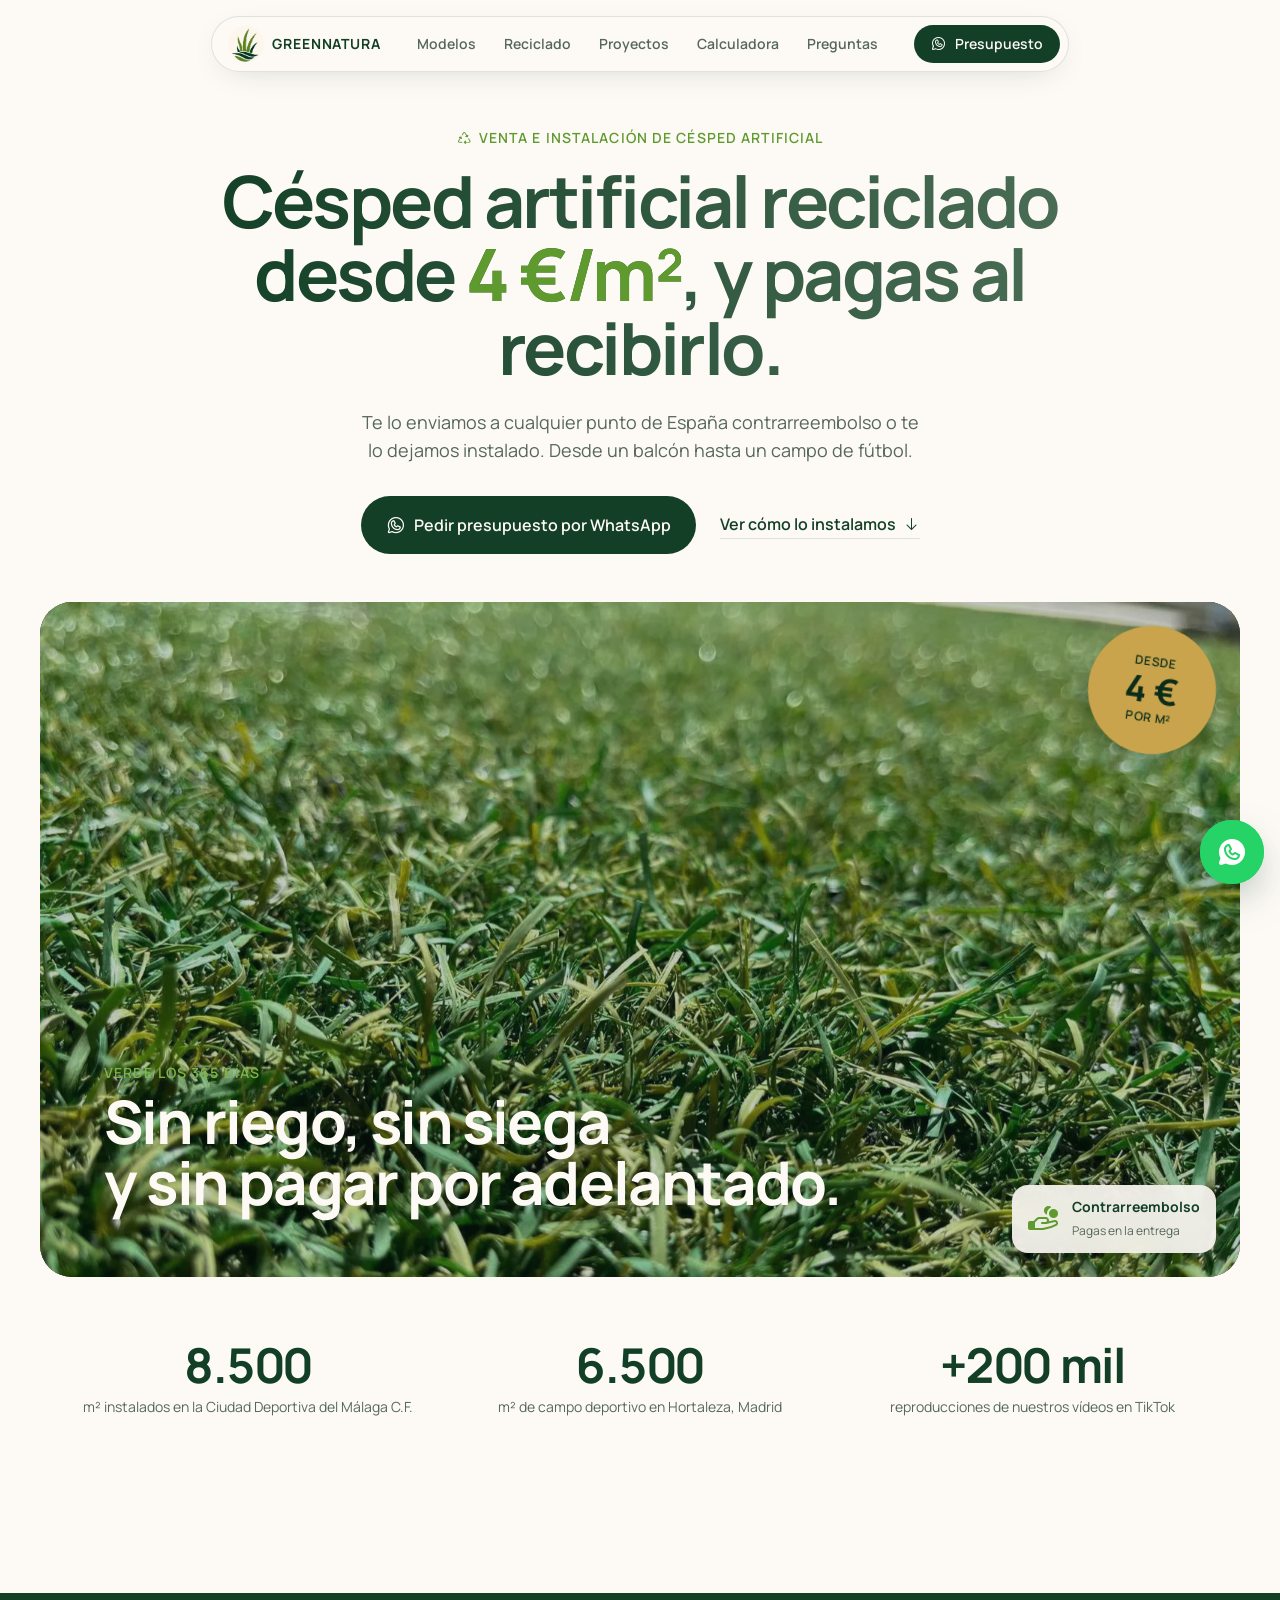
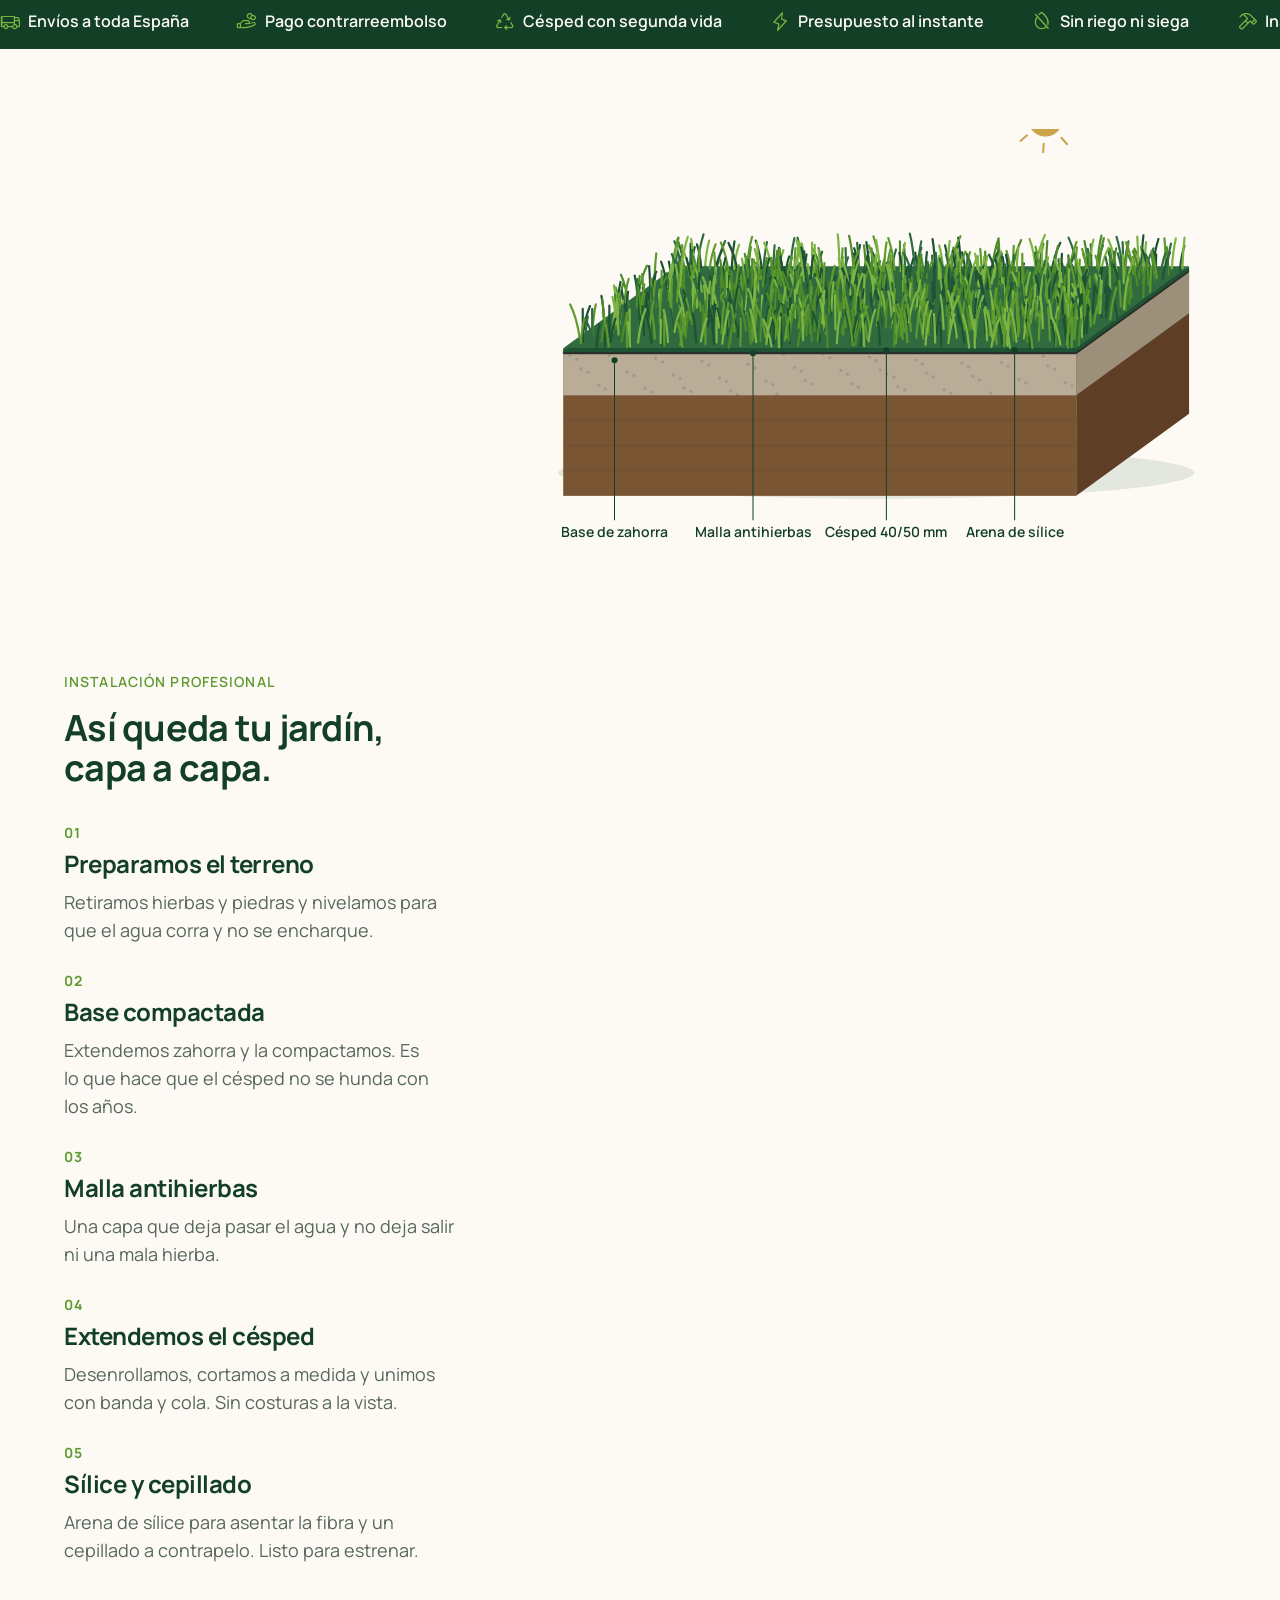
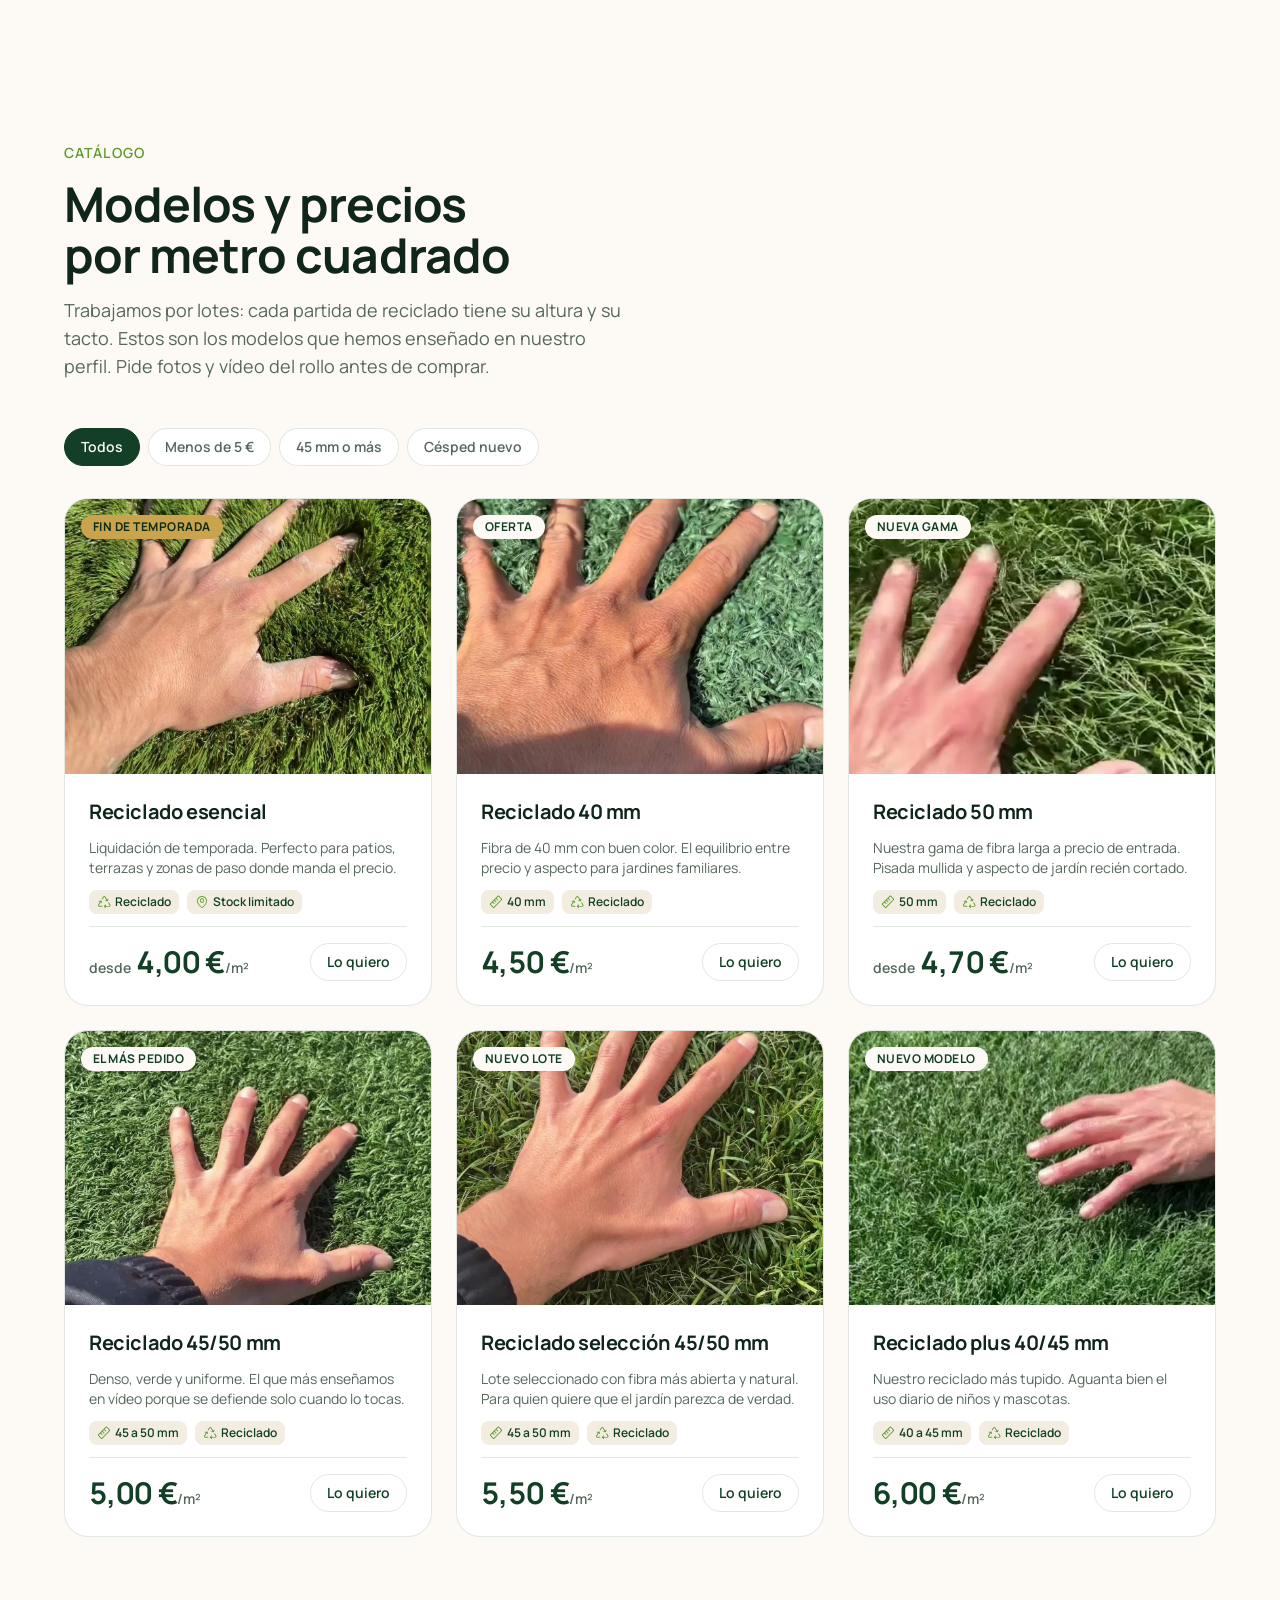
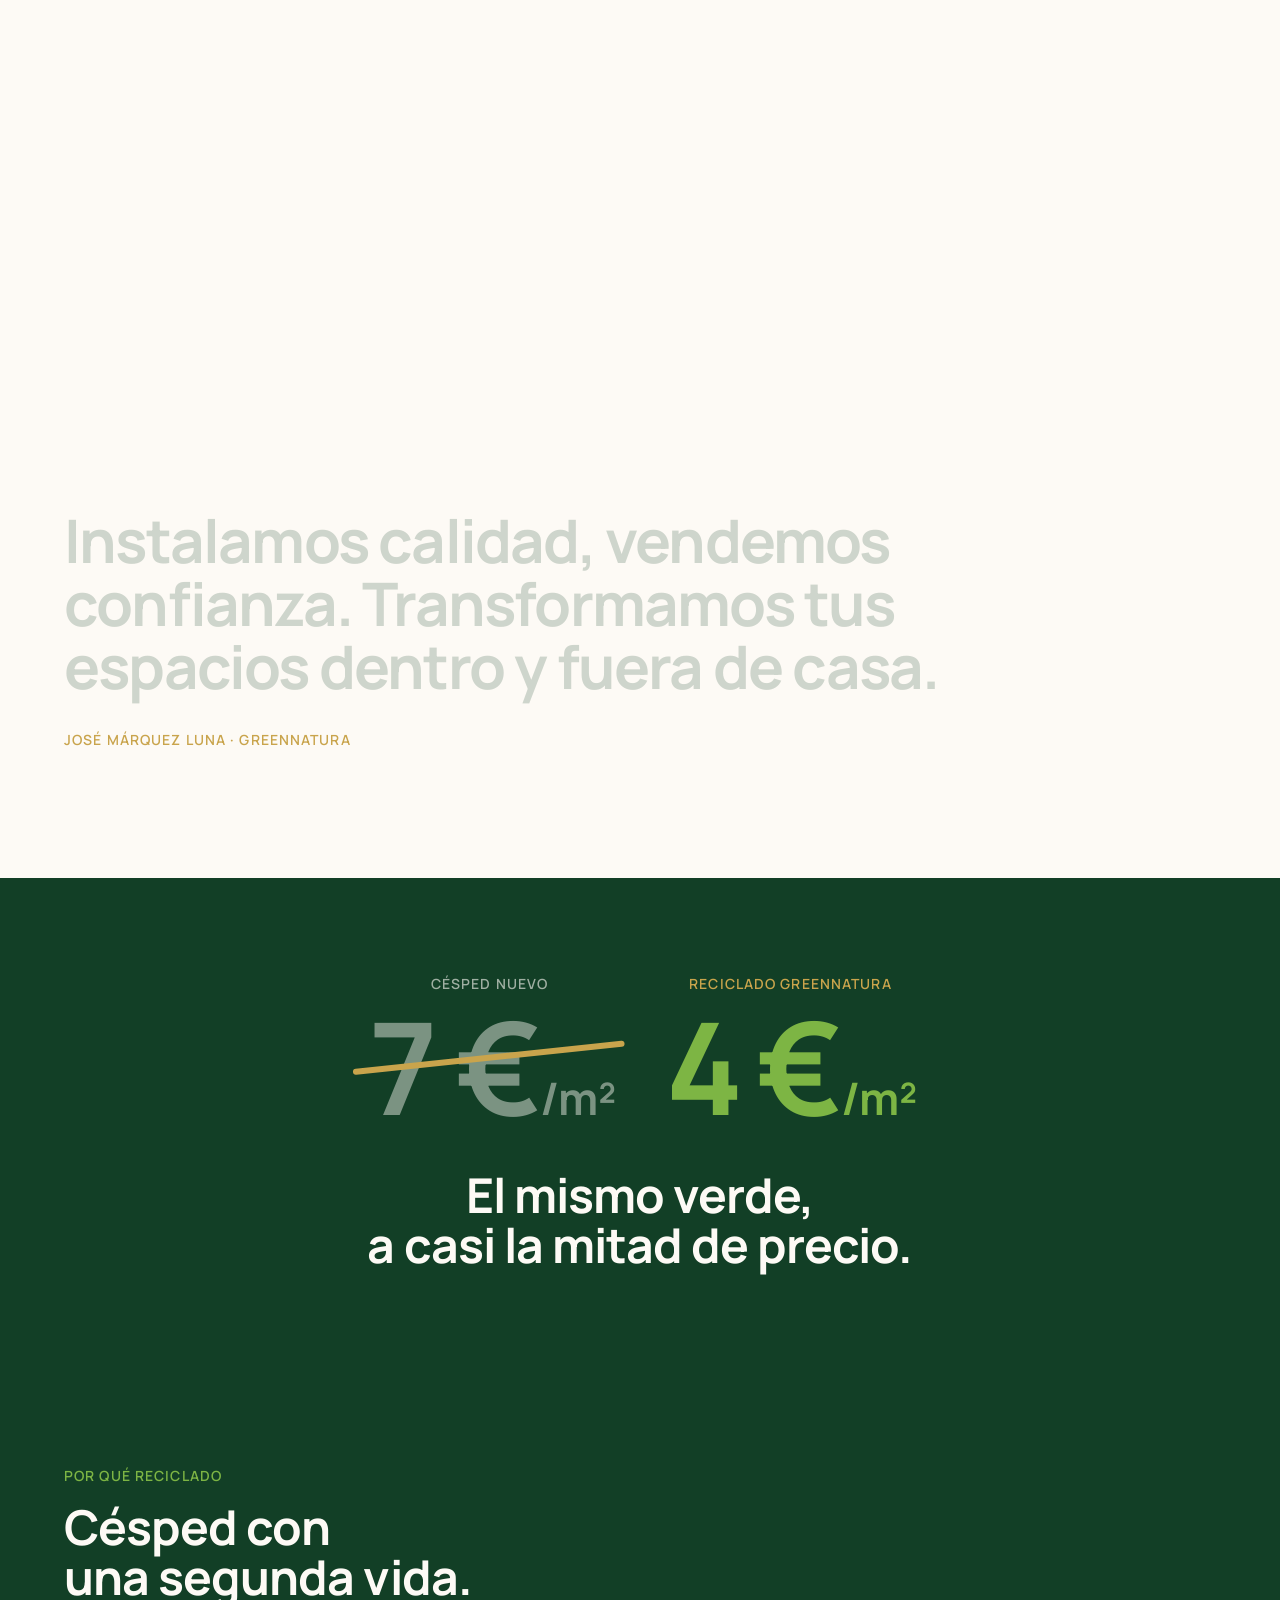
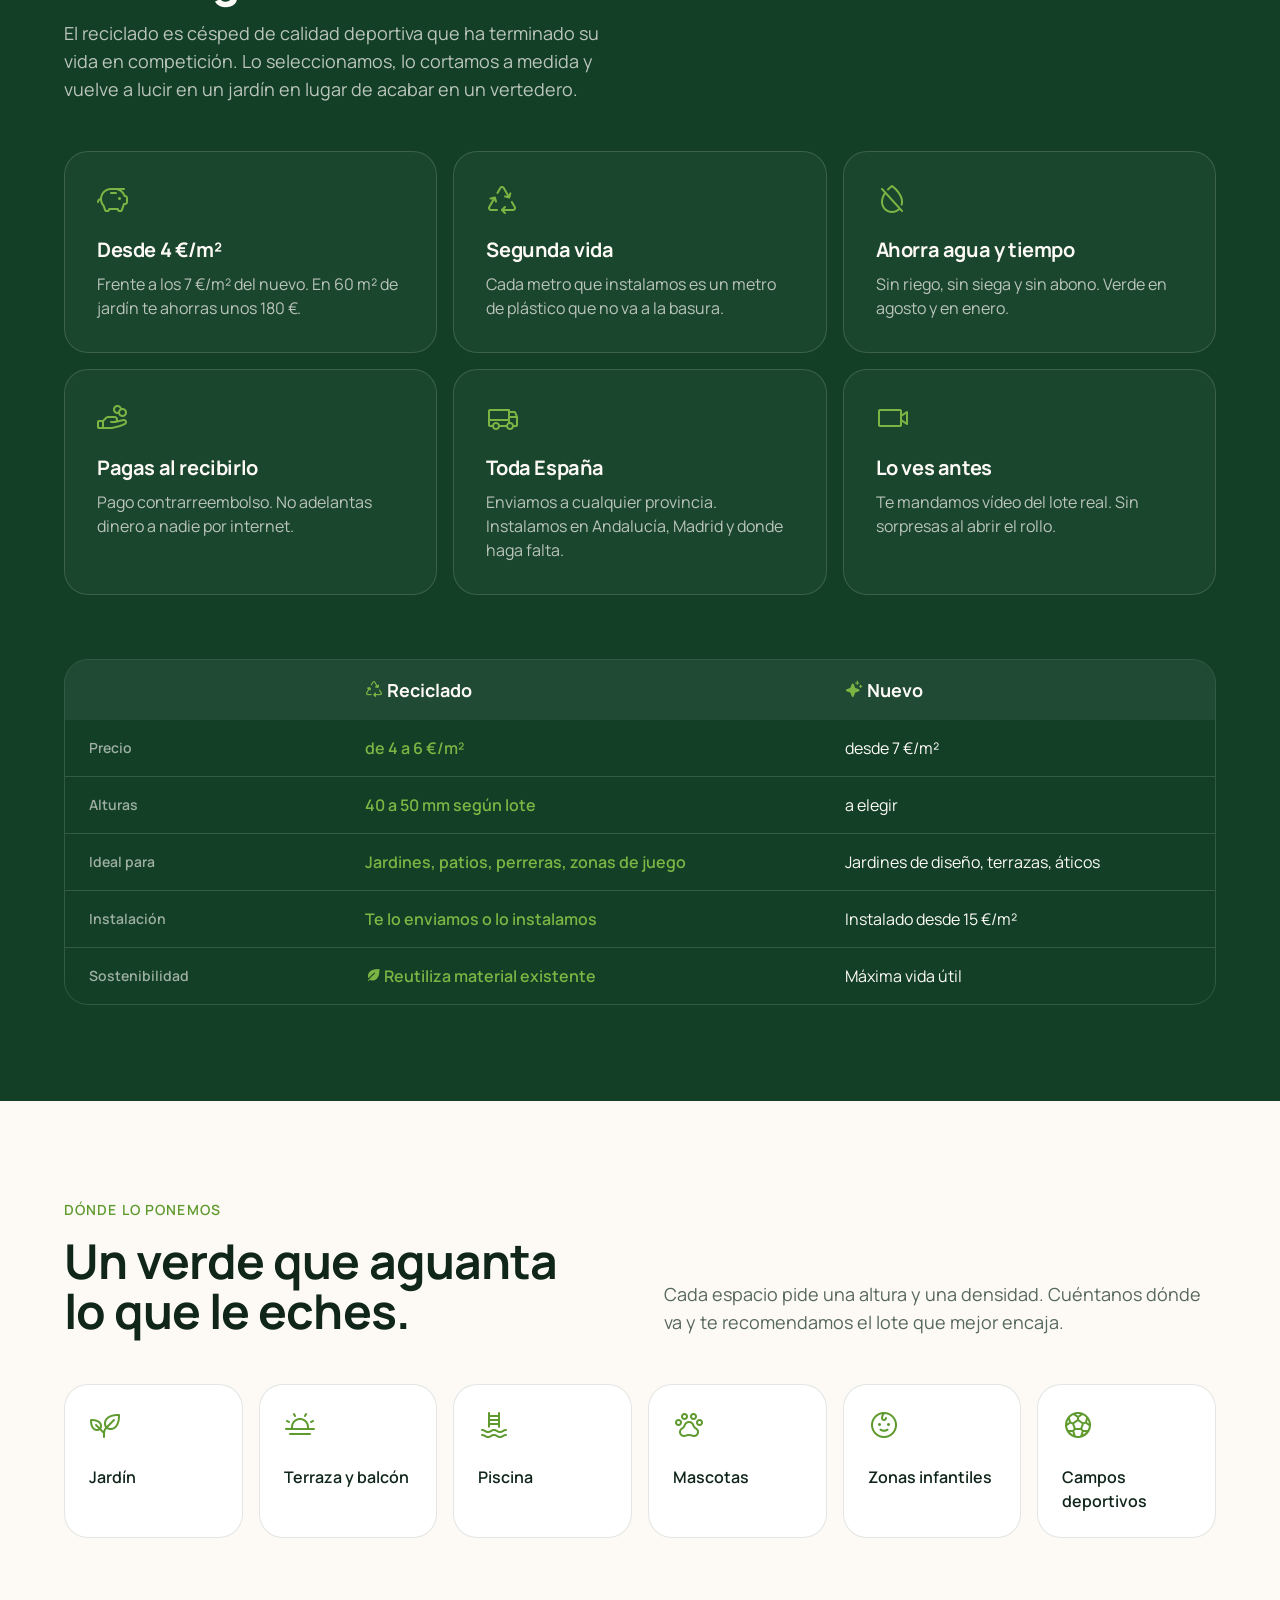
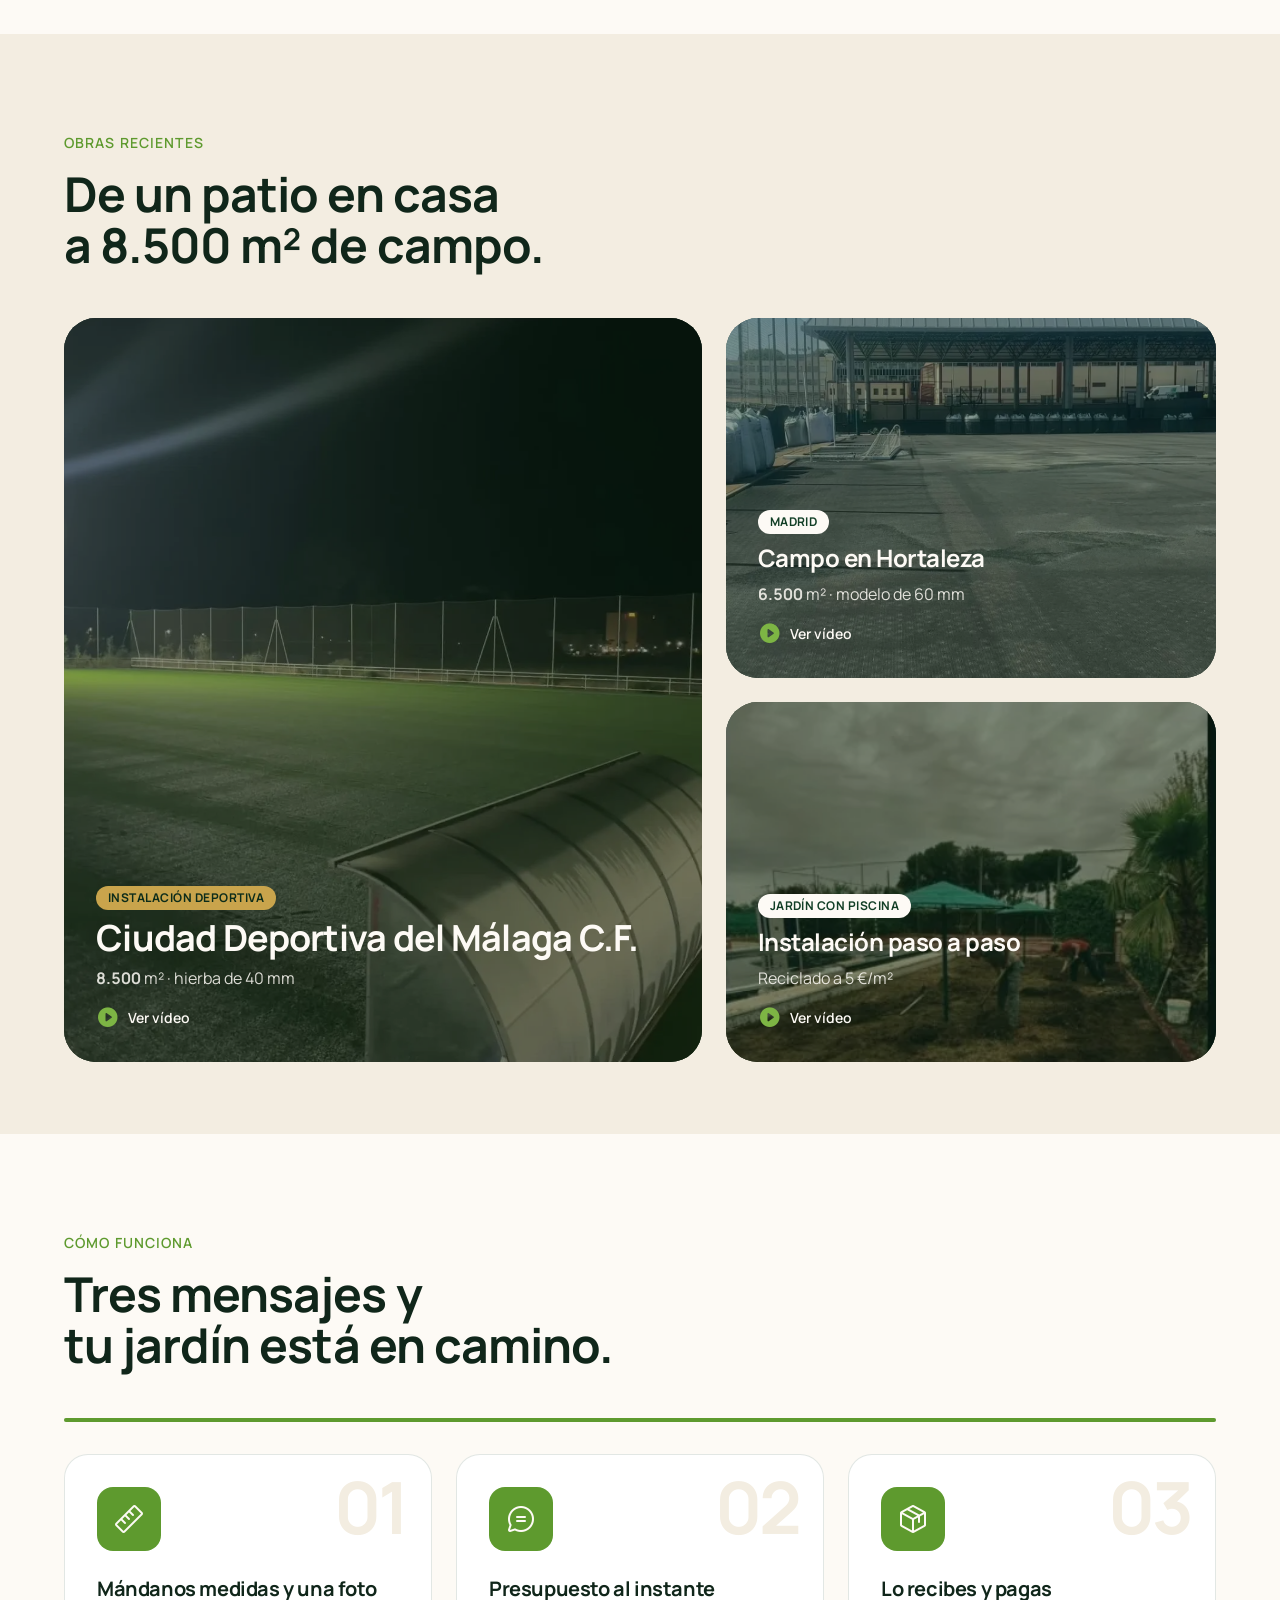
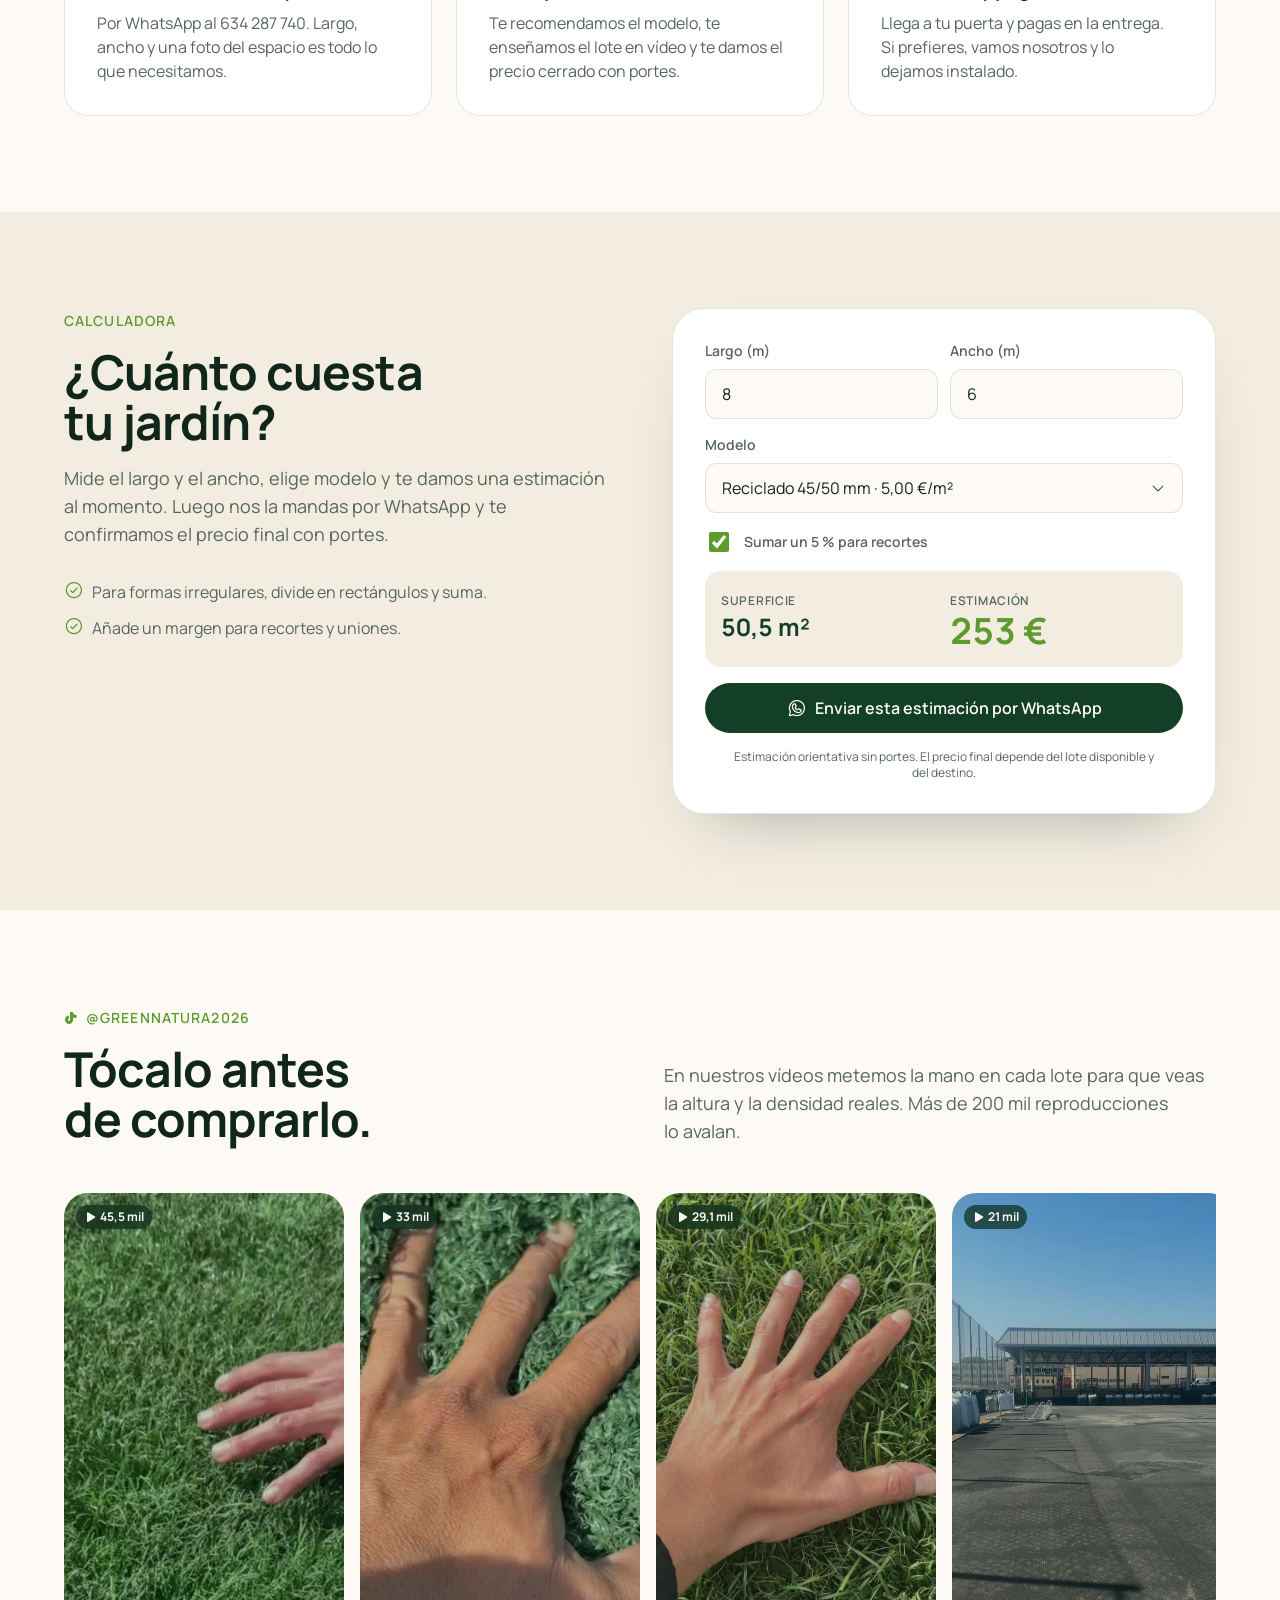
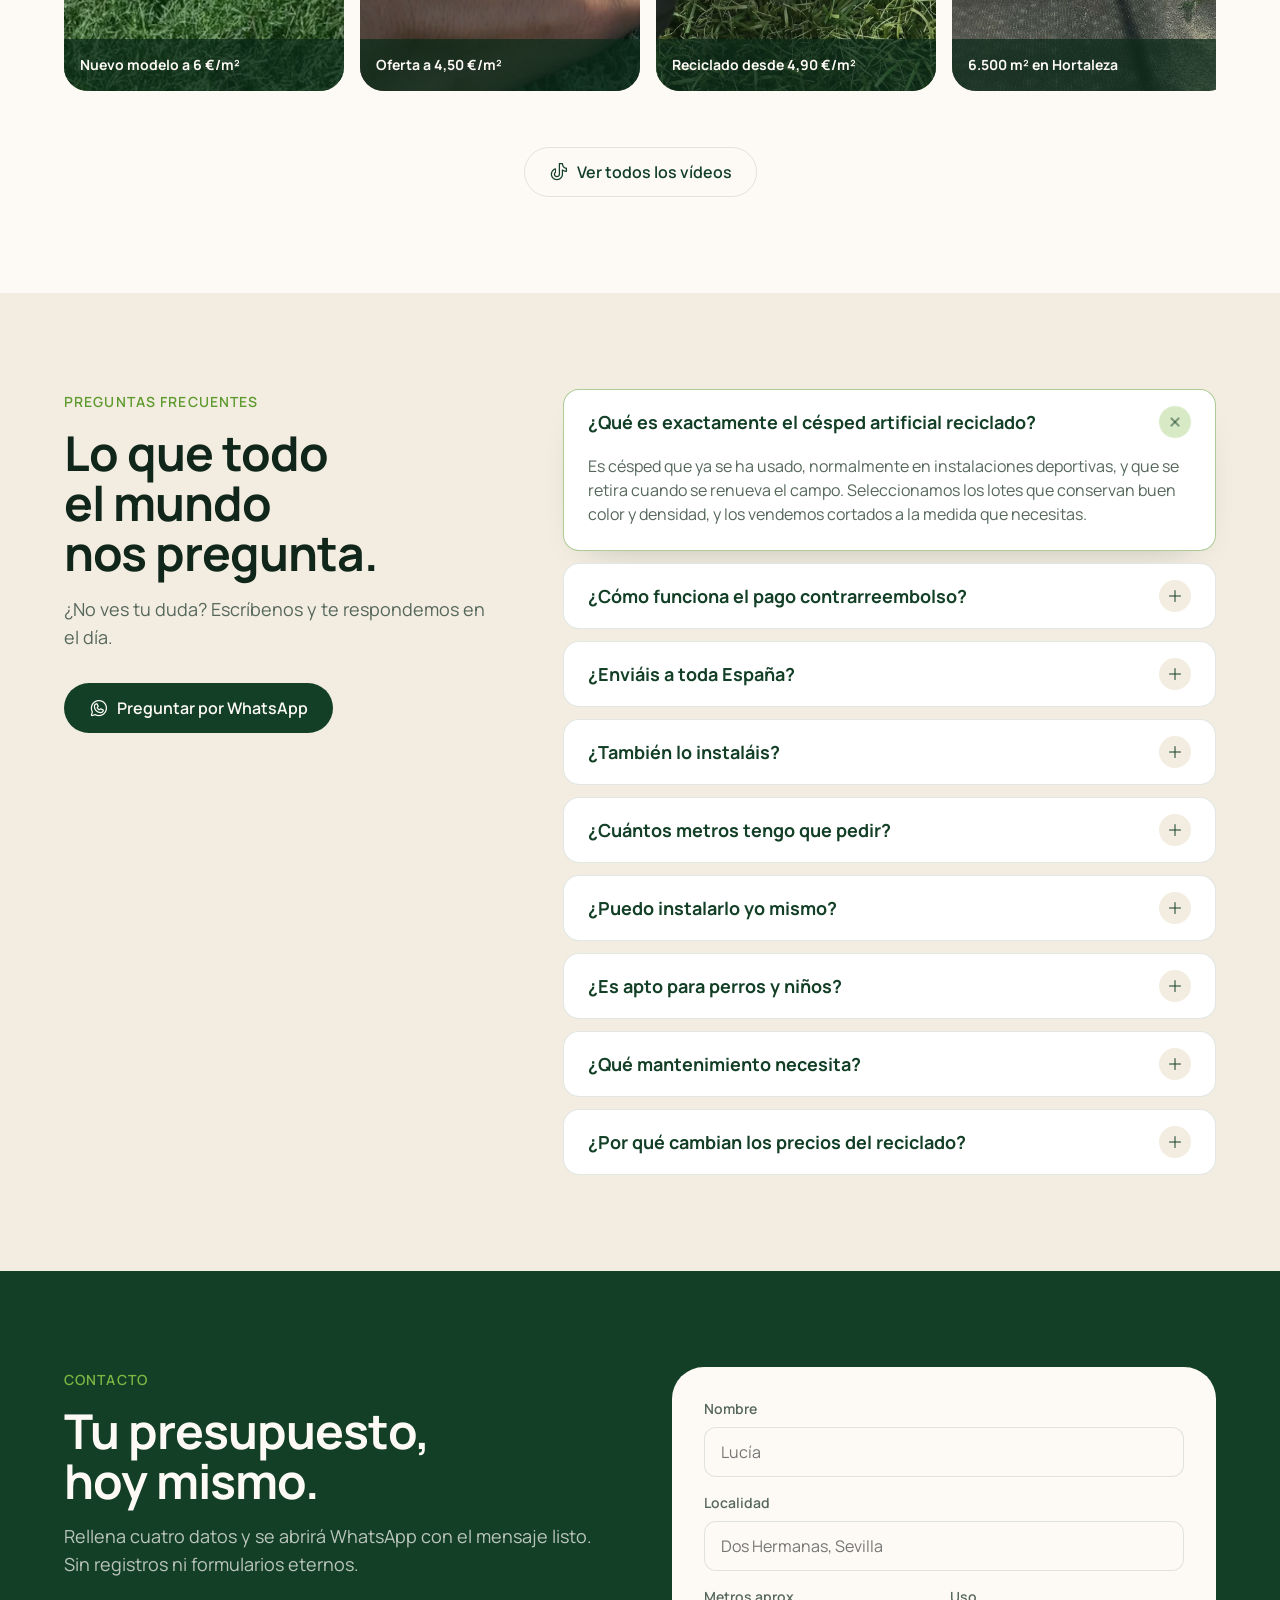
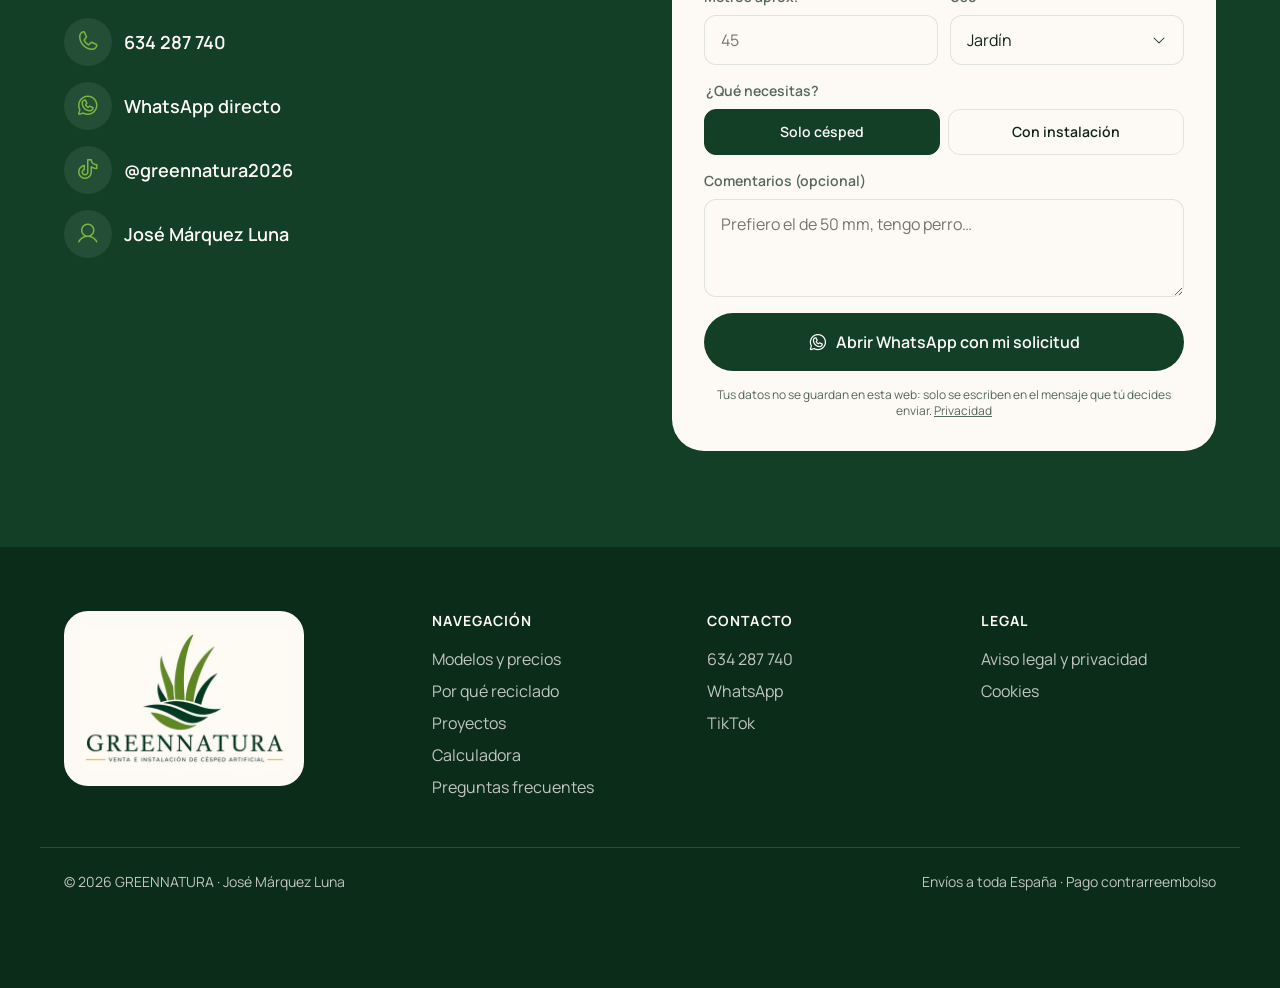
==== index.html @ 5792d9d1 "Escenas de scroll tipo Apple con GSAP - Hero fijado: la foto pasa de tarjeta a pantalla completa con" ====
<!doctype html>
<html lang="es">
<head>
  <meta charset="utf-8">
  <meta name="viewport" content="width=device-width, initial-scale=1">
  <title>GREENNATURA · Césped artificial reciclado desde 4 €/m² con envío a toda España</title>
  <meta name="description" content="Venta e instalación de césped artificial nuevo y reciclado. Desde 4 €/m², envíos a toda España y pago contrarreembolso. Presupuesto al instante por WhatsApp: 634 287 740.">
  <meta name="theme-color" content="#123F26">
  <link rel="canonical" href="https://greennatura.es/">

  <meta property="og:type" content="website">
  <meta property="og:locale" content="es_ES">
  <meta property="og:site_name" content="GREENNATURA">
  <meta property="og:title" content="Césped artificial reciclado desde 4 €/m² · GREENNATURA">
  <meta property="og:description" content="Envíos a toda España, pago contrarreembolso e instalación profesional. Pide tu presupuesto por WhatsApp.">
  <meta property="og:image" content="https://greennatura.es/assets/img/og-cover.jpg">
  <meta name="twitter:card" content="summary_large_image">

  <link rel="icon" type="image/png" href="favicon.png?v=20261021">
  <link rel="apple-touch-icon" href="assets/img/og-icon.png?v=20261021">
  <link rel="preload" href="lib/fonts/manrope-latin.woff2" as="font" type="font/woff2" crossorigin>
  <link rel="preload" href="assets/img/hero.webp" as="image">
  <link rel="stylesheet" href="lib/phosphor/style.css?v=20261021">
  <link rel="stylesheet" href="lib/phosphor/fill.css?v=20261021">
  <link rel="stylesheet" href="styles.css?v=20261021c">
  <script>document.documentElement.classList.add('js');</script>

  <script type="application/ld+json">
  {
    "@context": "https://schema.org",
    "@type": "HomeAndConstructionBusiness",
    "name": "GREENNATURA",
    "description": "Venta e instalación de césped artificial nuevo y reciclado con envíos a toda España y pago contrarreembolso.",
    "image": "https://greennatura.es/assets/img/og-cover.jpg",
    "logo": "https://greennatura.es/assets/img/og-icon.png",
    "telephone": "+34634287740",
    "founder": { "@type": "Person", "name": "José Márquez Luna" },
    "areaServed": { "@type": "Country", "name": "España" },
    "priceRange": "4 €/m² a 15 €/m²",
    "paymentAccepted": "Contrarreembolso",
    "url": "https://greennatura.es/",
    "sameAs": ["https://www.tiktok.com/@greennatura2026"]
  }
  </script>
</head>
<body>
  <a class="skip" href="#main">Saltar al contenido</a>

  <!-- ===== NAV ===== -->
  <header class="nav" id="nav">
    <div class="nav__pill">
      <a class="nav__brand" href="#inicio" aria-label="GREENNATURA, ir al inicio">
        <img src="assets/img/emblema.webp" alt="" width="36" height="36">
        <span>GREENNATURA</span>
      </a>
      <nav class="nav__links" aria-label="Principal">
        <a href="#modelos">Modelos</a>
        <a href="#reciclado">Reciclado</a>
        <a href="#proyectos">Proyectos</a>
        <a href="#calculadora">Calculadora</a>
        <a href="#faq">Preguntas</a>
      </nav>
      <a class="btn btn--sm btn--dark nav__cta" href="https://wa.me/34634287740?text=Hola%20GREENNATURA%2C%20quiero%20un%20presupuesto%20de%20c%C3%A9sped%20artificial" target="_blank" rel="noopener">
        <i class="ph ph-whatsapp-logo" aria-hidden="true"></i> Presupuesto
      </a>
      <button class="nav__burger" id="burger" aria-label="Abrir menú" aria-expanded="false" aria-controls="menu">
        <span></span><span></span>
      </button>
    </div>
  </header>

  <div class="menu" id="menu" aria-hidden="true">
    <nav class="menu__links" aria-label="Menú móvil">
      <a href="#modelos">Modelos y precios</a>
      <a href="#reciclado">Por qué reciclado</a>
      <a href="#proyectos">Proyectos</a>
      <a href="#calculadora">Calculadora</a>
      <a href="#faq">Preguntas frecuentes</a>
      <a href="#contacto">Contacto</a>
    </nav>
    <div class="menu__foot">
      <a class="btn btn--leaf" href="https://wa.me/34634287740" target="_blank" rel="noopener"><i class="ph ph-whatsapp-logo" aria-hidden="true"></i> Escribir por WhatsApp</a>
      <a class="menu__tel" href="tel:+34634287740">634 287 740</a>
    </div>
  </div>

  <main id="main">

    <!-- ===== HERO (escena fijada: la foto se expande a pantalla completa con el scroll) ===== -->
    <section class="hero" id="inicio">
      <div class="hero__sticky">
        <div class="hero__copy container">
          <p class="eyebrow"><i class="ph-fill ph-recycle" aria-hidden="true"></i> Venta e instalación de césped artificial</p>
          <h1 class="hero__title">
            Césped artificial reciclado<br>
            desde <span class="hl">4 €/m²</span>, y pagas al recibirlo.
          </h1>
          <p class="hero__sub">
            Te lo enviamos a cualquier punto de España contrarreembolso
            o te lo dejamos instalado. Desde un balcón hasta un campo de fútbol.
          </p>
          <div class="hero__actions">
            <a class="btn btn--dark btn--lg" href="https://wa.me/34634287740?text=Hola%20GREENNATURA%2C%20quiero%20un%20presupuesto%20de%20c%C3%A9sped%20artificial" target="_blank" rel="noopener">
              <i class="ph ph-whatsapp-logo" aria-hidden="true"></i> Pedir presupuesto por WhatsApp
            </a>
            <a class="link-arrow" href="#instalacion">Ver cómo lo instalamos <i class="ph ph-arrow-down" aria-hidden="true"></i></a>
          </div>
        </div>

        <figure class="hero__stage" id="hero-stage">
          <img src="assets/img/hero.webp" alt="Primer plano de césped artificial reciclado de fibra larga" width="1600" height="1200" fetchpriority="high">
          <figcaption class="hero__over">
            <p class="hero__over-kicker">Verde los 365 días</p>
            <p class="hero__over-title">Sin riego, sin siega<br>y sin pagar por adelantado.</p>
          </figcaption>
          <div class="price-tag" aria-hidden="true"><span>desde</span><strong>4 €</strong><span>por m²</span></div>
          <div class="hero__chip">
            <i class="ph-fill ph-hand-coins" aria-hidden="true"></i>
            <div><strong>Contrarreembolso</strong><span>Pagas en la entrega</span></div>
          </div>
        </figure>
      </div>
    </section>

    <div class="proof container">
      <ul class="proof__list" aria-label="Datos destacados">
        <li class="reveal"><strong data-count="8500" data-sep=".">8.500</strong> m² instalados en la Ciudad Deportiva del Málaga C.F.</li>
        <li class="reveal"><strong data-count="6500" data-sep=".">6.500</strong> m² de campo deportivo en Hortaleza, Madrid</li>
        <li class="reveal"><strong data-count="200" data-prefix="+" data-suffix=" mil">+200 mil</strong> reproducciones de nuestros vídeos en TikTok</li>
      </ul>
    </div>
    <canvas class="grass" id="grass" aria-hidden="true"></canvas>

    <!-- ===== MARQUEE ===== -->
    <div class="ticker" aria-label="Ventajas">
      <div class="ticker__track">
        <span><i class="ph ph-truck" aria-hidden="true"></i> Envíos a toda España</span>
        <span><i class="ph ph-hand-coins" aria-hidden="true"></i> Pago contrarreembolso</span>
        <span><i class="ph ph-recycle" aria-hidden="true"></i> Césped con segunda vida</span>
        <span><i class="ph ph-lightning" aria-hidden="true"></i> Presupuesto al instante</span>
        <span><i class="ph ph-drop-slash" aria-hidden="true"></i> Sin riego ni siega</span>
        <span><i class="ph ph-hammer" aria-hidden="true"></i> Instalación profesional</span>
        <span aria-hidden="true"><i class="ph ph-truck"></i> Envíos a toda España</span>
        <span aria-hidden="true"><i class="ph ph-hand-coins"></i> Pago contrarreembolso</span>
        <span aria-hidden="true"><i class="ph ph-recycle"></i> Césped con segunda vida</span>
        <span aria-hidden="true"><i class="ph ph-lightning"></i> Presupuesto al instante</span>
        <span aria-hidden="true"><i class="ph ph-drop-slash"></i> Sin riego ni siega</span>
        <span aria-hidden="true"><i class="ph ph-hammer"></i> Instalación profesional</span>
      </div>
    </div>

    <!-- ===== INSTALACIÓN (scroll world: la cámara recorre la obra capa a capa) ===== -->
    <section class="build" id="instalacion" aria-labelledby="build-title">
      <div class="build__sticky">
        <canvas class="build__canvas" id="build-canvas" aria-hidden="true"></canvas>
        <div class="build__copy container">
          <p class="eyebrow">Instalación profesional</p>
          <h2 class="build__title" id="build-title">Así queda tu jardín,<br>capa a capa.</h2>
          <ol class="build__steps">
            <li class="build__step is-active"><span class="build__n">01</span><h3>Preparamos el terreno</h3><p>Retiramos hierbas y piedras y nivelamos para que el agua corra y no se encharque.</p></li>
            <li class="build__step"><span class="build__n">02</span><h3>Base compactada</h3><p>Extendemos zahorra y la compactamos. Es lo que hace que el césped no se hunda con los años.</p></li>
            <li class="build__step"><span class="build__n">03</span><h3>Malla antihierbas</h3><p>Una capa que deja pasar el agua y no deja salir ni una mala hierba.</p></li>
            <li class="build__step"><span class="build__n">04</span><h3>Extendemos el césped</h3><p>Desenrollamos, cortamos a medida y unimos con banda y cola. Sin costuras a la vista.</p></li>
            <li class="build__step"><span class="build__n">05</span><h3>Sílice y cepillado</h3><p>Arena de sílice para asentar la fibra y un cepillado a contrapelo. Listo para estrenar.</p></li>
          </ol>
        </div>
        <div class="build__rail" aria-hidden="true"><span></span><span></span><span></span><span></span><span></span></div>
      </div>
    </section>

    <!-- ===== MODELOS ===== -->
    <section class="section" id="modelos">
      <div class="container">
        <header class="section__head">
          <p class="eyebrow reveal">Catálogo</p>
          <h2 class="reveal">Modelos y precios<br>por metro cuadrado</h2>
          <p class="section__lead reveal">Trabajamos por lotes: cada partida de reciclado tiene su altura y su tacto. Estos son los modelos que hemos enseñado en nuestro perfil. Pide fotos y vídeo del rollo antes de comprar.</p>
        </header>

        <div class="filters reveal" role="group" aria-label="Filtrar modelos">
          <button class="chip is-active" data-filter="all" aria-pressed="true">Todos</button>
          <button class="chip" data-filter="eco" aria-pressed="false">Menos de 5 €</button>
          <button class="chip" data-filter="denso" aria-pressed="false">45 mm o más</button>
          <button class="chip" data-filter="nuevo" aria-pressed="false">Césped nuevo</button>
        </div>

        <div class="models" id="models">
          <article class="model reveal" data-tags="eco">
            <div class="model__img"><img src="assets/img/instalacion-reciente.webp" alt="Mano sobre césped reciclado de fin de temporada" loading="lazy" width="1080" height="1124"><span class="badge badge--gold">Fin de temporada</span></div>
            <div class="model__body">
              <h3>Reciclado esencial</h3>
              <p>Liquidación de temporada. Perfecto para patios, terrazas y zonas de paso donde manda el precio.</p>
              <ul class="specs"><li><i class="ph ph-recycle" aria-hidden="true"></i> Reciclado</li><li><i class="ph ph-map-pin" aria-hidden="true"></i> Stock limitado</li></ul>
              <div class="model__foot"><p class="price"><small>desde</small> 4,00 €<small>/m²</small></p><a class="btn btn--sm btn--ghost" data-wa-model="Reciclado esencial 4 €/m²" href="https://wa.me/34634287740" target="_blank" rel="noopener">Lo quiero</a></div>
            </div>
          </article>

          <article class="model reveal" data-tags="eco">
            <div class="model__img"><img src="assets/img/modelo-40.webp" alt="Césped reciclado de 40 milímetros con la mano apoyada" loading="lazy" width="1080" height="1133"><span class="badge">Oferta</span></div>
            <div class="model__body">
              <h3>Reciclado 40 mm</h3>
              <p>Fibra de 40 mm con buen color. El equilibrio entre precio y aspecto para jardines familiares.</p>
              <ul class="specs"><li><i class="ph ph-ruler" aria-hidden="true"></i> 40 mm</li><li><i class="ph ph-recycle" aria-hidden="true"></i> Reciclado</li></ul>
              <div class="model__foot"><p class="price">4,50 €<small>/m²</small></p><a class="btn btn--sm btn--ghost" data-wa-model="Reciclado 40 mm 4,50 €/m²" href="https://wa.me/34634287740" target="_blank" rel="noopener">Lo quiero</a></div>
            </div>
          </article>

          <article class="model reveal" data-tags="eco denso">
            <div class="model__img"><img src="assets/img/modelo-50.webp" alt="Césped reciclado de 50 milímetros de la nueva gama" loading="lazy" width="540" height="757"><span class="badge">Nueva gama</span></div>
            <div class="model__body">
              <h3>Reciclado 50 mm</h3>
              <p>Nuestra gama de fibra larga a precio de entrada. Pisada mullida y aspecto de jardín recién cortado.</p>
              <ul class="specs"><li><i class="ph ph-ruler" aria-hidden="true"></i> 50 mm</li><li><i class="ph ph-recycle" aria-hidden="true"></i> Reciclado</li></ul>
              <div class="model__foot"><p class="price"><small>desde</small> 4,70 €<small>/m²</small></p><a class="btn btn--sm btn--ghost" data-wa-model="Reciclado 50 mm 4,70 €/m²" href="https://wa.me/34634287740" target="_blank" rel="noopener">Lo quiero</a></div>
            </div>
          </article>

          <article class="model reveal" data-tags="denso">
            <div class="model__img"><img src="assets/img/reciclado-45-50.webp" alt="Césped reciclado espectacular de 45 a 50 milímetros" loading="lazy" width="1080" height="1920"><span class="badge">El más pedido</span></div>
            <div class="model__body">
              <h3>Reciclado 45/50 mm</h3>
              <p>Denso, verde y uniforme. El que más enseñamos en vídeo porque se defiende solo cuando lo tocas.</p>
              <ul class="specs"><li><i class="ph ph-ruler" aria-hidden="true"></i> 45 a 50 mm</li><li><i class="ph ph-recycle" aria-hidden="true"></i> Reciclado</li></ul>
              <div class="model__foot"><p class="price">5,00 €<small>/m²</small></p><a class="btn btn--sm btn--ghost" data-wa-model="Reciclado 45/50 mm 5 €/m²" href="https://wa.me/34634287740" target="_blank" rel="noopener">Lo quiero</a></div>
            </div>
          </article>

          <article class="model reveal" data-tags="denso">
            <div class="model__img"><img src="assets/img/modelo-45-50.webp" alt="Nuevo modelo de césped reciclado de 45 a 50 milímetros" loading="lazy" width="1080" height="1498"><span class="badge">Nuevo lote</span></div>
            <div class="model__body">
              <h3>Reciclado selección 45/50 mm</h3>
              <p>Lote seleccionado con fibra más abierta y natural. Para quien quiere que el jardín parezca de verdad.</p>
              <ul class="specs"><li><i class="ph ph-ruler" aria-hidden="true"></i> 45 a 50 mm</li><li><i class="ph ph-recycle" aria-hidden="true"></i> Reciclado</li></ul>
              <div class="model__foot"><p class="price">5,50 €<small>/m²</small></p><a class="btn btn--sm btn--ghost" data-wa-model="Reciclado selección 45/50 mm 5,50 €/m²" href="https://wa.me/34634287740" target="_blank" rel="noopener">Lo quiero</a></div>
            </div>
          </article>

          <article class="model reveal" data-tags="denso">
            <div class="model__img"><img src="assets/img/modelo-45.webp" alt="Césped de 40 a 45 milímetros de gran densidad" loading="lazy" width="540" height="601"><span class="badge">Nuevo modelo</span></div>
            <div class="model__body">
              <h3>Reciclado plus 40/45 mm</h3>
              <p>Nuestro reciclado más tupido. Aguanta bien el uso diario de niños y mascotas.</p>
              <ul class="specs"><li><i class="ph ph-ruler" aria-hidden="true"></i> 40 a 45 mm</li><li><i class="ph ph-recycle" aria-hidden="true"></i> Reciclado</li></ul>
              <div class="model__foot"><p class="price">6,00 €<small>/m²</small></p><a class="btn btn--sm btn--ghost" data-wa-model="Reciclado plus 40/45 mm 6 €/m²" href="https://wa.me/34634287740" target="_blank" rel="noopener">Lo quiero</a></div>
            </div>
          </article>

          <article class="model model--feature reveal" data-tags="nuevo">
            <div class="model__body">
              <span class="badge badge--gold">Césped nuevo</span>
              <h3>Césped nuevo, a estrenar</h3>
              <p>Máxima calidad y durabilidad, con acabado natural y calidad garantizada. Te lo vendemos suelto o te lo dejamos colocado.</p>
              <ul class="specs specs--light"><li><i class="ph ph-sparkle" aria-hidden="true"></i> A estrenar</li><li><i class="ph ph-hammer" aria-hidden="true"></i> Con o sin instalación</li></ul>
              <div class="dual">
                <div><small>Solo césped</small><p class="price">desde 7 €<small>/m²</small></p></div>
                <div><small>Césped + instalación</small><p class="price">desde 15 €<small>/m²</small></p></div>
              </div>
              <a class="btn btn--leaf" data-wa-model="Césped nuevo (desde 7 €/m² o 15 €/m² instalado)" href="https://wa.me/34634287740" target="_blank" rel="noopener"><i class="ph ph-whatsapp-logo" aria-hidden="true"></i> Pedir presupuesto gratis</a>
            </div>
          </article>
        </div>

        <p class="empty" id="models-empty" hidden>No hay modelos con este filtro ahora mismo. <button class="link-btn" data-filter="all">Ver todos</button></p>
        <p class="note reveal"><i class="ph ph-info" aria-hidden="true"></i> Precios por m² publicados en nuestros vídeos. Los portes se calculan según destino. El reciclado va por lotes: confirma disponibilidad por WhatsApp.</p>
      </div>
    </section>

    <!-- ===== TAGLINE REVEAL ===== -->
    <section class="tagline" aria-label="Nuestro lema">
      <div class="container">
        <p class="tagline__text" id="tagline">Instalamos calidad, vendemos confianza. Transformamos tus espacios dentro y fuera de casa.</p>
        <p class="tagline__sign">José Márquez Luna · GREENNATURA</p>
      </div>
    </section>

    <!-- ===== PRECIO (escena fijada: el 7 € se tacha y entra el 4 €) ===== -->
    <section class="drop" id="reciclado" aria-labelledby="drop-cap">
      <div class="drop__sticky">
        <div class="drop__prices">
          <p class="drop__old"><small>Césped nuevo</small><span class="drop__num">7 €<i>/m²</i><span class="drop__strike" aria-hidden="true"></span></span></p>
          <p class="drop__new"><small>Reciclado GREENNATURA</small><span class="drop__num">4 €<i>/m²</i></span></p>
        </div>
        <h2 class="drop__cap" id="drop-cap">El mismo verde,<br>a casi la mitad de precio.</h2>
      </div>
    </section>

    <!-- ===== RECICLADO VS NUEVO ===== -->
    <section class="section section--dark section--flush" aria-labelledby="reciclado-title">
      <div class="container">
        <header class="section__head">
          <p class="eyebrow eyebrow--light reveal">Por qué reciclado</p>
          <h2 class="reveal" id="reciclado-title">Césped con<br>una segunda vida.</h2>
          <p class="section__lead reveal">El reciclado es césped de calidad deportiva que ha terminado su vida en competición. Lo seleccionamos, lo cortamos a medida y vuelve a lucir en un jardín en lugar de acabar en un vertedero.</p>
        </header>

        <div class="benefits">
          <article class="benefit reveal"><i class="ph ph-piggy-bank" aria-hidden="true"></i><h3>Desde 4 €/m²</h3><p>Frente a los 7 €/m² del nuevo. En 60 m² de jardín te ahorras unos 180 €.</p></article>
          <article class="benefit reveal"><i class="ph ph-recycle" aria-hidden="true"></i><h3>Segunda vida</h3><p>Cada metro que instalamos es un metro de plástico que no va a la basura.</p></article>
          <article class="benefit reveal"><i class="ph ph-drop-slash" aria-hidden="true"></i><h3>Ahorra agua y tiempo</h3><p>Sin riego, sin siega y sin abono. Verde en agosto y en enero.</p></article>
          <article class="benefit reveal"><i class="ph ph-hand-coins" aria-hidden="true"></i><h3>Pagas al recibirlo</h3><p>Pago contrarreembolso. No adelantas dinero a nadie por internet.</p></article>
          <article class="benefit reveal"><i class="ph ph-truck" aria-hidden="true"></i><h3>Toda España</h3><p>Enviamos a cualquier provincia. Instalamos en Andalucía, Madrid y donde haga falta.</p></article>
          <article class="benefit reveal"><i class="ph ph-video-camera" aria-hidden="true"></i><h3>Lo ves antes</h3><p>Te mandamos vídeo del lote real. Sin sorpresas al abrir el rollo.</p></article>
        </div>

        <div class="compare reveal" role="region" aria-label="Comparativa entre césped reciclado y nuevo">
          <table>
            <caption class="sr-only">Reciclado frente a nuevo</caption>
            <thead><tr><th scope="col"></th><th scope="col"><i class="ph-fill ph-recycle" aria-hidden="true"></i> Reciclado</th><th scope="col"><i class="ph-fill ph-sparkle" aria-hidden="true"></i> Nuevo</th></tr></thead>
            <tbody>
              <tr><th scope="row">Precio</th><td>de 4 a 6 €/m²</td><td>desde 7 €/m²</td></tr>
              <tr><th scope="row">Alturas</th><td>40 a 50 mm según lote</td><td>a elegir</td></tr>
              <tr><th scope="row">Ideal para</th><td>Jardines, patios, perreras, zonas de juego</td><td>Jardines de diseño, terrazas, áticos</td></tr>
              <tr><th scope="row">Instalación</th><td>Te lo enviamos o lo instalamos</td><td>Instalado desde 15 €/m²</td></tr>
              <tr><th scope="row">Sostenibilidad</th><td><i class="ph-fill ph-leaf" aria-hidden="true"></i> Reutiliza material existente</td><td>Máxima vida útil</td></tr>
            </tbody>
          </table>
        </div>
      </div>
    </section>

    <!-- ===== USOS ===== -->
    <section class="section" id="usos">
      <div class="container">
        <header class="section__head section__head--row">
          <div>
            <p class="eyebrow reveal">Dónde lo ponemos</p>
            <h2 class="reveal">Un verde que aguanta<br>lo que le eches.</h2>
          </div>
          <p class="section__lead reveal">Cada espacio pide una altura y una densidad. Cuéntanos dónde va y te recomendamos el lote que mejor encaja.</p>
        </header>
        <ul class="uses">
          <li class="use reveal"><i class="ph ph-plant" aria-hidden="true"></i><span>Jardín</span></li>
          <li class="use reveal"><i class="ph ph-sun-horizon" aria-hidden="true"></i><span>Terraza y balcón</span></li>
          <li class="use reveal"><i class="ph ph-swimming-pool" aria-hidden="true"></i><span>Piscina</span></li>
          <li class="use reveal"><i class="ph ph-paw-print" aria-hidden="true"></i><span>Mascotas</span></li>
          <li class="use reveal"><i class="ph ph-baby" aria-hidden="true"></i><span>Zonas infantiles</span></li>
          <li class="use reveal"><i class="ph ph-soccer-ball" aria-hidden="true"></i><span>Campos deportivos</span></li>
        </ul>
      </div>
    </section>

    <!-- ===== PROYECTOS ===== -->
    <section class="section section--tint" id="proyectos">
      <div class="container">
        <header class="section__head">
          <p class="eyebrow reveal">Obras recientes</p>
          <h2 class="reveal">De un patio en casa<br>a 8.500 m² de campo.</h2>
        </header>

        <div class="projects">
          <a class="project project--xl reveal" href="https://www.tiktok.com/@greennatura2026/video/7697007695584382230" target="_blank" rel="noopener">
            <img src="assets/img/malaga-cf.webp" alt="Campo de fútbol de césped artificial iluminado de noche en la Ciudad Deportiva del Málaga C.F." loading="lazy" width="1080" height="1440">
            <div class="project__info">
              <span class="badge badge--gold">Instalación deportiva</span>
              <h3>Ciudad Deportiva del Málaga C.F.</h3>
              <p><strong data-count="8500" data-sep=".">8.500</strong> m² · hierba de 40 mm</p>
              <span class="project__cta"><i class="ph-fill ph-play-circle" aria-hidden="true"></i> Ver vídeo</span>
            </div>
          </a>
          <a class="project reveal" href="https://www.tiktok.com/@greennatura2026/video/7696979085884427542" target="_blank" rel="noopener">
            <img src="assets/img/hortaleza.webp" alt="Base preparada de un campo deportivo en Hortaleza, Madrid, antes de extender el césped" loading="lazy" width="1080" height="1920">
            <div class="project__info">
              <span class="badge">Madrid</span>
              <h3>Campo en Hortaleza</h3>
              <p><strong data-count="6500" data-sep=".">6.500</strong> m² · modelo de 60 mm</p>
              <span class="project__cta"><i class="ph-fill ph-play-circle" aria-hidden="true"></i> Ver vídeo</span>
            </div>
          </a>
          <a class="project reveal" href="https://www.tiktok.com/@greennatura2026/video/7634143962692881686" target="_blank" rel="noopener">
            <img src="assets/img/paso-a-paso.webp" alt="Operarios preparando el terreno junto a una piscina para instalar césped reciclado" loading="lazy" width="408" height="539">
            <div class="project__info">
              <span class="badge">Jardín con piscina</span>
              <h3>Instalación paso a paso</h3>
              <p>Reciclado a 5 €/m²</p>
              <span class="project__cta"><i class="ph-fill ph-play-circle" aria-hidden="true"></i> Ver vídeo</span>
            </div>
          </a>
        </div>
      </div>
    </section>

    <!-- ===== PROCESO ===== -->
    <section class="section" id="proceso">
      <div class="container">
        <header class="section__head">
          <p class="eyebrow reveal">Cómo funciona</p>
          <h2 class="reveal">Tres mensajes y<br>tu jardín está en camino.</h2>
        </header>
        <div class="steps__track" aria-hidden="true"><span class="steps__line" id="steps-line"></span></div>
        <ol class="steps">
          <li class="step reveal">
            <span class="step__n">01</span>
            <i class="ph ph-ruler" aria-hidden="true"></i>
            <h3>Mándanos medidas y una foto</h3>
            <p>Por WhatsApp al 634 287 740. Largo, ancho y una foto del espacio es todo lo que necesitamos.</p>
          </li>
          <li class="step reveal">
            <span class="step__n">02</span>
            <i class="ph ph-chat-circle-text" aria-hidden="true"></i>
            <h3>Presupuesto al instante</h3>
            <p>Te recomendamos el modelo, te enseñamos el lote en vídeo y te damos el precio cerrado con portes.</p>
          </li>
          <li class="step reveal">
            <span class="step__n">03</span>
            <i class="ph ph-package" aria-hidden="true"></i>
            <h3>Lo recibes y pagas</h3>
            <p>Llega a tu puerta y pagas en la entrega. Si prefieres, vamos nosotros y lo dejamos instalado.</p>
          </li>
        </ol>
      </div>
    </section>

    <!-- ===== CALCULADORA ===== -->
    <section class="section section--tint" id="calculadora">
      <div class="container calc">
        <div class="calc__intro">
          <p class="eyebrow reveal">Calculadora</p>
          <h2 class="reveal">¿Cuánto cuesta<br>tu jardín?</h2>
          <p class="section__lead reveal">Mide el largo y el ancho, elige modelo y te damos una estimación al momento. Luego nos la mandas por WhatsApp y te confirmamos el precio final con portes.</p>
          <ul class="calc__tips reveal">
            <li><i class="ph ph-check-circle" aria-hidden="true"></i> Para formas irregulares, divide en rectángulos y suma.</li>
            <li><i class="ph ph-check-circle" aria-hidden="true"></i> Añade un margen para recortes y uniones.</li>
          </ul>
        </div>

        <form class="calc__card reveal" id="calc" novalidate>
          <div class="field-row">
            <label class="field">
              <span>Largo (m)</span>
              <input type="number" inputmode="decimal" min="0.5" max="500" step="0.1" name="largo" value="8" required>
            </label>
            <label class="field">
              <span>Ancho (m)</span>
              <input type="number" inputmode="decimal" min="0.5" max="500" step="0.1" name="ancho" value="6" required>
            </label>
          </div>
          <label class="field">
            <span>Modelo</span>
            <select name="modelo">
              <option value="4">Reciclado esencial · 4,00 €/m²</option>
              <option value="4.5">Reciclado 40 mm · 4,50 €/m²</option>
              <option value="4.7">Reciclado 50 mm · 4,70 €/m²</option>
              <option value="5" selected>Reciclado 45/50 mm · 5,00 €/m²</option>
              <option value="5.5">Reciclado selección 45/50 mm · 5,50 €/m²</option>
              <option value="6">Reciclado plus 40/45 mm · 6,00 €/m²</option>
              <option value="7">Césped nuevo · desde 7 €/m²</option>
              <option value="15">Césped nuevo instalado · desde 15 €/m²</option>
            </select>
          </label>
          <label class="check">
            <input type="checkbox" name="margen" checked>
            <span>Sumar un 5 % para recortes</span>
          </label>
          <p class="field-error" id="calc-error" role="alert" hidden></p>

          <div class="calc__result" aria-live="polite">
            <div><small>Superficie</small><p id="calc-m2">50,4 m²</p></div>
            <div><small>Estimación</small><p class="calc__total" id="calc-total">252 €</p></div>
          </div>
          <a class="btn btn--dark btn--block" id="calc-wa" href="https://wa.me/34634287740" target="_blank" rel="noopener">
            <i class="ph ph-whatsapp-logo" aria-hidden="true"></i> Enviar esta estimación por WhatsApp
          </a>
          <p class="calc__fine">Estimación orientativa sin portes. El precio final depende del lote disponible y del destino.</p>
        </form>
      </div>
    </section>

    <!-- ===== TIKTOK ===== -->
    <section class="section" id="tiktok">
      <div class="container">
        <div class="hscroll" id="hscroll">
          <div class="hscroll__sticky">
          <header class="section__head section__head--row">
            <div>
              <p class="eyebrow reveal"><i class="ph-fill ph-tiktok-logo" aria-hidden="true"></i> @greennatura2026</p>
              <h2 class="reveal">Tócalo antes<br>de comprarlo.</h2>
            </div>
            <p class="section__lead reveal">En nuestros vídeos metemos la mano en cada lote para que veas la altura y la densidad reales. Más de 200 mil reproducciones lo avalan.</p>
          </header>
            <div class="reels" id="reels">
            <a class="reel" href="https://www.tiktok.com/@greennatura2026/video/7624119531556015362" target="_blank" rel="noopener"><img src="assets/img/modelo-45.webp" alt="Vídeo: Nuevo modelo a 6 €/m²" loading="lazy" width="540" height="601"><span class="reel__views"><i class="ph-fill ph-play" aria-hidden="true"></i> 45,5 mil</span><span class="reel__cap">Nuevo modelo a 6 €/m²</span></a>
            <a class="reel" href="https://www.tiktok.com/@greennatura2026/video/7645423240516603158" target="_blank" rel="noopener"><img src="assets/img/modelo-40.webp" alt="Vídeo: Oferta a 4,50 €/m²" loading="lazy" width="1080" height="1133"><span class="reel__views"><i class="ph-fill ph-play" aria-hidden="true"></i> 33 mil</span><span class="reel__cap">Oferta a 4,50 €/m²</span></a>
            <a class="reel" href="https://www.tiktok.com/@greennatura2026/video/7627945534824779030" target="_blank" rel="noopener"><img src="assets/img/modelo-45-50.webp" alt="Vídeo: Reciclado desde 4,90 €/m²" loading="lazy" width="1080" height="1498"><span class="reel__views"><i class="ph-fill ph-play" aria-hidden="true"></i> 29,1 mil</span><span class="reel__cap">Reciclado desde 4,90 €/m²</span></a>
            <a class="reel" href="https://www.tiktok.com/@greennatura2026/video/7696979085884427542" target="_blank" rel="noopener"><img src="assets/img/hortaleza.webp" alt="Vídeo: 6.500 m² en Hortaleza" loading="lazy" width="1080" height="1920"><span class="reel__views"><i class="ph-fill ph-play" aria-hidden="true"></i> 21 mil</span><span class="reel__cap">6.500 m² en Hortaleza</span></a>
            <a class="reel" href="https://www.tiktok.com/@greennatura2026/video/7625984941834112278" target="_blank" rel="noopener"><img src="assets/img/modelo-50.webp" alt="Vídeo: Nueva gama de 50 mm" loading="lazy" width="540" height="757"><span class="reel__views"><i class="ph-fill ph-play" aria-hidden="true"></i> 17,4 mil</span><span class="reel__cap">Nueva gama de 50 mm</span></a>
            <a class="reel" href="https://www.tiktok.com/@greennatura2026/video/7628727735539518742" target="_blank" rel="noopener"><img src="assets/img/instalacion-reciente.webp" alt="Vídeo: Instalamos en toda España" loading="lazy" width="1080" height="1124"><span class="reel__views"><i class="ph-fill ph-play" aria-hidden="true"></i> 15,3 mil</span><span class="reel__cap">Instalamos en toda España</span></a>
            <a class="reel" href="https://www.tiktok.com/@greennatura2026/video/7623750688237014294" target="_blank" rel="noopener"><img src="assets/img/reciclado-45-50.webp" alt="Vídeo: Reciclado de 45/50 mm a 5 €" loading="lazy" width="1080" height="1920"><span class="reel__views"><i class="ph-fill ph-play" aria-hidden="true"></i> 14,5 mil</span><span class="reel__cap">Reciclado de 45/50 mm a 5 €</span></a>
            <a class="reel" href="https://www.tiktok.com/@greennatura2026/video/7662464422446746902" target="_blank" rel="noopener"><img src="assets/img/flyer.webp" alt="Vídeo: Césped nuevo desde 7 €/m²" loading="lazy" width="1080" height="1528"><span class="reel__views"><i class="ph-fill ph-play" aria-hidden="true"></i> 14,1 mil</span><span class="reel__cap">Césped nuevo desde 7 €/m²</span></a>
            </div>
          </div>
        </div>
        <div class="center reveal">
          <a class="btn btn--ghost" href="https://www.tiktok.com/@greennatura2026" target="_blank" rel="noopener"><i class="ph ph-tiktok-logo" aria-hidden="true"></i> Ver todos los vídeos</a>
        </div>
      </div>
    </section>

    <!-- ===== FAQ ===== -->
    <section class="section section--tint" id="faq">
      <div class="container faq">
        <header class="faq__head">
          <p class="eyebrow reveal">Preguntas frecuentes</p>
          <h2 class="reveal">Lo que todo el mundo<br>nos pregunta.</h2>
          <p class="section__lead reveal">¿No ves tu duda? Escríbenos y te respondemos en el día.</p>
          <a class="btn btn--dark reveal" href="https://wa.me/34634287740" target="_blank" rel="noopener"><i class="ph ph-whatsapp-logo" aria-hidden="true"></i> Preguntar por WhatsApp</a>
        </header>
        <div class="faq__list">
          <details class="qa reveal" open>
            <summary>¿Qué es exactamente el césped artificial reciclado?</summary>
            <p>Es césped que ya se ha usado, normalmente en instalaciones deportivas, y que se retira cuando se renueva el campo. Seleccionamos los lotes que conservan buen color y densidad, y los vendemos cortados a la medida que necesitas.</p>
          </details>
          <details class="qa reveal">
            <summary>¿Cómo funciona el pago contrarreembolso?</summary>
            <p>Confirmamos el pedido por WhatsApp y te lo enviamos. Pagas al transportista cuando lo recibes en casa, sin adelantar nada.</p>
          </details>
          <details class="qa reveal">
            <summary>¿Enviáis a toda España?</summary>
            <p>Sí, enviamos a cualquier provincia peninsular. Los portes dependen del destino y de los metros, por eso te los incluimos en el presupuesto antes de cerrar nada.</p>
          </details>
          <details class="qa reveal">
            <summary>¿También lo instaláis?</summary>
            <p>Sí. Instalamos tanto jardines particulares como campos deportivos. El césped nuevo instalado parte de 15 €/m². Para el reciclado instalado te damos precio según metros y estado del terreno.</p>
          </details>
          <details class="qa reveal">
            <summary>¿Cuántos metros tengo que pedir?</summary>
            <p>Multiplica largo por ancho y suma entre un 5 y un 10 % para recortes y uniones. Si nos mandas una foto con las medidas te decimos el corte exacto de rollos para que no sobre.</p>
          </details>
          <details class="qa reveal">
            <summary>¿Puedo instalarlo yo mismo?</summary>
            <p>Claro. Necesitas el terreno limpio y compactado, malla antihierbas, banda y cola de unión y, si quieres, arena de sílice para asentar la fibra. Te mandamos los pasos por WhatsApp y tienes el vídeo de una instalación completa en nuestro perfil.</p>
          </details>
          <details class="qa reveal">
            <summary>¿Es apto para perros y niños?</summary>
            <p>Sí. Drena el agua, no se embarra y se limpia con la manguera. Para zonas de mucho uso te recomendamos los modelos más densos, de 40/45 mm.</p>
          </details>
          <details class="qa reveal">
            <summary>¿Qué mantenimiento necesita?</summary>
            <p>Un cepillado a contrapelo de vez en cuando para levantar la fibra, retirar hojas y un manguerazo en verano. Nada de riego, siega ni abono.</p>
          </details>
          <details class="qa reveal">
            <summary>¿Por qué cambian los precios del reciclado?</summary>
            <p>Porque llega por lotes de distintos campos. Cada partida tiene su altura, su color y su cantidad, y cuando se agota entra otra. Por eso siempre te enseñamos el lote real antes de comprar.</p>
          </details>
        </div>
      </div>
    </section>

    <!-- ===== CONTACTO ===== -->
    <section class="section section--dark" id="contacto">
      <div class="container contact">
        <div class="contact__copy">
          <p class="eyebrow eyebrow--light reveal">Contacto</p>
          <h2 class="reveal">Tu presupuesto,<br>hoy mismo.</h2>
          <p class="section__lead reveal">Rellena cuatro datos y se abrirá WhatsApp con el mensaje listo. Sin registros ni formularios eternos.</p>
          <ul class="contact__list reveal">
            <li><i class="ph ph-phone" aria-hidden="true"></i><a href="tel:+34634287740">634 287 740</a></li>
            <li><i class="ph ph-whatsapp-logo" aria-hidden="true"></i><a href="https://wa.me/34634287740" target="_blank" rel="noopener">WhatsApp directo</a></li>
            <li><i class="ph ph-tiktok-logo" aria-hidden="true"></i><a href="https://www.tiktok.com/@greennatura2026" target="_blank" rel="noopener">@greennatura2026</a></li>
            <li><i class="ph ph-user" aria-hidden="true"></i><span>José Márquez Luna</span></li>
          </ul>
        </div>

        <form class="form reveal" id="contact-form" novalidate>
          <label class="field">
            <span>Nombre</span>
            <input type="text" name="nombre" autocomplete="given-name" required placeholder="Lucía">
            <em class="field-msg">Dinos cómo te llamas.</em>
          </label>
          <label class="field">
            <span>Localidad</span>
            <input type="text" name="localidad" autocomplete="address-level2" required placeholder="Dos Hermanas, Sevilla">
            <em class="field-msg">Necesitamos la localidad para calcular portes.</em>
          </label>
          <div class="field-row">
            <label class="field">
              <span>Metros aprox.</span>
              <input type="number" inputmode="decimal" name="metros" min="1" placeholder="45" required>
              <em class="field-msg">Indica los m² aproximados.</em>
            </label>
            <label class="field">
              <span>Uso</span>
              <select name="uso">
                <option>Jardín</option>
                <option>Terraza o balcón</option>
                <option>Piscina</option>
                <option>Mascotas</option>
                <option>Zona infantil</option>
                <option>Campo deportivo</option>
              </select>
            </label>
          </div>
          <fieldset class="seg">
            <legend>¿Qué necesitas?</legend>
            <label><input type="radio" name="servicio" value="Solo el césped, con envío" checked><span>Solo césped</span></label>
            <label><input type="radio" name="servicio" value="Césped con instalación"><span>Con instalación</span></label>
          </fieldset>
          <label class="field">
            <span>Comentarios (opcional)</span>
            <textarea name="mensaje" rows="3" placeholder="Prefiero el de 50 mm, tengo perro…"></textarea>
          </label>
          <button class="btn btn--leaf btn--block btn--lg" type="submit"><i class="ph ph-whatsapp-logo" aria-hidden="true"></i> Abrir WhatsApp con mi solicitud</button>
          <p class="form__fine">Tus datos no se guardan en esta web: solo se escriben en el mensaje que tú decides enviar. <a href="privacidad.html">Privacidad</a></p>
        </form>
      </div>
    </section>
  </main>

  <!-- ===== FOOTER ===== -->
  <footer class="footer">
    <div class="container footer__grid">
      <div class="footer__brand">
        <img src="assets/img/logo-full.webp" alt="GREENNATURA, venta e instalación de césped artificial" width="420" height="290" loading="lazy">
      </div>
      <div>
        <h4>Navegación</h4>
        <ul>
          <li><a href="#modelos">Modelos y precios</a></li>
          <li><a href="#reciclado">Por qué reciclado</a></li>
          <li><a href="#proyectos">Proyectos</a></li>
          <li><a href="#calculadora">Calculadora</a></li>
          <li><a href="#faq">Preguntas frecuentes</a></li>
        </ul>
      </div>
      <div>
        <h4>Contacto</h4>
        <ul>
          <li><a href="tel:+34634287740">634 287 740</a></li>
          <li><a href="https://wa.me/34634287740" target="_blank" rel="noopener">WhatsApp</a></li>
          <li><a href="https://www.tiktok.com/@greennatura2026" target="_blank" rel="noopener">TikTok</a></li>
        </ul>
      </div>
      <div>
        <h4>Legal</h4>
        <ul>
          <li><a href="privacidad.html">Aviso legal y privacidad</a></li>
          <li><a href="privacidad.html#cookies">Cookies</a></li>
        </ul>
      </div>
    </div>
    <div class="container footer__bottom">
      <p>© <span id="year">2026</span> GREENNATURA · José Márquez Luna</p>
      <p>Envíos a toda España · Pago contrarreembolso</p>
    </div>
  </footer>

  <a class="wa-float" href="https://wa.me/34634287740?text=Hola%20GREENNATURA%2C%20quiero%20informaci%C3%B3n" target="_blank" rel="noopener" aria-label="Escribir por WhatsApp">
    <i class="ph-fill ph-whatsapp-logo" aria-hidden="true"></i>
  </a>

  <script src="lib/gsap/gsap.min.js?v=20261021" defer></script>
  <script src="lib/gsap/ScrollTrigger.min.js?v=20261021" defer></script>
  <script src="main.js?v=20261021c" defer></script>
</body>
</html>
---- lib/phosphor/style.css ----
@font-face {
  font-family: "Phosphor";
  src: url("./Phosphor.woff2") format("woff2");
  font-weight: normal;
  font-style: normal;
  font-display: block;
}

.ph {
  /* use !important to prevent issues with browser extensions that change fonts */
  font-family: "Phosphor" !important;
  speak: never;
  font-style: normal;
  font-weight: normal;
  font-variant: normal;
  text-transform: none;
  line-height: 1;

  /* Enable Ligatures ================ */
  letter-spacing: 0;
  -webkit-font-feature-settings: "liga";
  -moz-font-feature-settings: "liga=1";
  -moz-font-feature-settings: "liga";
  -ms-font-feature-settings: "liga" 1;
  font-feature-settings: "liga";
  -webkit-font-variant-ligatures: discretionary-ligatures;
  font-variant-ligatures: discretionary-ligatures;

  /* Better Font Rendering =========== */
  -webkit-font-smoothing: antialiased;
  -moz-osx-font-smoothing: grayscale;
}

.ph.ph-acorn:before {
  content: "\eb9a";
}
.ph.ph-address-book:before {
  content: "\e6f8";
}
.ph.ph-address-book-tabs:before {
  content: "\ee4e";
}
.ph.ph-air-traffic-control:before {
  content: "\ecd8";
}
.ph.ph-airplane:before {
  content: "\e002";
}
.ph.ph-airplane-in-flight:before {
  content: "\e4fe";
}
.ph.ph-airplane-landing:before {
  content: "\e502";
}
.ph.ph-airplane-takeoff:before {
  content: "\e504";
}
.ph.ph-airplane-taxiing:before {
  content: "\e500";
}
.ph.ph-airplane-tilt:before {
  content: "\e5d6";
}
.ph.ph-airplay:before {
  content: "\e004";
}
.ph.ph-alarm:before {
  content: "\e006";
}
.ph.ph-alien:before {
  content: "\e8a6";
}
.ph.ph-align-bottom:before {
  content: "\e506";
}
.ph.ph-align-bottom-simple:before {
  content: "\eb0c";
}
.ph.ph-align-center-horizontal:before {
  content: "\e50a";
}
.ph.ph-align-center-horizontal-simple:before {
  content: "\eb0e";
}
.ph.ph-align-center-vertical:before {
  content: "\e50c";
}
.ph.ph-align-center-vertical-simple:before {
  content: "\eb10";
}
.ph.ph-align-left:before {
  content: "\e50e";
}
.ph.ph-align-left-simple:before {
  content: "\eaee";
}
.ph.ph-align-right:before {
  content: "\e510";
}
.ph.ph-align-right-simple:before {
  content: "\eb12";
}
.ph.ph-align-top:before {
  content: "\e512";
}
.ph.ph-align-top-simple:before {
  content: "\eb14";
}
.ph.ph-amazon-logo:before {
  content: "\e96c";
}
.ph.ph-ambulance:before {
  content: "\e572";
}
.ph.ph-anchor:before {
  content: "\e514";
}
.ph.ph-anchor-simple:before {
  content: "\e5d8";
}
.ph.ph-android-logo:before {
  content: "\e008";
}
.ph.ph-angle:before {
  content: "\e7bc";
}
.ph.ph-angular-logo:before {
  content: "\eb80";
}
.ph.ph-aperture:before {
  content: "\e00a";
}
.ph.ph-app-store-logo:before {
  content: "\e974";
}
.ph.ph-app-window:before {
  content: "\e5da";
}
.ph.ph-apple-logo:before {
  content: "\e516";
}
.ph.ph-apple-podcasts-logo:before {
  content: "\eb96";
}
.ph.ph-approximate-equals:before {
  content: "\edaa";
}
.ph.ph-archive:before {
  content: "\e00c";
}
.ph.ph-armchair:before {
  content: "\e012";
}
.ph.ph-arrow-arc-left:before {
  content: "\e014";
}
.ph.ph-arrow-arc-right:before {
  content: "\e016";
}
.ph.ph-arrow-bend-double-up-left:before {
  content: "\e03a";
}
.ph.ph-arrow-bend-double-up-right:before {
  content: "\e03c";
}
.ph.ph-arrow-bend-down-left:before {
  content: "\e018";
}
.ph.ph-arrow-bend-down-right:before {
  content: "\e01a";
}
.ph.ph-arrow-bend-left-down:before {
  content: "\e01c";
}
.ph.ph-arrow-bend-left-up:before {
  content: "\e01e";
}
.ph.ph-arrow-bend-right-down:before {
  content: "\e020";
}
.ph.ph-arrow-bend-right-up:before {
  content: "\e022";
}
.ph.ph-arrow-bend-up-left:before {
  content: "\e024";
}
.ph.ph-arrow-bend-up-right:before {
  content: "\e026";
}
.ph.ph-arrow-circle-down:before {
  content: "\e028";
}
.ph.ph-arrow-circle-down-left:before {
  content: "\e02a";
}
.ph.ph-arrow-circle-down-right:before {
  content: "\e02c";
}
.ph.ph-arrow-circle-left:before {
  content: "\e05a";
}
.ph.ph-arrow-circle-right:before {
  content: "\e02e";
}
.ph.ph-arrow-circle-up:before {
  content: "\e030";
}
.ph.ph-arrow-circle-up-left:before {
  content: "\e032";
}
.ph.ph-arrow-circle-up-right:before {
  content: "\e034";
}
.ph.ph-arrow-clockwise:before {
  content: "\e036";
}
.ph.ph-arrow-counter-clockwise:before {
  content: "\e038";
}
.ph.ph-arrow-down:before {
  content: "\e03e";
}
.ph.ph-arrow-down-left:before {
  content: "\e040";
}
.ph.ph-arrow-down-right:before {
  content: "\e042";
}
.ph.ph-arrow-elbow-down-left:before {
  content: "\e044";
}
.ph.ph-arrow-elbow-down-right:before {
  content: "\e046";
}
.ph.ph-arrow-elbow-left:before {
  content: "\e048";
}
.ph.ph-arrow-elbow-left-down:before {
  content: "\e04a";
}
.ph.ph-arrow-elbow-left-up:before {
  content: "\e04c";
}
.ph.ph-arrow-elbow-right:before {
  content: "\e04e";
}
.ph.ph-arrow-elbow-right-down:before {
  content: "\e050";
}
.ph.ph-arrow-elbow-right-up:before {
  content: "\e052";
}
.ph.ph-arrow-elbow-up-left:before {
  content: "\e054";
}
.ph.ph-arrow-elbow-up-right:before {
  content: "\e056";
}
.ph.ph-arrow-fat-down:before {
  content: "\e518";
}
.ph.ph-arrow-fat-left:before {
  content: "\e51a";
}
.ph.ph-arrow-fat-line-down:before {
  content: "\e51c";
}
.ph.ph-arrow-fat-line-left:before {
  content: "\e51e";
}
.ph.ph-arrow-fat-line-right:before {
  content: "\e520";
}
.ph.ph-arrow-fat-line-up:before {
  content: "\e522";
}
.ph.ph-arrow-fat-lines-down:before {
  content: "\e524";
}
.ph.ph-arrow-fat-lines-left:before {
  content: "\e526";
}
.ph.ph-arrow-fat-lines-right:before {
  content: "\e528";
}
.ph.ph-arrow-fat-lines-up:before {
  content: "\e52a";
}
.ph.ph-arrow-fat-right:before {
  content: "\e52c";
}
.ph.ph-arrow-fat-up:before {
  content: "\e52e";
}
.ph.ph-arrow-left:before {
  content: "\e058";
}
.ph.ph-arrow-line-down:before {
  content: "\e05c";
}
.ph.ph-arrow-line-down-left:before {
  content: "\e05e";
}
.ph.ph-arrow-line-down-right:before {
  content: "\e060";
}
.ph.ph-arrow-line-left:before {
  content: "\e062";
}
.ph.ph-arrow-line-right:before {
  content: "\e064";
}
.ph.ph-arrow-line-up:before {
  content: "\e066";
}
.ph.ph-arrow-line-up-left:before {
  content: "\e068";
}
.ph.ph-arrow-line-up-right:before {
  content: "\e06a";
}
.ph.ph-arrow-right:before {
  content: "\e06c";
}
.ph.ph-arrow-square-down:before {
  content: "\e06e";
}
.ph.ph-arrow-square-down-left:before {
  content: "\e070";
}
.ph.ph-arrow-square-down-right:before {
  content: "\e072";
}
.ph.ph-arrow-square-in:before {
  content: "\e5dc";
}
.ph.ph-arrow-square-left:before {
  content: "\e074";
}
.ph.ph-arrow-square-out:before {
  content: "\e5de";
}
.ph.ph-arrow-square-right:before {
  content: "\e076";
}
.ph.ph-arrow-square-up:before {
  content: "\e078";
}
.ph.ph-arrow-square-up-left:before {
  content: "\e07a";
}
.ph.ph-arrow-square-up-right:before {
  content: "\e07c";
}
.ph.ph-arrow-u-down-left:before {
  content: "\e07e";
}
.ph.ph-arrow-u-down-right:before {
  content: "\e080";
}
.ph.ph-arrow-u-left-down:before {
  content: "\e082";
}
.ph.ph-arrow-u-left-up:before {
  content: "\e084";
}
.ph.ph-arrow-u-right-down:before {
  content: "\e086";
}
.ph.ph-arrow-u-right-up:before {
  content: "\e088";
}
.ph.ph-arrow-u-up-left:before {
  content: "\e08a";
}
.ph.ph-arrow-u-up-right:before {
  content: "\e08c";
}
.ph.ph-arrow-up:before {
  content: "\e08e";
}
.ph.ph-arrow-up-left:before {
  content: "\e090";
}
.ph.ph-arrow-up-right:before {
  content: "\e092";
}
.ph.ph-arrows-clockwise:before {
  content: "\e094";
}
.ph.ph-arrows-counter-clockwise:before {
  content: "\e096";
}
.ph.ph-arrows-down-up:before {
  content: "\e098";
}
.ph.ph-arrows-horizontal:before {
  content: "\eb06";
}
.ph.ph-arrows-in:before {
  content: "\e09a";
}
.ph.ph-arrows-in-cardinal:before {
  content: "\e09c";
}
.ph.ph-arrows-in-line-horizontal:before {
  content: "\e530";
}
.ph.ph-arrows-in-line-vertical:before {
  content: "\e532";
}
.ph.ph-arrows-in-simple:before {
  content: "\e09e";
}
.ph.ph-arrows-left-right:before {
  content: "\e0a0";
}
.ph.ph-arrows-merge:before {
  content: "\ed3e";
}
.ph.ph-arrows-out:before {
  content: "\e0a2";
}
.ph.ph-arrows-out-cardinal:before {
  content: "\e0a4";
}
.ph.ph-arrows-out-line-horizontal:before {
  content: "\e534";
}
.ph.ph-arrows-out-line-vertical:before {
  content: "\e536";
}
.ph.ph-arrows-out-simple:before {
  content: "\e0a6";
}
.ph.ph-arrows-split:before {
  content: "\ed3c";
}
.ph.ph-arrows-vertical:before {
  content: "\eb04";
}
.ph.ph-article:before {
  content: "\e0a8";
}
.ph.ph-article-medium:before {
  content: "\e5e0";
}
.ph.ph-article-ny-times:before {
  content: "\e5e2";
}
.ph.ph-asclepius:before {
  content: "\ee34";
}
.ph.ph-caduceus:before {
  content: "\ee34";
}
.ph.ph-asterisk:before {
  content: "\e0aa";
}
.ph.ph-asterisk-simple:before {
  content: "\e832";
}
.ph.ph-at:before {
  content: "\e0ac";
}
.ph.ph-atom:before {
  content: "\e5e4";
}
.ph.ph-avocado:before {
  content: "\ee04";
}
.ph.ph-axe:before {
  content: "\e9fc";
}
.ph.ph-baby:before {
  content: "\e774";
}
.ph.ph-baby-carriage:before {
  content: "\e818";
}
.ph.ph-backpack:before {
  content: "\e922";
}
.ph.ph-backspace:before {
  content: "\e0ae";
}
.ph.ph-bag:before {
  content: "\e0b0";
}
.ph.ph-bag-simple:before {
  content: "\e5e6";
}
.ph.ph-balloon:before {
  content: "\e76c";
}
.ph.ph-bandaids:before {
  content: "\e0b2";
}
.ph.ph-bank:before {
  content: "\e0b4";
}
.ph.ph-barbell:before {
  content: "\e0b6";
}
.ph.ph-barcode:before {
  content: "\e0b8";
}
.ph.ph-barn:before {
  content: "\ec72";
}
.ph.ph-barricade:before {
  content: "\e948";
}
.ph.ph-baseball:before {
  content: "\e71a";
}
.ph.ph-baseball-cap:before {
  content: "\ea28";
}
.ph.ph-baseball-helmet:before {
  content: "\ee4a";
}
.ph.ph-basket:before {
  content: "\e964";
}
.ph.ph-basketball:before {
  content: "\e724";
}
.ph.ph-bathtub:before {
  content: "\e81e";
}
.ph.ph-battery-charging:before {
  content: "\e0ba";
}
.ph.ph-battery-charging-vertical:before {
  content: "\e0bc";
}
.ph.ph-battery-empty:before {
  content: "\e0be";
}
.ph.ph-battery-full:before {
  content: "\e0c0";
}
.ph.ph-battery-high:before {
  content: "\e0c2";
}
.ph.ph-battery-low:before {
  content: "\e0c4";
}
.ph.ph-battery-medium:before {
  content: "\e0c6";
}
.ph.ph-battery-plus:before {
  content: "\e808";
}
.ph.ph-battery-plus-vertical:before {
  content: "\ec50";
}
.ph.ph-battery-vertical-empty:before {
  content: "\e7c6";
}
.ph.ph-battery-vertical-full:before {
  content: "\e7c4";
}
.ph.ph-battery-vertical-high:before {
  content: "\e7c2";
}
.ph.ph-battery-vertical-low:before {
  content: "\e7be";
}
.ph.ph-battery-vertical-medium:before {
  content: "\e7c0";
}
.ph.ph-battery-warning:before {
  content: "\e0c8";
}
.ph.ph-battery-warning-vertical:before {
  content: "\e0ca";
}
.ph.ph-beach-ball:before {
  content: "\ed24";
}
.ph.ph-beanie:before {
  content: "\ea2a";
}
.ph.ph-bed:before {
  content: "\e0cc";
}
.ph.ph-beer-bottle:before {
  content: "\e7b0";
}
.ph.ph-beer-stein:before {
  content: "\eb62";
}
.ph.ph-behance-logo:before {
  content: "\e7f4";
}
.ph.ph-bell:before {
  content: "\e0ce";
}
.ph.ph-bell-ringing:before {
  content: "\e5e8";
}
.ph.ph-bell-simple:before {
  content: "\e0d0";
}
.ph.ph-bell-simple-ringing:before {
  content: "\e5ea";
}
.ph.ph-bell-simple-slash:before {
  content: "\e0d2";
}
.ph.ph-bell-simple-z:before {
  content: "\e5ec";
}
.ph.ph-bell-slash:before {
  content: "\e0d4";
}
.ph.ph-bell-z:before {
  content: "\e5ee";
}
.ph.ph-belt:before {
  content: "\ea2c";
}
.ph.ph-bezier-curve:before {
  content: "\eb00";
}
.ph.ph-bicycle:before {
  content: "\e0d6";
}
.ph.ph-binary:before {
  content: "\ee60";
}
.ph.ph-binoculars:before {
  content: "\ea64";
}
.ph.ph-biohazard:before {
  content: "\e9e0";
}
.ph.ph-bird:before {
  content: "\e72c";
}
.ph.ph-blueprint:before {
  content: "\eda0";
}
.ph.ph-bluetooth:before {
  content: "\e0da";
}
.ph.ph-bluetooth-connected:before {
  content: "\e0dc";
}
.ph.ph-bluetooth-slash:before {
  content: "\e0de";
}
.ph.ph-bluetooth-x:before {
  content: "\e0e0";
}
.ph.ph-boat:before {
  content: "\e786";
}
.ph.ph-bomb:before {
  content: "\ee0a";
}
.ph.ph-bone:before {
  content: "\e7f2";
}
.ph.ph-book:before {
  content: "\e0e2";
}
.ph.ph-book-bookmark:before {
  content: "\e0e4";
}
.ph.ph-book-open:before {
  content: "\e0e6";
}
.ph.ph-book-open-text:before {
  content: "\e8f2";
}
.ph.ph-book-open-user:before {
  content: "\ede0";
}
.ph.ph-bookmark:before {
  content: "\e0e8";
}
.ph.ph-bookmark-simple:before {
  content: "\e0ea";
}
.ph.ph-bookmarks:before {
  content: "\e0ec";
}
.ph.ph-bookmarks-simple:before {
  content: "\e5f0";
}
.ph.ph-books:before {
  content: "\e758";
}
.ph.ph-boot:before {
  content: "\ecca";
}
.ph.ph-boules:before {
  content: "\e722";
}
.ph.ph-bounding-box:before {
  content: "\e6ce";
}
.ph.ph-bowl-food:before {
  content: "\eaa4";
}
.ph.ph-bowl-steam:before {
  content: "\e8e4";
}
.ph.ph-bowling-ball:before {
  content: "\ea34";
}
.ph.ph-box-arrow-down:before {
  content: "\e00e";
}
.ph.ph-archive-box:before {
  content: "\e00e";
}
.ph.ph-box-arrow-up:before {
  content: "\ee54";
}
.ph.ph-boxing-glove:before {
  content: "\ea36";
}
.ph.ph-brackets-angle:before {
  content: "\e862";
}
.ph.ph-brackets-curly:before {
  content: "\e860";
}
.ph.ph-brackets-round:before {
  content: "\e864";
}
.ph.ph-brackets-square:before {
  content: "\e85e";
}
.ph.ph-brain:before {
  content: "\e74e";
}
.ph.ph-brandy:before {
  content: "\e6b4";
}
.ph.ph-bread:before {
  content: "\e81c";
}
.ph.ph-bridge:before {
  content: "\ea68";
}
.ph.ph-briefcase:before {
  content: "\e0ee";
}
.ph.ph-briefcase-metal:before {
  content: "\e5f2";
}
.ph.ph-broadcast:before {
  content: "\e0f2";
}
.ph.ph-broom:before {
  content: "\ec54";
}
.ph.ph-browser:before {
  content: "\e0f4";
}
.ph.ph-browsers:before {
  content: "\e0f6";
}
.ph.ph-bug:before {
  content: "\e5f4";
}
.ph.ph-bug-beetle:before {
  content: "\e5f6";
}
.ph.ph-bug-droid:before {
  content: "\e5f8";
}
.ph.ph-building:before {
  content: "\e100";
}
.ph.ph-building-apartment:before {
  content: "\e0fe";
}
.ph.ph-building-office:before {
  content: "\e0ff";
}
.ph.ph-buildings:before {
  content: "\e102";
}
.ph.ph-bulldozer:before {
  content: "\ec6c";
}
.ph.ph-bus:before {
  content: "\e106";
}
.ph.ph-butterfly:before {
  content: "\ea6e";
}
.ph.ph-cable-car:before {
  content: "\e49c";
}
.ph.ph-cactus:before {
  content: "\e918";
}
.ph.ph-cake:before {
  content: "\e780";
}
.ph.ph-calculator:before {
  content: "\e538";
}
.ph.ph-calendar:before {
  content: "\e108";
}
.ph.ph-calendar-blank:before {
  content: "\e10a";
}
.ph.ph-calendar-check:before {
  content: "\e712";
}
.ph.ph-calendar-dot:before {
  content: "\e7b2";
}
.ph.ph-calendar-dots:before {
  content: "\e7b4";
}
.ph.ph-calendar-heart:before {
  content: "\e8b0";
}
.ph.ph-calendar-minus:before {
  content: "\ea14";
}
.ph.ph-calendar-plus:before {
  content: "\e714";
}
.ph.ph-calendar-slash:before {
  content: "\ea12";
}
.ph.ph-calendar-star:before {
  content: "\e8b2";
}
.ph.ph-calendar-x:before {
  content: "\e10c";
}
.ph.ph-call-bell:before {
  content: "\e7de";
}
.ph.ph-camera:before {
  content: "\e10e";
}
.ph.ph-camera-plus:before {
  content: "\ec58";
}
.ph.ph-camera-rotate:before {
  content: "\e7a4";
}
.ph.ph-camera-slash:before {
  content: "\e110";
}
.ph.ph-campfire:before {
  content: "\e9d8";
}
.ph.ph-car:before {
  content: "\e112";
}
.ph.ph-car-battery:before {
  content: "\ee30";
}
.ph.ph-car-profile:before {
  content: "\e8cc";
}
.ph.ph-car-simple:before {
  content: "\e114";
}
.ph.ph-cardholder:before {
  content: "\e5fa";
}
.ph.ph-cards:before {
  content: "\e0f8";
}
.ph.ph-cards-three:before {
  content: "\ee50";
}
.ph.ph-caret-circle-double-down:before {
  content: "\e116";
}
.ph.ph-caret-circle-double-left:before {
  content: "\e118";
}
.ph.ph-caret-circle-double-right:before {
  content: "\e11a";
}
.ph.ph-caret-circle-double-up:before {
  content: "\e11c";
}
.ph.ph-caret-circle-down:before {
  content: "\e11e";
}
.ph.ph-caret-circle-left:before {
  content: "\e120";
}
.ph.ph-caret-circle-right:before {
  content: "\e122";
}
.ph.ph-caret-circle-up:before {
  content: "\e124";
}
.ph.ph-caret-circle-up-down:before {
  content: "\e13e";
}
.ph.ph-caret-double-down:before {
  content: "\e126";
}
.ph.ph-caret-double-left:before {
  content: "\e128";
}
.ph.ph-caret-double-right:before {
  content: "\e12a";
}
.ph.ph-caret-double-up:before {
  content: "\e12c";
}
.ph.ph-caret-down:before {
  content: "\e136";
}
.ph.ph-caret-left:before {
  content: "\e138";
}
.ph.ph-caret-line-down:before {
  content: "\e134";
}
.ph.ph-caret-line-left:before {
  content: "\e132";
}
.ph.ph-caret-line-right:before {
  content: "\e130";
}
.ph.ph-caret-line-up:before {
  content: "\e12e";
}
.ph.ph-caret-right:before {
  content: "\e13a";
}
.ph.ph-caret-up:before {
  content: "\e13c";
}
.ph.ph-caret-up-down:before {
  content: "\e140";
}
.ph.ph-carrot:before {
  content: "\ed38";
}
.ph.ph-cash-register:before {
  content: "\ed80";
}
.ph.ph-cassette-tape:before {
  content: "\ed2e";
}
.ph.ph-castle-turret:before {
  content: "\e9d0";
}
.ph.ph-cat:before {
  content: "\e748";
}
.ph.ph-cell-signal-full:before {
  content: "\e142";
}
.ph.ph-cell-signal-high:before {
  content: "\e144";
}
.ph.ph-cell-signal-low:before {
  content: "\e146";
}
.ph.ph-cell-signal-medium:before {
  content: "\e148";
}
.ph.ph-cell-signal-none:before {
  content: "\e14a";
}
.ph.ph-cell-signal-slash:before {
  content: "\e14c";
}
.ph.ph-cell-signal-x:before {
  content: "\e14e";
}
.ph.ph-cell-tower:before {
  content: "\ebaa";
}
.ph.ph-certificate:before {
  content: "\e766";
}
.ph.ph-chair:before {
  content: "\e950";
}
.ph.ph-chalkboard:before {
  content: "\e5fc";
}
.ph.ph-chalkboard-simple:before {
  content: "\e5fe";
}
.ph.ph-chalkboard-teacher:before {
  content: "\e600";
}
.ph.ph-champagne:before {
  content: "\eaca";
}
.ph.ph-charging-station:before {
  content: "\e8d0";
}
.ph.ph-chart-bar:before {
  content: "\e150";
}
.ph.ph-chart-bar-horizontal:before {
  content: "\e152";
}
.ph.ph-chart-donut:before {
  content: "\eaa6";
}
.ph.ph-chart-line:before {
  content: "\e154";
}
.ph.ph-chart-line-down:before {
  content: "\e8b6";
}
.ph.ph-chart-line-up:before {
  content: "\e156";
}
.ph.ph-chart-pie:before {
  content: "\e158";
}
.ph.ph-chart-pie-slice:before {
  content: "\e15a";
}
.ph.ph-chart-polar:before {
  content: "\eaa8";
}
.ph.ph-chart-scatter:before {
  content: "\eaac";
}
.ph.ph-chat:before {
  content: "\e15c";
}
.ph.ph-chat-centered:before {
  content: "\e160";
}
.ph.ph-chat-centered-dots:before {
  content: "\e164";
}
.ph.ph-chat-centered-slash:before {
  content: "\e162";
}
.ph.ph-chat-centered-text:before {
  content: "\e166";
}
.ph.ph-chat-circle:before {
  content: "\e168";
}
.ph.ph-chat-circle-dots:before {
  content: "\e16c";
}
.ph.ph-chat-circle-slash:before {
  content: "\e16a";
}
.ph.ph-chat-circle-text:before {
  content: "\e16e";
}
.ph.ph-chat-dots:before {
  content: "\e170";
}
.ph.ph-chat-slash:before {
  content: "\e15e";
}
.ph.ph-chat-teardrop:before {
  content: "\e172";
}
.ph.ph-chat-teardrop-dots:before {
  content: "\e176";
}
.ph.ph-chat-teardrop-slash:before {
  content: "\e174";
}
.ph.ph-chat-teardrop-text:before {
  content: "\e178";
}
.ph.ph-chat-text:before {
  content: "\e17a";
}
.ph.ph-chats:before {
  content: "\e17c";
}
.ph.ph-chats-circle:before {
  content: "\e17e";
}
.ph.ph-chats-teardrop:before {
  content: "\e180";
}
.ph.ph-check:before {
  content: "\e182";
}
.ph.ph-check-circle:before {
  content: "\e184";
}
.ph.ph-check-fat:before {
  content: "\eba6";
}
.ph.ph-check-square:before {
  content: "\e186";
}
.ph.ph-check-square-offset:before {
  content: "\e188";
}
.ph.ph-checkerboard:before {
  content: "\e8c4";
}
.ph.ph-checks:before {
  content: "\e53a";
}
.ph.ph-cheers:before {
  content: "\ea4a";
}
.ph.ph-cheese:before {
  content: "\e9fe";
}
.ph.ph-chef-hat:before {
  content: "\ed8e";
}
.ph.ph-cherries:before {
  content: "\e830";
}
.ph.ph-church:before {
  content: "\ecea";
}
.ph.ph-cigarette:before {
  content: "\ed90";
}
.ph.ph-cigarette-slash:before {
  content: "\ed92";
}
.ph.ph-circle:before {
  content: "\e18a";
}
.ph.ph-circle-dashed:before {
  content: "\e602";
}
.ph.ph-circle-half:before {
  content: "\e18c";
}
.ph.ph-circle-half-tilt:before {
  content: "\e18e";
}
.ph.ph-circle-notch:before {
  content: "\eb44";
}
.ph.ph-circles-four:before {
  content: "\e190";
}
.ph.ph-circles-three:before {
  content: "\e192";
}
.ph.ph-circles-three-plus:before {
  content: "\e194";
}
.ph.ph-circuitry:before {
  content: "\e9c2";
}
.ph.ph-city:before {
  content: "\ea6a";
}
.ph.ph-clipboard:before {
  content: "\e196";
}
.ph.ph-clipboard-text:before {
  content: "\e198";
}
.ph.ph-clock:before {
  content: "\e19a";
}
.ph.ph-clock-afternoon:before {
  content: "\e19c";
}
.ph.ph-clock-clockwise:before {
  content: "\e19e";
}
.ph.ph-clock-countdown:before {
  content: "\ed2c";
}
.ph.ph-clock-counter-clockwise:before {
  content: "\e1a0";
}
.ph.ph-clock-user:before {
  content: "\edec";
}
.ph.ph-closed-captioning:before {
  content: "\e1a4";
}
.ph.ph-cloud:before {
  content: "\e1aa";
}
.ph.ph-cloud-arrow-down:before {
  content: "\e1ac";
}
.ph.ph-cloud-arrow-up:before {
  content: "\e1ae";
}
.ph.ph-cloud-check:before {
  content: "\e1b0";
}
.ph.ph-cloud-fog:before {
  content: "\e53c";
}
.ph.ph-cloud-lightning:before {
  content: "\e1b2";
}
.ph.ph-cloud-moon:before {
  content: "\e53e";
}
.ph.ph-cloud-rain:before {
  content: "\e1b4";
}
.ph.ph-cloud-slash:before {
  content: "\e1b6";
}
.ph.ph-cloud-snow:before {
  content: "\e1b8";
}
.ph.ph-cloud-sun:before {
  content: "\e540";
}
.ph.ph-cloud-warning:before {
  content: "\ea98";
}
.ph.ph-cloud-x:before {
  content: "\ea96";
}
.ph.ph-clover:before {
  content: "\edc8";
}
.ph.ph-club:before {
  content: "\e1ba";
}
.ph.ph-coat-hanger:before {
  content: "\e7fe";
}
.ph.ph-coda-logo:before {
  content: "\e7ce";
}
.ph.ph-code:before {
  content: "\e1bc";
}
.ph.ph-code-block:before {
  content: "\eafe";
}
.ph.ph-code-simple:before {
  content: "\e1be";
}
.ph.ph-codepen-logo:before {
  content: "\e978";
}
.ph.ph-codesandbox-logo:before {
  content: "\ea06";
}
.ph.ph-coffee:before {
  content: "\e1c2";
}
.ph.ph-coffee-bean:before {
  content: "\e1c0";
}
.ph.ph-coin:before {
  content: "\e60e";
}
.ph.ph-coin-vertical:before {
  content: "\eb48";
}
.ph.ph-coins:before {
  content: "\e78e";
}
.ph.ph-columns:before {
  content: "\e546";
}
.ph.ph-columns-plus-left:before {
  content: "\e544";
}
.ph.ph-columns-plus-right:before {
  content: "\e542";
}
.ph.ph-command:before {
  content: "\e1c4";
}
.ph.ph-compass:before {
  content: "\e1c8";
}
.ph.ph-compass-rose:before {
  content: "\e1c6";
}
.ph.ph-compass-tool:before {
  content: "\ea0e";
}
.ph.ph-computer-tower:before {
  content: "\e548";
}
.ph.ph-confetti:before {
  content: "\e81a";
}
.ph.ph-contactless-payment:before {
  content: "\ed42";
}
.ph.ph-control:before {
  content: "\eca6";
}
.ph.ph-cookie:before {
  content: "\e6ca";
}
.ph.ph-cooking-pot:before {
  content: "\e764";
}
.ph.ph-copy:before {
  content: "\e1ca";
}
.ph.ph-copy-simple:before {
  content: "\e1cc";
}
.ph.ph-copyleft:before {
  content: "\e86a";
}
.ph.ph-copyright:before {
  content: "\e54a";
}
.ph.ph-corners-in:before {
  content: "\e1ce";
}
.ph.ph-corners-out:before {
  content: "\e1d0";
}
.ph.ph-couch:before {
  content: "\e7f6";
}
.ph.ph-court-basketball:before {
  content: "\ee36";
}
.ph.ph-cow:before {
  content: "\eabe";
}
.ph.ph-cowboy-hat:before {
  content: "\ed12";
}
.ph.ph-cpu:before {
  content: "\e610";
}
.ph.ph-crane:before {
  content: "\ed48";
}
.ph.ph-crane-tower:before {
  content: "\ed49";
}
.ph.ph-credit-card:before {
  content: "\e1d2";
}
.ph.ph-cricket:before {
  content: "\ee12";
}
.ph.ph-crop:before {
  content: "\e1d4";
}
.ph.ph-cross:before {
  content: "\e8a0";
}
.ph.ph-crosshair:before {
  content: "\e1d6";
}
.ph.ph-crosshair-simple:before {
  content: "\e1d8";
}
.ph.ph-crown:before {
  content: "\e614";
}
.ph.ph-crown-cross:before {
  content: "\ee5e";
}
.ph.ph-crown-simple:before {
  content: "\e616";
}
.ph.ph-cube:before {
  content: "\e1da";
}
.ph.ph-cube-focus:before {
  content: "\ed0a";
}
.ph.ph-cube-transparent:before {
  content: "\ec7c";
}
.ph.ph-currency-btc:before {
  content: "\e618";
}
.ph.ph-currency-circle-dollar:before {
  content: "\e54c";
}
.ph.ph-currency-cny:before {
  content: "\e54e";
}
.ph.ph-currency-dollar:before {
  content: "\e550";
}
.ph.ph-currency-dollar-simple:before {
  content: "\e552";
}
.ph.ph-currency-eth:before {
  content: "\eada";
}
.ph.ph-currency-eur:before {
  content: "\e554";
}
.ph.ph-currency-gbp:before {
  content: "\e556";
}
.ph.ph-currency-inr:before {
  content: "\e558";
}
.ph.ph-currency-jpy:before {
  content: "\e55a";
}
.ph.ph-currency-krw:before {
  content: "\e55c";
}
.ph.ph-currency-kzt:before {
  content: "\ec4c";
}
.ph.ph-currency-ngn:before {
  content: "\eb52";
}
.ph.ph-currency-rub:before {
  content: "\e55e";
}
.ph.ph-cursor:before {
  content: "\e1dc";
}
.ph.ph-cursor-click:before {
  content: "\e7c8";
}
.ph.ph-cursor-text:before {
  content: "\e7d8";
}
.ph.ph-cylinder:before {
  content: "\e8fc";
}
.ph.ph-database:before {
  content: "\e1de";
}
.ph.ph-desk:before {
  content: "\ed16";
}
.ph.ph-desktop:before {
  content: "\e560";
}
.ph.ph-desktop-tower:before {
  content: "\e562";
}
.ph.ph-detective:before {
  content: "\e83e";
}
.ph.ph-dev-to-logo:before {
  content: "\ed0e";
}
.ph.ph-device-mobile:before {
  content: "\e1e0";
}
.ph.ph-device-mobile-camera:before {
  content: "\e1e2";
}
.ph.ph-device-mobile-slash:before {
  content: "\ee46";
}
.ph.ph-device-mobile-speaker:before {
  content: "\e1e4";
}
.ph.ph-device-rotate:before {
  content: "\edf2";
}
.ph.ph-device-tablet:before {
  content: "\e1e6";
}
.ph.ph-device-tablet-camera:before {
  content: "\e1e8";
}
.ph.ph-device-tablet-speaker:before {
  content: "\e1ea";
}
.ph.ph-devices:before {
  content: "\eba4";
}
.ph.ph-diamond:before {
  content: "\e1ec";
}
.ph.ph-diamonds-four:before {
  content: "\e8f4";
}
.ph.ph-dice-five:before {
  content: "\e1ee";
}
.ph.ph-dice-four:before {
  content: "\e1f0";
}
.ph.ph-dice-one:before {
  content: "\e1f2";
}
.ph.ph-dice-six:before {
  content: "\e1f4";
}
.ph.ph-dice-three:before {
  content: "\e1f6";
}
.ph.ph-dice-two:before {
  content: "\e1f8";
}
.ph.ph-disc:before {
  content: "\e564";
}
.ph.ph-disco-ball:before {
  content: "\ed98";
}
.ph.ph-discord-logo:before {
  content: "\e61a";
}
.ph.ph-divide:before {
  content: "\e1fa";
}
.ph.ph-dna:before {
  content: "\e924";
}
.ph.ph-dog:before {
  content: "\e74a";
}
.ph.ph-door:before {
  content: "\e61c";
}
.ph.ph-door-open:before {
  content: "\e7e6";
}
.ph.ph-dot:before {
  content: "\ecde";
}
.ph.ph-dot-outline:before {
  content: "\ece0";
}
.ph.ph-dots-nine:before {
  content: "\e1fc";
}
.ph.ph-dots-six:before {
  content: "\e794";
}
.ph.ph-dots-six-vertical:before {
  content: "\eae2";
}
.ph.ph-dots-three:before {
  content: "\e1fe";
}
.ph.ph-dots-three-circle:before {
  content: "\e200";
}
.ph.ph-dots-three-circle-vertical:before {
  content: "\e202";
}
.ph.ph-dots-three-outline:before {
  content: "\e204";
}
.ph.ph-dots-three-outline-vertical:before {
  content: "\e206";
}
.ph.ph-dots-three-vertical:before {
  content: "\e208";
}
.ph.ph-download:before {
  content: "\e20a";
}
.ph.ph-download-simple:before {
  content: "\e20c";
}
.ph.ph-dress:before {
  content: "\ea7e";
}
.ph.ph-dresser:before {
  content: "\e94e";
}
.ph.ph-dribbble-logo:before {
  content: "\e20e";
}
.ph.ph-drone:before {
  content: "\ed74";
}
.ph.ph-drop:before {
  content: "\e210";
}
.ph.ph-drop-half:before {
  content: "\e566";
}
.ph.ph-drop-half-bottom:before {
  content: "\eb40";
}
.ph.ph-drop-simple:before {
  content: "\ee32";
}
.ph.ph-drop-slash:before {
  content: "\e954";
}
.ph.ph-dropbox-logo:before {
  content: "\e7d0";
}
.ph.ph-ear:before {
  content: "\e70c";
}
.ph.ph-ear-slash:before {
  content: "\e70e";
}
.ph.ph-egg:before {
  content: "\e812";
}
.ph.ph-egg-crack:before {
  content: "\eb64";
}
.ph.ph-eject:before {
  content: "\e212";
}
.ph.ph-eject-simple:before {
  content: "\e6ae";
}
.ph.ph-elevator:before {
  content: "\ecc0";
}
.ph.ph-empty:before {
  content: "\edbc";
}
.ph.ph-engine:before {
  content: "\ea80";
}
.ph.ph-envelope:before {
  content: "\e214";
}
.ph.ph-envelope-open:before {
  content: "\e216";
}
.ph.ph-envelope-simple:before {
  content: "\e218";
}
.ph.ph-envelope-simple-open:before {
  content: "\e21a";
}
.ph.ph-equalizer:before {
  content: "\ebbc";
}
.ph.ph-equals:before {
  content: "\e21c";
}
.ph.ph-eraser:before {
  content: "\e21e";
}
.ph.ph-escalator-down:before {
  content: "\ecba";
}
.ph.ph-escalator-up:before {
  content: "\ecbc";
}
.ph.ph-exam:before {
  content: "\e742";
}
.ph.ph-exclamation-mark:before {
  content: "\ee44";
}
.ph.ph-exclude:before {
  content: "\e882";
}
.ph.ph-exclude-square:before {
  content: "\e880";
}
.ph.ph-export:before {
  content: "\eaf0";
}
.ph.ph-eye:before {
  content: "\e220";
}
.ph.ph-eye-closed:before {
  content: "\e222";
}
.ph.ph-eye-slash:before {
  content: "\e224";
}
.ph.ph-eyedropper:before {
  content: "\e568";
}
.ph.ph-eyedropper-sample:before {
  content: "\eac4";
}
.ph.ph-eyeglasses:before {
  content: "\e7ba";
}
.ph.ph-eyes:before {
  content: "\ee5c";
}
.ph.ph-face-mask:before {
  content: "\e56a";
}
.ph.ph-facebook-logo:before {
  content: "\e226";
}
.ph.ph-factory:before {
  content: "\e760";
}
.ph.ph-faders:before {
  content: "\e228";
}
.ph.ph-faders-horizontal:before {
  content: "\e22a";
}
.ph.ph-fallout-shelter:before {
  content: "\e9de";
}
.ph.ph-fan:before {
  content: "\e9f2";
}
.ph.ph-farm:before {
  content: "\ec70";
}
.ph.ph-fast-forward:before {
  content: "\e6a6";
}
.ph.ph-fast-forward-circle:before {
  content: "\e22c";
}
.ph.ph-feather:before {
  content: "\e9c0";
}
.ph.ph-fediverse-logo:before {
  content: "\ed66";
}
.ph.ph-figma-logo:before {
  content: "\e22e";
}
.ph.ph-file:before {
  content: "\e230";
}
.ph.ph-file-archive:before {
  content: "\eb2a";
}
.ph.ph-file-arrow-down:before {
  content: "\e232";
}
.ph.ph-file-arrow-up:before {
  content: "\e61e";
}
.ph.ph-file-audio:before {
  content: "\ea20";
}
.ph.ph-file-c:before {
  content: "\eb32";
}
.ph.ph-file-c-sharp:before {
  content: "\eb30";
}
.ph.ph-file-cloud:before {
  content: "\e95e";
}
.ph.ph-file-code:before {
  content: "\e914";
}
.ph.ph-file-cpp:before {
  content: "\eb2e";
}
.ph.ph-file-css:before {
  content: "\eb34";
}
.ph.ph-file-csv:before {
  content: "\eb1c";
}
.ph.ph-file-dashed:before {
  content: "\e704";
}
.ph.ph-file-dotted:before {
  content: "\e704";
}
.ph.ph-file-doc:before {
  content: "\eb1e";
}
.ph.ph-file-html:before {
  content: "\eb38";
}
.ph.ph-file-image:before {
  content: "\ea24";
}
.ph.ph-file-ini:before {
  content: "\eb33";
}
.ph.ph-file-jpg:before {
  content: "\eb1a";
}
.ph.ph-file-js:before {
  content: "\eb24";
}
.ph.ph-file-jsx:before {
  content: "\eb3a";
}
.ph.ph-file-lock:before {
  content: "\e95c";
}
.ph.ph-file-magnifying-glass:before {
  content: "\e238";
}
.ph.ph-file-search:before {
  content: "\e238";
}
.ph.ph-file-md:before {
  content: "\ed50";
}
.ph.ph-file-minus:before {
  content: "\e234";
}
.ph.ph-file-pdf:before {
  content: "\e702";
}
.ph.ph-file-plus:before {
  content: "\e236";
}
.ph.ph-file-png:before {
  content: "\eb18";
}
.ph.ph-file-ppt:before {
  content: "\eb20";
}
.ph.ph-file-py:before {
  content: "\eb2c";
}
.ph.ph-file-rs:before {
  content: "\eb28";
}
.ph.ph-file-sql:before {
  content: "\ed4e";
}
.ph.ph-file-svg:before {
  content: "\ed08";
}
.ph.ph-file-text:before {
  content: "\e23a";
}
.ph.ph-file-ts:before {
  content: "\eb26";
}
.ph.ph-file-tsx:before {
  content: "\eb3c";
}
.ph.ph-file-txt:before {
  content: "\eb35";
}
.ph.ph-file-video:before {
  content: "\ea22";
}
.ph.ph-file-vue:before {
  content: "\eb3e";
}
.ph.ph-file-x:before {
  content: "\e23c";
}
.ph.ph-file-xls:before {
  content: "\eb22";
}
.ph.ph-file-zip:before {
  content: "\e958";
}
.ph.ph-files:before {
  content: "\e710";
}
.ph.ph-film-reel:before {
  content: "\e8c0";
}
.ph.ph-film-script:before {
  content: "\eb50";
}
.ph.ph-film-slate:before {
  content: "\e8c2";
}
.ph.ph-film-strip:before {
  content: "\e792";
}
.ph.ph-fingerprint:before {
  content: "\e23e";
}
.ph.ph-fingerprint-simple:before {
  content: "\e240";
}
.ph.ph-finn-the-human:before {
  content: "\e56c";
}
.ph.ph-fire:before {
  content: "\e242";
}
.ph.ph-fire-extinguisher:before {
  content: "\e9e8";
}
.ph.ph-fire-simple:before {
  content: "\e620";
}
.ph.ph-fire-truck:before {
  content: "\e574";
}
.ph.ph-first-aid:before {
  content: "\e56e";
}
.ph.ph-first-aid-kit:before {
  content: "\e570";
}
.ph.ph-fish:before {
  content: "\e728";
}
.ph.ph-fish-simple:before {
  content: "\e72a";
}
.ph.ph-flag:before {
  content: "\e244";
}
.ph.ph-flag-banner:before {
  content: "\e622";
}
.ph.ph-flag-banner-fold:before {
  content: "\ecf2";
}
.ph.ph-flag-checkered:before {
  content: "\ea38";
}
.ph.ph-flag-pennant:before {
  content: "\ecf0";
}
.ph.ph-flame:before {
  content: "\e624";
}
.ph.ph-flashlight:before {
  content: "\e246";
}
.ph.ph-flask:before {
  content: "\e79e";
}
.ph.ph-flip-horizontal:before {
  content: "\ed6a";
}
.ph.ph-flip-vertical:before {
  content: "\ed6c";
}
.ph.ph-floppy-disk:before {
  content: "\e248";
}
.ph.ph-floppy-disk-back:before {
  content: "\eaf4";
}
.ph.ph-flow-arrow:before {
  content: "\e6ec";
}
.ph.ph-flower:before {
  content: "\e75e";
}
.ph.ph-flower-lotus:before {
  content: "\e6cc";
}
.ph.ph-flower-tulip:before {
  content: "\eacc";
}
.ph.ph-flying-saucer:before {
  content: "\eb4a";
}
.ph.ph-folder:before {
  content: "\e24a";
}
.ph.ph-folder-notch:before {
  content: "\e24a";
}
.ph.ph-folder-dashed:before {
  content: "\e8f8";
}
.ph.ph-folder-dotted:before {
  content: "\e8f8";
}
.ph.ph-folder-lock:before {
  content: "\ea3c";
}
.ph.ph-folder-minus:before {
  content: "\e254";
}
.ph.ph-folder-notch-minus:before {
  content: "\e254";
}
.ph.ph-folder-open:before {
  content: "\e256";
}
.ph.ph-folder-notch-open:before {
  content: "\e256";
}
.ph.ph-folder-plus:before {
  content: "\e258";
}
.ph.ph-folder-notch-plus:before {
  content: "\e258";
}
.ph.ph-folder-simple:before {
  content: "\e25a";
}
.ph.ph-folder-simple-dashed:before {
  content: "\ec2a";
}
.ph.ph-folder-simple-dotted:before {
  content: "\ec2a";
}
.ph.ph-folder-simple-lock:before {
  content: "\eb5e";
}
.ph.ph-folder-simple-minus:before {
  content: "\e25c";
}
.ph.ph-folder-simple-plus:before {
  content: "\e25e";
}
.ph.ph-folder-simple-star:before {
  content: "\ec2e";
}
.ph.ph-folder-simple-user:before {
  content: "\eb60";
}
.ph.ph-folder-star:before {
  content: "\ea86";
}
.ph.ph-folder-user:before {
  content: "\eb46";
}
.ph.ph-folders:before {
  content: "\e260";
}
.ph.ph-football:before {
  content: "\e718";
}
.ph.ph-football-helmet:before {
  content: "\ee4c";
}
.ph.ph-footprints:before {
  content: "\ea88";
}
.ph.ph-fork-knife:before {
  content: "\e262";
}
.ph.ph-four-k:before {
  content: "\ea5c";
}
.ph.ph-frame-corners:before {
  content: "\e626";
}
.ph.ph-framer-logo:before {
  content: "\e264";
}
.ph.ph-function:before {
  content: "\ebe4";
}
.ph.ph-funnel:before {
  content: "\e266";
}
.ph.ph-funnel-simple:before {
  content: "\e268";
}
.ph.ph-funnel-simple-x:before {
  content: "\e26a";
}
.ph.ph-funnel-x:before {
  content: "\e26c";
}
.ph.ph-game-controller:before {
  content: "\e26e";
}
.ph.ph-garage:before {
  content: "\ecd6";
}
.ph.ph-gas-can:before {
  content: "\e8ce";
}
.ph.ph-gas-pump:before {
  content: "\e768";
}
.ph.ph-gauge:before {
  content: "\e628";
}
.ph.ph-gavel:before {
  content: "\ea32";
}
.ph.ph-gear:before {
  content: "\e270";
}
.ph.ph-gear-fine:before {
  content: "\e87c";
}
.ph.ph-gear-six:before {
  content: "\e272";
}
.ph.ph-gender-female:before {
  content: "\e6e0";
}
.ph.ph-gender-intersex:before {
  content: "\e6e6";
}
.ph.ph-gender-male:before {
  content: "\e6e2";
}
.ph.ph-gender-neuter:before {
  content: "\e6ea";
}
.ph.ph-gender-nonbinary:before {
  content: "\e6e4";
}
.ph.ph-gender-transgender:before {
  content: "\e6e8";
}
.ph.ph-ghost:before {
  content: "\e62a";
}
.ph.ph-gif:before {
  content: "\e274";
}
.ph.ph-gift:before {
  content: "\e276";
}
.ph.ph-git-branch:before {
  content: "\e278";
}
.ph.ph-git-commit:before {
  content: "\e27a";
}
.ph.ph-git-diff:before {
  content: "\e27c";
}
.ph.ph-git-fork:before {
  content: "\e27e";
}
.ph.ph-git-merge:before {
  content: "\e280";
}
.ph.ph-git-pull-request:before {
  content: "\e282";
}
.ph.ph-github-logo:before {
  content: "\e576";
}
.ph.ph-gitlab-logo:before {
  content: "\e694";
}
.ph.ph-gitlab-logo-simple:before {
  content: "\e696";
}
.ph.ph-globe:before {
  content: "\e288";
}
.ph.ph-globe-hemisphere-east:before {
  content: "\e28a";
}
.ph.ph-globe-hemisphere-west:before {
  content: "\e28c";
}
.ph.ph-globe-simple:before {
  content: "\e28e";
}
.ph.ph-globe-simple-x:before {
  content: "\e284";
}
.ph.ph-globe-stand:before {
  content: "\e290";
}
.ph.ph-globe-x:before {
  content: "\e286";
}
.ph.ph-goggles:before {
  content: "\ecb4";
}
.ph.ph-golf:before {
  content: "\ea3e";
}
.ph.ph-goodreads-logo:before {
  content: "\ed10";
}
.ph.ph-google-cardboard-logo:before {
  content: "\e7b6";
}
.ph.ph-google-chrome-logo:before {
  content: "\e976";
}
.ph.ph-google-drive-logo:before {
  content: "\e8f6";
}
.ph.ph-google-logo:before {
  content: "\e292";
}
.ph.ph-google-photos-logo:before {
  content: "\eb92";
}
.ph.ph-google-play-logo:before {
  content: "\e294";
}
.ph.ph-google-podcasts-logo:before {
  content: "\eb94";
}
.ph.ph-gps:before {
  content: "\edd8";
}
.ph.ph-gps-fix:before {
  content: "\edd6";
}
.ph.ph-gps-slash:before {
  content: "\edd4";
}
.ph.ph-gradient:before {
  content: "\eb42";
}
.ph.ph-graduation-cap:before {
  content: "\e62c";
}
.ph.ph-grains:before {
  content: "\ec68";
}
.ph.ph-grains-slash:before {
  content: "\ec6a";
}
.ph.ph-graph:before {
  content: "\eb58";
}
.ph.ph-graphics-card:before {
  content: "\e612";
}
.ph.ph-greater-than:before {
  content: "\edc4";
}
.ph.ph-greater-than-or-equal:before {
  content: "\eda2";
}
.ph.ph-grid-four:before {
  content: "\e296";
}
.ph.ph-grid-nine:before {
  content: "\ec8c";
}
.ph.ph-guitar:before {
  content: "\ea8a";
}
.ph.ph-hair-dryer:before {
  content: "\ea66";
}
.ph.ph-hamburger:before {
  content: "\e790";
}
.ph.ph-hammer:before {
  content: "\e80e";
}
.ph.ph-hand:before {
  content: "\e298";
}
.ph.ph-hand-arrow-down:before {
  content: "\ea4e";
}
.ph.ph-hand-arrow-up:before {
  content: "\ee5a";
}
.ph.ph-hand-coins:before {
  content: "\ea8c";
}
.ph.ph-hand-deposit:before {
  content: "\ee82";
}
.ph.ph-hand-eye:before {
  content: "\ea4c";
}
.ph.ph-hand-fist:before {
  content: "\e57a";
}
.ph.ph-hand-grabbing:before {
  content: "\e57c";
}
.ph.ph-hand-heart:before {
  content: "\e810";
}
.ph.ph-hand-palm:before {
  content: "\e57e";
}
.ph.ph-hand-peace:before {
  content: "\e7cc";
}
.ph.ph-hand-pointing:before {
  content: "\e29a";
}
.ph.ph-hand-soap:before {
  content: "\e630";
}
.ph.ph-hand-swipe-left:before {
  content: "\ec94";
}
.ph.ph-hand-swipe-right:before {
  content: "\ec92";
}
.ph.ph-hand-tap:before {
  content: "\ec90";
}
.ph.ph-hand-waving:before {
  content: "\e580";
}
.ph.ph-hand-withdraw:before {
  content: "\ee80";
}
.ph.ph-handbag:before {
  content: "\e29c";
}
.ph.ph-handbag-simple:before {
  content: "\e62e";
}
.ph.ph-hands-clapping:before {
  content: "\e6a0";
}
.ph.ph-hands-praying:before {
  content: "\ecc8";
}
.ph.ph-handshake:before {
  content: "\e582";
}
.ph.ph-hard-drive:before {
  content: "\e29e";
}
.ph.ph-hard-drives:before {
  content: "\e2a0";
}
.ph.ph-hard-hat:before {
  content: "\ed46";
}
.ph.ph-hash:before {
  content: "\e2a2";
}
.ph.ph-hash-straight:before {
  content: "\e2a4";
}
.ph.ph-head-circuit:before {
  content: "\e7d4";
}
.ph.ph-headlights:before {
  content: "\e6fe";
}
.ph.ph-headphones:before {
  content: "\e2a6";
}
.ph.ph-headset:before {
  content: "\e584";
}
.ph.ph-heart:before {
  content: "\e2a8";
}
.ph.ph-heart-break:before {
  content: "\ebe8";
}
.ph.ph-heart-half:before {
  content: "\ec48";
}
.ph.ph-heart-straight:before {
  content: "\e2aa";
}
.ph.ph-heart-straight-break:before {
  content: "\eb98";
}
.ph.ph-heartbeat:before {
  content: "\e2ac";
}
.ph.ph-hexagon:before {
  content: "\e2ae";
}
.ph.ph-high-definition:before {
  content: "\ea8e";
}
.ph.ph-high-heel:before {
  content: "\e8e8";
}
.ph.ph-highlighter:before {
  content: "\ec76";
}
.ph.ph-highlighter-circle:before {
  content: "\e632";
}
.ph.ph-hockey:before {
  content: "\ec86";
}
.ph.ph-hoodie:before {
  content: "\ecd0";
}
.ph.ph-horse:before {
  content: "\e2b0";
}
.ph.ph-hospital:before {
  content: "\e844";
}
.ph.ph-hourglass:before {
  content: "\e2b2";
}
.ph.ph-hourglass-high:before {
  content: "\e2b4";
}
.ph.ph-hourglass-low:before {
  content: "\e2b6";
}
.ph.ph-hourglass-medium:before {
  content: "\e2b8";
}
.ph.ph-hourglass-simple:before {
  content: "\e2ba";
}
.ph.ph-hourglass-simple-high:before {
  content: "\e2bc";
}
.ph.ph-hourglass-simple-low:before {
  content: "\e2be";
}
.ph.ph-hourglass-simple-medium:before {
  content: "\e2c0";
}
.ph.ph-house:before {
  content: "\e2c2";
}
.ph.ph-house-line:before {
  content: "\e2c4";
}
.ph.ph-house-simple:before {
  content: "\e2c6";
}
.ph.ph-hurricane:before {
  content: "\e88e";
}
.ph.ph-ice-cream:before {
  content: "\e804";
}
.ph.ph-identification-badge:before {
  content: "\e6f6";
}
.ph.ph-identification-card:before {
  content: "\e2c8";
}
.ph.ph-image:before {
  content: "\e2ca";
}
.ph.ph-image-broken:before {
  content: "\e7a8";
}
.ph.ph-image-square:before {
  content: "\e2cc";
}
.ph.ph-images:before {
  content: "\e836";
}
.ph.ph-images-square:before {
  content: "\e834";
}
.ph.ph-infinity:before {
  content: "\e634";
}
.ph.ph-lemniscate:before {
  content: "\e634";
}
.ph.ph-info:before {
  content: "\e2ce";
}
.ph.ph-instagram-logo:before {
  content: "\e2d0";
}
.ph.ph-intersect:before {
  content: "\e2d2";
}
.ph.ph-intersect-square:before {
  content: "\e87a";
}
.ph.ph-intersect-three:before {
  content: "\ecc4";
}
.ph.ph-intersection:before {
  content: "\edba";
}
.ph.ph-invoice:before {
  content: "\ee42";
}
.ph.ph-island:before {
  content: "\ee06";
}
.ph.ph-jar:before {
  content: "\e7e0";
}
.ph.ph-jar-label:before {
  content: "\e7e1";
}
.ph.ph-jeep:before {
  content: "\e2d4";
}
.ph.ph-joystick:before {
  content: "\ea5e";
}
.ph.ph-kanban:before {
  content: "\eb54";
}
.ph.ph-key:before {
  content: "\e2d6";
}
.ph.ph-key-return:before {
  content: "\e782";
}
.ph.ph-keyboard:before {
  content: "\e2d8";
}
.ph.ph-keyhole:before {
  content: "\ea78";
}
.ph.ph-knife:before {
  content: "\e636";
}
.ph.ph-ladder:before {
  content: "\e9e4";
}
.ph.ph-ladder-simple:before {
  content: "\ec26";
}
.ph.ph-lamp:before {
  content: "\e638";
}
.ph.ph-lamp-pendant:before {
  content: "\ee2e";
}
.ph.ph-laptop:before {
  content: "\e586";
}
.ph.ph-lasso:before {
  content: "\edc6";
}
.ph.ph-lastfm-logo:before {
  content: "\e842";
}
.ph.ph-layout:before {
  content: "\e6d6";
}
.ph.ph-leaf:before {
  content: "\e2da";
}
.ph.ph-lectern:before {
  content: "\e95a";
}
.ph.ph-lego:before {
  content: "\e8c6";
}
.ph.ph-lego-smiley:before {
  content: "\e8c7";
}
.ph.ph-less-than:before {
  content: "\edac";
}
.ph.ph-less-than-or-equal:before {
  content: "\eda4";
}
.ph.ph-letter-circle-h:before {
  content: "\ebf8";
}
.ph.ph-letter-circle-p:before {
  content: "\ec08";
}
.ph.ph-letter-circle-v:before {
  content: "\ec14";
}
.ph.ph-lifebuoy:before {
  content: "\e63a";
}
.ph.ph-lightbulb:before {
  content: "\e2dc";
}
.ph.ph-lightbulb-filament:before {
  content: "\e63c";
}
.ph.ph-lighthouse:before {
  content: "\e9f6";
}
.ph.ph-lightning:before {
  content: "\e2de";
}
.ph.ph-lightning-a:before {
  content: "\ea84";
}
.ph.ph-lightning-slash:before {
  content: "\e2e0";
}
.ph.ph-line-segment:before {
  content: "\e6d2";
}
.ph.ph-line-segments:before {
  content: "\e6d4";
}
.ph.ph-line-vertical:before {
  content: "\ed70";
}
.ph.ph-link:before {
  content: "\e2e2";
}
.ph.ph-link-break:before {
  content: "\e2e4";
}
.ph.ph-link-simple:before {
  content: "\e2e6";
}
.ph.ph-link-simple-break:before {
  content: "\e2e8";
}
.ph.ph-link-simple-horizontal:before {
  content: "\e2ea";
}
.ph.ph-link-simple-horizontal-break:before {
  content: "\e2ec";
}
.ph.ph-linkedin-logo:before {
  content: "\e2ee";
}
.ph.ph-linktree-logo:before {
  content: "\edee";
}
.ph.ph-linux-logo:before {
  content: "\eb02";
}
.ph.ph-list:before {
  content: "\e2f0";
}
.ph.ph-list-bullets:before {
  content: "\e2f2";
}
.ph.ph-list-checks:before {
  content: "\eadc";
}
.ph.ph-list-dashes:before {
  content: "\e2f4";
}
.ph.ph-list-heart:before {
  content: "\ebde";
}
.ph.ph-list-magnifying-glass:before {
  content: "\ebe0";
}
.ph.ph-list-numbers:before {
  content: "\e2f6";
}
.ph.ph-list-plus:before {
  content: "\e2f8";
}
.ph.ph-list-star:before {
  content: "\ebdc";
}
.ph.ph-lock:before {
  content: "\e2fa";
}
.ph.ph-lock-key:before {
  content: "\e2fe";
}
.ph.ph-lock-key-open:before {
  content: "\e300";
}
.ph.ph-lock-laminated:before {
  content: "\e302";
}
.ph.ph-lock-laminated-open:before {
  content: "\e304";
}
.ph.ph-lock-open:before {
  content: "\e306";
}
.ph.ph-lock-simple:before {
  content: "\e308";
}
.ph.ph-lock-simple-open:before {
  content: "\e30a";
}
.ph.ph-lockers:before {
  content: "\ecb8";
}
.ph.ph-log:before {
  content: "\ed82";
}
.ph.ph-magic-wand:before {
  content: "\e6b6";
}
.ph.ph-magnet:before {
  content: "\e680";
}
.ph.ph-magnet-straight:before {
  content: "\e682";
}
.ph.ph-magnifying-glass:before {
  content: "\e30c";
}
.ph.ph-magnifying-glass-minus:before {
  content: "\e30e";
}
.ph.ph-magnifying-glass-plus:before {
  content: "\e310";
}
.ph.ph-mailbox:before {
  content: "\ec1e";
}
.ph.ph-map-pin:before {
  content: "\e316";
}
.ph.ph-map-pin-area:before {
  content: "\ee3a";
}
.ph.ph-map-pin-line:before {
  content: "\e318";
}
.ph.ph-map-pin-plus:before {
  content: "\e314";
}
.ph.ph-map-pin-simple:before {
  content: "\ee3e";
}
.ph.ph-map-pin-simple-area:before {
  content: "\ee3c";
}
.ph.ph-map-pin-simple-line:before {
  content: "\ee38";
}
.ph.ph-map-trifold:before {
  content: "\e31a";
}
.ph.ph-markdown-logo:before {
  content: "\e508";
}
.ph.ph-marker-circle:before {
  content: "\e640";
}
.ph.ph-martini:before {
  content: "\e31c";
}
.ph.ph-mask-happy:before {
  content: "\e9f4";
}
.ph.ph-mask-sad:before {
  content: "\eb9e";
}
.ph.ph-mastodon-logo:before {
  content: "\ed68";
}
.ph.ph-math-operations:before {
  content: "\e31e";
}
.ph.ph-matrix-logo:before {
  content: "\ed64";
}
.ph.ph-medal:before {
  content: "\e320";
}
.ph.ph-medal-military:before {
  content: "\ecfc";
}
.ph.ph-medium-logo:before {
  content: "\e322";
}
.ph.ph-megaphone:before {
  content: "\e324";
}
.ph.ph-megaphone-simple:before {
  content: "\e642";
}
.ph.ph-member-of:before {
  content: "\edc2";
}
.ph.ph-memory:before {
  content: "\e9c4";
}
.ph.ph-messenger-logo:before {
  content: "\e6d8";
}
.ph.ph-meta-logo:before {
  content: "\ed02";
}
.ph.ph-meteor:before {
  content: "\e9ba";
}
.ph.ph-metronome:before {
  content: "\ec8e";
}
.ph.ph-microphone:before {
  content: "\e326";
}
.ph.ph-microphone-slash:before {
  content: "\e328";
}
.ph.ph-microphone-stage:before {
  content: "\e75c";
}
.ph.ph-microscope:before {
  content: "\ec7a";
}
.ph.ph-microsoft-excel-logo:before {
  content: "\eb6c";
}
.ph.ph-microsoft-outlook-logo:before {
  content: "\eb70";
}
.ph.ph-microsoft-powerpoint-logo:before {
  content: "\eace";
}
.ph.ph-microsoft-teams-logo:before {
  content: "\eb66";
}
.ph.ph-microsoft-word-logo:before {
  content: "\eb6a";
}
.ph.ph-minus:before {
  content: "\e32a";
}
.ph.ph-minus-circle:before {
  content: "\e32c";
}
.ph.ph-minus-square:before {
  content: "\ed4c";
}
.ph.ph-money:before {
  content: "\e588";
}
.ph.ph-money-wavy:before {
  content: "\ee68";
}
.ph.ph-monitor:before {
  content: "\e32e";
}
.ph.ph-monitor-arrow-up:before {
  content: "\e58a";
}
.ph.ph-monitor-play:before {
  content: "\e58c";
}
.ph.ph-moon:before {
  content: "\e330";
}
.ph.ph-moon-stars:before {
  content: "\e58e";
}
.ph.ph-moped:before {
  content: "\e824";
}
.ph.ph-moped-front:before {
  content: "\e822";
}
.ph.ph-mosque:before {
  content: "\ecee";
}
.ph.ph-motorcycle:before {
  content: "\e80a";
}
.ph.ph-mountains:before {
  content: "\e7ae";
}
.ph.ph-mouse:before {
  content: "\e33a";
}
.ph.ph-mouse-left-click:before {
  content: "\e334";
}
.ph.ph-mouse-middle-click:before {
  content: "\e338";
}
.ph.ph-mouse-right-click:before {
  content: "\e336";
}
.ph.ph-mouse-scroll:before {
  content: "\e332";
}
.ph.ph-mouse-simple:before {
  content: "\e644";
}
.ph.ph-music-note:before {
  content: "\e33c";
}
.ph.ph-music-note-simple:before {
  content: "\e33e";
}
.ph.ph-music-notes:before {
  content: "\e340";
}
.ph.ph-music-notes-minus:before {
  content: "\ee0c";
}
.ph.ph-music-notes-plus:before {
  content: "\eb7c";
}
.ph.ph-music-notes-simple:before {
  content: "\e342";
}
.ph.ph-navigation-arrow:before {
  content: "\eade";
}
.ph.ph-needle:before {
  content: "\e82e";
}
.ph.ph-network:before {
  content: "\edde";
}
.ph.ph-network-slash:before {
  content: "\eddc";
}
.ph.ph-network-x:before {
  content: "\edda";
}
.ph.ph-newspaper:before {
  content: "\e344";
}
.ph.ph-newspaper-clipping:before {
  content: "\e346";
}
.ph.ph-not-equals:before {
  content: "\eda6";
}
.ph.ph-not-member-of:before {
  content: "\edae";
}
.ph.ph-not-subset-of:before {
  content: "\edb0";
}
.ph.ph-not-superset-of:before {
  content: "\edb2";
}
.ph.ph-notches:before {
  content: "\ed3a";
}
.ph.ph-note:before {
  content: "\e348";
}
.ph.ph-note-blank:before {
  content: "\e34a";
}
.ph.ph-note-pencil:before {
  content: "\e34c";
}
.ph.ph-notebook:before {
  content: "\e34e";
}
.ph.ph-notepad:before {
  content: "\e63e";
}
.ph.ph-notification:before {
  content: "\e6fa";
}
.ph.ph-notion-logo:before {
  content: "\e9a0";
}
.ph.ph-nuclear-plant:before {
  content: "\ed7c";
}
.ph.ph-number-circle-eight:before {
  content: "\e352";
}
.ph.ph-number-circle-five:before {
  content: "\e358";
}
.ph.ph-number-circle-four:before {
  content: "\e35e";
}
.ph.ph-number-circle-nine:before {
  content: "\e364";
}
.ph.ph-number-circle-one:before {
  content: "\e36a";
}
.ph.ph-number-circle-seven:before {
  content: "\e370";
}
.ph.ph-number-circle-six:before {
  content: "\e376";
}
.ph.ph-number-circle-three:before {
  content: "\e37c";
}
.ph.ph-number-circle-two:before {
  content: "\e382";
}
.ph.ph-number-circle-zero:before {
  content: "\e388";
}
.ph.ph-number-eight:before {
  content: "\e350";
}
.ph.ph-number-five:before {
  content: "\e356";
}
.ph.ph-number-four:before {
  content: "\e35c";
}
.ph.ph-number-nine:before {
  content: "\e362";
}
.ph.ph-number-one:before {
  content: "\e368";
}
.ph.ph-number-seven:before {
  content: "\e36e";
}
.ph.ph-number-six:before {
  content: "\e374";
}
.ph.ph-number-square-eight:before {
  content: "\e354";
}
.ph.ph-number-square-five:before {
  content: "\e35a";
}
.ph.ph-number-square-four:before {
  content: "\e360";
}
.ph.ph-number-square-nine:before {
  content: "\e366";
}
.ph.ph-number-square-one:before {
  content: "\e36c";
}
.ph.ph-number-square-seven:before {
  content: "\e372";
}
.ph.ph-number-square-six:before {
  content: "\e378";
}
.ph.ph-number-square-three:before {
  content: "\e37e";
}
.ph.ph-number-square-two:before {
  content: "\e384";
}
.ph.ph-number-square-zero:before {
  content: "\e38a";
}
.ph.ph-number-three:before {
  content: "\e37a";
}
.ph.ph-number-two:before {
  content: "\e380";
}
.ph.ph-number-zero:before {
  content: "\e386";
}
.ph.ph-numpad:before {
  content: "\e3c8";
}
.ph.ph-nut:before {
  content: "\e38c";
}
.ph.ph-ny-times-logo:before {
  content: "\e646";
}
.ph.ph-octagon:before {
  content: "\e38e";
}
.ph.ph-office-chair:before {
  content: "\ea46";
}
.ph.ph-onigiri:before {
  content: "\ee2c";
}
.ph.ph-open-ai-logo:before {
  content: "\e7d2";
}
.ph.ph-option:before {
  content: "\e8a8";
}
.ph.ph-orange:before {
  content: "\ee40";
}
.ph.ph-orange-slice:before {
  content: "\ed36";
}
.ph.ph-oven:before {
  content: "\ed8c";
}
.ph.ph-package:before {
  content: "\e390";
}
.ph.ph-paint-brush:before {
  content: "\e6f0";
}
.ph.ph-paint-brush-broad:before {
  content: "\e590";
}
.ph.ph-paint-brush-household:before {
  content: "\e6f2";
}
.ph.ph-paint-bucket:before {
  content: "\e392";
}
.ph.ph-paint-roller:before {
  content: "\e6f4";
}
.ph.ph-palette:before {
  content: "\e6c8";
}
.ph.ph-panorama:before {
  content: "\eaa2";
}
.ph.ph-pants:before {
  content: "\ec88";
}
.ph.ph-paper-plane:before {
  content: "\e394";
}
.ph.ph-paper-plane-right:before {
  content: "\e396";
}
.ph.ph-paper-plane-tilt:before {
  content: "\e398";
}
.ph.ph-paperclip:before {
  content: "\e39a";
}
.ph.ph-paperclip-horizontal:before {
  content: "\e592";
}
.ph.ph-parachute:before {
  content: "\ea7c";
}
.ph.ph-paragraph:before {
  content: "\e960";
}
.ph.ph-parallelogram:before {
  content: "\ecc6";
}
.ph.ph-park:before {
  content: "\ecb2";
}
.ph.ph-password:before {
  content: "\e752";
}
.ph.ph-path:before {
  content: "\e39c";
}
.ph.ph-patreon-logo:before {
  content: "\e98a";
}
.ph.ph-pause:before {
  content: "\e39e";
}
.ph.ph-pause-circle:before {
  content: "\e3a0";
}
.ph.ph-paw-print:before {
  content: "\e648";
}
.ph.ph-paypal-logo:before {
  content: "\e98c";
}
.ph.ph-peace:before {
  content: "\e3a2";
}
.ph.ph-pen:before {
  content: "\e3aa";
}
.ph.ph-pen-nib:before {
  content: "\e3ac";
}
.ph.ph-pen-nib-straight:before {
  content: "\e64a";
}
.ph.ph-pencil:before {
  content: "\e3ae";
}
.ph.ph-pencil-circle:before {
  content: "\e3b0";
}
.ph.ph-pencil-line:before {
  content: "\e3b2";
}
.ph.ph-pencil-ruler:before {
  content: "\e906";
}
.ph.ph-pencil-simple:before {
  content: "\e3b4";
}
.ph.ph-pencil-simple-line:before {
  content: "\ebc6";
}
.ph.ph-pencil-simple-slash:before {
  content: "\ecf6";
}
.ph.ph-pencil-slash:before {
  content: "\ecf8";
}
.ph.ph-pentagon:before {
  content: "\ec7e";
}
.ph.ph-pentagram:before {
  content: "\ec5c";
}
.ph.ph-pepper:before {
  content: "\e94a";
}
.ph.ph-percent:before {
  content: "\e3b6";
}
.ph.ph-person:before {
  content: "\e3a8";
}
.ph.ph-person-arms-spread:before {
  content: "\ecfe";
}
.ph.ph-person-simple:before {
  content: "\e72e";
}
.ph.ph-person-simple-bike:before {
  content: "\e734";
}
.ph.ph-person-simple-circle:before {
  content: "\ee58";
}
.ph.ph-person-simple-hike:before {
  content: "\ed54";
}
.ph.ph-person-simple-run:before {
  content: "\e730";
}
.ph.ph-person-simple-ski:before {
  content: "\e71c";
}
.ph.ph-person-simple-snowboard:before {
  content: "\e71e";
}
.ph.ph-person-simple-swim:before {
  content: "\e736";
}
.ph.ph-person-simple-tai-chi:before {
  content: "\ed5c";
}
.ph.ph-person-simple-throw:before {
  content: "\e732";
}
.ph.ph-person-simple-walk:before {
  content: "\e73a";
}
.ph.ph-perspective:before {
  content: "\ebe6";
}
.ph.ph-phone:before {
  content: "\e3b8";
}
.ph.ph-phone-call:before {
  content: "\e3ba";
}
.ph.ph-phone-disconnect:before {
  content: "\e3bc";
}
.ph.ph-phone-incoming:before {
  content: "\e3be";
}
.ph.ph-phone-list:before {
  content: "\e3cc";
}
.ph.ph-phone-outgoing:before {
  content: "\e3c0";
}
.ph.ph-phone-pause:before {
  content: "\e3ca";
}
.ph.ph-phone-plus:before {
  content: "\ec56";
}
.ph.ph-phone-slash:before {
  content: "\e3c2";
}
.ph.ph-phone-transfer:before {
  content: "\e3c6";
}
.ph.ph-phone-x:before {
  content: "\e3c4";
}
.ph.ph-phosphor-logo:before {
  content: "\e3ce";
}
.ph.ph-pi:before {
  content: "\ec80";
}
.ph.ph-piano-keys:before {
  content: "\e9c8";
}
.ph.ph-picnic-table:before {
  content: "\ee26";
}
.ph.ph-picture-in-picture:before {
  content: "\e64c";
}
.ph.ph-piggy-bank:before {
  content: "\ea04";
}
.ph.ph-pill:before {
  content: "\e700";
}
.ph.ph-ping-pong:before {
  content: "\ea42";
}
.ph.ph-pint-glass:before {
  content: "\edd0";
}
.ph.ph-pinterest-logo:before {
  content: "\e64e";
}
.ph.ph-pinwheel:before {
  content: "\eb9c";
}
.ph.ph-pipe:before {
  content: "\ed86";
}
.ph.ph-pipe-wrench:before {
  content: "\ed88";
}
.ph.ph-pix-logo:before {
  content: "\ecc2";
}
.ph.ph-pizza:before {
  content: "\e796";
}
.ph.ph-placeholder:before {
  content: "\e650";
}
.ph.ph-planet:before {
  content: "\e652";
}
.ph.ph-plant:before {
  content: "\ebae";
}
.ph.ph-play:before {
  content: "\e3d0";
}
.ph.ph-play-circle:before {
  content: "\e3d2";
}
.ph.ph-play-pause:before {
  content: "\e8be";
}
.ph.ph-playlist:before {
  content: "\e6aa";
}
.ph.ph-plug:before {
  content: "\e946";
}
.ph.ph-plug-charging:before {
  content: "\eb5c";
}
.ph.ph-plugs:before {
  content: "\eb56";
}
.ph.ph-plugs-connected:before {
  content: "\eb5a";
}
.ph.ph-plus:before {
  content: "\e3d4";
}
.ph.ph-plus-circle:before {
  content: "\e3d6";
}
.ph.ph-plus-minus:before {
  content: "\e3d8";
}
.ph.ph-plus-square:before {
  content: "\ed4a";
}
.ph.ph-poker-chip:before {
  content: "\e594";
}
.ph.ph-police-car:before {
  content: "\ec4a";
}
.ph.ph-polygon:before {
  content: "\e6d0";
}
.ph.ph-popcorn:before {
  content: "\eb4e";
}
.ph.ph-popsicle:before {
  content: "\ebbe";
}
.ph.ph-potted-plant:before {
  content: "\ec22";
}
.ph.ph-power:before {
  content: "\e3da";
}
.ph.ph-prescription:before {
  content: "\e7a2";
}
.ph.ph-presentation:before {
  content: "\e654";
}
.ph.ph-presentation-chart:before {
  content: "\e656";
}
.ph.ph-printer:before {
  content: "\e3dc";
}
.ph.ph-prohibit:before {
  content: "\e3de";
}
.ph.ph-prohibit-inset:before {
  content: "\e3e0";
}
.ph.ph-projector-screen:before {
  content: "\e658";
}
.ph.ph-projector-screen-chart:before {
  content: "\e65a";
}
.ph.ph-pulse:before {
  content: "\e000";
}
.ph.ph-activity:before {
  content: "\e000";
}
.ph.ph-push-pin:before {
  content: "\e3e2";
}
.ph.ph-push-pin-simple:before {
  content: "\e65c";
}
.ph.ph-push-pin-simple-slash:before {
  content: "\e65e";
}
.ph.ph-push-pin-slash:before {
  content: "\e3e4";
}
.ph.ph-puzzle-piece:before {
  content: "\e596";
}
.ph.ph-qr-code:before {
  content: "\e3e6";
}
.ph.ph-question:before {
  content: "\e3e8";
}
.ph.ph-question-mark:before {
  content: "\e3e9";
}
.ph.ph-queue:before {
  content: "\e6ac";
}
.ph.ph-quotes:before {
  content: "\e660";
}
.ph.ph-rabbit:before {
  content: "\eac2";
}
.ph.ph-racquet:before {
  content: "\ee02";
}
.ph.ph-radical:before {
  content: "\e3ea";
}
.ph.ph-radio:before {
  content: "\e77e";
}
.ph.ph-radio-button:before {
  content: "\eb08";
}
.ph.ph-radioactive:before {
  content: "\e9dc";
}
.ph.ph-rainbow:before {
  content: "\e598";
}
.ph.ph-rainbow-cloud:before {
  content: "\e59a";
}
.ph.ph-ranking:before {
  content: "\ed62";
}
.ph.ph-read-cv-logo:before {
  content: "\ed0c";
}
.ph.ph-receipt:before {
  content: "\e3ec";
}
.ph.ph-receipt-x:before {
  content: "\ed40";
}
.ph.ph-record:before {
  content: "\e3ee";
}
.ph.ph-rectangle:before {
  content: "\e3f0";
}
.ph.ph-rectangle-dashed:before {
  content: "\e3f2";
}
.ph.ph-recycle:before {
  content: "\e75a";
}
.ph.ph-reddit-logo:before {
  content: "\e59c";
}
.ph.ph-repeat:before {
  content: "\e3f6";
}
.ph.ph-repeat-once:before {
  content: "\e3f8";
}
.ph.ph-replit-logo:before {
  content: "\eb8a";
}
.ph.ph-resize:before {
  content: "\ed6e";
}
.ph.ph-rewind:before {
  content: "\e6a8";
}
.ph.ph-rewind-circle:before {
  content: "\e3fa";
}
.ph.ph-road-horizon:before {
  content: "\e838";
}
.ph.ph-robot:before {
  content: "\e762";
}
.ph.ph-rocket:before {
  content: "\e3fc";
}
.ph.ph-rocket-launch:before {
  content: "\e3fe";
}
.ph.ph-rows:before {
  content: "\e5a2";
}
.ph.ph-rows-plus-bottom:before {
  content: "\e59e";
}
.ph.ph-rows-plus-top:before {
  content: "\e5a0";
}
.ph.ph-rss:before {
  content: "\e400";
}
.ph.ph-rss-simple:before {
  content: "\e402";
}
.ph.ph-rug:before {
  content: "\ea1a";
}
.ph.ph-ruler:before {
  content: "\e6b8";
}
.ph.ph-sailboat:before {
  content: "\e78a";
}
.ph.ph-scales:before {
  content: "\e750";
}
.ph.ph-scan:before {
  content: "\ebb6";
}
.ph.ph-scan-smiley:before {
  content: "\ebb4";
}
.ph.ph-scissors:before {
  content: "\eae0";
}
.ph.ph-scooter:before {
  content: "\e820";
}
.ph.ph-screencast:before {
  content: "\e404";
}
.ph.ph-screwdriver:before {
  content: "\e86e";
}
.ph.ph-scribble:before {
  content: "\e806";
}
.ph.ph-scribble-loop:before {
  content: "\e662";
}
.ph.ph-scroll:before {
  content: "\eb7a";
}
.ph.ph-seal:before {
  content: "\e604";
}
.ph.ph-circle-wavy:before {
  content: "\e604";
}
.ph.ph-seal-check:before {
  content: "\e606";
}
.ph.ph-circle-wavy-check:before {
  content: "\e606";
}
.ph.ph-seal-percent:before {
  content: "\e60a";
}
.ph.ph-seal-question:before {
  content: "\e608";
}
.ph.ph-circle-wavy-question:before {
  content: "\e608";
}
.ph.ph-seal-warning:before {
  content: "\e60c";
}
.ph.ph-circle-wavy-warning:before {
  content: "\e60c";
}
.ph.ph-seat:before {
  content: "\eb8e";
}
.ph.ph-seatbelt:before {
  content: "\edfe";
}
.ph.ph-security-camera:before {
  content: "\eca4";
}
.ph.ph-selection:before {
  content: "\e69a";
}
.ph.ph-selection-all:before {
  content: "\e746";
}
.ph.ph-selection-background:before {
  content: "\eaf8";
}
.ph.ph-selection-foreground:before {
  content: "\eaf6";
}
.ph.ph-selection-inverse:before {
  content: "\e744";
}
.ph.ph-selection-plus:before {
  content: "\e69c";
}
.ph.ph-selection-slash:before {
  content: "\e69e";
}
.ph.ph-shapes:before {
  content: "\ec5e";
}
.ph.ph-share:before {
  content: "\e406";
}
.ph.ph-share-fat:before {
  content: "\ed52";
}
.ph.ph-share-network:before {
  content: "\e408";
}
.ph.ph-shield:before {
  content: "\e40a";
}
.ph.ph-shield-check:before {
  content: "\e40c";
}
.ph.ph-shield-checkered:before {
  content: "\e708";
}
.ph.ph-shield-chevron:before {
  content: "\e40e";
}
.ph.ph-shield-plus:before {
  content: "\e706";
}
.ph.ph-shield-slash:before {
  content: "\e410";
}
.ph.ph-shield-star:before {
  content: "\ec34";
}
.ph.ph-shield-warning:before {
  content: "\e412";
}
.ph.ph-shipping-container:before {
  content: "\e78c";
}
.ph.ph-shirt-folded:before {
  content: "\ea92";
}
.ph.ph-shooting-star:before {
  content: "\ecfa";
}
.ph.ph-shopping-bag:before {
  content: "\e416";
}
.ph.ph-shopping-bag-open:before {
  content: "\e418";
}
.ph.ph-shopping-cart:before {
  content: "\e41e";
}
.ph.ph-shopping-cart-simple:before {
  content: "\e420";
}
.ph.ph-shovel:before {
  content: "\e9e6";
}
.ph.ph-shower:before {
  content: "\e776";
}
.ph.ph-shrimp:before {
  content: "\eab4";
}
.ph.ph-shuffle:before {
  content: "\e422";
}
.ph.ph-shuffle-angular:before {
  content: "\e424";
}
.ph.ph-shuffle-simple:before {
  content: "\e426";
}
.ph.ph-sidebar:before {
  content: "\eab6";
}
.ph.ph-sidebar-simple:before {
  content: "\ec24";
}
.ph.ph-sigma:before {
  content: "\eab8";
}
.ph.ph-sign-in:before {
  content: "\e428";
}
.ph.ph-sign-out:before {
  content: "\e42a";
}
.ph.ph-signature:before {
  content: "\ebac";
}
.ph.ph-signpost:before {
  content: "\e89c";
}
.ph.ph-sim-card:before {
  content: "\e664";
}
.ph.ph-siren:before {
  content: "\e9b8";
}
.ph.ph-sketch-logo:before {
  content: "\e42c";
}
.ph.ph-skip-back:before {
  content: "\e5a4";
}
.ph.ph-skip-back-circle:before {
  content: "\e42e";
}
.ph.ph-skip-forward:before {
  content: "\e5a6";
}
.ph.ph-skip-forward-circle:before {
  content: "\e430";
}
.ph.ph-skull:before {
  content: "\e916";
}
.ph.ph-skype-logo:before {
  content: "\e8dc";
}
.ph.ph-slack-logo:before {
  content: "\e5a8";
}
.ph.ph-sliders:before {
  content: "\e432";
}
.ph.ph-sliders-horizontal:before {
  content: "\e434";
}
.ph.ph-slideshow:before {
  content: "\ed32";
}
.ph.ph-smiley:before {
  content: "\e436";
}
.ph.ph-smiley-angry:before {
  content: "\ec62";
}
.ph.ph-smiley-blank:before {
  content: "\e438";
}
.ph.ph-smiley-meh:before {
  content: "\e43a";
}
.ph.ph-smiley-melting:before {
  content: "\ee56";
}
.ph.ph-smiley-nervous:before {
  content: "\e43c";
}
.ph.ph-smiley-sad:before {
  content: "\e43e";
}
.ph.ph-smiley-sticker:before {
  content: "\e440";
}
.ph.ph-smiley-wink:before {
  content: "\e666";
}
.ph.ph-smiley-x-eyes:before {
  content: "\e442";
}
.ph.ph-snapchat-logo:before {
  content: "\e668";
}
.ph.ph-sneaker:before {
  content: "\e80c";
}
.ph.ph-sneaker-move:before {
  content: "\ed60";
}
.ph.ph-snowflake:before {
  content: "\e5aa";
}
.ph.ph-soccer-ball:before {
  content: "\e716";
}
.ph.ph-sock:before {
  content: "\ecce";
}
.ph.ph-solar-panel:before {
  content: "\ed7a";
}
.ph.ph-solar-roof:before {
  content: "\ed7b";
}
.ph.ph-sort-ascending:before {
  content: "\e444";
}
.ph.ph-sort-descending:before {
  content: "\e446";
}
.ph.ph-soundcloud-logo:before {
  content: "\e8de";
}
.ph.ph-spade:before {
  content: "\e448";
}
.ph.ph-sparkle:before {
  content: "\e6a2";
}
.ph.ph-speaker-hifi:before {
  content: "\ea08";
}
.ph.ph-speaker-high:before {
  content: "\e44a";
}
.ph.ph-speaker-low:before {
  content: "\e44c";
}
.ph.ph-speaker-none:before {
  content: "\e44e";
}
.ph.ph-speaker-simple-high:before {
  content: "\e450";
}
.ph.ph-speaker-simple-low:before {
  content: "\e452";
}
.ph.ph-speaker-simple-none:before {
  content: "\e454";
}
.ph.ph-speaker-simple-slash:before {
  content: "\e456";
}
.ph.ph-speaker-simple-x:before {
  content: "\e458";
}
.ph.ph-speaker-slash:before {
  content: "\e45a";
}
.ph.ph-speaker-x:before {
  content: "\e45c";
}
.ph.ph-speedometer:before {
  content: "\ee74";
}
.ph.ph-sphere:before {
  content: "\ee66";
}
.ph.ph-spinner:before {
  content: "\e66a";
}
.ph.ph-spinner-ball:before {
  content: "\ee28";
}
.ph.ph-spinner-gap:before {
  content: "\e66c";
}
.ph.ph-spiral:before {
  content: "\e9fa";
}
.ph.ph-split-horizontal:before {
  content: "\e872";
}
.ph.ph-split-vertical:before {
  content: "\e876";
}
.ph.ph-spotify-logo:before {
  content: "\e66e";
}
.ph.ph-spray-bottle:before {
  content: "\e7e4";
}
.ph.ph-square:before {
  content: "\e45e";
}
.ph.ph-square-half:before {
  content: "\e462";
}
.ph.ph-square-half-bottom:before {
  content: "\eb16";
}
.ph.ph-square-logo:before {
  content: "\e690";
}
.ph.ph-square-split-horizontal:before {
  content: "\e870";
}
.ph.ph-square-split-vertical:before {
  content: "\e874";
}
.ph.ph-squares-four:before {
  content: "\e464";
}
.ph.ph-stack:before {
  content: "\e466";
}
.ph.ph-stack-minus:before {
  content: "\edf4";
}
.ph.ph-stack-overflow-logo:before {
  content: "\eb78";
}
.ph.ph-stack-plus:before {
  content: "\edf6";
}
.ph.ph-stack-simple:before {
  content: "\e468";
}
.ph.ph-stairs:before {
  content: "\e8ec";
}
.ph.ph-stamp:before {
  content: "\ea48";
}
.ph.ph-standard-definition:before {
  content: "\ea90";
}
.ph.ph-star:before {
  content: "\e46a";
}
.ph.ph-star-and-crescent:before {
  content: "\ecf4";
}
.ph.ph-star-four:before {
  content: "\e6a4";
}
.ph.ph-star-half:before {
  content: "\e70a";
}
.ph.ph-star-of-david:before {
  content: "\e89e";
}
.ph.ph-steam-logo:before {
  content: "\ead4";
}
.ph.ph-steering-wheel:before {
  content: "\e9ac";
}
.ph.ph-steps:before {
  content: "\ecbe";
}
.ph.ph-stethoscope:before {
  content: "\e7ea";
}
.ph.ph-sticker:before {
  content: "\e5ac";
}
.ph.ph-stool:before {
  content: "\ea44";
}
.ph.ph-stop:before {
  content: "\e46c";
}
.ph.ph-stop-circle:before {
  content: "\e46e";
}
.ph.ph-storefront:before {
  content: "\e470";
}
.ph.ph-strategy:before {
  content: "\ea3a";
}
.ph.ph-stripe-logo:before {
  content: "\e698";
}
.ph.ph-student:before {
  content: "\e73e";
}
.ph.ph-subset-of:before {
  content: "\edc0";
}
.ph.ph-subset-proper-of:before {
  content: "\edb6";
}
.ph.ph-subtitles:before {
  content: "\e1a8";
}
.ph.ph-subtitles-slash:before {
  content: "\e1a6";
}
.ph.ph-subtract:before {
  content: "\ebd6";
}
.ph.ph-subtract-square:before {
  content: "\ebd4";
}
.ph.ph-subway:before {
  content: "\e498";
}
.ph.ph-suitcase:before {
  content: "\e5ae";
}
.ph.ph-suitcase-rolling:before {
  content: "\e9b0";
}
.ph.ph-suitcase-simple:before {
  content: "\e5b0";
}
.ph.ph-sun:before {
  content: "\e472";
}
.ph.ph-sun-dim:before {
  content: "\e474";
}
.ph.ph-sun-horizon:before {
  content: "\e5b6";
}
.ph.ph-sunglasses:before {
  content: "\e816";
}
.ph.ph-superset-of:before {
  content: "\edb8";
}
.ph.ph-superset-proper-of:before {
  content: "\edb4";
}
.ph.ph-swap:before {
  content: "\e83c";
}
.ph.ph-swatches:before {
  content: "\e5b8";
}
.ph.ph-swimming-pool:before {
  content: "\ecb6";
}
.ph.ph-sword:before {
  content: "\e5ba";
}
.ph.ph-synagogue:before {
  content: "\ecec";
}
.ph.ph-syringe:before {
  content: "\e968";
}
.ph.ph-t-shirt:before {
  content: "\e670";
}
.ph.ph-table:before {
  content: "\e476";
}
.ph.ph-tabs:before {
  content: "\e778";
}
.ph.ph-tag:before {
  content: "\e478";
}
.ph.ph-tag-chevron:before {
  content: "\e672";
}
.ph.ph-tag-simple:before {
  content: "\e47a";
}
.ph.ph-target:before {
  content: "\e47c";
}
.ph.ph-taxi:before {
  content: "\e902";
}
.ph.ph-tea-bag:before {
  content: "\e8e6";
}
.ph.ph-telegram-logo:before {
  content: "\e5bc";
}
.ph.ph-television:before {
  content: "\e754";
}
.ph.ph-television-simple:before {
  content: "\eae6";
}
.ph.ph-tennis-ball:before {
  content: "\e720";
}
.ph.ph-tent:before {
  content: "\e8ba";
}
.ph.ph-terminal:before {
  content: "\e47e";
}
.ph.ph-terminal-window:before {
  content: "\eae8";
}
.ph.ph-test-tube:before {
  content: "\e7a0";
}
.ph.ph-text-a-underline:before {
  content: "\ed34";
}
.ph.ph-text-aa:before {
  content: "\e6ee";
}
.ph.ph-text-align-center:before {
  content: "\e480";
}
.ph.ph-text-align-justify:before {
  content: "\e482";
}
.ph.ph-text-align-left:before {
  content: "\e484";
}
.ph.ph-text-align-right:before {
  content: "\e486";
}
.ph.ph-text-b:before {
  content: "\e5be";
}
.ph.ph-text-bolder:before {
  content: "\e5be";
}
.ph.ph-text-columns:before {
  content: "\ec96";
}
.ph.ph-text-h:before {
  content: "\e6ba";
}
.ph.ph-text-h-five:before {
  content: "\e6c4";
}
.ph.ph-text-h-four:before {
  content: "\e6c2";
}
.ph.ph-text-h-one:before {
  content: "\e6bc";
}
.ph.ph-text-h-six:before {
  content: "\e6c6";
}
.ph.ph-text-h-three:before {
  content: "\e6c0";
}
.ph.ph-text-h-two:before {
  content: "\e6be";
}
.ph.ph-text-indent:before {
  content: "\ea1e";
}
.ph.ph-text-italic:before {
  content: "\e5c0";
}
.ph.ph-text-outdent:before {
  content: "\ea1c";
}
.ph.ph-text-strikethrough:before {
  content: "\e5c2";
}
.ph.ph-text-subscript:before {
  content: "\ec98";
}
.ph.ph-text-superscript:before {
  content: "\ec9a";
}
.ph.ph-text-t:before {
  content: "\e48a";
}
.ph.ph-text-t-slash:before {
  content: "\e488";
}
.ph.ph-text-underline:before {
  content: "\e5c4";
}
.ph.ph-textbox:before {
  content: "\eb0a";
}
.ph.ph-thermometer:before {
  content: "\e5c6";
}
.ph.ph-thermometer-cold:before {
  content: "\e5c8";
}
.ph.ph-thermometer-hot:before {
  content: "\e5ca";
}
.ph.ph-thermometer-simple:before {
  content: "\e5cc";
}
.ph.ph-threads-logo:before {
  content: "\ed9e";
}
.ph.ph-three-d:before {
  content: "\ea5a";
}
.ph.ph-thumbs-down:before {
  content: "\e48c";
}
.ph.ph-thumbs-up:before {
  content: "\e48e";
}
.ph.ph-ticket:before {
  content: "\e490";
}
.ph.ph-tidal-logo:before {
  content: "\ed1c";
}
.ph.ph-tiktok-logo:before {
  content: "\eaf2";
}
.ph.ph-tilde:before {
  content: "\eda8";
}
.ph.ph-timer:before {
  content: "\e492";
}
.ph.ph-tip-jar:before {
  content: "\e7e2";
}
.ph.ph-tipi:before {
  content: "\ed30";
}
.ph.ph-tire:before {
  content: "\edd2";
}
.ph.ph-toggle-left:before {
  content: "\e674";
}
.ph.ph-toggle-right:before {
  content: "\e676";
}
.ph.ph-toilet:before {
  content: "\e79a";
}
.ph.ph-toilet-paper:before {
  content: "\e79c";
}
.ph.ph-toolbox:before {
  content: "\eca0";
}
.ph.ph-tooth:before {
  content: "\e9cc";
}
.ph.ph-tornado:before {
  content: "\e88c";
}
.ph.ph-tote:before {
  content: "\e494";
}
.ph.ph-tote-simple:before {
  content: "\e678";
}
.ph.ph-towel:before {
  content: "\ede6";
}
.ph.ph-tractor:before {
  content: "\ec6e";
}
.ph.ph-trademark:before {
  content: "\e9f0";
}
.ph.ph-trademark-registered:before {
  content: "\e3f4";
}
.ph.ph-traffic-cone:before {
  content: "\e9a8";
}
.ph.ph-traffic-sign:before {
  content: "\e67a";
}
.ph.ph-traffic-signal:before {
  content: "\e9aa";
}
.ph.ph-train:before {
  content: "\e496";
}
.ph.ph-train-regional:before {
  content: "\e49e";
}
.ph.ph-train-simple:before {
  content: "\e4a0";
}
.ph.ph-tram:before {
  content: "\e9ec";
}
.ph.ph-translate:before {
  content: "\e4a2";
}
.ph.ph-trash:before {
  content: "\e4a6";
}
.ph.ph-trash-simple:before {
  content: "\e4a8";
}
.ph.ph-tray:before {
  content: "\e4aa";
}
.ph.ph-tray-arrow-down:before {
  content: "\e010";
}
.ph.ph-archive-tray:before {
  content: "\e010";
}
.ph.ph-tray-arrow-up:before {
  content: "\ee52";
}
.ph.ph-treasure-chest:before {
  content: "\ede2";
}
.ph.ph-tree:before {
  content: "\e6da";
}
.ph.ph-tree-evergreen:before {
  content: "\e6dc";
}
.ph.ph-tree-palm:before {
  content: "\e91a";
}
.ph.ph-tree-structure:before {
  content: "\e67c";
}
.ph.ph-tree-view:before {
  content: "\ee48";
}
.ph.ph-trend-down:before {
  content: "\e4ac";
}
.ph.ph-trend-up:before {
  content: "\e4ae";
}
.ph.ph-triangle:before {
  content: "\e4b0";
}
.ph.ph-triangle-dashed:before {
  content: "\e4b2";
}
.ph.ph-trolley:before {
  content: "\e5b2";
}
.ph.ph-trolley-suitcase:before {
  content: "\e5b4";
}
.ph.ph-trophy:before {
  content: "\e67e";
}
.ph.ph-truck:before {
  content: "\e4b4";
}
.ph.ph-truck-trailer:before {
  content: "\e4b6";
}
.ph.ph-tumblr-logo:before {
  content: "\e8d4";
}
.ph.ph-twitch-logo:before {
  content: "\e5ce";
}
.ph.ph-twitter-logo:before {
  content: "\e4ba";
}
.ph.ph-umbrella:before {
  content: "\e684";
}
.ph.ph-umbrella-simple:before {
  content: "\e686";
}
.ph.ph-union:before {
  content: "\edbe";
}
.ph.ph-unite:before {
  content: "\e87e";
}
.ph.ph-unite-square:before {
  content: "\e878";
}
.ph.ph-upload:before {
  content: "\e4be";
}
.ph.ph-upload-simple:before {
  content: "\e4c0";
}
.ph.ph-usb:before {
  content: "\e956";
}
.ph.ph-user:before {
  content: "\e4c2";
}
.ph.ph-user-check:before {
  content: "\eafa";
}
.ph.ph-user-circle:before {
  content: "\e4c4";
}
.ph.ph-user-circle-check:before {
  content: "\ec38";
}
.ph.ph-user-circle-dashed:before {
  content: "\ec36";
}
.ph.ph-user-circle-gear:before {
  content: "\e4c6";
}
.ph.ph-user-circle-minus:before {
  content: "\e4c8";
}
.ph.ph-user-circle-plus:before {
  content: "\e4ca";
}
.ph.ph-user-focus:before {
  content: "\e6fc";
}
.ph.ph-user-gear:before {
  content: "\e4cc";
}
.ph.ph-user-list:before {
  content: "\e73c";
}
.ph.ph-user-minus:before {
  content: "\e4ce";
}
.ph.ph-user-plus:before {
  content: "\e4d0";
}
.ph.ph-user-rectangle:before {
  content: "\e4d2";
}
.ph.ph-user-sound:before {
  content: "\eca8";
}
.ph.ph-user-square:before {
  content: "\e4d4";
}
.ph.ph-user-switch:before {
  content: "\e756";
}
.ph.ph-users:before {
  content: "\e4d6";
}
.ph.ph-users-four:before {
  content: "\e68c";
}
.ph.ph-users-three:before {
  content: "\e68e";
}
.ph.ph-van:before {
  content: "\e826";
}
.ph.ph-vault:before {
  content: "\e76e";
}
.ph.ph-vector-three:before {
  content: "\ee62";
}
.ph.ph-vector-two:before {
  content: "\ee64";
}
.ph.ph-vibrate:before {
  content: "\e4d8";
}
.ph.ph-video:before {
  content: "\e740";
}
.ph.ph-video-camera:before {
  content: "\e4da";
}
.ph.ph-video-camera-slash:before {
  content: "\e4dc";
}
.ph.ph-video-conference:before {
  content: "\edce";
}
.ph.ph-vignette:before {
  content: "\eba2";
}
.ph.ph-vinyl-record:before {
  content: "\ecac";
}
.ph.ph-virtual-reality:before {
  content: "\e7b8";
}
.ph.ph-virus:before {
  content: "\e7d6";
}
.ph.ph-visor:before {
  content: "\ee2a";
}
.ph.ph-voicemail:before {
  content: "\e4de";
}
.ph.ph-volleyball:before {
  content: "\e726";
}
.ph.ph-wall:before {
  content: "\e688";
}
.ph.ph-wallet:before {
  content: "\e68a";
}
.ph.ph-warehouse:before {
  content: "\ecd4";
}
.ph.ph-warning:before {
  content: "\e4e0";
}
.ph.ph-warning-circle:before {
  content: "\e4e2";
}
.ph.ph-warning-diamond:before {
  content: "\e7fc";
}
.ph.ph-warning-octagon:before {
  content: "\e4e4";
}
.ph.ph-washing-machine:before {
  content: "\ede8";
}
.ph.ph-watch:before {
  content: "\e4e6";
}
.ph.ph-wave-sawtooth:before {
  content: "\ea9c";
}
.ph.ph-wave-sine:before {
  content: "\ea9a";
}
.ph.ph-wave-square:before {
  content: "\ea9e";
}
.ph.ph-wave-triangle:before {
  content: "\eaa0";
}
.ph.ph-waveform:before {
  content: "\e802";
}
.ph.ph-waveform-slash:before {
  content: "\e800";
}
.ph.ph-waves:before {
  content: "\e6de";
}
.ph.ph-webcam:before {
  content: "\e9b2";
}
.ph.ph-webcam-slash:before {
  content: "\ecdc";
}
.ph.ph-webhooks-logo:before {
  content: "\ecae";
}
.ph.ph-wechat-logo:before {
  content: "\e8d2";
}
.ph.ph-whatsapp-logo:before {
  content: "\e5d0";
}
.ph.ph-wheelchair:before {
  content: "\e4e8";
}
.ph.ph-wheelchair-motion:before {
  content: "\e89a";
}
.ph.ph-wifi-high:before {
  content: "\e4ea";
}
.ph.ph-wifi-low:before {
  content: "\e4ec";
}
.ph.ph-wifi-medium:before {
  content: "\e4ee";
}
.ph.ph-wifi-none:before {
  content: "\e4f0";
}
.ph.ph-wifi-slash:before {
  content: "\e4f2";
}
.ph.ph-wifi-x:before {
  content: "\e4f4";
}
.ph.ph-wind:before {
  content: "\e5d2";
}
.ph.ph-windmill:before {
  content: "\e9f8";
}
.ph.ph-windows-logo:before {
  content: "\e692";
}
.ph.ph-wine:before {
  content: "\e6b2";
}
.ph.ph-wrench:before {
  content: "\e5d4";
}
.ph.ph-x:before {
  content: "\e4f6";
}
.ph.ph-x-circle:before {
  content: "\e4f8";
}
.ph.ph-x-logo:before {
  content: "\e4bc";
}
.ph.ph-x-square:before {
  content: "\e4fa";
}
.ph.ph-yarn:before {
  content: "\ed9a";
}
.ph.ph-yin-yang:before {
  content: "\e92a";
}
.ph.ph-youtube-logo:before {
  content: "\e4fc";
}
---- lib/phosphor/fill.css ----
@font-face {
  font-family: "Phosphor-Fill";
  src: url("./Phosphor-Fill.woff2") format("woff2");
  font-weight: normal;
  font-style: normal;
  font-display: block;
}

.ph-fill {
  /* use !important to prevent issues with browser extensions that change fonts */
  font-family: "Phosphor-Fill" !important;
  speak: never;
  font-style: normal;
  font-weight: normal;
  font-variant: normal;
  text-transform: none;
  line-height: 1;

  /* Enable Ligatures ================ */
  letter-spacing: 0;
  -webkit-font-feature-settings: "liga";
  -moz-font-feature-settings: "liga=1";
  -moz-font-feature-settings: "liga";
  -ms-font-feature-settings: "liga" 1;
  font-feature-settings: "liga";
  -webkit-font-variant-ligatures: discretionary-ligatures;
  font-variant-ligatures: discretionary-ligatures;

  /* Better Font Rendering =========== */
  -webkit-font-smoothing: antialiased;
  -moz-osx-font-smoothing: grayscale;
}

.ph-fill.ph-acorn:before {
  content: "\eb9a";
}
.ph-fill.ph-address-book:before {
  content: "\e6f8";
}
.ph-fill.ph-address-book-tabs:before {
  content: "\ee4e";
}
.ph-fill.ph-air-traffic-control:before {
  content: "\ecd8";
}
.ph-fill.ph-airplane:before {
  content: "\e002";
}
.ph-fill.ph-airplane-in-flight:before {
  content: "\e4fe";
}
.ph-fill.ph-airplane-landing:before {
  content: "\e502";
}
.ph-fill.ph-airplane-takeoff:before {
  content: "\e504";
}
.ph-fill.ph-airplane-taxiing:before {
  content: "\e500";
}
.ph-fill.ph-airplane-tilt:before {
  content: "\e5d6";
}
.ph-fill.ph-airplay:before {
  content: "\e004";
}
.ph-fill.ph-alarm:before {
  content: "\e006";
}
.ph-fill.ph-alien:before {
  content: "\e8a6";
}
.ph-fill.ph-align-bottom:before {
  content: "\e506";
}
.ph-fill.ph-align-bottom-simple:before {
  content: "\eb0c";
}
.ph-fill.ph-align-center-horizontal:before {
  content: "\e50a";
}
.ph-fill.ph-align-center-horizontal-simple:before {
  content: "\eb0e";
}
.ph-fill.ph-align-center-vertical:before {
  content: "\e50c";
}
.ph-fill.ph-align-center-vertical-simple:before {
  content: "\eb10";
}
.ph-fill.ph-align-left:before {
  content: "\e50e";
}
.ph-fill.ph-align-left-simple:before {
  content: "\eaee";
}
.ph-fill.ph-align-right:before {
  content: "\e510";
}
.ph-fill.ph-align-right-simple:before {
  content: "\eb12";
}
.ph-fill.ph-align-top:before {
  content: "\e512";
}
.ph-fill.ph-align-top-simple:before {
  content: "\eb14";
}
.ph-fill.ph-amazon-logo:before {
  content: "\e96c";
}
.ph-fill.ph-ambulance:before {
  content: "\e572";
}
.ph-fill.ph-anchor:before {
  content: "\e514";
}
.ph-fill.ph-anchor-simple:before {
  content: "\e5d8";
}
.ph-fill.ph-android-logo:before {
  content: "\e008";
}
.ph-fill.ph-angle:before {
  content: "\e7bc";
}
.ph-fill.ph-angular-logo:before {
  content: "\eb80";
}
.ph-fill.ph-aperture:before {
  content: "\e00a";
}
.ph-fill.ph-app-store-logo:before {
  content: "\e974";
}
.ph-fill.ph-app-window:before {
  content: "\e5da";
}
.ph-fill.ph-apple-logo:before {
  content: "\e516";
}
.ph-fill.ph-apple-podcasts-logo:before {
  content: "\eb96";
}
.ph-fill.ph-approximate-equals:before {
  content: "\edaa";
}
.ph-fill.ph-archive:before {
  content: "\e00c";
}
.ph-fill.ph-armchair:before {
  content: "\e012";
}
.ph-fill.ph-arrow-arc-left:before {
  content: "\e014";
}
.ph-fill.ph-arrow-arc-right:before {
  content: "\e016";
}
.ph-fill.ph-arrow-bend-double-up-left:before {
  content: "\e03a";
}
.ph-fill.ph-arrow-bend-double-up-right:before {
  content: "\e03c";
}
.ph-fill.ph-arrow-bend-down-left:before {
  content: "\e018";
}
.ph-fill.ph-arrow-bend-down-right:before {
  content: "\e01a";
}
.ph-fill.ph-arrow-bend-left-down:before {
  content: "\e01c";
}
.ph-fill.ph-arrow-bend-left-up:before {
  content: "\e01e";
}
.ph-fill.ph-arrow-bend-right-down:before {
  content: "\e020";
}
.ph-fill.ph-arrow-bend-right-up:before {
  content: "\e022";
}
.ph-fill.ph-arrow-bend-up-left:before {
  content: "\e024";
}
.ph-fill.ph-arrow-bend-up-right:before {
  content: "\e026";
}
.ph-fill.ph-arrow-circle-down:before {
  content: "\e028";
}
.ph-fill.ph-arrow-circle-down-left:before {
  content: "\e02a";
}
.ph-fill.ph-arrow-circle-down-right:before {
  content: "\e02c";
}
.ph-fill.ph-arrow-circle-left:before {
  content: "\e05a";
}
.ph-fill.ph-arrow-circle-right:before {
  content: "\e02e";
}
.ph-fill.ph-arrow-circle-up:before {
  content: "\e030";
}
.ph-fill.ph-arrow-circle-up-left:before {
  content: "\e032";
}
.ph-fill.ph-arrow-circle-up-right:before {
  content: "\e034";
}
.ph-fill.ph-arrow-clockwise:before {
  content: "\e036";
}
.ph-fill.ph-arrow-counter-clockwise:before {
  content: "\e038";
}
.ph-fill.ph-arrow-down:before {
  content: "\e03e";
}
.ph-fill.ph-arrow-down-left:before {
  content: "\e040";
}
.ph-fill.ph-arrow-down-right:before {
  content: "\e042";
}
.ph-fill.ph-arrow-elbow-down-left:before {
  content: "\e044";
}
.ph-fill.ph-arrow-elbow-down-right:before {
  content: "\e046";
}
.ph-fill.ph-arrow-elbow-left:before {
  content: "\e048";
}
.ph-fill.ph-arrow-elbow-left-down:before {
  content: "\e04a";
}
.ph-fill.ph-arrow-elbow-left-up:before {
  content: "\e04c";
}
.ph-fill.ph-arrow-elbow-right:before {
  content: "\e04e";
}
.ph-fill.ph-arrow-elbow-right-down:before {
  content: "\e050";
}
.ph-fill.ph-arrow-elbow-right-up:before {
  content: "\e052";
}
.ph-fill.ph-arrow-elbow-up-left:before {
  content: "\e054";
}
.ph-fill.ph-arrow-elbow-up-right:before {
  content: "\e056";
}
.ph-fill.ph-arrow-fat-down:before {
  content: "\e518";
}
.ph-fill.ph-arrow-fat-left:before {
  content: "\e51a";
}
.ph-fill.ph-arrow-fat-line-down:before {
  content: "\e51c";
}
.ph-fill.ph-arrow-fat-line-left:before {
  content: "\e51e";
}
.ph-fill.ph-arrow-fat-line-right:before {
  content: "\e520";
}
.ph-fill.ph-arrow-fat-line-up:before {
  content: "\e522";
}
.ph-fill.ph-arrow-fat-lines-down:before {
  content: "\e524";
}
.ph-fill.ph-arrow-fat-lines-left:before {
  content: "\e526";
}
.ph-fill.ph-arrow-fat-lines-right:before {
  content: "\e528";
}
.ph-fill.ph-arrow-fat-lines-up:before {
  content: "\e52a";
}
.ph-fill.ph-arrow-fat-right:before {
  content: "\e52c";
}
.ph-fill.ph-arrow-fat-up:before {
  content: "\e52e";
}
.ph-fill.ph-arrow-left:before {
  content: "\e058";
}
.ph-fill.ph-arrow-line-down:before {
  content: "\e05c";
}
.ph-fill.ph-arrow-line-down-left:before {
  content: "\e05e";
}
.ph-fill.ph-arrow-line-down-right:before {
  content: "\e060";
}
.ph-fill.ph-arrow-line-left:before {
  content: "\e062";
}
.ph-fill.ph-arrow-line-right:before {
  content: "\e064";
}
.ph-fill.ph-arrow-line-up:before {
  content: "\e066";
}
.ph-fill.ph-arrow-line-up-left:before {
  content: "\e068";
}
.ph-fill.ph-arrow-line-up-right:before {
  content: "\e06a";
}
.ph-fill.ph-arrow-right:before {
  content: "\e06c";
}
.ph-fill.ph-arrow-square-down:before {
  content: "\e06e";
}
.ph-fill.ph-arrow-square-down-left:before {
  content: "\e070";
}
.ph-fill.ph-arrow-square-down-right:before {
  content: "\e072";
}
.ph-fill.ph-arrow-square-in:before {
  content: "\e5dc";
}
.ph-fill.ph-arrow-square-left:before {
  content: "\e074";
}
.ph-fill.ph-arrow-square-out:before {
  content: "\e5de";
}
.ph-fill.ph-arrow-square-right:before {
  content: "\e076";
}
.ph-fill.ph-arrow-square-up:before {
  content: "\e078";
}
.ph-fill.ph-arrow-square-up-left:before {
  content: "\e07a";
}
.ph-fill.ph-arrow-square-up-right:before {
  content: "\e07c";
}
.ph-fill.ph-arrow-u-down-left:before {
  content: "\e07e";
}
.ph-fill.ph-arrow-u-down-right:before {
  content: "\e080";
}
.ph-fill.ph-arrow-u-left-down:before {
  content: "\e082";
}
.ph-fill.ph-arrow-u-left-up:before {
  content: "\e084";
}
.ph-fill.ph-arrow-u-right-down:before {
  content: "\e086";
}
.ph-fill.ph-arrow-u-right-up:before {
  content: "\e088";
}
.ph-fill.ph-arrow-u-up-left:before {
  content: "\e08a";
}
.ph-fill.ph-arrow-u-up-right:before {
  content: "\e08c";
}
.ph-fill.ph-arrow-up:before {
  content: "\e08e";
}
.ph-fill.ph-arrow-up-left:before {
  content: "\e090";
}
.ph-fill.ph-arrow-up-right:before {
  content: "\e092";
}
.ph-fill.ph-arrows-clockwise:before {
  content: "\e094";
}
.ph-fill.ph-arrows-counter-clockwise:before {
  content: "\e096";
}
.ph-fill.ph-arrows-down-up:before {
  content: "\e098";
}
.ph-fill.ph-arrows-horizontal:before {
  content: "\eb06";
}
.ph-fill.ph-arrows-in:before {
  content: "\e09a";
}
.ph-fill.ph-arrows-in-cardinal:before {
  content: "\e09c";
}
.ph-fill.ph-arrows-in-line-horizontal:before {
  content: "\e530";
}
.ph-fill.ph-arrows-in-line-vertical:before {
  content: "\e532";
}
.ph-fill.ph-arrows-in-simple:before {
  content: "\e09e";
}
.ph-fill.ph-arrows-left-right:before {
  content: "\e0a0";
}
.ph-fill.ph-arrows-merge:before {
  content: "\ed3e";
}
.ph-fill.ph-arrows-out:before {
  content: "\e0a2";
}
.ph-fill.ph-arrows-out-cardinal:before {
  content: "\e0a4";
}
.ph-fill.ph-arrows-out-line-horizontal:before {
  content: "\e534";
}
.ph-fill.ph-arrows-out-line-vertical:before {
  content: "\e536";
}
.ph-fill.ph-arrows-out-simple:before {
  content: "\e0a6";
}
.ph-fill.ph-arrows-split:before {
  content: "\ed3c";
}
.ph-fill.ph-arrows-vertical:before {
  content: "\eb04";
}
.ph-fill.ph-article:before {
  content: "\e0a8";
}
.ph-fill.ph-article-medium:before {
  content: "\e5e0";
}
.ph-fill.ph-article-ny-times:before {
  content: "\e5e2";
}
.ph-fill.ph-asclepius:before {
  content: "\ee34";
}
.ph-fill.ph-caduceus:before {
  content: "\ee34";
}
.ph-fill.ph-asterisk:before {
  content: "\e0aa";
}
.ph-fill.ph-asterisk-simple:before {
  content: "\e832";
}
.ph-fill.ph-at:before {
  content: "\e0ac";
}
.ph-fill.ph-atom:before {
  content: "\e5e4";
}
.ph-fill.ph-avocado:before {
  content: "\ee04";
}
.ph-fill.ph-axe:before {
  content: "\e9fc";
}
.ph-fill.ph-baby:before {
  content: "\e774";
}
.ph-fill.ph-baby-carriage:before {
  content: "\e818";
}
.ph-fill.ph-backpack:before {
  content: "\e922";
}
.ph-fill.ph-backspace:before {
  content: "\e0ae";
}
.ph-fill.ph-bag:before {
  content: "\e0b0";
}
.ph-fill.ph-bag-simple:before {
  content: "\e5e6";
}
.ph-fill.ph-balloon:before {
  content: "\e76c";
}
.ph-fill.ph-bandaids:before {
  content: "\e0b2";
}
.ph-fill.ph-bank:before {
  content: "\e0b4";
}
.ph-fill.ph-barbell:before {
  content: "\e0b6";
}
.ph-fill.ph-barcode:before {
  content: "\e0b8";
}
.ph-fill.ph-barn:before {
  content: "\ec72";
}
.ph-fill.ph-barricade:before {
  content: "\e948";
}
.ph-fill.ph-baseball:before {
  content: "\e71a";
}
.ph-fill.ph-baseball-cap:before {
  content: "\ea28";
}
.ph-fill.ph-baseball-helmet:before {
  content: "\ee4a";
}
.ph-fill.ph-basket:before {
  content: "\e964";
}
.ph-fill.ph-basketball:before {
  content: "\e724";
}
.ph-fill.ph-bathtub:before {
  content: "\e81e";
}
.ph-fill.ph-battery-charging:before {
  content: "\e0ba";
}
.ph-fill.ph-battery-charging-vertical:before {
  content: "\e0bc";
}
.ph-fill.ph-battery-empty:before {
  content: "\e0be";
}
.ph-fill.ph-battery-full:before {
  content: "\e0c0";
}
.ph-fill.ph-battery-high:before {
  content: "\e0c2";
}
.ph-fill.ph-battery-low:before {
  content: "\e0c4";
}
.ph-fill.ph-battery-medium:before {
  content: "\e0c6";
}
.ph-fill.ph-battery-plus:before {
  content: "\e808";
}
.ph-fill.ph-battery-plus-vertical:before {
  content: "\ec50";
}
.ph-fill.ph-battery-vertical-empty:before {
  content: "\e7c6";
}
.ph-fill.ph-battery-vertical-full:before {
  content: "\e7c4";
}
.ph-fill.ph-battery-vertical-high:before {
  content: "\e7c2";
}
.ph-fill.ph-battery-vertical-low:before {
  content: "\e7be";
}
.ph-fill.ph-battery-vertical-medium:before {
  content: "\e7c0";
}
.ph-fill.ph-battery-warning:before {
  content: "\e0c8";
}
.ph-fill.ph-battery-warning-vertical:before {
  content: "\e0ca";
}
.ph-fill.ph-beach-ball:before {
  content: "\ed24";
}
.ph-fill.ph-beanie:before {
  content: "\ea2a";
}
.ph-fill.ph-bed:before {
  content: "\e0cc";
}
.ph-fill.ph-beer-bottle:before {
  content: "\e7b0";
}
.ph-fill.ph-beer-stein:before {
  content: "\eb62";
}
.ph-fill.ph-behance-logo:before {
  content: "\e7f4";
}
.ph-fill.ph-bell:before {
  content: "\e0ce";
}
.ph-fill.ph-bell-ringing:before {
  content: "\e5e8";
}
.ph-fill.ph-bell-simple:before {
  content: "\e0d0";
}
.ph-fill.ph-bell-simple-ringing:before {
  content: "\e5ea";
}
.ph-fill.ph-bell-simple-slash:before {
  content: "\e0d2";
}
.ph-fill.ph-bell-simple-z:before {
  content: "\e5ec";
}
.ph-fill.ph-bell-slash:before {
  content: "\e0d4";
}
.ph-fill.ph-bell-z:before {
  content: "\e5ee";
}
.ph-fill.ph-belt:before {
  content: "\ea2c";
}
.ph-fill.ph-bezier-curve:before {
  content: "\eb00";
}
.ph-fill.ph-bicycle:before {
  content: "\e0d6";
}
.ph-fill.ph-binary:before {
  content: "\ee60";
}
.ph-fill.ph-binoculars:before {
  content: "\ea64";
}
.ph-fill.ph-biohazard:before {
  content: "\e9e0";
}
.ph-fill.ph-bird:before {
  content: "\e72c";
}
.ph-fill.ph-blueprint:before {
  content: "\eda0";
}
.ph-fill.ph-bluetooth:before {
  content: "\e0da";
}
.ph-fill.ph-bluetooth-connected:before {
  content: "\e0dc";
}
.ph-fill.ph-bluetooth-slash:before {
  content: "\e0de";
}
.ph-fill.ph-bluetooth-x:before {
  content: "\e0e0";
}
.ph-fill.ph-boat:before {
  content: "\e786";
}
.ph-fill.ph-bomb:before {
  content: "\ee0a";
}
.ph-fill.ph-bone:before {
  content: "\e7f2";
}
.ph-fill.ph-book:before {
  content: "\e0e2";
}
.ph-fill.ph-book-bookmark:before {
  content: "\e0e4";
}
.ph-fill.ph-book-open:before {
  content: "\e0e6";
}
.ph-fill.ph-book-open-text:before {
  content: "\e8f2";
}
.ph-fill.ph-book-open-user:before {
  content: "\ede0";
}
.ph-fill.ph-bookmark:before {
  content: "\e0e8";
}
.ph-fill.ph-bookmark-simple:before {
  content: "\e0ea";
}
.ph-fill.ph-bookmarks:before {
  content: "\e0ec";
}
.ph-fill.ph-bookmarks-simple:before {
  content: "\e5f0";
}
.ph-fill.ph-books:before {
  content: "\e758";
}
.ph-fill.ph-boot:before {
  content: "\ecca";
}
.ph-fill.ph-boules:before {
  content: "\e722";
}
.ph-fill.ph-bounding-box:before {
  content: "\e6ce";
}
.ph-fill.ph-bowl-food:before {
  content: "\eaa4";
}
.ph-fill.ph-bowl-steam:before {
  content: "\e8e4";
}
.ph-fill.ph-bowling-ball:before {
  content: "\ea34";
}
.ph-fill.ph-box-arrow-down:before {
  content: "\e00e";
}
.ph-fill.ph-archive-box:before {
  content: "\e00e";
}
.ph-fill.ph-box-arrow-up:before {
  content: "\ee54";
}
.ph-fill.ph-boxing-glove:before {
  content: "\ea36";
}
.ph-fill.ph-brackets-angle:before {
  content: "\e862";
}
.ph-fill.ph-brackets-curly:before {
  content: "\e860";
}
.ph-fill.ph-brackets-round:before {
  content: "\e864";
}
.ph-fill.ph-brackets-square:before {
  content: "\e85e";
}
.ph-fill.ph-brain:before {
  content: "\e74e";
}
.ph-fill.ph-brandy:before {
  content: "\e6b4";
}
.ph-fill.ph-bread:before {
  content: "\e81c";
}
.ph-fill.ph-bridge:before {
  content: "\ea68";
}
.ph-fill.ph-briefcase:before {
  content: "\e0ee";
}
.ph-fill.ph-briefcase-metal:before {
  content: "\e5f2";
}
.ph-fill.ph-broadcast:before {
  content: "\e0f2";
}
.ph-fill.ph-broom:before {
  content: "\ec54";
}
.ph-fill.ph-browser:before {
  content: "\e0f4";
}
.ph-fill.ph-browsers:before {
  content: "\e0f6";
}
.ph-fill.ph-bug:before {
  content: "\e5f4";
}
.ph-fill.ph-bug-beetle:before {
  content: "\e5f6";
}
.ph-fill.ph-bug-droid:before {
  content: "\e5f8";
}
.ph-fill.ph-building:before {
  content: "\e100";
}
.ph-fill.ph-building-apartment:before {
  content: "\e0fe";
}
.ph-fill.ph-building-office:before {
  content: "\e0ff";
}
.ph-fill.ph-buildings:before {
  content: "\e102";
}
.ph-fill.ph-bulldozer:before {
  content: "\ec6c";
}
.ph-fill.ph-bus:before {
  content: "\e106";
}
.ph-fill.ph-butterfly:before {
  content: "\ea6e";
}
.ph-fill.ph-cable-car:before {
  content: "\e49c";
}
.ph-fill.ph-cactus:before {
  content: "\e918";
}
.ph-fill.ph-cake:before {
  content: "\e780";
}
.ph-fill.ph-calculator:before {
  content: "\e538";
}
.ph-fill.ph-calendar:before {
  content: "\e108";
}
.ph-fill.ph-calendar-blank:before {
  content: "\e10a";
}
.ph-fill.ph-calendar-check:before {
  content: "\e712";
}
.ph-fill.ph-calendar-dot:before {
  content: "\e7b2";
}
.ph-fill.ph-calendar-dots:before {
  content: "\e7b4";
}
.ph-fill.ph-calendar-heart:before {
  content: "\e8b0";
}
.ph-fill.ph-calendar-minus:before {
  content: "\ea14";
}
.ph-fill.ph-calendar-plus:before {
  content: "\e714";
}
.ph-fill.ph-calendar-slash:before {
  content: "\ea12";
}
.ph-fill.ph-calendar-star:before {
  content: "\e8b2";
}
.ph-fill.ph-calendar-x:before {
  content: "\e10c";
}
.ph-fill.ph-call-bell:before {
  content: "\e7de";
}
.ph-fill.ph-camera:before {
  content: "\e10e";
}
.ph-fill.ph-camera-plus:before {
  content: "\ec58";
}
.ph-fill.ph-camera-rotate:before {
  content: "\e7a4";
}
.ph-fill.ph-camera-slash:before {
  content: "\e110";
}
.ph-fill.ph-campfire:before {
  content: "\e9d8";
}
.ph-fill.ph-car:before {
  content: "\e112";
}
.ph-fill.ph-car-battery:before {
  content: "\ee30";
}
.ph-fill.ph-car-profile:before {
  content: "\e8cc";
}
.ph-fill.ph-car-simple:before {
  content: "\e114";
}
.ph-fill.ph-cardholder:before {
  content: "\e5fa";
}
.ph-fill.ph-cards:before {
  content: "\e0f8";
}
.ph-fill.ph-cards-three:before {
  content: "\ee50";
}
.ph-fill.ph-caret-circle-double-down:before {
  content: "\e116";
}
.ph-fill.ph-caret-circle-double-left:before {
  content: "\e118";
}
.ph-fill.ph-caret-circle-double-right:before {
  content: "\e11a";
}
.ph-fill.ph-caret-circle-double-up:before {
  content: "\e11c";
}
.ph-fill.ph-caret-circle-down:before {
  content: "\e11e";
}
.ph-fill.ph-caret-circle-left:before {
  content: "\e120";
}
.ph-fill.ph-caret-circle-right:before {
  content: "\e122";
}
.ph-fill.ph-caret-circle-up:before {
  content: "\e124";
}
.ph-fill.ph-caret-circle-up-down:before {
  content: "\e13e";
}
.ph-fill.ph-caret-double-down:before {
  content: "\e126";
}
.ph-fill.ph-caret-double-left:before {
  content: "\e128";
}
.ph-fill.ph-caret-double-right:before {
  content: "\e12a";
}
.ph-fill.ph-caret-double-up:before {
  content: "\e12c";
}
.ph-fill.ph-caret-down:before {
  content: "\e136";
}
.ph-fill.ph-caret-left:before {
  content: "\e138";
}
.ph-fill.ph-caret-line-down:before {
  content: "\e134";
}
.ph-fill.ph-caret-line-left:before {
  content: "\e132";
}
.ph-fill.ph-caret-line-right:before {
  content: "\e130";
}
.ph-fill.ph-caret-line-up:before {
  content: "\e12e";
}
.ph-fill.ph-caret-right:before {
  content: "\e13a";
}
.ph-fill.ph-caret-up:before {
  content: "\e13c";
}
.ph-fill.ph-caret-up-down:before {
  content: "\e140";
}
.ph-fill.ph-carrot:before {
  content: "\ed38";
}
.ph-fill.ph-cash-register:before {
  content: "\ed80";
}
.ph-fill.ph-cassette-tape:before {
  content: "\ed2e";
}
.ph-fill.ph-castle-turret:before {
  content: "\e9d0";
}
.ph-fill.ph-cat:before {
  content: "\e748";
}
.ph-fill.ph-cell-signal-full:before {
  content: "\e142";
}
.ph-fill.ph-cell-signal-high:before {
  content: "\e144";
}
.ph-fill.ph-cell-signal-low:before {
  content: "\e146";
}
.ph-fill.ph-cell-signal-medium:before {
  content: "\e148";
}
.ph-fill.ph-cell-signal-none:before {
  content: "\e14a";
}
.ph-fill.ph-cell-signal-slash:before {
  content: "\e14c";
}
.ph-fill.ph-cell-signal-x:before {
  content: "\e14e";
}
.ph-fill.ph-cell-tower:before {
  content: "\ebaa";
}
.ph-fill.ph-certificate:before {
  content: "\e766";
}
.ph-fill.ph-chair:before {
  content: "\e950";
}
.ph-fill.ph-chalkboard:before {
  content: "\e5fc";
}
.ph-fill.ph-chalkboard-simple:before {
  content: "\e5fe";
}
.ph-fill.ph-chalkboard-teacher:before {
  content: "\e600";
}
.ph-fill.ph-champagne:before {
  content: "\eaca";
}
.ph-fill.ph-charging-station:before {
  content: "\e8d0";
}
.ph-fill.ph-chart-bar:before {
  content: "\e150";
}
.ph-fill.ph-chart-bar-horizontal:before {
  content: "\e152";
}
.ph-fill.ph-chart-donut:before {
  content: "\eaa6";
}
.ph-fill.ph-chart-line:before {
  content: "\e154";
}
.ph-fill.ph-chart-line-down:before {
  content: "\e8b6";
}
.ph-fill.ph-chart-line-up:before {
  content: "\e156";
}
.ph-fill.ph-chart-pie:before {
  content: "\e158";
}
.ph-fill.ph-chart-pie-slice:before {
  content: "\e15a";
}
.ph-fill.ph-chart-polar:before {
  content: "\eaa8";
}
.ph-fill.ph-chart-scatter:before {
  content: "\eaac";
}
.ph-fill.ph-chat:before {
  content: "\e15c";
}
.ph-fill.ph-chat-centered:before {
  content: "\e160";
}
.ph-fill.ph-chat-centered-dots:before {
  content: "\e164";
}
.ph-fill.ph-chat-centered-slash:before {
  content: "\e162";
}
.ph-fill.ph-chat-centered-text:before {
  content: "\e166";
}
.ph-fill.ph-chat-circle:before {
  content: "\e168";
}
.ph-fill.ph-chat-circle-dots:before {
  content: "\e16c";
}
.ph-fill.ph-chat-circle-slash:before {
  content: "\e16a";
}
.ph-fill.ph-chat-circle-text:before {
  content: "\e16e";
}
.ph-fill.ph-chat-dots:before {
  content: "\e170";
}
.ph-fill.ph-chat-slash:before {
  content: "\e15e";
}
.ph-fill.ph-chat-teardrop:before {
  content: "\e172";
}
.ph-fill.ph-chat-teardrop-dots:before {
  content: "\e176";
}
.ph-fill.ph-chat-teardrop-slash:before {
  content: "\e174";
}
.ph-fill.ph-chat-teardrop-text:before {
  content: "\e178";
}
.ph-fill.ph-chat-text:before {
  content: "\e17a";
}
.ph-fill.ph-chats:before {
  content: "\e17c";
}
.ph-fill.ph-chats-circle:before {
  content: "\e17e";
}
.ph-fill.ph-chats-teardrop:before {
  content: "\e180";
}
.ph-fill.ph-check:before {
  content: "\e182";
}
.ph-fill.ph-check-circle:before {
  content: "\e184";
}
.ph-fill.ph-check-fat:before {
  content: "\eba6";
}
.ph-fill.ph-check-square:before {
  content: "\e186";
}
.ph-fill.ph-check-square-offset:before {
  content: "\e188";
}
.ph-fill.ph-checkerboard:before {
  content: "\e8c4";
}
.ph-fill.ph-checks:before {
  content: "\e53a";
}
.ph-fill.ph-cheers:before {
  content: "\ea4a";
}
.ph-fill.ph-cheese:before {
  content: "\e9fe";
}
.ph-fill.ph-chef-hat:before {
  content: "\ed8e";
}
.ph-fill.ph-cherries:before {
  content: "\e830";
}
.ph-fill.ph-church:before {
  content: "\ecea";
}
.ph-fill.ph-cigarette:before {
  content: "\ed90";
}
.ph-fill.ph-cigarette-slash:before {
  content: "\ed92";
}
.ph-fill.ph-circle:before {
  content: "\e18a";
}
.ph-fill.ph-circle-dashed:before {
  content: "\e602";
}
.ph-fill.ph-circle-half:before {
  content: "\e18c";
}
.ph-fill.ph-circle-half-tilt:before {
  content: "\e18e";
}
.ph-fill.ph-circle-notch:before {
  content: "\eb44";
}
.ph-fill.ph-circles-four:before {
  content: "\e190";
}
.ph-fill.ph-circles-three:before {
  content: "\e192";
}
.ph-fill.ph-circles-three-plus:before {
  content: "\e194";
}
.ph-fill.ph-circuitry:before {
  content: "\e9c2";
}
.ph-fill.ph-city:before {
  content: "\ea6a";
}
.ph-fill.ph-clipboard:before {
  content: "\e196";
}
.ph-fill.ph-clipboard-text:before {
  content: "\e198";
}
.ph-fill.ph-clock:before {
  content: "\e19a";
}
.ph-fill.ph-clock-afternoon:before {
  content: "\e19c";
}
.ph-fill.ph-clock-clockwise:before {
  content: "\e19e";
}
.ph-fill.ph-clock-countdown:before {
  content: "\ed2c";
}
.ph-fill.ph-clock-counter-clockwise:before {
  content: "\e1a0";
}
.ph-fill.ph-clock-user:before {
  content: "\edec";
}
.ph-fill.ph-closed-captioning:before {
  content: "\e1a4";
}
.ph-fill.ph-cloud:before {
  content: "\e1aa";
}
.ph-fill.ph-cloud-arrow-down:before {
  content: "\e1ac";
}
.ph-fill.ph-cloud-arrow-up:before {
  content: "\e1ae";
}
.ph-fill.ph-cloud-check:before {
  content: "\e1b0";
}
.ph-fill.ph-cloud-fog:before {
  content: "\e53c";
}
.ph-fill.ph-cloud-lightning:before {
  content: "\e1b2";
}
.ph-fill.ph-cloud-moon:before {
  content: "\e53e";
}
.ph-fill.ph-cloud-rain:before {
  content: "\e1b4";
}
.ph-fill.ph-cloud-slash:before {
  content: "\e1b6";
}
.ph-fill.ph-cloud-snow:before {
  content: "\e1b8";
}
.ph-fill.ph-cloud-sun:before {
  content: "\e540";
}
.ph-fill.ph-cloud-warning:before {
  content: "\ea98";
}
.ph-fill.ph-cloud-x:before {
  content: "\ea96";
}
.ph-fill.ph-clover:before {
  content: "\edc8";
}
.ph-fill.ph-club:before {
  content: "\e1ba";
}
.ph-fill.ph-coat-hanger:before {
  content: "\e7fe";
}
.ph-fill.ph-coda-logo:before {
  content: "\e7ce";
}
.ph-fill.ph-code:before {
  content: "\e1bc";
}
.ph-fill.ph-code-block:before {
  content: "\eafe";
}
.ph-fill.ph-code-simple:before {
  content: "\e1be";
}
.ph-fill.ph-codepen-logo:before {
  content: "\e978";
}
.ph-fill.ph-codesandbox-logo:before {
  content: "\ea06";
}
.ph-fill.ph-coffee:before {
  content: "\e1c2";
}
.ph-fill.ph-coffee-bean:before {
  content: "\e1c0";
}
.ph-fill.ph-coin:before {
  content: "\e60e";
}
.ph-fill.ph-coin-vertical:before {
  content: "\eb48";
}
.ph-fill.ph-coins:before {
  content: "\e78e";
}
.ph-fill.ph-columns:before {
  content: "\e546";
}
.ph-fill.ph-columns-plus-left:before {
  content: "\e544";
}
.ph-fill.ph-columns-plus-right:before {
  content: "\e542";
}
.ph-fill.ph-command:before {
  content: "\e1c4";
}
.ph-fill.ph-compass:before {
  content: "\e1c8";
}
.ph-fill.ph-compass-rose:before {
  content: "\e1c6";
}
.ph-fill.ph-compass-tool:before {
  content: "\ea0e";
}
.ph-fill.ph-computer-tower:before {
  content: "\e548";
}
.ph-fill.ph-confetti:before {
  content: "\e81a";
}
.ph-fill.ph-contactless-payment:before {
  content: "\ed42";
}
.ph-fill.ph-control:before {
  content: "\eca6";
}
.ph-fill.ph-cookie:before {
  content: "\e6ca";
}
.ph-fill.ph-cooking-pot:before {
  content: "\e764";
}
.ph-fill.ph-copy:before {
  content: "\e1ca";
}
.ph-fill.ph-copy-simple:before {
  content: "\e1cc";
}
.ph-fill.ph-copyleft:before {
  content: "\e86a";
}
.ph-fill.ph-copyright:before {
  content: "\e54a";
}
.ph-fill.ph-corners-in:before {
  content: "\e1ce";
}
.ph-fill.ph-corners-out:before {
  content: "\e1d0";
}
.ph-fill.ph-couch:before {
  content: "\e7f6";
}
.ph-fill.ph-court-basketball:before {
  content: "\ee36";
}
.ph-fill.ph-cow:before {
  content: "\eabe";
}
.ph-fill.ph-cowboy-hat:before {
  content: "\ed12";
}
.ph-fill.ph-cpu:before {
  content: "\e610";
}
.ph-fill.ph-crane:before {
  content: "\ed48";
}
.ph-fill.ph-crane-tower:before {
  content: "\ed49";
}
.ph-fill.ph-credit-card:before {
  content: "\e1d2";
}
.ph-fill.ph-cricket:before {
  content: "\ee12";
}
.ph-fill.ph-crop:before {
  content: "\e1d4";
}
.ph-fill.ph-cross:before {
  content: "\e8a0";
}
.ph-fill.ph-crosshair:before {
  content: "\e1d6";
}
.ph-fill.ph-crosshair-simple:before {
  content: "\e1d8";
}
.ph-fill.ph-crown:before {
  content: "\e614";
}
.ph-fill.ph-crown-cross:before {
  content: "\ee5e";
}
.ph-fill.ph-crown-simple:before {
  content: "\e616";
}
.ph-fill.ph-cube:before {
  content: "\e1da";
}
.ph-fill.ph-cube-focus:before {
  content: "\ed0a";
}
.ph-fill.ph-cube-transparent:before {
  content: "\ec7c";
}
.ph-fill.ph-currency-btc:before {
  content: "\e618";
}
.ph-fill.ph-currency-circle-dollar:before {
  content: "\e54c";
}
.ph-fill.ph-currency-cny:before {
  content: "\e54e";
}
.ph-fill.ph-currency-dollar:before {
  content: "\e550";
}
.ph-fill.ph-currency-dollar-simple:before {
  content: "\e552";
}
.ph-fill.ph-currency-eth:before {
  content: "\eada";
}
.ph-fill.ph-currency-eur:before {
  content: "\e554";
}
.ph-fill.ph-currency-gbp:before {
  content: "\e556";
}
.ph-fill.ph-currency-inr:before {
  content: "\e558";
}
.ph-fill.ph-currency-jpy:before {
  content: "\e55a";
}
.ph-fill.ph-currency-krw:before {
  content: "\e55c";
}
.ph-fill.ph-currency-kzt:before {
  content: "\ec4c";
}
.ph-fill.ph-currency-ngn:before {
  content: "\eb52";
}
.ph-fill.ph-currency-rub:before {
  content: "\e55e";
}
.ph-fill.ph-cursor:before {
  content: "\e1dc";
}
.ph-fill.ph-cursor-click:before {
  content: "\e7c8";
}
.ph-fill.ph-cursor-text:before {
  content: "\e7d8";
}
.ph-fill.ph-cylinder:before {
  content: "\e8fc";
}
.ph-fill.ph-database:before {
  content: "\e1de";
}
.ph-fill.ph-desk:before {
  content: "\ed16";
}
.ph-fill.ph-desktop:before {
  content: "\e560";
}
.ph-fill.ph-desktop-tower:before {
  content: "\e562";
}
.ph-fill.ph-detective:before {
  content: "\e83e";
}
.ph-fill.ph-dev-to-logo:before {
  content: "\ed0e";
}
.ph-fill.ph-device-mobile:before {
  content: "\e1e0";
}
.ph-fill.ph-device-mobile-camera:before {
  content: "\e1e2";
}
.ph-fill.ph-device-mobile-slash:before {
  content: "\ee46";
}
.ph-fill.ph-device-mobile-speaker:before {
  content: "\e1e4";
}
.ph-fill.ph-device-rotate:before {
  content: "\edf2";
}
.ph-fill.ph-device-tablet:before {
  content: "\e1e6";
}
.ph-fill.ph-device-tablet-camera:before {
  content: "\e1e8";
}
.ph-fill.ph-device-tablet-speaker:before {
  content: "\e1ea";
}
.ph-fill.ph-devices:before {
  content: "\eba4";
}
.ph-fill.ph-diamond:before {
  content: "\e1ec";
}
.ph-fill.ph-diamonds-four:before {
  content: "\e8f4";
}
.ph-fill.ph-dice-five:before {
  content: "\e1ee";
}
.ph-fill.ph-dice-four:before {
  content: "\e1f0";
}
.ph-fill.ph-dice-one:before {
  content: "\e1f2";
}
.ph-fill.ph-dice-six:before {
  content: "\e1f4";
}
.ph-fill.ph-dice-three:before {
  content: "\e1f6";
}
.ph-fill.ph-dice-two:before {
  content: "\e1f8";
}
.ph-fill.ph-disc:before {
  content: "\e564";
}
.ph-fill.ph-disco-ball:before {
  content: "\ed98";
}
.ph-fill.ph-discord-logo:before {
  content: "\e61a";
}
.ph-fill.ph-divide:before {
  content: "\e1fa";
}
.ph-fill.ph-dna:before {
  content: "\e924";
}
.ph-fill.ph-dog:before {
  content: "\e74a";
}
.ph-fill.ph-door:before {
  content: "\e61c";
}
.ph-fill.ph-door-open:before {
  content: "\e7e6";
}
.ph-fill.ph-dot:before {
  content: "\ecde";
}
.ph-fill.ph-dot-outline:before {
  content: "\ece0";
}
.ph-fill.ph-dots-nine:before {
  content: "\e1fc";
}
.ph-fill.ph-dots-six:before {
  content: "\e794";
}
.ph-fill.ph-dots-six-vertical:before {
  content: "\eae2";
}
.ph-fill.ph-dots-three:before {
  content: "\e1fe";
}
.ph-fill.ph-dots-three-circle:before {
  content: "\e200";
}
.ph-fill.ph-dots-three-circle-vertical:before {
  content: "\e202";
}
.ph-fill.ph-dots-three-outline:before {
  content: "\e204";
}
.ph-fill.ph-dots-three-outline-vertical:before {
  content: "\e206";
}
.ph-fill.ph-dots-three-vertical:before {
  content: "\e208";
}
.ph-fill.ph-download:before {
  content: "\e20a";
}
.ph-fill.ph-download-simple:before {
  content: "\e20c";
}
.ph-fill.ph-dress:before {
  content: "\ea7e";
}
.ph-fill.ph-dresser:before {
  content: "\e94e";
}
.ph-fill.ph-dribbble-logo:before {
  content: "\e20e";
}
.ph-fill.ph-drone:before {
  content: "\ed74";
}
.ph-fill.ph-drop:before {
  content: "\e210";
}
.ph-fill.ph-drop-half:before {
  content: "\e566";
}
.ph-fill.ph-drop-half-bottom:before {
  content: "\eb40";
}
.ph-fill.ph-drop-simple:before {
  content: "\ee32";
}
.ph-fill.ph-drop-slash:before {
  content: "\e954";
}
.ph-fill.ph-dropbox-logo:before {
  content: "\e7d0";
}
.ph-fill.ph-ear:before {
  content: "\e70c";
}
.ph-fill.ph-ear-slash:before {
  content: "\e70e";
}
.ph-fill.ph-egg:before {
  content: "\e812";
}
.ph-fill.ph-egg-crack:before {
  content: "\eb64";
}
.ph-fill.ph-eject:before {
  content: "\e212";
}
.ph-fill.ph-eject-simple:before {
  content: "\e6ae";
}
.ph-fill.ph-elevator:before {
  content: "\ecc0";
}
.ph-fill.ph-empty:before {
  content: "\edbc";
}
.ph-fill.ph-engine:before {
  content: "\ea80";
}
.ph-fill.ph-envelope:before {
  content: "\e214";
}
.ph-fill.ph-envelope-open:before {
  content: "\e216";
}
.ph-fill.ph-envelope-simple:before {
  content: "\e218";
}
.ph-fill.ph-envelope-simple-open:before {
  content: "\e21a";
}
.ph-fill.ph-equalizer:before {
  content: "\ebbc";
}
.ph-fill.ph-equals:before {
  content: "\e21c";
}
.ph-fill.ph-eraser:before {
  content: "\e21e";
}
.ph-fill.ph-escalator-down:before {
  content: "\ecba";
}
.ph-fill.ph-escalator-up:before {
  content: "\ecbc";
}
.ph-fill.ph-exam:before {
  content: "\e742";
}
.ph-fill.ph-exclamation-mark:before {
  content: "\ee44";
}
.ph-fill.ph-exclude:before {
  content: "\e882";
}
.ph-fill.ph-exclude-square:before {
  content: "\e880";
}
.ph-fill.ph-export:before {
  content: "\eaf0";
}
.ph-fill.ph-eye:before {
  content: "\e220";
}
.ph-fill.ph-eye-closed:before {
  content: "\e222";
}
.ph-fill.ph-eye-slash:before {
  content: "\e224";
}
.ph-fill.ph-eyedropper:before {
  content: "\e568";
}
.ph-fill.ph-eyedropper-sample:before {
  content: "\eac4";
}
.ph-fill.ph-eyeglasses:before {
  content: "\e7ba";
}
.ph-fill.ph-eyes:before {
  content: "\ee5c";
}
.ph-fill.ph-face-mask:before {
  content: "\e56a";
}
.ph-fill.ph-facebook-logo:before {
  content: "\e226";
}
.ph-fill.ph-factory:before {
  content: "\e760";
}
.ph-fill.ph-faders:before {
  content: "\e228";
}
.ph-fill.ph-faders-horizontal:before {
  content: "\e22a";
}
.ph-fill.ph-fallout-shelter:before {
  content: "\e9de";
}
.ph-fill.ph-fan:before {
  content: "\e9f2";
}
.ph-fill.ph-farm:before {
  content: "\ec70";
}
.ph-fill.ph-fast-forward:before {
  content: "\e6a6";
}
.ph-fill.ph-fast-forward-circle:before {
  content: "\e22c";
}
.ph-fill.ph-feather:before {
  content: "\e9c0";
}
.ph-fill.ph-fediverse-logo:before {
  content: "\ed66";
}
.ph-fill.ph-figma-logo:before {
  content: "\e22e";
}
.ph-fill.ph-file:before {
  content: "\e230";
}
.ph-fill.ph-file-archive:before {
  content: "\eb2a";
}
.ph-fill.ph-file-arrow-down:before {
  content: "\e232";
}
.ph-fill.ph-file-arrow-up:before {
  content: "\e61e";
}
.ph-fill.ph-file-audio:before {
  content: "\ea20";
}
.ph-fill.ph-file-c:before {
  content: "\eb32";
}
.ph-fill.ph-file-c-sharp:before {
  content: "\eb30";
}
.ph-fill.ph-file-cloud:before {
  content: "\e95e";
}
.ph-fill.ph-file-code:before {
  content: "\e914";
}
.ph-fill.ph-file-cpp:before {
  content: "\eb2e";
}
.ph-fill.ph-file-css:before {
  content: "\eb34";
}
.ph-fill.ph-file-csv:before {
  content: "\eb1c";
}
.ph-fill.ph-file-dashed:before {
  content: "\e704";
}
.ph-fill.ph-file-dotted:before {
  content: "\e704";
}
.ph-fill.ph-file-doc:before {
  content: "\eb1e";
}
.ph-fill.ph-file-html:before {
  content: "\eb38";
}
.ph-fill.ph-file-image:before {
  content: "\ea24";
}
.ph-fill.ph-file-ini:before {
  content: "\eb33";
}
.ph-fill.ph-file-jpg:before {
  content: "\eb1a";
}
.ph-fill.ph-file-js:before {
  content: "\eb24";
}
.ph-fill.ph-file-jsx:before {
  content: "\eb3a";
}
.ph-fill.ph-file-lock:before {
  content: "\e95c";
}
.ph-fill.ph-file-magnifying-glass:before {
  content: "\e238";
}
.ph-fill.ph-file-search:before {
  content: "\e238";
}
.ph-fill.ph-file-md:before {
  content: "\ed50";
}
.ph-fill.ph-file-minus:before {
  content: "\e234";
}
.ph-fill.ph-file-pdf:before {
  content: "\e702";
}
.ph-fill.ph-file-plus:before {
  content: "\e236";
}
.ph-fill.ph-file-png:before {
  content: "\eb18";
}
.ph-fill.ph-file-ppt:before {
  content: "\eb20";
}
.ph-fill.ph-file-py:before {
  content: "\eb2c";
}
.ph-fill.ph-file-rs:before {
  content: "\eb28";
}
.ph-fill.ph-file-sql:before {
  content: "\ed4e";
}
.ph-fill.ph-file-svg:before {
  content: "\ed08";
}
.ph-fill.ph-file-text:before {
  content: "\e23a";
}
.ph-fill.ph-file-ts:before {
  content: "\eb26";
}
.ph-fill.ph-file-tsx:before {
  content: "\eb3c";
}
.ph-fill.ph-file-txt:before {
  content: "\eb35";
}
.ph-fill.ph-file-video:before {
  content: "\ea22";
}
.ph-fill.ph-file-vue:before {
  content: "\eb3e";
}
.ph-fill.ph-file-x:before {
  content: "\e23c";
}
.ph-fill.ph-file-xls:before {
  content: "\eb22";
}
.ph-fill.ph-file-zip:before {
  content: "\e958";
}
.ph-fill.ph-files:before {
  content: "\e710";
}
.ph-fill.ph-film-reel:before {
  content: "\e8c0";
}
.ph-fill.ph-film-script:before {
  content: "\eb50";
}
.ph-fill.ph-film-slate:before {
  content: "\e8c2";
}
.ph-fill.ph-film-strip:before {
  content: "\e792";
}
.ph-fill.ph-fingerprint:before {
  content: "\e23e";
}
.ph-fill.ph-fingerprint-simple:before {
  content: "\e240";
}
.ph-fill.ph-finn-the-human:before {
  content: "\e56c";
}
.ph-fill.ph-fire:before {
  content: "\e242";
}
.ph-fill.ph-fire-extinguisher:before {
  content: "\e9e8";
}
.ph-fill.ph-fire-simple:before {
  content: "\e620";
}
.ph-fill.ph-fire-truck:before {
  content: "\e574";
}
.ph-fill.ph-first-aid:before {
  content: "\e56e";
}
.ph-fill.ph-first-aid-kit:before {
  content: "\e570";
}
.ph-fill.ph-fish:before {
  content: "\e728";
}
.ph-fill.ph-fish-simple:before {
  content: "\e72a";
}
.ph-fill.ph-flag:before {
  content: "\e244";
}
.ph-fill.ph-flag-banner:before {
  content: "\e622";
}
.ph-fill.ph-flag-banner-fold:before {
  content: "\ecf2";
}
.ph-fill.ph-flag-checkered:before {
  content: "\ea38";
}
.ph-fill.ph-flag-pennant:before {
  content: "\ecf0";
}
.ph-fill.ph-flame:before {
  content: "\e624";
}
.ph-fill.ph-flashlight:before {
  content: "\e246";
}
.ph-fill.ph-flask:before {
  content: "\e79e";
}
.ph-fill.ph-flip-horizontal:before {
  content: "\ed6a";
}
.ph-fill.ph-flip-vertical:before {
  content: "\ed6c";
}
.ph-fill.ph-floppy-disk:before {
  content: "\e248";
}
.ph-fill.ph-floppy-disk-back:before {
  content: "\eaf4";
}
.ph-fill.ph-flow-arrow:before {
  content: "\e6ec";
}
.ph-fill.ph-flower:before {
  content: "\e75e";
}
.ph-fill.ph-flower-lotus:before {
  content: "\e6cc";
}
.ph-fill.ph-flower-tulip:before {
  content: "\eacc";
}
.ph-fill.ph-flying-saucer:before {
  content: "\eb4a";
}
.ph-fill.ph-folder:before {
  content: "\e24a";
}
.ph-fill.ph-folder-notch:before {
  content: "\e24a";
}
.ph-fill.ph-folder-dashed:before {
  content: "\e8f8";
}
.ph-fill.ph-folder-dotted:before {
  content: "\e8f8";
}
.ph-fill.ph-folder-lock:before {
  content: "\ea3c";
}
.ph-fill.ph-folder-minus:before {
  content: "\e254";
}
.ph-fill.ph-folder-notch-minus:before {
  content: "\e254";
}
.ph-fill.ph-folder-open:before {
  content: "\e256";
}
.ph-fill.ph-folder-notch-open:before {
  content: "\e256";
}
.ph-fill.ph-folder-plus:before {
  content: "\e258";
}
.ph-fill.ph-folder-notch-plus:before {
  content: "\e258";
}
.ph-fill.ph-folder-simple:before {
  content: "\e25a";
}
.ph-fill.ph-folder-simple-dashed:before {
  content: "\ec2a";
}
.ph-fill.ph-folder-simple-dotted:before {
  content: "\ec2a";
}
.ph-fill.ph-folder-simple-lock:before {
  content: "\eb5e";
}
.ph-fill.ph-folder-simple-minus:before {
  content: "\e25c";
}
.ph-fill.ph-folder-simple-plus:before {
  content: "\e25e";
}
.ph-fill.ph-folder-simple-star:before {
  content: "\ec2e";
}
.ph-fill.ph-folder-simple-user:before {
  content: "\eb60";
}
.ph-fill.ph-folder-star:before {
  content: "\ea86";
}
.ph-fill.ph-folder-user:before {
  content: "\eb46";
}
.ph-fill.ph-folders:before {
  content: "\e260";
}
.ph-fill.ph-football:before {
  content: "\e718";
}
.ph-fill.ph-football-helmet:before {
  content: "\ee4c";
}
.ph-fill.ph-footprints:before {
  content: "\ea88";
}
.ph-fill.ph-fork-knife:before {
  content: "\e262";
}
.ph-fill.ph-four-k:before {
  content: "\ea5c";
}
.ph-fill.ph-frame-corners:before {
  content: "\e626";
}
.ph-fill.ph-framer-logo:before {
  content: "\e264";
}
.ph-fill.ph-function:before {
  content: "\ebe4";
}
.ph-fill.ph-funnel:before {
  content: "\e266";
}
.ph-fill.ph-funnel-simple:before {
  content: "\e268";
}
.ph-fill.ph-funnel-simple-x:before {
  content: "\e26a";
}
.ph-fill.ph-funnel-x:before {
  content: "\e26c";
}
.ph-fill.ph-game-controller:before {
  content: "\e26e";
}
.ph-fill.ph-garage:before {
  content: "\ecd6";
}
.ph-fill.ph-gas-can:before {
  content: "\e8ce";
}
.ph-fill.ph-gas-pump:before {
  content: "\e768";
}
.ph-fill.ph-gauge:before {
  content: "\e628";
}
.ph-fill.ph-gavel:before {
  content: "\ea32";
}
.ph-fill.ph-gear:before {
  content: "\e270";
}
.ph-fill.ph-gear-fine:before {
  content: "\e87c";
}
.ph-fill.ph-gear-six:before {
  content: "\e272";
}
.ph-fill.ph-gender-female:before {
  content: "\e6e0";
}
.ph-fill.ph-gender-intersex:before {
  content: "\e6e6";
}
.ph-fill.ph-gender-male:before {
  content: "\e6e2";
}
.ph-fill.ph-gender-neuter:before {
  content: "\e6ea";
}
.ph-fill.ph-gender-nonbinary:before {
  content: "\e6e4";
}
.ph-fill.ph-gender-transgender:before {
  content: "\e6e8";
}
.ph-fill.ph-ghost:before {
  content: "\e62a";
}
.ph-fill.ph-gif:before {
  content: "\e274";
}
.ph-fill.ph-gift:before {
  content: "\e276";
}
.ph-fill.ph-git-branch:before {
  content: "\e278";
}
.ph-fill.ph-git-commit:before {
  content: "\e27a";
}
.ph-fill.ph-git-diff:before {
  content: "\e27c";
}
.ph-fill.ph-git-fork:before {
  content: "\e27e";
}
.ph-fill.ph-git-merge:before {
  content: "\e280";
}
.ph-fill.ph-git-pull-request:before {
  content: "\e282";
}
.ph-fill.ph-github-logo:before {
  content: "\e576";
}
.ph-fill.ph-gitlab-logo:before {
  content: "\e694";
}
.ph-fill.ph-gitlab-logo-simple:before {
  content: "\e696";
}
.ph-fill.ph-globe:before {
  content: "\e288";
}
.ph-fill.ph-globe-hemisphere-east:before {
  content: "\e28a";
}
.ph-fill.ph-globe-hemisphere-west:before {
  content: "\e28c";
}
.ph-fill.ph-globe-simple:before {
  content: "\e28e";
}
.ph-fill.ph-globe-simple-x:before {
  content: "\e284";
}
.ph-fill.ph-globe-stand:before {
  content: "\e290";
}
.ph-fill.ph-globe-x:before {
  content: "\e286";
}
.ph-fill.ph-goggles:before {
  content: "\ecb4";
}
.ph-fill.ph-golf:before {
  content: "\ea3e";
}
.ph-fill.ph-goodreads-logo:before {
  content: "\ed10";
}
.ph-fill.ph-google-cardboard-logo:before {
  content: "\e7b6";
}
.ph-fill.ph-google-chrome-logo:before {
  content: "\e976";
}
.ph-fill.ph-google-drive-logo:before {
  content: "\e8f6";
}
.ph-fill.ph-google-logo:before {
  content: "\e292";
}
.ph-fill.ph-google-photos-logo:before {
  content: "\eb92";
}
.ph-fill.ph-google-play-logo:before {
  content: "\e294";
}
.ph-fill.ph-google-podcasts-logo:before {
  content: "\eb94";
}
.ph-fill.ph-gps:before {
  content: "\edd8";
}
.ph-fill.ph-gps-fix:before {
  content: "\edd6";
}
.ph-fill.ph-gps-slash:before {
  content: "\edd4";
}
.ph-fill.ph-gradient:before {
  content: "\eb42";
}
.ph-fill.ph-graduation-cap:before {
  content: "\e62c";
}
.ph-fill.ph-grains:before {
  content: "\ec68";
}
.ph-fill.ph-grains-slash:before {
  content: "\ec6a";
}
.ph-fill.ph-graph:before {
  content: "\eb58";
}
.ph-fill.ph-graphics-card:before {
  content: "\e612";
}
.ph-fill.ph-greater-than:before {
  content: "\edc4";
}
.ph-fill.ph-greater-than-or-equal:before {
  content: "\eda2";
}
.ph-fill.ph-grid-four:before {
  content: "\e296";
}
.ph-fill.ph-grid-nine:before {
  content: "\ec8c";
}
.ph-fill.ph-guitar:before {
  content: "\ea8a";
}
.ph-fill.ph-hair-dryer:before {
  content: "\ea66";
}
.ph-fill.ph-hamburger:before {
  content: "\e790";
}
.ph-fill.ph-hammer:before {
  content: "\e80e";
}
.ph-fill.ph-hand:before {
  content: "\e298";
}
.ph-fill.ph-hand-arrow-down:before {
  content: "\ea4e";
}
.ph-fill.ph-hand-arrow-up:before {
  content: "\ee5a";
}
.ph-fill.ph-hand-coins:before {
  content: "\ea8c";
}
.ph-fill.ph-hand-deposit:before {
  content: "\ee82";
}
.ph-fill.ph-hand-eye:before {
  content: "\ea4c";
}
.ph-fill.ph-hand-fist:before {
  content: "\e57a";
}
.ph-fill.ph-hand-grabbing:before {
  content: "\e57c";
}
.ph-fill.ph-hand-heart:before {
  content: "\e810";
}
.ph-fill.ph-hand-palm:before {
  content: "\e57e";
}
.ph-fill.ph-hand-peace:before {
  content: "\e7cc";
}
.ph-fill.ph-hand-pointing:before {
  content: "\e29a";
}
.ph-fill.ph-hand-soap:before {
  content: "\e630";
}
.ph-fill.ph-hand-swipe-left:before {
  content: "\ec94";
}
.ph-fill.ph-hand-swipe-right:before {
  content: "\ec92";
}
.ph-fill.ph-hand-tap:before {
  content: "\ec90";
}
.ph-fill.ph-hand-waving:before {
  content: "\e580";
}
.ph-fill.ph-hand-withdraw:before {
  content: "\ee80";
}
.ph-fill.ph-handbag:before {
  content: "\e29c";
}
.ph-fill.ph-handbag-simple:before {
  content: "\e62e";
}
.ph-fill.ph-hands-clapping:before {
  content: "\e6a0";
}
.ph-fill.ph-hands-praying:before {
  content: "\ecc8";
}
.ph-fill.ph-handshake:before {
  content: "\e582";
}
.ph-fill.ph-hard-drive:before {
  content: "\e29e";
}
.ph-fill.ph-hard-drives:before {
  content: "\e2a0";
}
.ph-fill.ph-hard-hat:before {
  content: "\ed46";
}
.ph-fill.ph-hash:before {
  content: "\e2a2";
}
.ph-fill.ph-hash-straight:before {
  content: "\e2a4";
}
.ph-fill.ph-head-circuit:before {
  content: "\e7d4";
}
.ph-fill.ph-headlights:before {
  content: "\e6fe";
}
.ph-fill.ph-headphones:before {
  content: "\e2a6";
}
.ph-fill.ph-headset:before {
  content: "\e584";
}
.ph-fill.ph-heart:before {
  content: "\e2a8";
}
.ph-fill.ph-heart-break:before {
  content: "\ebe8";
}
.ph-fill.ph-heart-half:before {
  content: "\ec48";
}
.ph-fill.ph-heart-straight:before {
  content: "\e2aa";
}
.ph-fill.ph-heart-straight-break:before {
  content: "\eb98";
}
.ph-fill.ph-heartbeat:before {
  content: "\e2ac";
}
.ph-fill.ph-hexagon:before {
  content: "\e2ae";
}
.ph-fill.ph-high-definition:before {
  content: "\ea8e";
}
.ph-fill.ph-high-heel:before {
  content: "\e8e8";
}
.ph-fill.ph-highlighter:before {
  content: "\ec76";
}
.ph-fill.ph-highlighter-circle:before {
  content: "\e632";
}
.ph-fill.ph-hockey:before {
  content: "\ec86";
}
.ph-fill.ph-hoodie:before {
  content: "\ecd0";
}
.ph-fill.ph-horse:before {
  content: "\e2b0";
}
.ph-fill.ph-hospital:before {
  content: "\e844";
}
.ph-fill.ph-hourglass:before {
  content: "\e2b2";
}
.ph-fill.ph-hourglass-high:before {
  content: "\e2b4";
}
.ph-fill.ph-hourglass-low:before {
  content: "\e2b6";
}
.ph-fill.ph-hourglass-medium:before {
  content: "\e2b8";
}
.ph-fill.ph-hourglass-simple:before {
  content: "\e2ba";
}
.ph-fill.ph-hourglass-simple-high:before {
  content: "\e2bc";
}
.ph-fill.ph-hourglass-simple-low:before {
  content: "\e2be";
}
.ph-fill.ph-hourglass-simple-medium:before {
  content: "\e2c0";
}
.ph-fill.ph-house:before {
  content: "\e2c2";
}
.ph-fill.ph-house-line:before {
  content: "\e2c4";
}
.ph-fill.ph-house-simple:before {
  content: "\e2c6";
}
.ph-fill.ph-hurricane:before {
  content: "\e88e";
}
.ph-fill.ph-ice-cream:before {
  content: "\e804";
}
.ph-fill.ph-identification-badge:before {
  content: "\e6f6";
}
.ph-fill.ph-identification-card:before {
  content: "\e2c8";
}
.ph-fill.ph-image:before {
  content: "\e2ca";
}
.ph-fill.ph-image-broken:before {
  content: "\e7a8";
}
.ph-fill.ph-image-square:before {
  content: "\e2cc";
}
.ph-fill.ph-images:before {
  content: "\e836";
}
.ph-fill.ph-images-square:before {
  content: "\e834";
}
.ph-fill.ph-infinity:before {
  content: "\e634";
}
.ph-fill.ph-lemniscate:before {
  content: "\e634";
}
.ph-fill.ph-info:before {
  content: "\e2ce";
}
.ph-fill.ph-instagram-logo:before {
  content: "\e2d0";
}
.ph-fill.ph-intersect:before {
  content: "\e2d2";
}
.ph-fill.ph-intersect-square:before {
  content: "\e87a";
}
.ph-fill.ph-intersect-three:before {
  content: "\ecc4";
}
.ph-fill.ph-intersection:before {
  content: "\edba";
}
.ph-fill.ph-invoice:before {
  content: "\ee42";
}
.ph-fill.ph-island:before {
  content: "\ee06";
}
.ph-fill.ph-jar:before {
  content: "\e7e0";
}
.ph-fill.ph-jar-label:before {
  content: "\e7e1";
}
.ph-fill.ph-jeep:before {
  content: "\e2d4";
}
.ph-fill.ph-joystick:before {
  content: "\ea5e";
}
.ph-fill.ph-kanban:before {
  content: "\eb54";
}
.ph-fill.ph-key:before {
  content: "\e2d6";
}
.ph-fill.ph-key-return:before {
  content: "\e782";
}
.ph-fill.ph-keyboard:before {
  content: "\e2d8";
}
.ph-fill.ph-keyhole:before {
  content: "\ea78";
}
.ph-fill.ph-knife:before {
  content: "\e636";
}
.ph-fill.ph-ladder:before {
  content: "\e9e4";
}
.ph-fill.ph-ladder-simple:before {
  content: "\ec26";
}
.ph-fill.ph-lamp:before {
  content: "\e638";
}
.ph-fill.ph-lamp-pendant:before {
  content: "\ee2e";
}
.ph-fill.ph-laptop:before {
  content: "\e586";
}
.ph-fill.ph-lasso:before {
  content: "\edc6";
}
.ph-fill.ph-lastfm-logo:before {
  content: "\e842";
}
.ph-fill.ph-layout:before {
  content: "\e6d6";
}
.ph-fill.ph-leaf:before {
  content: "\e2da";
}
.ph-fill.ph-lectern:before {
  content: "\e95a";
}
.ph-fill.ph-lego:before {
  content: "\e8c6";
}
.ph-fill.ph-lego-smiley:before {
  content: "\e8c7";
}
.ph-fill.ph-less-than:before {
  content: "\edac";
}
.ph-fill.ph-less-than-or-equal:before {
  content: "\eda4";
}
.ph-fill.ph-letter-circle-h:before {
  content: "\ebf8";
}
.ph-fill.ph-letter-circle-p:before {
  content: "\ec08";
}
.ph-fill.ph-letter-circle-v:before {
  content: "\ec14";
}
.ph-fill.ph-lifebuoy:before {
  content: "\e63a";
}
.ph-fill.ph-lightbulb:before {
  content: "\e2dc";
}
.ph-fill.ph-lightbulb-filament:before {
  content: "\e63c";
}
.ph-fill.ph-lighthouse:before {
  content: "\e9f6";
}
.ph-fill.ph-lightning:before {
  content: "\e2de";
}
.ph-fill.ph-lightning-a:before {
  content: "\ea84";
}
.ph-fill.ph-lightning-slash:before {
  content: "\e2e0";
}
.ph-fill.ph-line-segment:before {
  content: "\e6d2";
}
.ph-fill.ph-line-segments:before {
  content: "\e6d4";
}
.ph-fill.ph-line-vertical:before {
  content: "\ed70";
}
.ph-fill.ph-link:before {
  content: "\e2e2";
}
.ph-fill.ph-link-break:before {
  content: "\e2e4";
}
.ph-fill.ph-link-simple:before {
  content: "\e2e6";
}
.ph-fill.ph-link-simple-break:before {
  content: "\e2e8";
}
.ph-fill.ph-link-simple-horizontal:before {
  content: "\e2ea";
}
.ph-fill.ph-link-simple-horizontal-break:before {
  content: "\e2ec";
}
.ph-fill.ph-linkedin-logo:before {
  content: "\e2ee";
}
.ph-fill.ph-linktree-logo:before {
  content: "\edee";
}
.ph-fill.ph-linux-logo:before {
  content: "\eb02";
}
.ph-fill.ph-list:before {
  content: "\e2f0";
}
.ph-fill.ph-list-bullets:before {
  content: "\e2f2";
}
.ph-fill.ph-list-checks:before {
  content: "\eadc";
}
.ph-fill.ph-list-dashes:before {
  content: "\e2f4";
}
.ph-fill.ph-list-heart:before {
  content: "\ebde";
}
.ph-fill.ph-list-magnifying-glass:before {
  content: "\ebe0";
}
.ph-fill.ph-list-numbers:before {
  content: "\e2f6";
}
.ph-fill.ph-list-plus:before {
  content: "\e2f8";
}
.ph-fill.ph-list-star:before {
  content: "\ebdc";
}
.ph-fill.ph-lock:before {
  content: "\e2fa";
}
.ph-fill.ph-lock-key:before {
  content: "\e2fe";
}
.ph-fill.ph-lock-key-open:before {
  content: "\e300";
}
.ph-fill.ph-lock-laminated:before {
  content: "\e302";
}
.ph-fill.ph-lock-laminated-open:before {
  content: "\e304";
}
.ph-fill.ph-lock-open:before {
  content: "\e306";
}
.ph-fill.ph-lock-simple:before {
  content: "\e308";
}
.ph-fill.ph-lock-simple-open:before {
  content: "\e30a";
}
.ph-fill.ph-lockers:before {
  content: "\ecb8";
}
.ph-fill.ph-log:before {
  content: "\ed82";
}
.ph-fill.ph-magic-wand:before {
  content: "\e6b6";
}
.ph-fill.ph-magnet:before {
  content: "\e680";
}
.ph-fill.ph-magnet-straight:before {
  content: "\e682";
}
.ph-fill.ph-magnifying-glass:before {
  content: "\e30c";
}
.ph-fill.ph-magnifying-glass-minus:before {
  content: "\e30e";
}
.ph-fill.ph-magnifying-glass-plus:before {
  content: "\e310";
}
.ph-fill.ph-mailbox:before {
  content: "\ec1e";
}
.ph-fill.ph-map-pin:before {
  content: "\e316";
}
.ph-fill.ph-map-pin-area:before {
  content: "\ee3a";
}
.ph-fill.ph-map-pin-line:before {
  content: "\e318";
}
.ph-fill.ph-map-pin-plus:before {
  content: "\e314";
}
.ph-fill.ph-map-pin-simple:before {
  content: "\ee3e";
}
.ph-fill.ph-map-pin-simple-area:before {
  content: "\ee3c";
}
.ph-fill.ph-map-pin-simple-line:before {
  content: "\ee38";
}
.ph-fill.ph-map-trifold:before {
  content: "\e31a";
}
.ph-fill.ph-markdown-logo:before {
  content: "\e508";
}
.ph-fill.ph-marker-circle:before {
  content: "\e640";
}
.ph-fill.ph-martini:before {
  content: "\e31c";
}
.ph-fill.ph-mask-happy:before {
  content: "\e9f4";
}
.ph-fill.ph-mask-sad:before {
  content: "\eb9e";
}
.ph-fill.ph-mastodon-logo:before {
  content: "\ed68";
}
.ph-fill.ph-math-operations:before {
  content: "\e31e";
}
.ph-fill.ph-matrix-logo:before {
  content: "\ed64";
}
.ph-fill.ph-medal:before {
  content: "\e320";
}
.ph-fill.ph-medal-military:before {
  content: "\ecfc";
}
.ph-fill.ph-medium-logo:before {
  content: "\e322";
}
.ph-fill.ph-megaphone:before {
  content: "\e324";
}
.ph-fill.ph-megaphone-simple:before {
  content: "\e642";
}
.ph-fill.ph-member-of:before {
  content: "\edc2";
}
.ph-fill.ph-memory:before {
  content: "\e9c4";
}
.ph-fill.ph-messenger-logo:before {
  content: "\e6d8";
}
.ph-fill.ph-meta-logo:before {
  content: "\ed02";
}
.ph-fill.ph-meteor:before {
  content: "\e9ba";
}
.ph-fill.ph-metronome:before {
  content: "\ec8e";
}
.ph-fill.ph-microphone:before {
  content: "\e326";
}
.ph-fill.ph-microphone-slash:before {
  content: "\e328";
}
.ph-fill.ph-microphone-stage:before {
  content: "\e75c";
}
.ph-fill.ph-microscope:before {
  content: "\ec7a";
}
.ph-fill.ph-microsoft-excel-logo:before {
  content: "\eb6c";
}
.ph-fill.ph-microsoft-outlook-logo:before {
  content: "\eb70";
}
.ph-fill.ph-microsoft-powerpoint-logo:before {
  content: "\eace";
}
.ph-fill.ph-microsoft-teams-logo:before {
  content: "\eb66";
}
.ph-fill.ph-microsoft-word-logo:before {
  content: "\eb6a";
}
.ph-fill.ph-minus:before {
  content: "\e32a";
}
.ph-fill.ph-minus-circle:before {
  content: "\e32c";
}
.ph-fill.ph-minus-square:before {
  content: "\ed4c";
}
.ph-fill.ph-money:before {
  content: "\e588";
}
.ph-fill.ph-money-wavy:before {
  content: "\ee68";
}
.ph-fill.ph-monitor:before {
  content: "\e32e";
}
.ph-fill.ph-monitor-arrow-up:before {
  content: "\e58a";
}
.ph-fill.ph-monitor-play:before {
  content: "\e58c";
}
.ph-fill.ph-moon:before {
  content: "\e330";
}
.ph-fill.ph-moon-stars:before {
  content: "\e58e";
}
.ph-fill.ph-moped:before {
  content: "\e824";
}
.ph-fill.ph-moped-front:before {
  content: "\e822";
}
.ph-fill.ph-mosque:before {
  content: "\ecee";
}
.ph-fill.ph-motorcycle:before {
  content: "\e80a";
}
.ph-fill.ph-mountains:before {
  content: "\e7ae";
}
.ph-fill.ph-mouse:before {
  content: "\e33a";
}
.ph-fill.ph-mouse-left-click:before {
  content: "\e334";
}
.ph-fill.ph-mouse-middle-click:before {
  content: "\e338";
}
.ph-fill.ph-mouse-right-click:before {
  content: "\e336";
}
.ph-fill.ph-mouse-scroll:before {
  content: "\e332";
}
.ph-fill.ph-mouse-simple:before {
  content: "\e644";
}
.ph-fill.ph-music-note:before {
  content: "\e33c";
}
.ph-fill.ph-music-note-simple:before {
  content: "\e33e";
}
.ph-fill.ph-music-notes:before {
  content: "\e340";
}
.ph-fill.ph-music-notes-minus:before {
  content: "\ee0c";
}
.ph-fill.ph-music-notes-plus:before {
  content: "\eb7c";
}
.ph-fill.ph-music-notes-simple:before {
  content: "\e342";
}
.ph-fill.ph-navigation-arrow:before {
  content: "\eade";
}
.ph-fill.ph-needle:before {
  content: "\e82e";
}
.ph-fill.ph-network:before {
  content: "\edde";
}
.ph-fill.ph-network-slash:before {
  content: "\eddc";
}
.ph-fill.ph-network-x:before {
  content: "\edda";
}
.ph-fill.ph-newspaper:before {
  content: "\e344";
}
.ph-fill.ph-newspaper-clipping:before {
  content: "\e346";
}
.ph-fill.ph-not-equals:before {
  content: "\eda6";
}
.ph-fill.ph-not-member-of:before {
  content: "\edae";
}
.ph-fill.ph-not-subset-of:before {
  content: "\edb0";
}
.ph-fill.ph-not-superset-of:before {
  content: "\edb2";
}
.ph-fill.ph-notches:before {
  content: "\ed3a";
}
.ph-fill.ph-note:before {
  content: "\e348";
}
.ph-fill.ph-note-blank:before {
  content: "\e34a";
}
.ph-fill.ph-note-pencil:before {
  content: "\e34c";
}
.ph-fill.ph-notebook:before {
  content: "\e34e";
}
.ph-fill.ph-notepad:before {
  content: "\e63e";
}
.ph-fill.ph-notification:before {
  content: "\e6fa";
}
.ph-fill.ph-notion-logo:before {
  content: "\e9a0";
}
.ph-fill.ph-nuclear-plant:before {
  content: "\ed7c";
}
.ph-fill.ph-number-circle-eight:before {
  content: "\e352";
}
.ph-fill.ph-number-circle-five:before {
  content: "\e358";
}
.ph-fill.ph-number-circle-four:before {
  content: "\e35e";
}
.ph-fill.ph-number-circle-nine:before {
  content: "\e364";
}
.ph-fill.ph-number-circle-one:before {
  content: "\e36a";
}
.ph-fill.ph-number-circle-seven:before {
  content: "\e370";
}
.ph-fill.ph-number-circle-six:before {
  content: "\e376";
}
.ph-fill.ph-number-circle-three:before {
  content: "\e37c";
}
.ph-fill.ph-number-circle-two:before {
  content: "\e382";
}
.ph-fill.ph-number-circle-zero:before {
  content: "\e388";
}
.ph-fill.ph-number-eight:before {
  content: "\e350";
}
.ph-fill.ph-number-five:before {
  content: "\e356";
}
.ph-fill.ph-number-four:before {
  content: "\e35c";
}
.ph-fill.ph-number-nine:before {
  content: "\e362";
}
.ph-fill.ph-number-one:before {
  content: "\e368";
}
.ph-fill.ph-number-seven:before {
  content: "\e36e";
}
.ph-fill.ph-number-six:before {
  content: "\e374";
}
.ph-fill.ph-number-square-eight:before {
  content: "\e354";
}
.ph-fill.ph-number-square-five:before {
  content: "\e35a";
}
.ph-fill.ph-number-square-four:before {
  content: "\e360";
}
.ph-fill.ph-number-square-nine:before {
  content: "\e366";
}
.ph-fill.ph-number-square-one:before {
  content: "\e36c";
}
.ph-fill.ph-number-square-seven:before {
  content: "\e372";
}
.ph-fill.ph-number-square-six:before {
  content: "\e378";
}
.ph-fill.ph-number-square-three:before {
  content: "\e37e";
}
.ph-fill.ph-number-square-two:before {
  content: "\e384";
}
.ph-fill.ph-number-square-zero:before {
  content: "\e38a";
}
.ph-fill.ph-number-three:before {
  content: "\e37a";
}
.ph-fill.ph-number-two:before {
  content: "\e380";
}
.ph-fill.ph-number-zero:before {
  content: "\e386";
}
.ph-fill.ph-numpad:before {
  content: "\e3c8";
}
.ph-fill.ph-nut:before {
  content: "\e38c";
}
.ph-fill.ph-ny-times-logo:before {
  content: "\e646";
}
.ph-fill.ph-octagon:before {
  content: "\e38e";
}
.ph-fill.ph-office-chair:before {
  content: "\ea46";
}
.ph-fill.ph-onigiri:before {
  content: "\ee2c";
}
.ph-fill.ph-open-ai-logo:before {
  content: "\e7d2";
}
.ph-fill.ph-option:before {
  content: "\e8a8";
}
.ph-fill.ph-orange:before {
  content: "\ee40";
}
.ph-fill.ph-orange-slice:before {
  content: "\ed36";
}
.ph-fill.ph-oven:before {
  content: "\ed8c";
}
.ph-fill.ph-package:before {
  content: "\e390";
}
.ph-fill.ph-paint-brush:before {
  content: "\e6f0";
}
.ph-fill.ph-paint-brush-broad:before {
  content: "\e590";
}
.ph-fill.ph-paint-brush-household:before {
  content: "\e6f2";
}
.ph-fill.ph-paint-bucket:before {
  content: "\e392";
}
.ph-fill.ph-paint-roller:before {
  content: "\e6f4";
}
.ph-fill.ph-palette:before {
  content: "\e6c8";
}
.ph-fill.ph-panorama:before {
  content: "\eaa2";
}
.ph-fill.ph-pants:before {
  content: "\ec88";
}
.ph-fill.ph-paper-plane:before {
  content: "\e394";
}
.ph-fill.ph-paper-plane-right:before {
  content: "\e396";
}
.ph-fill.ph-paper-plane-tilt:before {
  content: "\e398";
}
.ph-fill.ph-paperclip:before {
  content: "\e39a";
}
.ph-fill.ph-paperclip-horizontal:before {
  content: "\e592";
}
.ph-fill.ph-parachute:before {
  content: "\ea7c";
}
.ph-fill.ph-paragraph:before {
  content: "\e960";
}
.ph-fill.ph-parallelogram:before {
  content: "\ecc6";
}
.ph-fill.ph-park:before {
  content: "\ecb2";
}
.ph-fill.ph-password:before {
  content: "\e752";
}
.ph-fill.ph-path:before {
  content: "\e39c";
}
.ph-fill.ph-patreon-logo:before {
  content: "\e98a";
}
.ph-fill.ph-pause:before {
  content: "\e39e";
}
.ph-fill.ph-pause-circle:before {
  content: "\e3a0";
}
.ph-fill.ph-paw-print:before {
  content: "\e648";
}
.ph-fill.ph-paypal-logo:before {
  content: "\e98c";
}
.ph-fill.ph-peace:before {
  content: "\e3a2";
}
.ph-fill.ph-pen:before {
  content: "\e3aa";
}
.ph-fill.ph-pen-nib:before {
  content: "\e3ac";
}
.ph-fill.ph-pen-nib-straight:before {
  content: "\e64a";
}
.ph-fill.ph-pencil:before {
  content: "\e3ae";
}
.ph-fill.ph-pencil-circle:before {
  content: "\e3b0";
}
.ph-fill.ph-pencil-line:before {
  content: "\e3b2";
}
.ph-fill.ph-pencil-ruler:before {
  content: "\e906";
}
.ph-fill.ph-pencil-simple:before {
  content: "\e3b4";
}
.ph-fill.ph-pencil-simple-line:before {
  content: "\ebc6";
}
.ph-fill.ph-pencil-simple-slash:before {
  content: "\ecf6";
}
.ph-fill.ph-pencil-slash:before {
  content: "\ecf8";
}
.ph-fill.ph-pentagon:before {
  content: "\ec7e";
}
.ph-fill.ph-pentagram:before {
  content: "\ec5c";
}
.ph-fill.ph-pepper:before {
  content: "\e94a";
}
.ph-fill.ph-percent:before {
  content: "\e3b6";
}
.ph-fill.ph-person:before {
  content: "\e3a8";
}
.ph-fill.ph-person-arms-spread:before {
  content: "\ecfe";
}
.ph-fill.ph-person-simple:before {
  content: "\e72e";
}
.ph-fill.ph-person-simple-bike:before {
  content: "\e734";
}
.ph-fill.ph-person-simple-circle:before {
  content: "\ee58";
}
.ph-fill.ph-person-simple-hike:before {
  content: "\ed54";
}
.ph-fill.ph-person-simple-run:before {
  content: "\e730";
}
.ph-fill.ph-person-simple-ski:before {
  content: "\e71c";
}
.ph-fill.ph-person-simple-snowboard:before {
  content: "\e71e";
}
.ph-fill.ph-person-simple-swim:before {
  content: "\e736";
}
.ph-fill.ph-person-simple-tai-chi:before {
  content: "\ed5c";
}
.ph-fill.ph-person-simple-throw:before {
  content: "\e732";
}
.ph-fill.ph-person-simple-walk:before {
  content: "\e73a";
}
.ph-fill.ph-perspective:before {
  content: "\ebe6";
}
.ph-fill.ph-phone:before {
  content: "\e3b8";
}
.ph-fill.ph-phone-call:before {
  content: "\e3ba";
}
.ph-fill.ph-phone-disconnect:before {
  content: "\e3bc";
}
.ph-fill.ph-phone-incoming:before {
  content: "\e3be";
}
.ph-fill.ph-phone-list:before {
  content: "\e3cc";
}
.ph-fill.ph-phone-outgoing:before {
  content: "\e3c0";
}
.ph-fill.ph-phone-pause:before {
  content: "\e3ca";
}
.ph-fill.ph-phone-plus:before {
  content: "\ec56";
}
.ph-fill.ph-phone-slash:before {
  content: "\e3c2";
}
.ph-fill.ph-phone-transfer:before {
  content: "\e3c6";
}
.ph-fill.ph-phone-x:before {
  content: "\e3c4";
}
.ph-fill.ph-phosphor-logo:before {
  content: "\e3ce";
}
.ph-fill.ph-pi:before {
  content: "\ec80";
}
.ph-fill.ph-piano-keys:before {
  content: "\e9c8";
}
.ph-fill.ph-picnic-table:before {
  content: "\ee26";
}
.ph-fill.ph-picture-in-picture:before {
  content: "\e64c";
}
.ph-fill.ph-piggy-bank:before {
  content: "\ea04";
}
.ph-fill.ph-pill:before {
  content: "\e700";
}
.ph-fill.ph-ping-pong:before {
  content: "\ea42";
}
.ph-fill.ph-pint-glass:before {
  content: "\edd0";
}
.ph-fill.ph-pinterest-logo:before {
  content: "\e64e";
}
.ph-fill.ph-pinwheel:before {
  content: "\eb9c";
}
.ph-fill.ph-pipe:before {
  content: "\ed86";
}
.ph-fill.ph-pipe-wrench:before {
  content: "\ed88";
}
.ph-fill.ph-pix-logo:before {
  content: "\ecc2";
}
.ph-fill.ph-pizza:before {
  content: "\e796";
}
.ph-fill.ph-placeholder:before {
  content: "\e650";
}
.ph-fill.ph-planet:before {
  content: "\e652";
}
.ph-fill.ph-plant:before {
  content: "\ebae";
}
.ph-fill.ph-play:before {
  content: "\e3d0";
}
.ph-fill.ph-play-circle:before {
  content: "\e3d2";
}
.ph-fill.ph-play-pause:before {
  content: "\e8be";
}
.ph-fill.ph-playlist:before {
  content: "\e6aa";
}
.ph-fill.ph-plug:before {
  content: "\e946";
}
.ph-fill.ph-plug-charging:before {
  content: "\eb5c";
}
.ph-fill.ph-plugs:before {
  content: "\eb56";
}
.ph-fill.ph-plugs-connected:before {
  content: "\eb5a";
}
.ph-fill.ph-plus:before {
  content: "\e3d4";
}
.ph-fill.ph-plus-circle:before {
  content: "\e3d6";
}
.ph-fill.ph-plus-minus:before {
  content: "\e3d8";
}
.ph-fill.ph-plus-square:before {
  content: "\ed4a";
}
.ph-fill.ph-poker-chip:before {
  content: "\e594";
}
.ph-fill.ph-police-car:before {
  content: "\ec4a";
}
.ph-fill.ph-polygon:before {
  content: "\e6d0";
}
.ph-fill.ph-popcorn:before {
  content: "\eb4e";
}
.ph-fill.ph-popsicle:before {
  content: "\ebbe";
}
.ph-fill.ph-potted-plant:before {
  content: "\ec22";
}
.ph-fill.ph-power:before {
  content: "\e3da";
}
.ph-fill.ph-prescription:before {
  content: "\e7a2";
}
.ph-fill.ph-presentation:before {
  content: "\e654";
}
.ph-fill.ph-presentation-chart:before {
  content: "\e656";
}
.ph-fill.ph-printer:before {
  content: "\e3dc";
}
.ph-fill.ph-prohibit:before {
  content: "\e3de";
}
.ph-fill.ph-prohibit-inset:before {
  content: "\e3e0";
}
.ph-fill.ph-projector-screen:before {
  content: "\e658";
}
.ph-fill.ph-projector-screen-chart:before {
  content: "\e65a";
}
.ph-fill.ph-pulse:before {
  content: "\e000";
}
.ph-fill.ph-activity:before {
  content: "\e000";
}
.ph-fill.ph-push-pin:before {
  content: "\e3e2";
}
.ph-fill.ph-push-pin-simple:before {
  content: "\e65c";
}
.ph-fill.ph-push-pin-simple-slash:before {
  content: "\e65e";
}
.ph-fill.ph-push-pin-slash:before {
  content: "\e3e4";
}
.ph-fill.ph-puzzle-piece:before {
  content: "\e596";
}
.ph-fill.ph-qr-code:before {
  content: "\e3e6";
}
.ph-fill.ph-question:before {
  content: "\e3e8";
}
.ph-fill.ph-question-mark:before {
  content: "\e3e9";
}
.ph-fill.ph-queue:before {
  content: "\e6ac";
}
.ph-fill.ph-quotes:before {
  content: "\e660";
}
.ph-fill.ph-rabbit:before {
  content: "\eac2";
}
.ph-fill.ph-racquet:before {
  content: "\ee02";
}
.ph-fill.ph-radical:before {
  content: "\e3ea";
}
.ph-fill.ph-radio:before {
  content: "\e77e";
}
.ph-fill.ph-radio-button:before {
  content: "\eb08";
}
.ph-fill.ph-radioactive:before {
  content: "\e9dc";
}
.ph-fill.ph-rainbow:before {
  content: "\e598";
}
.ph-fill.ph-rainbow-cloud:before {
  content: "\e59a";
}
.ph-fill.ph-ranking:before {
  content: "\ed62";
}
.ph-fill.ph-read-cv-logo:before {
  content: "\ed0c";
}
.ph-fill.ph-receipt:before {
  content: "\e3ec";
}
.ph-fill.ph-receipt-x:before {
  content: "\ed40";
}
.ph-fill.ph-record:before {
  content: "\e3ee";
}
.ph-fill.ph-rectangle:before {
  content: "\e3f0";
}
.ph-fill.ph-rectangle-dashed:before {
  content: "\e3f2";
}
.ph-fill.ph-recycle:before {
  content: "\e75a";
}
.ph-fill.ph-reddit-logo:before {
  content: "\e59c";
}
.ph-fill.ph-repeat:before {
  content: "\e3f6";
}
.ph-fill.ph-repeat-once:before {
  content: "\e3f8";
}
.ph-fill.ph-replit-logo:before {
  content: "\eb8a";
}
.ph-fill.ph-resize:before {
  content: "\ed6e";
}
.ph-fill.ph-rewind:before {
  content: "\e6a8";
}
.ph-fill.ph-rewind-circle:before {
  content: "\e3fa";
}
.ph-fill.ph-road-horizon:before {
  content: "\e838";
}
.ph-fill.ph-robot:before {
  content: "\e762";
}
.ph-fill.ph-rocket:before {
  content: "\e3fc";
}
.ph-fill.ph-rocket-launch:before {
  content: "\e3fe";
}
.ph-fill.ph-rows:before {
  content: "\e5a2";
}
.ph-fill.ph-rows-plus-bottom:before {
  content: "\e59e";
}
.ph-fill.ph-rows-plus-top:before {
  content: "\e5a0";
}
.ph-fill.ph-rss:before {
  content: "\e400";
}
.ph-fill.ph-rss-simple:before {
  content: "\e402";
}
.ph-fill.ph-rug:before {
  content: "\ea1a";
}
.ph-fill.ph-ruler:before {
  content: "\e6b8";
}
.ph-fill.ph-sailboat:before {
  content: "\e78a";
}
.ph-fill.ph-scales:before {
  content: "\e750";
}
.ph-fill.ph-scan:before {
  content: "\ebb6";
}
.ph-fill.ph-scan-smiley:before {
  content: "\ebb4";
}
.ph-fill.ph-scissors:before {
  content: "\eae0";
}
.ph-fill.ph-scooter:before {
  content: "\e820";
}
.ph-fill.ph-screencast:before {
  content: "\e404";
}
.ph-fill.ph-screwdriver:before {
  content: "\e86e";
}
.ph-fill.ph-scribble:before {
  content: "\e806";
}
.ph-fill.ph-scribble-loop:before {
  content: "\e662";
}
.ph-fill.ph-scroll:before {
  content: "\eb7a";
}
.ph-fill.ph-seal:before {
  content: "\e604";
}
.ph-fill.ph-circle-wavy:before {
  content: "\e604";
}
.ph-fill.ph-seal-check:before {
  content: "\e606";
}
.ph-fill.ph-circle-wavy-check:before {
  content: "\e606";
}
.ph-fill.ph-seal-percent:before {
  content: "\e60a";
}
.ph-fill.ph-seal-question:before {
  content: "\e608";
}
.ph-fill.ph-circle-wavy-question:before {
  content: "\e608";
}
.ph-fill.ph-seal-warning:before {
  content: "\e60c";
}
.ph-fill.ph-circle-wavy-warning:before {
  content: "\e60c";
}
.ph-fill.ph-seat:before {
  content: "\eb8e";
}
.ph-fill.ph-seatbelt:before {
  content: "\edfe";
}
.ph-fill.ph-security-camera:before {
  content: "\eca4";
}
.ph-fill.ph-selection:before {
  content: "\e69a";
}
.ph-fill.ph-selection-all:before {
  content: "\e746";
}
.ph-fill.ph-selection-background:before {
  content: "\eaf8";
}
.ph-fill.ph-selection-foreground:before {
  content: "\eaf6";
}
.ph-fill.ph-selection-inverse:before {
  content: "\e744";
}
.ph-fill.ph-selection-plus:before {
  content: "\e69c";
}
.ph-fill.ph-selection-slash:before {
  content: "\e69e";
}
.ph-fill.ph-shapes:before {
  content: "\ec5e";
}
.ph-fill.ph-share:before {
  content: "\e406";
}
.ph-fill.ph-share-fat:before {
  content: "\ed52";
}
.ph-fill.ph-share-network:before {
  content: "\e408";
}
.ph-fill.ph-shield:before {
  content: "\e40a";
}
.ph-fill.ph-shield-check:before {
  content: "\e40c";
}
.ph-fill.ph-shield-checkered:before {
  content: "\e708";
}
.ph-fill.ph-shield-chevron:before {
  content: "\e40e";
}
.ph-fill.ph-shield-plus:before {
  content: "\e706";
}
.ph-fill.ph-shield-slash:before {
  content: "\e410";
}
.ph-fill.ph-shield-star:before {
  content: "\ec34";
}
.ph-fill.ph-shield-warning:before {
  content: "\e412";
}
.ph-fill.ph-shipping-container:before {
  content: "\e78c";
}
.ph-fill.ph-shirt-folded:before {
  content: "\ea92";
}
.ph-fill.ph-shooting-star:before {
  content: "\ecfa";
}
.ph-fill.ph-shopping-bag:before {
  content: "\e416";
}
.ph-fill.ph-shopping-bag-open:before {
  content: "\e418";
}
.ph-fill.ph-shopping-cart:before {
  content: "\e41e";
}
.ph-fill.ph-shopping-cart-simple:before {
  content: "\e420";
}
.ph-fill.ph-shovel:before {
  content: "\e9e6";
}
.ph-fill.ph-shower:before {
  content: "\e776";
}
.ph-fill.ph-shrimp:before {
  content: "\eab4";
}
.ph-fill.ph-shuffle:before {
  content: "\e422";
}
.ph-fill.ph-shuffle-angular:before {
  content: "\e424";
}
.ph-fill.ph-shuffle-simple:before {
  content: "\e426";
}
.ph-fill.ph-sidebar:before {
  content: "\eab6";
}
.ph-fill.ph-sidebar-simple:before {
  content: "\ec24";
}
.ph-fill.ph-sigma:before {
  content: "\eab8";
}
.ph-fill.ph-sign-in:before {
  content: "\e428";
}
.ph-fill.ph-sign-out:before {
  content: "\e42a";
}
.ph-fill.ph-signature:before {
  content: "\ebac";
}
.ph-fill.ph-signpost:before {
  content: "\e89c";
}
.ph-fill.ph-sim-card:before {
  content: "\e664";
}
.ph-fill.ph-siren:before {
  content: "\e9b8";
}
.ph-fill.ph-sketch-logo:before {
  content: "\e42c";
}
.ph-fill.ph-skip-back:before {
  content: "\e5a4";
}
.ph-fill.ph-skip-back-circle:before {
  content: "\e42e";
}
.ph-fill.ph-skip-forward:before {
  content: "\e5a6";
}
.ph-fill.ph-skip-forward-circle:before {
  content: "\e430";
}
.ph-fill.ph-skull:before {
  content: "\e916";
}
.ph-fill.ph-skype-logo:before {
  content: "\e8dc";
}
.ph-fill.ph-slack-logo:before {
  content: "\e5a8";
}
.ph-fill.ph-sliders:before {
  content: "\e432";
}
.ph-fill.ph-sliders-horizontal:before {
  content: "\e434";
}
.ph-fill.ph-slideshow:before {
  content: "\ed32";
}
.ph-fill.ph-smiley:before {
  content: "\e436";
}
.ph-fill.ph-smiley-angry:before {
  content: "\ec62";
}
.ph-fill.ph-smiley-blank:before {
  content: "\e438";
}
.ph-fill.ph-smiley-meh:before {
  content: "\e43a";
}
.ph-fill.ph-smiley-melting:before {
  content: "\ee56";
}
.ph-fill.ph-smiley-nervous:before {
  content: "\e43c";
}
.ph-fill.ph-smiley-sad:before {
  content: "\e43e";
}
.ph-fill.ph-smiley-sticker:before {
  content: "\e440";
}
.ph-fill.ph-smiley-wink:before {
  content: "\e666";
}
.ph-fill.ph-smiley-x-eyes:before {
  content: "\e442";
}
.ph-fill.ph-snapchat-logo:before {
  content: "\e668";
}
.ph-fill.ph-sneaker:before {
  content: "\e80c";
}
.ph-fill.ph-sneaker-move:before {
  content: "\ed60";
}
.ph-fill.ph-snowflake:before {
  content: "\e5aa";
}
.ph-fill.ph-soccer-ball:before {
  content: "\e716";
}
.ph-fill.ph-sock:before {
  content: "\ecce";
}
.ph-fill.ph-solar-panel:before {
  content: "\ed7a";
}
.ph-fill.ph-solar-roof:before {
  content: "\ed7b";
}
.ph-fill.ph-sort-ascending:before {
  content: "\e444";
}
.ph-fill.ph-sort-descending:before {
  content: "\e446";
}
.ph-fill.ph-soundcloud-logo:before {
  content: "\e8de";
}
.ph-fill.ph-spade:before {
  content: "\e448";
}
.ph-fill.ph-sparkle:before {
  content: "\e6a2";
}
.ph-fill.ph-speaker-hifi:before {
  content: "\ea08";
}
.ph-fill.ph-speaker-high:before {
  content: "\e44a";
}
.ph-fill.ph-speaker-low:before {
  content: "\e44c";
}
.ph-fill.ph-speaker-none:before {
  content: "\e44e";
}
.ph-fill.ph-speaker-simple-high:before {
  content: "\e450";
}
.ph-fill.ph-speaker-simple-low:before {
  content: "\e452";
}
.ph-fill.ph-speaker-simple-none:before {
  content: "\e454";
}
.ph-fill.ph-speaker-simple-slash:before {
  content: "\e456";
}
.ph-fill.ph-speaker-simple-x:before {
  content: "\e458";
}
.ph-fill.ph-speaker-slash:before {
  content: "\e45a";
}
.ph-fill.ph-speaker-x:before {
  content: "\e45c";
}
.ph-fill.ph-speedometer:before {
  content: "\ee74";
}
.ph-fill.ph-sphere:before {
  content: "\ee66";
}
.ph-fill.ph-spinner:before {
  content: "\e66a";
}
.ph-fill.ph-spinner-ball:before {
  content: "\ee28";
}
.ph-fill.ph-spinner-gap:before {
  content: "\e66c";
}
.ph-fill.ph-spiral:before {
  content: "\e9fa";
}
.ph-fill.ph-split-horizontal:before {
  content: "\e872";
}
.ph-fill.ph-split-vertical:before {
  content: "\e876";
}
.ph-fill.ph-spotify-logo:before {
  content: "\e66e";
}
.ph-fill.ph-spray-bottle:before {
  content: "\e7e4";
}
.ph-fill.ph-square:before {
  content: "\e45e";
}
.ph-fill.ph-square-half:before {
  content: "\e462";
}
.ph-fill.ph-square-half-bottom:before {
  content: "\eb16";
}
.ph-fill.ph-square-logo:before {
  content: "\e690";
}
.ph-fill.ph-square-split-horizontal:before {
  content: "\e870";
}
.ph-fill.ph-square-split-vertical:before {
  content: "\e874";
}
.ph-fill.ph-squares-four:before {
  content: "\e464";
}
.ph-fill.ph-stack:before {
  content: "\e466";
}
.ph-fill.ph-stack-minus:before {
  content: "\edf4";
}
.ph-fill.ph-stack-overflow-logo:before {
  content: "\eb78";
}
.ph-fill.ph-stack-plus:before {
  content: "\edf6";
}
.ph-fill.ph-stack-simple:before {
  content: "\e468";
}
.ph-fill.ph-stairs:before {
  content: "\e8ec";
}
.ph-fill.ph-stamp:before {
  content: "\ea48";
}
.ph-fill.ph-standard-definition:before {
  content: "\ea90";
}
.ph-fill.ph-star:before {
  content: "\e46a";
}
.ph-fill.ph-star-and-crescent:before {
  content: "\ecf4";
}
.ph-fill.ph-star-four:before {
  content: "\e6a4";
}
.ph-fill.ph-star-half:before {
  content: "\e70a";
}
.ph-fill.ph-star-of-david:before {
  content: "\e89e";
}
.ph-fill.ph-steam-logo:before {
  content: "\ead4";
}
.ph-fill.ph-steering-wheel:before {
  content: "\e9ac";
}
.ph-fill.ph-steps:before {
  content: "\ecbe";
}
.ph-fill.ph-stethoscope:before {
  content: "\e7ea";
}
.ph-fill.ph-sticker:before {
  content: "\e5ac";
}
.ph-fill.ph-stool:before {
  content: "\ea44";
}
.ph-fill.ph-stop:before {
  content: "\e46c";
}
.ph-fill.ph-stop-circle:before {
  content: "\e46e";
}
.ph-fill.ph-storefront:before {
  content: "\e470";
}
.ph-fill.ph-strategy:before {
  content: "\ea3a";
}
.ph-fill.ph-stripe-logo:before {
  content: "\e698";
}
.ph-fill.ph-student:before {
  content: "\e73e";
}
.ph-fill.ph-subset-of:before {
  content: "\edc0";
}
.ph-fill.ph-subset-proper-of:before {
  content: "\edb6";
}
.ph-fill.ph-subtitles:before {
  content: "\e1a8";
}
.ph-fill.ph-subtitles-slash:before {
  content: "\e1a6";
}
.ph-fill.ph-subtract:before {
  content: "\ebd6";
}
.ph-fill.ph-subtract-square:before {
  content: "\ebd4";
}
.ph-fill.ph-subway:before {
  content: "\e498";
}
.ph-fill.ph-suitcase:before {
  content: "\e5ae";
}
.ph-fill.ph-suitcase-rolling:before {
  content: "\e9b0";
}
.ph-fill.ph-suitcase-simple:before {
  content: "\e5b0";
}
.ph-fill.ph-sun:before {
  content: "\e472";
}
.ph-fill.ph-sun-dim:before {
  content: "\e474";
}
.ph-fill.ph-sun-horizon:before {
  content: "\e5b6";
}
.ph-fill.ph-sunglasses:before {
  content: "\e816";
}
.ph-fill.ph-superset-of:before {
  content: "\edb8";
}
.ph-fill.ph-superset-proper-of:before {
  content: "\edb4";
}
.ph-fill.ph-swap:before {
  content: "\e83c";
}
.ph-fill.ph-swatches:before {
  content: "\e5b8";
}
.ph-fill.ph-swimming-pool:before {
  content: "\ecb6";
}
.ph-fill.ph-sword:before {
  content: "\e5ba";
}
.ph-fill.ph-synagogue:before {
  content: "\ecec";
}
.ph-fill.ph-syringe:before {
  content: "\e968";
}
.ph-fill.ph-t-shirt:before {
  content: "\e670";
}
.ph-fill.ph-table:before {
  content: "\e476";
}
.ph-fill.ph-tabs:before {
  content: "\e778";
}
.ph-fill.ph-tag:before {
  content: "\e478";
}
.ph-fill.ph-tag-chevron:before {
  content: "\e672";
}
.ph-fill.ph-tag-simple:before {
  content: "\e47a";
}
.ph-fill.ph-target:before {
  content: "\e47c";
}
.ph-fill.ph-taxi:before {
  content: "\e902";
}
.ph-fill.ph-tea-bag:before {
  content: "\e8e6";
}
.ph-fill.ph-telegram-logo:before {
  content: "\e5bc";
}
.ph-fill.ph-television:before {
  content: "\e754";
}
.ph-fill.ph-television-simple:before {
  content: "\eae6";
}
.ph-fill.ph-tennis-ball:before {
  content: "\e720";
}
.ph-fill.ph-tent:before {
  content: "\e8ba";
}
.ph-fill.ph-terminal:before {
  content: "\e47e";
}
.ph-fill.ph-terminal-window:before {
  content: "\eae8";
}
.ph-fill.ph-test-tube:before {
  content: "\e7a0";
}
.ph-fill.ph-text-a-underline:before {
  content: "\ed34";
}
.ph-fill.ph-text-aa:before {
  content: "\e6ee";
}
.ph-fill.ph-text-align-center:before {
  content: "\e480";
}
.ph-fill.ph-text-align-justify:before {
  content: "\e482";
}
.ph-fill.ph-text-align-left:before {
  content: "\e484";
}
.ph-fill.ph-text-align-right:before {
  content: "\e486";
}
.ph-fill.ph-text-b:before {
  content: "\e5be";
}
.ph-fill.ph-text-bolder:before {
  content: "\e5be";
}
.ph-fill.ph-text-columns:before {
  content: "\ec96";
}
.ph-fill.ph-text-h:before {
  content: "\e6ba";
}
.ph-fill.ph-text-h-five:before {
  content: "\e6c4";
}
.ph-fill.ph-text-h-four:before {
  content: "\e6c2";
}
.ph-fill.ph-text-h-one:before {
  content: "\e6bc";
}
.ph-fill.ph-text-h-six:before {
  content: "\e6c6";
}
.ph-fill.ph-text-h-three:before {
  content: "\e6c0";
}
.ph-fill.ph-text-h-two:before {
  content: "\e6be";
}
.ph-fill.ph-text-indent:before {
  content: "\ea1e";
}
.ph-fill.ph-text-italic:before {
  content: "\e5c0";
}
.ph-fill.ph-text-outdent:before {
  content: "\ea1c";
}
.ph-fill.ph-text-strikethrough:before {
  content: "\e5c2";
}
.ph-fill.ph-text-subscript:before {
  content: "\ec98";
}
.ph-fill.ph-text-superscript:before {
  content: "\ec9a";
}
.ph-fill.ph-text-t:before {
  content: "\e48a";
}
.ph-fill.ph-text-t-slash:before {
  content: "\e488";
}
.ph-fill.ph-text-underline:before {
  content: "\e5c4";
}
.ph-fill.ph-textbox:before {
  content: "\eb0a";
}
.ph-fill.ph-thermometer:before {
  content: "\e5c6";
}
.ph-fill.ph-thermometer-cold:before {
  content: "\e5c8";
}
.ph-fill.ph-thermometer-hot:before {
  content: "\e5ca";
}
.ph-fill.ph-thermometer-simple:before {
  content: "\e5cc";
}
.ph-fill.ph-threads-logo:before {
  content: "\ed9e";
}
.ph-fill.ph-three-d:before {
  content: "\ea5a";
}
.ph-fill.ph-thumbs-down:before {
  content: "\e48c";
}
.ph-fill.ph-thumbs-up:before {
  content: "\e48e";
}
.ph-fill.ph-ticket:before {
  content: "\e490";
}
.ph-fill.ph-tidal-logo:before {
  content: "\ed1c";
}
.ph-fill.ph-tiktok-logo:before {
  content: "\eaf2";
}
.ph-fill.ph-tilde:before {
  content: "\eda8";
}
.ph-fill.ph-timer:before {
  content: "\e492";
}
.ph-fill.ph-tip-jar:before {
  content: "\e7e2";
}
.ph-fill.ph-tipi:before {
  content: "\ed30";
}
.ph-fill.ph-tire:before {
  content: "\edd2";
}
.ph-fill.ph-toggle-left:before {
  content: "\e674";
}
.ph-fill.ph-toggle-right:before {
  content: "\e676";
}
.ph-fill.ph-toilet:before {
  content: "\e79a";
}
.ph-fill.ph-toilet-paper:before {
  content: "\e79c";
}
.ph-fill.ph-toolbox:before {
  content: "\eca0";
}
.ph-fill.ph-tooth:before {
  content: "\e9cc";
}
.ph-fill.ph-tornado:before {
  content: "\e88c";
}
.ph-fill.ph-tote:before {
  content: "\e494";
}
.ph-fill.ph-tote-simple:before {
  content: "\e678";
}
.ph-fill.ph-towel:before {
  content: "\ede6";
}
.ph-fill.ph-tractor:before {
  content: "\ec6e";
}
.ph-fill.ph-trademark:before {
  content: "\e9f0";
}
.ph-fill.ph-trademark-registered:before {
  content: "\e3f4";
}
.ph-fill.ph-traffic-cone:before {
  content: "\e9a8";
}
.ph-fill.ph-traffic-sign:before {
  content: "\e67a";
}
.ph-fill.ph-traffic-signal:before {
  content: "\e9aa";
}
.ph-fill.ph-train:before {
  content: "\e496";
}
.ph-fill.ph-train-regional:before {
  content: "\e49e";
}
.ph-fill.ph-train-simple:before {
  content: "\e4a0";
}
.ph-fill.ph-tram:before {
  content: "\e9ec";
}
.ph-fill.ph-translate:before {
  content: "\e4a2";
}
.ph-fill.ph-trash:before {
  content: "\e4a6";
}
.ph-fill.ph-trash-simple:before {
  content: "\e4a8";
}
.ph-fill.ph-tray:before {
  content: "\e4aa";
}
.ph-fill.ph-tray-arrow-down:before {
  content: "\e010";
}
.ph-fill.ph-archive-tray:before {
  content: "\e010";
}
.ph-fill.ph-tray-arrow-up:before {
  content: "\ee52";
}
.ph-fill.ph-treasure-chest:before {
  content: "\ede2";
}
.ph-fill.ph-tree:before {
  content: "\e6da";
}
.ph-fill.ph-tree-evergreen:before {
  content: "\e6dc";
}
.ph-fill.ph-tree-palm:before {
  content: "\e91a";
}
.ph-fill.ph-tree-structure:before {
  content: "\e67c";
}
.ph-fill.ph-tree-view:before {
  content: "\ee48";
}
.ph-fill.ph-trend-down:before {
  content: "\e4ac";
}
.ph-fill.ph-trend-up:before {
  content: "\e4ae";
}
.ph-fill.ph-triangle:before {
  content: "\e4b0";
}
.ph-fill.ph-triangle-dashed:before {
  content: "\e4b2";
}
.ph-fill.ph-trolley:before {
  content: "\e5b2";
}
.ph-fill.ph-trolley-suitcase:before {
  content: "\e5b4";
}
.ph-fill.ph-trophy:before {
  content: "\e67e";
}
.ph-fill.ph-truck:before {
  content: "\e4b4";
}
.ph-fill.ph-truck-trailer:before {
  content: "\e4b6";
}
.ph-fill.ph-tumblr-logo:before {
  content: "\e8d4";
}
.ph-fill.ph-twitch-logo:before {
  content: "\e5ce";
}
.ph-fill.ph-twitter-logo:before {
  content: "\e4ba";
}
.ph-fill.ph-umbrella:before {
  content: "\e684";
}
.ph-fill.ph-umbrella-simple:before {
  content: "\e686";
}
.ph-fill.ph-union:before {
  content: "\edbe";
}
.ph-fill.ph-unite:before {
  content: "\e87e";
}
.ph-fill.ph-unite-square:before {
  content: "\e878";
}
.ph-fill.ph-upload:before {
  content: "\e4be";
}
.ph-fill.ph-upload-simple:before {
  content: "\e4c0";
}
.ph-fill.ph-usb:before {
  content: "\e956";
}
.ph-fill.ph-user:before {
  content: "\e4c2";
}
.ph-fill.ph-user-check:before {
  content: "\eafa";
}
.ph-fill.ph-user-circle:before {
  content: "\e4c4";
}
.ph-fill.ph-user-circle-check:before {
  content: "\ec38";
}
.ph-fill.ph-user-circle-dashed:before {
  content: "\ec36";
}
.ph-fill.ph-user-circle-gear:before {
  content: "\e4c6";
}
.ph-fill.ph-user-circle-minus:before {
  content: "\e4c8";
}
.ph-fill.ph-user-circle-plus:before {
  content: "\e4ca";
}
.ph-fill.ph-user-focus:before {
  content: "\e6fc";
}
.ph-fill.ph-user-gear:before {
  content: "\e4cc";
}
.ph-fill.ph-user-list:before {
  content: "\e73c";
}
.ph-fill.ph-user-minus:before {
  content: "\e4ce";
}
.ph-fill.ph-user-plus:before {
  content: "\e4d0";
}
.ph-fill.ph-user-rectangle:before {
  content: "\e4d2";
}
.ph-fill.ph-user-sound:before {
  content: "\eca8";
}
.ph-fill.ph-user-square:before {
  content: "\e4d4";
}
.ph-fill.ph-user-switch:before {
  content: "\e756";
}
.ph-fill.ph-users:before {
  content: "\e4d6";
}
.ph-fill.ph-users-four:before {
  content: "\e68c";
}
.ph-fill.ph-users-three:before {
  content: "\e68e";
}
.ph-fill.ph-van:before {
  content: "\e826";
}
.ph-fill.ph-vault:before {
  content: "\e76e";
}
.ph-fill.ph-vector-three:before {
  content: "\ee62";
}
.ph-fill.ph-vector-two:before {
  content: "\ee64";
}
.ph-fill.ph-vibrate:before {
  content: "\e4d8";
}
.ph-fill.ph-video:before {
  content: "\e740";
}
.ph-fill.ph-video-camera:before {
  content: "\e4da";
}
.ph-fill.ph-video-camera-slash:before {
  content: "\e4dc";
}
.ph-fill.ph-video-conference:before {
  content: "\edce";
}
.ph-fill.ph-vignette:before {
  content: "\eba2";
}
.ph-fill.ph-vinyl-record:before {
  content: "\ecac";
}
.ph-fill.ph-virtual-reality:before {
  content: "\e7b8";
}
.ph-fill.ph-virus:before {
  content: "\e7d6";
}
.ph-fill.ph-visor:before {
  content: "\ee2a";
}
.ph-fill.ph-voicemail:before {
  content: "\e4de";
}
.ph-fill.ph-volleyball:before {
  content: "\e726";
}
.ph-fill.ph-wall:before {
  content: "\e688";
}
.ph-fill.ph-wallet:before {
  content: "\e68a";
}
.ph-fill.ph-warehouse:before {
  content: "\ecd4";
}
.ph-fill.ph-warning:before {
  content: "\e4e0";
}
.ph-fill.ph-warning-circle:before {
  content: "\e4e2";
}
.ph-fill.ph-warning-diamond:before {
  content: "\e7fc";
}
.ph-fill.ph-warning-octagon:before {
  content: "\e4e4";
}
.ph-fill.ph-washing-machine:before {
  content: "\ede8";
}
.ph-fill.ph-watch:before {
  content: "\e4e6";
}
.ph-fill.ph-wave-sawtooth:before {
  content: "\ea9c";
}
.ph-fill.ph-wave-sine:before {
  content: "\ea9a";
}
.ph-fill.ph-wave-square:before {
  content: "\ea9e";
}
.ph-fill.ph-wave-triangle:before {
  content: "\eaa0";
}
.ph-fill.ph-waveform:before {
  content: "\e802";
}
.ph-fill.ph-waveform-slash:before {
  content: "\e800";
}
.ph-fill.ph-waves:before {
  content: "\e6de";
}
.ph-fill.ph-webcam:before {
  content: "\e9b2";
}
.ph-fill.ph-webcam-slash:before {
  content: "\ecdc";
}
.ph-fill.ph-webhooks-logo:before {
  content: "\ecae";
}
.ph-fill.ph-wechat-logo:before {
  content: "\e8d2";
}
.ph-fill.ph-whatsapp-logo:before {
  content: "\e5d0";
}
.ph-fill.ph-wheelchair:before {
  content: "\e4e8";
}
.ph-fill.ph-wheelchair-motion:before {
  content: "\e89a";
}
.ph-fill.ph-wifi-high:before {
  content: "\e4ea";
}
.ph-fill.ph-wifi-low:before {
  content: "\e4ec";
}
.ph-fill.ph-wifi-medium:before {
  content: "\e4ee";
}
.ph-fill.ph-wifi-none:before {
  content: "\e4f0";
}
.ph-fill.ph-wifi-slash:before {
  content: "\e4f2";
}
.ph-fill.ph-wifi-x:before {
  content: "\e4f4";
}
.ph-fill.ph-wind:before {
  content: "\e5d2";
}
.ph-fill.ph-windmill:before {
  content: "\e9f8";
}
.ph-fill.ph-windows-logo:before {
  content: "\e692";
}
.ph-fill.ph-wine:before {
  content: "\e6b2";
}
.ph-fill.ph-wrench:before {
  content: "\e5d4";
}
.ph-fill.ph-x:before {
  content: "\e4f6";
}
.ph-fill.ph-x-circle:before {
  content: "\e4f8";
}
.ph-fill.ph-x-logo:before {
  content: "\e4bc";
}
.ph-fill.ph-x-square:before {
  content: "\e4fa";
}
.ph-fill.ph-yarn:before {
  content: "\ed9a";
}
.ph-fill.ph-yin-yang:before {
  content: "\e92a";
}
.ph-fill.ph-youtube-logo:before {
  content: "\e4fc";
}
---- styles.css ----
/* ==========================================================
   GREENNATURA · escaparate
   Paleta sacada del logo: verde bosque, verde hoja, oro y crema
   ========================================================== */

@font-face {
  font-family: "Manrope";
  src: url("lib/fonts/manrope-latin.woff2") format("woff2");
  font-weight: 400 700;
  font-display: swap;
  unicode-range: U+0000-00FF, U+0131, U+0152-0153, U+02BB-02BC, U+02C6, U+02DA, U+02DC, U+0304, U+0308, U+0329, U+2000-206F, U+20AC, U+2122, U+2191, U+2193, U+2212, U+2215, U+FEFF, U+FFFD;
}
@font-face {
  font-family: "Manrope";
  src: url("lib/fonts/manrope-latin-ext.woff2") format("woff2");
  font-weight: 400 700;
  font-display: swap;
  unicode-range: U+0100-02BA, U+02BD-02C5, U+02C7-02CC, U+02CE-02D7, U+02DD-02FF, U+1E00-1E9F, U+20A0-20AB, U+20AD-20C4, U+2C60-2C7F, U+A720-A7FF;
}

:root {
  --cream: #FDFAF5;
  --cream-2: #F3EDE1;
  --paper: #FFFFFF;
  --ink: #10261A;
  --muted: #56675B;
  --forest: #123F26;
  --forest-2: #0C2C1A;
  --leaf: #5E9A2E;
  --leaf-2: #7DB544;
  --gold: #C9A44C;
  --line: rgba(18, 63, 38, .12);
  --line-light: rgba(253, 250, 245, .14);

  --ease: cubic-bezier(.32, .72, 0, 1);
  --ease-out: cubic-bezier(.16, 1, .3, 1);

  --r-sm: 8px;
  --r-md: 12px;
  --r-lg: 16px;
  --r-xl: 24px;
  --r-2xl: 32px;

  --container: 1200px;
  --gutter: 24px;
}

*, *::before, *::after { box-sizing: border-box; }
html { scroll-behavior: smooth; -webkit-text-size-adjust: 100%; scroll-padding-top: 96px; }
body {
  margin: 0;
  font-family: "Manrope", system-ui, sans-serif;
  font-size: 16px;
  line-height: 24px;
  color: var(--ink);
  background: var(--cream);
  -webkit-font-smoothing: antialiased;
  overflow-x: hidden;
}
img { display: block; max-width: 100%; height: auto; }
a { color: inherit; }
h1, h2, h3, h4 { margin: 0; font-weight: 700; text-wrap: balance; letter-spacing: -0.02em; }
p { margin: 0; text-wrap: pretty; }
ul, ol { margin: 0; padding: 0; list-style: none; }
button, input, select, textarea { font: inherit; color: inherit; }
::selection { background: var(--leaf-2); color: var(--forest-2); }
:focus-visible { outline: 2px solid var(--leaf); outline-offset: 4px; border-radius: 4px; }

.sr-only { position: absolute; width: 1px; height: 1px; overflow: hidden; clip: rect(0 0 0 0); white-space: nowrap; }
.skip {
  position: fixed; left: 16px; top: -64px; z-index: 100;
  background: var(--forest); color: var(--cream); padding: 8px 12px; border-radius: var(--r-sm);
  font-weight: 600; text-decoration: none; transition: top .4s var(--ease);
}
.skip:focus { top: 16px; }

.container { width: 100%; max-width: var(--container); margin: 0 auto; padding: 0 var(--gutter); }
.center { display: flex; justify-content: center; margin-top: 48px; }

/* ---------- Tipografía base ---------- */
.eyebrow {
  display: inline-flex; align-items: center; gap: 8px;
  font-size: 14px; line-height: 20px; font-weight: 600;
  color: var(--leaf); text-transform: uppercase; letter-spacing: .08em;
  margin-bottom: 16px;
}
.eyebrow--light { color: var(--leaf-2); }
h2 { font-size: 36px; line-height: 40px; }
@media (min-width: 900px) { h2 { font-size: 48px; line-height: 1.05; } }
.section__lead { font-size: 18px; line-height: 28px; color: var(--muted); max-width: 560px; margin-top: 16px; }
.section--dark .section__lead { color: rgba(253, 250, 245, .72); }

/* ---------- Botones ---------- */
.btn {
  display: inline-flex; align-items: center; justify-content: center; gap: 8px;
  padding: 12px 24px; border-radius: 999px; border: 1px solid transparent;
  font-size: 16px; line-height: 24px; font-weight: 600; text-decoration: none; cursor: pointer;
  transition: transform .5s var(--ease), background-color .5s var(--ease), color .5s var(--ease), border-color .5s var(--ease), box-shadow .5s var(--ease);
  white-space: nowrap;
}
.btn i { font-size: 20px; }
.btn:hover { transform: translateY(-2px); }
.btn:active { transform: scale(.98); }
.btn--sm { padding: 8px 16px; font-size: 14px; line-height: 20px; }
.btn--sm i { font-size: 16px; }
.btn--lg { padding: 16px 24px; }
.btn--block { width: 100%; white-space: normal; text-align: center; }
/* Las rejillas de una columna nunca deben ensancharse por un contenido largo */
.hero__grid, .calc, .contact, .faq, .projects, .steps, .models, .benefits { grid-template-columns: minmax(0, 1fr); }
.btn--dark { background: var(--forest); color: var(--cream); }
.btn--dark:hover { background: var(--forest-2); box-shadow: 0 12px 32px -12px rgba(18, 63, 38, .6); }
.btn--leaf { background: var(--leaf-2); color: var(--forest-2); }
.btn--leaf:hover { background: #8CC453; box-shadow: 0 12px 32px -12px rgba(125, 181, 68, .7); }
.btn--ghost { border-color: var(--line); color: var(--forest); background: transparent; }
.btn--ghost:hover { border-color: var(--forest); background: var(--forest); color: var(--cream); }

.link-arrow {
  display: inline-flex; align-items: center; gap: 8px; font-weight: 600; color: var(--forest);
  text-decoration: none; border-bottom: 1px solid var(--line); padding-bottom: 2px;
  transition: border-color .5s var(--ease), gap .5s var(--ease);
}
.link-arrow:hover { border-color: var(--forest); gap: 12px; }
.link-btn { background: none; border: 0; padding: 0; color: var(--leaf); font-weight: 600; text-decoration: underline; cursor: pointer; }

.badge {
  display: inline-flex; align-items: center; gap: 4px;
  padding: 4px 12px; border-radius: 999px;
  font-size: 12px; line-height: 16px; font-weight: 700; letter-spacing: .04em; text-transform: uppercase;
  background: var(--cream); color: var(--forest);
}
.badge--gold { background: var(--gold); color: var(--forest-2); }

/* ---------- NAV (isla flotante) ---------- */
.nav { position: fixed; inset: 0 0 auto 0; z-index: 50; display: flex; justify-content: center; padding: 16px 16px 0; pointer-events: none; }
.nav__pill {
  pointer-events: auto;
  display: flex; align-items: center; gap: 24px;
  width: max-content; max-width: 100%;
  padding: 8px 8px 8px 16px; border-radius: 999px;
  background: rgba(253, 250, 245, .78);
  backdrop-filter: blur(16px) saturate(1.4); -webkit-backdrop-filter: blur(16px) saturate(1.4);
  border: 1px solid var(--line);
  box-shadow: 0 8px 32px -16px rgba(16, 38, 26, .25);
  transition: transform .7s var(--ease), box-shadow .7s var(--ease), background-color .7s var(--ease);
}
.nav.is-scrolled .nav__pill { background: rgba(253, 250, 245, .92); box-shadow: 0 16px 48px -16px rgba(16, 38, 26, .3); }
.nav.is-hidden .nav__pill { transform: translateY(-120%); }
.nav__brand { display: flex; align-items: center; gap: 8px; text-decoration: none; font-weight: 700; letter-spacing: .06em; color: var(--forest); }
.nav__brand img { width: 36px; height: 36px; border-radius: 50%; object-fit: cover; mix-blend-mode: multiply; }
.nav__brand span { font-size: 14px; line-height: 20px; }
.nav__links { display: none; gap: 4px; }
.nav__links a {
  position: relative; padding: 8px 12px; border-radius: 999px; text-decoration: none;
  font-size: 14px; line-height: 20px; font-weight: 600; color: var(--muted);
  transition: color .5s var(--ease), background-color .5s var(--ease);
}
.nav__links a:hover { color: var(--forest); background: rgba(18, 63, 38, .06); }
.nav__links a.is-current { color: var(--forest); background: rgba(94, 154, 46, .14); }
.nav__cta { display: none; }
.nav__burger {
  position: relative; width: 44px; height: 44px; border: 0; border-radius: 50%;
  background: var(--forest); cursor: pointer; flex-shrink: 0;
}
.nav__burger span {
  position: absolute; left: 13px; width: 18px; height: 2px; border-radius: 2px; background: var(--cream);
  transition: transform .7s var(--ease), top .7s var(--ease);
}
.nav__burger span:nth-child(1) { top: 17px; }
.nav__burger span:nth-child(2) { top: 25px; }
body.menu-open .nav__burger span:nth-child(1) { top: 21px; transform: rotate(45deg); }
body.menu-open .nav__burger span:nth-child(2) { top: 21px; transform: rotate(-45deg); }

@media (min-width: 1000px) {
  .nav__links, .nav__cta { display: flex; }
  .nav__burger { display: none; }
}

.menu {
  position: fixed; inset: 0; z-index: 40;
  background: rgba(253, 250, 245, .86);
  backdrop-filter: blur(40px); -webkit-backdrop-filter: blur(40px);
  display: flex; flex-direction: column; justify-content: space-between;
  padding: 112px 24px 40px;
  opacity: 0; visibility: hidden;
  transition: opacity .7s var(--ease), visibility 0s linear .7s;
}
body.menu-open .menu { opacity: 1; visibility: visible; transition: opacity .7s var(--ease); }
body.menu-open { overflow: hidden; }
.menu__links { display: flex; flex-direction: column; gap: 8px; }
.menu__links a {
  font-size: 30px; line-height: 36px; font-weight: 700; color: var(--forest); text-decoration: none; letter-spacing: -0.02em;
  padding: 8px 0;
  opacity: 0; transform: translateY(48px);
  transition: opacity .7s var(--ease), transform .7s var(--ease);
}
body.menu-open .menu__links a { opacity: 1; transform: none; }
body.menu-open .menu__links a:nth-child(1) { transition-delay: .10s; }
body.menu-open .menu__links a:nth-child(2) { transition-delay: .15s; }
body.menu-open .menu__links a:nth-child(3) { transition-delay: .20s; }
body.menu-open .menu__links a:nth-child(4) { transition-delay: .25s; }
body.menu-open .menu__links a:nth-child(5) { transition-delay: .30s; }
body.menu-open .menu__links a:nth-child(6) { transition-delay: .35s; }
.menu__foot { display: flex; flex-direction: column; gap: 16px; align-items: flex-start; }
.menu__tel { font-weight: 700; font-size: 20px; line-height: 28px; color: var(--forest); text-decoration: none; }

/* ---------- HERO ----------
   Sin JS/GSAP: portada normal con la foto en tarjeta.
   Con .motion: escena fijada de 260vh y la foto se abre a pantalla completa. */
.hero { position: relative; }
.hero__sticky { position: relative; padding: 128px 0 0; }
.hero__copy { display: flex; flex-direction: column; align-items: center; text-align: center; position: relative; z-index: 2; }
.hero__title {
  font-size: 36px; line-height: 40px; letter-spacing: -0.035em; max-width: 920px;
  background: linear-gradient(90deg, var(--forest) 0%, #4C6E57 100%);
  -webkit-background-clip: text; background-clip: text; color: transparent;
}
.hero__title .hl { color: var(--leaf); -webkit-text-fill-color: var(--leaf); }
.hero__sub { font-size: 18px; line-height: 28px; color: var(--muted); max-width: 560px; margin-top: 24px; }
.hero__actions { display: flex; flex-wrap: wrap; justify-content: center; align-items: center; gap: 24px; margin-top: 32px; }
@media (min-width: 640px) { .hero__title { font-size: 48px; line-height: 1.02; } }
@media (min-width: 1100px) { .hero__title { font-size: 72px; } }

.hero__stage {
  position: relative; margin: 48px auto 0; width: calc(100% - 32px); max-width: 1200px;
  aspect-ratio: 16 / 9; border-radius: var(--r-2xl); overflow: hidden; background: var(--forest-2);
}
.hero__stage img { width: 100%; height: 100%; object-fit: cover; transform: scale(var(--zoom, 1)); transform-origin: 50% 60%; will-change: transform; }
.hero__stage::after { content: ""; position: absolute; inset: 0; background: rgba(12, 44, 26, var(--shade, .25)); pointer-events: none; }
.hero__over { position: absolute; left: 0; right: 0; bottom: 0; z-index: 2; padding: 32px; color: var(--cream); }
.hero__over-kicker { font-size: 14px; line-height: 20px; font-weight: 600; letter-spacing: .08em; text-transform: uppercase; color: var(--leaf-2); }
.hero__over-title { font-size: 30px; line-height: 36px; font-weight: 700; letter-spacing: -0.03em; margin-top: 8px; max-width: 760px; }
@media (min-width: 900px) { .hero__over { padding: 64px; } .hero__over-title { font-size: 60px; line-height: 1.02; } }

.price-tag {
  position: absolute; top: 24px; right: 24px; z-index: 2;
  width: 128px; height: 128px; border-radius: 50%;
  display: flex; flex-direction: column; align-items: center; justify-content: center;
  background: var(--gold); color: var(--forest-2); text-align: center; transform: rotate(8deg);
  box-shadow: 0 16px 40px -16px rgba(12, 44, 26, .55);
}
.price-tag span { font-size: 12px; line-height: 16px; font-weight: 600; text-transform: uppercase; letter-spacing: .06em; }
.price-tag strong { font-size: 36px; line-height: 40px; }
.hero__chip {
  position: absolute; right: 24px; bottom: 24px; z-index: 2;
  display: none; align-items: center; gap: 12px;
  padding: 12px 16px; border-radius: var(--r-lg);
  background: rgba(253, 250, 245, .9); backdrop-filter: blur(12px); -webkit-backdrop-filter: blur(12px);
}
@media (min-width: 900px) { .hero__chip { display: flex; } }
.hero__chip i { font-size: 32px; color: var(--leaf); }
.hero__chip strong { display: block; font-size: 14px; line-height: 20px; color: var(--forest); }
.hero__chip span { font-size: 12px; line-height: 16px; color: var(--muted); }
@media (max-width: 640px) { .price-tag { width: 96px; height: 96px; top: 16px; right: 16px; } .price-tag strong { font-size: 24px; line-height: 32px; } .hero__over { padding: 24px; } }

.motion .hero { height: 260vh; }
.motion .hero__sticky { position: sticky; top: 0; height: 100vh; height: 100svh; overflow: hidden; padding: 0; }
.motion .hero__copy { position: absolute; left: 0; right: 0; top: 112px; opacity: var(--copy, 1); transform: translateY(var(--copy-y, 0)); will-change: transform, opacity; }
.motion .hero__stage {
  position: absolute; inset: 0; width: auto; max-width: none; margin: 0; aspect-ratio: auto; border-radius: 0;
  clip-path: inset(var(--t, 62%) var(--x, 10%) var(--b, 24px) var(--x, 10%) round var(--r, 32px));
}
.motion .hero__over, .motion .price-tag, .motion .hero__chip { opacity: var(--over, 0); }
.motion .hero__over { transform: translateY(calc((1 - var(--over, 0)) * 48px)); }
@media (min-width: 900px) { .motion .hero__copy { top: 128px; } }
@media (max-width: 640px) {
  .motion .hero .link-arrow { display: none; }
  .motion .price-tag { top: 96px; }
}

.proof { padding-top: 64px; }
.proof__list { display: grid; gap: 24px; text-align: center; }
@media (min-width: 900px) { .proof__list { grid-template-columns: repeat(3, 1fr); } }
.proof__list li { color: var(--muted); font-size: 14px; line-height: 20px; }
.proof__list strong { display: block; font-size: 48px; line-height: 1; color: var(--forest); letter-spacing: -0.03em; font-variant-numeric: tabular-nums; margin-bottom: 8px; }

.grass { position: relative; display: block; width: 100%; height: 96px; margin-top: 32px; z-index: 1; pointer-events: none; }
@media (min-width: 900px) { .grass { height: 128px; margin-top: 48px; } }

/* ---------- Instalación capa a capa (scroll world) ---------- */
.build { position: relative; background: var(--cream); }
.build__sticky { position: relative; padding: 80px 0; }
.build__canvas { display: block; width: 100%; height: 60vh; }
.build__title { font-size: 36px; line-height: 40px; margin-bottom: 32px; color: var(--forest); }
.build__steps { display: grid; gap: 24px; }
.build__n { font-size: 14px; line-height: 20px; font-weight: 700; color: var(--leaf); letter-spacing: .08em; }
.build__step h3 { font-size: 24px; line-height: 32px; color: var(--forest); margin: 4px 0 8px; }
.build__step p { color: var(--muted); font-size: 18px; line-height: 28px; max-width: 400px; }
.build__rail { display: none; }

.motion .build { height: 560vh; }
.motion .build__sticky { position: sticky; top: 0; height: 100vh; height: 100svh; overflow: hidden; padding: 0; }
.motion .build__canvas { position: absolute; inset: 0; width: 100%; height: 100%; }
.motion .build__copy { position: absolute; left: 0; right: 0; top: 96px; pointer-events: none; }
.motion .build__title { font-size: 24px; line-height: 32px; margin-bottom: 16px; }
.motion .build__step { grid-area: 1 / 1; opacity: 0; transform: translateY(24px); filter: blur(6px); transition: opacity .8s var(--ease), transform .8s var(--ease), filter .8s var(--ease); }
.motion .build__step.is-active { opacity: 1; transform: none; filter: none; }
.motion .build__step p { font-size: 16px; line-height: 24px; }
.motion .build__rail { display: flex; gap: 8px; position: absolute; left: 50%; bottom: 24px; transform: translateX(-50%); }
.build__rail span { width: 32px; height: 4px; border-radius: 4px; background: var(--line); overflow: hidden; position: relative; }
.build__rail span::after { content: ""; position: absolute; inset: 0; background: var(--leaf); transform-origin: left; transform: scaleX(var(--f, 0)); }
@media (min-width: 900px) {
  .motion .build__copy { top: 0; bottom: 0; display: flex; flex-direction: column; justify-content: center; }
  .motion .build__copy > * { max-width: 420px; }
  .motion .build__title { font-size: 48px; line-height: 1.05; margin-bottom: 40px; }
  .motion .build__step p { font-size: 18px; line-height: 28px; }
  .motion .build__rail { left: auto; right: 32px; top: 50%; bottom: auto; transform: translateY(-50%); flex-direction: column; }
  .build__rail span { width: 4px; height: 32px; }
  .build__rail span::after { transform-origin: top; transform: scaleY(var(--f, 0)); }
}

/* ---------- Precio que se tacha ---------- */
.drop { background: var(--forest); color: var(--cream); }
.drop__sticky { display: flex; flex-direction: column; align-items: center; justify-content: center; gap: 40px; padding: 96px 24px; text-align: center; }
.drop__prices { display: flex; flex-wrap: wrap; justify-content: center; gap: 48px; }
.drop__old, .drop__new { display: flex; flex-direction: column; align-items: center; gap: 8px; }
.drop small { font-size: 14px; line-height: 20px; font-weight: 600; letter-spacing: .08em; text-transform: uppercase; color: rgba(253, 250, 245, .6); }
.drop__new small { color: var(--gold); }
.drop__num { position: relative; font-size: 72px; line-height: 1; font-weight: 700; letter-spacing: -0.05em; font-variant-numeric: tabular-nums; }
.drop__num i { font-style: normal; font-size: .35em; letter-spacing: 0; margin-left: 4px; }
.drop__old .drop__num { color: rgba(253, 250, 245, .45); }
.drop__new .drop__num { color: var(--leaf-2); }
.drop__strike { position: absolute; left: -4%; right: -4%; top: 52%; height: 6px; border-radius: 6px; background: var(--gold); transform-origin: left; transform: rotate(-6deg) scaleX(var(--strike, 1)); }
.drop__cap { font-size: 30px; line-height: 36px; max-width: 760px; }
@media (min-width: 900px) { .drop__num { font-size: 128px; } .drop__cap { font-size: 48px; line-height: 1.05; } }

.motion .drop { height: 240vh; }
.motion .drop__sticky { position: sticky; top: 0; height: 100vh; height: 100svh; padding: 0 24px; overflow: hidden; }
.motion .drop__prices { display: grid; }
.motion .drop__old, .motion .drop__new { grid-area: 1 / 1; }
.motion .drop__old { opacity: var(--old-o, 1); transform: translateY(var(--old-y, 0)) scale(var(--old-s, 1)); }
.motion .drop__new { opacity: var(--new-o, 0); transform: translateY(var(--new-y, 40px)) scale(var(--new-s, .85)); }
.motion .drop__cap { opacity: var(--cap-o, 0); transform: translateY(var(--cap-y, 24px)); }
.section--flush { padding-top: 0; }

/* ---------- Ticker ---------- */
.ticker { background: var(--forest); color: var(--cream); overflow: hidden; padding: 16px 0; position: relative; z-index: 2; }
.ticker__track { display: flex; gap: 48px; width: max-content; animation: ticker 40s linear infinite; }
.ticker span { display: inline-flex; align-items: center; gap: 8px; font-weight: 600; white-space: nowrap; }
.ticker i { color: var(--leaf-2); font-size: 20px; }
.ticker:hover .ticker__track { animation-play-state: paused; }
@keyframes ticker { to { transform: translateX(calc(-50% - 24px)); } }

/* ---------- Secciones ---------- */
.section { padding: 80px 0; position: relative; }
@media (min-width: 900px) { .section { padding: 96px 0; } }
.section--tint { background: var(--cream-2); }
.section--dark { background: var(--forest); color: var(--cream); }
.section__head { margin-bottom: 48px; }
.section__head--row { display: grid; gap: 16px; align-items: end; }
@media (min-width: 900px) { .section__head--row { grid-template-columns: 1fr 1fr; gap: 48px; } .section__head--row .section__lead { justify-self: end; } }

/* ---------- Modelos ---------- */
.filters { display: flex; flex-wrap: wrap; gap: 8px; margin-bottom: 32px; }
.chip {
  padding: 8px 16px; border-radius: 999px; border: 1px solid var(--line); background: var(--paper);
  font-size: 14px; line-height: 20px; font-weight: 600; color: var(--muted); cursor: pointer;
  transition: background-color .5s var(--ease), color .5s var(--ease), border-color .5s var(--ease), transform .5s var(--ease);
}
.chip:hover { border-color: var(--forest); color: var(--forest); }
.chip:active { transform: scale(.98); }
.chip.is-active { background: var(--forest); border-color: var(--forest); color: var(--cream); }

.models { display: grid; gap: 24px; }
@media (min-width: 640px) { .models { grid-template-columns: repeat(2, 1fr); } }
@media (min-width: 1000px) { .models { grid-template-columns: repeat(3, 1fr); } }
.model {
  display: flex; flex-direction: column;
  background: var(--paper); border: 1px solid var(--line); border-radius: var(--r-xl); overflow: hidden;
  transition: transform .7s var(--ease), box-shadow .7s var(--ease), opacity .5s var(--ease);
}
.model:hover { transform: translateY(-4px); box-shadow: 0 24px 48px -24px rgba(16, 38, 26, .35); }
.model.is-filtered { display: none; }
.model__img { position: relative; aspect-ratio: 4 / 3; overflow: hidden; background: var(--cream-2); }
.model__img img { width: 100%; height: 100%; object-fit: cover; transition: transform 1.2s var(--ease); }
.model:hover .model__img img { transform: scale(1.06); }
.model__img .badge { position: absolute; top: 16px; left: 16px; }
.model__body { display: flex; flex-direction: column; gap: 12px; padding: 24px; flex: 1; }
.model__body h3 { font-size: 20px; line-height: 28px; }
.model__body > p { color: var(--muted); font-size: 14px; line-height: 20px; }
.specs { display: flex; flex-wrap: wrap; gap: 8px; }
.specs li {
  display: inline-flex; align-items: center; gap: 4px; padding: 4px 8px; border-radius: var(--r-sm);
  background: var(--cream-2); font-size: 12px; line-height: 16px; font-weight: 600; color: var(--forest);
}
.specs i { font-size: 14px; color: var(--leaf); }
.model__foot { margin-top: auto; padding-top: 16px; border-top: 1px solid var(--line); display: flex; align-items: center; justify-content: space-between; gap: 12px; }
.price { font-size: 30px; line-height: 36px; font-weight: 700; color: var(--forest); letter-spacing: -0.02em; font-variant-numeric: tabular-nums; }
.price small { font-size: 14px; line-height: 20px; font-weight: 600; color: var(--muted); letter-spacing: 0; }

.model--feature { background: var(--forest); color: var(--cream); border-color: var(--forest); }
.model--feature .model__body { padding: 32px; gap: 16px; justify-content: center; }
.model--feature .model__body h3 { font-size: 30px; line-height: 36px; }
.model--feature .model__body > p { color: rgba(253, 250, 245, .72); font-size: 16px; line-height: 24px; }
.model--feature .badge { align-self: flex-start; }
.specs--light li { background: rgba(253, 250, 245, .1); color: var(--cream); }
.specs--light i { color: var(--leaf-2); }
.dual { display: grid; grid-template-columns: 1fr 1fr; gap: 12px; margin: 8px 0; }
.dual > div { padding: 16px; border-radius: var(--r-lg); border: 1px solid var(--line-light); }
.dual small { font-size: 12px; line-height: 16px; color: rgba(253, 250, 245, .7); font-weight: 600; }
.dual .price { color: var(--cream); font-size: 24px; line-height: 32px; }
.dual .price small { color: rgba(253, 250, 245, .7); }
@media (min-width: 1000px) { .model--feature { grid-column: span 3; } .model--feature .model__body { display: grid; grid-template-columns: 1fr 1fr; column-gap: 48px; } .model--feature .dual, .model--feature .btn { grid-column: 2; } .model--feature .badge, .model--feature h3, .model--feature .model__body > p, .model--feature .specs { grid-column: 1; } .model--feature .model__body > * { align-self: start; } .model--feature .dual { grid-row: 1 / span 3; } .model--feature .btn { grid-row: 4; align-self: end; } }
@media (min-width: 640px) and (max-width: 999px) { .model--feature { grid-column: span 2; } }

.empty { padding: 48px; text-align: center; color: var(--muted); border: 1px dashed var(--line); border-radius: var(--r-xl); }
.note { display: flex; gap: 8px; align-items: flex-start; margin-top: 32px; font-size: 14px; line-height: 20px; color: var(--muted); }
.note i { font-size: 20px; color: var(--leaf); flex-shrink: 0; }

/* ---------- Tagline reveal ---------- */
.tagline { padding: 96px 0; }
@media (min-width: 900px) { .tagline { padding: 128px 0; } }
.tagline__text {
  font-size: 36px; line-height: 40px; font-weight: 700; letter-spacing: -0.03em; max-width: 960px;
  color: var(--forest);
}
@media (min-width: 900px) { .tagline__text { font-size: 60px; line-height: 1.05; } }
.tagline__text .w { color: rgba(18, 63, 38, .2); transition: color .8s var(--ease); }
.tagline__text .w.is-on { color: var(--forest); }
.tagline__text .w.is-leaf.is-on { color: var(--leaf); }
.tagline__sign { margin-top: 32px; font-size: 14px; line-height: 20px; font-weight: 600; letter-spacing: .08em; text-transform: uppercase; color: var(--gold); }

/* ---------- Beneficios + comparativa ---------- */
.benefits { display: grid; gap: 16px; }
@media (min-width: 640px) { .benefits { grid-template-columns: repeat(2, 1fr); } }
@media (min-width: 1000px) { .benefits { grid-template-columns: repeat(3, 1fr); } }
.benefit {
  padding: 32px; border-radius: var(--r-xl); border: 1px solid var(--line-light); background: rgba(253, 250, 245, .04);
  transition: background-color .7s var(--ease), transform .7s var(--ease);
}
.benefit:hover { background: rgba(253, 250, 245, .08); transform: translateY(-4px); }
.benefit i { font-size: 32px; color: var(--leaf-2); }
.benefit h3 { font-size: 20px; line-height: 28px; margin: 16px 0 8px; }
.benefit p { color: rgba(253, 250, 245, .7); }

.compare { margin-top: 64px; overflow-x: auto; border-radius: var(--r-xl); border: 1px solid var(--line-light); }
.compare table { width: 100%; min-width: 560px; border-collapse: collapse; }
.compare th, .compare td { padding: 16px 24px; text-align: left; border-bottom: 1px solid var(--line-light); }
.compare tr:last-child th, .compare tr:last-child td { border-bottom: 0; }
.compare thead th { font-size: 18px; line-height: 28px; background: rgba(253, 250, 245, .06); }
.compare thead th i { color: var(--leaf-2); }
.compare tbody th { font-weight: 600; color: rgba(253, 250, 245, .6); font-size: 14px; line-height: 20px; width: 24%; }
.compare td:nth-child(2) { color: var(--leaf-2); font-weight: 600; }

/* ---------- Usos ---------- */
.uses { display: grid; grid-template-columns: repeat(2, 1fr); gap: 16px; }
@media (min-width: 640px) { .uses { grid-template-columns: repeat(3, 1fr); } }
@media (min-width: 1000px) { .uses { grid-template-columns: repeat(6, 1fr); } }
.use {
  display: flex; flex-direction: column; align-items: flex-start; gap: 24px;
  padding: 24px; border-radius: var(--r-xl); background: var(--paper); border: 1px solid var(--line);
  font-weight: 600; transition: background-color .7s var(--ease), color .7s var(--ease), transform .7s var(--ease);
}
.use i { font-size: 32px; color: var(--leaf); transition: transform .7s var(--ease), color .7s var(--ease); }
.use:hover { background: var(--forest); color: var(--cream); transform: translateY(-4px); }
.use:hover i { color: var(--leaf-2); transform: rotate(-8deg) scale(1.1); }

/* ---------- Proyectos ---------- */
.projects { display: grid; gap: 24px; }
@media (min-width: 900px) { .projects { grid-template-columns: 1.3fr 1fr; grid-template-rows: 1fr 1fr; height: 720px; } .project--xl { grid-row: span 2; } }
.project { position: relative; display: block; overflow: hidden; border-radius: var(--r-2xl); min-height: 360px; text-decoration: none; color: var(--cream); background: var(--forest-2); }
.project img { position: absolute; left: 0; top: -8%; width: 100%; height: 116%; object-fit: cover; transition: scale 1.4s var(--ease); }
.project::after { content: ""; position: absolute; inset: 0; background: rgba(12, 44, 26, .45); transition: background-color .7s var(--ease); }
.project:hover img { scale: 1.06; }
.project:hover::after { background: rgba(12, 44, 26, .3); }
.project__info { position: absolute; left: 0; right: 0; bottom: 0; z-index: 1; padding: 24px; display: flex; flex-direction: column; gap: 8px; align-items: flex-start; }
.project__info h3 { font-size: 24px; line-height: 32px; }
.project--xl .project__info h3 { font-size: 30px; line-height: 36px; }
@media (min-width: 900px) { .project__info { padding: 32px; } .project--xl .project__info h3 { font-size: 36px; line-height: 40px; } }
.project__info p { color: rgba(253, 250, 245, .85); }
.project__info strong { font-variant-numeric: tabular-nums; }
.project__cta { display: inline-flex; align-items: center; gap: 8px; margin-top: 8px; font-weight: 600; font-size: 14px; line-height: 20px; transition: gap .5s var(--ease); }
.project__cta i { font-size: 24px; color: var(--leaf-2); }
.project:hover .project__cta { gap: 12px; }

/* ---------- Pasos ---------- */
.steps { display: grid; gap: 24px; counter-reset: s; }
.steps__track { height: 4px; border-radius: 4px; background: var(--line); margin-bottom: 32px; overflow: hidden; }
.steps__line { display: block; height: 100%; background: var(--leaf); transform-origin: left; transform: scaleX(var(--s, 1)); }
@media (min-width: 900px) { .steps { grid-template-columns: repeat(3, 1fr); } }
.step { position: relative; padding: 32px; border-radius: var(--r-xl); background: var(--paper); border: 1px solid var(--line); overflow: hidden; }
.step__n { position: absolute; top: 16px; right: 24px; font-size: 72px; line-height: 1; font-weight: 700; color: var(--cream-2); letter-spacing: -0.04em; }
.step i { position: relative; font-size: 32px; color: var(--cream); background: var(--leaf); width: 64px; height: 64px; border-radius: var(--r-lg); display: grid; place-items: center; }
.step h3 { position: relative; font-size: 20px; line-height: 28px; margin: 24px 0 8px; }
.step p { position: relative; color: var(--muted); }

/* ---------- Calculadora ---------- */
.calc { display: grid; gap: 48px; align-items: start; }
@media (min-width: 900px) { .calc { grid-template-columns: 1fr 1fr; gap: 64px; } }
.calc__tips { display: grid; gap: 12px; margin-top: 32px; }
.calc__tips li { display: flex; gap: 8px; color: var(--muted); }
.calc__tips i { color: var(--leaf); font-size: 20px; flex-shrink: 0; }
.calc__card { display: grid; gap: 16px; padding: 32px; border-radius: var(--r-2xl); background: var(--paper); border: 1px solid var(--line); box-shadow: 0 32px 64px -40px rgba(16, 38, 26, .4); }
@media (max-width: 480px) { .calc__card { padding: 24px; } }
.field { display: grid; gap: 8px; }
.field > span { font-size: 14px; line-height: 20px; font-weight: 600; color: var(--muted); }
.field input, .field select, .field textarea {
  width: 100%; padding: 12px 16px; border-radius: var(--r-md); border: 1px solid var(--line); background: var(--cream);
  font-size: 16px; line-height: 24px; transition: border-color .5s var(--ease), box-shadow .5s var(--ease), background-color .5s var(--ease);
}
.field select { appearance: none; background-image: url("data:image/svg+xml,%3Csvg xmlns='http://www.w3.org/2000/svg' width='16' height='16' viewBox='0 0 256 256'%3E%3Cpath fill='%23123F26' d='M213.66 101.66l-80 80a8 8 0 0 1-11.32 0l-80-80a8 8 0 0 1 11.32-11.32L128 164.69l74.34-74.35a8 8 0 0 1 11.32 11.32Z'/%3E%3C/svg%3E"); background-repeat: no-repeat; background-position: right 16px center; padding-right: 40px; }
.field input:focus, .field select:focus, .field textarea:focus { outline: none; border-color: var(--leaf); box-shadow: 0 0 0 4px rgba(94, 154, 46, .18); background: var(--paper); }
.field textarea { resize: vertical; }
.field-row { display: grid; grid-template-columns: 1fr 1fr; gap: 12px; }
.check { display: flex; align-items: center; gap: 12px; font-size: 14px; line-height: 20px; font-weight: 600; color: var(--muted); cursor: pointer; }
.check input { width: 20px; height: 20px; accent-color: var(--leaf); }
.field-error { color: #B3261E; font-size: 14px; line-height: 20px; font-weight: 600; }
.calc__result { display: grid; grid-template-columns: 1fr 1fr; gap: 12px; padding: 16px; border-radius: var(--r-lg); background: var(--cream-2); }
.calc__result small { font-size: 12px; line-height: 16px; font-weight: 600; color: var(--muted); text-transform: uppercase; letter-spacing: .06em; }
.calc__result p { font-size: 24px; line-height: 32px; font-weight: 700; color: var(--forest); font-variant-numeric: tabular-nums; }
.calc__result .calc__total { font-size: 36px; line-height: 40px; color: var(--leaf); }
.calc__fine { font-size: 12px; line-height: 16px; color: var(--muted); text-align: center; }

/* ---------- Reels (carrusel horizontal; en escritorio, fijado y movido por el scroll) ---------- */
#tiktok { overflow-x: clip; }
.reels { display: flex; gap: 16px; overflow-x: auto; scroll-snap-type: x mandatory; padding-bottom: 8px; scrollbar-width: none; }
.reels::-webkit-scrollbar { display: none; }
.reel { position: relative; flex: none; width: 220px; scroll-snap-align: start; display: block; aspect-ratio: 9 / 16; border-radius: var(--r-xl); overflow: hidden; text-decoration: none; color: var(--cream); background: var(--forest-2); }
.reel img { width: 100%; height: 100%; object-fit: cover; transition: transform 1.2s var(--ease); }
.reel::after { content: ""; position: absolute; inset: 0; background: rgba(12, 44, 26, .25); transition: background-color .7s var(--ease); }
.reel:hover img { transform: scale(1.06); }
.reel:hover::after { background: rgba(12, 44, 26, .05); }
.reel__views { position: absolute; top: 12px; left: 12px; z-index: 1; display: inline-flex; align-items: center; gap: 4px; padding: 4px 8px; border-radius: 999px; background: rgba(12, 44, 26, .7); font-size: 12px; line-height: 16px; font-weight: 700; backdrop-filter: blur(8px); -webkit-backdrop-filter: blur(8px); }
.reel__cap { position: absolute; left: 0; right: 0; bottom: 0; z-index: 1; padding: 16px; font-weight: 700; font-size: 14px; line-height: 20px; background: rgba(12, 44, 26, .72); }
@media (min-width: 900px) {
  .reel { width: 280px; }
  .motion .reel { width: min(280px, calc((100svh - 400px) * 9 / 16)); min-width: 200px; }
  .motion .hscroll__sticky { position: sticky; top: 0; height: 100vh; height: 100svh; display: flex; flex-direction: column; justify-content: center; padding-top: 48px; }
  .motion .hscroll__sticky .section__head { margin-bottom: 32px; }
  .motion .hscroll .reels { overflow: visible; scroll-snap-type: none; gap: 24px; transform: translateX(var(--hx, 0)); will-change: transform; }
}

/* ---------- FAQ ---------- */
.faq { display: grid; gap: 48px; }
@media (min-width: 900px) { .faq { grid-template-columns: .8fr 1.2fr; gap: 64px; } .faq__head { position: sticky; top: 120px; align-self: start; } }
.faq__head .btn { margin-top: 32px; }
.faq__list { display: grid; gap: 12px; }
.qa { background: var(--paper); border: 1px solid var(--line); border-radius: var(--r-lg); transition: border-color .5s var(--ease), box-shadow .5s var(--ease); }
.qa[open] { border-color: rgba(94, 154, 46, .5); box-shadow: 0 16px 40px -28px rgba(16, 38, 26, .4); }
.qa summary {
  list-style: none; cursor: pointer; display: flex; justify-content: space-between; align-items: center; gap: 16px;
  padding: 16px 24px; font-weight: 700; font-size: 18px; line-height: 28px; color: var(--forest);
}
.qa summary::-webkit-details-marker { display: none; }
.qa summary::after {
  content: ""; flex-shrink: 0; width: 32px; height: 32px; border-radius: 50%;
  background: var(--cream-2) url("data:image/svg+xml,%3Csvg xmlns='http://www.w3.org/2000/svg' width='16' height='16' viewBox='0 0 256 256'%3E%3Cpath fill='%23123F26' d='M224 128a8 8 0 0 1-8 8h-80v80a8 8 0 0 1-16 0v-80H40a8 8 0 0 1 0-16h80V40a8 8 0 0 1 16 0v80h80a8 8 0 0 1 8 8Z'/%3E%3C/svg%3E") center / 16px no-repeat;
  transition: transform .7s var(--ease), background-color .5s var(--ease);
}
.qa[open] summary::after { transform: rotate(45deg); background-color: rgba(125, 181, 68, .3); }
.qa p { padding: 0 24px 24px; color: var(--muted); }

/* ---------- Contacto ---------- */
.contact { display: grid; gap: 48px; }
@media (min-width: 900px) { .contact { grid-template-columns: 1fr 1fr; gap: 64px; align-items: start; } }
.contact__list { display: grid; gap: 16px; margin-top: 40px; }
.contact__list li { display: flex; align-items: center; gap: 12px; font-size: 18px; line-height: 28px; font-weight: 600; }
.contact__list i { width: 48px; height: 48px; border-radius: 50%; display: grid; place-items: center; background: rgba(253, 250, 245, .08); color: var(--leaf-2); font-size: 24px; }
.contact__list a { text-decoration: none; border-bottom: 1px solid transparent; transition: border-color .5s var(--ease); }
.contact__list a:hover { border-color: var(--leaf-2); }
.form { display: grid; gap: 16px; padding: 32px; border-radius: var(--r-2xl); background: var(--cream); color: var(--ink); }
@media (max-width: 480px) { .form { padding: 24px; } }
.field-msg { display: none; font-style: normal; font-size: 12px; line-height: 16px; font-weight: 600; color: #B3261E; }
.field.is-invalid input { border-color: #B3261E; box-shadow: 0 0 0 4px rgba(179, 38, 30, .12); }
.field.is-invalid .field-msg { display: block; }
.seg { border: 0; padding: 0; margin: 0; display: grid; grid-template-columns: 1fr 1fr; gap: 8px; }
.seg legend { font-size: 14px; line-height: 20px; font-weight: 600; color: var(--muted); margin-bottom: 8px; }
.seg label { position: relative; cursor: pointer; }
.seg input { position: absolute; opacity: 0; }
.seg span { display: block; text-align: center; padding: 12px; border-radius: var(--r-md); border: 1px solid var(--line); font-weight: 600; font-size: 14px; line-height: 20px; transition: background-color .5s var(--ease), color .5s var(--ease), border-color .5s var(--ease); }
.seg input:checked + span { background: var(--forest); color: var(--cream); border-color: var(--forest); }
.seg input:focus-visible + span { outline: 2px solid var(--leaf); outline-offset: 2px; }
.form .btn--leaf { background: var(--forest); color: var(--cream); }
.form .btn--leaf:hover { background: var(--forest-2); }
.form__fine { font-size: 12px; line-height: 16px; color: var(--muted); text-align: center; }

/* ---------- Footer ---------- */
.footer { background: var(--forest-2); color: rgba(253, 250, 245, .75); padding: 64px 0 96px; }
.footer__grid { display: grid; gap: 40px; }
@media (min-width: 900px) { .footer__grid { grid-template-columns: 1.4fr 1fr 1fr 1fr; } }
.footer__brand img { width: 240px; border-radius: var(--r-xl); background: var(--cream); padding: 16px; }
.footer h4 { color: var(--cream); font-size: 14px; line-height: 20px; text-transform: uppercase; letter-spacing: .08em; margin-bottom: 16px; }
.footer ul { display: grid; gap: 8px; }
.footer a { text-decoration: none; transition: color .5s var(--ease); }
.footer a:hover { color: var(--leaf-2); }
.footer__bottom { display: flex; flex-wrap: wrap; justify-content: space-between; gap: 12px; margin-top: 48px; padding-top: 24px; border-top: 1px solid var(--line-light); font-size: 14px; line-height: 20px; }

/* ---------- WhatsApp flotante ---------- */
.wa-float {
  position: fixed; right: 16px; bottom: 16px; z-index: 45;
  width: 64px; height: 64px; border-radius: 50%; display: grid; place-items: center;
  background: #25D366; color: #fff; font-size: 32px; text-decoration: none;
  box-shadow: 0 16px 40px -12px rgba(18, 63, 38, .55);
  transition: transform .7s var(--ease);
  animation: waIn 1s var(--ease) 1.6s both;
}
.wa-float::before { content: ""; position: absolute; inset: 0; border-radius: 50%; border: 2px solid #25D366; animation: pulse 2.4s var(--ease-out) infinite; }
.wa-float:hover { transform: scale(1.08) rotate(-6deg); }
.wa-float:active { transform: scale(.98); }
@keyframes waIn { from { transform: scale(0); } to { transform: scale(1); } }
@keyframes pulse { from { transform: scale(1); opacity: .8; } to { transform: scale(1.6); opacity: 0; } }

/* ---------- Reveal (IntersectionObserver) ---------- */
.js .reveal {
  opacity: 0; transform: translateY(64px); filter: blur(12px);
  transition: opacity 1s var(--ease), transform 1s var(--ease), filter 1s var(--ease);
  transition-delay: var(--d, 0s);
}
.js .reveal.is-in { opacity: 1; transform: none; filter: none; }
/* Red de seguridad: los textos partidos nunca quedan invisibles */
.reveal[data-split] { opacity: 1; transform: none; }

/* Sólo los efectos realmente intrusivos respetan reduced motion */
@media (prefers-reduced-motion: reduce) {
  .ticker__track { animation-duration: 80s; }
  .wa-float::before { animation: none; }
}
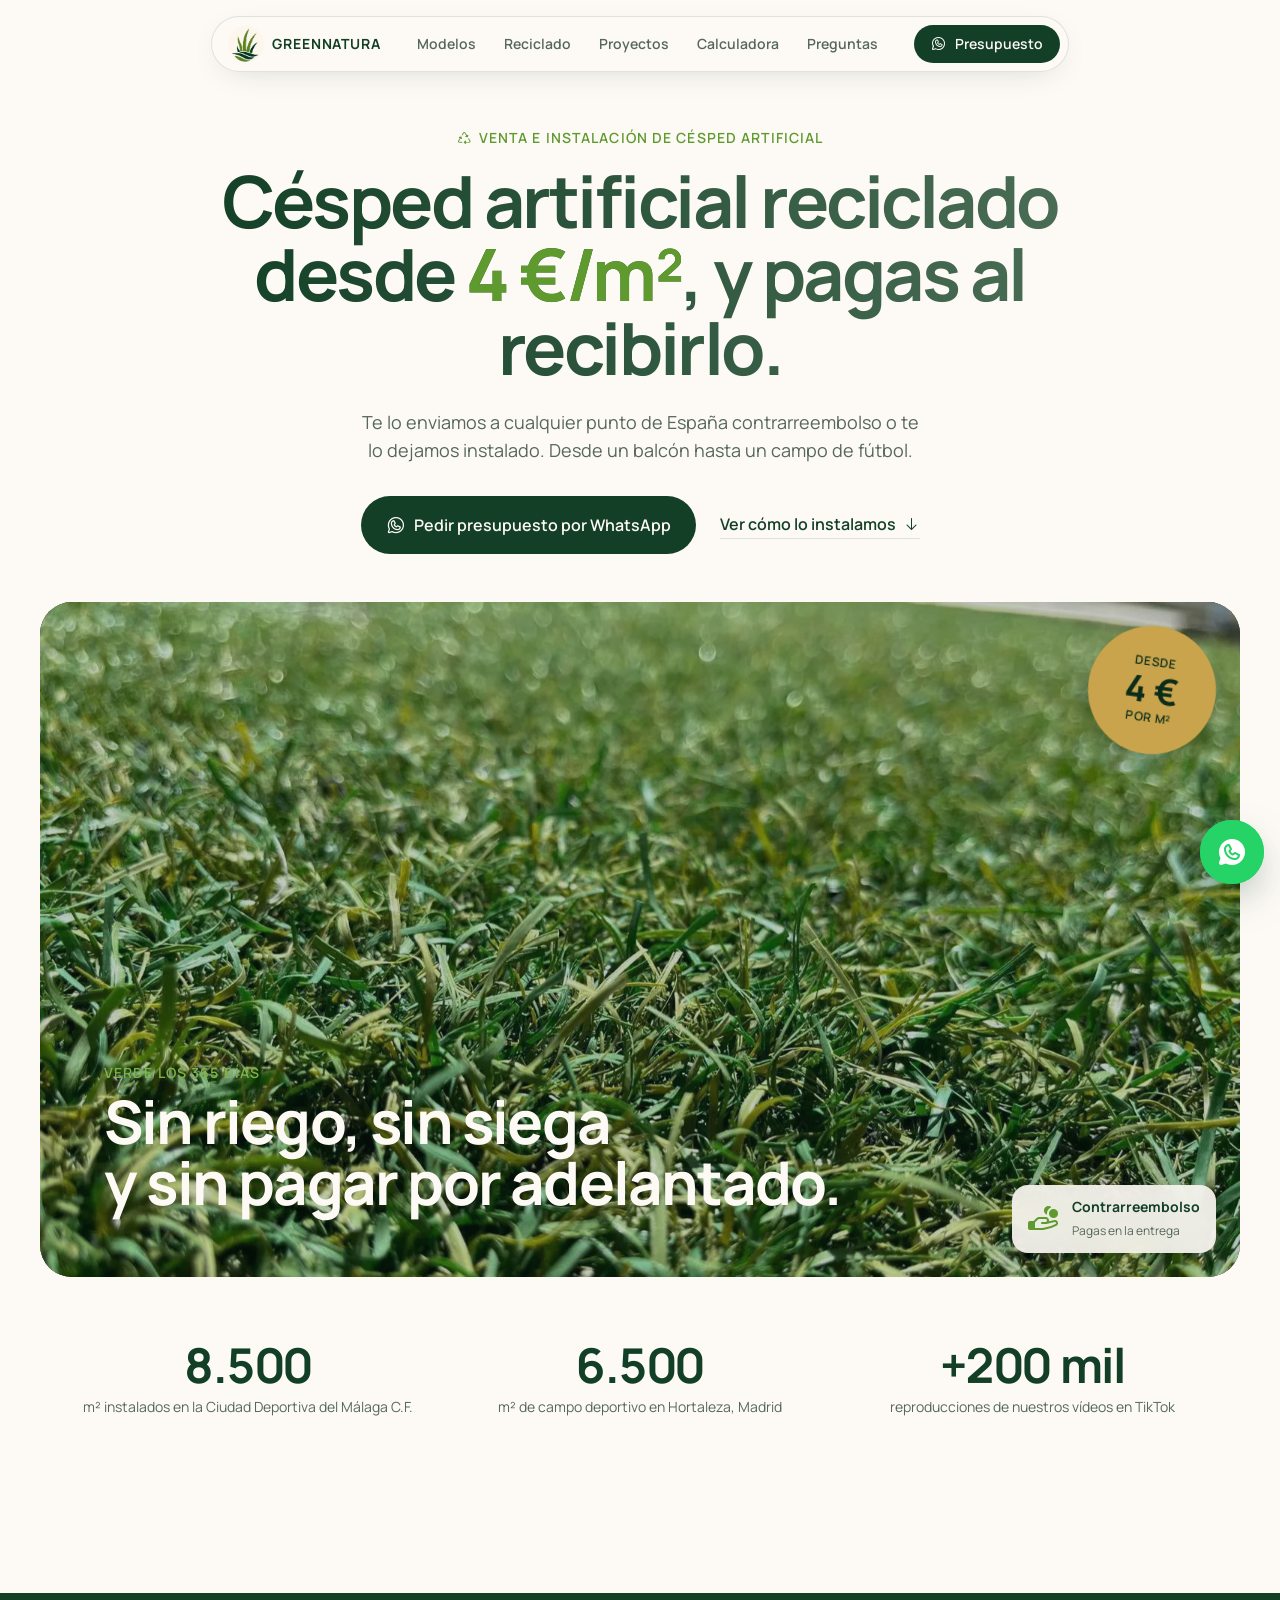
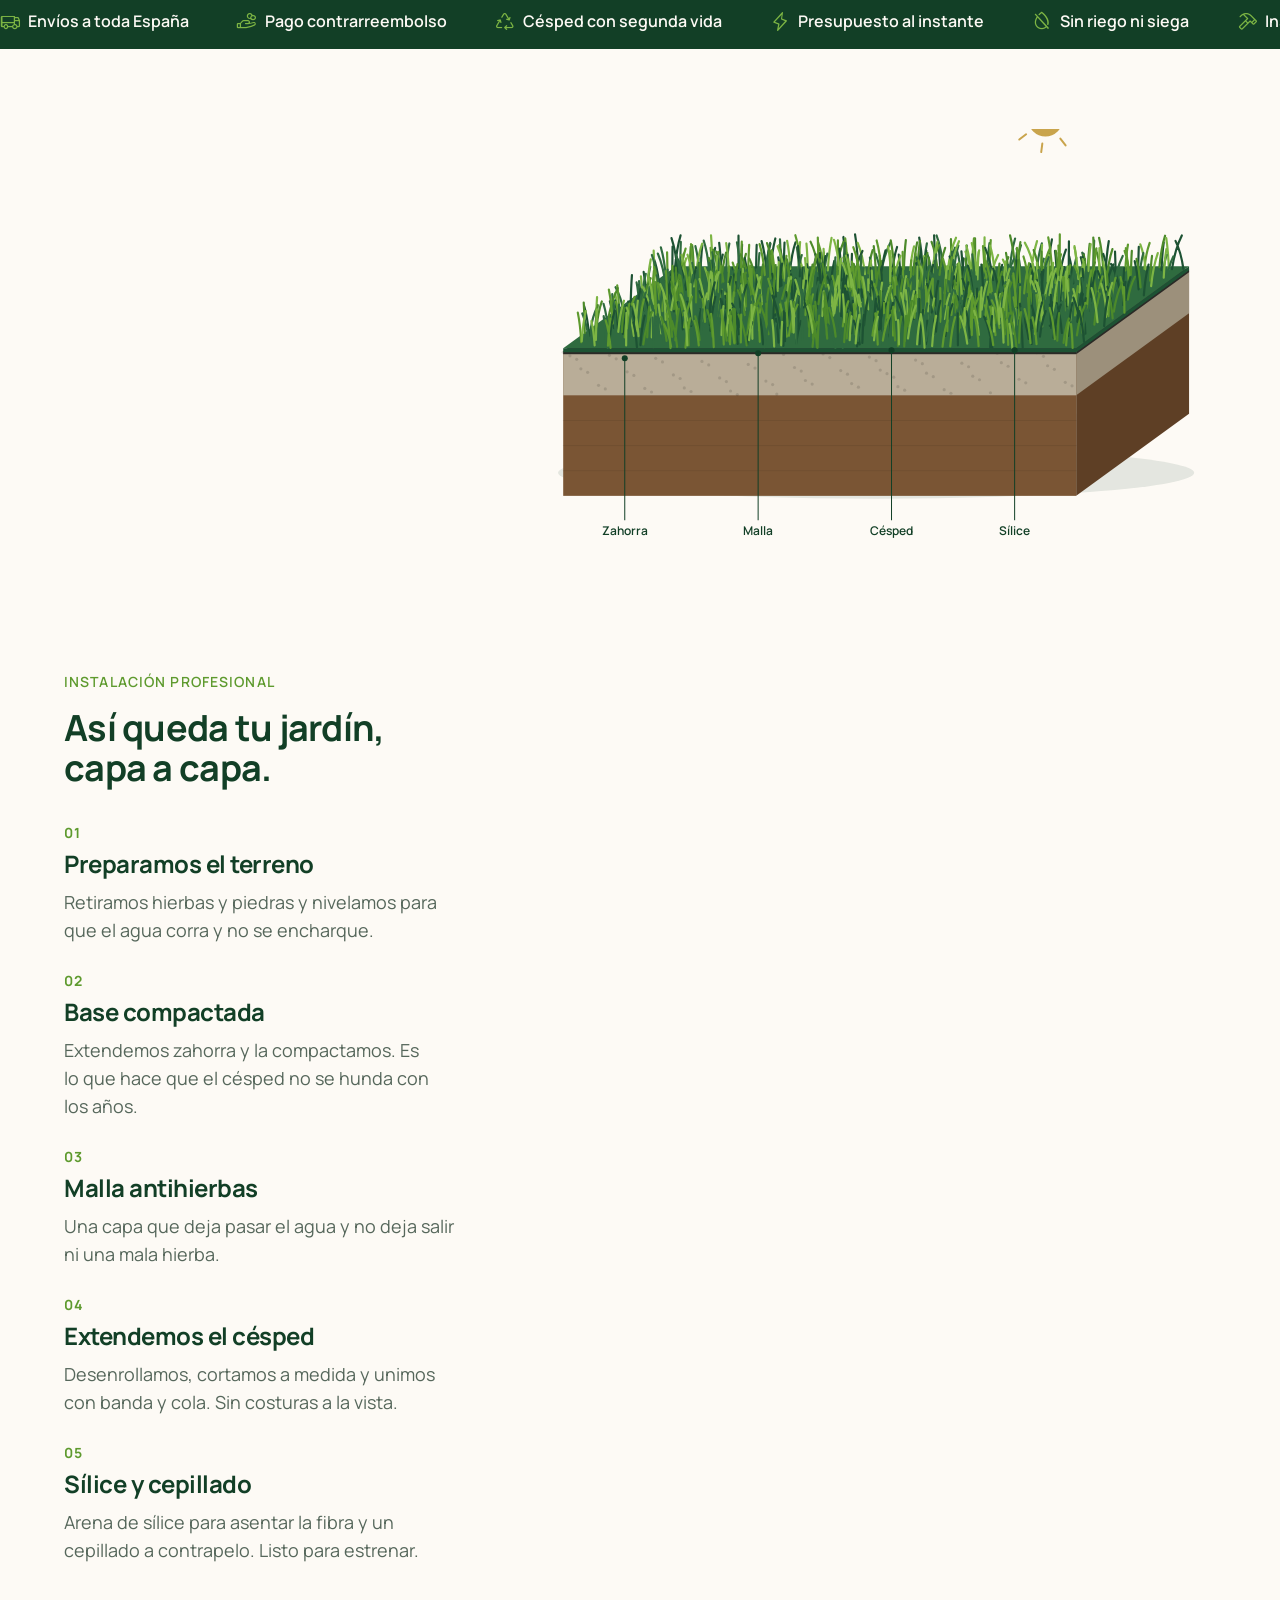
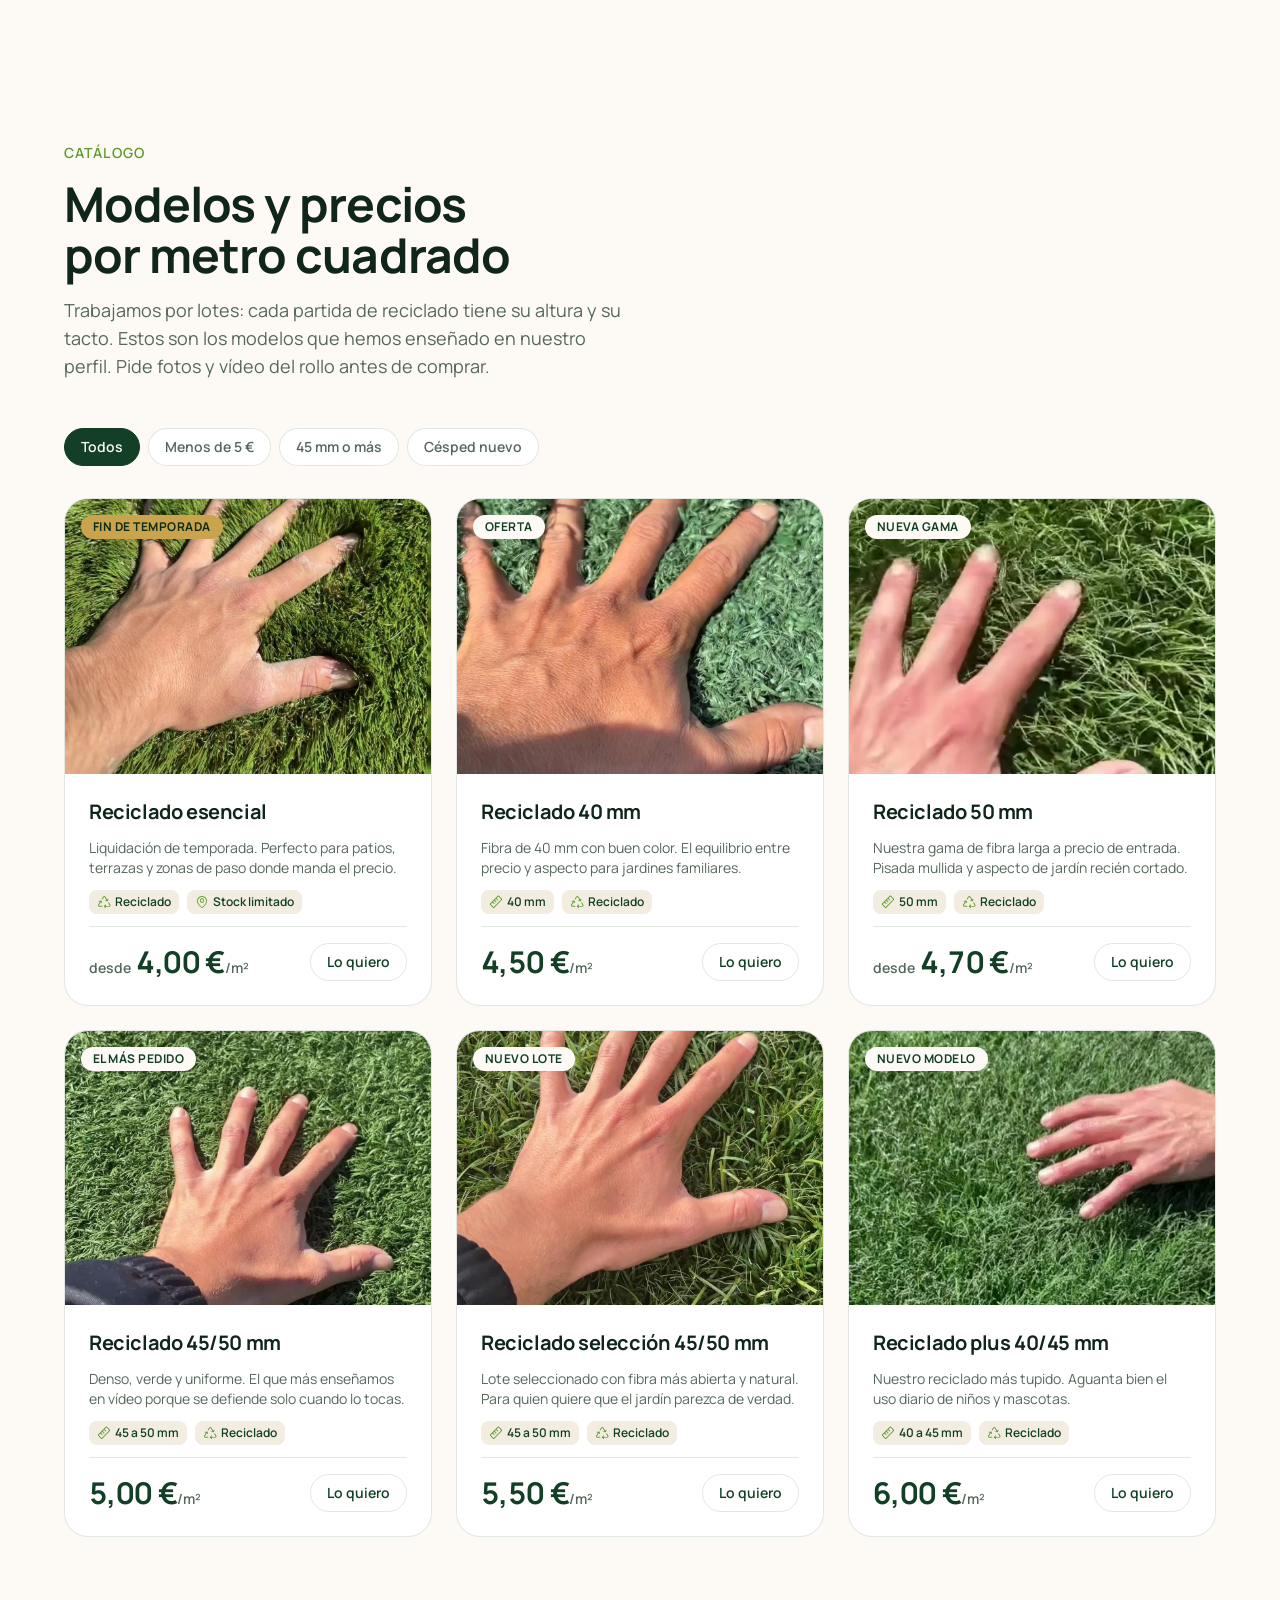
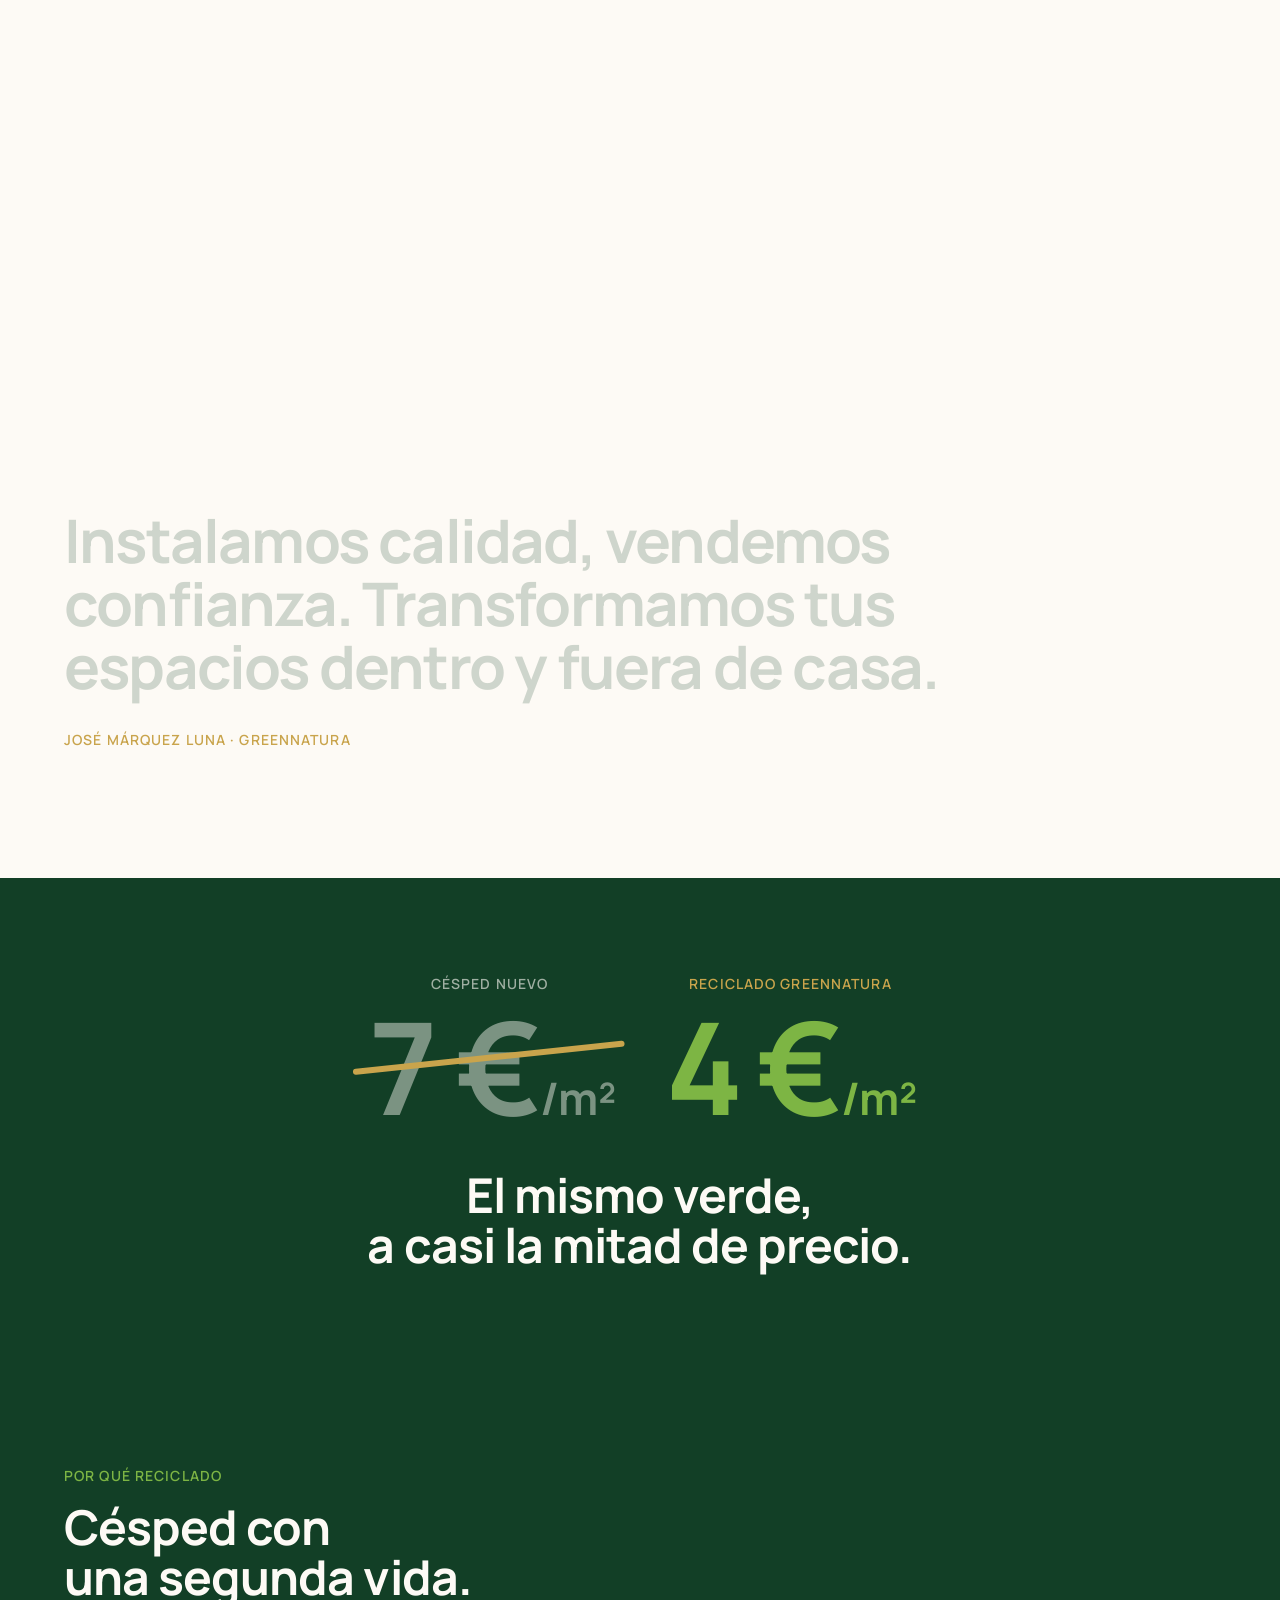
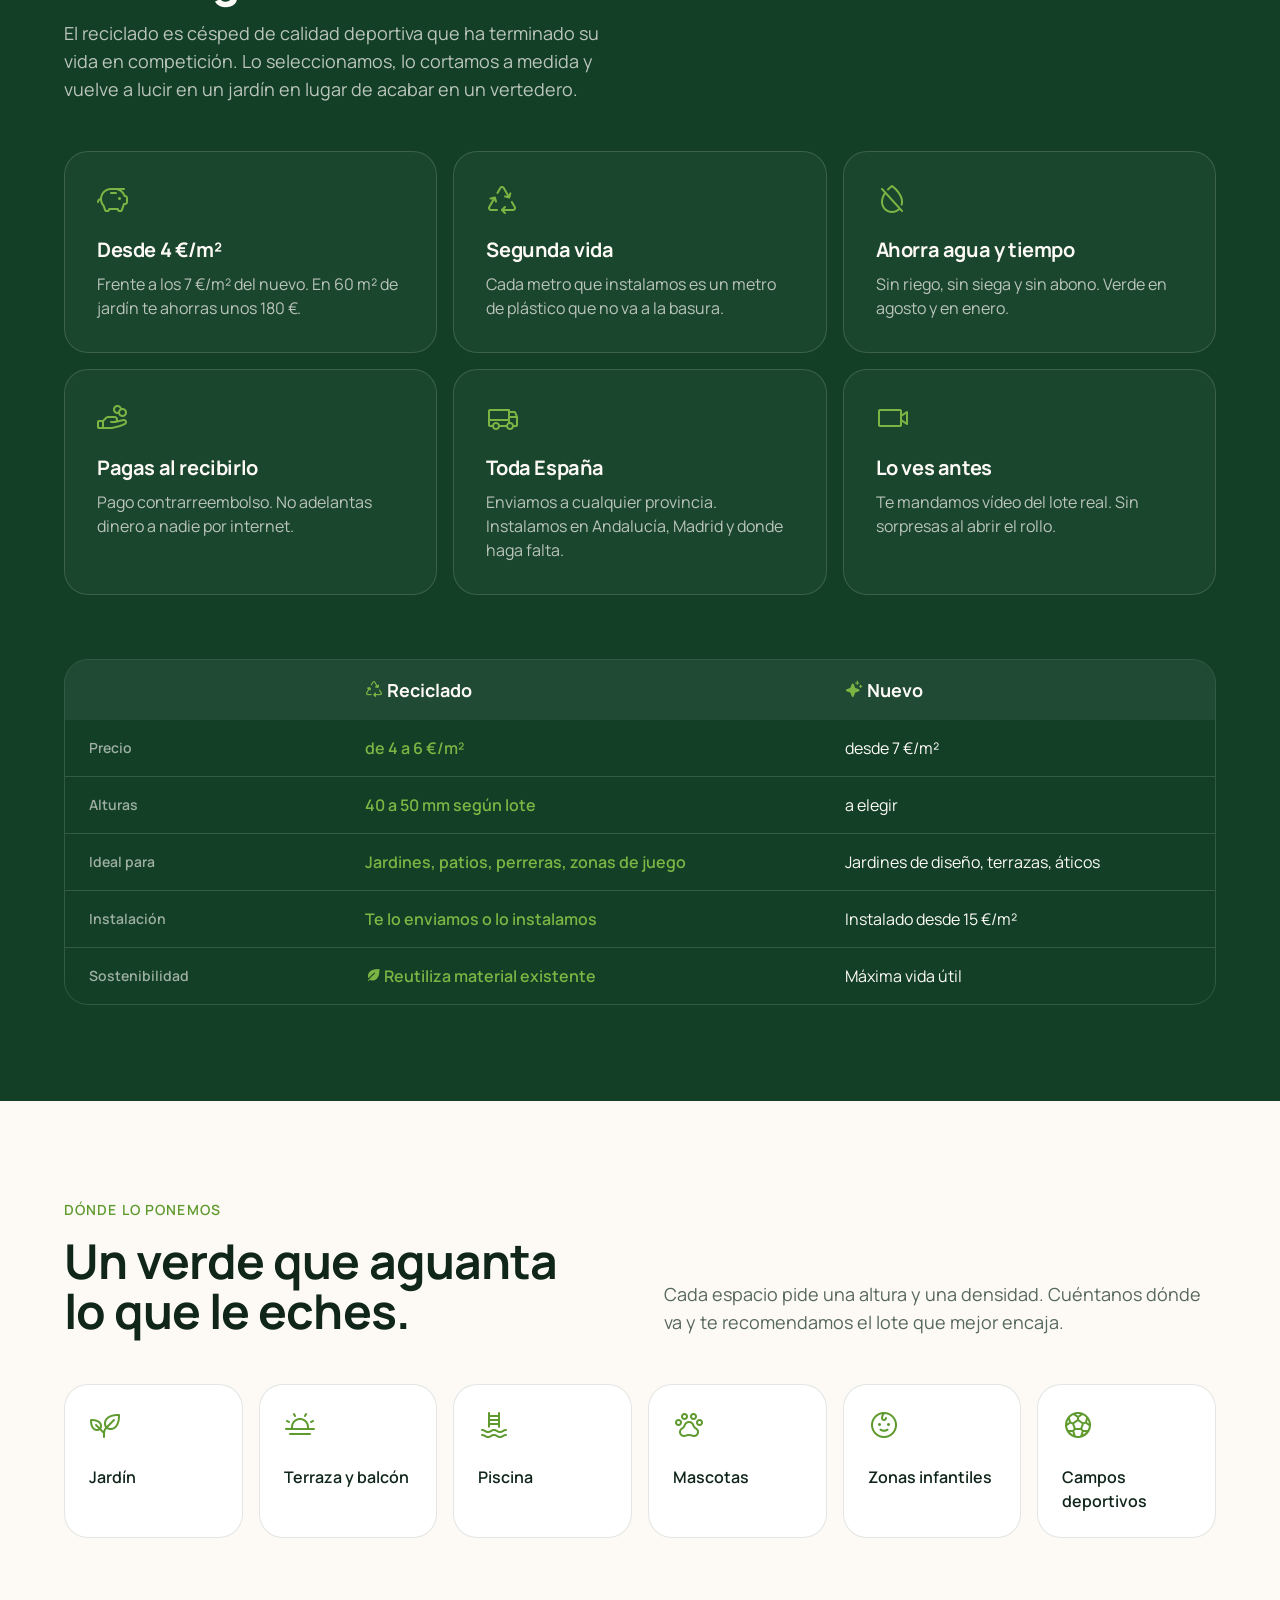
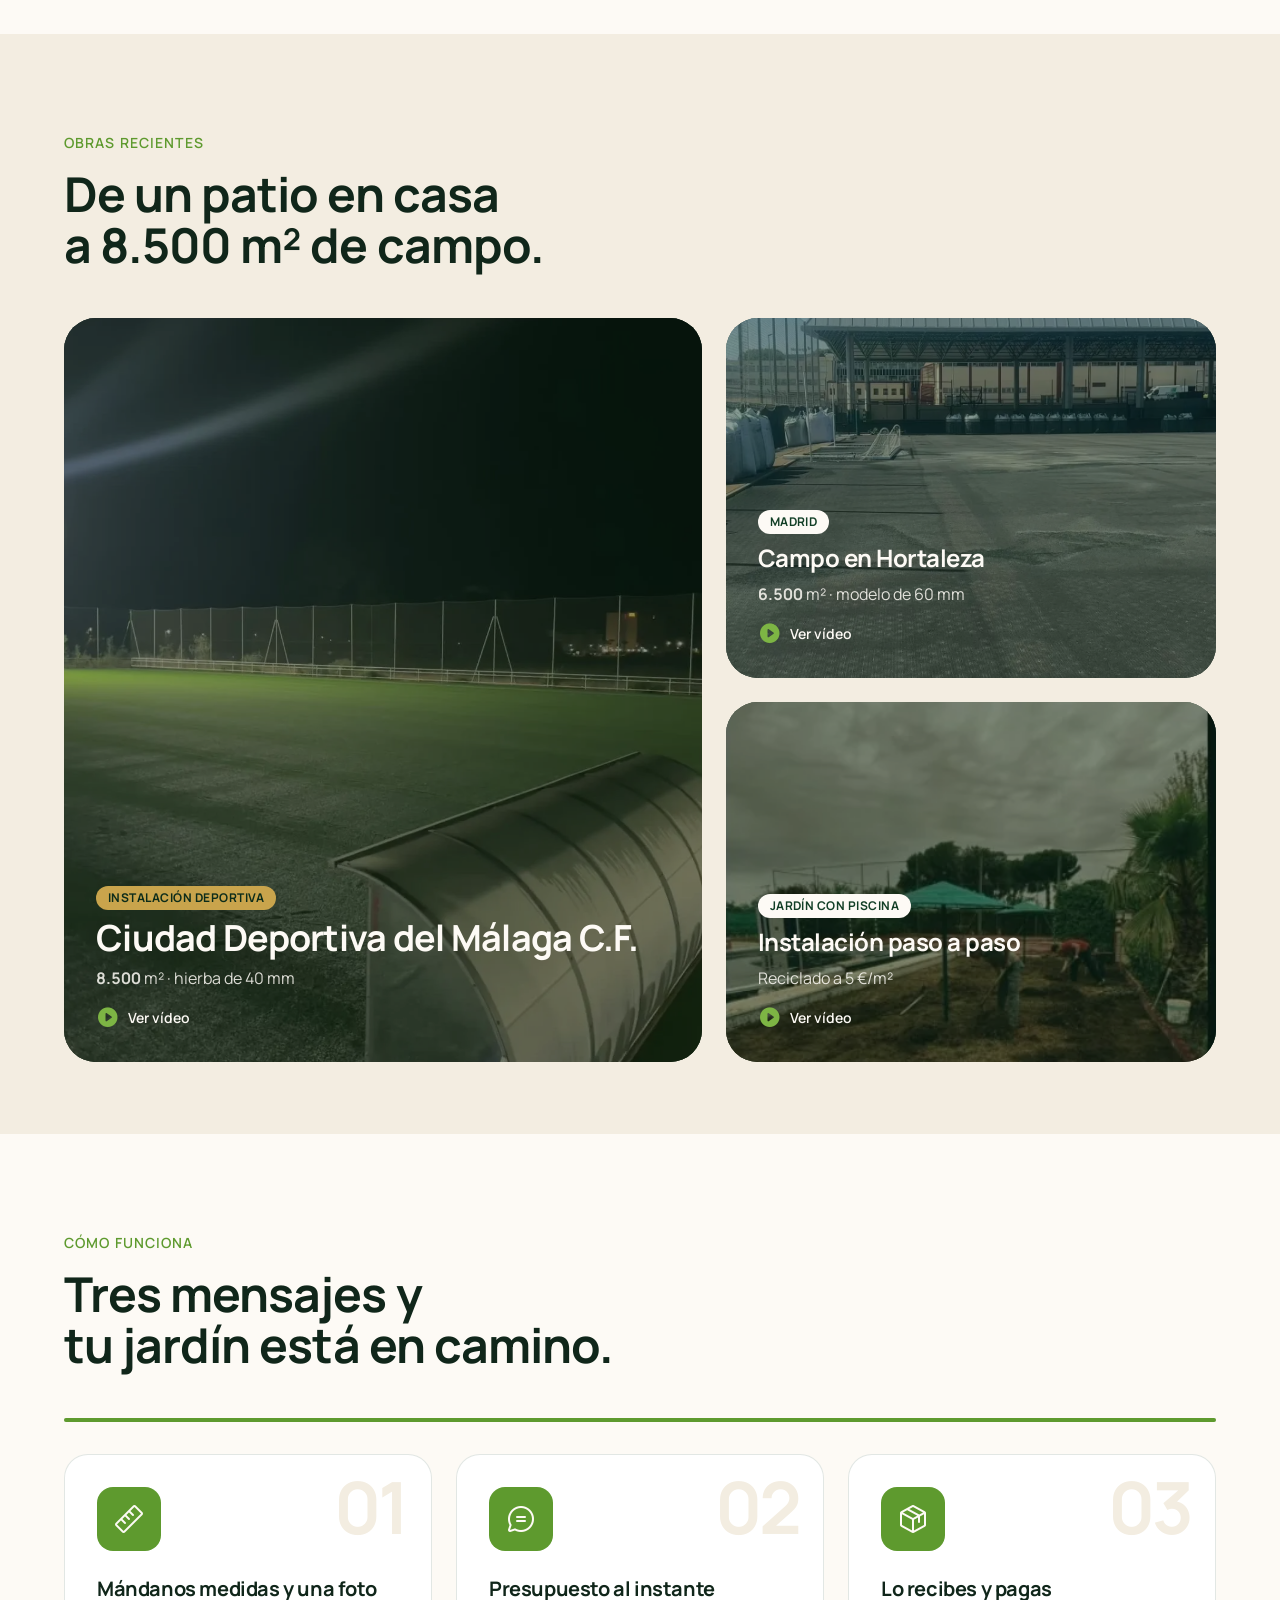
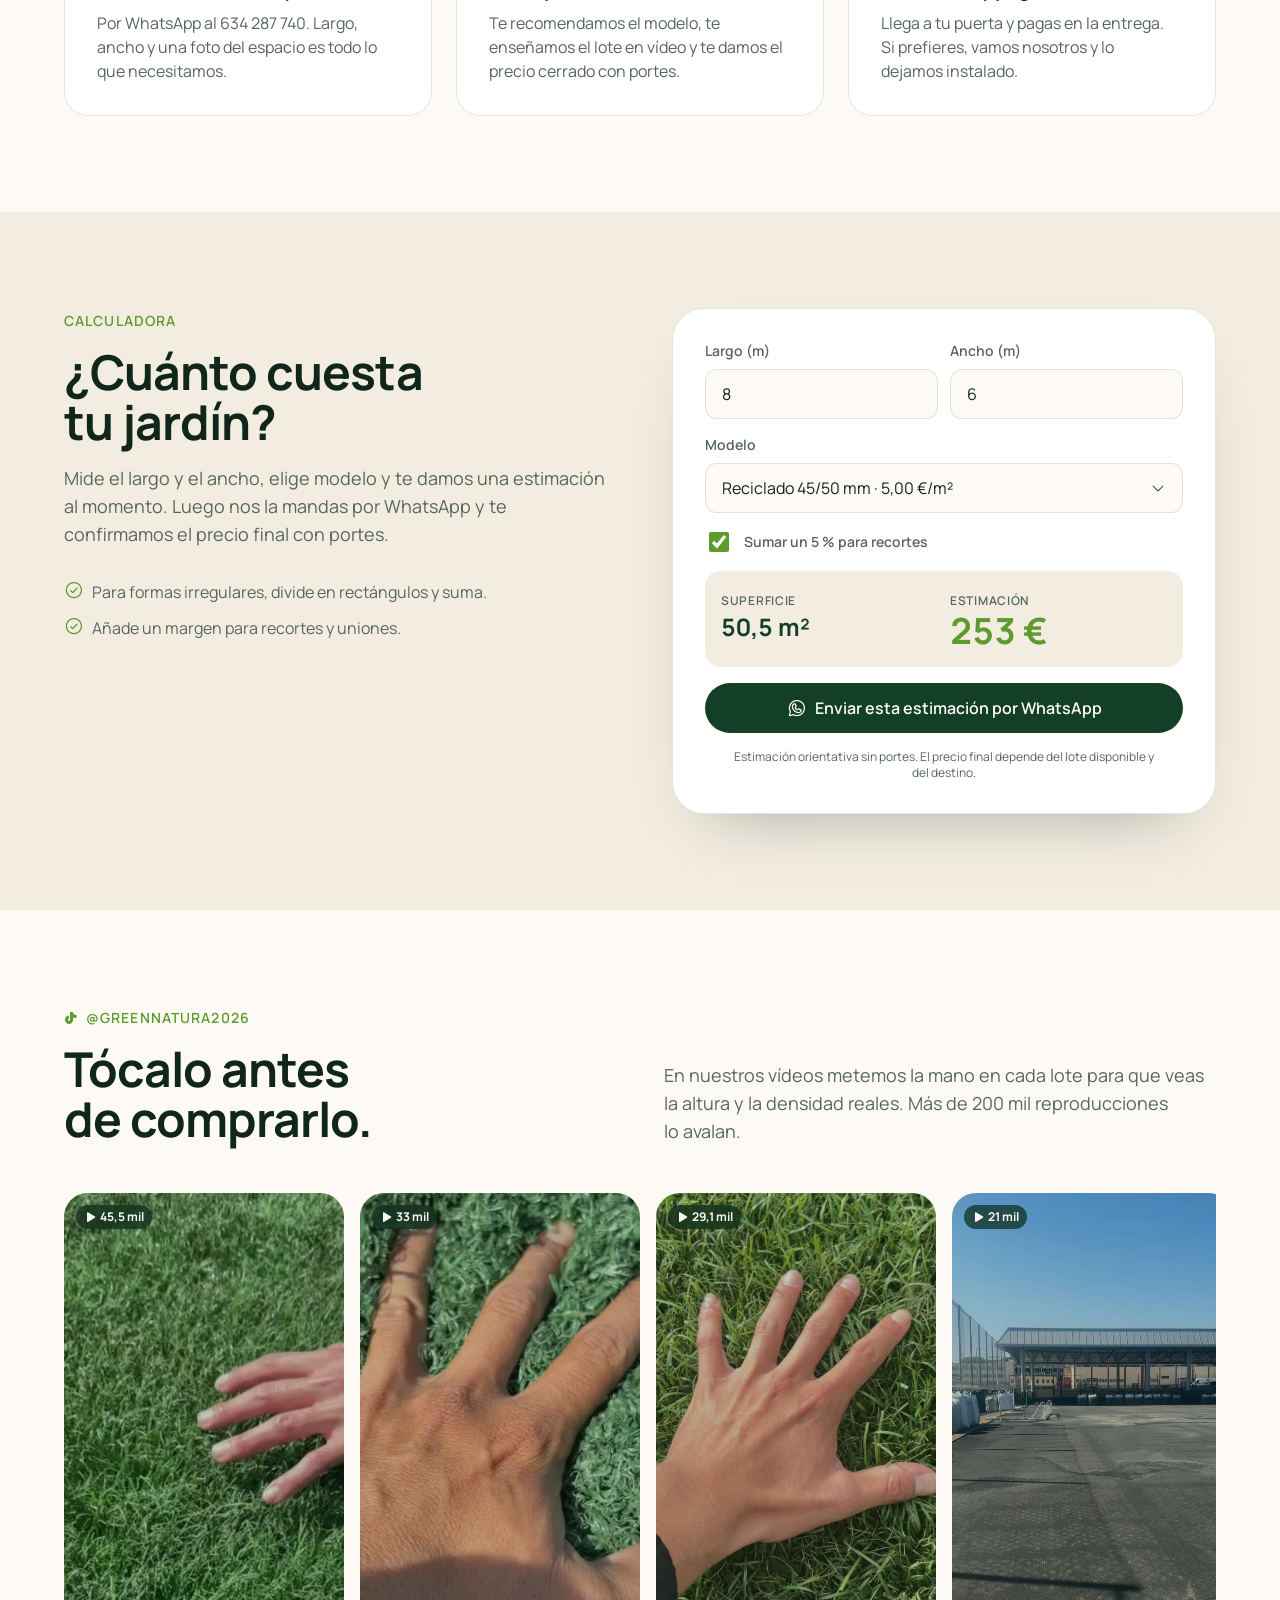
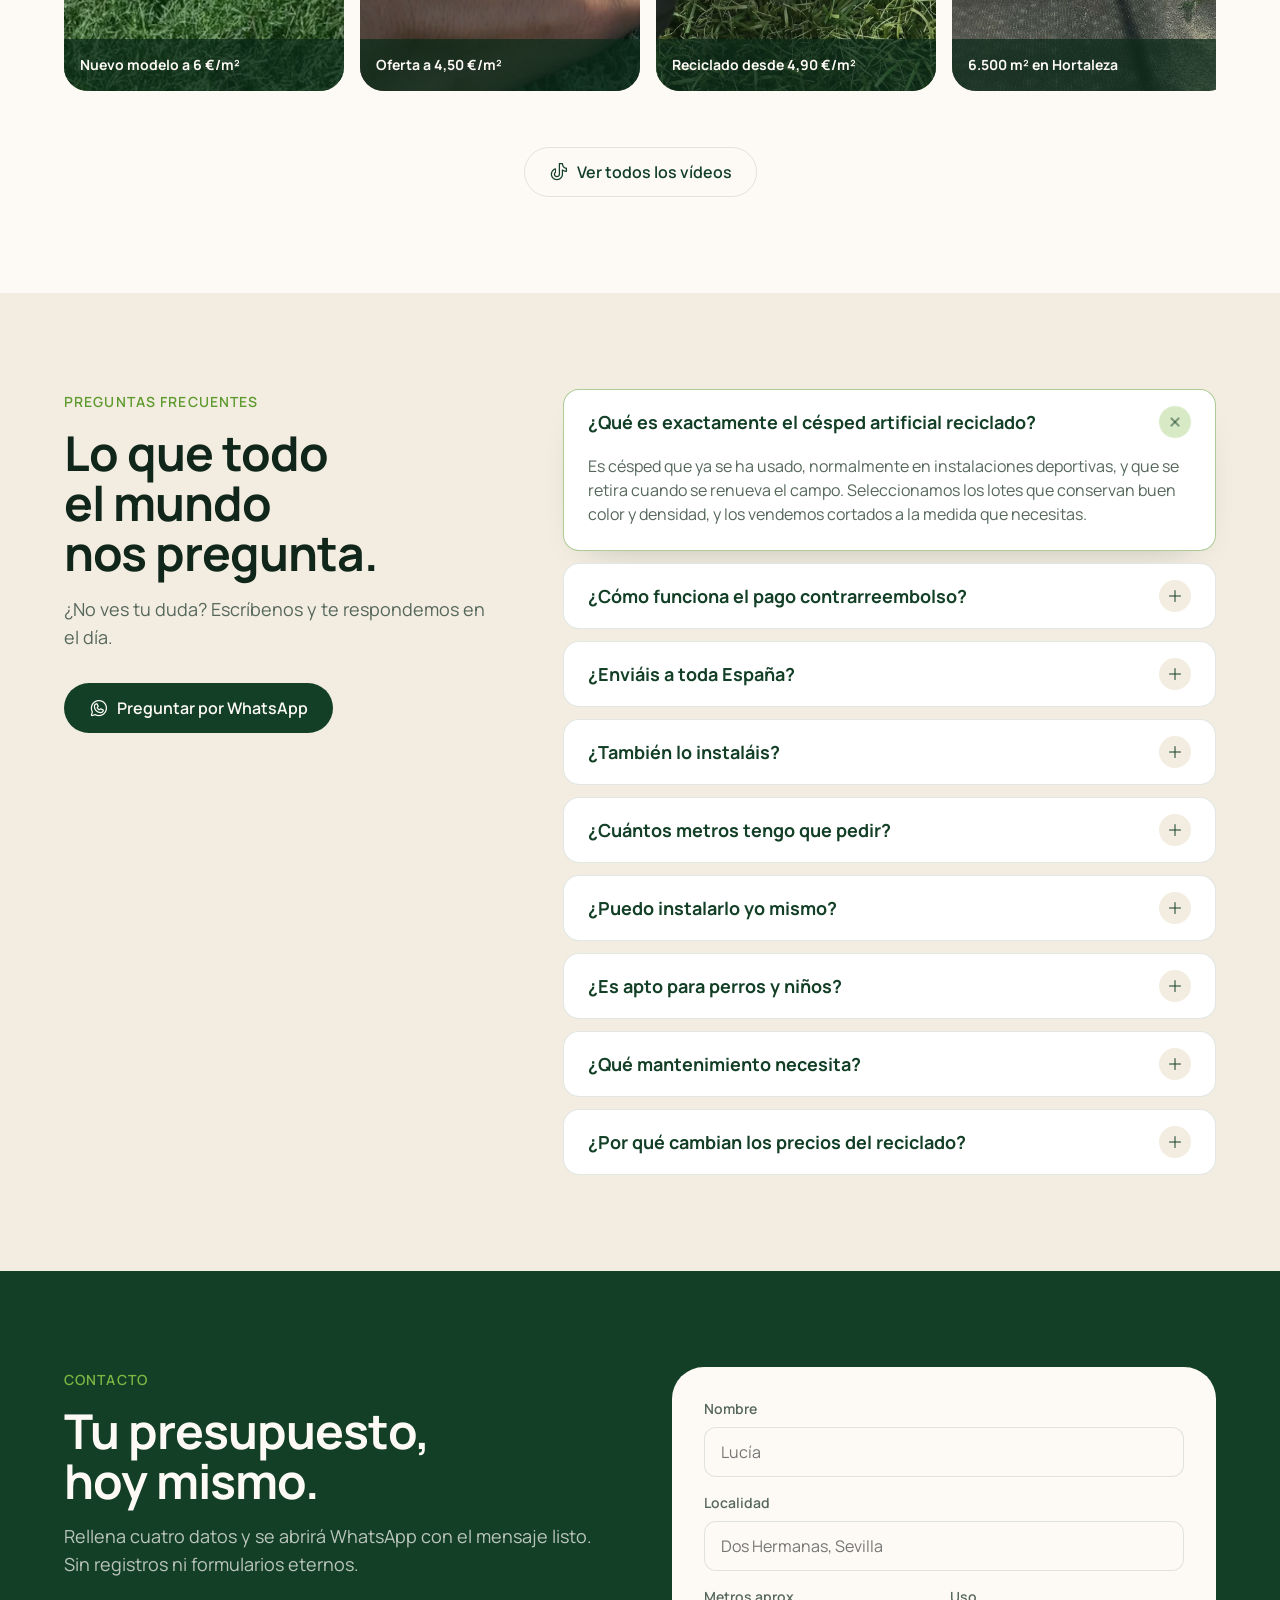
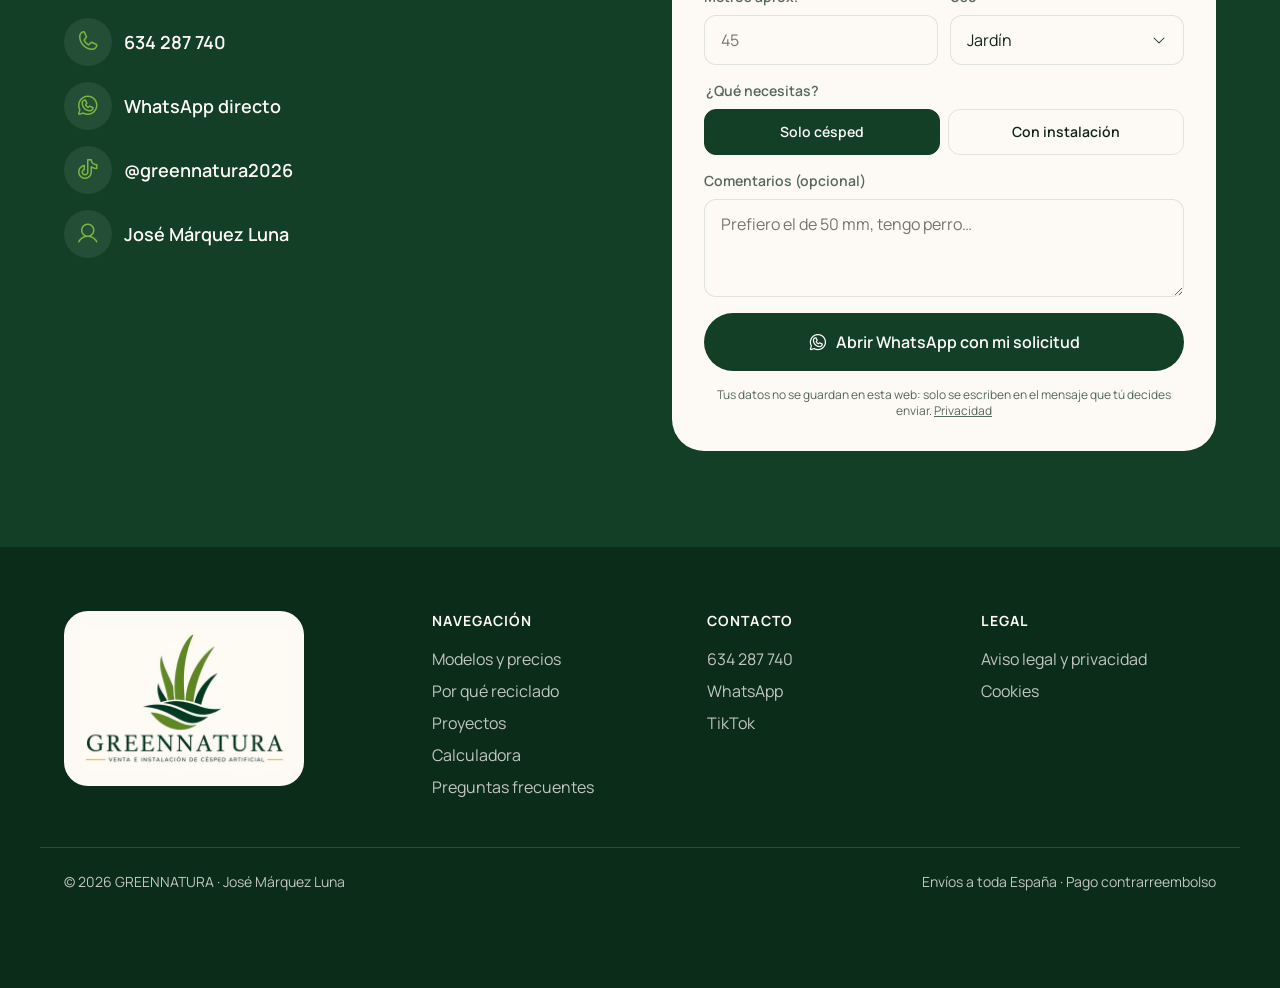
==== commit 23645d1b: "Rótulos cortos del despiece en pantallas estrechas Co-Authored-By: Claude Opus 5.5 <noreply@anthropi" ====
--- a/index.html
+++ b/index.html
@@ -22,7 +22,7 @@
   <link rel="preload" href="assets/img/hero.webp" as="image">
   <link rel="stylesheet" href="lib/phosphor/style.css?v=20261021">
   <link rel="stylesheet" href="lib/phosphor/fill.css?v=20261021">
-  <link rel="stylesheet" href="styles.css?v=20261021c">
+  <link rel="stylesheet" href="styles.css?v=20261021d">
   <script>document.documentElement.classList.add('js');</script>
 
   <script type="application/ld+json">
@@ -649,6 +649,6 @@
 
   <script src="lib/gsap/gsap.min.js?v=20261021" defer></script>
   <script src="lib/gsap/ScrollTrigger.min.js?v=20261021" defer></script>
-  <script src="main.js?v=20261021c" defer></script>
+  <script src="main.js?v=20261021d" defer></script>
 </body>
 </html>
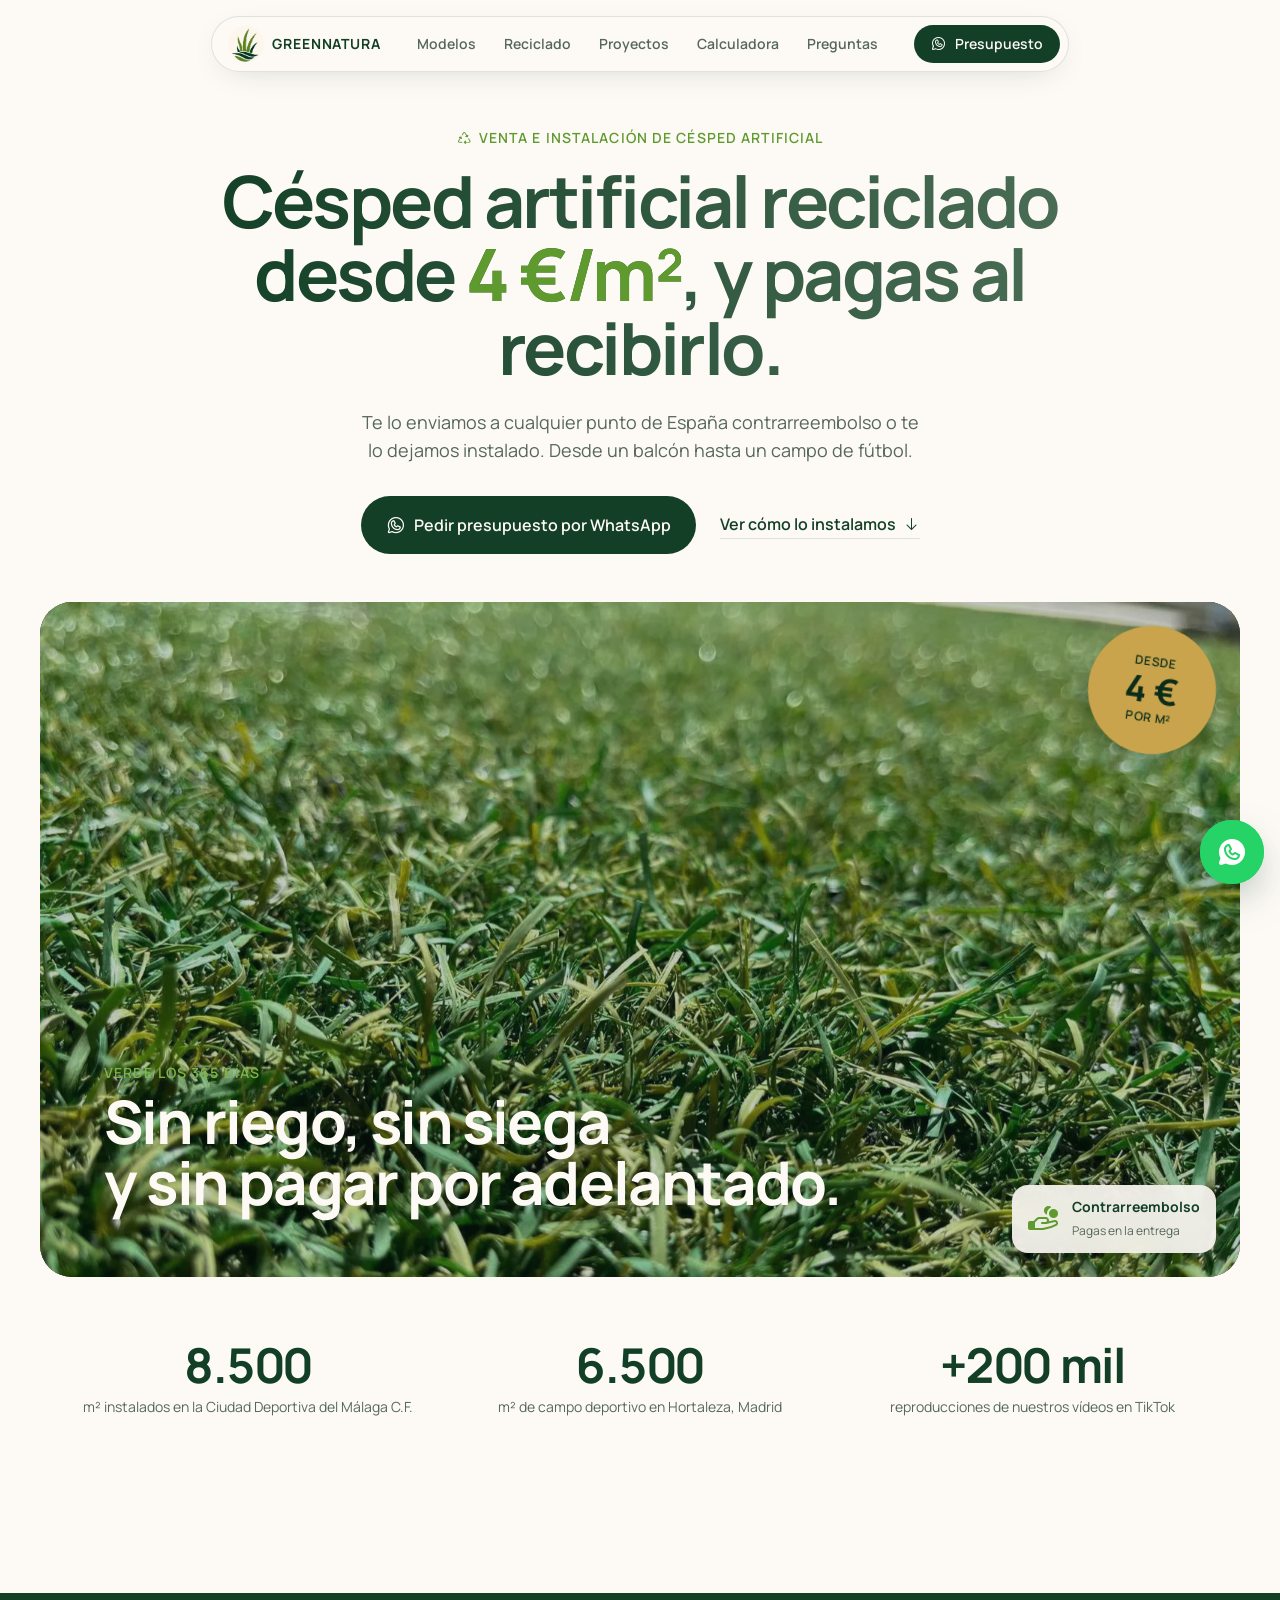
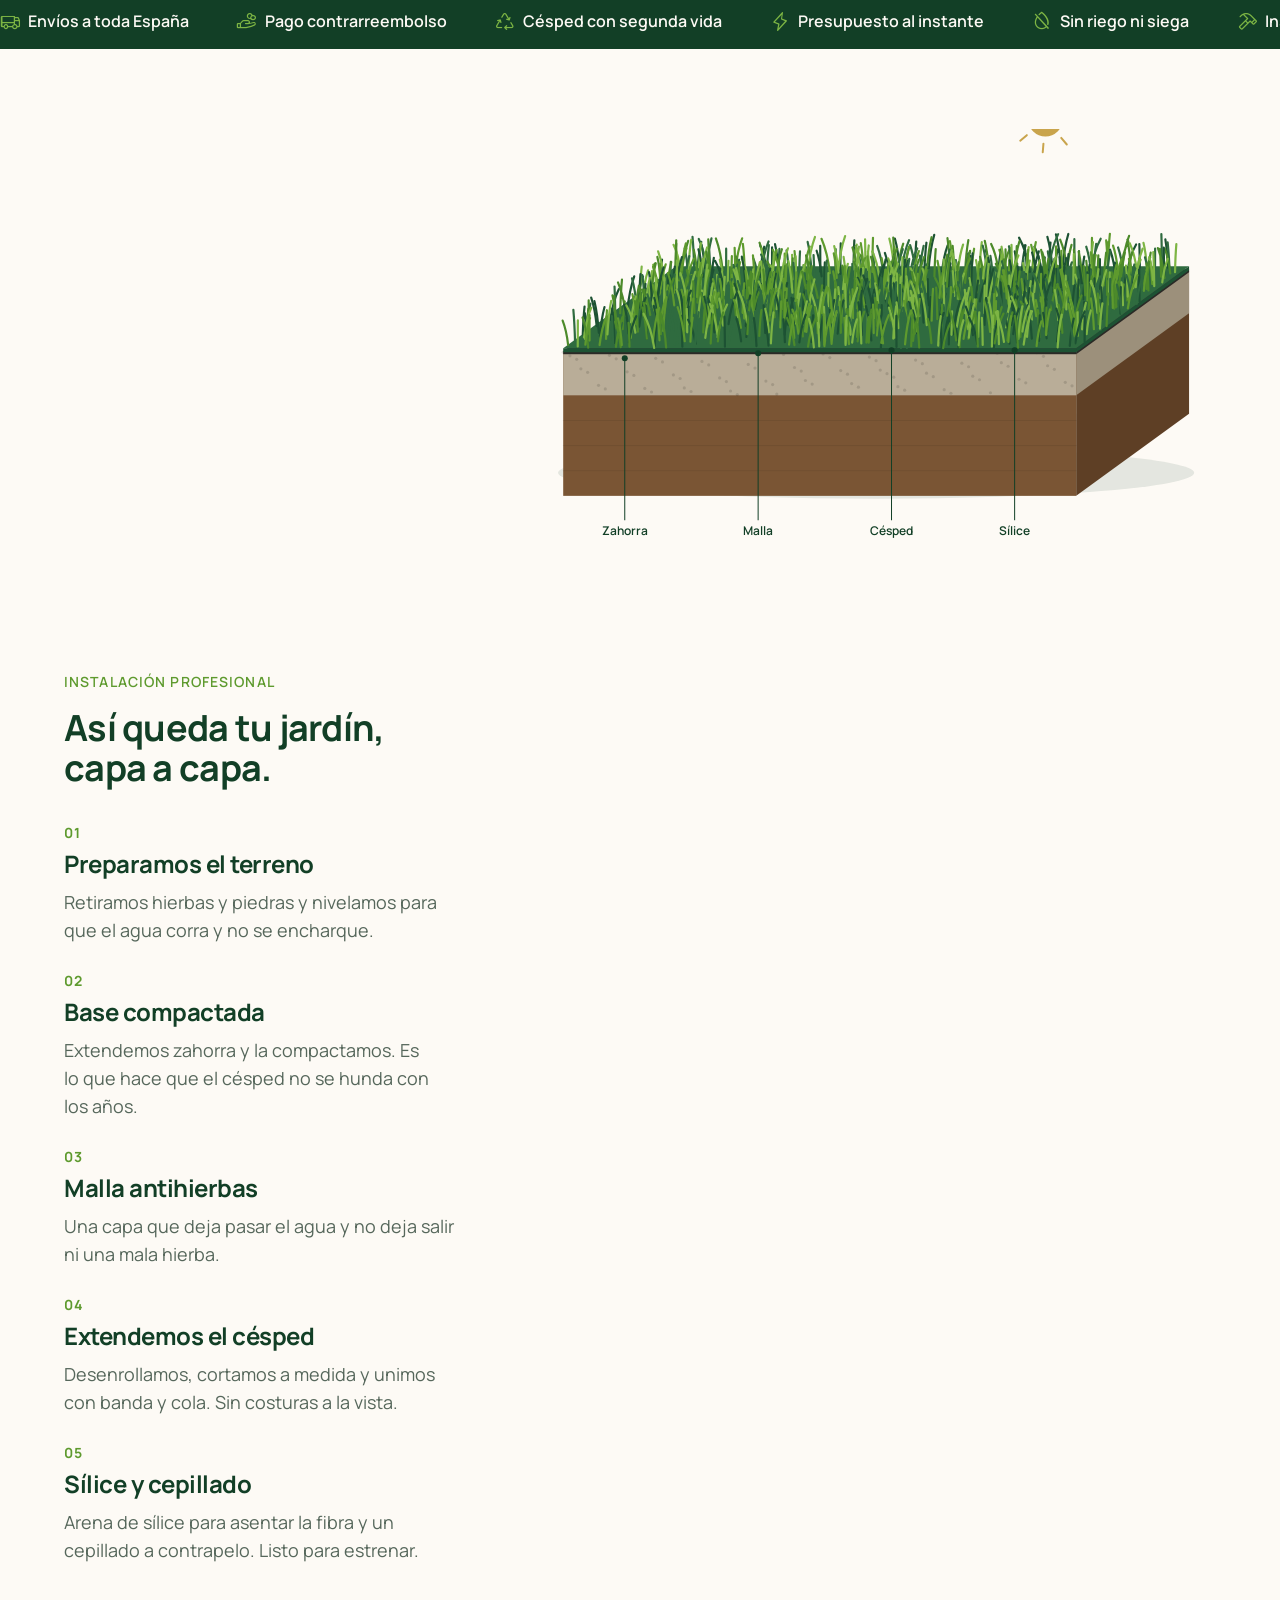
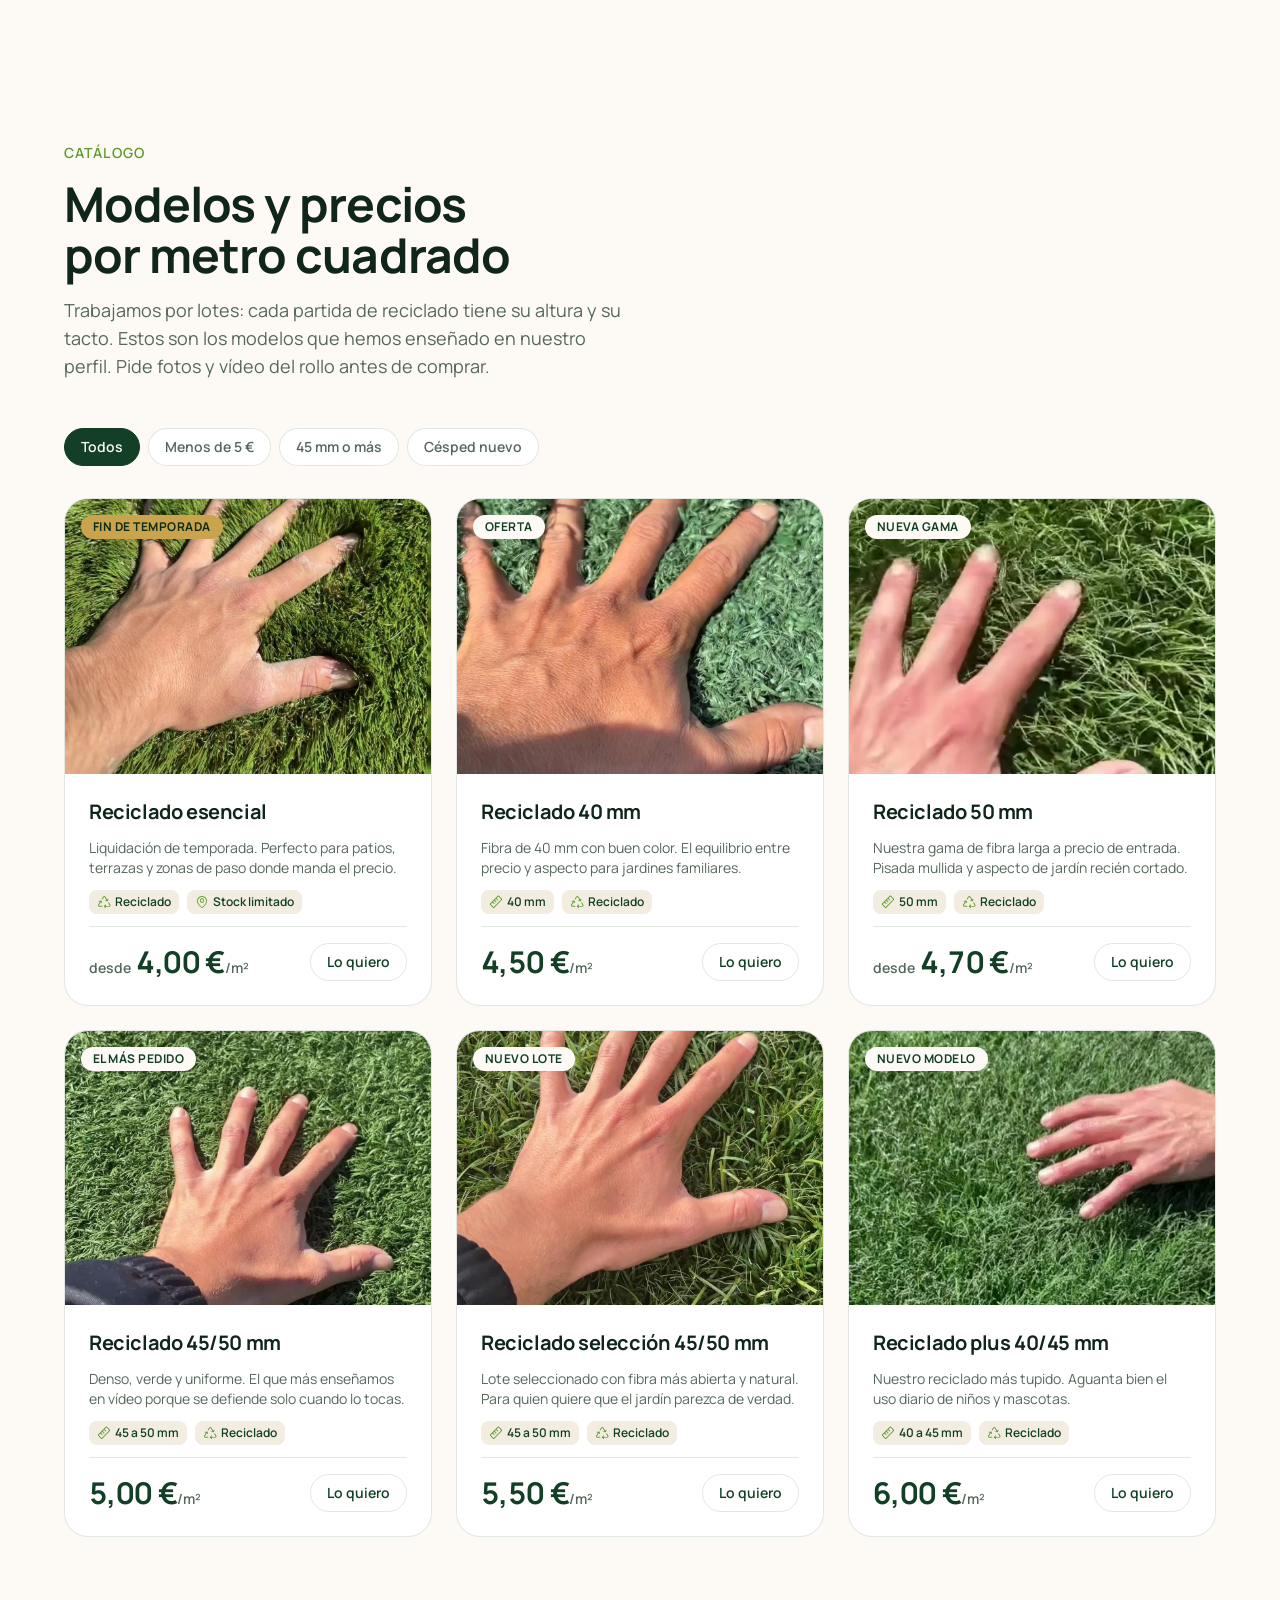
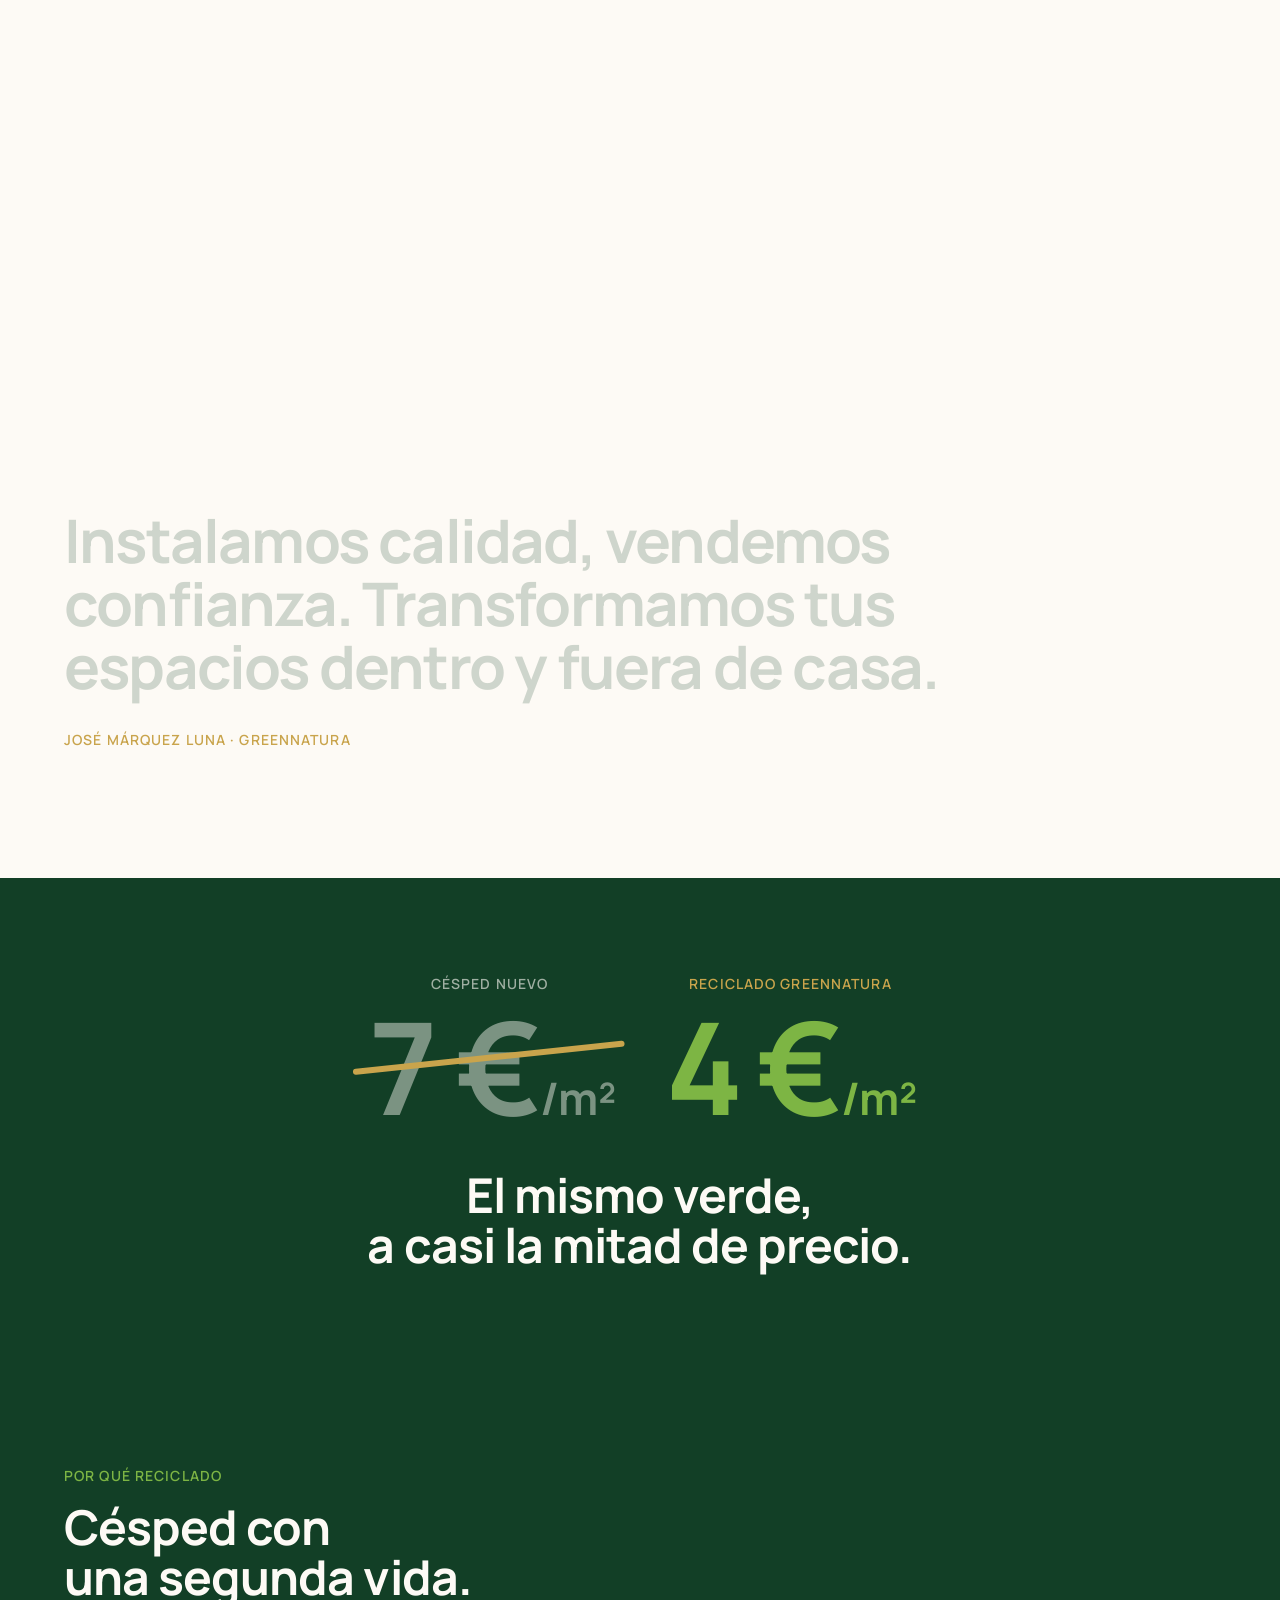
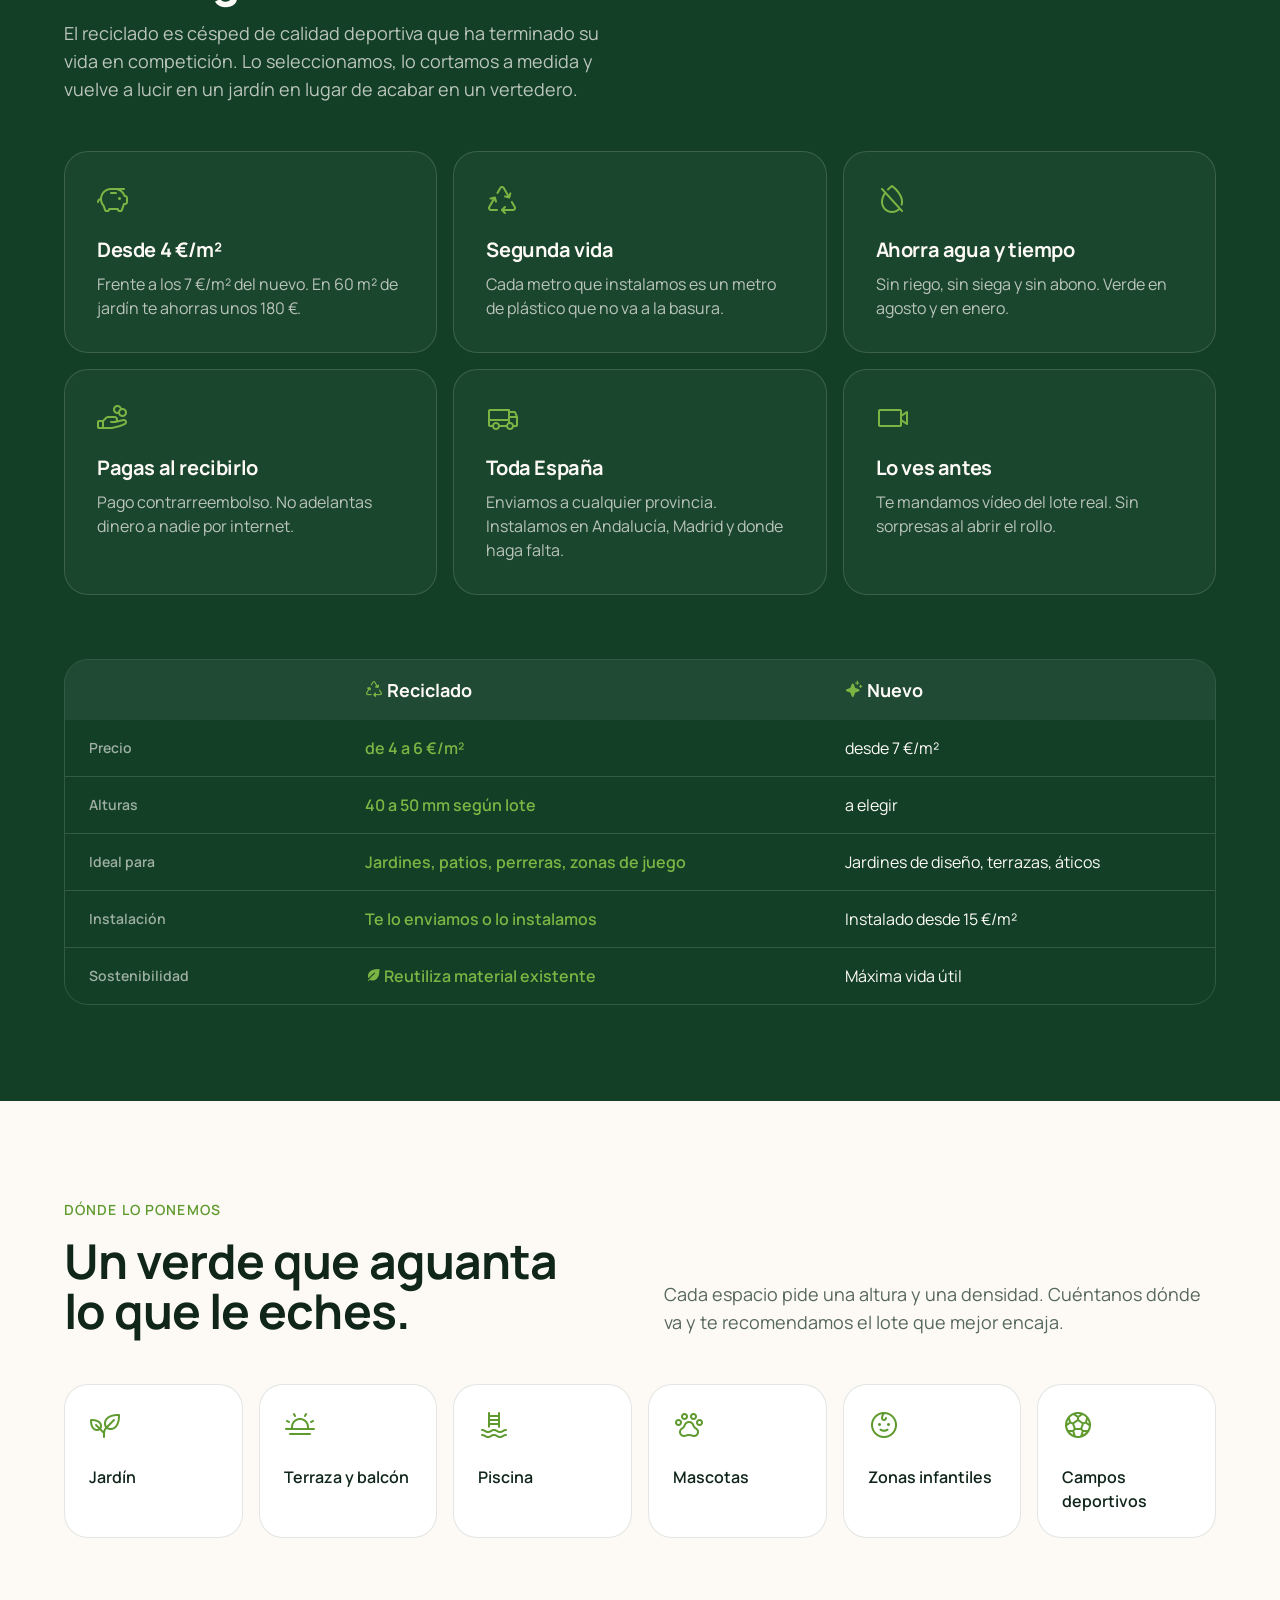
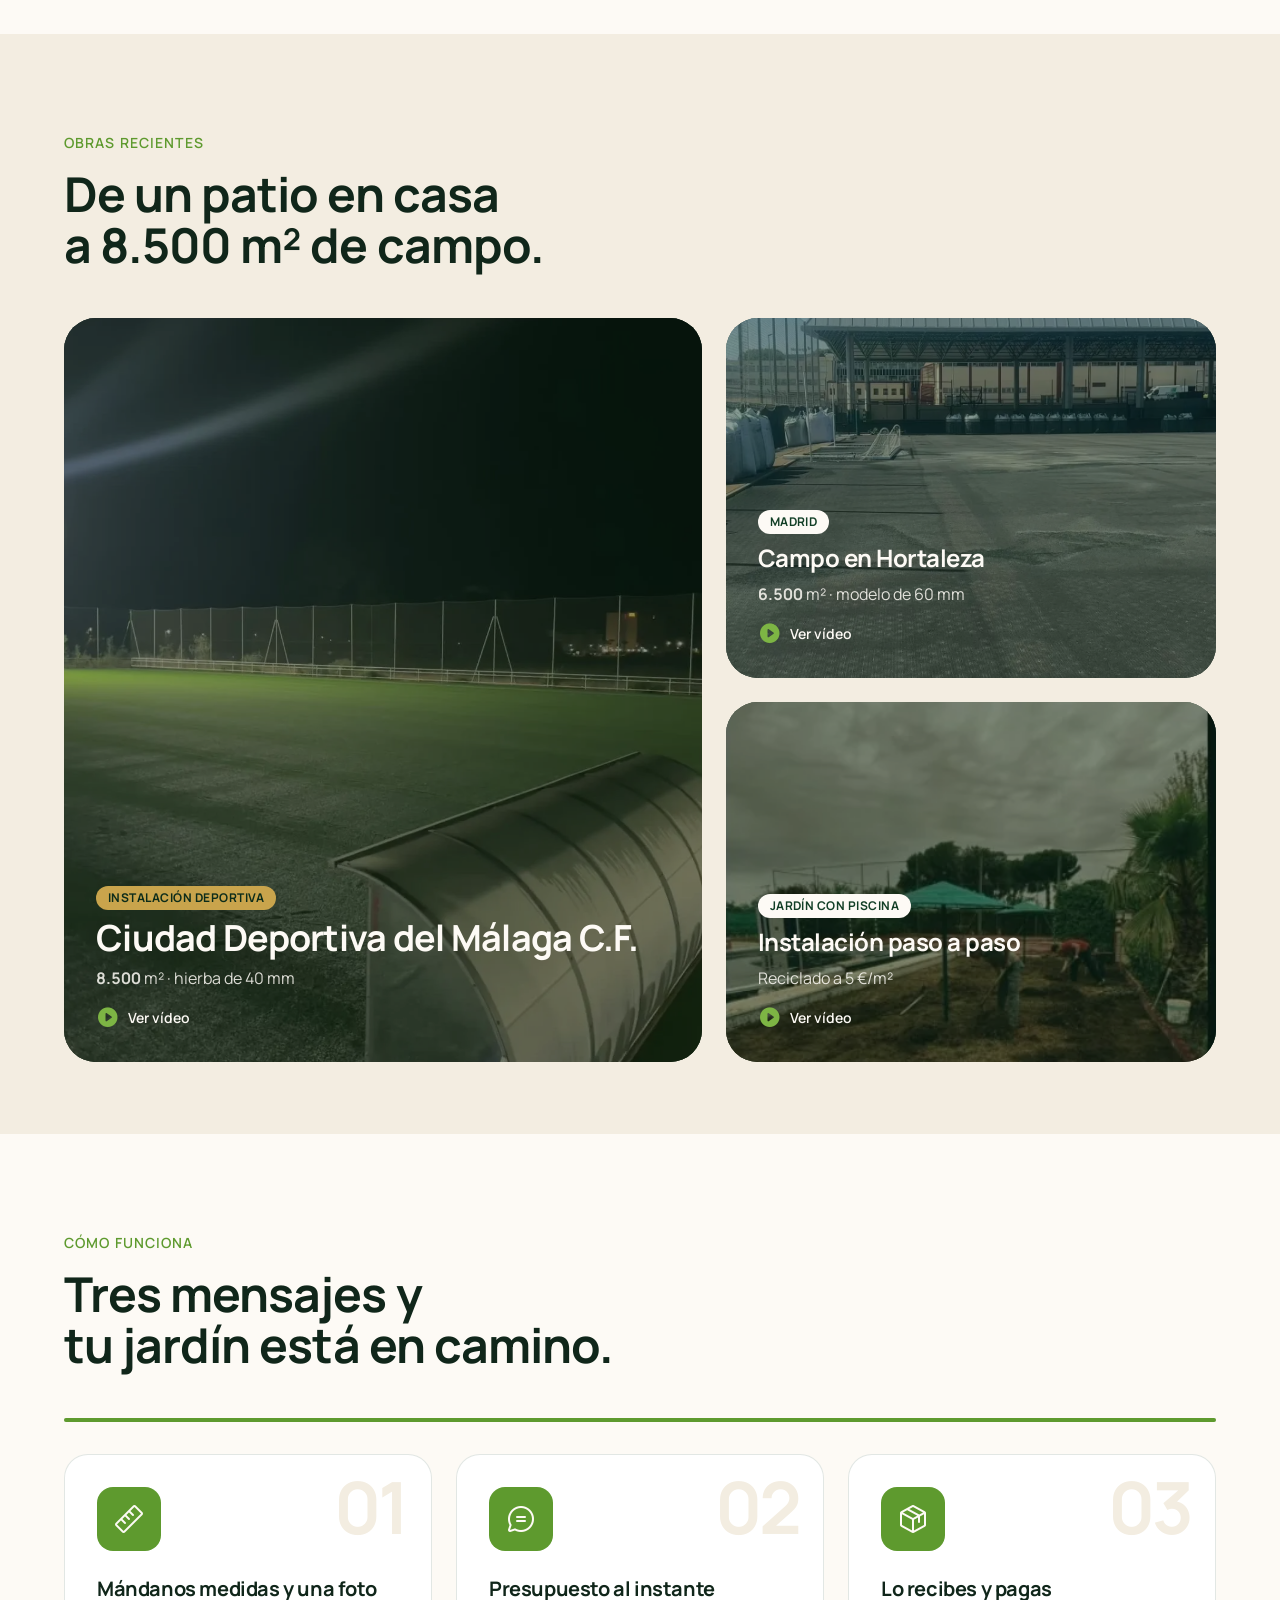
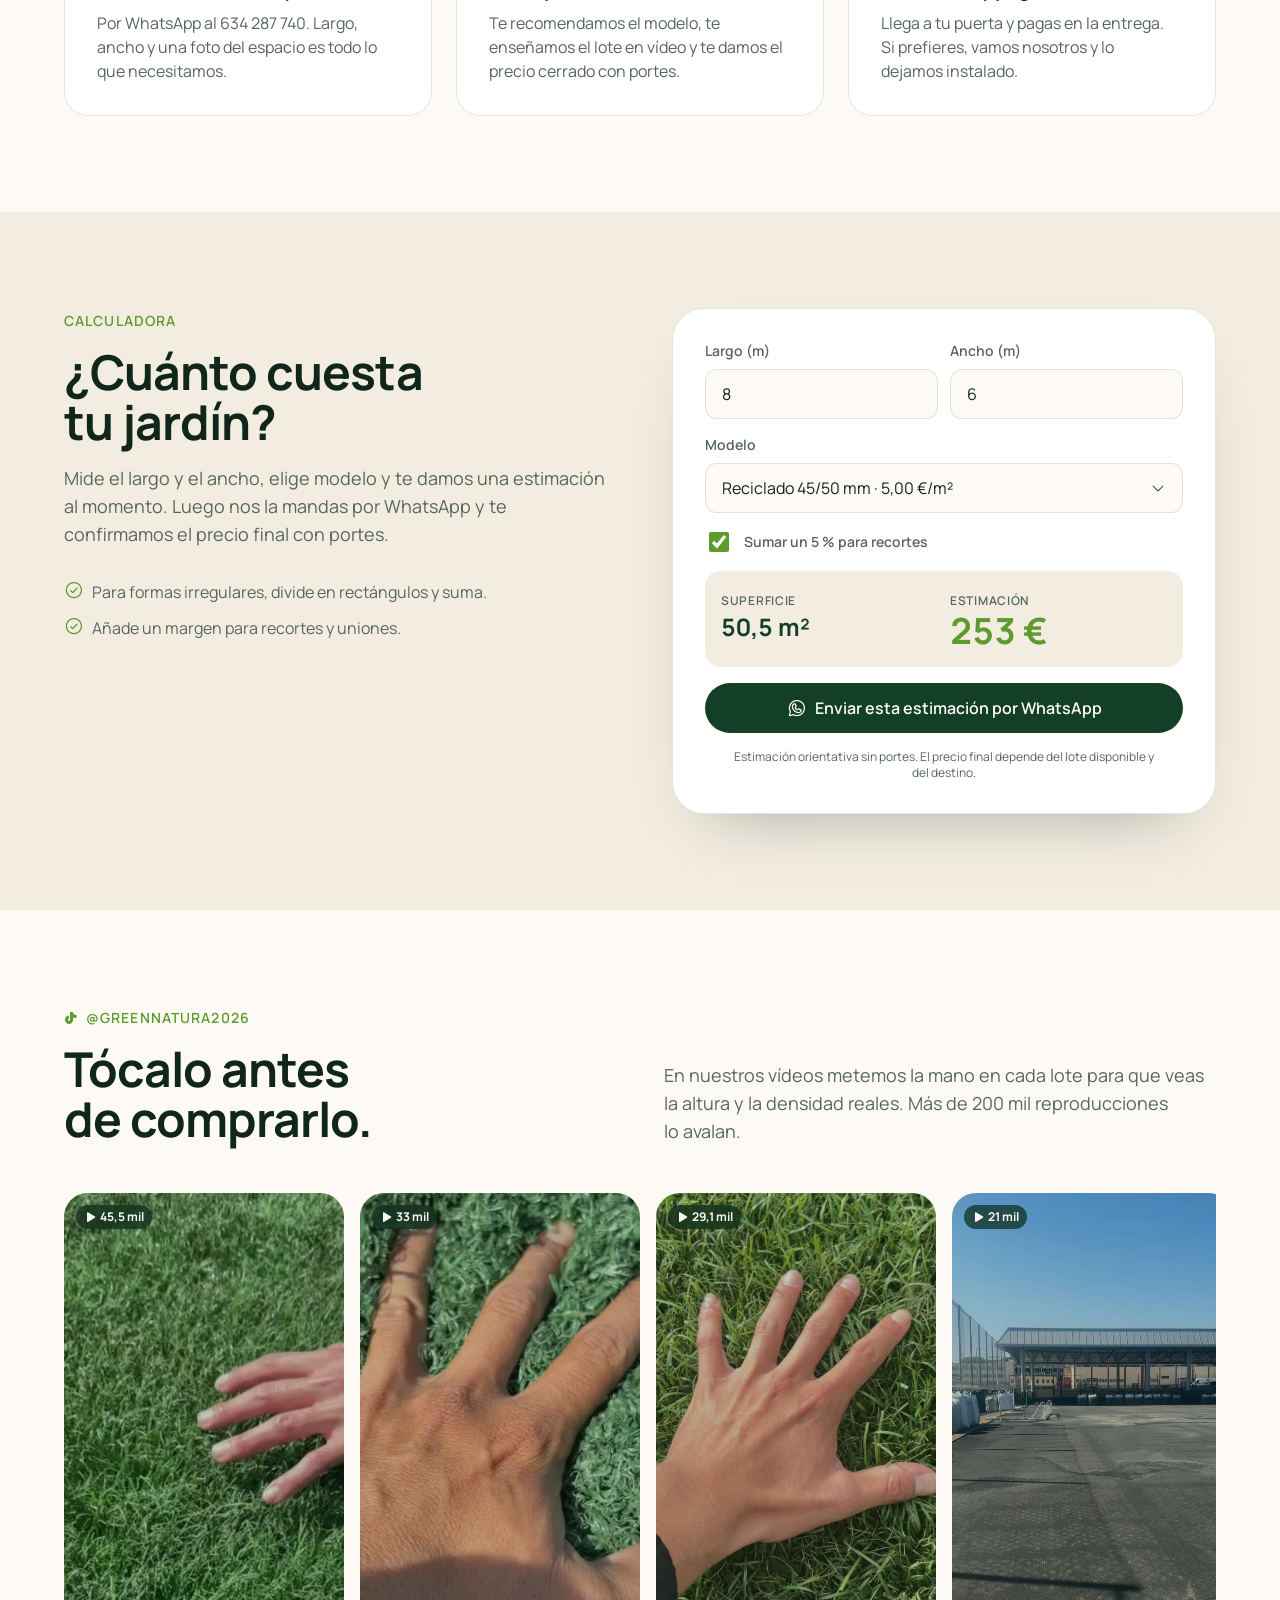
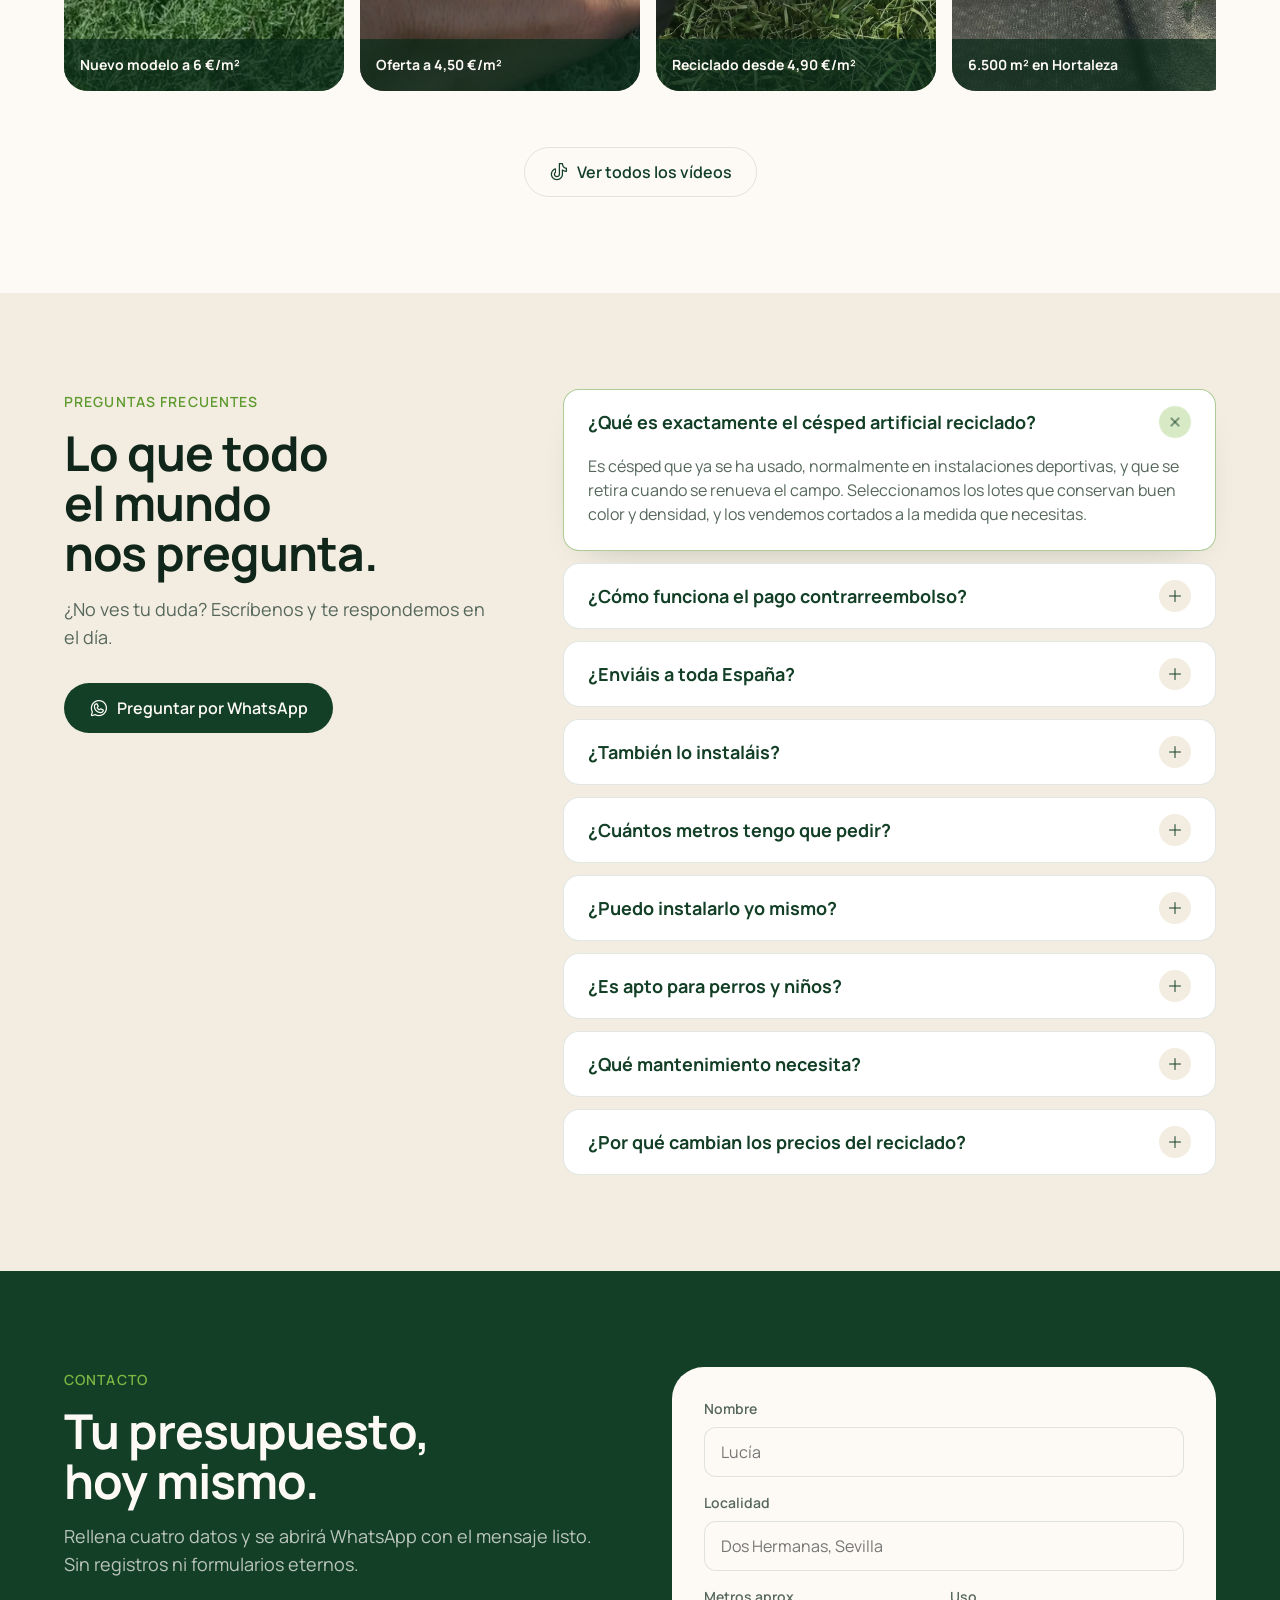
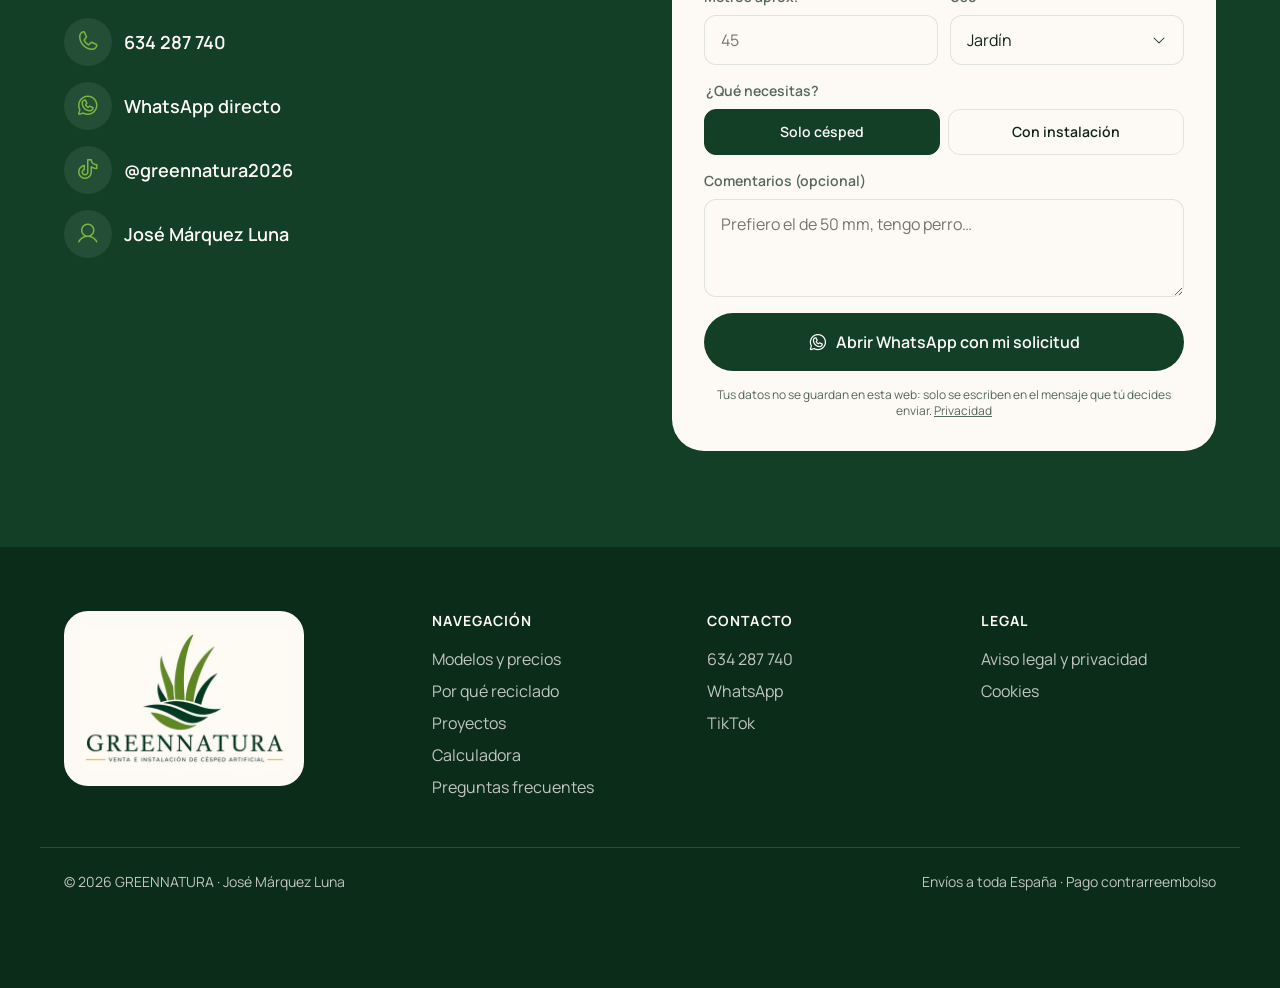
==== commit 56ee690f: "Evitar saltos del scroll en iOS al ocultarse la barra de direcciones Co-Authored-By: Claude Opus 5.5" ====
--- a/index.html
+++ b/index.html
@@ -649,6 +649,6 @@
 
   <script src="lib/gsap/gsap.min.js?v=20261021" defer></script>
   <script src="lib/gsap/ScrollTrigger.min.js?v=20261021" defer></script>
-  <script src="main.js?v=20261021d" defer></script>
+  <script src="main.js?v=20261021e" defer></script>
 </body>
 </html>
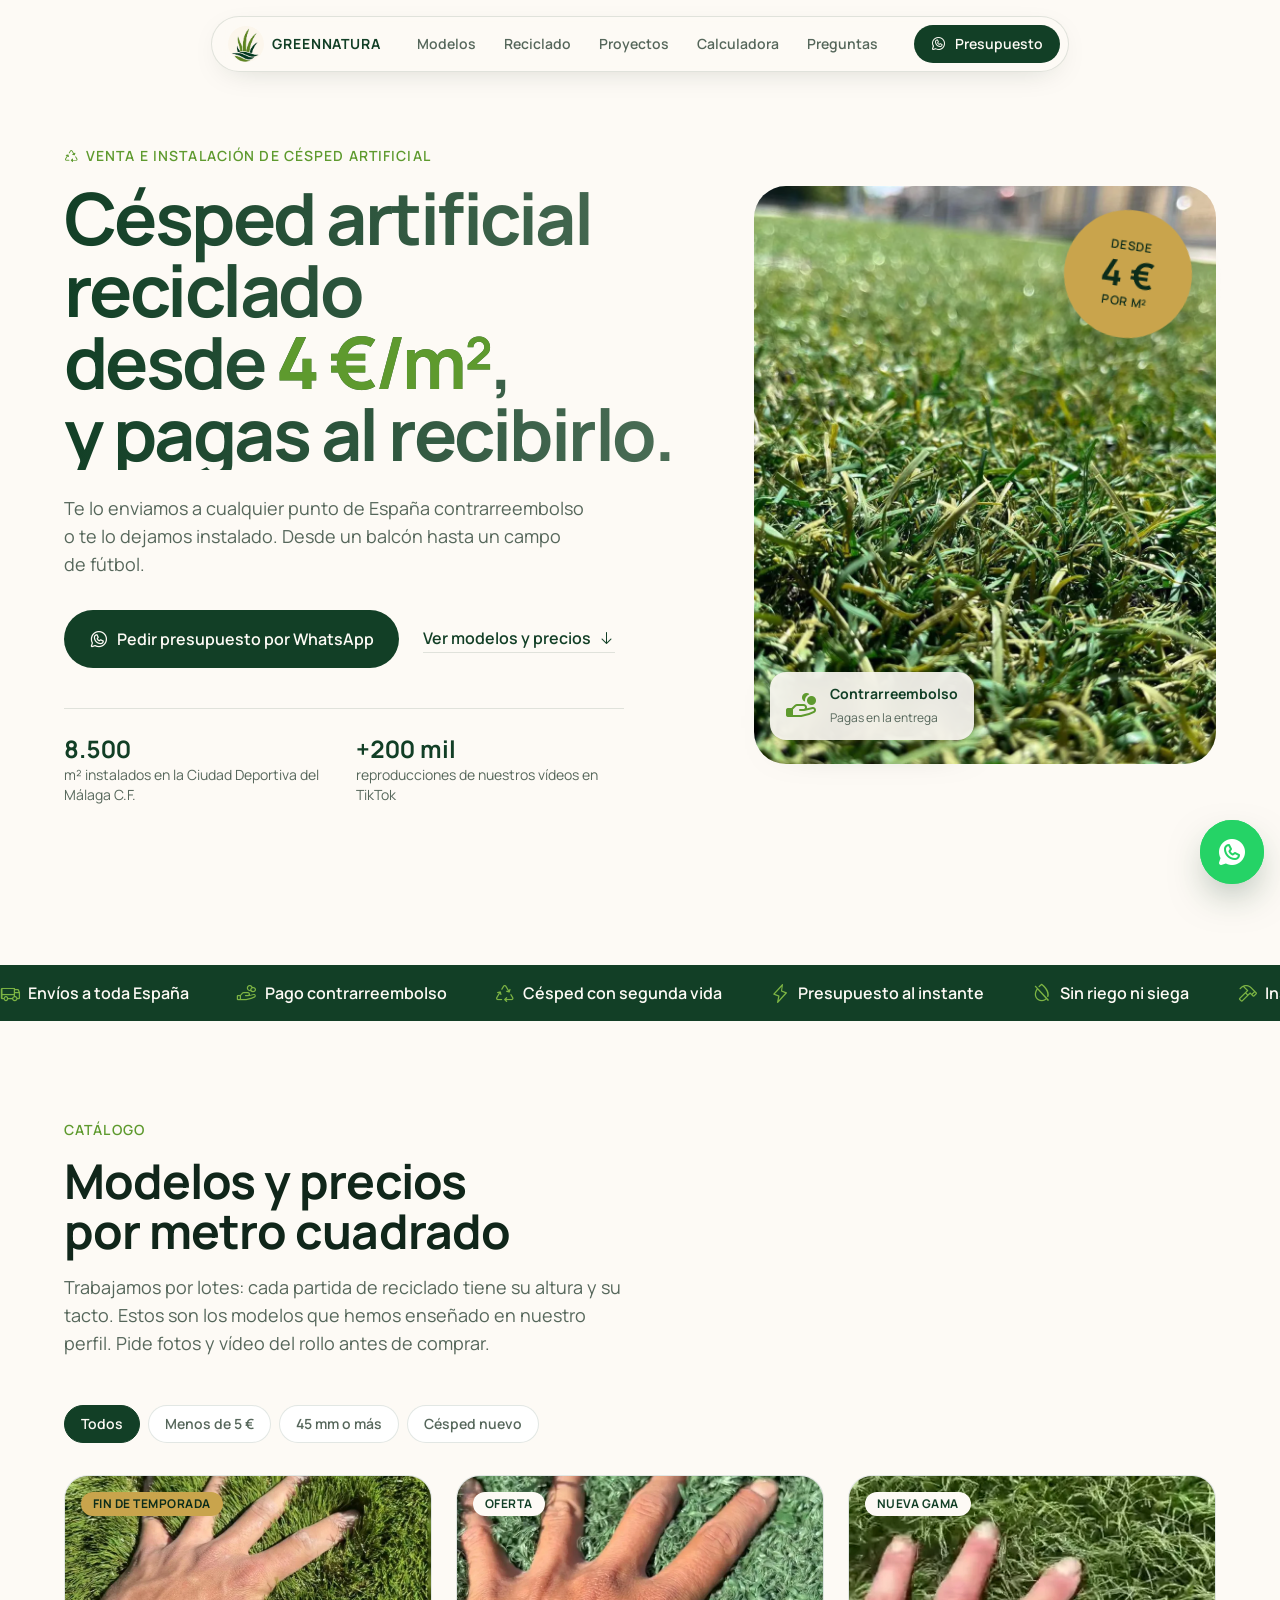
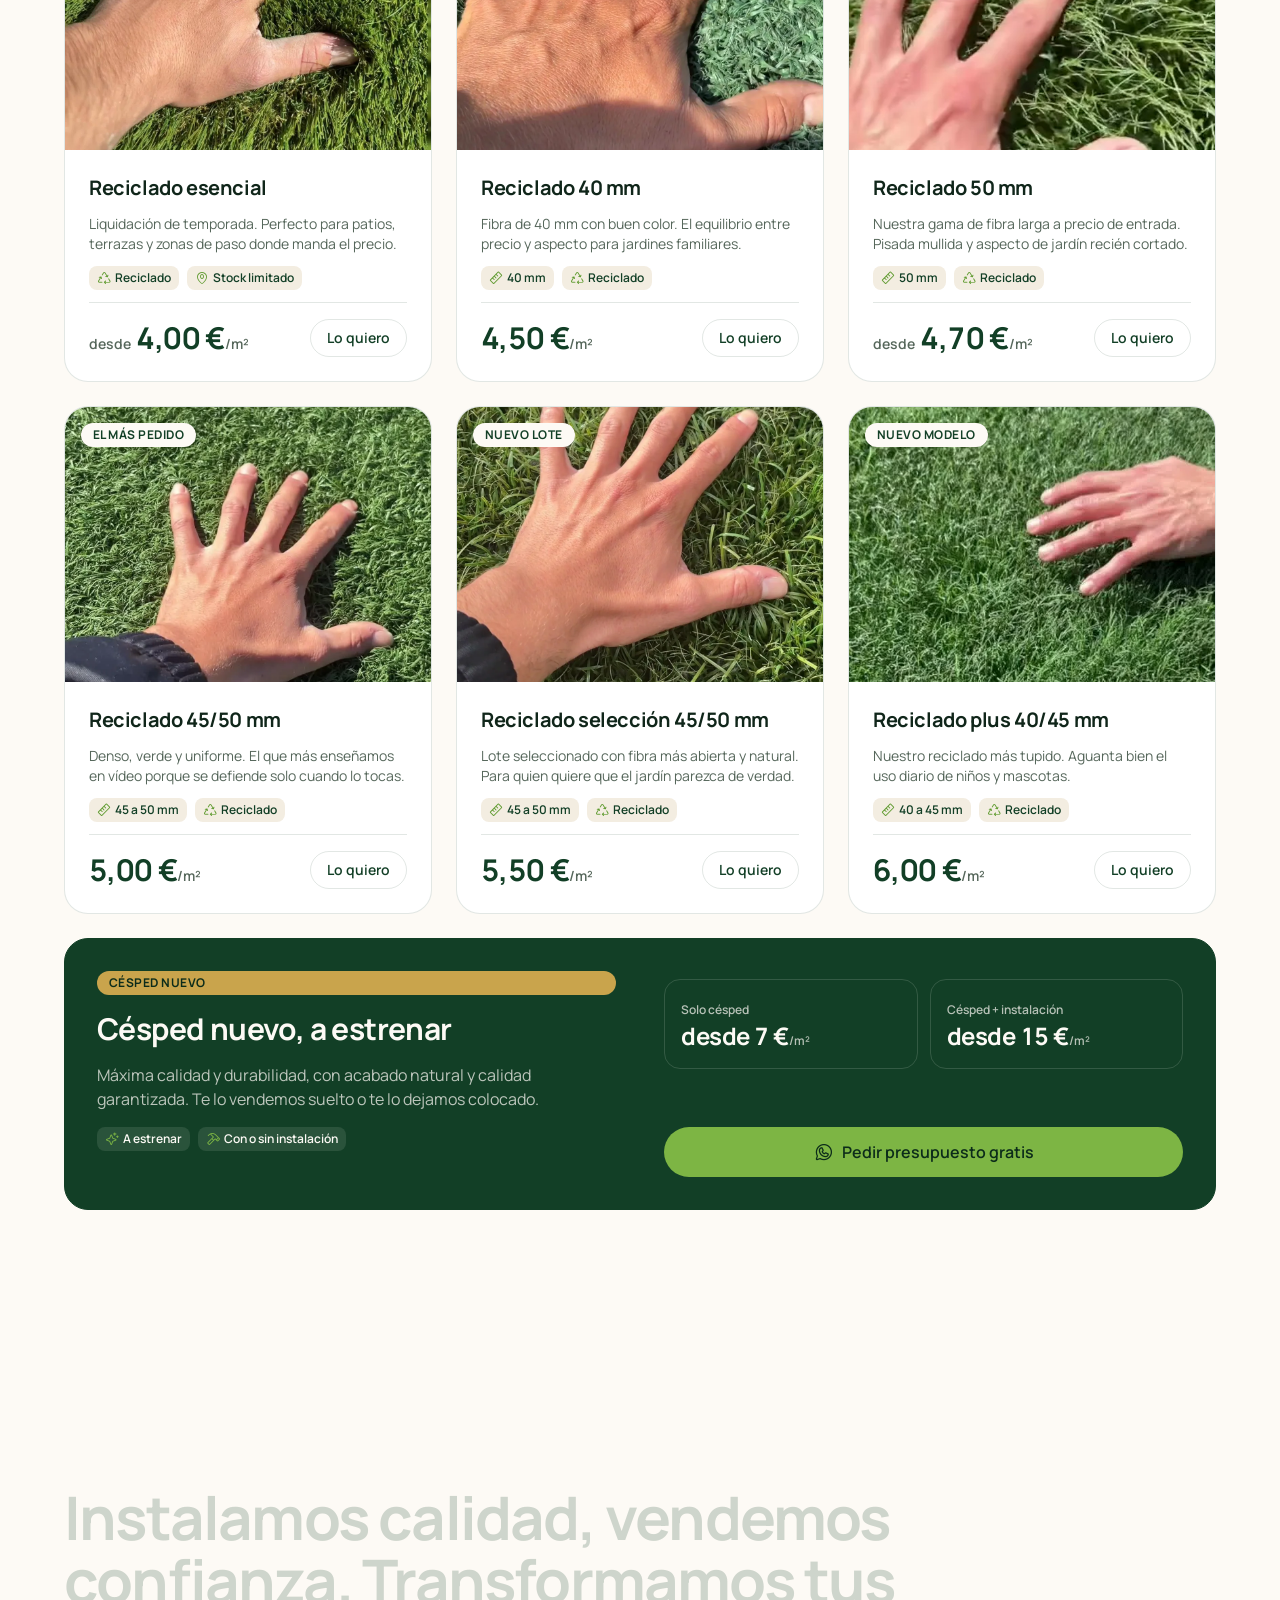
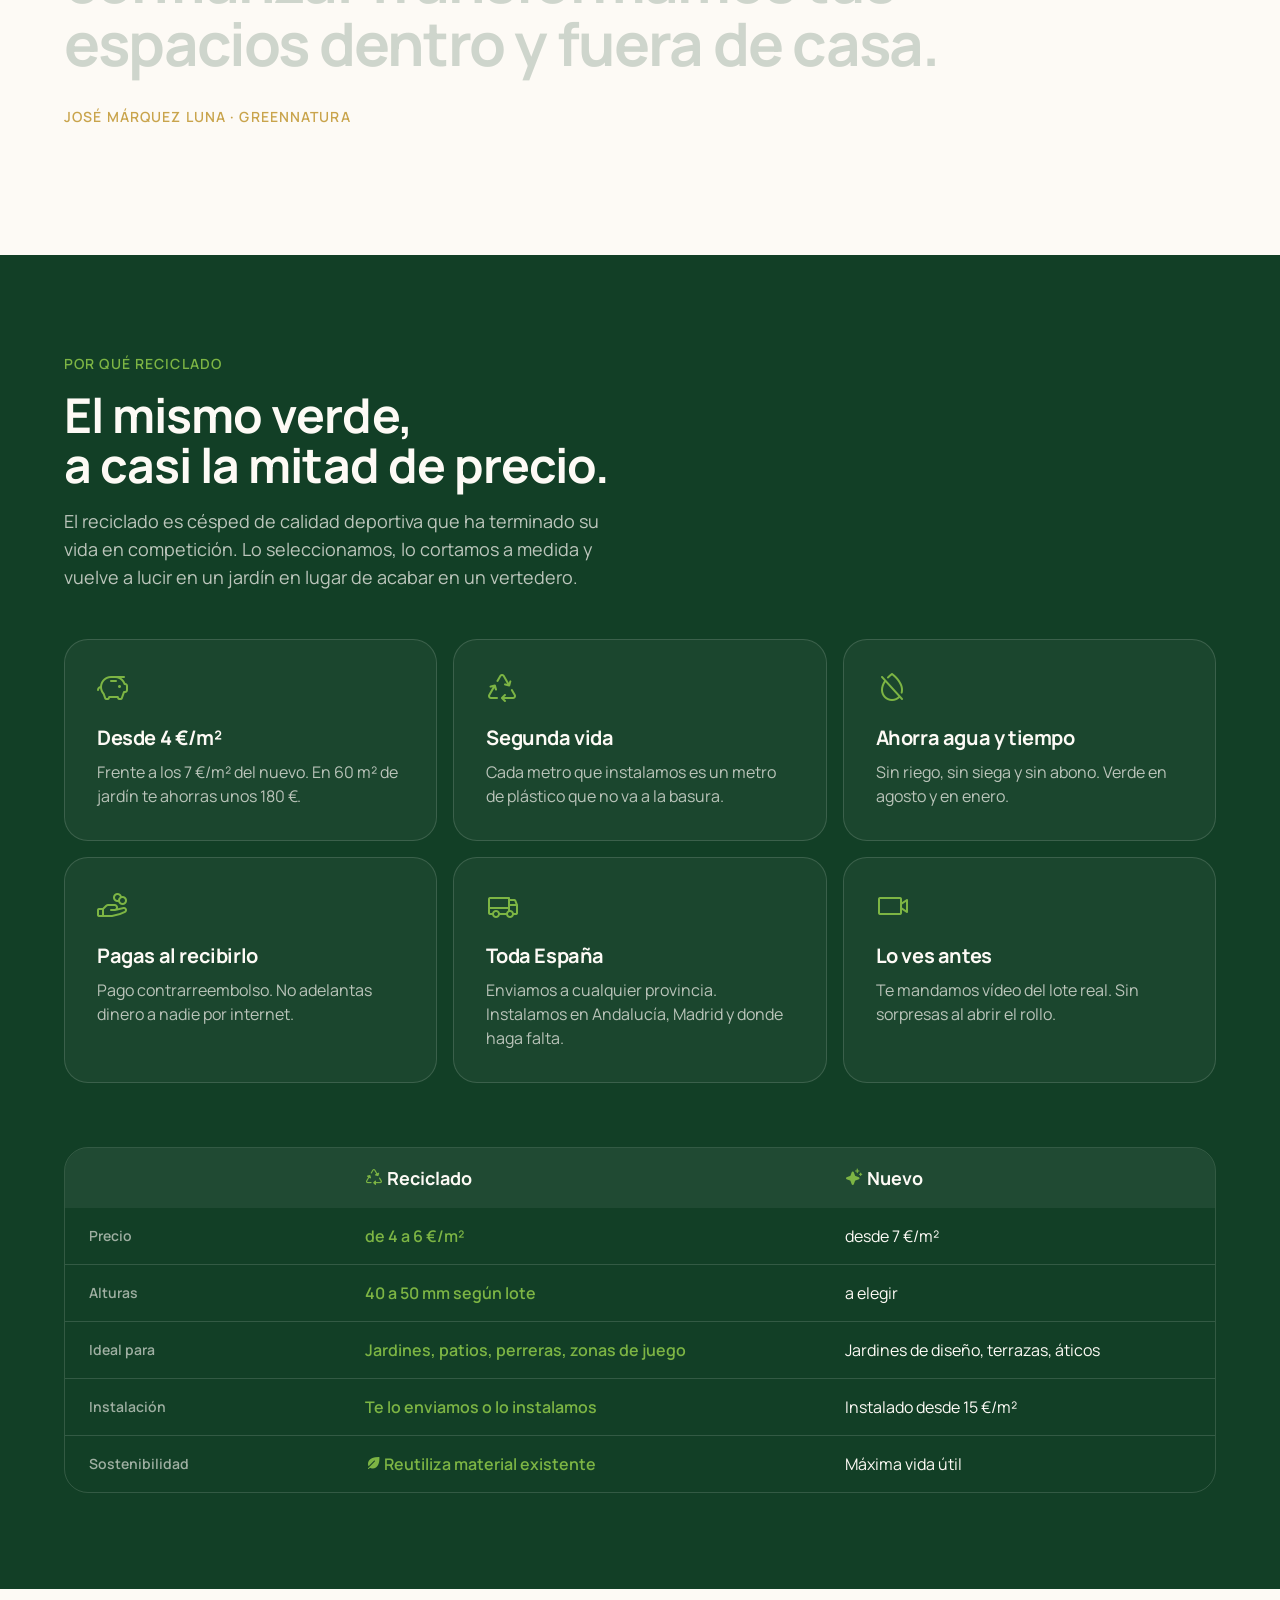
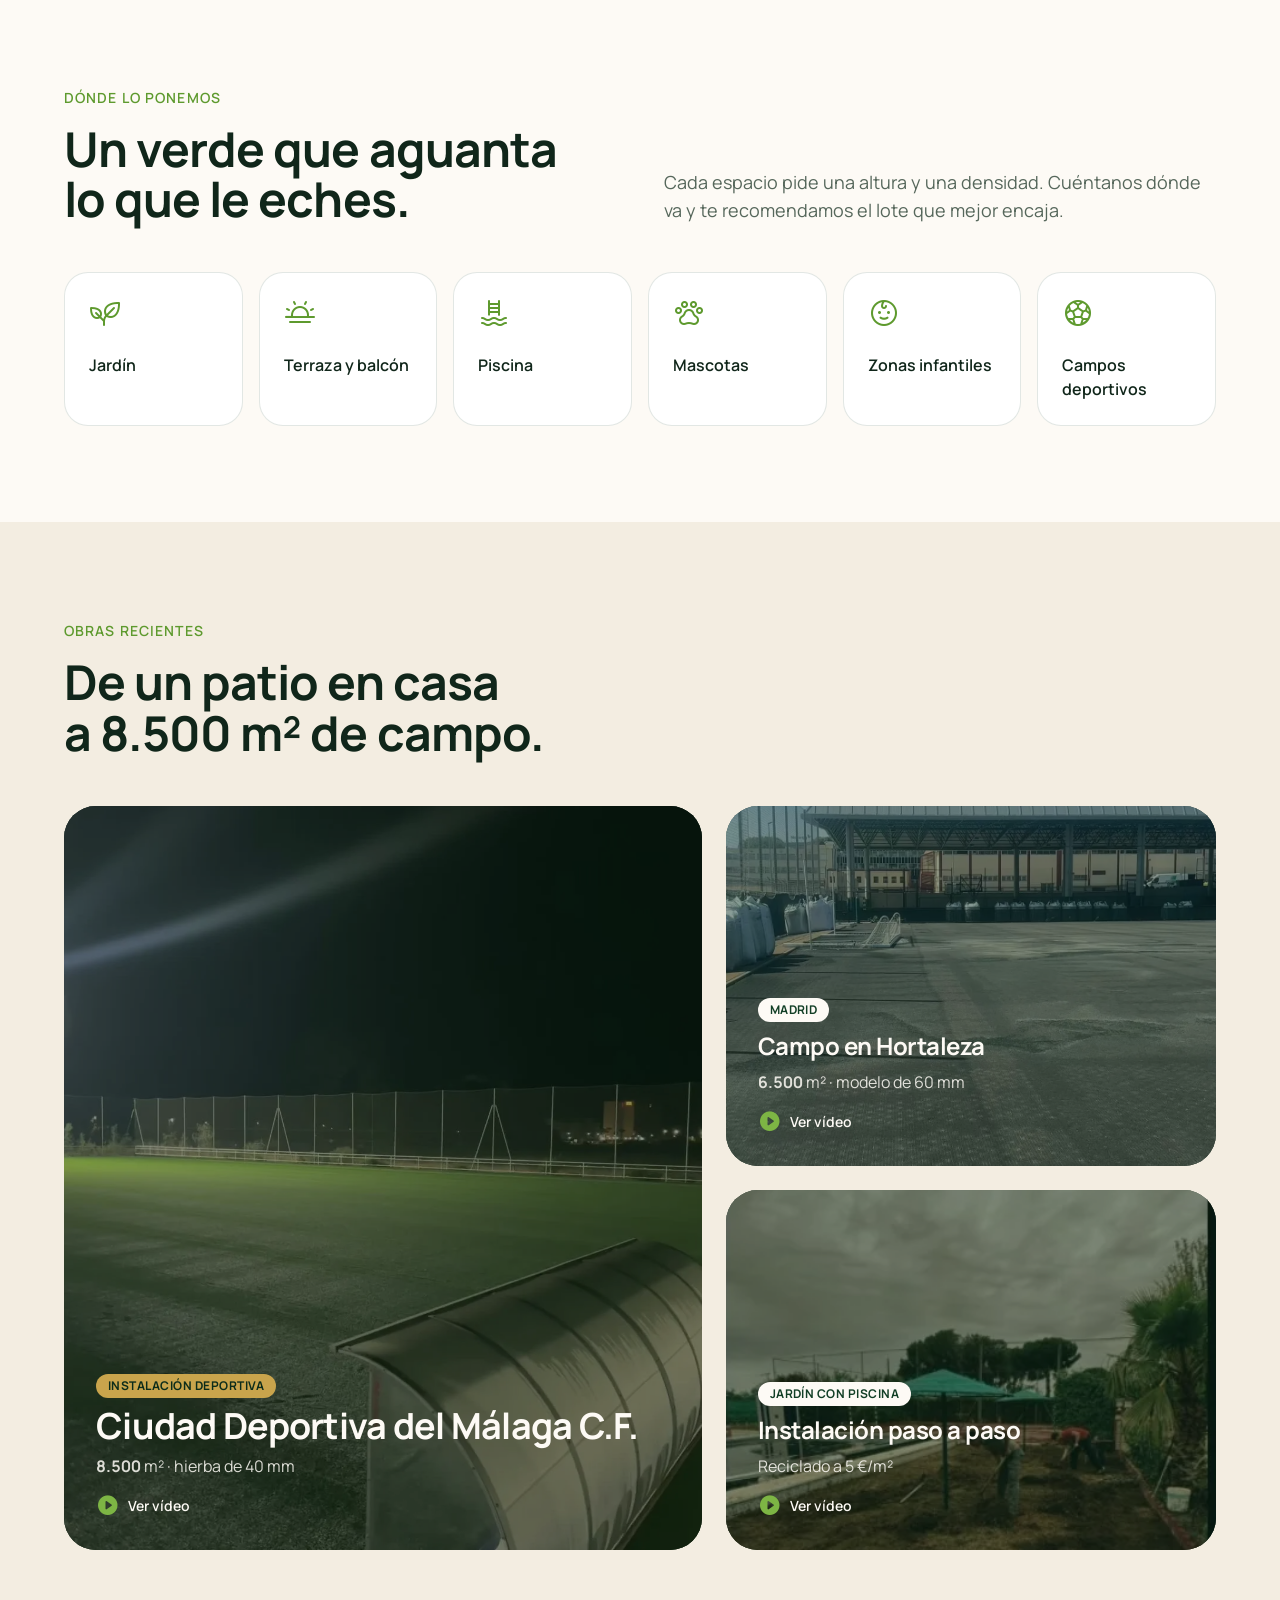
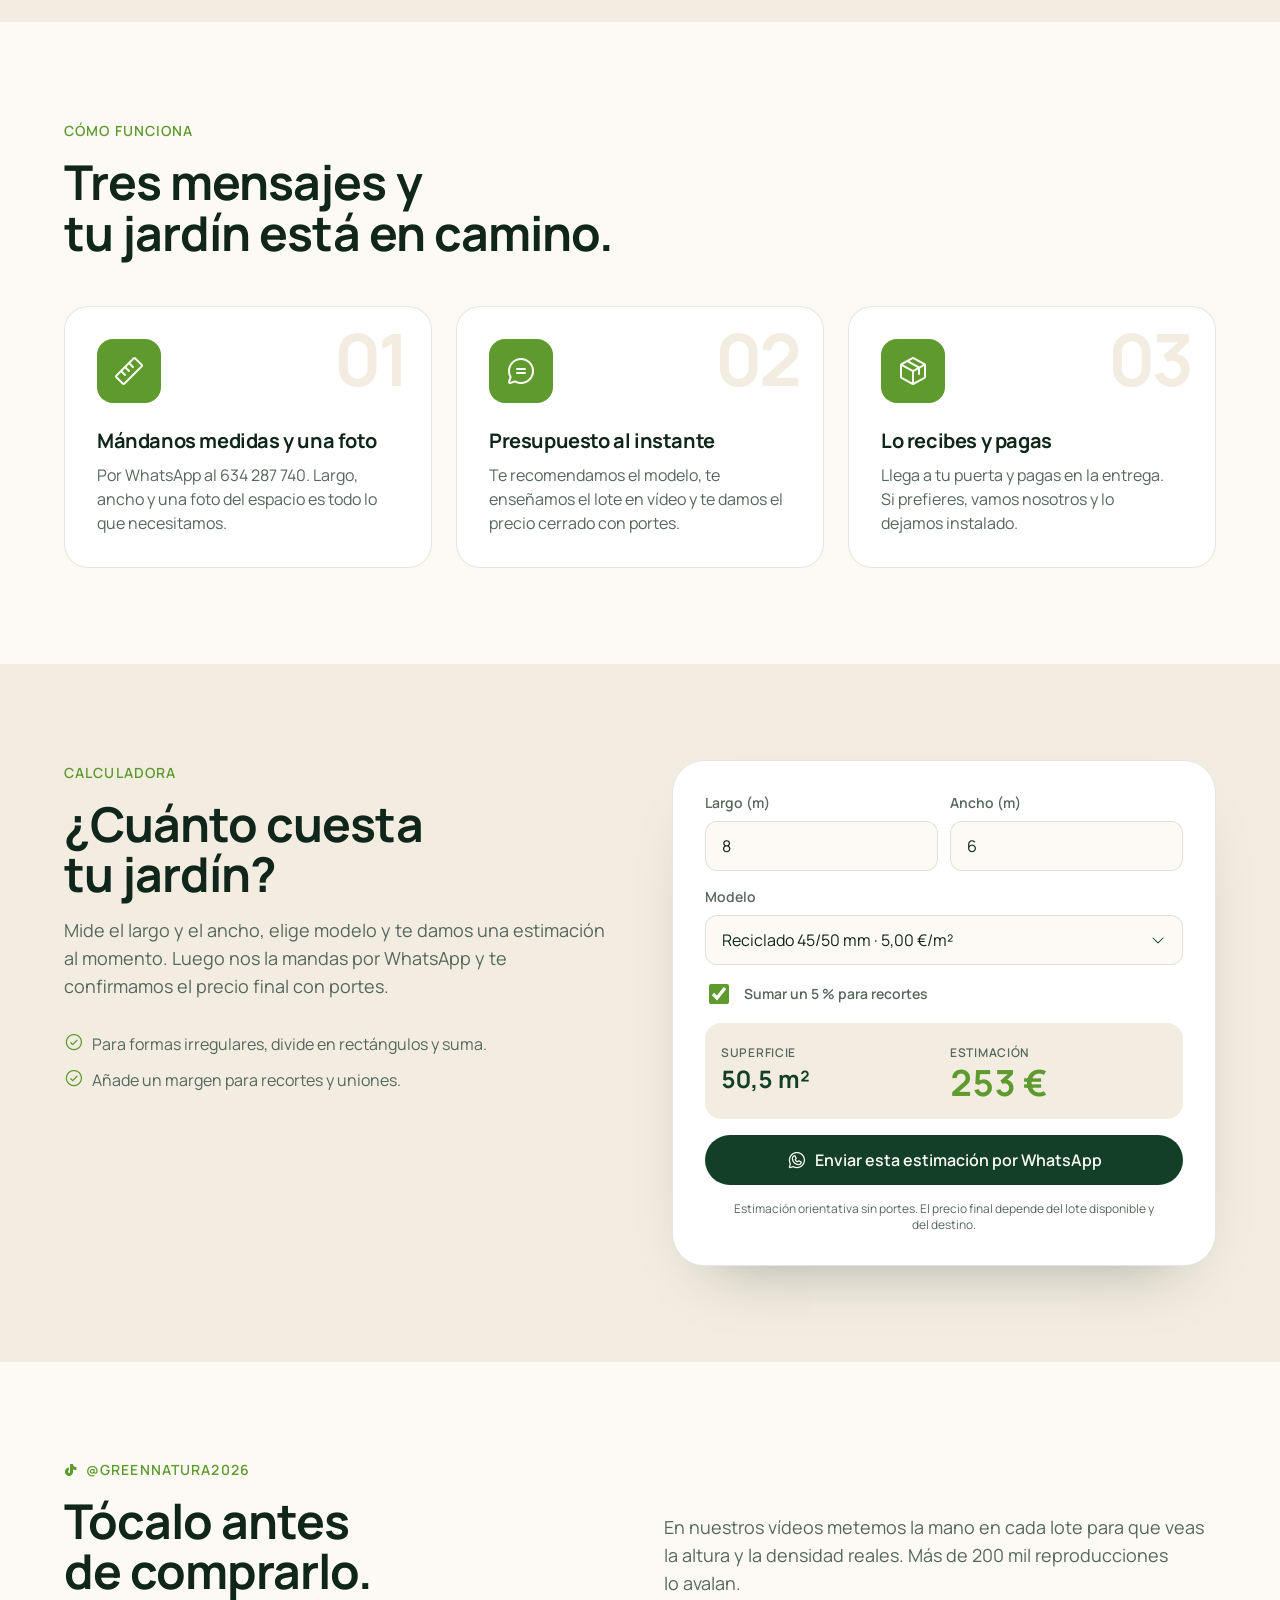
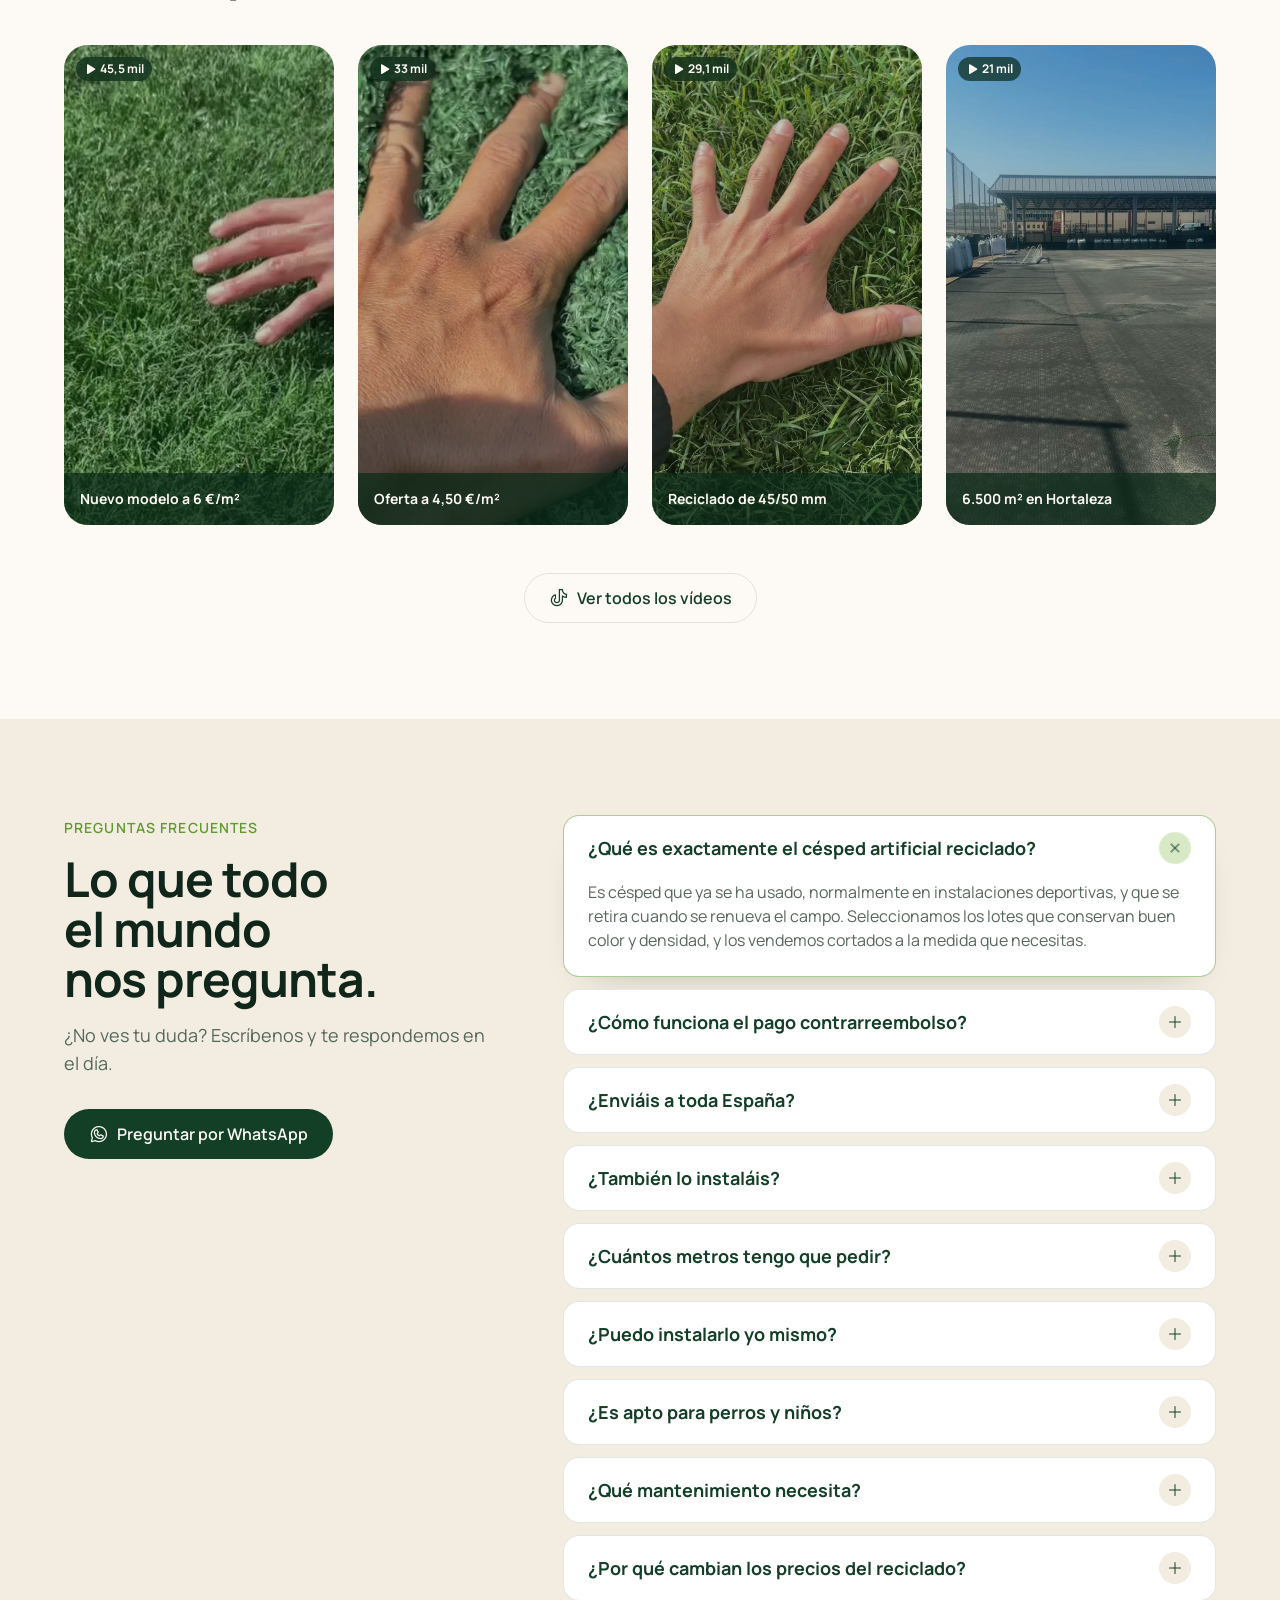
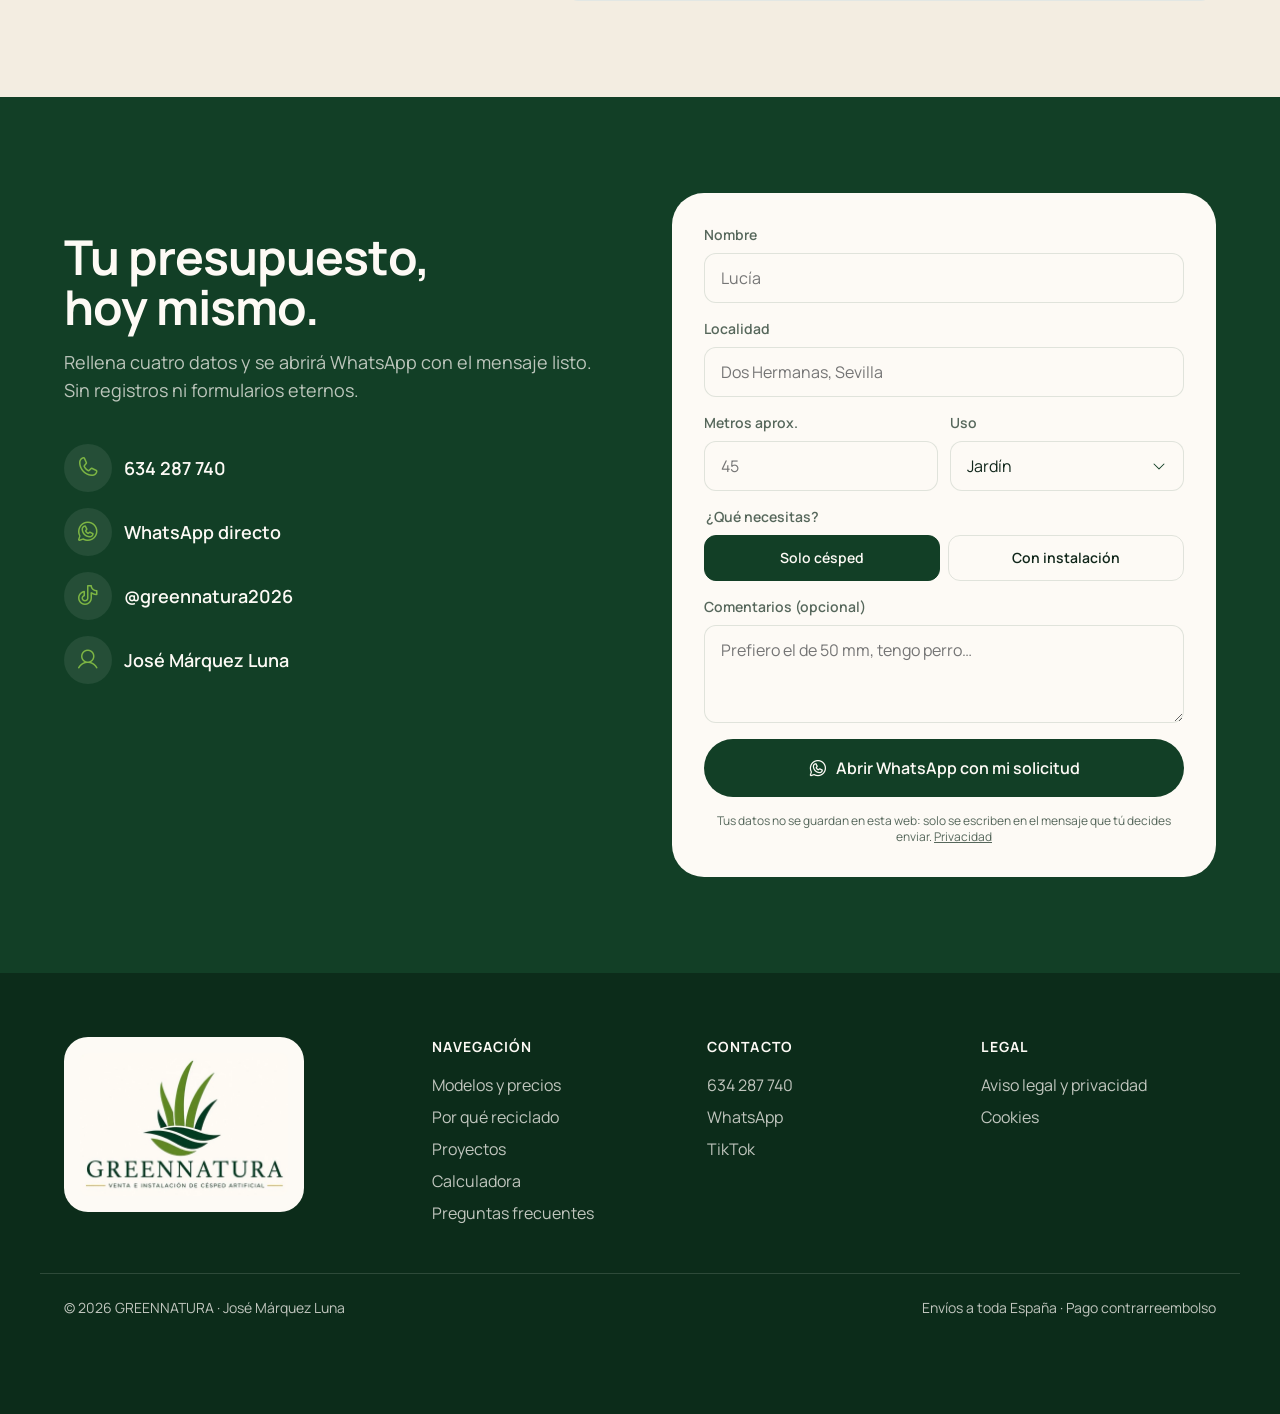
==== commit 863d42c2: "Prototipo V1: volver al escaparate clásico sin escenas de scroll La versión con escenas tipo Apple v" ====
--- a/index.html
+++ b/index.html
@@ -22,7 +22,7 @@
   <link rel="preload" href="assets/img/hero.webp" as="image">
   <link rel="stylesheet" href="lib/phosphor/style.css?v=20261021">
   <link rel="stylesheet" href="lib/phosphor/fill.css?v=20261021">
-  <link rel="stylesheet" href="styles.css?v=20261021d">
+  <link rel="stylesheet" href="styles.css?v=20261021">
   <script>document.documentElement.classList.add('js');</script>
 
   <script type="application/ld+json">
@@ -86,50 +86,47 @@
 
   <main id="main">
 
-    <!-- ===== HERO (escena fijada: la foto se expande a pantalla completa con el scroll) ===== -->
+    <!-- ===== HERO ===== -->
     <section class="hero" id="inicio">
-      <div class="hero__sticky">
-        <div class="hero__copy container">
-          <p class="eyebrow"><i class="ph-fill ph-recycle" aria-hidden="true"></i> Venta e instalación de césped artificial</p>
-          <h1 class="hero__title">
+      <div class="container hero__grid">
+        <div class="hero__copy">
+          <p class="eyebrow reveal"><i class="ph-fill ph-recycle" aria-hidden="true"></i> Venta e instalación de césped artificial</p>
+          <h1 class="hero__title reveal">
             Césped artificial reciclado<br>
-            desde <span class="hl">4 €/m²</span>, y pagas al recibirlo.
+            desde <span class="hl">4 €/m²</span>,<br>
+            y pagas al recibirlo.
           </h1>
-          <p class="hero__sub">
+          <p class="hero__sub reveal">
             Te lo enviamos a cualquier punto de España contrarreembolso
             o te lo dejamos instalado. Desde un balcón hasta un campo de fútbol.
           </p>
-          <div class="hero__actions">
+          <div class="hero__actions reveal">
             <a class="btn btn--dark btn--lg" href="https://wa.me/34634287740?text=Hola%20GREENNATURA%2C%20quiero%20un%20presupuesto%20de%20c%C3%A9sped%20artificial" target="_blank" rel="noopener">
               <i class="ph ph-whatsapp-logo" aria-hidden="true"></i> Pedir presupuesto por WhatsApp
             </a>
-            <a class="link-arrow" href="#instalacion">Ver cómo lo instalamos <i class="ph ph-arrow-down" aria-hidden="true"></i></a>
+            <a class="link-arrow" href="#modelos">Ver modelos y precios <i class="ph ph-arrow-down" aria-hidden="true"></i></a>
           </div>
-        </div>
-
-        <figure class="hero__stage" id="hero-stage">
+          <ul class="hero__proof reveal" aria-label="Datos destacados">
+            <li><strong data-count="8500" data-sep=".">8.500</strong> m² instalados en la Ciudad Deportiva del Málaga C.F.</li>
+            <li><strong data-count="200" data-prefix="+" data-suffix=" mil">+200 mil</strong> reproducciones de nuestros vídeos en TikTok</li>
+          </ul>
+        </div>
+
+        <figure class="hero__media reveal">
           <img src="assets/img/hero.webp" alt="Primer plano de césped artificial reciclado de fibra larga" width="1600" height="1200" fetchpriority="high">
-          <figcaption class="hero__over">
-            <p class="hero__over-kicker">Verde los 365 días</p>
-            <p class="hero__over-title">Sin riego, sin siega<br>y sin pagar por adelantado.</p>
+          <figcaption class="price-tag">
+            <span>desde</span>
+            <strong>4 €</strong>
+            <span>por m²</span>
           </figcaption>
-          <div class="price-tag" aria-hidden="true"><span>desde</span><strong>4 €</strong><span>por m²</span></div>
           <div class="hero__chip">
             <i class="ph-fill ph-hand-coins" aria-hidden="true"></i>
             <div><strong>Contrarreembolso</strong><span>Pagas en la entrega</span></div>
           </div>
         </figure>
       </div>
-    </section>
-
-    <div class="proof container">
-      <ul class="proof__list" aria-label="Datos destacados">
-        <li class="reveal"><strong data-count="8500" data-sep=".">8.500</strong> m² instalados en la Ciudad Deportiva del Málaga C.F.</li>
-        <li class="reveal"><strong data-count="6500" data-sep=".">6.500</strong> m² de campo deportivo en Hortaleza, Madrid</li>
-        <li class="reveal"><strong data-count="200" data-prefix="+" data-suffix=" mil">+200 mil</strong> reproducciones de nuestros vídeos en TikTok</li>
-      </ul>
-    </div>
-    <canvas class="grass" id="grass" aria-hidden="true"></canvas>
+      <canvas class="grass" id="grass" aria-hidden="true"></canvas>
+    </section>
 
     <!-- ===== MARQUEE ===== -->
     <div class="ticker" aria-label="Ventajas">
@@ -149,25 +146,6 @@
       </div>
     </div>
 
-    <!-- ===== INSTALACIÓN (scroll world: la cámara recorre la obra capa a capa) ===== -->
-    <section class="build" id="instalacion" aria-labelledby="build-title">
-      <div class="build__sticky">
-        <canvas class="build__canvas" id="build-canvas" aria-hidden="true"></canvas>
-        <div class="build__copy container">
-          <p class="eyebrow">Instalación profesional</p>
-          <h2 class="build__title" id="build-title">Así queda tu jardín,<br>capa a capa.</h2>
-          <ol class="build__steps">
-            <li class="build__step is-active"><span class="build__n">01</span><h3>Preparamos el terreno</h3><p>Retiramos hierbas y piedras y nivelamos para que el agua corra y no se encharque.</p></li>
-            <li class="build__step"><span class="build__n">02</span><h3>Base compactada</h3><p>Extendemos zahorra y la compactamos. Es lo que hace que el césped no se hunda con los años.</p></li>
-            <li class="build__step"><span class="build__n">03</span><h3>Malla antihierbas</h3><p>Una capa que deja pasar el agua y no deja salir ni una mala hierba.</p></li>
-            <li class="build__step"><span class="build__n">04</span><h3>Extendemos el césped</h3><p>Desenrollamos, cortamos a medida y unimos con banda y cola. Sin costuras a la vista.</p></li>
-            <li class="build__step"><span class="build__n">05</span><h3>Sílice y cepillado</h3><p>Arena de sílice para asentar la fibra y un cepillado a contrapelo. Listo para estrenar.</p></li>
-          </ol>
-        </div>
-        <div class="build__rail" aria-hidden="true"><span></span><span></span><span></span><span></span><span></span></div>
-      </div>
-    </section>
-
     <!-- ===== MODELOS ===== -->
     <section class="section" id="modelos">
       <div class="container">
@@ -273,23 +251,12 @@
       </div>
     </section>
 
-    <!-- ===== PRECIO (escena fijada: el 7 € se tacha y entra el 4 €) ===== -->
-    <section class="drop" id="reciclado" aria-labelledby="drop-cap">
-      <div class="drop__sticky">
-        <div class="drop__prices">
-          <p class="drop__old"><small>Césped nuevo</small><span class="drop__num">7 €<i>/m²</i><span class="drop__strike" aria-hidden="true"></span></span></p>
-          <p class="drop__new"><small>Reciclado GREENNATURA</small><span class="drop__num">4 €<i>/m²</i></span></p>
-        </div>
-        <h2 class="drop__cap" id="drop-cap">El mismo verde,<br>a casi la mitad de precio.</h2>
-      </div>
-    </section>
-
     <!-- ===== RECICLADO VS NUEVO ===== -->
-    <section class="section section--dark section--flush" aria-labelledby="reciclado-title">
+    <section class="section section--dark" id="reciclado">
       <div class="container">
         <header class="section__head">
           <p class="eyebrow eyebrow--light reveal">Por qué reciclado</p>
-          <h2 class="reveal" id="reciclado-title">Césped con<br>una segunda vida.</h2>
+          <h2 class="reveal">El mismo verde,<br>a casi la mitad de precio.</h2>
           <p class="section__lead reveal">El reciclado es césped de calidad deportiva que ha terminado su vida en competición. Lo seleccionamos, lo cortamos a medida y vuelve a lucir en un jardín en lugar de acabar en un vertedero.</p>
         </header>
 
@@ -386,7 +353,6 @@
           <p class="eyebrow reveal">Cómo funciona</p>
           <h2 class="reveal">Tres mensajes y<br>tu jardín está en camino.</h2>
         </header>
-        <div class="steps__track" aria-hidden="true"><span class="steps__line" id="steps-line"></span></div>
         <ol class="steps">
           <li class="step reveal">
             <span class="step__n">01</span>
@@ -468,26 +434,18 @@
     <!-- ===== TIKTOK ===== -->
     <section class="section" id="tiktok">
       <div class="container">
-        <div class="hscroll" id="hscroll">
-          <div class="hscroll__sticky">
-          <header class="section__head section__head--row">
-            <div>
-              <p class="eyebrow reveal"><i class="ph-fill ph-tiktok-logo" aria-hidden="true"></i> @greennatura2026</p>
-              <h2 class="reveal">Tócalo antes<br>de comprarlo.</h2>
-            </div>
-            <p class="section__lead reveal">En nuestros vídeos metemos la mano en cada lote para que veas la altura y la densidad reales. Más de 200 mil reproducciones lo avalan.</p>
-          </header>
-            <div class="reels" id="reels">
-            <a class="reel" href="https://www.tiktok.com/@greennatura2026/video/7624119531556015362" target="_blank" rel="noopener"><img src="assets/img/modelo-45.webp" alt="Vídeo: Nuevo modelo a 6 €/m²" loading="lazy" width="540" height="601"><span class="reel__views"><i class="ph-fill ph-play" aria-hidden="true"></i> 45,5 mil</span><span class="reel__cap">Nuevo modelo a 6 €/m²</span></a>
-            <a class="reel" href="https://www.tiktok.com/@greennatura2026/video/7645423240516603158" target="_blank" rel="noopener"><img src="assets/img/modelo-40.webp" alt="Vídeo: Oferta a 4,50 €/m²" loading="lazy" width="1080" height="1133"><span class="reel__views"><i class="ph-fill ph-play" aria-hidden="true"></i> 33 mil</span><span class="reel__cap">Oferta a 4,50 €/m²</span></a>
-            <a class="reel" href="https://www.tiktok.com/@greennatura2026/video/7627945534824779030" target="_blank" rel="noopener"><img src="assets/img/modelo-45-50.webp" alt="Vídeo: Reciclado desde 4,90 €/m²" loading="lazy" width="1080" height="1498"><span class="reel__views"><i class="ph-fill ph-play" aria-hidden="true"></i> 29,1 mil</span><span class="reel__cap">Reciclado desde 4,90 €/m²</span></a>
-            <a class="reel" href="https://www.tiktok.com/@greennatura2026/video/7696979085884427542" target="_blank" rel="noopener"><img src="assets/img/hortaleza.webp" alt="Vídeo: 6.500 m² en Hortaleza" loading="lazy" width="1080" height="1920"><span class="reel__views"><i class="ph-fill ph-play" aria-hidden="true"></i> 21 mil</span><span class="reel__cap">6.500 m² en Hortaleza</span></a>
-            <a class="reel" href="https://www.tiktok.com/@greennatura2026/video/7625984941834112278" target="_blank" rel="noopener"><img src="assets/img/modelo-50.webp" alt="Vídeo: Nueva gama de 50 mm" loading="lazy" width="540" height="757"><span class="reel__views"><i class="ph-fill ph-play" aria-hidden="true"></i> 17,4 mil</span><span class="reel__cap">Nueva gama de 50 mm</span></a>
-            <a class="reel" href="https://www.tiktok.com/@greennatura2026/video/7628727735539518742" target="_blank" rel="noopener"><img src="assets/img/instalacion-reciente.webp" alt="Vídeo: Instalamos en toda España" loading="lazy" width="1080" height="1124"><span class="reel__views"><i class="ph-fill ph-play" aria-hidden="true"></i> 15,3 mil</span><span class="reel__cap">Instalamos en toda España</span></a>
-            <a class="reel" href="https://www.tiktok.com/@greennatura2026/video/7623750688237014294" target="_blank" rel="noopener"><img src="assets/img/reciclado-45-50.webp" alt="Vídeo: Reciclado de 45/50 mm a 5 €" loading="lazy" width="1080" height="1920"><span class="reel__views"><i class="ph-fill ph-play" aria-hidden="true"></i> 14,5 mil</span><span class="reel__cap">Reciclado de 45/50 mm a 5 €</span></a>
-            <a class="reel" href="https://www.tiktok.com/@greennatura2026/video/7662464422446746902" target="_blank" rel="noopener"><img src="assets/img/flyer.webp" alt="Vídeo: Césped nuevo desde 7 €/m²" loading="lazy" width="1080" height="1528"><span class="reel__views"><i class="ph-fill ph-play" aria-hidden="true"></i> 14,1 mil</span><span class="reel__cap">Césped nuevo desde 7 €/m²</span></a>
-            </div>
+        <header class="section__head section__head--row">
+          <div>
+            <p class="eyebrow reveal"><i class="ph-fill ph-tiktok-logo" aria-hidden="true"></i> @greennatura2026</p>
+            <h2 class="reveal">Tócalo antes<br>de comprarlo.</h2>
           </div>
+          <p class="section__lead reveal">En nuestros vídeos metemos la mano en cada lote para que veas la altura y la densidad reales. Más de 200 mil reproducciones lo avalan.</p>
+        </header>
+        <div class="reels">
+          <a class="reel reveal" href="https://www.tiktok.com/@greennatura2026/video/7624119531556015362" target="_blank" rel="noopener"><img src="assets/img/modelo-45.webp" alt="Vídeo del nuevo modelo a 6 €/m²" loading="lazy" width="540" height="601"><span class="reel__views"><i class="ph-fill ph-play" aria-hidden="true"></i> 45,5 mil</span><span class="reel__cap">Nuevo modelo a 6 €/m²</span></a>
+          <a class="reel reveal" href="https://www.tiktok.com/@greennatura2026/video/7645423240516603158" target="_blank" rel="noopener"><img src="assets/img/modelo-40.webp" alt="Vídeo de la oferta a 4,50 €/m²" loading="lazy" width="1080" height="1133"><span class="reel__views"><i class="ph-fill ph-play" aria-hidden="true"></i> 33 mil</span><span class="reel__cap">Oferta a 4,50 €/m²</span></a>
+          <a class="reel reveal" href="https://www.tiktok.com/@greennatura2026/video/7627945534824779030" target="_blank" rel="noopener"><img src="assets/img/modelo-45-50.webp" alt="Vídeo de césped reciclado desde 4,90 €/m²" loading="lazy" width="1080" height="1498"><span class="reel__views"><i class="ph-fill ph-play" aria-hidden="true"></i> 29,1 mil</span><span class="reel__cap">Reciclado de 45/50 mm</span></a>
+          <a class="reel reveal" href="https://www.tiktok.com/@greennatura2026/video/7696979085884427542" target="_blank" rel="noopener"><img src="assets/img/hortaleza.webp" alt="Vídeo de la instalación deportiva de Hortaleza" loading="lazy" width="1080" height="1920"><span class="reel__views"><i class="ph-fill ph-play" aria-hidden="true"></i> 21 mil</span><span class="reel__cap">6.500 m² en Hortaleza</span></a>
         </div>
         <div class="center reveal">
           <a class="btn btn--ghost" href="https://www.tiktok.com/@greennatura2026" target="_blank" rel="noopener"><i class="ph ph-tiktok-logo" aria-hidden="true"></i> Ver todos los vídeos</a>
@@ -647,8 +605,6 @@
     <i class="ph-fill ph-whatsapp-logo" aria-hidden="true"></i>
   </a>
 
-  <script src="lib/gsap/gsap.min.js?v=20261021" defer></script>
-  <script src="lib/gsap/ScrollTrigger.min.js?v=20261021" defer></script>
-  <script src="main.js?v=20261021e" defer></script>
+  <script src="main.js?v=20261021" defer></script>
 </body>
 </html>
--- a/styles.css
+++ b/styles.css
@@ -203,134 +203,67 @@
 .menu__foot { display: flex; flex-direction: column; gap: 16px; align-items: flex-start; }
 .menu__tel { font-weight: 700; font-size: 20px; line-height: 28px; color: var(--forest); text-decoration: none; }
 
-/* ---------- HERO ----------
-   Sin JS/GSAP: portada normal con la foto en tarjeta.
-   Con .motion: escena fijada de 260vh y la foto se abre a pantalla completa. */
-.hero { position: relative; }
-.hero__sticky { position: relative; padding: 128px 0 0; }
-.hero__copy { display: flex; flex-direction: column; align-items: center; text-align: center; position: relative; z-index: 2; }
+/* ---------- HERO ---------- */
+.hero { position: relative; padding: 128px 0 0; overflow: hidden; }
+.hero__grid { display: grid; gap: 48px; align-items: center; position: relative; z-index: 2; }
 .hero__title {
-  font-size: 36px; line-height: 40px; letter-spacing: -0.035em; max-width: 920px;
+  font-size: 48px; line-height: 1; letter-spacing: -0.035em; max-width: 680px;
   background: linear-gradient(90deg, var(--forest) 0%, #4C6E57 100%);
   -webkit-background-clip: text; background-clip: text; color: transparent;
 }
 .hero__title .hl { color: var(--leaf); -webkit-text-fill-color: var(--leaf); }
-.hero__sub { font-size: 18px; line-height: 28px; color: var(--muted); max-width: 560px; margin-top: 24px; }
-.hero__actions { display: flex; flex-wrap: wrap; justify-content: center; align-items: center; gap: 24px; margin-top: 32px; }
-@media (min-width: 640px) { .hero__title { font-size: 48px; line-height: 1.02; } }
-@media (min-width: 1100px) { .hero__title { font-size: 72px; } }
-
-.hero__stage {
-  position: relative; margin: 48px auto 0; width: calc(100% - 32px); max-width: 1200px;
-  aspect-ratio: 16 / 9; border-radius: var(--r-2xl); overflow: hidden; background: var(--forest-2);
-}
-.hero__stage img { width: 100%; height: 100%; object-fit: cover; transform: scale(var(--zoom, 1)); transform-origin: 50% 60%; will-change: transform; }
-.hero__stage::after { content: ""; position: absolute; inset: 0; background: rgba(12, 44, 26, var(--shade, .25)); pointer-events: none; }
-.hero__over { position: absolute; left: 0; right: 0; bottom: 0; z-index: 2; padding: 32px; color: var(--cream); }
-.hero__over-kicker { font-size: 14px; line-height: 20px; font-weight: 600; letter-spacing: .08em; text-transform: uppercase; color: var(--leaf-2); }
-.hero__over-title { font-size: 30px; line-height: 36px; font-weight: 700; letter-spacing: -0.03em; margin-top: 8px; max-width: 760px; }
-@media (min-width: 900px) { .hero__over { padding: 64px; } .hero__over-title { font-size: 60px; line-height: 1.02; } }
-
+.hero__sub { font-size: 18px; line-height: 28px; color: var(--muted); max-width: 520px; margin-top: 24px; }
+.hero__actions { display: flex; flex-wrap: wrap; align-items: center; gap: 24px; margin-top: 32px; }
+.hero__proof { display: grid; gap: 16px; margin-top: 40px; padding-top: 24px; border-top: 1px solid var(--line); max-width: 560px; }
+.hero__proof li { font-size: 14px; line-height: 20px; color: var(--muted); }
+.hero__proof strong { display: block; font-size: 24px; line-height: 32px; color: var(--forest); font-variant-numeric: tabular-nums; }
+
+.hero__media { position: relative; margin: 0; border-radius: var(--r-2xl); }
+.hero__media img {
+  width: 100%; aspect-ratio: 4 / 5; object-fit: cover; border-radius: var(--r-2xl);
+  animation: heroZoom 2.4s var(--ease-out) both;
+}
+@keyframes heroZoom { from { transform: scale(1.08); filter: saturate(.6); } to { transform: scale(1); filter: saturate(1); } }
 .price-tag {
-  position: absolute; top: 24px; right: 24px; z-index: 2;
+  position: absolute; top: 24px; right: 24px;
   width: 128px; height: 128px; border-radius: 50%;
   display: flex; flex-direction: column; align-items: center; justify-content: center;
-  background: var(--gold); color: var(--forest-2); text-align: center; transform: rotate(8deg);
+  background: var(--gold); color: var(--forest-2); text-align: center;
   box-shadow: 0 16px 40px -16px rgba(12, 44, 26, .55);
+  animation: spinIn 1.4s var(--ease) .6s both;
 }
 .price-tag span { font-size: 12px; line-height: 16px; font-weight: 600; text-transform: uppercase; letter-spacing: .06em; }
 .price-tag strong { font-size: 36px; line-height: 40px; }
+@keyframes spinIn { from { transform: rotate(-30deg) scale(.4); opacity: 0; } to { transform: rotate(8deg) scale(1); opacity: 1; } }
 .hero__chip {
-  position: absolute; right: 24px; bottom: 24px; z-index: 2;
-  display: none; align-items: center; gap: 12px;
+  position: absolute; left: 16px; bottom: 24px;
+  display: flex; align-items: center; gap: 12px;
   padding: 12px 16px; border-radius: var(--r-lg);
   background: rgba(253, 250, 245, .9); backdrop-filter: blur(12px); -webkit-backdrop-filter: blur(12px);
-}
-@media (min-width: 900px) { .hero__chip { display: flex; } }
+  box-shadow: 0 16px 40px -20px rgba(12, 44, 26, .5);
+  animation: chipIn 1.2s var(--ease) .9s both;
+}
 .hero__chip i { font-size: 32px; color: var(--leaf); }
 .hero__chip strong { display: block; font-size: 14px; line-height: 20px; color: var(--forest); }
 .hero__chip span { font-size: 12px; line-height: 16px; color: var(--muted); }
-@media (max-width: 640px) { .price-tag { width: 96px; height: 96px; top: 16px; right: 16px; } .price-tag strong { font-size: 24px; line-height: 32px; } .hero__over { padding: 24px; } }
-
-.motion .hero { height: 260vh; }
-.motion .hero__sticky { position: sticky; top: 0; height: 100vh; height: 100svh; overflow: hidden; padding: 0; }
-.motion .hero__copy { position: absolute; left: 0; right: 0; top: 112px; opacity: var(--copy, 1); transform: translateY(var(--copy-y, 0)); will-change: transform, opacity; }
-.motion .hero__stage {
-  position: absolute; inset: 0; width: auto; max-width: none; margin: 0; aspect-ratio: auto; border-radius: 0;
-  clip-path: inset(var(--t, 62%) var(--x, 10%) var(--b, 24px) var(--x, 10%) round var(--r, 32px));
-}
-.motion .hero__over, .motion .price-tag, .motion .hero__chip { opacity: var(--over, 0); }
-.motion .hero__over { transform: translateY(calc((1 - var(--over, 0)) * 48px)); }
-@media (min-width: 900px) { .motion .hero__copy { top: 128px; } }
-@media (max-width: 640px) {
-  .motion .hero .link-arrow { display: none; }
-  .motion .price-tag { top: 96px; }
-}
-
-.proof { padding-top: 64px; }
-.proof__list { display: grid; gap: 24px; text-align: center; }
-@media (min-width: 900px) { .proof__list { grid-template-columns: repeat(3, 1fr); } }
-.proof__list li { color: var(--muted); font-size: 14px; line-height: 20px; }
-.proof__list strong { display: block; font-size: 48px; line-height: 1; color: var(--forest); letter-spacing: -0.03em; font-variant-numeric: tabular-nums; margin-bottom: 8px; }
-
-.grass { position: relative; display: block; width: 100%; height: 96px; margin-top: 32px; z-index: 1; pointer-events: none; }
-@media (min-width: 900px) { .grass { height: 128px; margin-top: 48px; } }
-
-/* ---------- Instalación capa a capa (scroll world) ---------- */
-.build { position: relative; background: var(--cream); }
-.build__sticky { position: relative; padding: 80px 0; }
-.build__canvas { display: block; width: 100%; height: 60vh; }
-.build__title { font-size: 36px; line-height: 40px; margin-bottom: 32px; color: var(--forest); }
-.build__steps { display: grid; gap: 24px; }
-.build__n { font-size: 14px; line-height: 20px; font-weight: 700; color: var(--leaf); letter-spacing: .08em; }
-.build__step h3 { font-size: 24px; line-height: 32px; color: var(--forest); margin: 4px 0 8px; }
-.build__step p { color: var(--muted); font-size: 18px; line-height: 28px; max-width: 400px; }
-.build__rail { display: none; }
-
-.motion .build { height: 560vh; }
-.motion .build__sticky { position: sticky; top: 0; height: 100vh; height: 100svh; overflow: hidden; padding: 0; }
-.motion .build__canvas { position: absolute; inset: 0; width: 100%; height: 100%; }
-.motion .build__copy { position: absolute; left: 0; right: 0; top: 96px; pointer-events: none; }
-.motion .build__title { font-size: 24px; line-height: 32px; margin-bottom: 16px; }
-.motion .build__step { grid-area: 1 / 1; opacity: 0; transform: translateY(24px); filter: blur(6px); transition: opacity .8s var(--ease), transform .8s var(--ease), filter .8s var(--ease); }
-.motion .build__step.is-active { opacity: 1; transform: none; filter: none; }
-.motion .build__step p { font-size: 16px; line-height: 24px; }
-.motion .build__rail { display: flex; gap: 8px; position: absolute; left: 50%; bottom: 24px; transform: translateX(-50%); }
-.build__rail span { width: 32px; height: 4px; border-radius: 4px; background: var(--line); overflow: hidden; position: relative; }
-.build__rail span::after { content: ""; position: absolute; inset: 0; background: var(--leaf); transform-origin: left; transform: scaleX(var(--f, 0)); }
+@keyframes chipIn { from { transform: translateY(24px); opacity: 0; } to { transform: none; opacity: 1; } }
+
+.grass { position: relative; display: block; width: 100%; height: 96px; margin-top: 24px; z-index: 1; pointer-events: none; }
+
 @media (min-width: 900px) {
-  .motion .build__copy { top: 0; bottom: 0; display: flex; flex-direction: column; justify-content: center; }
-  .motion .build__copy > * { max-width: 420px; }
-  .motion .build__title { font-size: 48px; line-height: 1.05; margin-bottom: 40px; }
-  .motion .build__step p { font-size: 18px; line-height: 28px; }
-  .motion .build__rail { left: auto; right: 32px; top: 50%; bottom: auto; transform: translateY(-50%); flex-direction: column; }
-  .build__rail span { width: 4px; height: 32px; }
-  .build__rail span::after { transform-origin: top; transform: scaleY(var(--f, 0)); }
-}
-
-/* ---------- Precio que se tacha ---------- */
-.drop { background: var(--forest); color: var(--cream); }
-.drop__sticky { display: flex; flex-direction: column; align-items: center; justify-content: center; gap: 40px; padding: 96px 24px; text-align: center; }
-.drop__prices { display: flex; flex-wrap: wrap; justify-content: center; gap: 48px; }
-.drop__old, .drop__new { display: flex; flex-direction: column; align-items: center; gap: 8px; }
-.drop small { font-size: 14px; line-height: 20px; font-weight: 600; letter-spacing: .08em; text-transform: uppercase; color: rgba(253, 250, 245, .6); }
-.drop__new small { color: var(--gold); }
-.drop__num { position: relative; font-size: 72px; line-height: 1; font-weight: 700; letter-spacing: -0.05em; font-variant-numeric: tabular-nums; }
-.drop__num i { font-style: normal; font-size: .35em; letter-spacing: 0; margin-left: 4px; }
-.drop__old .drop__num { color: rgba(253, 250, 245, .45); }
-.drop__new .drop__num { color: var(--leaf-2); }
-.drop__strike { position: absolute; left: -4%; right: -4%; top: 52%; height: 6px; border-radius: 6px; background: var(--gold); transform-origin: left; transform: rotate(-6deg) scaleX(var(--strike, 1)); }
-.drop__cap { font-size: 30px; line-height: 36px; max-width: 760px; }
-@media (min-width: 900px) { .drop__num { font-size: 128px; } .drop__cap { font-size: 48px; line-height: 1.05; } }
-
-.motion .drop { height: 240vh; }
-.motion .drop__sticky { position: sticky; top: 0; height: 100vh; height: 100svh; padding: 0 24px; overflow: hidden; }
-.motion .drop__prices { display: grid; }
-.motion .drop__old, .motion .drop__new { grid-area: 1 / 1; }
-.motion .drop__old { opacity: var(--old-o, 1); transform: translateY(var(--old-y, 0)) scale(var(--old-s, 1)); }
-.motion .drop__new { opacity: var(--new-o, 0); transform: translateY(var(--new-y, 40px)) scale(var(--new-s, .85)); }
-.motion .drop__cap { opacity: var(--cap-o, 0); transform: translateY(var(--cap-y, 24px)); }
-.section--flush { padding-top: 0; }
+  .hero { padding-top: 144px; }
+  .hero__grid { grid-template-columns: 1.15fr .85fr; gap: 64px; }
+  .hero__title { font-size: 60px; }
+  .hero__proof { grid-template-columns: 1fr 1fr; gap: 24px; }
+  .hero__media img { aspect-ratio: 4 / 5; }
+  .grass { height: 128px; margin-top: 32px; }
+}
+@media (min-width: 1200px) { .hero__title { font-size: 72px; } }
+@media (max-width: 420px) {
+  .hero__title { font-size: 36px; line-height: 40px; }
+  .price-tag { width: 96px; height: 96px; top: 16px; right: 16px; }
+  .price-tag strong { font-size: 24px; line-height: 32px; }
+}
 
 /* ---------- Ticker ---------- */
 .ticker { background: var(--forest); color: var(--cream); overflow: hidden; padding: 16px 0; position: relative; z-index: 2; }
@@ -458,9 +391,9 @@
 .projects { display: grid; gap: 24px; }
 @media (min-width: 900px) { .projects { grid-template-columns: 1.3fr 1fr; grid-template-rows: 1fr 1fr; height: 720px; } .project--xl { grid-row: span 2; } }
 .project { position: relative; display: block; overflow: hidden; border-radius: var(--r-2xl); min-height: 360px; text-decoration: none; color: var(--cream); background: var(--forest-2); }
-.project img { position: absolute; left: 0; top: -8%; width: 100%; height: 116%; object-fit: cover; transition: scale 1.4s var(--ease); }
+.project img { position: absolute; inset: 0; width: 100%; height: 100%; object-fit: cover; transition: transform 1.4s var(--ease); }
 .project::after { content: ""; position: absolute; inset: 0; background: rgba(12, 44, 26, .45); transition: background-color .7s var(--ease); }
-.project:hover img { scale: 1.06; }
+.project:hover img { transform: scale(1.06); }
 .project:hover::after { background: rgba(12, 44, 26, .3); }
 .project__info { position: absolute; left: 0; right: 0; bottom: 0; z-index: 1; padding: 24px; display: flex; flex-direction: column; gap: 8px; align-items: flex-start; }
 .project__info h3 { font-size: 24px; line-height: 32px; }
@@ -474,8 +407,6 @@
 
 /* ---------- Pasos ---------- */
 .steps { display: grid; gap: 24px; counter-reset: s; }
-.steps__track { height: 4px; border-radius: 4px; background: var(--line); margin-bottom: 32px; overflow: hidden; }
-.steps__line { display: block; height: 100%; background: var(--leaf); transform-origin: left; transform: scaleX(var(--s, 1)); }
 @media (min-width: 900px) { .steps { grid-template-columns: repeat(3, 1fr); } }
 .step { position: relative; padding: 32px; border-radius: var(--r-xl); background: var(--paper); border: 1px solid var(--line); overflow: hidden; }
 .step__n { position: absolute; top: 16px; right: 24px; font-size: 72px; line-height: 1; font-weight: 700; color: var(--cream-2); letter-spacing: -0.04em; }
@@ -510,24 +441,16 @@
 .calc__result .calc__total { font-size: 36px; line-height: 40px; color: var(--leaf); }
 .calc__fine { font-size: 12px; line-height: 16px; color: var(--muted); text-align: center; }
 
-/* ---------- Reels (carrusel horizontal; en escritorio, fijado y movido por el scroll) ---------- */
-#tiktok { overflow-x: clip; }
-.reels { display: flex; gap: 16px; overflow-x: auto; scroll-snap-type: x mandatory; padding-bottom: 8px; scrollbar-width: none; }
-.reels::-webkit-scrollbar { display: none; }
-.reel { position: relative; flex: none; width: 220px; scroll-snap-align: start; display: block; aspect-ratio: 9 / 16; border-radius: var(--r-xl); overflow: hidden; text-decoration: none; color: var(--cream); background: var(--forest-2); }
+/* ---------- Reels ---------- */
+.reels { display: grid; grid-template-columns: repeat(2, 1fr); gap: 16px; }
+@media (min-width: 900px) { .reels { grid-template-columns: repeat(4, 1fr); gap: 24px; } }
+.reel { position: relative; display: block; aspect-ratio: 9 / 16; border-radius: var(--r-xl); overflow: hidden; text-decoration: none; color: var(--cream); background: var(--forest-2); }
 .reel img { width: 100%; height: 100%; object-fit: cover; transition: transform 1.2s var(--ease); }
 .reel::after { content: ""; position: absolute; inset: 0; background: rgba(12, 44, 26, .25); transition: background-color .7s var(--ease); }
 .reel:hover img { transform: scale(1.06); }
 .reel:hover::after { background: rgba(12, 44, 26, .05); }
 .reel__views { position: absolute; top: 12px; left: 12px; z-index: 1; display: inline-flex; align-items: center; gap: 4px; padding: 4px 8px; border-radius: 999px; background: rgba(12, 44, 26, .7); font-size: 12px; line-height: 16px; font-weight: 700; backdrop-filter: blur(8px); -webkit-backdrop-filter: blur(8px); }
 .reel__cap { position: absolute; left: 0; right: 0; bottom: 0; z-index: 1; padding: 16px; font-weight: 700; font-size: 14px; line-height: 20px; background: rgba(12, 44, 26, .72); }
-@media (min-width: 900px) {
-  .reel { width: 280px; }
-  .motion .reel { width: min(280px, calc((100svh - 400px) * 9 / 16)); min-width: 200px; }
-  .motion .hscroll__sticky { position: sticky; top: 0; height: 100vh; height: 100svh; display: flex; flex-direction: column; justify-content: center; padding-top: 48px; }
-  .motion .hscroll__sticky .section__head { margin-bottom: 32px; }
-  .motion .hscroll .reels { overflow: visible; scroll-snap-type: none; gap: 24px; transform: translateX(var(--hx, 0)); will-change: transform; }
-}
 
 /* ---------- FAQ ---------- */
 .faq { display: grid; gap: 48px; }
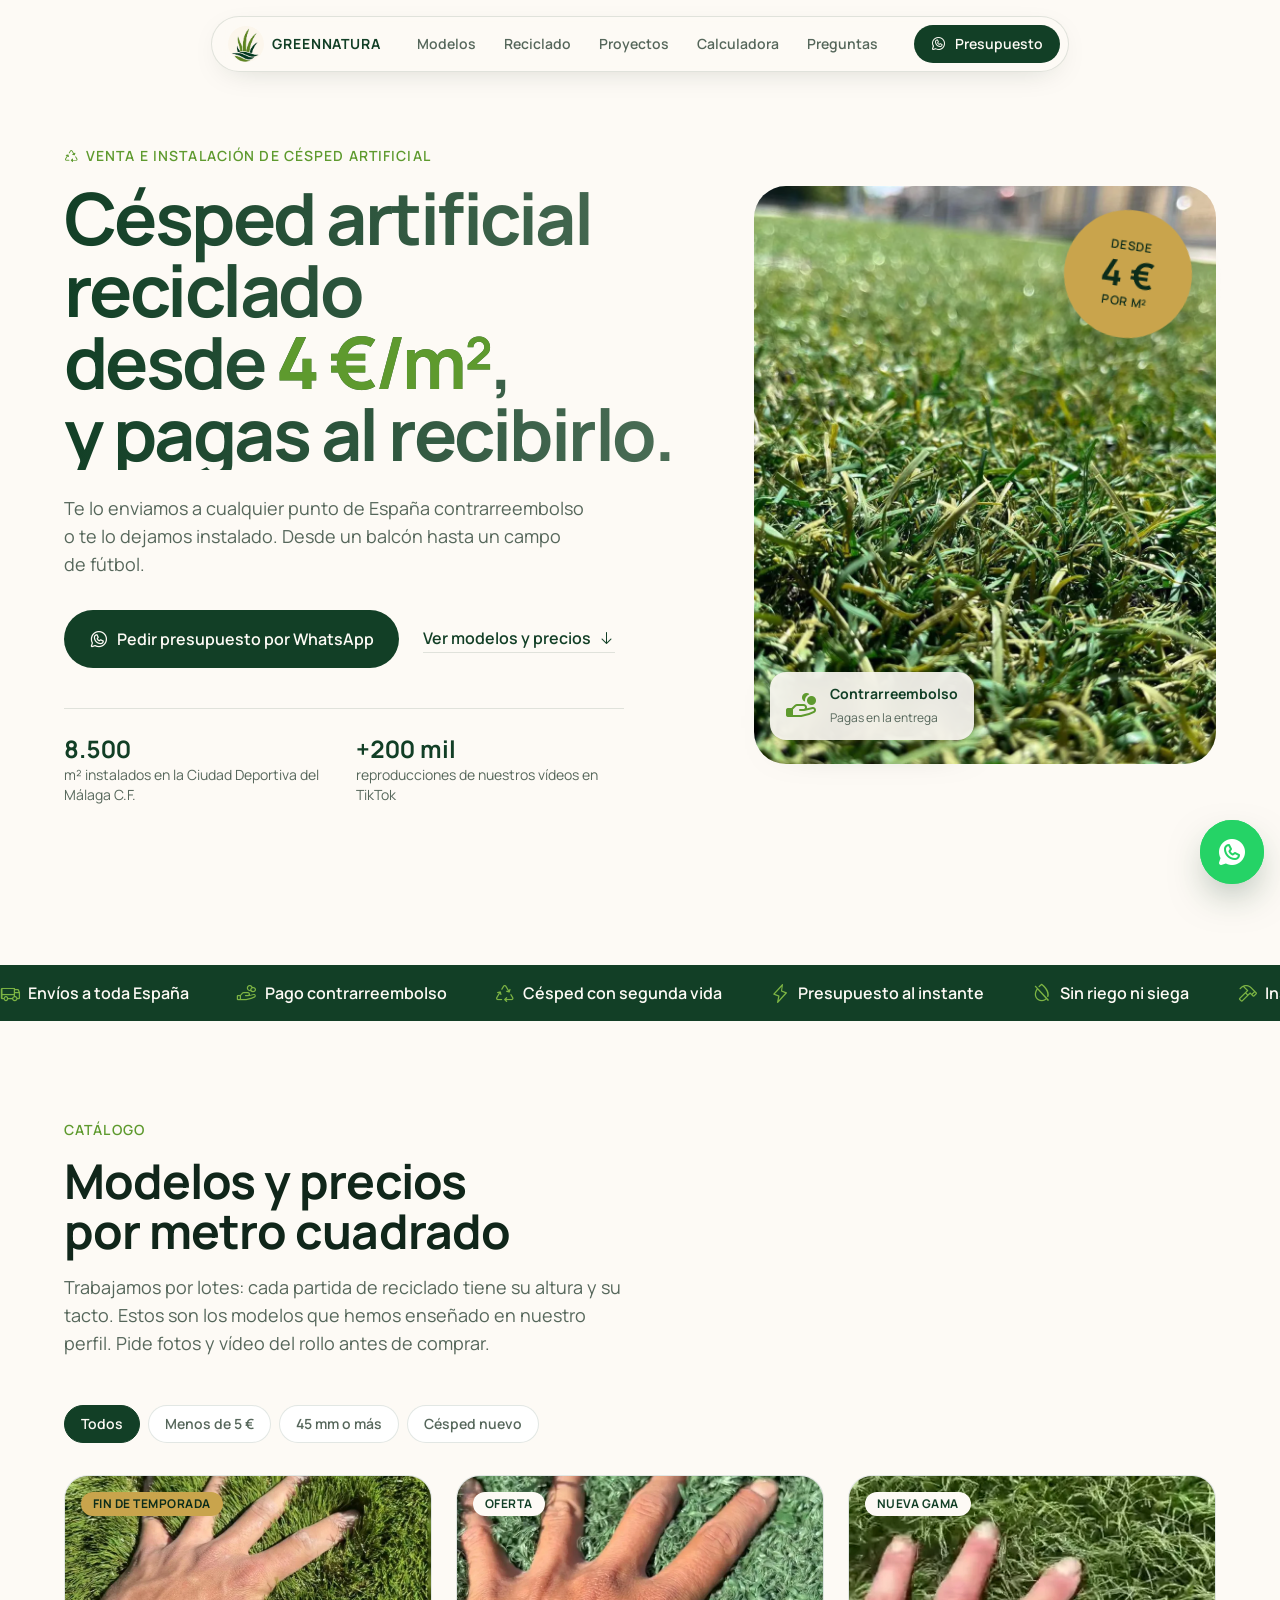
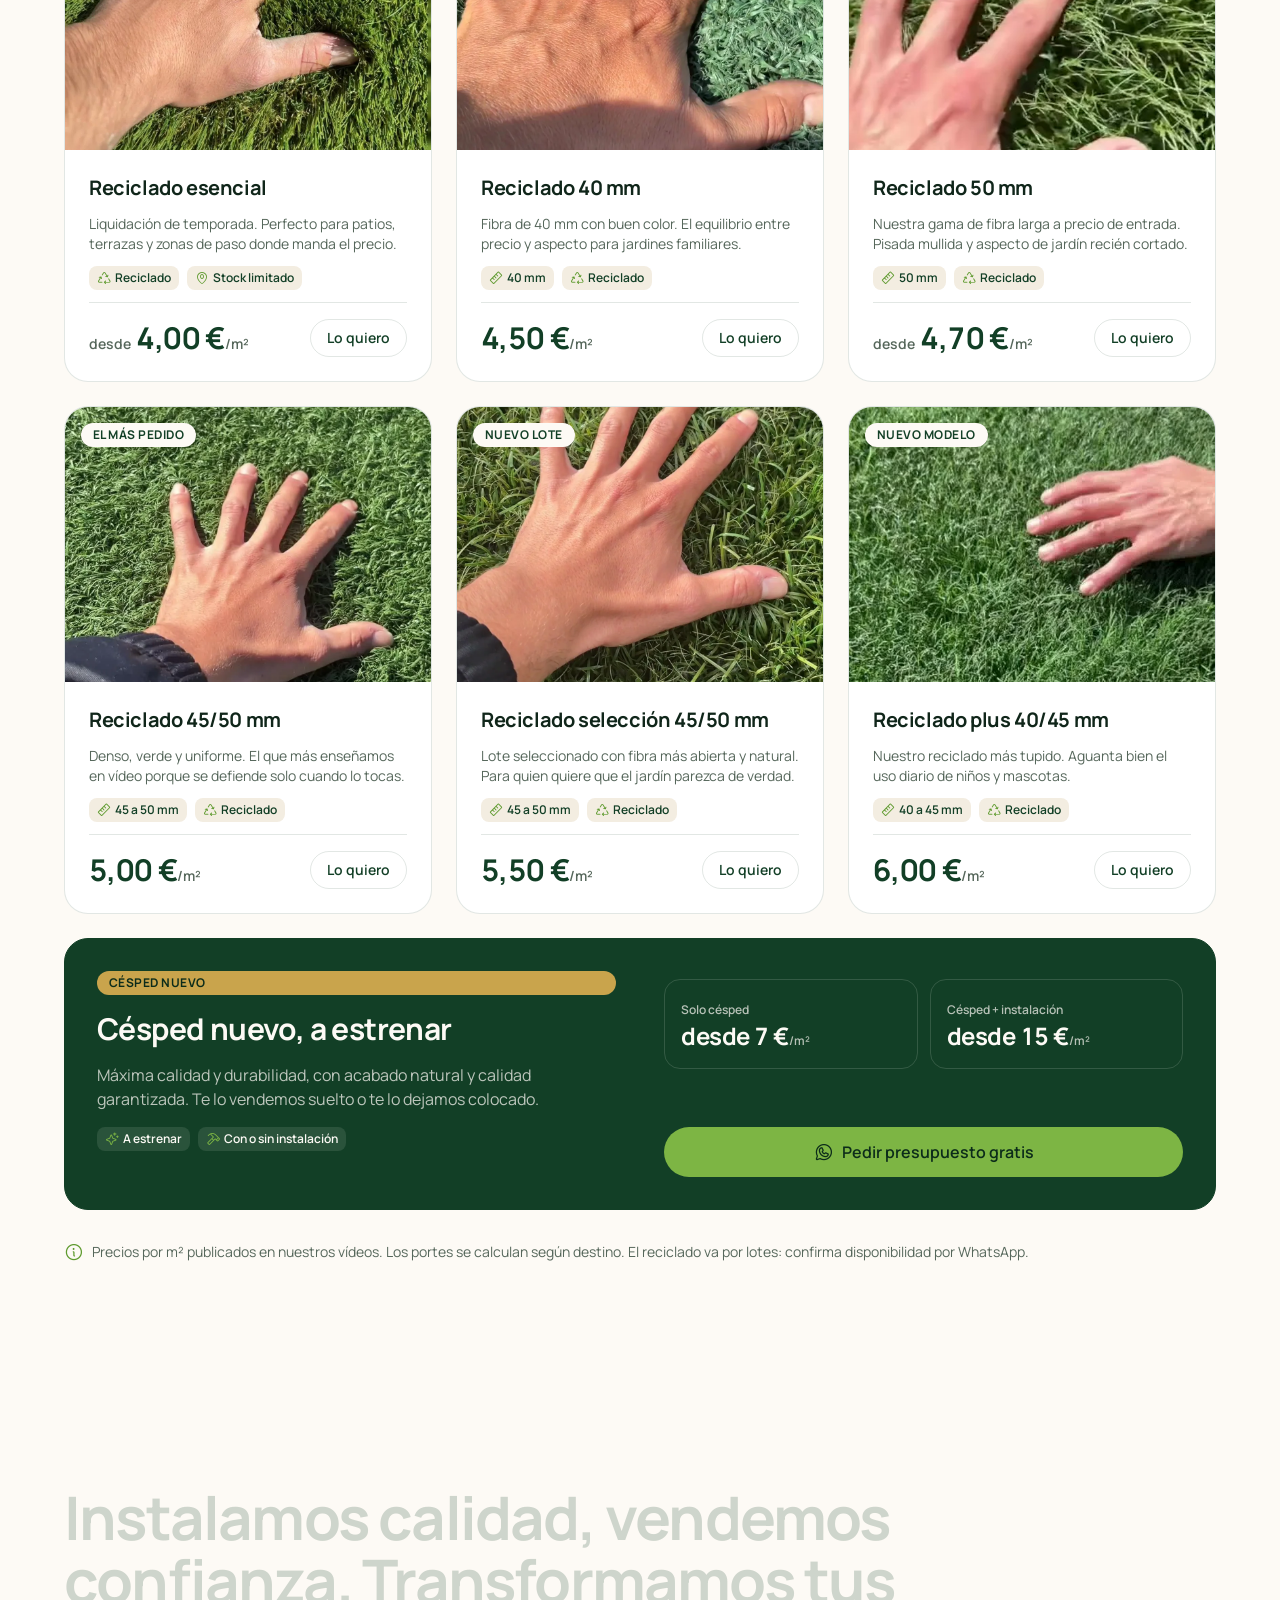
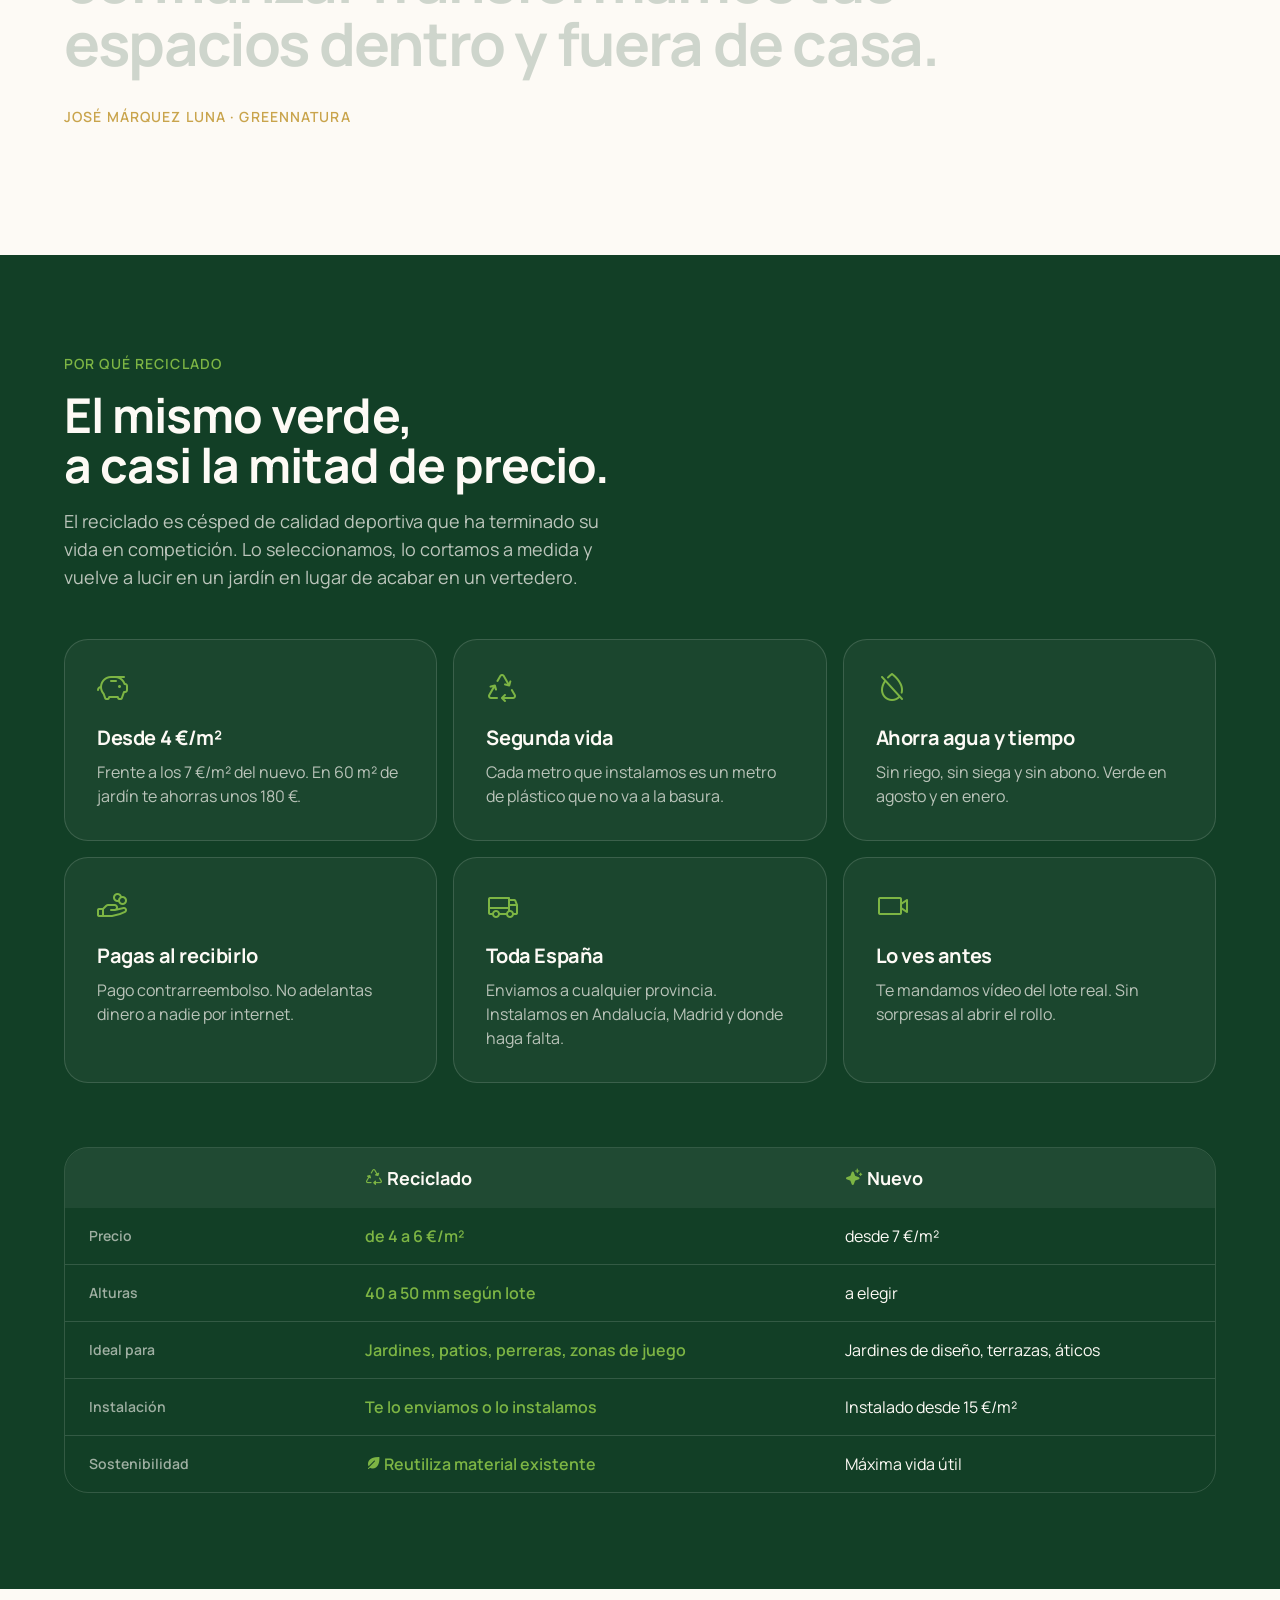
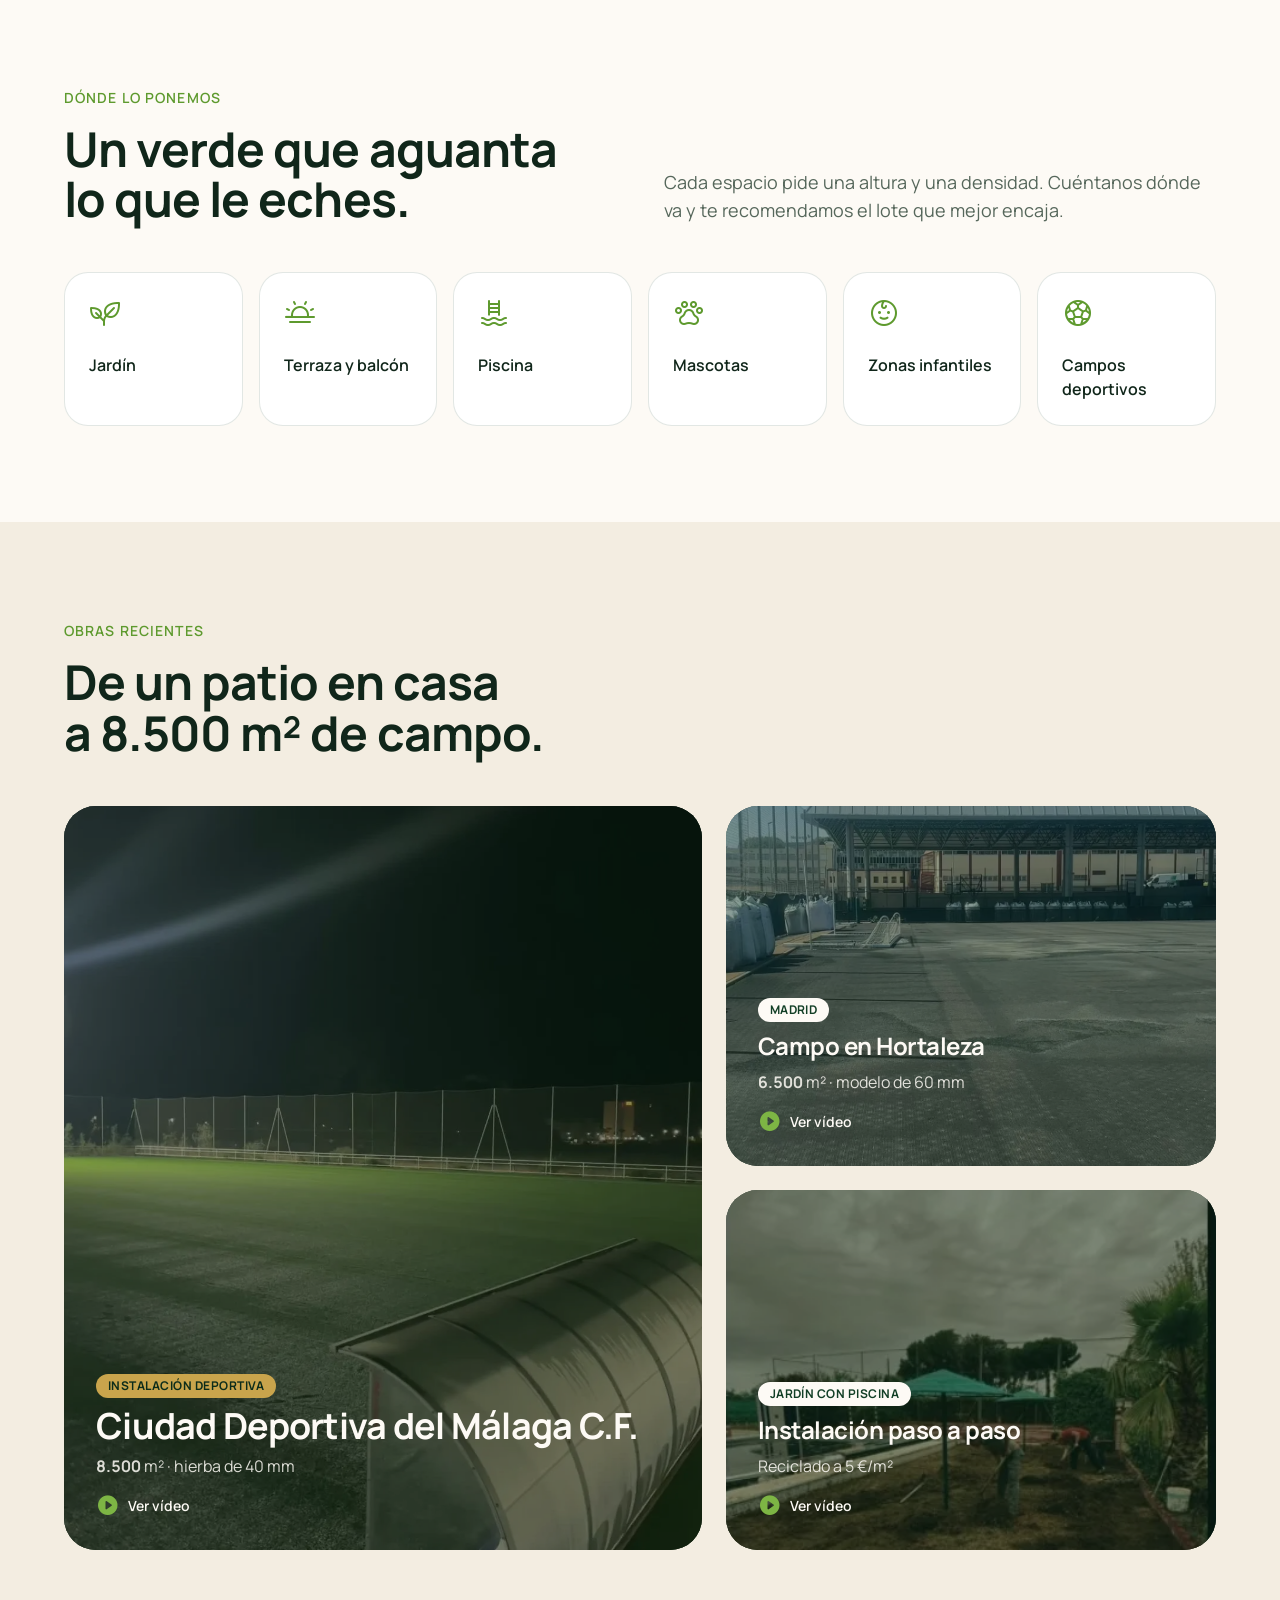
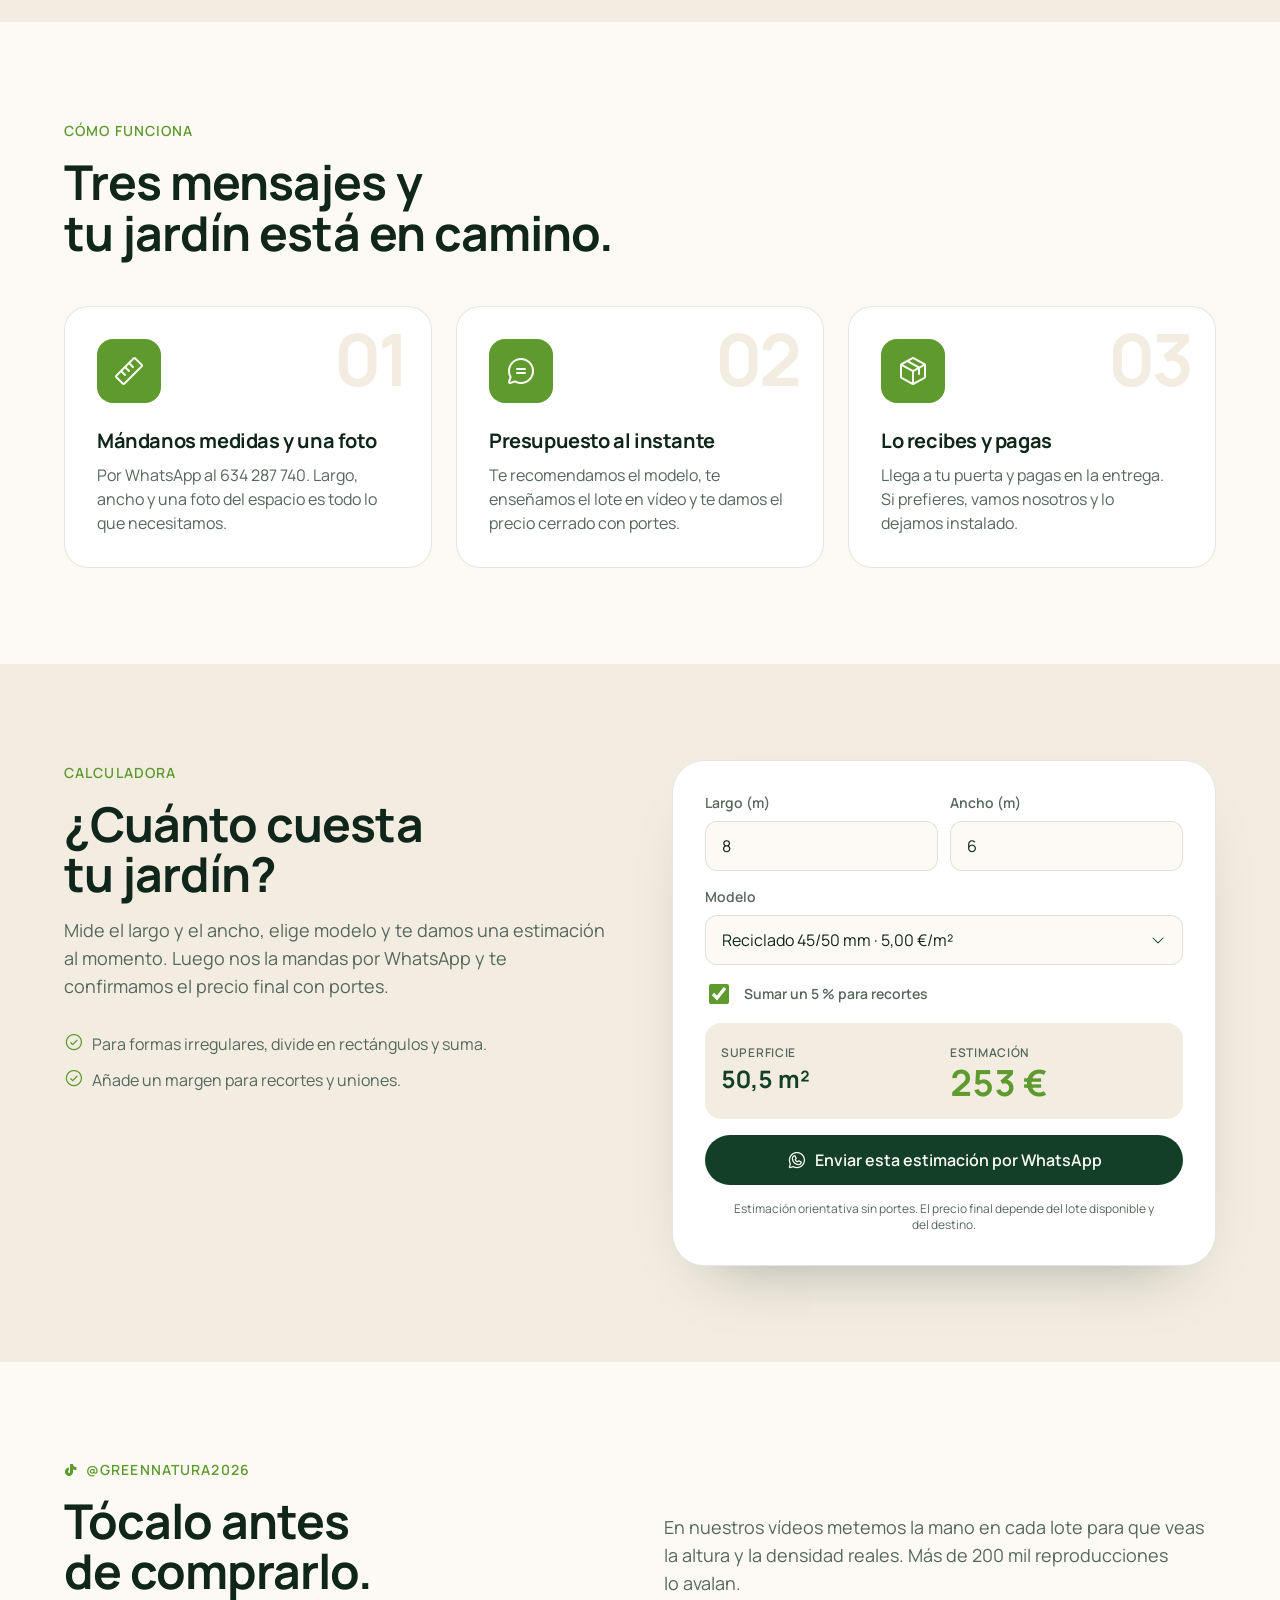
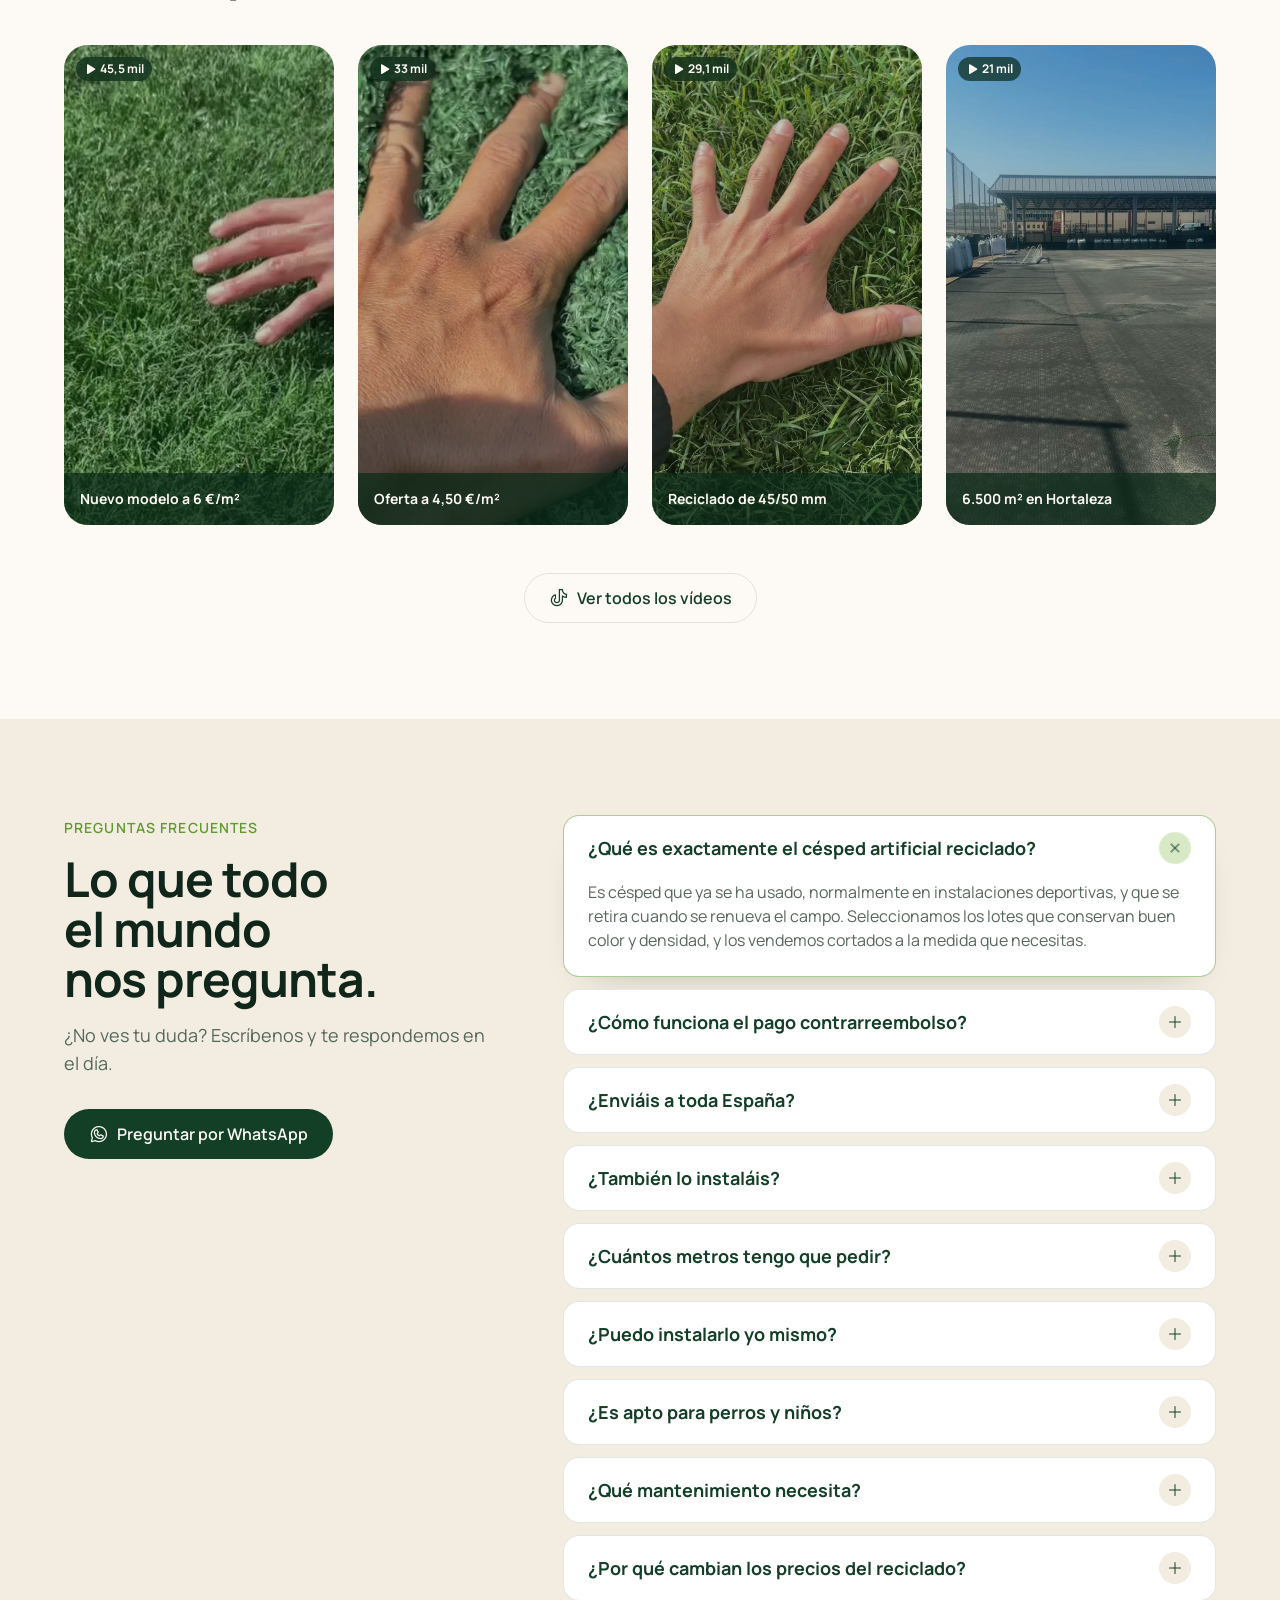
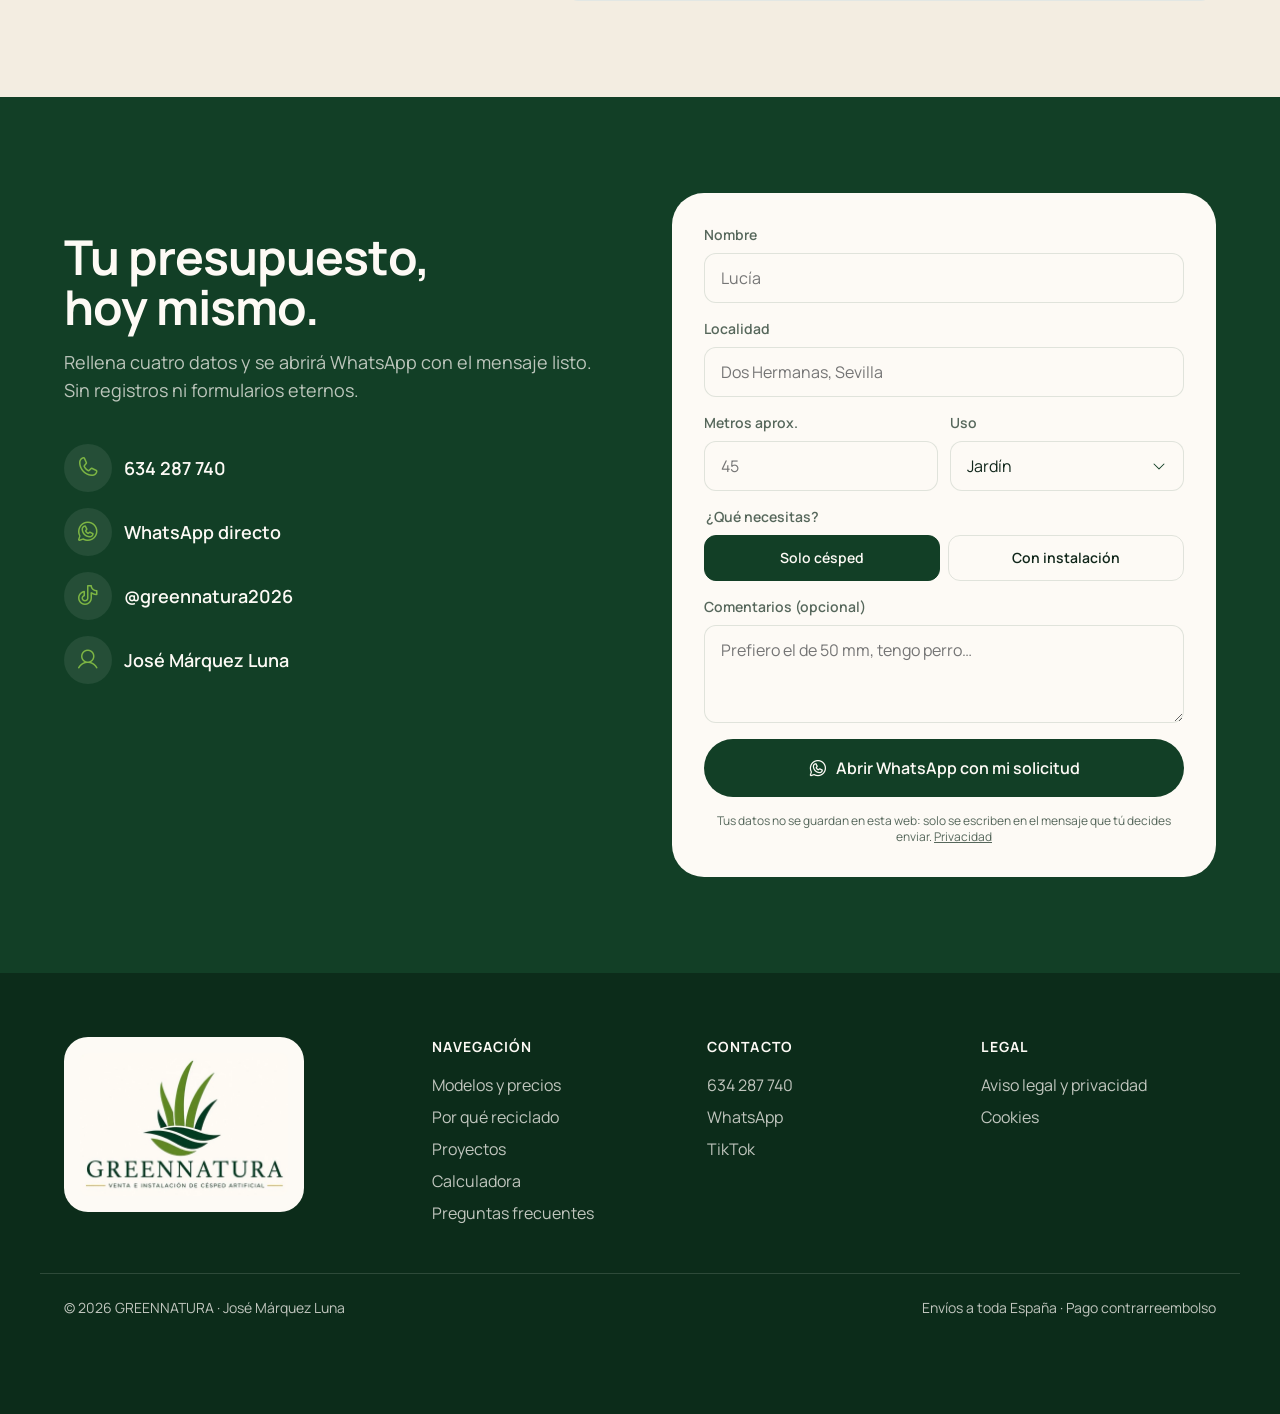
==== commit fac407cd: "V1: versiones de caché propias para no compartir archivos con la V2 Co-Authored-By: Claude Opus 5.5 " ====
--- a/index.html
+++ b/index.html
@@ -16,13 +16,13 @@
   <meta property="og:image" content="https://greennatura.es/assets/img/og-cover.jpg">
   <meta name="twitter:card" content="summary_large_image">
 
-  <link rel="icon" type="image/png" href="favicon.png?v=20261021">
-  <link rel="apple-touch-icon" href="assets/img/og-icon.png?v=20261021">
+  <link rel="icon" type="image/png" href="favicon.png?v=20261021-v1">
+  <link rel="apple-touch-icon" href="assets/img/og-icon.png?v=20261021-v1">
   <link rel="preload" href="lib/fonts/manrope-latin.woff2" as="font" type="font/woff2" crossorigin>
   <link rel="preload" href="assets/img/hero.webp" as="image">
-  <link rel="stylesheet" href="lib/phosphor/style.css?v=20261021">
-  <link rel="stylesheet" href="lib/phosphor/fill.css?v=20261021">
-  <link rel="stylesheet" href="styles.css?v=20261021">
+  <link rel="stylesheet" href="lib/phosphor/style.css?v=20261021-v1">
+  <link rel="stylesheet" href="lib/phosphor/fill.css?v=20261021-v1">
+  <link rel="stylesheet" href="styles.css?v=20261021-v1">
   <script>document.documentElement.classList.add('js');</script>
 
   <script type="application/ld+json">
@@ -605,6 +605,6 @@
     <i class="ph-fill ph-whatsapp-logo" aria-hidden="true"></i>
   </a>
 
-  <script src="main.js?v=20261021" defer></script>
+  <script src="main.js?v=20261021-v1" defer></script>
 </body>
 </html>
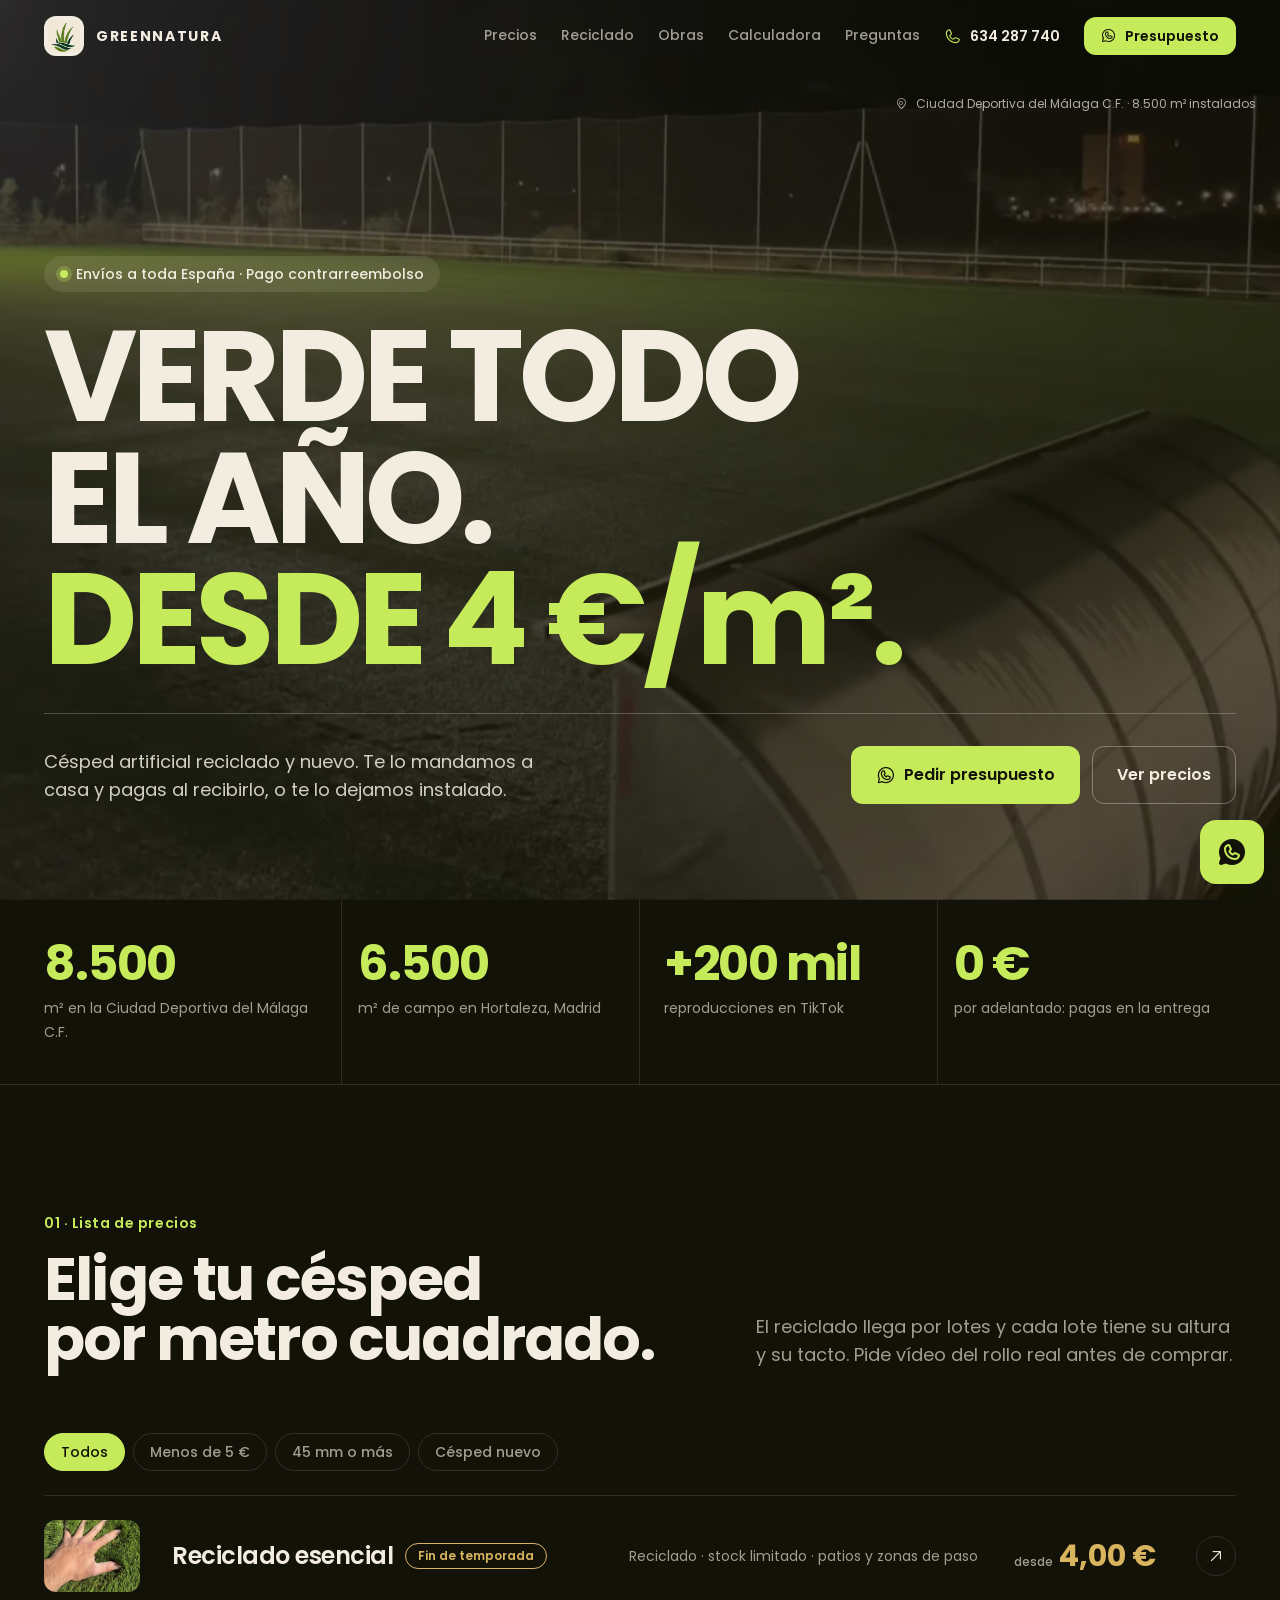
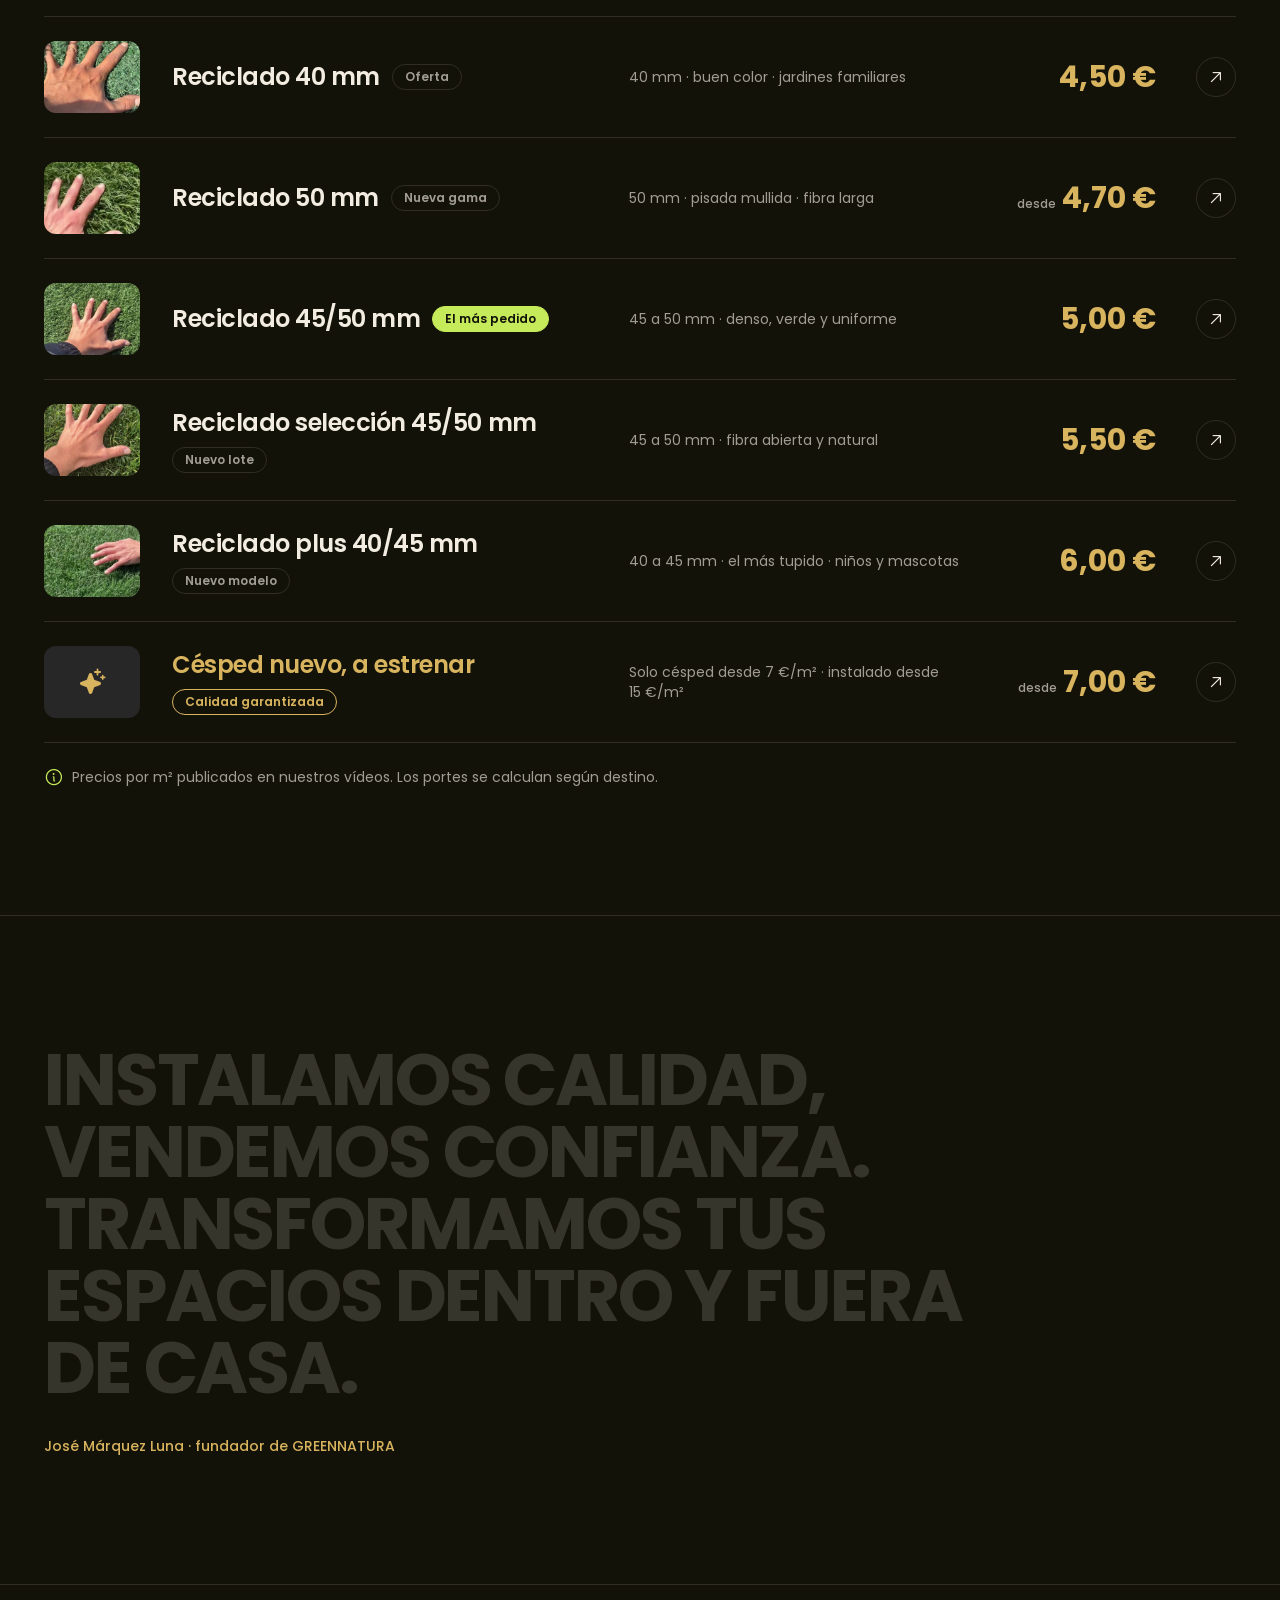
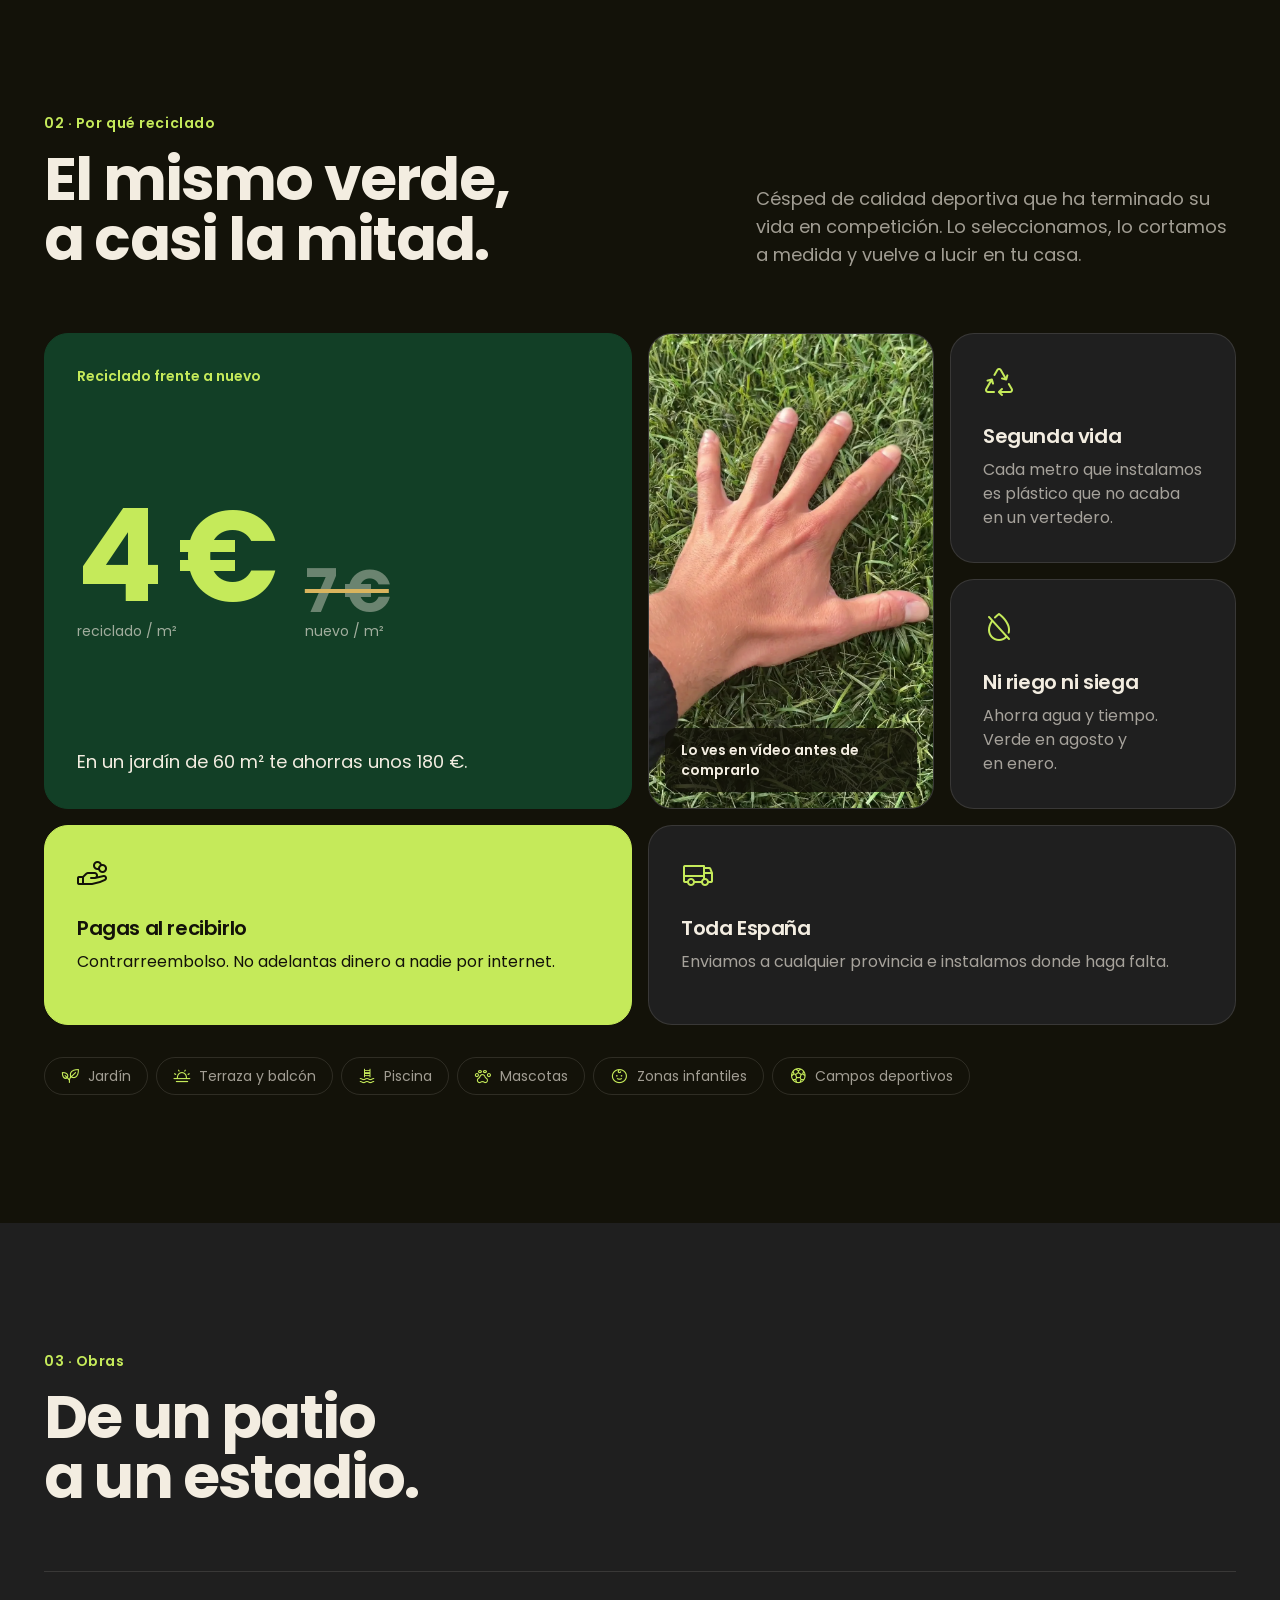
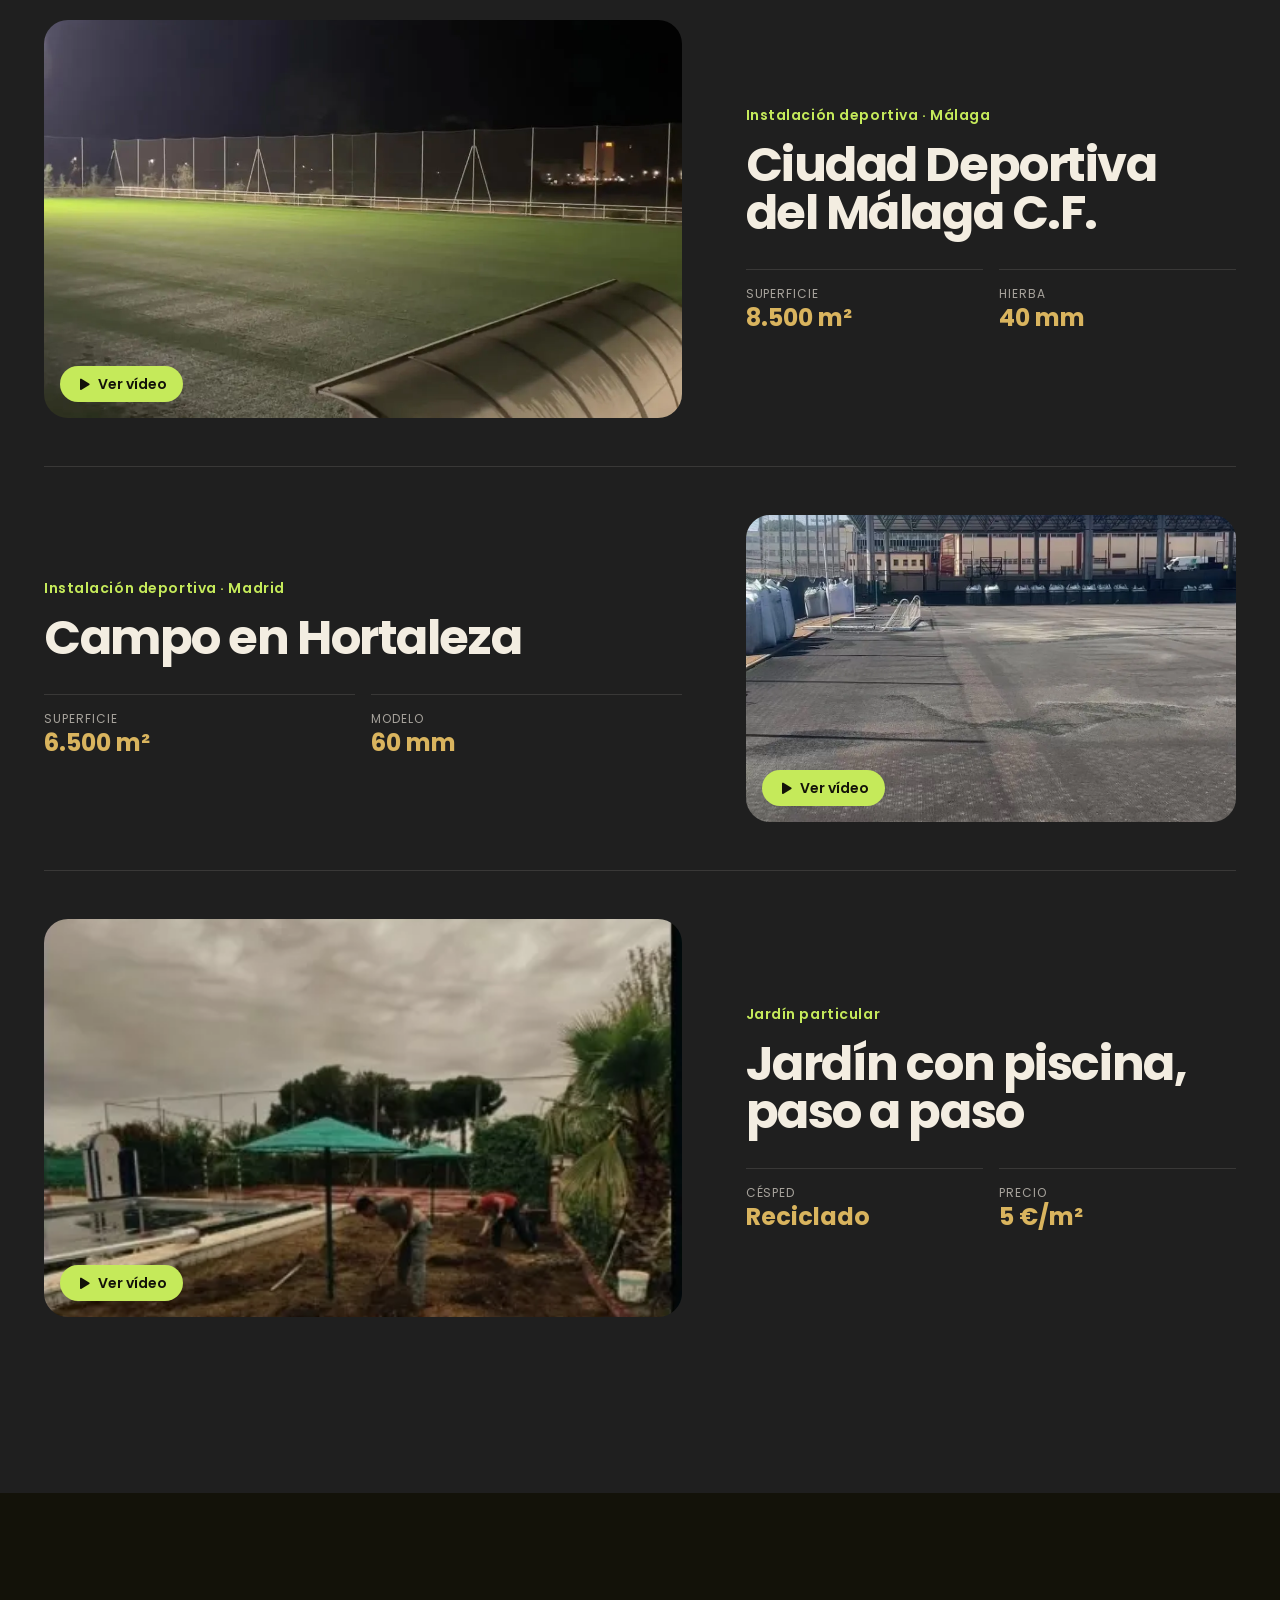
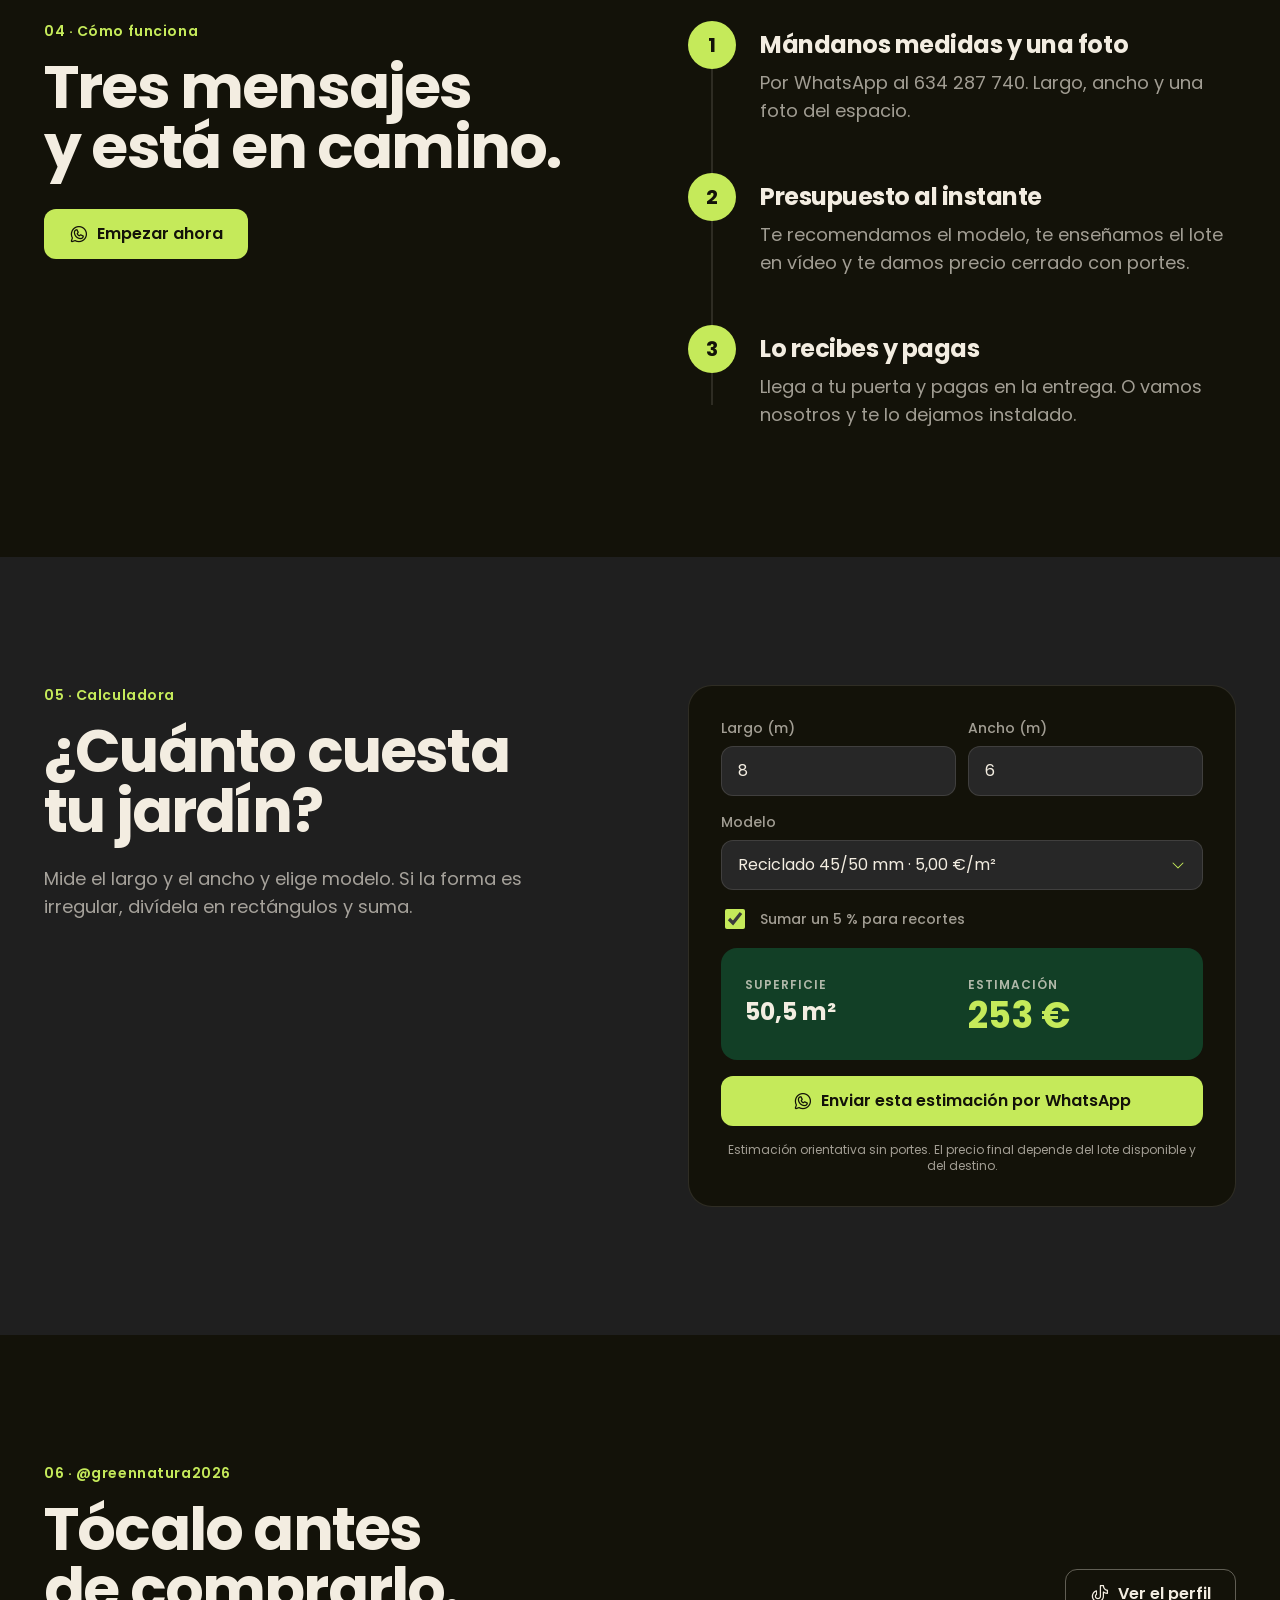
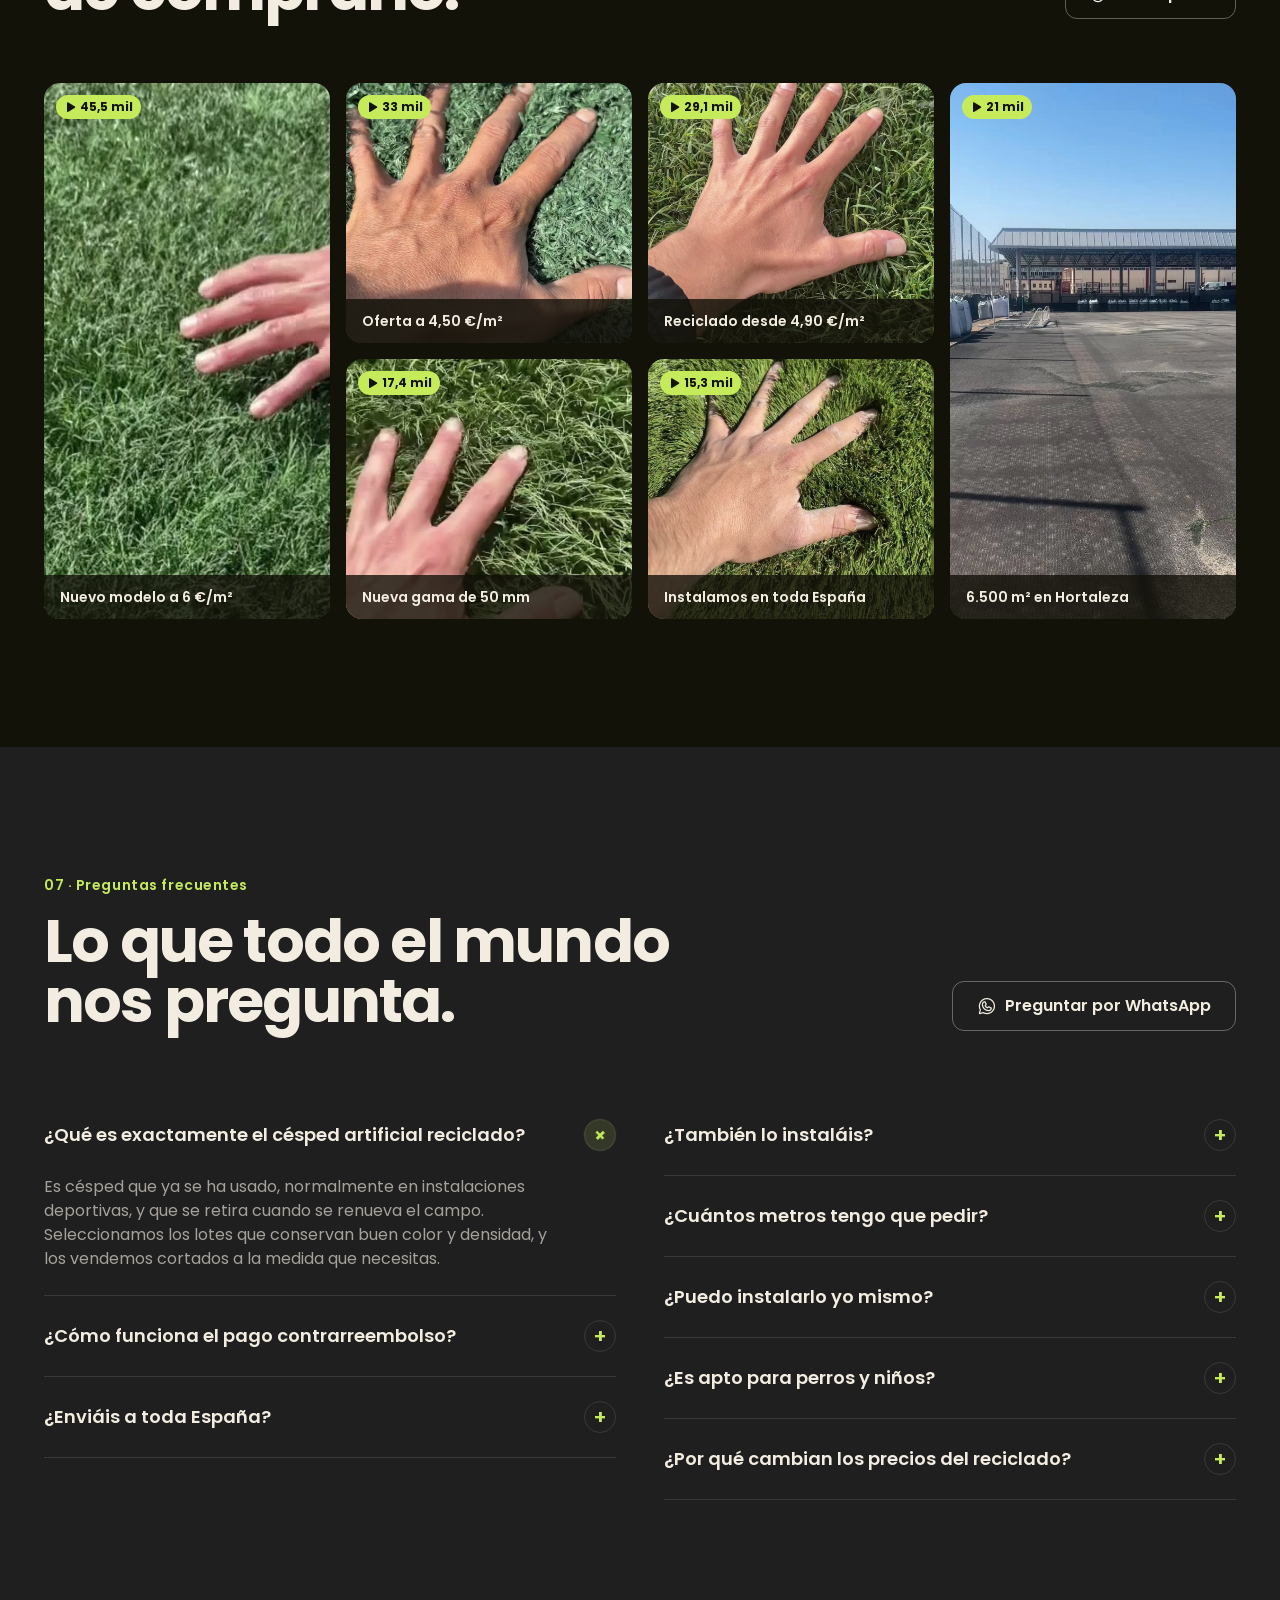
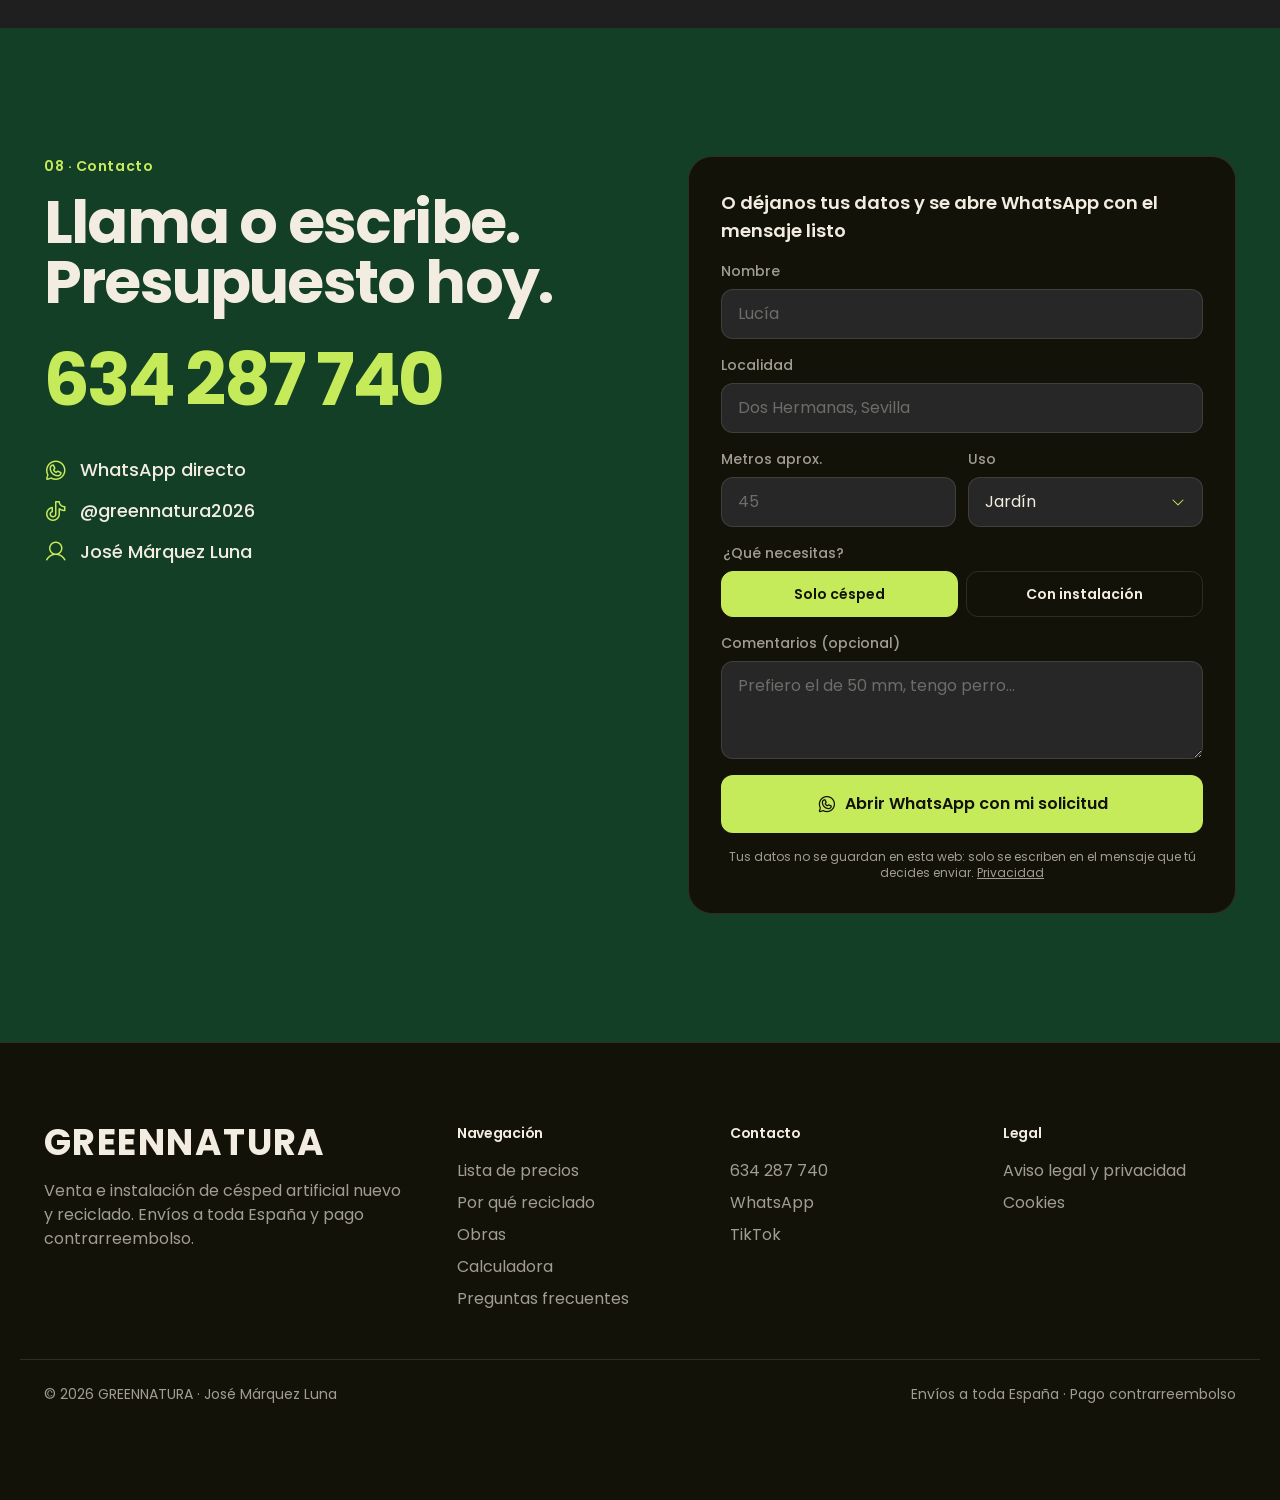
==== commit 3b200a5f: "V1 rediseñada: propuesta nocturna distinta de la V2 - Paleta oscura con lima y oro, tipografía Poppi" ====
--- a/index.html
+++ b/index.html
@@ -5,7 +5,7 @@
   <meta name="viewport" content="width=device-width, initial-scale=1">
   <title>GREENNATURA · Césped artificial reciclado desde 4 €/m² con envío a toda España</title>
   <meta name="description" content="Venta e instalación de césped artificial nuevo y reciclado. Desde 4 €/m², envíos a toda España y pago contrarreembolso. Presupuesto al instante por WhatsApp: 634 287 740.">
-  <meta name="theme-color" content="#123F26">
+  <meta name="theme-color" content="#131209">
   <link rel="canonical" href="https://greennatura.es/">
 
   <meta property="og:type" content="website">
@@ -16,13 +16,13 @@
   <meta property="og:image" content="https://greennatura.es/assets/img/og-cover.jpg">
   <meta name="twitter:card" content="summary_large_image">
 
-  <link rel="icon" type="image/png" href="favicon.png?v=20261021-v1">
-  <link rel="apple-touch-icon" href="assets/img/og-icon.png?v=20261021-v1">
-  <link rel="preload" href="lib/fonts/manrope-latin.woff2" as="font" type="font/woff2" crossorigin>
-  <link rel="preload" href="assets/img/hero.webp" as="image">
-  <link rel="stylesheet" href="lib/phosphor/style.css?v=20261021-v1">
-  <link rel="stylesheet" href="lib/phosphor/fill.css?v=20261021-v1">
-  <link rel="stylesheet" href="styles.css?v=20261021-v1">
+  <link rel="icon" type="image/png" href="favicon.png?v=20261021-v1b">
+  <link rel="apple-touch-icon" href="assets/img/og-icon.png?v=20261021-v1b">
+  <link rel="preload" href="lib/fonts/poppins-700-latin.woff2" as="font" type="font/woff2" crossorigin>
+  <link rel="preload" href="assets/img/malaga-cf.webp" as="image">
+  <link rel="stylesheet" href="lib/phosphor/style.css?v=20261021-v1b">
+  <link rel="stylesheet" href="lib/phosphor/fill.css?v=20261021-v1b">
+  <link rel="stylesheet" href="styles.css?v=20261021-v1c">
   <script>document.documentElement.classList.add('js');</script>
 
   <script type="application/ld+json">
@@ -46,21 +46,22 @@
 <body>
   <a class="skip" href="#main">Saltar al contenido</a>
 
-  <!-- ===== NAV ===== -->
+  <!-- ===== BARRA SUPERIOR (ancho completo, teléfono siempre visible) ===== -->
   <header class="nav" id="nav">
-    <div class="nav__pill">
+    <div class="nav__bar">
       <a class="nav__brand" href="#inicio" aria-label="GREENNATURA, ir al inicio">
-        <img src="assets/img/emblema.webp" alt="" width="36" height="36">
+        <span class="nav__mark"><img src="assets/img/emblema.webp" alt="" width="32" height="32"></span>
         <span>GREENNATURA</span>
       </a>
       <nav class="nav__links" aria-label="Principal">
-        <a href="#modelos">Modelos</a>
+        <a href="#carta">Precios</a>
         <a href="#reciclado">Reciclado</a>
-        <a href="#proyectos">Proyectos</a>
+        <a href="#obras">Obras</a>
         <a href="#calculadora">Calculadora</a>
         <a href="#faq">Preguntas</a>
       </nav>
-      <a class="btn btn--sm btn--dark nav__cta" href="https://wa.me/34634287740?text=Hola%20GREENNATURA%2C%20quiero%20un%20presupuesto%20de%20c%C3%A9sped%20artificial" target="_blank" rel="noopener">
+      <a class="nav__tel" href="tel:+34634287740"><i class="ph ph-phone" aria-hidden="true"></i> 634 287 740</a>
+      <a class="btn btn--lime btn--sm nav__cta" href="https://wa.me/34634287740?text=Hola%20GREENNATURA%2C%20quiero%20un%20presupuesto%20de%20c%C3%A9sped%20artificial" target="_blank" rel="noopener">
         <i class="ph ph-whatsapp-logo" aria-hidden="true"></i> Presupuesto
       </a>
       <button class="nav__burger" id="burger" aria-label="Abrir menú" aria-expanded="false" aria-controls="menu">
@@ -71,88 +72,63 @@
 
   <div class="menu" id="menu" aria-hidden="true">
     <nav class="menu__links" aria-label="Menú móvil">
-      <a href="#modelos">Modelos y precios</a>
+      <a href="#carta">Lista de precios</a>
       <a href="#reciclado">Por qué reciclado</a>
-      <a href="#proyectos">Proyectos</a>
+      <a href="#obras">Obras</a>
       <a href="#calculadora">Calculadora</a>
       <a href="#faq">Preguntas frecuentes</a>
       <a href="#contacto">Contacto</a>
     </nav>
     <div class="menu__foot">
-      <a class="btn btn--leaf" href="https://wa.me/34634287740" target="_blank" rel="noopener"><i class="ph ph-whatsapp-logo" aria-hidden="true"></i> Escribir por WhatsApp</a>
+      <a class="btn btn--lime" href="https://wa.me/34634287740" target="_blank" rel="noopener"><i class="ph ph-whatsapp-logo" aria-hidden="true"></i> Escribir por WhatsApp</a>
       <a class="menu__tel" href="tel:+34634287740">634 287 740</a>
     </div>
   </div>
 
   <main id="main">
 
-    <!-- ===== HERO ===== -->
+    <!-- ===== PORTADA: foto a sangre con titular gigante ===== -->
     <section class="hero" id="inicio">
-      <div class="container hero__grid">
-        <div class="hero__copy">
-          <p class="eyebrow reveal"><i class="ph-fill ph-recycle" aria-hidden="true"></i> Venta e instalación de césped artificial</p>
-          <h1 class="hero__title reveal">
-            Césped artificial reciclado<br>
-            desde <span class="hl">4 €/m²</span>,<br>
-            y pagas al recibirlo.
-          </h1>
-          <p class="hero__sub reveal">
-            Te lo enviamos a cualquier punto de España contrarreembolso
-            o te lo dejamos instalado. Desde un balcón hasta un campo de fútbol.
-          </p>
-          <div class="hero__actions reveal">
-            <a class="btn btn--dark btn--lg" href="https://wa.me/34634287740?text=Hola%20GREENNATURA%2C%20quiero%20un%20presupuesto%20de%20c%C3%A9sped%20artificial" target="_blank" rel="noopener">
-              <i class="ph ph-whatsapp-logo" aria-hidden="true"></i> Pedir presupuesto por WhatsApp
+      <img class="hero__bg" src="assets/img/malaga-cf.webp" alt="Campo de fútbol de césped artificial iluminado de noche en la Ciudad Deportiva del Málaga C.F." width="1080" height="1440" fetchpriority="high">
+      <div class="hero__shade" aria-hidden="true"></div>
+      <div class="container hero__inner">
+        <p class="tag reveal"><span class="dot" aria-hidden="true"></span> Envíos a toda España · Pago contrarreembolso</p>
+        <h1 class="hero__title reveal">
+          Verde todo el año.<br>
+          <span class="lime">Desde 4 €/<span class="unit">m²</span>.</span>
+        </h1>
+        <div class="hero__row reveal">
+          <p class="hero__sub">Césped artificial reciclado y nuevo. Te lo mandamos a casa y pagas al recibirlo, o te lo dejamos instalado.</p>
+          <div class="hero__actions">
+            <a class="btn btn--lime btn--lg" href="https://wa.me/34634287740?text=Hola%20GREENNATURA%2C%20quiero%20un%20presupuesto%20de%20c%C3%A9sped%20artificial" target="_blank" rel="noopener">
+              <i class="ph ph-whatsapp-logo" aria-hidden="true"></i> Pedir presupuesto
             </a>
-            <a class="link-arrow" href="#modelos">Ver modelos y precios <i class="ph ph-arrow-down" aria-hidden="true"></i></a>
-          </div>
-          <ul class="hero__proof reveal" aria-label="Datos destacados">
-            <li><strong data-count="8500" data-sep=".">8.500</strong> m² instalados en la Ciudad Deportiva del Málaga C.F.</li>
-            <li><strong data-count="200" data-prefix="+" data-suffix=" mil">+200 mil</strong> reproducciones de nuestros vídeos en TikTok</li>
-          </ul>
-        </div>
-
-        <figure class="hero__media reveal">
-          <img src="assets/img/hero.webp" alt="Primer plano de césped artificial reciclado de fibra larga" width="1600" height="1200" fetchpriority="high">
-          <figcaption class="price-tag">
-            <span>desde</span>
-            <strong>4 €</strong>
-            <span>por m²</span>
-          </figcaption>
-          <div class="hero__chip">
-            <i class="ph-fill ph-hand-coins" aria-hidden="true"></i>
-            <div><strong>Contrarreembolso</strong><span>Pagas en la entrega</span></div>
-          </div>
-        </figure>
-      </div>
-      <canvas class="grass" id="grass" aria-hidden="true"></canvas>
-    </section>
-
-    <!-- ===== MARQUEE ===== -->
-    <div class="ticker" aria-label="Ventajas">
-      <div class="ticker__track">
-        <span><i class="ph ph-truck" aria-hidden="true"></i> Envíos a toda España</span>
-        <span><i class="ph ph-hand-coins" aria-hidden="true"></i> Pago contrarreembolso</span>
-        <span><i class="ph ph-recycle" aria-hidden="true"></i> Césped con segunda vida</span>
-        <span><i class="ph ph-lightning" aria-hidden="true"></i> Presupuesto al instante</span>
-        <span><i class="ph ph-drop-slash" aria-hidden="true"></i> Sin riego ni siega</span>
-        <span><i class="ph ph-hammer" aria-hidden="true"></i> Instalación profesional</span>
-        <span aria-hidden="true"><i class="ph ph-truck"></i> Envíos a toda España</span>
-        <span aria-hidden="true"><i class="ph ph-hand-coins"></i> Pago contrarreembolso</span>
-        <span aria-hidden="true"><i class="ph ph-recycle"></i> Césped con segunda vida</span>
-        <span aria-hidden="true"><i class="ph ph-lightning"></i> Presupuesto al instante</span>
-        <span aria-hidden="true"><i class="ph ph-drop-slash"></i> Sin riego ni siega</span>
-        <span aria-hidden="true"><i class="ph ph-hammer"></i> Instalación profesional</span>
-      </div>
-    </div>
-
-    <!-- ===== MODELOS ===== -->
-    <section class="section" id="modelos">
-      <div class="container">
-        <header class="section__head">
-          <p class="eyebrow reveal">Catálogo</p>
-          <h2 class="reveal">Modelos y precios<br>por metro cuadrado</h2>
-          <p class="section__lead reveal">Trabajamos por lotes: cada partida de reciclado tiene su altura y su tacto. Estos son los modelos que hemos enseñado en nuestro perfil. Pide fotos y vídeo del rollo antes de comprar.</p>
+            <a class="btn btn--line btn--lg" href="#carta">Ver precios</a>
+          </div>
+        </div>
+      </div>
+      <p class="hero__credit"><i class="ph ph-map-pin" aria-hidden="true"></i> Ciudad Deportiva del Málaga C.F. · 8.500 m² instalados</p>
+    </section>
+
+    <!-- ===== CIFRAS ===== -->
+    <section class="stats" aria-label="Datos destacados">
+      <div class="container stats__grid">
+        <div class="stat reveal"><strong data-count="8500" data-sep=".">8.500</strong><span>m² en la Ciudad Deportiva del Málaga C.F.</span></div>
+        <div class="stat reveal"><strong data-count="6500" data-sep=".">6.500</strong><span>m² de campo en Hortaleza, Madrid</span></div>
+        <div class="stat reveal"><strong data-count="200" data-prefix="+" data-suffix=" mil">+200 mil</strong><span>reproducciones en TikTok</span></div>
+        <div class="stat reveal"><strong>0 €</strong><span>por adelantado: pagas en la entrega</span></div>
+      </div>
+    </section>
+
+    <!-- ===== LISTA DE PRECIOS (carta) ===== -->
+    <section class="section" id="carta">
+      <div class="container">
+        <header class="head">
+          <div>
+            <p class="kicker reveal">01 · Lista de precios</p>
+            <h2 class="reveal">Elige tu césped<br>por metro cuadrado.</h2>
+          </div>
+          <p class="lead reveal">El reciclado llega por lotes y cada lote tiene su altura y su tacto. Pide vídeo del rollo real antes de comprar.</p>
         </header>
 
         <div class="filters reveal" role="group" aria-label="Filtrar modelos">
@@ -162,243 +138,188 @@
           <button class="chip" data-filter="nuevo" aria-pressed="false">Césped nuevo</button>
         </div>
 
-        <div class="models" id="models">
-          <article class="model reveal" data-tags="eco">
-            <div class="model__img"><img src="assets/img/instalacion-reciente.webp" alt="Mano sobre césped reciclado de fin de temporada" loading="lazy" width="1080" height="1124"><span class="badge badge--gold">Fin de temporada</span></div>
-            <div class="model__body">
-              <h3>Reciclado esencial</h3>
-              <p>Liquidación de temporada. Perfecto para patios, terrazas y zonas de paso donde manda el precio.</p>
-              <ul class="specs"><li><i class="ph ph-recycle" aria-hidden="true"></i> Reciclado</li><li><i class="ph ph-map-pin" aria-hidden="true"></i> Stock limitado</li></ul>
-              <div class="model__foot"><p class="price"><small>desde</small> 4,00 €<small>/m²</small></p><a class="btn btn--sm btn--ghost" data-wa-model="Reciclado esencial 4 €/m²" href="https://wa.me/34634287740" target="_blank" rel="noopener">Lo quiero</a></div>
+        <ol class="carta" id="models">
+          <li class="model row reveal" data-tags="eco">
+            <img class="row__img" src="assets/img/instalacion-reciente.webp" alt="" loading="lazy" width="1080" height="1124">
+            <div class="row__name"><h3>Reciclado esencial</h3><span class="pill pill--gold">Fin de temporada</span></div>
+            <p class="row__spec">Reciclado · stock limitado · patios y zonas de paso</p>
+            <p class="row__price"><small>desde</small> 4,00 €</p>
+            <a class="row__go" data-wa-model="Reciclado esencial 4 €/m²" href="https://wa.me/34634287740" target="_blank" rel="noopener" aria-label="Pedir Reciclado esencial por WhatsApp"><i class="ph ph-arrow-up-right" aria-hidden="true"></i></a>
+          </li>
+          <li class="model row reveal" data-tags="eco">
+            <img class="row__img" src="assets/img/modelo-40.webp" alt="" loading="lazy" width="1080" height="1133">
+            <div class="row__name"><h3>Reciclado 40 mm</h3><span class="pill">Oferta</span></div>
+            <p class="row__spec">40 mm · buen color · jardines familiares</p>
+            <p class="row__price">4,50 €</p>
+            <a class="row__go" data-wa-model="Reciclado 40 mm 4,50 €/m²" href="https://wa.me/34634287740" target="_blank" rel="noopener" aria-label="Pedir Reciclado 40 mm por WhatsApp"><i class="ph ph-arrow-up-right" aria-hidden="true"></i></a>
+          </li>
+          <li class="model row reveal" data-tags="eco denso">
+            <img class="row__img" src="assets/img/modelo-50.webp" alt="" loading="lazy" width="540" height="757">
+            <div class="row__name"><h3>Reciclado 50 mm</h3><span class="pill">Nueva gama</span></div>
+            <p class="row__spec">50 mm · pisada mullida · fibra larga</p>
+            <p class="row__price"><small>desde</small> 4,70 €</p>
+            <a class="row__go" data-wa-model="Reciclado 50 mm 4,70 €/m²" href="https://wa.me/34634287740" target="_blank" rel="noopener" aria-label="Pedir Reciclado 50 mm por WhatsApp"><i class="ph ph-arrow-up-right" aria-hidden="true"></i></a>
+          </li>
+          <li class="model row reveal" data-tags="denso">
+            <img class="row__img" src="assets/img/reciclado-45-50.webp" alt="" loading="lazy" width="1080" height="1920">
+            <div class="row__name"><h3>Reciclado 45/50 mm</h3><span class="pill pill--lime">El más pedido</span></div>
+            <p class="row__spec">45 a 50 mm · denso, verde y uniforme</p>
+            <p class="row__price">5,00 €</p>
+            <a class="row__go" data-wa-model="Reciclado 45/50 mm 5 €/m²" href="https://wa.me/34634287740" target="_blank" rel="noopener" aria-label="Pedir Reciclado 45/50 mm por WhatsApp"><i class="ph ph-arrow-up-right" aria-hidden="true"></i></a>
+          </li>
+          <li class="model row reveal" data-tags="denso">
+            <img class="row__img" src="assets/img/modelo-45-50.webp" alt="" loading="lazy" width="1080" height="1498">
+            <div class="row__name"><h3>Reciclado selección 45/50 mm</h3><span class="pill">Nuevo lote</span></div>
+            <p class="row__spec">45 a 50 mm · fibra abierta y natural</p>
+            <p class="row__price">5,50 €</p>
+            <a class="row__go" data-wa-model="Reciclado selección 45/50 mm 5,50 €/m²" href="https://wa.me/34634287740" target="_blank" rel="noopener" aria-label="Pedir Reciclado selección por WhatsApp"><i class="ph ph-arrow-up-right" aria-hidden="true"></i></a>
+          </li>
+          <li class="model row reveal" data-tags="denso">
+            <img class="row__img" src="assets/img/modelo-45.webp" alt="" loading="lazy" width="540" height="601">
+            <div class="row__name"><h3>Reciclado plus 40/45 mm</h3><span class="pill">Nuevo modelo</span></div>
+            <p class="row__spec">40 a 45 mm · el más tupido · niños y mascotas</p>
+            <p class="row__price">6,00 €</p>
+            <a class="row__go" data-wa-model="Reciclado plus 40/45 mm 6 €/m²" href="https://wa.me/34634287740" target="_blank" rel="noopener" aria-label="Pedir Reciclado plus por WhatsApp"><i class="ph ph-arrow-up-right" aria-hidden="true"></i></a>
+          </li>
+          <li class="model row row--new reveal" data-tags="nuevo">
+            <span class="row__img row__img--icon" aria-hidden="true"><i class="ph-fill ph-sparkle"></i></span>
+            <div class="row__name"><h3>Césped nuevo, a estrenar</h3><span class="pill pill--gold">Calidad garantizada</span></div>
+            <p class="row__spec">Solo césped desde 7 €/m² · instalado desde 15 €/m²</p>
+            <p class="row__price"><small>desde</small> 7,00 €</p>
+            <a class="row__go" data-wa-model="Césped nuevo (desde 7 €/m² o 15 €/m² instalado)" href="https://wa.me/34634287740" target="_blank" rel="noopener" aria-label="Pedir césped nuevo por WhatsApp"><i class="ph ph-arrow-up-right" aria-hidden="true"></i></a>
+          </li>
+        </ol>
+        <p class="empty" id="models-empty" hidden>No hay modelos con este filtro ahora mismo. <button class="link-btn" data-filter="all">Ver todos</button></p>
+        <p class="note reveal"><i class="ph ph-info" aria-hidden="true"></i> Precios por m² publicados en nuestros vídeos. Los portes se calculan según destino.</p>
+      </div>
+    </section>
+
+    <!-- ===== LEMA ===== -->
+    <section class="tagline" aria-label="Nuestro lema">
+      <div class="container">
+        <p class="tagline__text" id="tagline">Instalamos calidad, vendemos confianza. Transformamos tus espacios dentro y fuera de casa.</p>
+        <p class="tagline__sign">José Márquez Luna · fundador de GREENNATURA</p>
+      </div>
+    </section>
+
+    <!-- ===== BENTO: por qué reciclado ===== -->
+    <section class="section" id="reciclado">
+      <div class="container">
+        <header class="head">
+          <div>
+            <p class="kicker reveal">02 · Por qué reciclado</p>
+            <h2 class="reveal">El mismo verde,<br>a casi la mitad.</h2>
+          </div>
+          <p class="lead reveal">Césped de calidad deportiva que ha terminado su vida en competición. Lo seleccionamos, lo cortamos a medida y vuelve a lucir en tu casa.</p>
+        </header>
+
+        <div class="bento">
+          <article class="tile tile--price reveal">
+            <p class="tile__label">Reciclado frente a nuevo</p>
+            <div class="vs">
+              <p><span class="vs__big lime">4 €</span><small>reciclado / m²</small></p>
+              <p class="vs__old"><span class="vs__big">7 €</span><small>nuevo / m²</small></p>
             </div>
+            <p class="tile__foot">En un jardín de 60 m² te ahorras unos 180 €.</p>
           </article>
-
-          <article class="model reveal" data-tags="eco">
-            <div class="model__img"><img src="assets/img/modelo-40.webp" alt="Césped reciclado de 40 milímetros con la mano apoyada" loading="lazy" width="1080" height="1133"><span class="badge">Oferta</span></div>
-            <div class="model__body">
-              <h3>Reciclado 40 mm</h3>
-              <p>Fibra de 40 mm con buen color. El equilibrio entre precio y aspecto para jardines familiares.</p>
-              <ul class="specs"><li><i class="ph ph-ruler" aria-hidden="true"></i> 40 mm</li><li><i class="ph ph-recycle" aria-hidden="true"></i> Reciclado</li></ul>
-              <div class="model__foot"><p class="price">4,50 €<small>/m²</small></p><a class="btn btn--sm btn--ghost" data-wa-model="Reciclado 40 mm 4,50 €/m²" href="https://wa.me/34634287740" target="_blank" rel="noopener">Lo quiero</a></div>
-            </div>
+          <article class="tile tile--photo reveal">
+            <img src="assets/img/modelo-45-50.webp" alt="Mano sobre césped reciclado de 45 a 50 milímetros" loading="lazy" width="1080" height="1498">
+            <p class="tile__over">Lo ves en vídeo antes de comprarlo</p>
           </article>
-
-          <article class="model reveal" data-tags="eco denso">
-            <div class="model__img"><img src="assets/img/modelo-50.webp" alt="Césped reciclado de 50 milímetros de la nueva gama" loading="lazy" width="540" height="757"><span class="badge">Nueva gama</span></div>
-            <div class="model__body">
-              <h3>Reciclado 50 mm</h3>
-              <p>Nuestra gama de fibra larga a precio de entrada. Pisada mullida y aspecto de jardín recién cortado.</p>
-              <ul class="specs"><li><i class="ph ph-ruler" aria-hidden="true"></i> 50 mm</li><li><i class="ph ph-recycle" aria-hidden="true"></i> Reciclado</li></ul>
-              <div class="model__foot"><p class="price"><small>desde</small> 4,70 €<small>/m²</small></p><a class="btn btn--sm btn--ghost" data-wa-model="Reciclado 50 mm 4,70 €/m²" href="https://wa.me/34634287740" target="_blank" rel="noopener">Lo quiero</a></div>
-            </div>
-          </article>
-
-          <article class="model reveal" data-tags="denso">
-            <div class="model__img"><img src="assets/img/reciclado-45-50.webp" alt="Césped reciclado espectacular de 45 a 50 milímetros" loading="lazy" width="1080" height="1920"><span class="badge">El más pedido</span></div>
-            <div class="model__body">
-              <h3>Reciclado 45/50 mm</h3>
-              <p>Denso, verde y uniforme. El que más enseñamos en vídeo porque se defiende solo cuando lo tocas.</p>
-              <ul class="specs"><li><i class="ph ph-ruler" aria-hidden="true"></i> 45 a 50 mm</li><li><i class="ph ph-recycle" aria-hidden="true"></i> Reciclado</li></ul>
-              <div class="model__foot"><p class="price">5,00 €<small>/m²</small></p><a class="btn btn--sm btn--ghost" data-wa-model="Reciclado 45/50 mm 5 €/m²" href="https://wa.me/34634287740" target="_blank" rel="noopener">Lo quiero</a></div>
-            </div>
-          </article>
-
-          <article class="model reveal" data-tags="denso">
-            <div class="model__img"><img src="assets/img/modelo-45-50.webp" alt="Nuevo modelo de césped reciclado de 45 a 50 milímetros" loading="lazy" width="1080" height="1498"><span class="badge">Nuevo lote</span></div>
-            <div class="model__body">
-              <h3>Reciclado selección 45/50 mm</h3>
-              <p>Lote seleccionado con fibra más abierta y natural. Para quien quiere que el jardín parezca de verdad.</p>
-              <ul class="specs"><li><i class="ph ph-ruler" aria-hidden="true"></i> 45 a 50 mm</li><li><i class="ph ph-recycle" aria-hidden="true"></i> Reciclado</li></ul>
-              <div class="model__foot"><p class="price">5,50 €<small>/m²</small></p><a class="btn btn--sm btn--ghost" data-wa-model="Reciclado selección 45/50 mm 5,50 €/m²" href="https://wa.me/34634287740" target="_blank" rel="noopener">Lo quiero</a></div>
-            </div>
-          </article>
-
-          <article class="model reveal" data-tags="denso">
-            <div class="model__img"><img src="assets/img/modelo-45.webp" alt="Césped de 40 a 45 milímetros de gran densidad" loading="lazy" width="540" height="601"><span class="badge">Nuevo modelo</span></div>
-            <div class="model__body">
-              <h3>Reciclado plus 40/45 mm</h3>
-              <p>Nuestro reciclado más tupido. Aguanta bien el uso diario de niños y mascotas.</p>
-              <ul class="specs"><li><i class="ph ph-ruler" aria-hidden="true"></i> 40 a 45 mm</li><li><i class="ph ph-recycle" aria-hidden="true"></i> Reciclado</li></ul>
-              <div class="model__foot"><p class="price">6,00 €<small>/m²</small></p><a class="btn btn--sm btn--ghost" data-wa-model="Reciclado plus 40/45 mm 6 €/m²" href="https://wa.me/34634287740" target="_blank" rel="noopener">Lo quiero</a></div>
-            </div>
-          </article>
-
-          <article class="model model--feature reveal" data-tags="nuevo">
-            <div class="model__body">
-              <span class="badge badge--gold">Césped nuevo</span>
-              <h3>Césped nuevo, a estrenar</h3>
-              <p>Máxima calidad y durabilidad, con acabado natural y calidad garantizada. Te lo vendemos suelto o te lo dejamos colocado.</p>
-              <ul class="specs specs--light"><li><i class="ph ph-sparkle" aria-hidden="true"></i> A estrenar</li><li><i class="ph ph-hammer" aria-hidden="true"></i> Con o sin instalación</li></ul>
-              <div class="dual">
-                <div><small>Solo césped</small><p class="price">desde 7 €<small>/m²</small></p></div>
-                <div><small>Césped + instalación</small><p class="price">desde 15 €<small>/m²</small></p></div>
-              </div>
-              <a class="btn btn--leaf" data-wa-model="Césped nuevo (desde 7 €/m² o 15 €/m² instalado)" href="https://wa.me/34634287740" target="_blank" rel="noopener"><i class="ph ph-whatsapp-logo" aria-hidden="true"></i> Pedir presupuesto gratis</a>
-            </div>
-          </article>
-        </div>
-
-        <p class="empty" id="models-empty" hidden>No hay modelos con este filtro ahora mismo. <button class="link-btn" data-filter="all">Ver todos</button></p>
-        <p class="note reveal"><i class="ph ph-info" aria-hidden="true"></i> Precios por m² publicados en nuestros vídeos. Los portes se calculan según destino. El reciclado va por lotes: confirma disponibilidad por WhatsApp.</p>
-      </div>
-    </section>
-
-    <!-- ===== TAGLINE REVEAL ===== -->
-    <section class="tagline" aria-label="Nuestro lema">
-      <div class="container">
-        <p class="tagline__text" id="tagline">Instalamos calidad, vendemos confianza. Transformamos tus espacios dentro y fuera de casa.</p>
-        <p class="tagline__sign">José Márquez Luna · GREENNATURA</p>
-      </div>
-    </section>
-
-    <!-- ===== RECICLADO VS NUEVO ===== -->
-    <section class="section section--dark" id="reciclado">
-      <div class="container">
-        <header class="section__head">
-          <p class="eyebrow eyebrow--light reveal">Por qué reciclado</p>
-          <h2 class="reveal">El mismo verde,<br>a casi la mitad de precio.</h2>
-          <p class="section__lead reveal">El reciclado es césped de calidad deportiva que ha terminado su vida en competición. Lo seleccionamos, lo cortamos a medida y vuelve a lucir en un jardín en lugar de acabar en un vertedero.</p>
-        </header>
-
-        <div class="benefits">
-          <article class="benefit reveal"><i class="ph ph-piggy-bank" aria-hidden="true"></i><h3>Desde 4 €/m²</h3><p>Frente a los 7 €/m² del nuevo. En 60 m² de jardín te ahorras unos 180 €.</p></article>
-          <article class="benefit reveal"><i class="ph ph-recycle" aria-hidden="true"></i><h3>Segunda vida</h3><p>Cada metro que instalamos es un metro de plástico que no va a la basura.</p></article>
-          <article class="benefit reveal"><i class="ph ph-drop-slash" aria-hidden="true"></i><h3>Ahorra agua y tiempo</h3><p>Sin riego, sin siega y sin abono. Verde en agosto y en enero.</p></article>
-          <article class="benefit reveal"><i class="ph ph-hand-coins" aria-hidden="true"></i><h3>Pagas al recibirlo</h3><p>Pago contrarreembolso. No adelantas dinero a nadie por internet.</p></article>
-          <article class="benefit reveal"><i class="ph ph-truck" aria-hidden="true"></i><h3>Toda España</h3><p>Enviamos a cualquier provincia. Instalamos en Andalucía, Madrid y donde haga falta.</p></article>
-          <article class="benefit reveal"><i class="ph ph-video-camera" aria-hidden="true"></i><h3>Lo ves antes</h3><p>Te mandamos vídeo del lote real. Sin sorpresas al abrir el rollo.</p></article>
-        </div>
-
-        <div class="compare reveal" role="region" aria-label="Comparativa entre césped reciclado y nuevo">
-          <table>
-            <caption class="sr-only">Reciclado frente a nuevo</caption>
-            <thead><tr><th scope="col"></th><th scope="col"><i class="ph-fill ph-recycle" aria-hidden="true"></i> Reciclado</th><th scope="col"><i class="ph-fill ph-sparkle" aria-hidden="true"></i> Nuevo</th></tr></thead>
-            <tbody>
-              <tr><th scope="row">Precio</th><td>de 4 a 6 €/m²</td><td>desde 7 €/m²</td></tr>
-              <tr><th scope="row">Alturas</th><td>40 a 50 mm según lote</td><td>a elegir</td></tr>
-              <tr><th scope="row">Ideal para</th><td>Jardines, patios, perreras, zonas de juego</td><td>Jardines de diseño, terrazas, áticos</td></tr>
-              <tr><th scope="row">Instalación</th><td>Te lo enviamos o lo instalamos</td><td>Instalado desde 15 €/m²</td></tr>
-              <tr><th scope="row">Sostenibilidad</th><td><i class="ph-fill ph-leaf" aria-hidden="true"></i> Reutiliza material existente</td><td>Máxima vida útil</td></tr>
-            </tbody>
-          </table>
-        </div>
-      </div>
-    </section>
-
-    <!-- ===== USOS ===== -->
-    <section class="section" id="usos">
-      <div class="container">
-        <header class="section__head section__head--row">
+          <article class="tile reveal"><i class="ph ph-recycle" aria-hidden="true"></i><h3>Segunda vida</h3><p>Cada metro que instalamos es plástico que no acaba en un vertedero.</p></article>
+          <article class="tile reveal"><i class="ph ph-drop-slash" aria-hidden="true"></i><h3>Ni riego ni siega</h3><p>Ahorra agua y tiempo. Verde en agosto y en enero.</p></article>
+          <article class="tile tile--lime tile--wide reveal"><i class="ph ph-hand-coins" aria-hidden="true"></i><h3>Pagas al recibirlo</h3><p>Contrarreembolso. No adelantas dinero a nadie por internet.</p></article>
+          <article class="tile tile--wide reveal"><i class="ph ph-truck" aria-hidden="true"></i><h3>Toda España</h3><p>Enviamos a cualquier provincia e instalamos donde haga falta.</p></article>
+        </div>
+
+        <ul class="uses reveal" aria-label="Usos">
+          <li><i class="ph ph-plant" aria-hidden="true"></i> Jardín</li>
+          <li><i class="ph ph-sun-horizon" aria-hidden="true"></i> Terraza y balcón</li>
+          <li><i class="ph ph-swimming-pool" aria-hidden="true"></i> Piscina</li>
+          <li><i class="ph ph-paw-print" aria-hidden="true"></i> Mascotas</li>
+          <li><i class="ph ph-baby" aria-hidden="true"></i> Zonas infantiles</li>
+          <li><i class="ph ph-soccer-ball" aria-hidden="true"></i> Campos deportivos</li>
+        </ul>
+      </div>
+    </section>
+
+    <!-- ===== OBRAS: filas alternas ===== -->
+    <section class="section section--alt" id="obras">
+      <div class="container">
+        <header class="head">
           <div>
-            <p class="eyebrow reveal">Dónde lo ponemos</p>
-            <h2 class="reveal">Un verde que aguanta<br>lo que le eches.</h2>
-          </div>
-          <p class="section__lead reveal">Cada espacio pide una altura y una densidad. Cuéntanos dónde va y te recomendamos el lote que mejor encaja.</p>
-        </header>
-        <ul class="uses">
-          <li class="use reveal"><i class="ph ph-plant" aria-hidden="true"></i><span>Jardín</span></li>
-          <li class="use reveal"><i class="ph ph-sun-horizon" aria-hidden="true"></i><span>Terraza y balcón</span></li>
-          <li class="use reveal"><i class="ph ph-swimming-pool" aria-hidden="true"></i><span>Piscina</span></li>
-          <li class="use reveal"><i class="ph ph-paw-print" aria-hidden="true"></i><span>Mascotas</span></li>
-          <li class="use reveal"><i class="ph ph-baby" aria-hidden="true"></i><span>Zonas infantiles</span></li>
-          <li class="use reveal"><i class="ph ph-soccer-ball" aria-hidden="true"></i><span>Campos deportivos</span></li>
-        </ul>
-      </div>
-    </section>
-
-    <!-- ===== PROYECTOS ===== -->
-    <section class="section section--tint" id="proyectos">
-      <div class="container">
-        <header class="section__head">
-          <p class="eyebrow reveal">Obras recientes</p>
-          <h2 class="reveal">De un patio en casa<br>a 8.500 m² de campo.</h2>
-        </header>
-
-        <div class="projects">
-          <a class="project project--xl reveal" href="https://www.tiktok.com/@greennatura2026/video/7697007695584382230" target="_blank" rel="noopener">
-            <img src="assets/img/malaga-cf.webp" alt="Campo de fútbol de césped artificial iluminado de noche en la Ciudad Deportiva del Málaga C.F." loading="lazy" width="1080" height="1440">
-            <div class="project__info">
-              <span class="badge badge--gold">Instalación deportiva</span>
-              <h3>Ciudad Deportiva del Málaga C.F.</h3>
-              <p><strong data-count="8500" data-sep=".">8.500</strong> m² · hierba de 40 mm</p>
-              <span class="project__cta"><i class="ph-fill ph-play-circle" aria-hidden="true"></i> Ver vídeo</span>
-            </div>
+            <p class="kicker reveal">03 · Obras</p>
+            <h2 class="reveal">De un patio<br>a un estadio.</h2>
+          </div>
+        </header>
+
+        <article class="work reveal">
+          <a class="work__media" href="https://www.tiktok.com/@greennatura2026/video/7697007695584382230" target="_blank" rel="noopener">
+            <img src="assets/img/malaga-cf.webp" alt="Campo de la Ciudad Deportiva del Málaga C.F. con césped artificial de noche" loading="lazy" width="1080" height="1440">
+            <span class="play"><i class="ph-fill ph-play" aria-hidden="true"></i> Ver vídeo</span>
           </a>
-          <a class="project reveal" href="https://www.tiktok.com/@greennatura2026/video/7696979085884427542" target="_blank" rel="noopener">
-            <img src="assets/img/hortaleza.webp" alt="Base preparada de un campo deportivo en Hortaleza, Madrid, antes de extender el césped" loading="lazy" width="1080" height="1920">
-            <div class="project__info">
-              <span class="badge">Madrid</span>
-              <h3>Campo en Hortaleza</h3>
-              <p><strong data-count="6500" data-sep=".">6.500</strong> m² · modelo de 60 mm</p>
-              <span class="project__cta"><i class="ph-fill ph-play-circle" aria-hidden="true"></i> Ver vídeo</span>
-            </div>
+          <div class="work__body">
+            <p class="kicker">Instalación deportiva · Málaga</p>
+            <h3>Ciudad Deportiva del Málaga C.F.</h3>
+            <dl class="facts"><div><dt>Superficie</dt><dd>8.500 m²</dd></div><div><dt>Hierba</dt><dd>40 mm</dd></div></dl>
+          </div>
+        </article>
+
+        <article class="work work--flip reveal">
+          <a class="work__media" href="https://www.tiktok.com/@greennatura2026/video/7696979085884427542" target="_blank" rel="noopener">
+            <img src="assets/img/hortaleza.webp" alt="Base preparada de un campo deportivo en Hortaleza, Madrid" loading="lazy" width="1080" height="1920">
+            <span class="play"><i class="ph-fill ph-play" aria-hidden="true"></i> Ver vídeo</span>
           </a>
-          <a class="project reveal" href="https://www.tiktok.com/@greennatura2026/video/7634143962692881686" target="_blank" rel="noopener">
-            <img src="assets/img/paso-a-paso.webp" alt="Operarios preparando el terreno junto a una piscina para instalar césped reciclado" loading="lazy" width="408" height="539">
-            <div class="project__info">
-              <span class="badge">Jardín con piscina</span>
-              <h3>Instalación paso a paso</h3>
-              <p>Reciclado a 5 €/m²</p>
-              <span class="project__cta"><i class="ph-fill ph-play-circle" aria-hidden="true"></i> Ver vídeo</span>
-            </div>
+          <div class="work__body">
+            <p class="kicker">Instalación deportiva · Madrid</p>
+            <h3>Campo en Hortaleza</h3>
+            <dl class="facts"><div><dt>Superficie</dt><dd>6.500 m²</dd></div><div><dt>Modelo</dt><dd>60 mm</dd></div></dl>
+          </div>
+        </article>
+
+        <article class="work reveal">
+          <a class="work__media" href="https://www.tiktok.com/@greennatura2026/video/7634143962692881686" target="_blank" rel="noopener">
+            <img src="assets/img/paso-a-paso.webp" alt="Operarios preparando el terreno junto a una piscina" loading="lazy" width="408" height="539">
+            <span class="play"><i class="ph-fill ph-play" aria-hidden="true"></i> Ver vídeo</span>
           </a>
-        </div>
-      </div>
-    </section>
-
-    <!-- ===== PROCESO ===== -->
+          <div class="work__body">
+            <p class="kicker">Jardín particular</p>
+            <h3>Jardín con piscina, paso a paso</h3>
+            <dl class="facts"><div><dt>Césped</dt><dd>Reciclado</dd></div><div><dt>Precio</dt><dd>5 €/m²</dd></div></dl>
+          </div>
+        </article>
+      </div>
+    </section>
+
+    <!-- ===== PROCESO: línea de tiempo vertical ===== -->
     <section class="section" id="proceso">
-      <div class="container">
-        <header class="section__head">
-          <p class="eyebrow reveal">Cómo funciona</p>
-          <h2 class="reveal">Tres mensajes y<br>tu jardín está en camino.</h2>
-        </header>
-        <ol class="steps">
-          <li class="step reveal">
-            <span class="step__n">01</span>
-            <i class="ph ph-ruler" aria-hidden="true"></i>
-            <h3>Mándanos medidas y una foto</h3>
-            <p>Por WhatsApp al 634 287 740. Largo, ancho y una foto del espacio es todo lo que necesitamos.</p>
-          </li>
-          <li class="step reveal">
-            <span class="step__n">02</span>
-            <i class="ph ph-chat-circle-text" aria-hidden="true"></i>
-            <h3>Presupuesto al instante</h3>
-            <p>Te recomendamos el modelo, te enseñamos el lote en vídeo y te damos el precio cerrado con portes.</p>
-          </li>
-          <li class="step reveal">
-            <span class="step__n">03</span>
-            <i class="ph ph-package" aria-hidden="true"></i>
-            <h3>Lo recibes y pagas</h3>
-            <p>Llega a tu puerta y pagas en la entrega. Si prefieres, vamos nosotros y lo dejamos instalado.</p>
-          </li>
+      <div class="container process">
+        <header class="process__head">
+          <p class="kicker reveal">04 · Cómo funciona</p>
+          <h2 class="reveal">Tres mensajes<br>y está en camino.</h2>
+          <a class="btn btn--lime reveal" href="https://wa.me/34634287740" target="_blank" rel="noopener"><i class="ph ph-whatsapp-logo" aria-hidden="true"></i> Empezar ahora</a>
+        </header>
+        <ol class="timeline">
+          <li class="reveal"><span class="timeline__n">1</span><div><h3>Mándanos medidas y una foto</h3><p>Por WhatsApp al 634 287 740. Largo, ancho y una foto del espacio.</p></div></li>
+          <li class="reveal"><span class="timeline__n">2</span><div><h3>Presupuesto al instante</h3><p>Te recomendamos el modelo, te enseñamos el lote en vídeo y te damos precio cerrado con portes.</p></div></li>
+          <li class="reveal"><span class="timeline__n">3</span><div><h3>Lo recibes y pagas</h3><p>Llega a tu puerta y pagas en la entrega. O vamos nosotros y te lo dejamos instalado.</p></div></li>
         </ol>
       </div>
     </section>
 
     <!-- ===== CALCULADORA ===== -->
-    <section class="section section--tint" id="calculadora">
+    <section class="section section--alt" id="calculadora">
       <div class="container calc">
         <div class="calc__intro">
-          <p class="eyebrow reveal">Calculadora</p>
+          <p class="kicker reveal">05 · Calculadora</p>
           <h2 class="reveal">¿Cuánto cuesta<br>tu jardín?</h2>
-          <p class="section__lead reveal">Mide el largo y el ancho, elige modelo y te damos una estimación al momento. Luego nos la mandas por WhatsApp y te confirmamos el precio final con portes.</p>
-          <ul class="calc__tips reveal">
-            <li><i class="ph ph-check-circle" aria-hidden="true"></i> Para formas irregulares, divide en rectángulos y suma.</li>
-            <li><i class="ph ph-check-circle" aria-hidden="true"></i> Añade un margen para recortes y uniones.</li>
-          </ul>
+          <p class="lead reveal">Mide el largo y el ancho y elige modelo. Si la forma es irregular, divídela en rectángulos y suma.</p>
         </div>
 
         <form class="calc__card reveal" id="calc" novalidate>
           <div class="field-row">
-            <label class="field">
-              <span>Largo (m)</span>
-              <input type="number" inputmode="decimal" min="0.5" max="500" step="0.1" name="largo" value="8" required>
-            </label>
-            <label class="field">
-              <span>Ancho (m)</span>
-              <input type="number" inputmode="decimal" min="0.5" max="500" step="0.1" name="ancho" value="6" required>
-            </label>
+            <label class="field"><span>Largo (m)</span><input type="number" inputmode="decimal" min="0.5" max="500" step="0.1" name="largo" value="8" required></label>
+            <label class="field"><span>Ancho (m)</span><input type="number" inputmode="decimal" min="0.5" max="500" step="0.1" name="ancho" value="6" required></label>
           </div>
           <label class="field">
             <span>Modelo</span>
@@ -413,105 +334,70 @@
               <option value="15">Césped nuevo instalado · desde 15 €/m²</option>
             </select>
           </label>
-          <label class="check">
-            <input type="checkbox" name="margen" checked>
-            <span>Sumar un 5 % para recortes</span>
-          </label>
+          <label class="check"><input type="checkbox" name="margen" checked><span>Sumar un 5 % para recortes</span></label>
           <p class="field-error" id="calc-error" role="alert" hidden></p>
-
           <div class="calc__result" aria-live="polite">
             <div><small>Superficie</small><p id="calc-m2">50,4 m²</p></div>
             <div><small>Estimación</small><p class="calc__total" id="calc-total">252 €</p></div>
           </div>
-          <a class="btn btn--dark btn--block" id="calc-wa" href="https://wa.me/34634287740" target="_blank" rel="noopener">
-            <i class="ph ph-whatsapp-logo" aria-hidden="true"></i> Enviar esta estimación por WhatsApp
-          </a>
+          <a class="btn btn--lime btn--block" id="calc-wa" href="https://wa.me/34634287740" target="_blank" rel="noopener"><i class="ph ph-whatsapp-logo" aria-hidden="true"></i> Enviar esta estimación por WhatsApp</a>
           <p class="calc__fine">Estimación orientativa sin portes. El precio final depende del lote disponible y del destino.</p>
         </form>
       </div>
     </section>
 
-    <!-- ===== TIKTOK ===== -->
+    <!-- ===== TIKTOK: mosaico ===== -->
     <section class="section" id="tiktok">
       <div class="container">
-        <header class="section__head section__head--row">
+        <header class="head">
           <div>
-            <p class="eyebrow reveal"><i class="ph-fill ph-tiktok-logo" aria-hidden="true"></i> @greennatura2026</p>
+            <p class="kicker reveal">06 · @greennatura2026</p>
             <h2 class="reveal">Tócalo antes<br>de comprarlo.</h2>
           </div>
-          <p class="section__lead reveal">En nuestros vídeos metemos la mano en cada lote para que veas la altura y la densidad reales. Más de 200 mil reproducciones lo avalan.</p>
-        </header>
-        <div class="reels">
-          <a class="reel reveal" href="https://www.tiktok.com/@greennatura2026/video/7624119531556015362" target="_blank" rel="noopener"><img src="assets/img/modelo-45.webp" alt="Vídeo del nuevo modelo a 6 €/m²" loading="lazy" width="540" height="601"><span class="reel__views"><i class="ph-fill ph-play" aria-hidden="true"></i> 45,5 mil</span><span class="reel__cap">Nuevo modelo a 6 €/m²</span></a>
-          <a class="reel reveal" href="https://www.tiktok.com/@greennatura2026/video/7645423240516603158" target="_blank" rel="noopener"><img src="assets/img/modelo-40.webp" alt="Vídeo de la oferta a 4,50 €/m²" loading="lazy" width="1080" height="1133"><span class="reel__views"><i class="ph-fill ph-play" aria-hidden="true"></i> 33 mil</span><span class="reel__cap">Oferta a 4,50 €/m²</span></a>
-          <a class="reel reveal" href="https://www.tiktok.com/@greennatura2026/video/7627945534824779030" target="_blank" rel="noopener"><img src="assets/img/modelo-45-50.webp" alt="Vídeo de césped reciclado desde 4,90 €/m²" loading="lazy" width="1080" height="1498"><span class="reel__views"><i class="ph-fill ph-play" aria-hidden="true"></i> 29,1 mil</span><span class="reel__cap">Reciclado de 45/50 mm</span></a>
-          <a class="reel reveal" href="https://www.tiktok.com/@greennatura2026/video/7696979085884427542" target="_blank" rel="noopener"><img src="assets/img/hortaleza.webp" alt="Vídeo de la instalación deportiva de Hortaleza" loading="lazy" width="1080" height="1920"><span class="reel__views"><i class="ph-fill ph-play" aria-hidden="true"></i> 21 mil</span><span class="reel__cap">6.500 m² en Hortaleza</span></a>
-        </div>
-        <div class="center reveal">
-          <a class="btn btn--ghost" href="https://www.tiktok.com/@greennatura2026" target="_blank" rel="noopener"><i class="ph ph-tiktok-logo" aria-hidden="true"></i> Ver todos los vídeos</a>
-        </div>
-      </div>
-    </section>
-
-    <!-- ===== FAQ ===== -->
-    <section class="section section--tint" id="faq">
-      <div class="container faq">
-        <header class="faq__head">
-          <p class="eyebrow reveal">Preguntas frecuentes</p>
-          <h2 class="reveal">Lo que todo el mundo<br>nos pregunta.</h2>
-          <p class="section__lead reveal">¿No ves tu duda? Escríbenos y te respondemos en el día.</p>
-          <a class="btn btn--dark reveal" href="https://wa.me/34634287740" target="_blank" rel="noopener"><i class="ph ph-whatsapp-logo" aria-hidden="true"></i> Preguntar por WhatsApp</a>
-        </header>
-        <div class="faq__list">
-          <details class="qa reveal" open>
-            <summary>¿Qué es exactamente el césped artificial reciclado?</summary>
-            <p>Es césped que ya se ha usado, normalmente en instalaciones deportivas, y que se retira cuando se renueva el campo. Seleccionamos los lotes que conservan buen color y densidad, y los vendemos cortados a la medida que necesitas.</p>
-          </details>
-          <details class="qa reveal">
-            <summary>¿Cómo funciona el pago contrarreembolso?</summary>
-            <p>Confirmamos el pedido por WhatsApp y te lo enviamos. Pagas al transportista cuando lo recibes en casa, sin adelantar nada.</p>
-          </details>
-          <details class="qa reveal">
-            <summary>¿Enviáis a toda España?</summary>
-            <p>Sí, enviamos a cualquier provincia peninsular. Los portes dependen del destino y de los metros, por eso te los incluimos en el presupuesto antes de cerrar nada.</p>
-          </details>
-          <details class="qa reveal">
-            <summary>¿También lo instaláis?</summary>
-            <p>Sí. Instalamos tanto jardines particulares como campos deportivos. El césped nuevo instalado parte de 15 €/m². Para el reciclado instalado te damos precio según metros y estado del terreno.</p>
-          </details>
-          <details class="qa reveal">
-            <summary>¿Cuántos metros tengo que pedir?</summary>
-            <p>Multiplica largo por ancho y suma entre un 5 y un 10 % para recortes y uniones. Si nos mandas una foto con las medidas te decimos el corte exacto de rollos para que no sobre.</p>
-          </details>
-          <details class="qa reveal">
-            <summary>¿Puedo instalarlo yo mismo?</summary>
-            <p>Claro. Necesitas el terreno limpio y compactado, malla antihierbas, banda y cola de unión y, si quieres, arena de sílice para asentar la fibra. Te mandamos los pasos por WhatsApp y tienes el vídeo de una instalación completa en nuestro perfil.</p>
-          </details>
-          <details class="qa reveal">
-            <summary>¿Es apto para perros y niños?</summary>
-            <p>Sí. Drena el agua, no se embarra y se limpia con la manguera. Para zonas de mucho uso te recomendamos los modelos más densos, de 40/45 mm.</p>
-          </details>
-          <details class="qa reveal">
-            <summary>¿Qué mantenimiento necesita?</summary>
-            <p>Un cepillado a contrapelo de vez en cuando para levantar la fibra, retirar hojas y un manguerazo en verano. Nada de riego, siega ni abono.</p>
-          </details>
-          <details class="qa reveal">
-            <summary>¿Por qué cambian los precios del reciclado?</summary>
-            <p>Porque llega por lotes de distintos campos. Cada partida tiene su altura, su color y su cantidad, y cuando se agota entra otra. Por eso siempre te enseñamos el lote real antes de comprar.</p>
-          </details>
-        </div>
-      </div>
-    </section>
-
-    <!-- ===== CONTACTO ===== -->
-    <section class="section section--dark" id="contacto">
+          <a class="btn btn--line reveal" href="https://www.tiktok.com/@greennatura2026" target="_blank" rel="noopener"><i class="ph ph-tiktok-logo" aria-hidden="true"></i> Ver el perfil</a>
+        </header>
+        <div class="mosaic">
+          <a class="clip clip--tall reveal" href="https://www.tiktok.com/@greennatura2026/video/7624119531556015362" target="_blank" rel="noopener"><img src="assets/img/modelo-45.webp" alt="Vídeo del nuevo modelo a 6 €/m²" loading="lazy" width="540" height="601"><span class="clip__views"><i class="ph-fill ph-play" aria-hidden="true"></i> 45,5 mil</span><span class="clip__cap">Nuevo modelo a 6 €/m²</span></a>
+          <a class="clip reveal" href="https://www.tiktok.com/@greennatura2026/video/7645423240516603158" target="_blank" rel="noopener"><img src="assets/img/modelo-40.webp" alt="Vídeo de la oferta a 4,50 €/m²" loading="lazy" width="1080" height="1133"><span class="clip__views"><i class="ph-fill ph-play" aria-hidden="true"></i> 33 mil</span><span class="clip__cap">Oferta a 4,50 €/m²</span></a>
+          <a class="clip reveal" href="https://www.tiktok.com/@greennatura2026/video/7627945534824779030" target="_blank" rel="noopener"><img src="assets/img/modelo-45-50.webp" alt="Vídeo de césped reciclado desde 4,90 €/m²" loading="lazy" width="1080" height="1498"><span class="clip__views"><i class="ph-fill ph-play" aria-hidden="true"></i> 29,1 mil</span><span class="clip__cap">Reciclado desde 4,90 €/m²</span></a>
+          <a class="clip clip--tall reveal" href="https://www.tiktok.com/@greennatura2026/video/7696979085884427542" target="_blank" rel="noopener"><img src="assets/img/hortaleza.webp" alt="Vídeo de la instalación deportiva de Hortaleza" loading="lazy" width="1080" height="1920"><span class="clip__views"><i class="ph-fill ph-play" aria-hidden="true"></i> 21 mil</span><span class="clip__cap">6.500 m² en Hortaleza</span></a>
+          <a class="clip reveal" href="https://www.tiktok.com/@greennatura2026/video/7625984941834112278" target="_blank" rel="noopener"><img src="assets/img/modelo-50.webp" alt="Vídeo de la nueva gama de 50 mm" loading="lazy" width="540" height="757"><span class="clip__views"><i class="ph-fill ph-play" aria-hidden="true"></i> 17,4 mil</span><span class="clip__cap">Nueva gama de 50 mm</span></a>
+          <a class="clip reveal" href="https://www.tiktok.com/@greennatura2026/video/7628727735539518742" target="_blank" rel="noopener"><img src="assets/img/instalacion-reciente.webp" alt="Vídeo de una instalación reciente" loading="lazy" width="1080" height="1124"><span class="clip__views"><i class="ph-fill ph-play" aria-hidden="true"></i> 15,3 mil</span><span class="clip__cap">Instalamos en toda España</span></a>
+        </div>
+      </div>
+    </section>
+
+    <!-- ===== FAQ en dos columnas ===== -->
+    <section class="section section--alt" id="faq">
+      <div class="container">
+        <header class="head">
+          <div>
+            <p class="kicker reveal">07 · Preguntas frecuentes</p>
+            <h2 class="reveal">Lo que todo el mundo<br>nos pregunta.</h2>
+          </div>
+          <a class="btn btn--line reveal" href="https://wa.me/34634287740" target="_blank" rel="noopener"><i class="ph ph-whatsapp-logo" aria-hidden="true"></i> Preguntar por WhatsApp</a>
+        </header>
+        <div class="faq">
+          <details class="qa reveal" open><summary>¿Qué es exactamente el césped artificial reciclado?</summary><p>Es césped que ya se ha usado, normalmente en instalaciones deportivas, y que se retira cuando se renueva el campo. Seleccionamos los lotes que conservan buen color y densidad, y los vendemos cortados a la medida que necesitas.</p></details>
+          <details class="qa reveal"><summary>¿Cómo funciona el pago contrarreembolso?</summary><p>Confirmamos el pedido por WhatsApp y te lo enviamos. Pagas al transportista cuando lo recibes en casa, sin adelantar nada.</p></details>
+          <details class="qa reveal"><summary>¿Enviáis a toda España?</summary><p>Sí, enviamos a cualquier provincia peninsular. Los portes dependen del destino y de los metros, por eso te los incluimos en el presupuesto antes de cerrar nada.</p></details>
+          <details class="qa reveal"><summary>¿También lo instaláis?</summary><p>Sí. Instalamos jardines particulares y campos deportivos. El césped nuevo instalado parte de 15 €/m². Para el reciclado instalado te damos precio según metros y estado del terreno.</p></details>
+          <details class="qa reveal"><summary>¿Cuántos metros tengo que pedir?</summary><p>Multiplica largo por ancho y suma entre un 5 y un 10 % para recortes y uniones. Si nos mandas una foto con las medidas te decimos el corte exacto de rollos.</p></details>
+          <details class="qa reveal"><summary>¿Puedo instalarlo yo mismo?</summary><p>Claro. Necesitas el terreno limpio y compactado, malla antihierbas, banda y cola de unión y, si quieres, arena de sílice. Te mandamos los pasos por WhatsApp.</p></details>
+          <details class="qa reveal"><summary>¿Es apto para perros y niños?</summary><p>Sí. Drena el agua, no se embarra y se limpia con la manguera. Para zonas de mucho uso te recomendamos los modelos de 40/45 mm.</p></details>
+          <details class="qa reveal"><summary>¿Por qué cambian los precios del reciclado?</summary><p>Porque llega por lotes de distintos campos. Cada partida tiene su altura, su color y su cantidad. Por eso siempre te enseñamos el lote real antes de comprar.</p></details>
+        </div>
+      </div>
+    </section>
+
+    <!-- ===== CONTACTO: gran banda con el teléfono ===== -->
+    <section class="section contact-band" id="contacto">
       <div class="container contact">
         <div class="contact__copy">
-          <p class="eyebrow eyebrow--light reveal">Contacto</p>
-          <h2 class="reveal">Tu presupuesto,<br>hoy mismo.</h2>
-          <p class="section__lead reveal">Rellena cuatro datos y se abrirá WhatsApp con el mensaje listo. Sin registros ni formularios eternos.</p>
+          <p class="kicker reveal">08 · Contacto</p>
+          <h2 class="reveal">Llama o escribe.<br>Presupuesto hoy.</h2>
+          <a class="bigtel reveal" href="tel:+34634287740">634 287 740</a>
           <ul class="contact__list reveal">
-            <li><i class="ph ph-phone" aria-hidden="true"></i><a href="tel:+34634287740">634 287 740</a></li>
             <li><i class="ph ph-whatsapp-logo" aria-hidden="true"></i><a href="https://wa.me/34634287740" target="_blank" rel="noopener">WhatsApp directo</a></li>
             <li><i class="ph ph-tiktok-logo" aria-hidden="true"></i><a href="https://www.tiktok.com/@greennatura2026" target="_blank" rel="noopener">@greennatura2026</a></li>
             <li><i class="ph ph-user" aria-hidden="true"></i><span>José Márquez Luna</span></li>
@@ -519,32 +405,13 @@
         </div>
 
         <form class="form reveal" id="contact-form" novalidate>
-          <label class="field">
-            <span>Nombre</span>
-            <input type="text" name="nombre" autocomplete="given-name" required placeholder="Lucía">
-            <em class="field-msg">Dinos cómo te llamas.</em>
-          </label>
-          <label class="field">
-            <span>Localidad</span>
-            <input type="text" name="localidad" autocomplete="address-level2" required placeholder="Dos Hermanas, Sevilla">
-            <em class="field-msg">Necesitamos la localidad para calcular portes.</em>
-          </label>
+          <p class="form__title">O déjanos tus datos y se abre WhatsApp con el mensaje listo</p>
+          <label class="field"><span>Nombre</span><input type="text" name="nombre" autocomplete="given-name" required placeholder="Lucía"><em class="field-msg">Dinos cómo te llamas.</em></label>
+          <label class="field"><span>Localidad</span><input type="text" name="localidad" autocomplete="address-level2" required placeholder="Dos Hermanas, Sevilla"><em class="field-msg">Necesitamos la localidad para calcular portes.</em></label>
           <div class="field-row">
-            <label class="field">
-              <span>Metros aprox.</span>
-              <input type="number" inputmode="decimal" name="metros" min="1" placeholder="45" required>
-              <em class="field-msg">Indica los m² aproximados.</em>
-            </label>
-            <label class="field">
-              <span>Uso</span>
-              <select name="uso">
-                <option>Jardín</option>
-                <option>Terraza o balcón</option>
-                <option>Piscina</option>
-                <option>Mascotas</option>
-                <option>Zona infantil</option>
-                <option>Campo deportivo</option>
-              </select>
+            <label class="field"><span>Metros aprox.</span><input type="number" inputmode="decimal" name="metros" min="1" placeholder="45" required><em class="field-msg">Indica los m² aproximados.</em></label>
+            <label class="field"><span>Uso</span>
+              <select name="uso"><option>Jardín</option><option>Terraza o balcón</option><option>Piscina</option><option>Mascotas</option><option>Zona infantil</option><option>Campo deportivo</option></select>
             </label>
           </div>
           <fieldset class="seg">
@@ -552,29 +419,26 @@
             <label><input type="radio" name="servicio" value="Solo el césped, con envío" checked><span>Solo césped</span></label>
             <label><input type="radio" name="servicio" value="Césped con instalación"><span>Con instalación</span></label>
           </fieldset>
-          <label class="field">
-            <span>Comentarios (opcional)</span>
-            <textarea name="mensaje" rows="3" placeholder="Prefiero el de 50 mm, tengo perro…"></textarea>
-          </label>
-          <button class="btn btn--leaf btn--block btn--lg" type="submit"><i class="ph ph-whatsapp-logo" aria-hidden="true"></i> Abrir WhatsApp con mi solicitud</button>
+          <label class="field"><span>Comentarios (opcional)</span><textarea name="mensaje" rows="3" placeholder="Prefiero el de 50 mm, tengo perro…"></textarea></label>
+          <button class="btn btn--lime btn--block btn--lg" type="submit"><i class="ph ph-whatsapp-logo" aria-hidden="true"></i> Abrir WhatsApp con mi solicitud</button>
           <p class="form__fine">Tus datos no se guardan en esta web: solo se escriben en el mensaje que tú decides enviar. <a href="privacidad.html">Privacidad</a></p>
         </form>
       </div>
     </section>
   </main>
 
-  <!-- ===== FOOTER ===== -->
   <footer class="footer">
     <div class="container footer__grid">
       <div class="footer__brand">
-        <img src="assets/img/logo-full.webp" alt="GREENNATURA, venta e instalación de césped artificial" width="420" height="290" loading="lazy">
+        <p class="footer__word">GREENNATURA</p>
+        <p>Venta e instalación de césped artificial nuevo y reciclado. Envíos a toda España y pago contrarreembolso.</p>
       </div>
       <div>
         <h4>Navegación</h4>
         <ul>
-          <li><a href="#modelos">Modelos y precios</a></li>
+          <li><a href="#carta">Lista de precios</a></li>
           <li><a href="#reciclado">Por qué reciclado</a></li>
-          <li><a href="#proyectos">Proyectos</a></li>
+          <li><a href="#obras">Obras</a></li>
           <li><a href="#calculadora">Calculadora</a></li>
           <li><a href="#faq">Preguntas frecuentes</a></li>
         </ul>
@@ -605,6 +469,6 @@
     <i class="ph-fill ph-whatsapp-logo" aria-hidden="true"></i>
   </a>
 
-  <script src="main.js?v=20261021-v1" defer></script>
+  <script src="main.js?v=20261021-v1b" defer></script>
 </body>
 </html>
--- a/styles.css
+++ b/styles.css
@@ -1,102 +1,61 @@
 /* ==========================================================
-   GREENNATURA · escaparate
-   Paleta sacada del logo: verde bosque, verde hoja, oro y crema
+   GREENNATURA · Prototipo V1 «Nocturno»
+   Oscuro y contundente: fondo casi negro, lima de acento, oro para
+   precios y crema para el texto. Tipografía única: Poppins.
    ========================================================== */
 
-@font-face {
-  font-family: "Manrope";
-  src: url("lib/fonts/manrope-latin.woff2") format("woff2");
-  font-weight: 400 700;
-  font-display: swap;
-  unicode-range: U+0000-00FF, U+0131, U+0152-0153, U+02BB-02BC, U+02C6, U+02DA, U+02DC, U+0304, U+0308, U+0329, U+2000-206F, U+20AC, U+2122, U+2191, U+2193, U+2212, U+2215, U+FEFF, U+FFFD;
-}
-@font-face {
-  font-family: "Manrope";
-  src: url("lib/fonts/manrope-latin-ext.woff2") format("woff2");
-  font-weight: 400 700;
-  font-display: swap;
-  unicode-range: U+0100-02BA, U+02BD-02C5, U+02C7-02CC, U+02CE-02D7, U+02DD-02FF, U+1E00-1E9F, U+20A0-20AB, U+20AD-20C4, U+2C60-2C7F, U+A720-A7FF;
-}
+@font-face { font-family: "Poppins"; font-weight: 400; font-display: swap; src: url("lib/fonts/poppins-400-latin.woff2") format("woff2"); unicode-range: U+0000-00FF, U+0131, U+0152-0153, U+02BB-02BC, U+02C6, U+02DA, U+02DC, U+0304, U+0308, U+0329, U+2000-206F, U+20AC, U+2122, U+2191, U+2193, U+2212, U+2215, U+FEFF, U+FFFD; }
+@font-face { font-family: "Poppins"; font-weight: 500; font-display: swap; src: url("lib/fonts/poppins-500-latin.woff2") format("woff2"); unicode-range: U+0000-00FF, U+0131, U+0152-0153, U+02BB-02BC, U+02C6, U+02DA, U+02DC, U+0304, U+0308, U+0329, U+2000-206F, U+20AC, U+2122, U+2191, U+2193, U+2212, U+2215, U+FEFF, U+FFFD; }
+@font-face { font-family: "Poppins"; font-weight: 600; font-display: swap; src: url("lib/fonts/poppins-600-latin.woff2") format("woff2"); unicode-range: U+0000-00FF, U+0131, U+0152-0153, U+02BB-02BC, U+02C6, U+02DA, U+02DC, U+0304, U+0308, U+0329, U+2000-206F, U+20AC, U+2122, U+2191, U+2193, U+2212, U+2215, U+FEFF, U+FFFD; }
+@font-face { font-family: "Poppins"; font-weight: 700; font-display: swap; src: url("lib/fonts/poppins-700-latin.woff2") format("woff2"); unicode-range: U+0000-00FF, U+0131, U+0152-0153, U+02BB-02BC, U+02C6, U+02DA, U+02DC, U+0304, U+0308, U+0329, U+2000-206F, U+20AC, U+2122, U+2191, U+2193, U+2212, U+2215, U+FEFF, U+FFFD; }
+@font-face { font-family: "Poppins"; font-weight: 400; font-display: swap; src: url("lib/fonts/poppins-400-latin-ext.woff2") format("woff2"); unicode-range: U+0100-02BA, U+02BD-02C5, U+02C7-02CC, U+02CE-02D7, U+02DD-02FF, U+1E00-1E9F, U+20A0-20AB, U+20AD-20C4, U+2C60-2C7F, U+A720-A7FF; }
+@font-face { font-family: "Poppins"; font-weight: 600; font-display: swap; src: url("lib/fonts/poppins-600-latin-ext.woff2") format("woff2"); unicode-range: U+0100-02BA, U+02BD-02C5, U+02C7-02CC, U+02CE-02D7, U+02DD-02FF, U+1E00-1E9F, U+20A0-20AB, U+20AD-20C4, U+2C60-2C7F, U+A720-A7FF; }
+@font-face { font-family: "Poppins"; font-weight: 700; font-display: swap; src: url("lib/fonts/poppins-700-latin-ext.woff2") format("woff2"); unicode-range: U+0100-02BA, U+02BD-02C5, U+02C7-02CC, U+02CE-02D7, U+02DD-02FF, U+1E00-1E9F, U+20A0-20AB, U+20AD-20C4, U+2C60-2C7F, U+A720-A7FF; }
 
 :root {
-  --cream: #FDFAF5;
-  --cream-2: #F3EDE1;
-  --paper: #FFFFFF;
-  --ink: #10261A;
-  --muted: #56675B;
+  --bg: #131209;
+  --bg-2: #1F1F1F;
+  --bg-3: #272727;
+  --ink: #F3EDE1;
+  --muted: rgba(243, 237, 225, .64);
+  --faint: rgba(243, 237, 225, .12);
+  --lime: #C5EA5A;
+  --lime-2: #D6F27F;
+  --gold: #D9B45E;
   --forest: #123F26;
-  --forest-2: #0C2C1A;
-  --leaf: #5E9A2E;
-  --leaf-2: #7DB544;
-  --gold: #C9A44C;
-  --line: rgba(18, 63, 38, .12);
-  --line-light: rgba(253, 250, 245, .14);
+  --danger: #FF8A7A;
 
   --ease: cubic-bezier(.32, .72, 0, 1);
-  --ease-out: cubic-bezier(.16, 1, .3, 1);
-
-  --r-sm: 8px;
   --r-md: 12px;
   --r-lg: 16px;
   --r-xl: 24px;
-  --r-2xl: 32px;
-
-  --container: 1200px;
-  --gutter: 24px;
+  --container: 1240px;
 }
 
 *, *::before, *::after { box-sizing: border-box; }
-html { scroll-behavior: smooth; -webkit-text-size-adjust: 100%; scroll-padding-top: 96px; }
-body {
-  margin: 0;
-  font-family: "Manrope", system-ui, sans-serif;
-  font-size: 16px;
-  line-height: 24px;
-  color: var(--ink);
-  background: var(--cream);
-  -webkit-font-smoothing: antialiased;
-  overflow-x: hidden;
-}
+html { scroll-behavior: smooth; -webkit-text-size-adjust: 100%; scroll-padding-top: 80px; }
+body { margin: 0; font-family: "Poppins", system-ui, sans-serif; font-size: 16px; line-height: 24px; color: var(--ink); background: var(--bg); -webkit-font-smoothing: antialiased; overflow-x: hidden; }
 img { display: block; max-width: 100%; height: auto; }
 a { color: inherit; }
 h1, h2, h3, h4 { margin: 0; font-weight: 700; text-wrap: balance; letter-spacing: -0.02em; }
 p { margin: 0; text-wrap: pretty; }
 ul, ol { margin: 0; padding: 0; list-style: none; }
+dl, dd { margin: 0; }
 button, input, select, textarea { font: inherit; color: inherit; }
-::selection { background: var(--leaf-2); color: var(--forest-2); }
-:focus-visible { outline: 2px solid var(--leaf); outline-offset: 4px; border-radius: 4px; }
-
-.sr-only { position: absolute; width: 1px; height: 1px; overflow: hidden; clip: rect(0 0 0 0); white-space: nowrap; }
-.skip {
-  position: fixed; left: 16px; top: -64px; z-index: 100;
-  background: var(--forest); color: var(--cream); padding: 8px 12px; border-radius: var(--r-sm);
-  font-weight: 600; text-decoration: none; transition: top .4s var(--ease);
-}
+::selection { background: var(--lime); color: var(--bg); }
+:focus-visible { outline: 2px solid var(--lime); outline-offset: 4px; border-radius: 4px; }
+
+.skip { position: fixed; left: 16px; top: -64px; z-index: 100; background: var(--lime); color: var(--bg); padding: 8px 12px; border-radius: var(--r-md); font-weight: 600; text-decoration: none; transition: top .4s var(--ease); }
 .skip:focus { top: 16px; }
-
-.container { width: 100%; max-width: var(--container); margin: 0 auto; padding: 0 var(--gutter); }
-.center { display: flex; justify-content: center; margin-top: 48px; }
-
-/* ---------- Tipografía base ---------- */
-.eyebrow {
-  display: inline-flex; align-items: center; gap: 8px;
-  font-size: 14px; line-height: 20px; font-weight: 600;
-  color: var(--leaf); text-transform: uppercase; letter-spacing: .08em;
-  margin-bottom: 16px;
-}
-.eyebrow--light { color: var(--leaf-2); }
-h2 { font-size: 36px; line-height: 40px; }
-@media (min-width: 900px) { h2 { font-size: 48px; line-height: 1.05; } }
-.section__lead { font-size: 18px; line-height: 28px; color: var(--muted); max-width: 560px; margin-top: 16px; }
-.section--dark .section__lead { color: rgba(253, 250, 245, .72); }
+.container { width: 100%; max-width: var(--container); margin: 0 auto; padding: 0 24px; }
+.lime { color: var(--lime); }
 
 /* ---------- Botones ---------- */
 .btn {
   display: inline-flex; align-items: center; justify-content: center; gap: 8px;
-  padding: 12px 24px; border-radius: 999px; border: 1px solid transparent;
-  font-size: 16px; line-height: 24px; font-weight: 600; text-decoration: none; cursor: pointer;
-  transition: transform .5s var(--ease), background-color .5s var(--ease), color .5s var(--ease), border-color .5s var(--ease), box-shadow .5s var(--ease);
-  white-space: nowrap;
+  padding: 12px 24px; border-radius: var(--r-md); border: 1px solid transparent;
+  font-size: 16px; line-height: 24px; font-weight: 600; text-decoration: none; cursor: pointer; white-space: nowrap;
+  transition: transform .5s var(--ease), background-color .5s var(--ease), color .5s var(--ease), border-color .5s var(--ease);
 }
 .btn i { font-size: 20px; }
 .btn:hover { transform: translateY(-2px); }
@@ -105,435 +64,292 @@
 .btn--sm i { font-size: 16px; }
 .btn--lg { padding: 16px 24px; }
 .btn--block { width: 100%; white-space: normal; text-align: center; }
-/* Las rejillas de una columna nunca deben ensancharse por un contenido largo */
-.hero__grid, .calc, .contact, .faq, .projects, .steps, .models, .benefits { grid-template-columns: minmax(0, 1fr); }
-.btn--dark { background: var(--forest); color: var(--cream); }
-.btn--dark:hover { background: var(--forest-2); box-shadow: 0 12px 32px -12px rgba(18, 63, 38, .6); }
-.btn--leaf { background: var(--leaf-2); color: var(--forest-2); }
-.btn--leaf:hover { background: #8CC453; box-shadow: 0 12px 32px -12px rgba(125, 181, 68, .7); }
-.btn--ghost { border-color: var(--line); color: var(--forest); background: transparent; }
-.btn--ghost:hover { border-color: var(--forest); background: var(--forest); color: var(--cream); }
-
-.link-arrow {
-  display: inline-flex; align-items: center; gap: 8px; font-weight: 600; color: var(--forest);
-  text-decoration: none; border-bottom: 1px solid var(--line); padding-bottom: 2px;
-  transition: border-color .5s var(--ease), gap .5s var(--ease);
+.btn--lime { background: var(--lime); color: var(--bg); }
+.btn--lime:hover { background: var(--lime-2); }
+.btn--line { border-color: rgba(243, 237, 225, .35); color: var(--ink); background: transparent; }
+.btn--line:hover { border-color: var(--lime); color: var(--lime); }
+.link-btn { background: none; border: 0; padding: 0; color: var(--lime); font-weight: 600; text-decoration: underline; cursor: pointer; }
+
+.kicker { font-size: 14px; line-height: 20px; font-weight: 600; color: var(--lime); letter-spacing: .04em; margin-bottom: 16px; }
+.lead { font-size: 18px; line-height: 28px; color: var(--muted); max-width: 480px; }
+.pill { display: inline-flex; padding: 4px 12px; border-radius: 999px; border: 1px solid var(--faint); font-size: 12px; line-height: 16px; font-weight: 600; color: var(--muted); white-space: nowrap; }
+.pill--lime { background: var(--lime); border-color: var(--lime); color: var(--bg); }
+.pill--gold { border-color: var(--gold); color: var(--gold); }
+
+/* ---------- Barra superior ---------- */
+.nav { position: fixed; inset: 0 0 auto 0; z-index: 50; transition: transform .6s var(--ease), background-color .6s var(--ease), border-color .6s var(--ease); border-bottom: 1px solid transparent; }
+.nav.is-scrolled { background: rgba(19, 18, 9, .88); backdrop-filter: blur(16px); -webkit-backdrop-filter: blur(16px); border-bottom-color: var(--faint); }
+.nav.is-hidden { transform: translateY(-100%); }
+.nav__bar { max-width: var(--container); margin: 0 auto; padding: 16px 24px; display: flex; align-items: center; gap: 24px; }
+.nav__brand { display: flex; align-items: center; gap: 12px; text-decoration: none; font-weight: 700; letter-spacing: .12em; font-size: 14px; line-height: 20px; margin-right: auto; }
+.nav__mark { width: 40px; height: 40px; border-radius: var(--r-md); background: var(--ink); display: grid; place-items: center; overflow: hidden; }
+.nav__mark img { width: 32px; height: 32px; mix-blend-mode: multiply; }
+.nav__links { display: none; gap: 24px; }
+.nav__links a { font-size: 14px; line-height: 20px; font-weight: 500; color: var(--muted); text-decoration: none; padding: 4px 0; border-bottom: 2px solid transparent; transition: color .4s var(--ease), border-color .4s var(--ease); }
+.nav__links a:hover { color: var(--ink); }
+.nav__links a.is-current { color: var(--ink); border-bottom-color: var(--lime); }
+.nav__tel { display: none; align-items: center; gap: 8px; font-weight: 600; font-size: 14px; line-height: 20px; text-decoration: none; color: var(--ink); }
+.nav__tel i { color: var(--lime); font-size: 18px; }
+.nav__cta { display: none; }
+.nav__burger { position: relative; width: 44px; height: 44px; border: 1px solid var(--faint); border-radius: var(--r-md); background: transparent; cursor: pointer; }
+.nav__burger span { position: absolute; left: 12px; width: 18px; height: 2px; border-radius: 2px; background: var(--ink); transition: transform .6s var(--ease), top .6s var(--ease); }
+.nav__burger span:nth-child(1) { top: 16px; }
+.nav__burger span:nth-child(2) { top: 24px; }
+body.menu-open .nav__burger span:nth-child(1) { top: 20px; transform: rotate(45deg); }
+body.menu-open .nav__burger span:nth-child(2) { top: 20px; transform: rotate(-45deg); }
+@media (min-width: 1080px) { .nav__links, .nav__tel { display: flex; } .nav__cta { display: inline-flex; } .nav__burger { display: none; } }
+
+.menu { position: fixed; inset: 0; z-index: 40; background: rgba(19, 18, 9, .96); display: flex; flex-direction: column; justify-content: space-between; padding: 112px 24px 40px; opacity: 0; visibility: hidden; transition: opacity .6s var(--ease), visibility 0s linear .6s; }
+body.menu-open .menu { opacity: 1; visibility: visible; transition: opacity .6s var(--ease); }
+body.menu-open { overflow: hidden; }
+.menu__links { display: flex; flex-direction: column; }
+.menu__links a { font-size: 30px; line-height: 36px; font-weight: 700; text-decoration: none; padding: 12px 0; border-bottom: 1px solid var(--faint); opacity: 0; transform: translateY(32px); transition: opacity .6s var(--ease), transform .6s var(--ease); }
+body.menu-open .menu__links a { opacity: 1; transform: none; }
+body.menu-open .menu__links a:nth-child(2) { transition-delay: .05s; }
+body.menu-open .menu__links a:nth-child(3) { transition-delay: .1s; }
+body.menu-open .menu__links a:nth-child(4) { transition-delay: .15s; }
+body.menu-open .menu__links a:nth-child(5) { transition-delay: .2s; }
+body.menu-open .menu__links a:nth-child(6) { transition-delay: .25s; }
+.menu__foot { display: flex; flex-direction: column; gap: 16px; align-items: flex-start; }
+.menu__tel { font-size: 24px; line-height: 32px; font-weight: 700; color: var(--lime); text-decoration: none; }
+
+/* ---------- Portada a sangre ---------- */
+.hero { position: relative; min-height: 100vh; min-height: 100svh; display: flex; align-items: flex-end; overflow: hidden; padding: 128px 0 96px; }
+.hero__bg { position: absolute; inset: 0; width: 100%; height: 100%; object-fit: cover; object-position: 50% 70%; animation: slowZoom 18s var(--ease) both; }
+@keyframes slowZoom { from { transform: scale(1.12); } to { transform: scale(1); } }
+.hero__shade { position: absolute; inset: 0; background: rgba(19, 18, 9, .62); }
+.hero__inner { position: relative; z-index: 1; }
+.tag { display: inline-flex; align-items: center; gap: 8px; padding: 8px 16px; border-radius: 999px; background: rgba(243, 237, 225, .1); backdrop-filter: blur(8px); -webkit-backdrop-filter: blur(8px); font-size: 14px; line-height: 20px; font-weight: 500; margin-bottom: 24px; }
+.dot { width: 8px; height: 8px; border-radius: 50%; background: var(--lime); box-shadow: 0 0 0 4px rgba(197, 234, 90, .25); }
+.hero__title { font-size: 48px; line-height: 1; letter-spacing: -0.04em; text-transform: uppercase; }
+@media (min-width: 640px) { .hero__title { font-size: 72px; } }
+@media (min-width: 1100px) { .hero__title { font-size: 128px; line-height: .95; } }
+.hero__title .unit { text-transform: none; }
+.hero__row { display: grid; gap: 24px; margin-top: 32px; padding-top: 32px; border-top: 1px solid rgba(243, 237, 225, .25); }
+@media (min-width: 900px) { .hero__row { grid-template-columns: minmax(0, 1fr) auto; align-items: end; gap: 48px; } }
+.hero__sub { font-size: 18px; line-height: 28px; color: rgba(243, 237, 225, .85); max-width: 520px; }
+.hero__actions { display: flex; flex-wrap: wrap; gap: 12px; }
+.hero__credit { position: absolute; right: 24px; top: 96px; z-index: 1; display: none; align-items: center; gap: 8px; font-size: 12px; line-height: 16px; color: rgba(243, 237, 225, .7); }
+@media (min-width: 900px) { .hero__credit { display: flex; } }
+
+/* ---------- Cifras ---------- */
+.stats { border-bottom: 1px solid var(--faint); }
+.stats__grid { display: grid; grid-template-columns: repeat(2, minmax(0, 1fr)); }
+@media (min-width: 900px) { .stats__grid { grid-template-columns: repeat(4, minmax(0, 1fr)); } }
+.stat { padding: 32px 16px 32px 0; border-bottom: 1px solid var(--faint); }
+.stat:nth-child(odd) { border-right: 1px solid var(--faint); }
+.stat:nth-child(even) { padding-left: 16px; }
+@media (min-width: 900px) { .stat { border-bottom: 0; border-right: 1px solid var(--faint); padding: 40px 24px; } .stat:first-child { padding-left: 0; } .stat:last-child { border-right: 0; } }
+.stat strong { display: block; font-size: 36px; line-height: 40px; color: var(--lime); letter-spacing: -0.03em; font-variant-numeric: tabular-nums; }
+@media (min-width: 900px) { .stat strong { font-size: 48px; line-height: 1; margin-bottom: 8px; } }
+.stat span { font-size: 14px; line-height: 20px; color: var(--muted); }
+
+/* ---------- Secciones ---------- */
+.section { padding: 80px 0; }
+@media (min-width: 900px) { .section { padding: 128px 0; } }
+.section--alt { background: var(--bg-2); }
+h2 { font-size: 36px; line-height: 40px; letter-spacing: -0.03em; }
+@media (min-width: 900px) { h2 { font-size: 60px; line-height: 1; } }
+.head { display: grid; gap: 24px; margin-bottom: 48px; align-items: end; }
+@media (min-width: 900px) { .head { grid-template-columns: minmax(0, 1fr) auto; gap: 48px; margin-bottom: 64px; } }
+
+/* ---------- Lista de precios ---------- */
+.filters { display: flex; flex-wrap: wrap; gap: 8px; margin-bottom: 24px; }
+.chip { padding: 8px 16px; border-radius: 999px; border: 1px solid var(--faint); background: transparent; font-size: 14px; line-height: 20px; font-weight: 500; color: var(--muted); cursor: pointer; transition: background-color .4s var(--ease), color .4s var(--ease), border-color .4s var(--ease); }
+.chip:hover { border-color: var(--lime); color: var(--ink); }
+.chip:active { transform: scale(.98); }
+.chip.is-active { background: var(--lime); border-color: var(--lime); color: var(--bg); }
+.carta { border-top: 1px solid var(--faint); }
+.row {
+  display: grid; grid-template-columns: 56px minmax(0, 1fr) auto; grid-template-areas: "img name go" "img spec spec" ". price price";
+  column-gap: 16px; row-gap: 4px; align-items: center; padding: 20px 0; border-bottom: 1px solid var(--faint);
+  transition: background-color .5s var(--ease), padding .5s var(--ease);
 }
-.link-arrow:hover { border-color: var(--forest); gap: 12px; }
-.link-btn { background: none; border: 0; padding: 0; color: var(--leaf); font-weight: 600; text-decoration: underline; cursor: pointer; }
-
-.badge {
-  display: inline-flex; align-items: center; gap: 4px;
-  padding: 4px 12px; border-radius: 999px;
-  font-size: 12px; line-height: 16px; font-weight: 700; letter-spacing: .04em; text-transform: uppercase;
-  background: var(--cream); color: var(--forest);
+.row.is-filtered { display: none; }
+.row__img { grid-area: img; align-self: start; width: 56px; height: 56px; border-radius: var(--r-md); object-fit: cover; background: var(--bg-3); transition: transform .6s var(--ease); }
+.row__img--icon { display: grid; place-items: center; font-size: 28px; color: var(--gold); }
+.row__name { grid-area: name; display: flex; flex-wrap: wrap; align-items: center; gap: 8px 12px; }
+.row__name h3 { font-size: 18px; line-height: 28px; font-weight: 600; }
+.row__spec { grid-area: spec; font-size: 14px; line-height: 20px; color: var(--muted); }
+.row__price { grid-area: price; justify-self: start; margin-top: 4px; font-size: 24px; line-height: 32px; font-weight: 700; color: var(--gold); font-variant-numeric: tabular-nums; white-space: nowrap; }
+.row__price small { font-size: 12px; line-height: 16px; font-weight: 500; color: var(--muted); }
+.row__go { grid-area: go; justify-self: end; width: 40px; height: 40px; border-radius: 50%; display: grid; place-items: center; border: 1px solid var(--faint); text-decoration: none; font-size: 18px; transition: background-color .4s var(--ease), color .4s var(--ease), border-color .4s var(--ease), transform .4s var(--ease); }
+.row:hover .row__go { background: var(--lime); border-color: var(--lime); color: var(--bg); transform: rotate(45deg); }
+.row:hover .row__img { transform: scale(1.08) rotate(-3deg); }
+@media (min-width: 900px) {
+  .row { grid-template-columns: 96px minmax(0, 1.2fr) minmax(0, 1fr) 140px 48px; grid-template-areas: "img name spec price go"; column-gap: 32px; padding: 24px 0; }
+  .row__img { width: 96px; height: 72px; align-self: center; }
+  .row__price { justify-self: end; margin-top: 0; }
+  .row__name h3 { font-size: 24px; line-height: 32px; }
+  .row__price { font-size: 30px; line-height: 36px; }
+  .row:hover { background: rgba(243, 237, 225, .03); padding-left: 16px; padding-right: 16px; }
 }
-.badge--gold { background: var(--gold); color: var(--forest-2); }
-
-/* ---------- NAV (isla flotante) ---------- */
-.nav { position: fixed; inset: 0 0 auto 0; z-index: 50; display: flex; justify-content: center; padding: 16px 16px 0; pointer-events: none; }
-.nav__pill {
-  pointer-events: auto;
-  display: flex; align-items: center; gap: 24px;
-  width: max-content; max-width: 100%;
-  padding: 8px 8px 8px 16px; border-radius: 999px;
-  background: rgba(253, 250, 245, .78);
-  backdrop-filter: blur(16px) saturate(1.4); -webkit-backdrop-filter: blur(16px) saturate(1.4);
-  border: 1px solid var(--line);
-  box-shadow: 0 8px 32px -16px rgba(16, 38, 26, .25);
-  transition: transform .7s var(--ease), box-shadow .7s var(--ease), background-color .7s var(--ease);
-}
-.nav.is-scrolled .nav__pill { background: rgba(253, 250, 245, .92); box-shadow: 0 16px 48px -16px rgba(16, 38, 26, .3); }
-.nav.is-hidden .nav__pill { transform: translateY(-120%); }
-.nav__brand { display: flex; align-items: center; gap: 8px; text-decoration: none; font-weight: 700; letter-spacing: .06em; color: var(--forest); }
-.nav__brand img { width: 36px; height: 36px; border-radius: 50%; object-fit: cover; mix-blend-mode: multiply; }
-.nav__brand span { font-size: 14px; line-height: 20px; }
-.nav__links { display: none; gap: 4px; }
-.nav__links a {
-  position: relative; padding: 8px 12px; border-radius: 999px; text-decoration: none;
-  font-size: 14px; line-height: 20px; font-weight: 600; color: var(--muted);
-  transition: color .5s var(--ease), background-color .5s var(--ease);
-}
-.nav__links a:hover { color: var(--forest); background: rgba(18, 63, 38, .06); }
-.nav__links a.is-current { color: var(--forest); background: rgba(94, 154, 46, .14); }
-.nav__cta { display: none; }
-.nav__burger {
-  position: relative; width: 44px; height: 44px; border: 0; border-radius: 50%;
-  background: var(--forest); cursor: pointer; flex-shrink: 0;
-}
-.nav__burger span {
-  position: absolute; left: 13px; width: 18px; height: 2px; border-radius: 2px; background: var(--cream);
-  transition: transform .7s var(--ease), top .7s var(--ease);
-}
-.nav__burger span:nth-child(1) { top: 17px; }
-.nav__burger span:nth-child(2) { top: 25px; }
-body.menu-open .nav__burger span:nth-child(1) { top: 21px; transform: rotate(45deg); }
-body.menu-open .nav__burger span:nth-child(2) { top: 21px; transform: rotate(-45deg); }
-
-@media (min-width: 1000px) {
-  .nav__links, .nav__cta { display: flex; }
-  .nav__burger { display: none; }
-}
-
-.menu {
-  position: fixed; inset: 0; z-index: 40;
-  background: rgba(253, 250, 245, .86);
-  backdrop-filter: blur(40px); -webkit-backdrop-filter: blur(40px);
-  display: flex; flex-direction: column; justify-content: space-between;
-  padding: 112px 24px 40px;
-  opacity: 0; visibility: hidden;
-  transition: opacity .7s var(--ease), visibility 0s linear .7s;
-}
-body.menu-open .menu { opacity: 1; visibility: visible; transition: opacity .7s var(--ease); }
-body.menu-open { overflow: hidden; }
-.menu__links { display: flex; flex-direction: column; gap: 8px; }
-.menu__links a {
-  font-size: 30px; line-height: 36px; font-weight: 700; color: var(--forest); text-decoration: none; letter-spacing: -0.02em;
-  padding: 8px 0;
-  opacity: 0; transform: translateY(48px);
-  transition: opacity .7s var(--ease), transform .7s var(--ease);
-}
-body.menu-open .menu__links a { opacity: 1; transform: none; }
-body.menu-open .menu__links a:nth-child(1) { transition-delay: .10s; }
-body.menu-open .menu__links a:nth-child(2) { transition-delay: .15s; }
-body.menu-open .menu__links a:nth-child(3) { transition-delay: .20s; }
-body.menu-open .menu__links a:nth-child(4) { transition-delay: .25s; }
-body.menu-open .menu__links a:nth-child(5) { transition-delay: .30s; }
-body.menu-open .menu__links a:nth-child(6) { transition-delay: .35s; }
-.menu__foot { display: flex; flex-direction: column; gap: 16px; align-items: flex-start; }
-.menu__tel { font-weight: 700; font-size: 20px; line-height: 28px; color: var(--forest); text-decoration: none; }
-
-/* ---------- HERO ---------- */
-.hero { position: relative; padding: 128px 0 0; overflow: hidden; }
-.hero__grid { display: grid; gap: 48px; align-items: center; position: relative; z-index: 2; }
-.hero__title {
-  font-size: 48px; line-height: 1; letter-spacing: -0.035em; max-width: 680px;
-  background: linear-gradient(90deg, var(--forest) 0%, #4C6E57 100%);
-  -webkit-background-clip: text; background-clip: text; color: transparent;
-}
-.hero__title .hl { color: var(--leaf); -webkit-text-fill-color: var(--leaf); }
-.hero__sub { font-size: 18px; line-height: 28px; color: var(--muted); max-width: 520px; margin-top: 24px; }
-.hero__actions { display: flex; flex-wrap: wrap; align-items: center; gap: 24px; margin-top: 32px; }
-.hero__proof { display: grid; gap: 16px; margin-top: 40px; padding-top: 24px; border-top: 1px solid var(--line); max-width: 560px; }
-.hero__proof li { font-size: 14px; line-height: 20px; color: var(--muted); }
-.hero__proof strong { display: block; font-size: 24px; line-height: 32px; color: var(--forest); font-variant-numeric: tabular-nums; }
-
-.hero__media { position: relative; margin: 0; border-radius: var(--r-2xl); }
-.hero__media img {
-  width: 100%; aspect-ratio: 4 / 5; object-fit: cover; border-radius: var(--r-2xl);
-  animation: heroZoom 2.4s var(--ease-out) both;
-}
-@keyframes heroZoom { from { transform: scale(1.08); filter: saturate(.6); } to { transform: scale(1); filter: saturate(1); } }
-.price-tag {
-  position: absolute; top: 24px; right: 24px;
-  width: 128px; height: 128px; border-radius: 50%;
-  display: flex; flex-direction: column; align-items: center; justify-content: center;
-  background: var(--gold); color: var(--forest-2); text-align: center;
-  box-shadow: 0 16px 40px -16px rgba(12, 44, 26, .55);
-  animation: spinIn 1.4s var(--ease) .6s both;
-}
-.price-tag span { font-size: 12px; line-height: 16px; font-weight: 600; text-transform: uppercase; letter-spacing: .06em; }
-.price-tag strong { font-size: 36px; line-height: 40px; }
-@keyframes spinIn { from { transform: rotate(-30deg) scale(.4); opacity: 0; } to { transform: rotate(8deg) scale(1); opacity: 1; } }
-.hero__chip {
-  position: absolute; left: 16px; bottom: 24px;
-  display: flex; align-items: center; gap: 12px;
-  padding: 12px 16px; border-radius: var(--r-lg);
-  background: rgba(253, 250, 245, .9); backdrop-filter: blur(12px); -webkit-backdrop-filter: blur(12px);
-  box-shadow: 0 16px 40px -20px rgba(12, 44, 26, .5);
-  animation: chipIn 1.2s var(--ease) .9s both;
-}
-.hero__chip i { font-size: 32px; color: var(--leaf); }
-.hero__chip strong { display: block; font-size: 14px; line-height: 20px; color: var(--forest); }
-.hero__chip span { font-size: 12px; line-height: 16px; color: var(--muted); }
-@keyframes chipIn { from { transform: translateY(24px); opacity: 0; } to { transform: none; opacity: 1; } }
-
-.grass { position: relative; display: block; width: 100%; height: 96px; margin-top: 24px; z-index: 1; pointer-events: none; }
-
-@media (min-width: 900px) {
-  .hero { padding-top: 144px; }
-  .hero__grid { grid-template-columns: 1.15fr .85fr; gap: 64px; }
-  .hero__title { font-size: 60px; }
-  .hero__proof { grid-template-columns: 1fr 1fr; gap: 24px; }
-  .hero__media img { aspect-ratio: 4 / 5; }
-  .grass { height: 128px; margin-top: 32px; }
-}
-@media (min-width: 1200px) { .hero__title { font-size: 72px; } }
-@media (max-width: 420px) {
-  .hero__title { font-size: 36px; line-height: 40px; }
-  .price-tag { width: 96px; height: 96px; top: 16px; right: 16px; }
-  .price-tag strong { font-size: 24px; line-height: 32px; }
-}
-
-/* ---------- Ticker ---------- */
-.ticker { background: var(--forest); color: var(--cream); overflow: hidden; padding: 16px 0; position: relative; z-index: 2; }
-.ticker__track { display: flex; gap: 48px; width: max-content; animation: ticker 40s linear infinite; }
-.ticker span { display: inline-flex; align-items: center; gap: 8px; font-weight: 600; white-space: nowrap; }
-.ticker i { color: var(--leaf-2); font-size: 20px; }
-.ticker:hover .ticker__track { animation-play-state: paused; }
-@keyframes ticker { to { transform: translateX(calc(-50% - 24px)); } }
-
-/* ---------- Secciones ---------- */
-.section { padding: 80px 0; position: relative; }
-@media (min-width: 900px) { .section { padding: 96px 0; } }
-.section--tint { background: var(--cream-2); }
-.section--dark { background: var(--forest); color: var(--cream); }
-.section__head { margin-bottom: 48px; }
-.section__head--row { display: grid; gap: 16px; align-items: end; }
-@media (min-width: 900px) { .section__head--row { grid-template-columns: 1fr 1fr; gap: 48px; } .section__head--row .section__lead { justify-self: end; } }
-
-/* ---------- Modelos ---------- */
-.filters { display: flex; flex-wrap: wrap; gap: 8px; margin-bottom: 32px; }
-.chip {
-  padding: 8px 16px; border-radius: 999px; border: 1px solid var(--line); background: var(--paper);
-  font-size: 14px; line-height: 20px; font-weight: 600; color: var(--muted); cursor: pointer;
-  transition: background-color .5s var(--ease), color .5s var(--ease), border-color .5s var(--ease), transform .5s var(--ease);
-}
-.chip:hover { border-color: var(--forest); color: var(--forest); }
-.chip:active { transform: scale(.98); }
-.chip.is-active { background: var(--forest); border-color: var(--forest); color: var(--cream); }
-
-.models { display: grid; gap: 24px; }
-@media (min-width: 640px) { .models { grid-template-columns: repeat(2, 1fr); } }
-@media (min-width: 1000px) { .models { grid-template-columns: repeat(3, 1fr); } }
-.model {
-  display: flex; flex-direction: column;
-  background: var(--paper); border: 1px solid var(--line); border-radius: var(--r-xl); overflow: hidden;
-  transition: transform .7s var(--ease), box-shadow .7s var(--ease), opacity .5s var(--ease);
-}
-.model:hover { transform: translateY(-4px); box-shadow: 0 24px 48px -24px rgba(16, 38, 26, .35); }
-.model.is-filtered { display: none; }
-.model__img { position: relative; aspect-ratio: 4 / 3; overflow: hidden; background: var(--cream-2); }
-.model__img img { width: 100%; height: 100%; object-fit: cover; transition: transform 1.2s var(--ease); }
-.model:hover .model__img img { transform: scale(1.06); }
-.model__img .badge { position: absolute; top: 16px; left: 16px; }
-.model__body { display: flex; flex-direction: column; gap: 12px; padding: 24px; flex: 1; }
-.model__body h3 { font-size: 20px; line-height: 28px; }
-.model__body > p { color: var(--muted); font-size: 14px; line-height: 20px; }
-.specs { display: flex; flex-wrap: wrap; gap: 8px; }
-.specs li {
-  display: inline-flex; align-items: center; gap: 4px; padding: 4px 8px; border-radius: var(--r-sm);
-  background: var(--cream-2); font-size: 12px; line-height: 16px; font-weight: 600; color: var(--forest);
-}
-.specs i { font-size: 14px; color: var(--leaf); }
-.model__foot { margin-top: auto; padding-top: 16px; border-top: 1px solid var(--line); display: flex; align-items: center; justify-content: space-between; gap: 12px; }
-.price { font-size: 30px; line-height: 36px; font-weight: 700; color: var(--forest); letter-spacing: -0.02em; font-variant-numeric: tabular-nums; }
-.price small { font-size: 14px; line-height: 20px; font-weight: 600; color: var(--muted); letter-spacing: 0; }
-
-.model--feature { background: var(--forest); color: var(--cream); border-color: var(--forest); }
-.model--feature .model__body { padding: 32px; gap: 16px; justify-content: center; }
-.model--feature .model__body h3 { font-size: 30px; line-height: 36px; }
-.model--feature .model__body > p { color: rgba(253, 250, 245, .72); font-size: 16px; line-height: 24px; }
-.model--feature .badge { align-self: flex-start; }
-.specs--light li { background: rgba(253, 250, 245, .1); color: var(--cream); }
-.specs--light i { color: var(--leaf-2); }
-.dual { display: grid; grid-template-columns: 1fr 1fr; gap: 12px; margin: 8px 0; }
-.dual > div { padding: 16px; border-radius: var(--r-lg); border: 1px solid var(--line-light); }
-.dual small { font-size: 12px; line-height: 16px; color: rgba(253, 250, 245, .7); font-weight: 600; }
-.dual .price { color: var(--cream); font-size: 24px; line-height: 32px; }
-.dual .price small { color: rgba(253, 250, 245, .7); }
-@media (min-width: 1000px) { .model--feature { grid-column: span 3; } .model--feature .model__body { display: grid; grid-template-columns: 1fr 1fr; column-gap: 48px; } .model--feature .dual, .model--feature .btn { grid-column: 2; } .model--feature .badge, .model--feature h3, .model--feature .model__body > p, .model--feature .specs { grid-column: 1; } .model--feature .model__body > * { align-self: start; } .model--feature .dual { grid-row: 1 / span 3; } .model--feature .btn { grid-row: 4; align-self: end; } }
-@media (min-width: 640px) and (max-width: 999px) { .model--feature { grid-column: span 2; } }
-
-.empty { padding: 48px; text-align: center; color: var(--muted); border: 1px dashed var(--line); border-radius: var(--r-xl); }
-.note { display: flex; gap: 8px; align-items: flex-start; margin-top: 32px; font-size: 14px; line-height: 20px; color: var(--muted); }
-.note i { font-size: 20px; color: var(--leaf); flex-shrink: 0; }
-
-/* ---------- Tagline reveal ---------- */
-.tagline { padding: 96px 0; }
-@media (min-width: 900px) { .tagline { padding: 128px 0; } }
-.tagline__text {
-  font-size: 36px; line-height: 40px; font-weight: 700; letter-spacing: -0.03em; max-width: 960px;
-  color: var(--forest);
-}
-@media (min-width: 900px) { .tagline__text { font-size: 60px; line-height: 1.05; } }
-.tagline__text .w { color: rgba(18, 63, 38, .2); transition: color .8s var(--ease); }
-.tagline__text .w.is-on { color: var(--forest); }
-.tagline__text .w.is-leaf.is-on { color: var(--leaf); }
-.tagline__sign { margin-top: 32px; font-size: 14px; line-height: 20px; font-weight: 600; letter-spacing: .08em; text-transform: uppercase; color: var(--gold); }
-
-/* ---------- Beneficios + comparativa ---------- */
-.benefits { display: grid; gap: 16px; }
-@media (min-width: 640px) { .benefits { grid-template-columns: repeat(2, 1fr); } }
-@media (min-width: 1000px) { .benefits { grid-template-columns: repeat(3, 1fr); } }
-.benefit {
-  padding: 32px; border-radius: var(--r-xl); border: 1px solid var(--line-light); background: rgba(253, 250, 245, .04);
-  transition: background-color .7s var(--ease), transform .7s var(--ease);
-}
-.benefit:hover { background: rgba(253, 250, 245, .08); transform: translateY(-4px); }
-.benefit i { font-size: 32px; color: var(--leaf-2); }
-.benefit h3 { font-size: 20px; line-height: 28px; margin: 16px 0 8px; }
-.benefit p { color: rgba(253, 250, 245, .7); }
-
-.compare { margin-top: 64px; overflow-x: auto; border-radius: var(--r-xl); border: 1px solid var(--line-light); }
-.compare table { width: 100%; min-width: 560px; border-collapse: collapse; }
-.compare th, .compare td { padding: 16px 24px; text-align: left; border-bottom: 1px solid var(--line-light); }
-.compare tr:last-child th, .compare tr:last-child td { border-bottom: 0; }
-.compare thead th { font-size: 18px; line-height: 28px; background: rgba(253, 250, 245, .06); }
-.compare thead th i { color: var(--leaf-2); }
-.compare tbody th { font-weight: 600; color: rgba(253, 250, 245, .6); font-size: 14px; line-height: 20px; width: 24%; }
-.compare td:nth-child(2) { color: var(--leaf-2); font-weight: 600; }
-
-/* ---------- Usos ---------- */
-.uses { display: grid; grid-template-columns: repeat(2, 1fr); gap: 16px; }
-@media (min-width: 640px) { .uses { grid-template-columns: repeat(3, 1fr); } }
-@media (min-width: 1000px) { .uses { grid-template-columns: repeat(6, 1fr); } }
-.use {
-  display: flex; flex-direction: column; align-items: flex-start; gap: 24px;
-  padding: 24px; border-radius: var(--r-xl); background: var(--paper); border: 1px solid var(--line);
-  font-weight: 600; transition: background-color .7s var(--ease), color .7s var(--ease), transform .7s var(--ease);
-}
-.use i { font-size: 32px; color: var(--leaf); transition: transform .7s var(--ease), color .7s var(--ease); }
-.use:hover { background: var(--forest); color: var(--cream); transform: translateY(-4px); }
-.use:hover i { color: var(--leaf-2); transform: rotate(-8deg) scale(1.1); }
-
-/* ---------- Proyectos ---------- */
-.projects { display: grid; gap: 24px; }
-@media (min-width: 900px) { .projects { grid-template-columns: 1.3fr 1fr; grid-template-rows: 1fr 1fr; height: 720px; } .project--xl { grid-row: span 2; } }
-.project { position: relative; display: block; overflow: hidden; border-radius: var(--r-2xl); min-height: 360px; text-decoration: none; color: var(--cream); background: var(--forest-2); }
-.project img { position: absolute; inset: 0; width: 100%; height: 100%; object-fit: cover; transition: transform 1.4s var(--ease); }
-.project::after { content: ""; position: absolute; inset: 0; background: rgba(12, 44, 26, .45); transition: background-color .7s var(--ease); }
-.project:hover img { transform: scale(1.06); }
-.project:hover::after { background: rgba(12, 44, 26, .3); }
-.project__info { position: absolute; left: 0; right: 0; bottom: 0; z-index: 1; padding: 24px; display: flex; flex-direction: column; gap: 8px; align-items: flex-start; }
-.project__info h3 { font-size: 24px; line-height: 32px; }
-.project--xl .project__info h3 { font-size: 30px; line-height: 36px; }
-@media (min-width: 900px) { .project__info { padding: 32px; } .project--xl .project__info h3 { font-size: 36px; line-height: 40px; } }
-.project__info p { color: rgba(253, 250, 245, .85); }
-.project__info strong { font-variant-numeric: tabular-nums; }
-.project__cta { display: inline-flex; align-items: center; gap: 8px; margin-top: 8px; font-weight: 600; font-size: 14px; line-height: 20px; transition: gap .5s var(--ease); }
-.project__cta i { font-size: 24px; color: var(--leaf-2); }
-.project:hover .project__cta { gap: 12px; }
-
-/* ---------- Pasos ---------- */
-.steps { display: grid; gap: 24px; counter-reset: s; }
-@media (min-width: 900px) { .steps { grid-template-columns: repeat(3, 1fr); } }
-.step { position: relative; padding: 32px; border-radius: var(--r-xl); background: var(--paper); border: 1px solid var(--line); overflow: hidden; }
-.step__n { position: absolute; top: 16px; right: 24px; font-size: 72px; line-height: 1; font-weight: 700; color: var(--cream-2); letter-spacing: -0.04em; }
-.step i { position: relative; font-size: 32px; color: var(--cream); background: var(--leaf); width: 64px; height: 64px; border-radius: var(--r-lg); display: grid; place-items: center; }
-.step h3 { position: relative; font-size: 20px; line-height: 28px; margin: 24px 0 8px; }
-.step p { position: relative; color: var(--muted); }
+.row--new .row__name h3 { color: var(--gold); }
+.empty { padding: 48px; text-align: center; color: var(--muted); border: 1px dashed var(--faint); border-radius: var(--r-xl); margin-top: 24px; }
+.note { display: flex; gap: 8px; align-items: flex-start; margin-top: 24px; font-size: 14px; line-height: 20px; color: var(--muted); }
+.note i { font-size: 20px; color: var(--lime); flex-shrink: 0; }
+
+/* ---------- Lema ---------- */
+.tagline { padding: 96px 0; border-top: 1px solid var(--faint); border-bottom: 1px solid var(--faint); }
+.tagline__text { font-size: 36px; line-height: 40px; font-weight: 700; letter-spacing: -0.03em; max-width: 1080px; text-transform: uppercase; }
+@media (min-width: 900px) { .tagline { padding: 128px 0; } .tagline__text { font-size: 72px; line-height: 1; } }
+.tagline__text .w { color: rgba(243, 237, 225, .16); transition: color .8s var(--ease); }
+.tagline__text .w.is-on { color: var(--ink); }
+.tagline__text .w.is-leaf.is-on { color: var(--lime); }
+.tagline__sign { margin-top: 32px; font-size: 14px; line-height: 20px; font-weight: 500; color: var(--gold); }
+
+/* ---------- Bento ---------- */
+.bento { display: grid; gap: 16px; grid-template-columns: minmax(0, 1fr); }
+@media (min-width: 640px) { .bento { grid-template-columns: repeat(2, minmax(0, 1fr)); } }
+@media (min-width: 1000px) { .bento { grid-template-columns: repeat(4, minmax(0, 1fr)); grid-auto-rows: minmax(200px, auto); } .tile--price { grid-column: span 2; grid-row: span 2; } .tile--photo { grid-row: span 2; } .tile--wide { grid-column: span 2; } }
+.tile { position: relative; padding: 32px; border-radius: var(--r-xl); background: var(--bg-2); border: 1px solid var(--faint); overflow: hidden; display: flex; flex-direction: column; gap: 8px; transition: border-color .5s var(--ease), transform .5s var(--ease); }
+.tile:hover { border-color: rgba(197, 234, 90, .5); transform: translateY(-4px); }
+.tile > i { font-size: 32px; color: var(--lime); margin-bottom: 16px; }
+.tile h3 { font-size: 20px; line-height: 28px; font-weight: 600; }
+.tile p { color: var(--muted); }
+.tile--lime { background: var(--lime); border-color: var(--lime); }
+.tile--lime > i, .tile--lime h3, .tile--lime p { color: var(--bg); }
+.tile--price { justify-content: space-between; gap: 32px; background: var(--forest); border-color: var(--forest); }
+.tile__label { font-size: 14px; line-height: 20px; font-weight: 600; color: var(--lime) !important; }
+.vs { display: flex; flex-wrap: wrap; align-items: flex-end; gap: 32px; }
+.vs p { display: flex; flex-direction: column; color: var(--ink) !important; }
+.vs__big { font-size: 96px; line-height: 1; font-weight: 700; letter-spacing: -0.05em; }
+.vs small { font-size: 14px; line-height: 20px; color: var(--muted); }
+.vs__old .vs__big { font-size: 48px; color: rgba(243, 237, 225, .4); text-decoration: line-through; text-decoration-color: var(--gold); text-decoration-thickness: 4px; }
+@media (min-width: 1000px) { .vs__big { font-size: 128px; } .vs__old .vs__big { font-size: 60px; } }
+.tile__foot { font-size: 18px; line-height: 28px; color: var(--ink) !important; }
+.tile--photo { padding: 0; min-height: 320px; }
+.tile--photo img { position: absolute; inset: 0; width: 100%; height: 100%; object-fit: cover; transition: transform 1s var(--ease); }
+.tile--photo:hover img { transform: scale(1.06); }
+.tile__over { position: absolute; left: 16px; right: 16px; bottom: 16px; padding: 12px 16px; border-radius: var(--r-md); background: rgba(19, 18, 9, .8); color: var(--ink) !important; font-weight: 600; font-size: 14px; line-height: 20px; }
+.uses { display: flex; flex-wrap: wrap; gap: 8px; margin-top: 32px; }
+.uses li { display: inline-flex; align-items: center; gap: 8px; padding: 8px 16px; border-radius: 999px; border: 1px solid var(--faint); font-size: 14px; line-height: 20px; color: var(--muted); }
+.uses i { color: var(--lime); font-size: 18px; }
+
+/* ---------- Obras en filas alternas ---------- */
+.work { display: grid; gap: 24px; align-items: center; padding: 32px 0; border-top: 1px solid var(--faint); }
+@media (min-width: 900px) { .work { grid-template-columns: minmax(0, 1.3fr) minmax(0, 1fr); gap: 64px; padding: 48px 0; } .work--flip .work__media { order: 2; } }
+.work__media { position: relative; display: block; aspect-ratio: 16 / 10; border-radius: var(--r-xl); overflow: hidden; background: var(--bg-3); }
+.work__media img { width: 100%; height: 100%; object-fit: cover; transition: transform 1.2s var(--ease); }
+.work__media:hover img { transform: scale(1.05); }
+.play { position: absolute; left: 16px; bottom: 16px; display: inline-flex; align-items: center; gap: 8px; padding: 8px 16px; border-radius: 999px; background: var(--lime); color: var(--bg); font-weight: 600; font-size: 14px; line-height: 20px; transition: transform .5s var(--ease); }
+.work__media:hover .play { transform: translateY(-4px); }
+.work__body h3 { font-size: 30px; line-height: 36px; letter-spacing: -0.03em; }
+@media (min-width: 900px) { .work__body h3 { font-size: 48px; line-height: 1; } }
+.facts { display: grid; grid-template-columns: repeat(2, minmax(0, 1fr)); gap: 16px; margin-top: 32px; }
+.facts div { padding-top: 16px; border-top: 1px solid var(--faint); }
+.facts dt { font-size: 12px; line-height: 16px; color: var(--muted); text-transform: uppercase; letter-spacing: .08em; }
+.facts dd { font-size: 24px; line-height: 32px; font-weight: 700; color: var(--gold); }
+
+/* ---------- Proceso: línea de tiempo ---------- */
+.process { display: grid; gap: 48px; }
+@media (min-width: 900px) { .process { grid-template-columns: minmax(0, 1fr) minmax(0, 1fr); gap: 96px; } .process__head { position: sticky; top: 120px; align-self: start; } }
+.process__head .btn { margin-top: 32px; }
+.timeline { position: relative; display: grid; gap: 48px; padding-left: 0; }
+.timeline::before { content: ""; position: absolute; left: 23px; top: 24px; bottom: 24px; width: 2px; background: var(--faint); }
+.timeline li { position: relative; display: grid; grid-template-columns: 48px minmax(0, 1fr); gap: 24px; }
+.timeline__n { width: 48px; height: 48px; border-radius: 50%; display: grid; place-items: center; background: var(--lime); color: var(--bg); font-weight: 700; font-size: 20px; line-height: 28px; position: relative; z-index: 1; }
+.timeline h3 { font-size: 24px; line-height: 32px; margin: 8px 0; }
+.timeline p { color: var(--muted); font-size: 18px; line-height: 28px; }
 
 /* ---------- Calculadora ---------- */
 .calc { display: grid; gap: 48px; align-items: start; }
-@media (min-width: 900px) { .calc { grid-template-columns: 1fr 1fr; gap: 64px; } }
-.calc__tips { display: grid; gap: 12px; margin-top: 32px; }
-.calc__tips li { display: flex; gap: 8px; color: var(--muted); }
-.calc__tips i { color: var(--leaf); font-size: 20px; flex-shrink: 0; }
-.calc__card { display: grid; gap: 16px; padding: 32px; border-radius: var(--r-2xl); background: var(--paper); border: 1px solid var(--line); box-shadow: 0 32px 64px -40px rgba(16, 38, 26, .4); }
+.calc__intro .lead { margin-top: 24px; }
+@media (min-width: 900px) { .calc { grid-template-columns: minmax(0, 1fr) minmax(0, 1fr); gap: 96px; } }
+.calc__card { display: grid; gap: 16px; padding: 32px; border-radius: var(--r-xl); background: var(--bg); border: 1px solid var(--faint); }
 @media (max-width: 480px) { .calc__card { padding: 24px; } }
 .field { display: grid; gap: 8px; }
-.field > span { font-size: 14px; line-height: 20px; font-weight: 600; color: var(--muted); }
-.field input, .field select, .field textarea {
-  width: 100%; padding: 12px 16px; border-radius: var(--r-md); border: 1px solid var(--line); background: var(--cream);
-  font-size: 16px; line-height: 24px; transition: border-color .5s var(--ease), box-shadow .5s var(--ease), background-color .5s var(--ease);
-}
-.field select { appearance: none; background-image: url("data:image/svg+xml,%3Csvg xmlns='http://www.w3.org/2000/svg' width='16' height='16' viewBox='0 0 256 256'%3E%3Cpath fill='%23123F26' d='M213.66 101.66l-80 80a8 8 0 0 1-11.32 0l-80-80a8 8 0 0 1 11.32-11.32L128 164.69l74.34-74.35a8 8 0 0 1 11.32 11.32Z'/%3E%3C/svg%3E"); background-repeat: no-repeat; background-position: right 16px center; padding-right: 40px; }
-.field input:focus, .field select:focus, .field textarea:focus { outline: none; border-color: var(--leaf); box-shadow: 0 0 0 4px rgba(94, 154, 46, .18); background: var(--paper); }
+.field > span { font-size: 14px; line-height: 20px; font-weight: 500; color: var(--muted); }
+.field input, .field select, .field textarea { width: 100%; padding: 12px 16px; border-radius: var(--r-md); border: 1px solid var(--faint); background: var(--bg-3); font-size: 16px; line-height: 24px; transition: border-color .4s var(--ease), box-shadow .4s var(--ease); }
+.field select { appearance: none; background-image: url("data:image/svg+xml,%3Csvg xmlns='http://www.w3.org/2000/svg' width='16' height='16' viewBox='0 0 256 256'%3E%3Cpath fill='%23C5EA5A' d='M213.66 101.66l-80 80a8 8 0 0 1-11.32 0l-80-80a8 8 0 0 1 11.32-11.32L128 164.69l74.34-74.35a8 8 0 0 1 11.32 11.32Z'/%3E%3C/svg%3E"); background-repeat: no-repeat; background-position: right 16px center; padding-right: 40px; }
+.field select option { background: var(--bg-2); }
+.field input:focus, .field select:focus, .field textarea:focus { outline: none; border-color: var(--lime); box-shadow: 0 0 0 4px rgba(197, 234, 90, .18); }
 .field textarea { resize: vertical; }
-.field-row { display: grid; grid-template-columns: 1fr 1fr; gap: 12px; }
-.check { display: flex; align-items: center; gap: 12px; font-size: 14px; line-height: 20px; font-weight: 600; color: var(--muted); cursor: pointer; }
-.check input { width: 20px; height: 20px; accent-color: var(--leaf); }
-.field-error { color: #B3261E; font-size: 14px; line-height: 20px; font-weight: 600; }
-.calc__result { display: grid; grid-template-columns: 1fr 1fr; gap: 12px; padding: 16px; border-radius: var(--r-lg); background: var(--cream-2); }
-.calc__result small { font-size: 12px; line-height: 16px; font-weight: 600; color: var(--muted); text-transform: uppercase; letter-spacing: .06em; }
-.calc__result p { font-size: 24px; line-height: 32px; font-weight: 700; color: var(--forest); font-variant-numeric: tabular-nums; }
-.calc__result .calc__total { font-size: 36px; line-height: 40px; color: var(--leaf); }
+.field input::placeholder, .field textarea::placeholder { color: rgba(243, 237, 225, .35); }
+.field-row { display: grid; grid-template-columns: minmax(0, 1fr) minmax(0, 1fr); gap: 12px; }
+.check { display: flex; align-items: center; gap: 12px; font-size: 14px; line-height: 20px; font-weight: 500; color: var(--muted); cursor: pointer; }
+.check input { width: 20px; height: 20px; accent-color: var(--lime); }
+.field-error { color: var(--danger); font-size: 14px; line-height: 20px; font-weight: 600; }
+.calc__result { display: grid; grid-template-columns: minmax(0, 1fr) minmax(0, 1fr); gap: 12px; padding: 24px; border-radius: var(--r-lg); background: var(--forest); }
+.calc__result small { font-size: 12px; line-height: 16px; font-weight: 600; color: rgba(243, 237, 225, .7); text-transform: uppercase; letter-spacing: .08em; }
+.calc__result p { font-size: 24px; line-height: 32px; font-weight: 700; font-variant-numeric: tabular-nums; }
+.calc__result .calc__total { font-size: 36px; line-height: 40px; color: var(--lime); }
 .calc__fine { font-size: 12px; line-height: 16px; color: var(--muted); text-align: center; }
 
-/* ---------- Reels ---------- */
-.reels { display: grid; grid-template-columns: repeat(2, 1fr); gap: 16px; }
-@media (min-width: 900px) { .reels { grid-template-columns: repeat(4, 1fr); gap: 24px; } }
-.reel { position: relative; display: block; aspect-ratio: 9 / 16; border-radius: var(--r-xl); overflow: hidden; text-decoration: none; color: var(--cream); background: var(--forest-2); }
-.reel img { width: 100%; height: 100%; object-fit: cover; transition: transform 1.2s var(--ease); }
-.reel::after { content: ""; position: absolute; inset: 0; background: rgba(12, 44, 26, .25); transition: background-color .7s var(--ease); }
-.reel:hover img { transform: scale(1.06); }
-.reel:hover::after { background: rgba(12, 44, 26, .05); }
-.reel__views { position: absolute; top: 12px; left: 12px; z-index: 1; display: inline-flex; align-items: center; gap: 4px; padding: 4px 8px; border-radius: 999px; background: rgba(12, 44, 26, .7); font-size: 12px; line-height: 16px; font-weight: 700; backdrop-filter: blur(8px); -webkit-backdrop-filter: blur(8px); }
-.reel__cap { position: absolute; left: 0; right: 0; bottom: 0; z-index: 1; padding: 16px; font-weight: 700; font-size: 14px; line-height: 20px; background: rgba(12, 44, 26, .72); }
-
-/* ---------- FAQ ---------- */
-.faq { display: grid; gap: 48px; }
-@media (min-width: 900px) { .faq { grid-template-columns: .8fr 1.2fr; gap: 64px; } .faq__head { position: sticky; top: 120px; align-self: start; } }
-.faq__head .btn { margin-top: 32px; }
-.faq__list { display: grid; gap: 12px; }
-.qa { background: var(--paper); border: 1px solid var(--line); border-radius: var(--r-lg); transition: border-color .5s var(--ease), box-shadow .5s var(--ease); }
-.qa[open] { border-color: rgba(94, 154, 46, .5); box-shadow: 0 16px 40px -28px rgba(16, 38, 26, .4); }
-.qa summary {
-  list-style: none; cursor: pointer; display: flex; justify-content: space-between; align-items: center; gap: 16px;
-  padding: 16px 24px; font-weight: 700; font-size: 18px; line-height: 28px; color: var(--forest);
-}
+/* ---------- Mosaico TikTok ---------- */
+.mosaic { display: grid; grid-template-columns: repeat(2, minmax(0, 1fr)); grid-auto-rows: 200px; gap: 12px; }
+@media (min-width: 900px) { .mosaic { grid-template-columns: repeat(4, minmax(0, 1fr)); grid-auto-rows: 260px; gap: 16px; } }
+.clip { position: relative; display: block; border-radius: var(--r-lg); overflow: hidden; text-decoration: none; background: var(--bg-3); }
+.clip--tall { grid-row: span 2; }
+.clip img { width: 100%; height: 100%; object-fit: cover; transition: transform 1s var(--ease), filter 1s var(--ease); filter: saturate(.85); }
+.clip:hover img { transform: scale(1.06); filter: saturate(1.1); }
+.clip__views { position: absolute; top: 12px; left: 12px; display: inline-flex; align-items: center; gap: 4px; padding: 4px 8px; border-radius: 999px; background: var(--lime); color: var(--bg); font-size: 12px; line-height: 16px; font-weight: 700; }
+.clip__cap { position: absolute; left: 0; right: 0; bottom: 0; padding: 12px 16px; font-weight: 600; font-size: 14px; line-height: 20px; background: rgba(19, 18, 9, .8); }
+
+/* ---------- FAQ en dos columnas ---------- */
+.faq { column-gap: 48px; }
+@media (min-width: 900px) { .faq { columns: 2; } }
+.qa { border-bottom: 1px solid var(--faint); break-inside: avoid; }
+.qa summary { list-style: none; cursor: pointer; display: flex; justify-content: space-between; align-items: center; gap: 16px; padding: 24px 0; font-weight: 600; font-size: 18px; line-height: 28px; }
 .qa summary::-webkit-details-marker { display: none; }
-.qa summary::after {
-  content: ""; flex-shrink: 0; width: 32px; height: 32px; border-radius: 50%;
-  background: var(--cream-2) url("data:image/svg+xml,%3Csvg xmlns='http://www.w3.org/2000/svg' width='16' height='16' viewBox='0 0 256 256'%3E%3Cpath fill='%23123F26' d='M224 128a8 8 0 0 1-8 8h-80v80a8 8 0 0 1-16 0v-80H40a8 8 0 0 1 0-16h80V40a8 8 0 0 1 16 0v80h80a8 8 0 0 1 8 8Z'/%3E%3C/svg%3E") center / 16px no-repeat;
-  transition: transform .7s var(--ease), background-color .5s var(--ease);
-}
-.qa[open] summary::after { transform: rotate(45deg); background-color: rgba(125, 181, 68, .3); }
-.qa p { padding: 0 24px 24px; color: var(--muted); }
+.qa summary::after { content: "+"; flex-shrink: 0; width: 32px; height: 32px; border-radius: 50%; display: grid; place-items: center; border: 1px solid var(--faint); color: var(--lime); font-size: 20px; line-height: 28px; transition: transform .5s var(--ease), background-color .4s var(--ease); }
+.qa[open] summary::after { transform: rotate(45deg); background: rgba(197, 234, 90, .12); }
+.qa summary:hover { color: var(--lime); }
+.qa p { padding: 0 48px 24px 0; color: var(--muted); }
 
 /* ---------- Contacto ---------- */
+.contact-band { background: var(--forest); }
 .contact { display: grid; gap: 48px; }
-@media (min-width: 900px) { .contact { grid-template-columns: 1fr 1fr; gap: 64px; align-items: start; } }
-.contact__list { display: grid; gap: 16px; margin-top: 40px; }
-.contact__list li { display: flex; align-items: center; gap: 12px; font-size: 18px; line-height: 28px; font-weight: 600; }
-.contact__list i { width: 48px; height: 48px; border-radius: 50%; display: grid; place-items: center; background: rgba(253, 250, 245, .08); color: var(--leaf-2); font-size: 24px; }
-.contact__list a { text-decoration: none; border-bottom: 1px solid transparent; transition: border-color .5s var(--ease); }
-.contact__list a:hover { border-color: var(--leaf-2); }
-.form { display: grid; gap: 16px; padding: 32px; border-radius: var(--r-2xl); background: var(--cream); color: var(--ink); }
+@media (min-width: 900px) { .contact { grid-template-columns: minmax(0, 1fr) minmax(0, 1fr); gap: 96px; align-items: start; } }
+.bigtel { display: inline-block; margin-top: 32px; font-size: 48px; line-height: 1; font-weight: 700; letter-spacing: -0.04em; color: var(--lime); text-decoration: none; transition: color .4s var(--ease); }
+.bigtel:hover { color: var(--lime-2); }
+@media (min-width: 900px) { .bigtel { font-size: 72px; } }
+.contact__list { display: grid; gap: 12px; margin-top: 40px; }
+.contact__list li { display: flex; align-items: center; gap: 12px; font-size: 18px; line-height: 28px; font-weight: 500; }
+.contact__list i { color: var(--lime); font-size: 24px; }
+.contact__list a { text-decoration: none; border-bottom: 1px solid transparent; transition: border-color .4s var(--ease); }
+.contact__list a:hover { border-color: var(--lime); }
+.form { display: grid; gap: 16px; padding: 32px; border-radius: var(--r-xl); background: var(--bg); border: 1px solid var(--faint); }
 @media (max-width: 480px) { .form { padding: 24px; } }
-.field-msg { display: none; font-style: normal; font-size: 12px; line-height: 16px; font-weight: 600; color: #B3261E; }
-.field.is-invalid input { border-color: #B3261E; box-shadow: 0 0 0 4px rgba(179, 38, 30, .12); }
+.form__title { font-weight: 600; font-size: 18px; line-height: 28px; }
+.field-msg { display: none; font-style: normal; font-size: 12px; line-height: 16px; font-weight: 600; color: var(--danger); }
+.field.is-invalid input { border-color: var(--danger); box-shadow: 0 0 0 4px rgba(255, 138, 122, .15); }
 .field.is-invalid .field-msg { display: block; }
-.seg { border: 0; padding: 0; margin: 0; display: grid; grid-template-columns: 1fr 1fr; gap: 8px; }
-.seg legend { font-size: 14px; line-height: 20px; font-weight: 600; color: var(--muted); margin-bottom: 8px; }
+.seg { border: 0; padding: 0; margin: 0; display: grid; grid-template-columns: minmax(0, 1fr) minmax(0, 1fr); gap: 8px; }
+.seg legend { font-size: 14px; line-height: 20px; font-weight: 500; color: var(--muted); margin-bottom: 8px; }
 .seg label { position: relative; cursor: pointer; }
 .seg input { position: absolute; opacity: 0; }
-.seg span { display: block; text-align: center; padding: 12px; border-radius: var(--r-md); border: 1px solid var(--line); font-weight: 600; font-size: 14px; line-height: 20px; transition: background-color .5s var(--ease), color .5s var(--ease), border-color .5s var(--ease); }
-.seg input:checked + span { background: var(--forest); color: var(--cream); border-color: var(--forest); }
-.seg input:focus-visible + span { outline: 2px solid var(--leaf); outline-offset: 2px; }
-.form .btn--leaf { background: var(--forest); color: var(--cream); }
-.form .btn--leaf:hover { background: var(--forest-2); }
+.seg span { display: block; text-align: center; padding: 12px; border-radius: var(--r-md); border: 1px solid var(--faint); font-weight: 600; font-size: 14px; line-height: 20px; transition: background-color .4s var(--ease), color .4s var(--ease), border-color .4s var(--ease); }
+.seg input:checked + span { background: var(--lime); color: var(--bg); border-color: var(--lime); }
+.seg input:focus-visible + span { outline: 2px solid var(--lime); outline-offset: 2px; }
 .form__fine { font-size: 12px; line-height: 16px; color: var(--muted); text-align: center; }
 
-/* ---------- Footer ---------- */
-.footer { background: var(--forest-2); color: rgba(253, 250, 245, .75); padding: 64px 0 96px; }
+/* ---------- Pie ---------- */
+.footer { padding: 80px 0 96px; border-top: 1px solid var(--faint); color: var(--muted); }
 .footer__grid { display: grid; gap: 40px; }
-@media (min-width: 900px) { .footer__grid { grid-template-columns: 1.4fr 1fr 1fr 1fr; } }
-.footer__brand img { width: 240px; border-radius: var(--r-xl); background: var(--cream); padding: 16px; }
-.footer h4 { color: var(--cream); font-size: 14px; line-height: 20px; text-transform: uppercase; letter-spacing: .08em; margin-bottom: 16px; }
+@media (min-width: 900px) { .footer__grid { grid-template-columns: 1.6fr 1fr 1fr 1fr; } }
+.footer__word { font-size: 36px; line-height: 40px; font-weight: 700; letter-spacing: .04em; color: var(--ink); margin-bottom: 16px; }
+.footer__brand p:last-child { max-width: 360px; }
+.footer h4 { color: var(--ink); font-size: 14px; line-height: 20px; font-weight: 600; margin-bottom: 16px; }
 .footer ul { display: grid; gap: 8px; }
-.footer a { text-decoration: none; transition: color .5s var(--ease); }
-.footer a:hover { color: var(--leaf-2); }
-.footer__bottom { display: flex; flex-wrap: wrap; justify-content: space-between; gap: 12px; margin-top: 48px; padding-top: 24px; border-top: 1px solid var(--line-light); font-size: 14px; line-height: 20px; }
+.footer a { text-decoration: none; transition: color .4s var(--ease); }
+.footer a:hover { color: var(--lime); }
+.footer__bottom { display: flex; flex-wrap: wrap; justify-content: space-between; gap: 12px; margin-top: 48px; padding-top: 24px; border-top: 1px solid var(--faint); font-size: 14px; line-height: 20px; }
 
 /* ---------- WhatsApp flotante ---------- */
-.wa-float {
-  position: fixed; right: 16px; bottom: 16px; z-index: 45;
-  width: 64px; height: 64px; border-radius: 50%; display: grid; place-items: center;
-  background: #25D366; color: #fff; font-size: 32px; text-decoration: none;
-  box-shadow: 0 16px 40px -12px rgba(18, 63, 38, .55);
-  transition: transform .7s var(--ease);
-  animation: waIn 1s var(--ease) 1.6s both;
-}
-.wa-float::before { content: ""; position: absolute; inset: 0; border-radius: 50%; border: 2px solid #25D366; animation: pulse 2.4s var(--ease-out) infinite; }
+.wa-float { position: fixed; right: 16px; bottom: 16px; z-index: 45; width: 64px; height: 64px; border-radius: var(--r-lg); display: grid; place-items: center; background: var(--lime); color: var(--bg); font-size: 32px; text-decoration: none; transition: transform .6s var(--ease); }
 .wa-float:hover { transform: scale(1.08) rotate(-6deg); }
 .wa-float:active { transform: scale(.98); }
-@keyframes waIn { from { transform: scale(0); } to { transform: scale(1); } }
-@keyframes pulse { from { transform: scale(1); opacity: .8; } to { transform: scale(1.6); opacity: 0; } }
-
-/* ---------- Reveal (IntersectionObserver) ---------- */
-.js .reveal {
-  opacity: 0; transform: translateY(64px); filter: blur(12px);
-  transition: opacity 1s var(--ease), transform 1s var(--ease), filter 1s var(--ease);
-  transition-delay: var(--d, 0s);
-}
+
+/* ---------- Reveal ---------- */
+.js .reveal { opacity: 0; transform: translateY(48px); filter: blur(10px); transition: opacity .9s var(--ease), transform .9s var(--ease), filter .9s var(--ease); transition-delay: var(--d, 0s); }
 .js .reveal.is-in { opacity: 1; transform: none; filter: none; }
-/* Red de seguridad: los textos partidos nunca quedan invisibles */
 .reveal[data-split] { opacity: 1; transform: none; }
 
-/* Sólo los efectos realmente intrusivos respetan reduced motion */
-@media (prefers-reduced-motion: reduce) {
-  .ticker__track { animation-duration: 80s; }
-  .wa-float::before { animation: none; }
-}
+/* ---------- Páginas auxiliares (privacidad y 404) ---------- */
+.nav__pill { max-width: var(--container); margin: 0 auto; padding: 16px 24px; display: flex; align-items: center; justify-content: space-between; gap: 24px; }
+.btn--dark { background: var(--lime); color: var(--bg); }
+.btn--dark:hover { background: var(--lime-2); }
+.btn--ghost { border-color: rgba(243, 237, 225, .35); color: var(--ink); background: transparent; }
+.btn--ghost:hover { border-color: var(--lime); color: var(--lime); }
+.footer .footer__bottom a { color: var(--lime); }
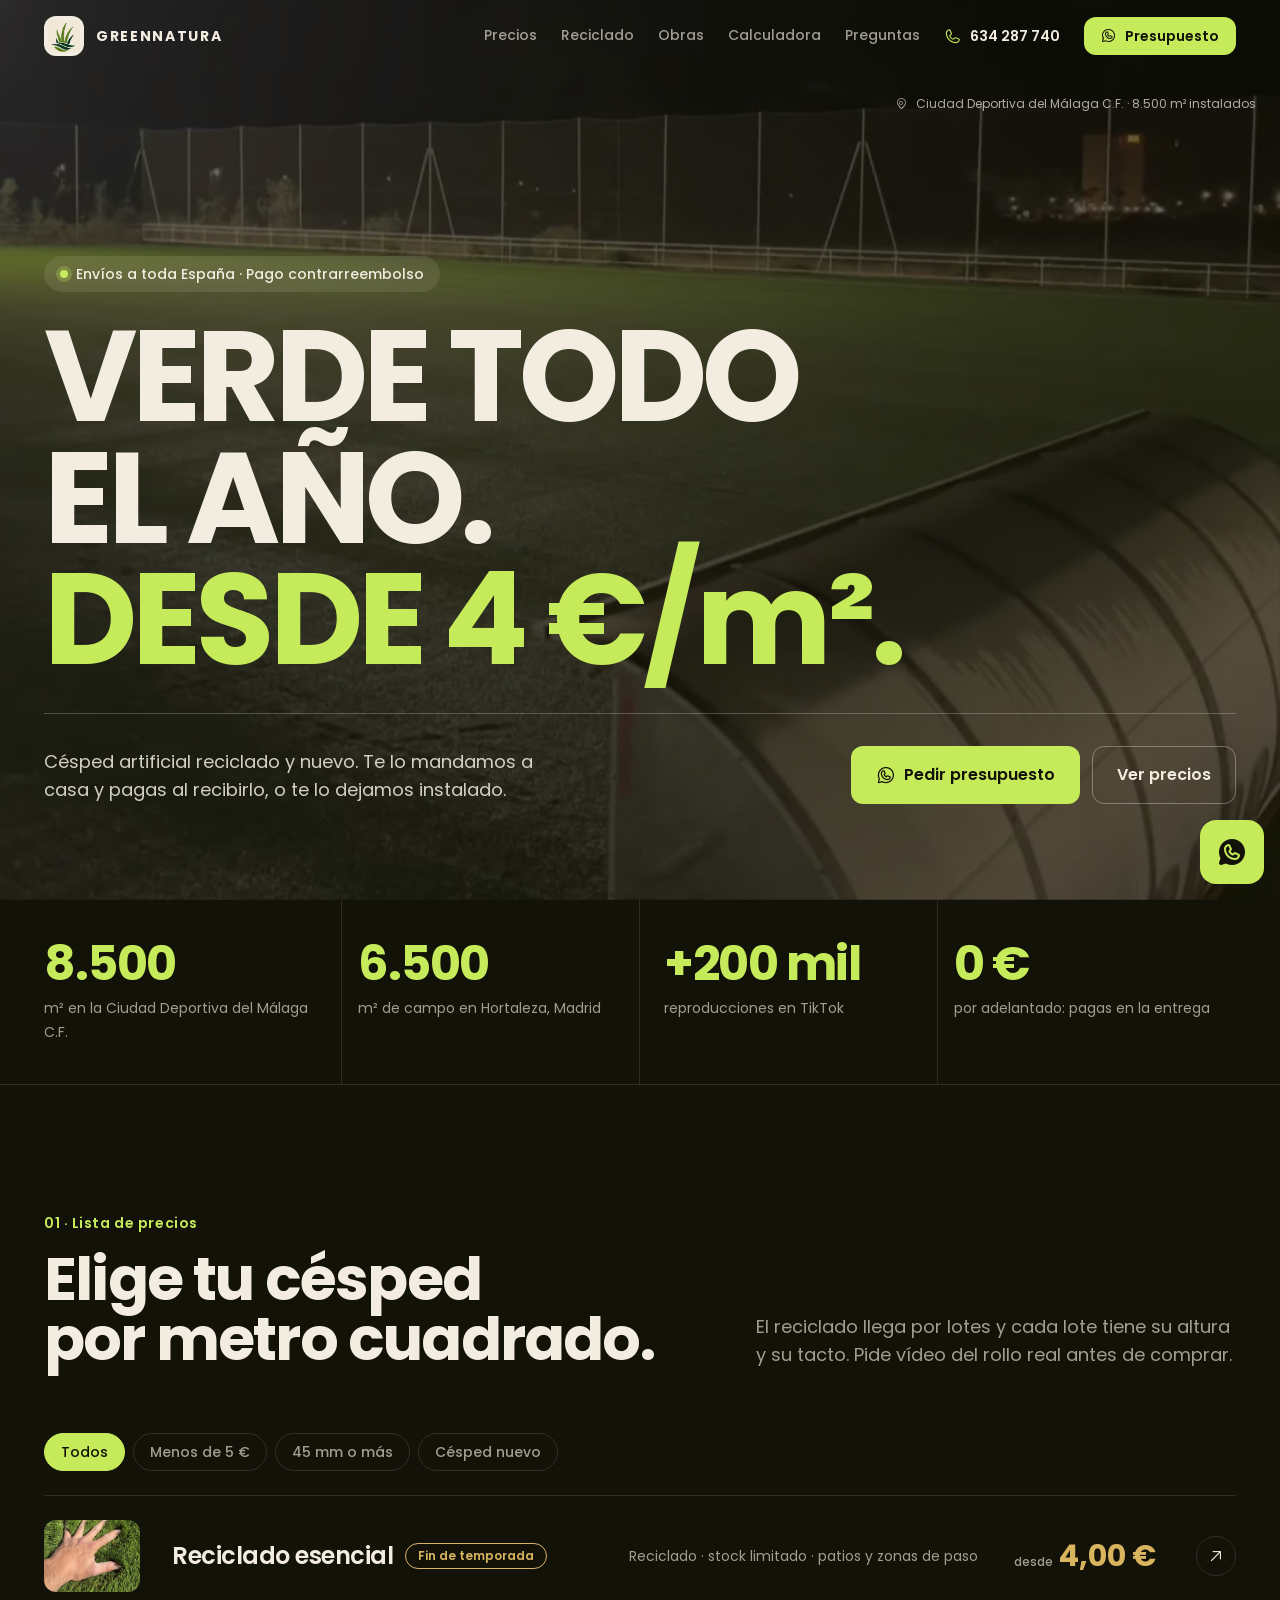
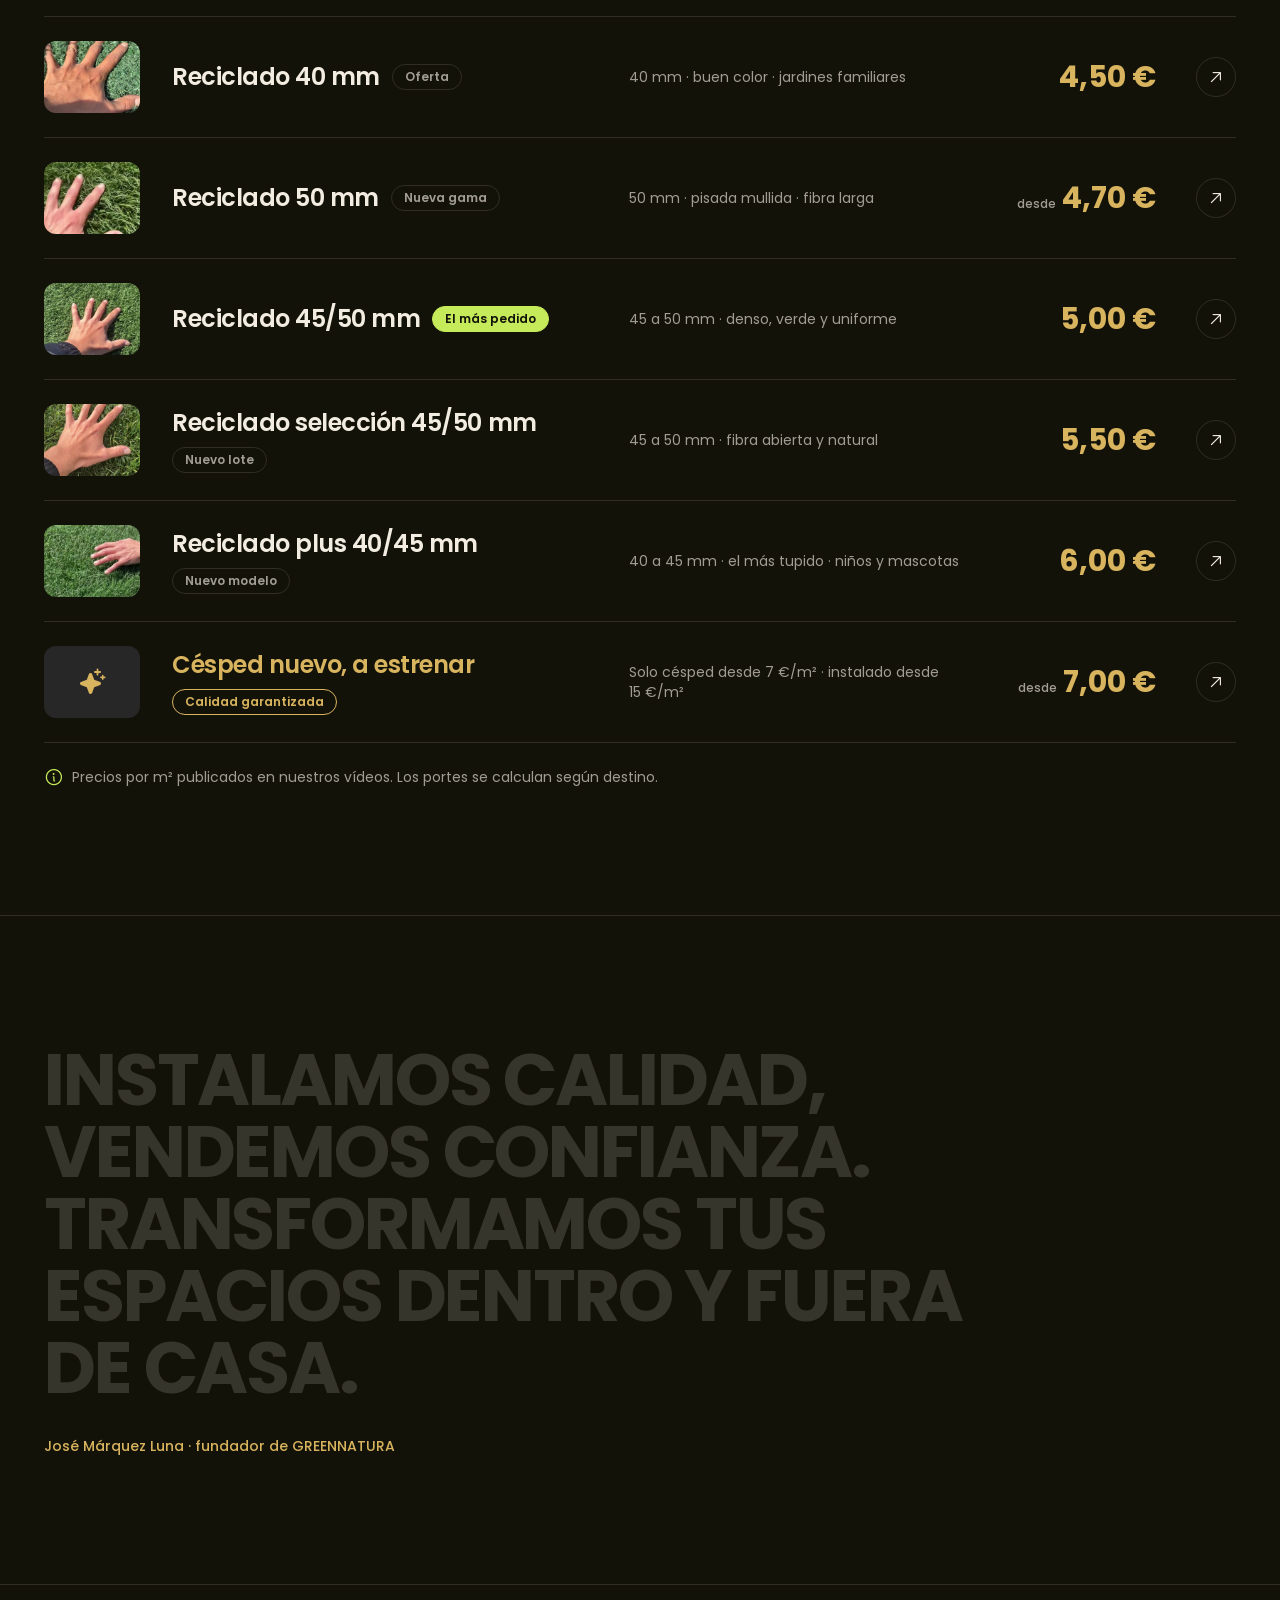
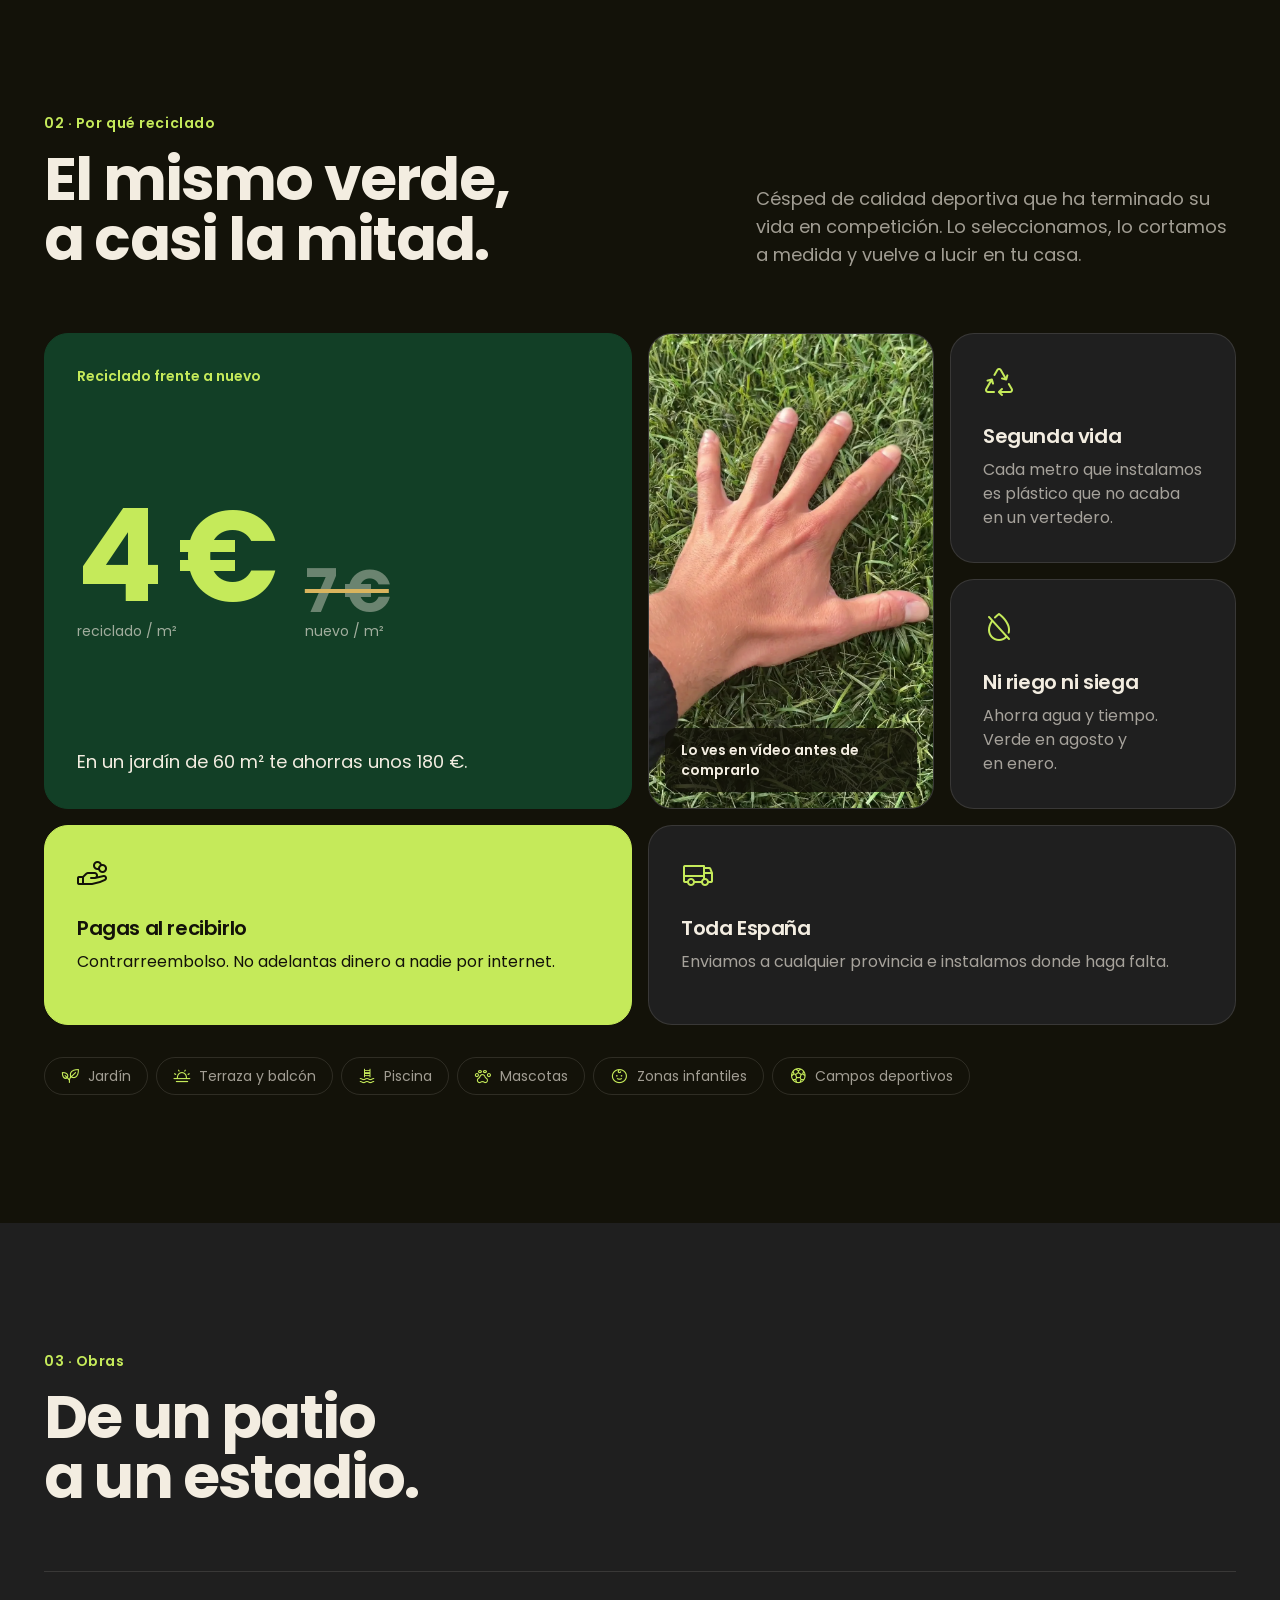
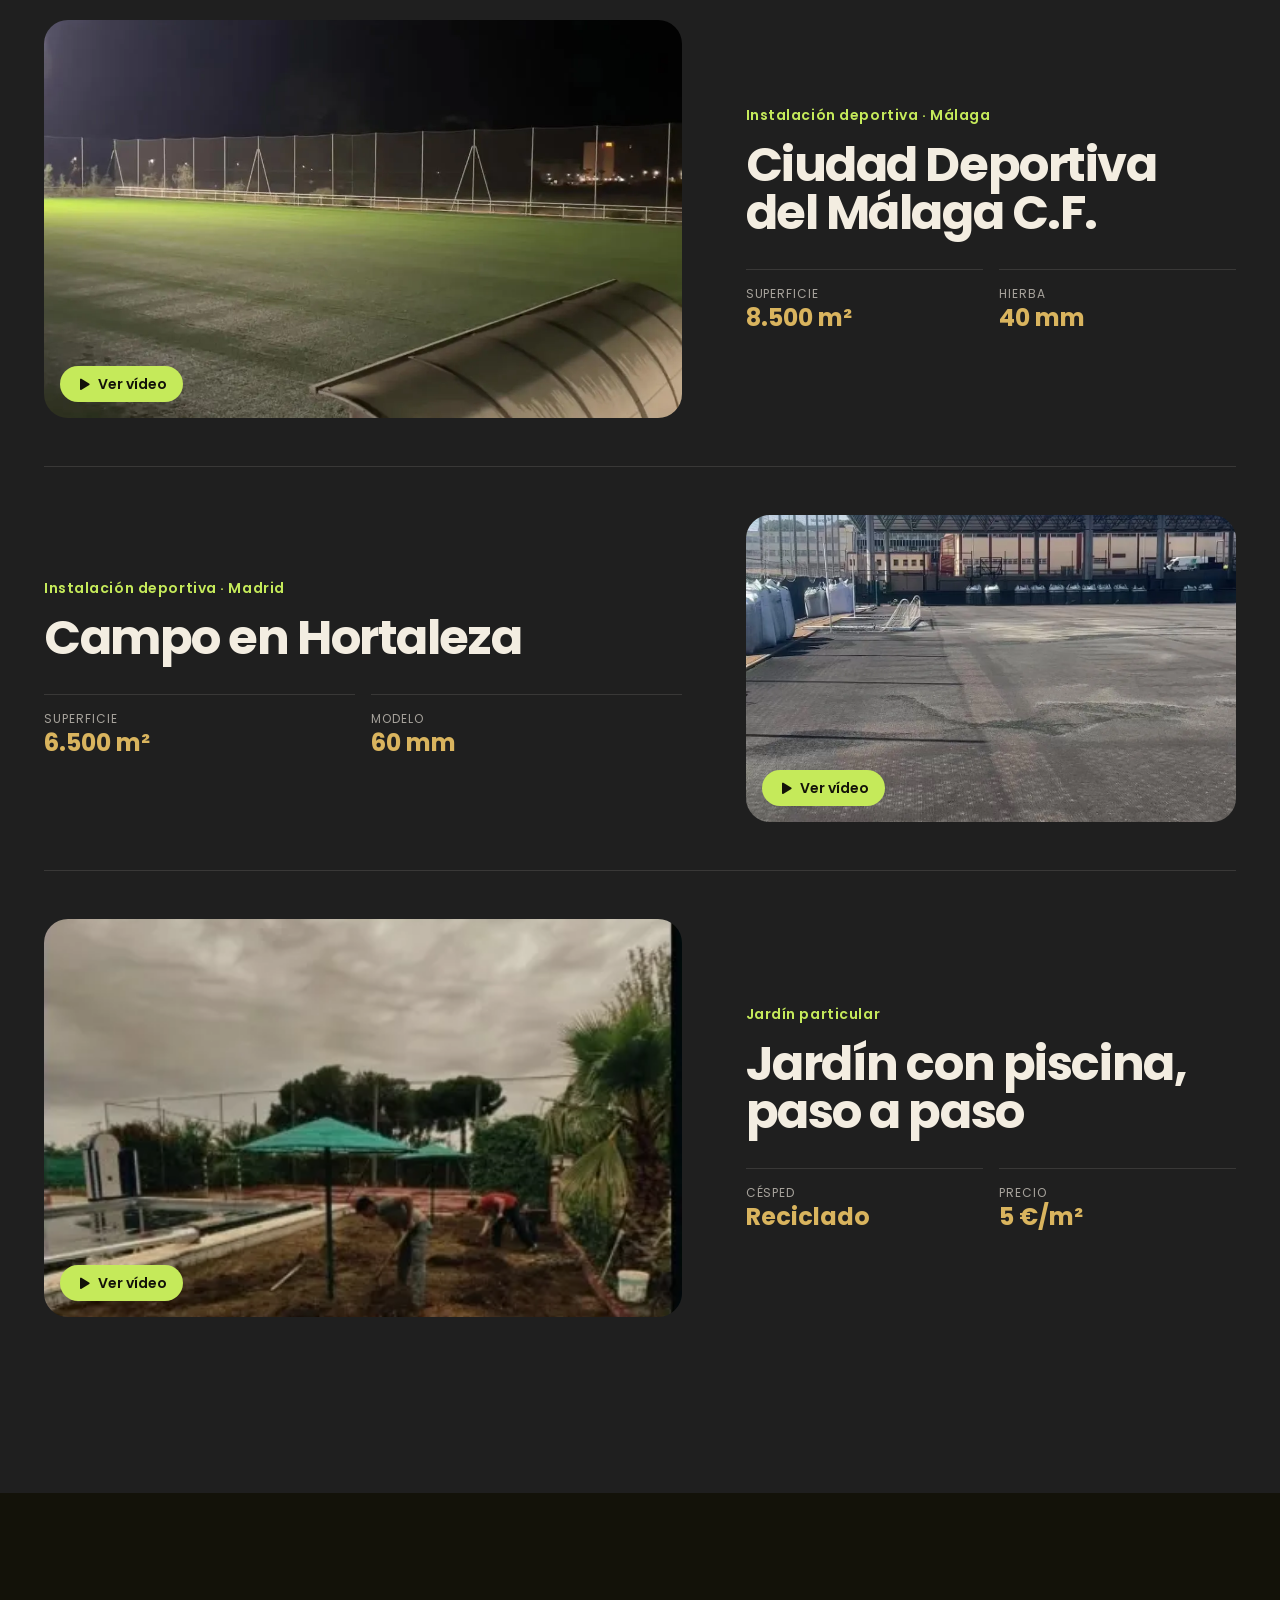
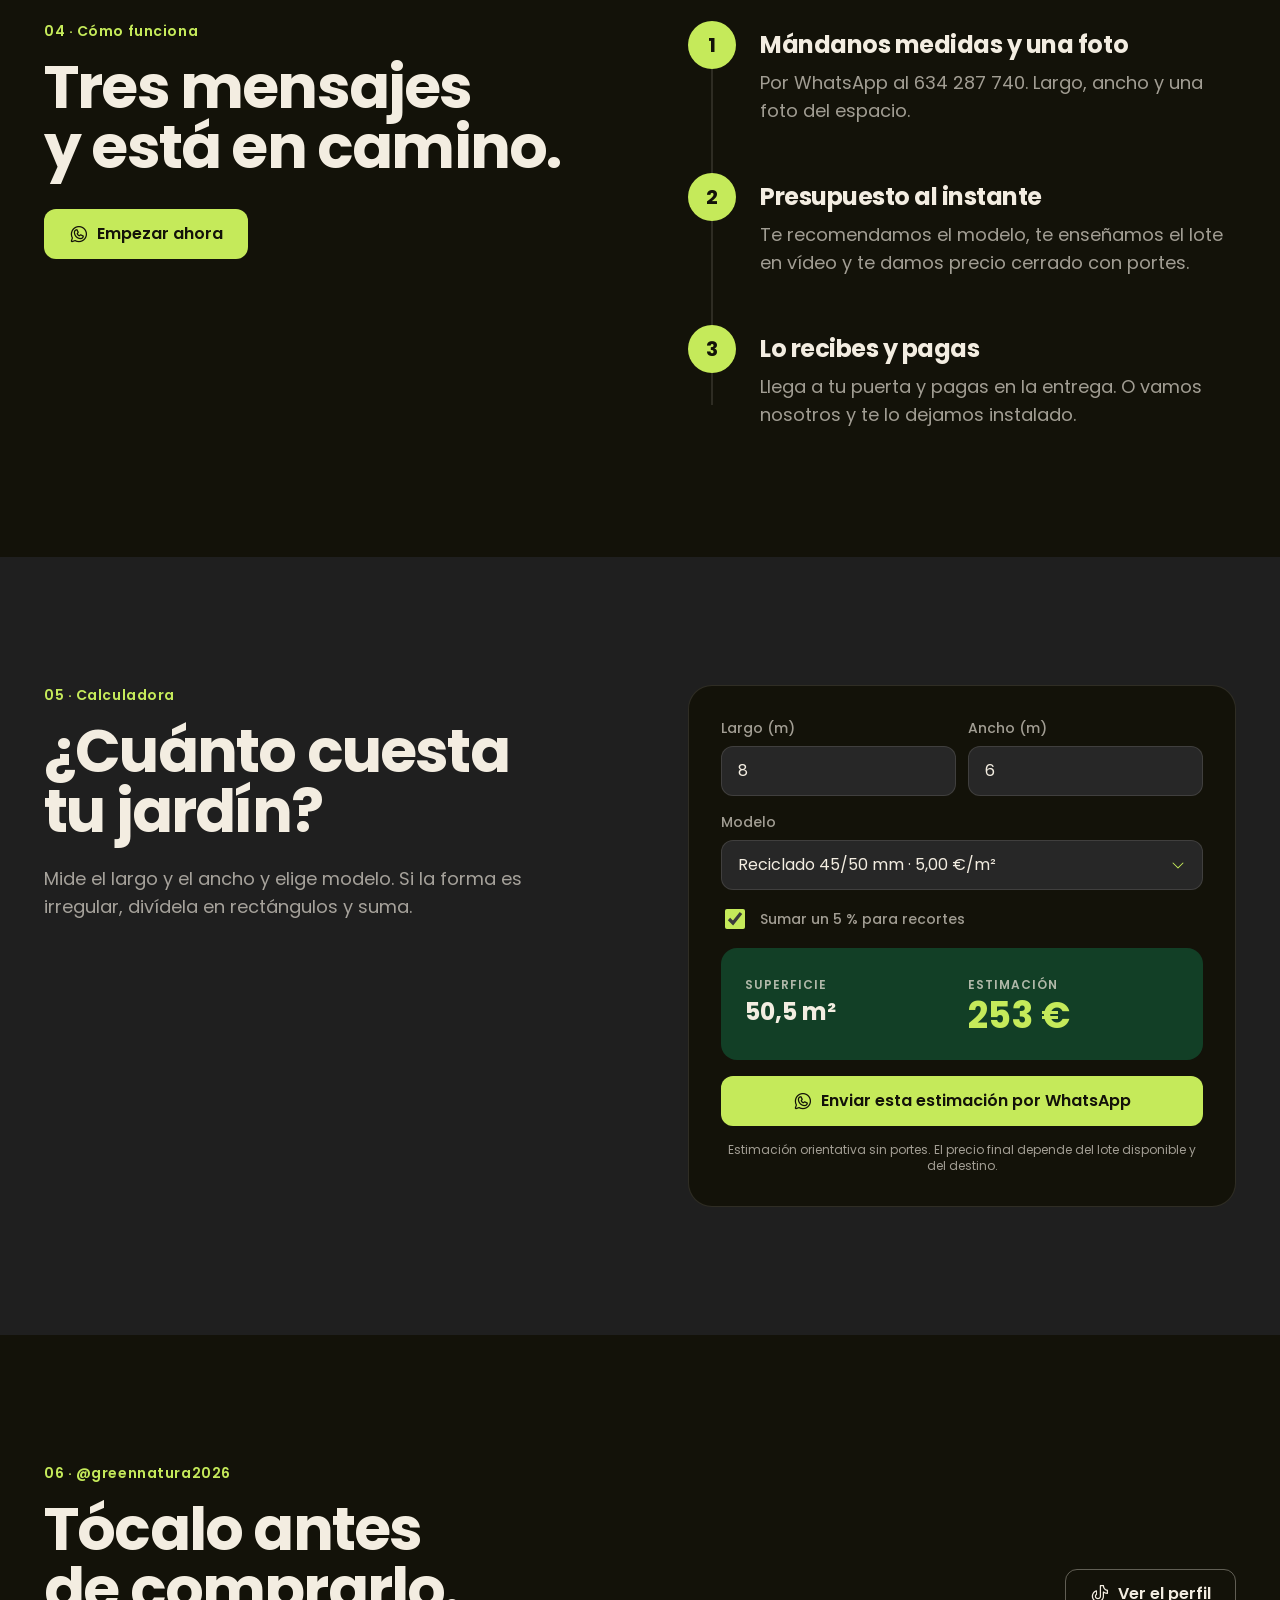
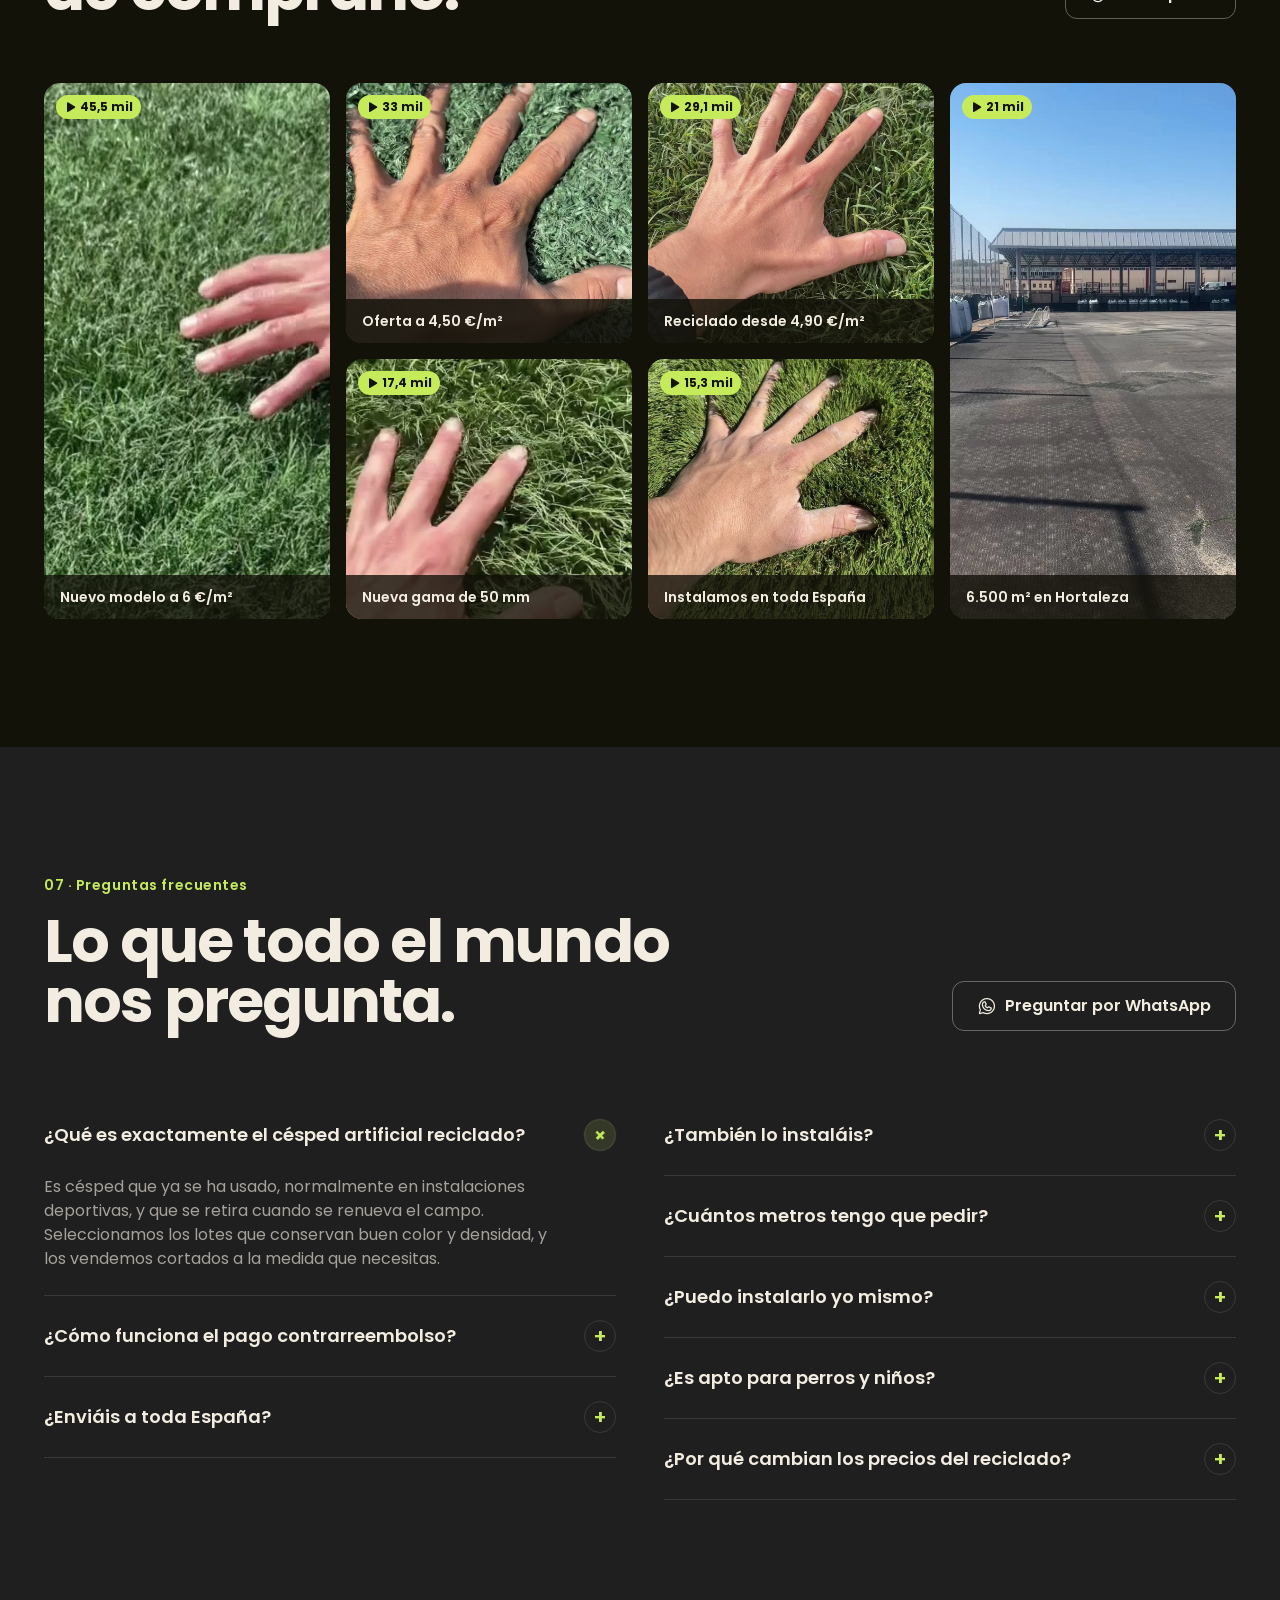
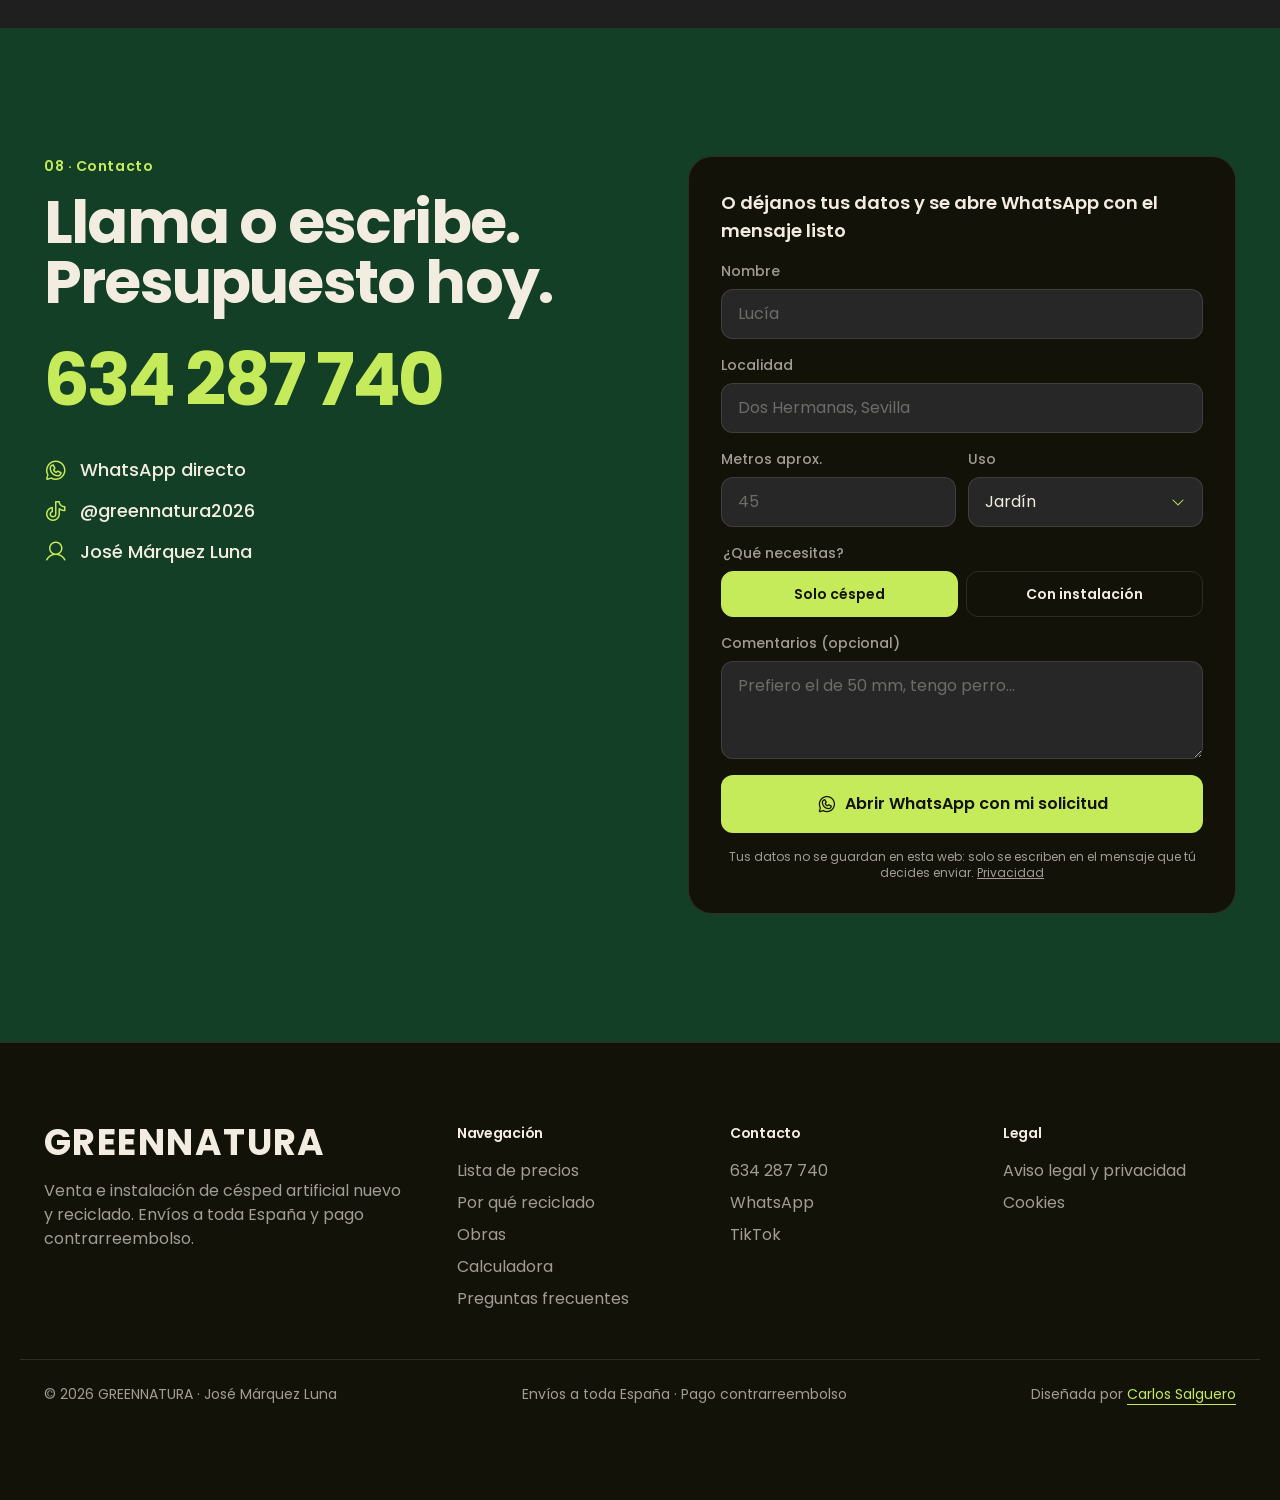
==== commit 06956682: "Firma «Diseñada por Carlos Salguero» en el pie con enlace a la web personal Co-Authored-By: Claude O" ====
--- a/index.html
+++ b/index.html
@@ -22,7 +22,7 @@
   <link rel="preload" href="assets/img/malaga-cf.webp" as="image">
   <link rel="stylesheet" href="lib/phosphor/style.css?v=20261021-v1b">
   <link rel="stylesheet" href="lib/phosphor/fill.css?v=20261021-v1b">
-  <link rel="stylesheet" href="styles.css?v=20261021-v1c">
+  <link rel="stylesheet" href="styles.css?v=20261021-v1d">
   <script>document.documentElement.classList.add('js');</script>
 
   <script type="application/ld+json">
@@ -462,6 +462,7 @@
     <div class="container footer__bottom">
       <p>© <span id="year">2026</span> GREENNATURA · José Márquez Luna</p>
       <p>Envíos a toda España · Pago contrarreembolso</p>
+      <p class="credit">Diseñada por <a href="https://ercarlo672.github.io/" target="_blank" rel="noopener">Carlos Salguero</a></p>
     </div>
   </footer>
 
--- a/styles.css
+++ b/styles.css
@@ -353,3 +353,7 @@
 .btn--ghost { border-color: rgba(243, 237, 225, .35); color: var(--ink); background: transparent; }
 .btn--ghost:hover { border-color: var(--lime); color: var(--lime); }
 .footer .footer__bottom a { color: var(--lime); }
+
+/* Firma del diseñador en el pie */
+.credit a { color: var(--lime); text-decoration: none; border-bottom: 1px solid currentColor; transition: color .4s var(--ease); }
+.credit a:hover { color: var(--lime-2); }
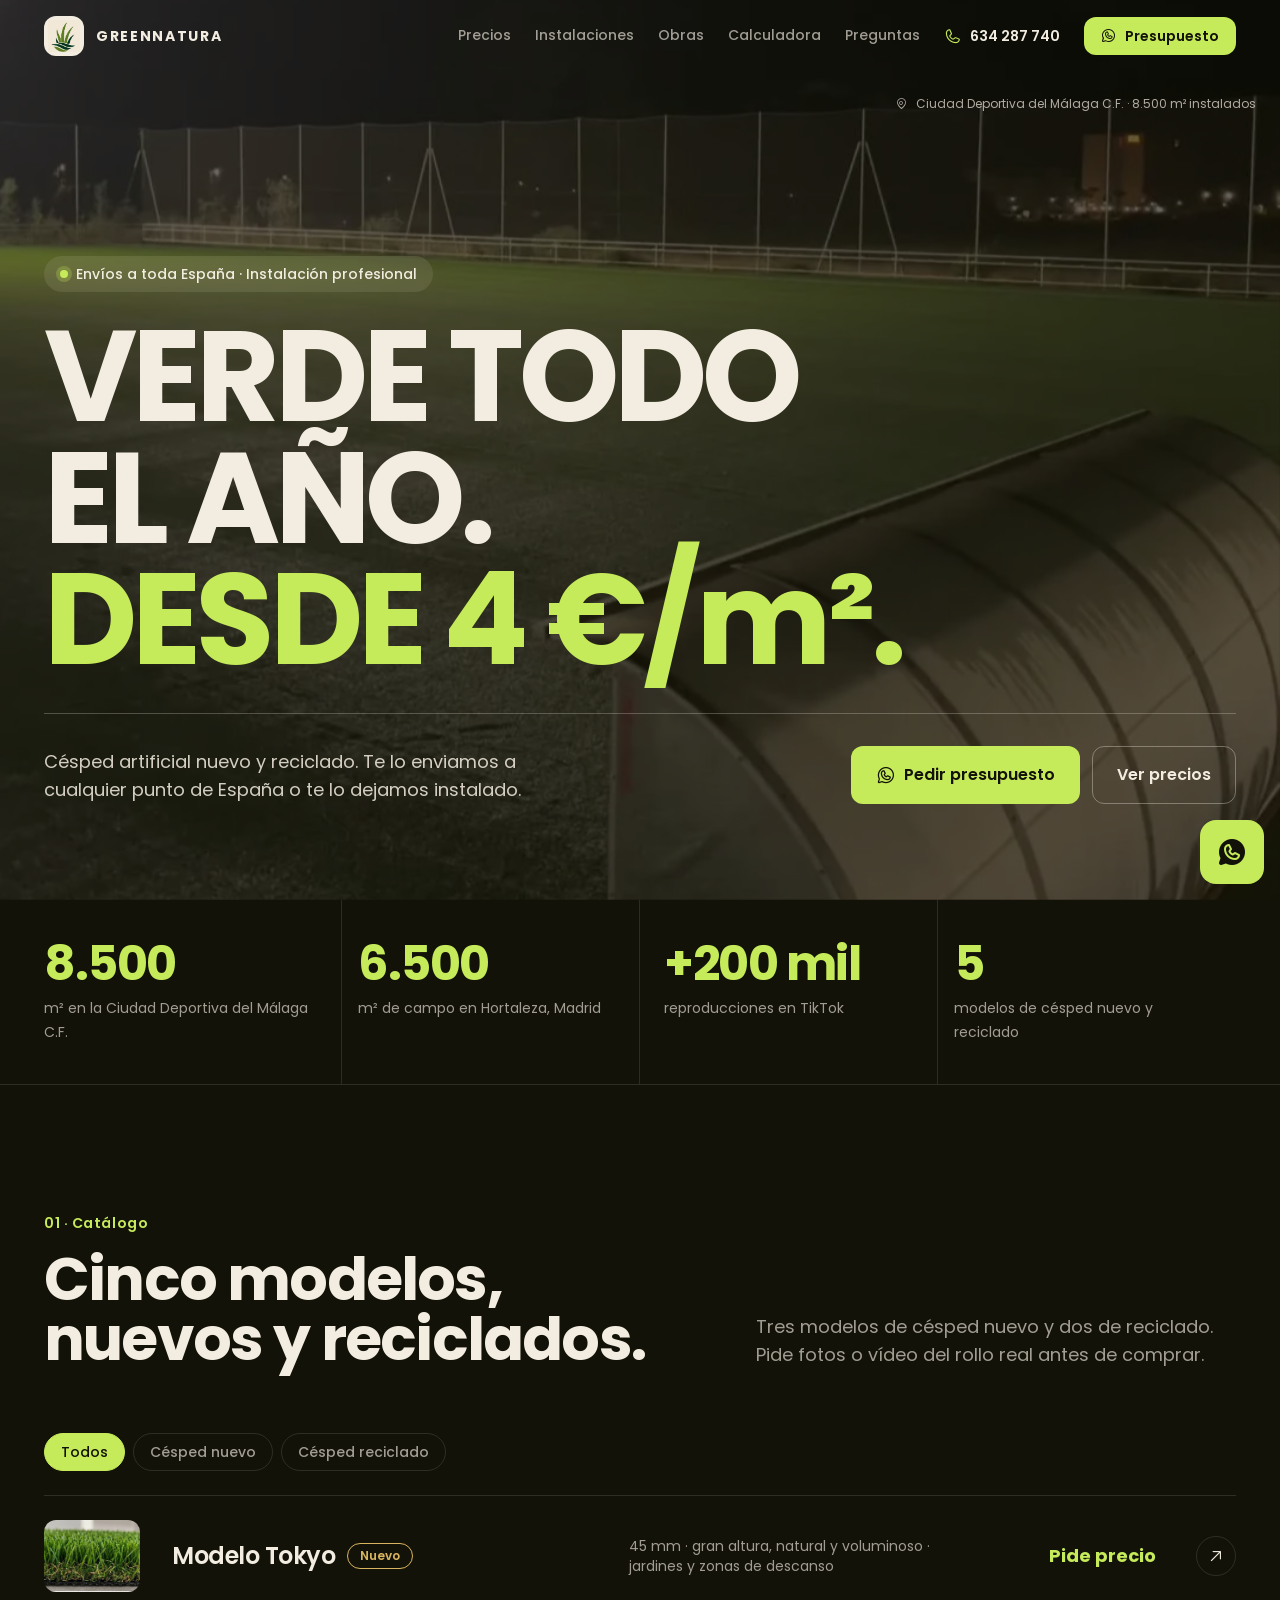
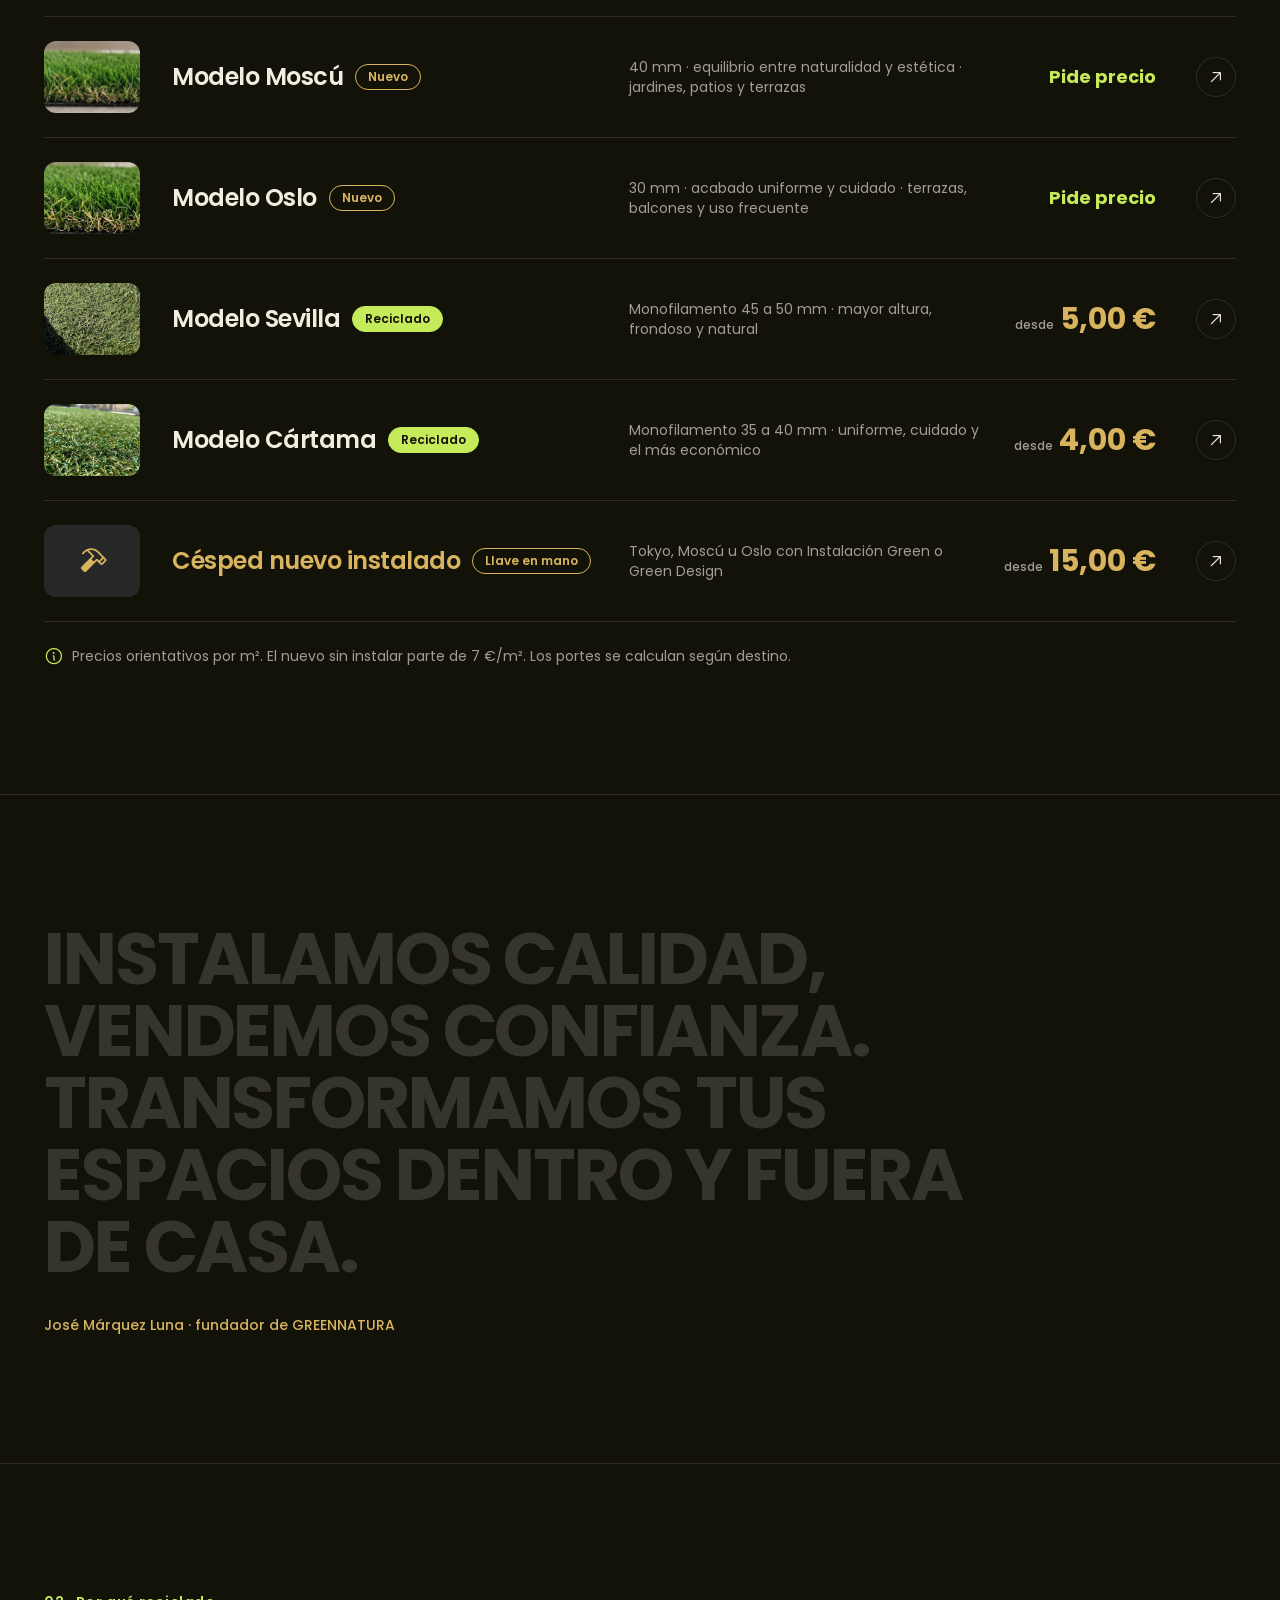
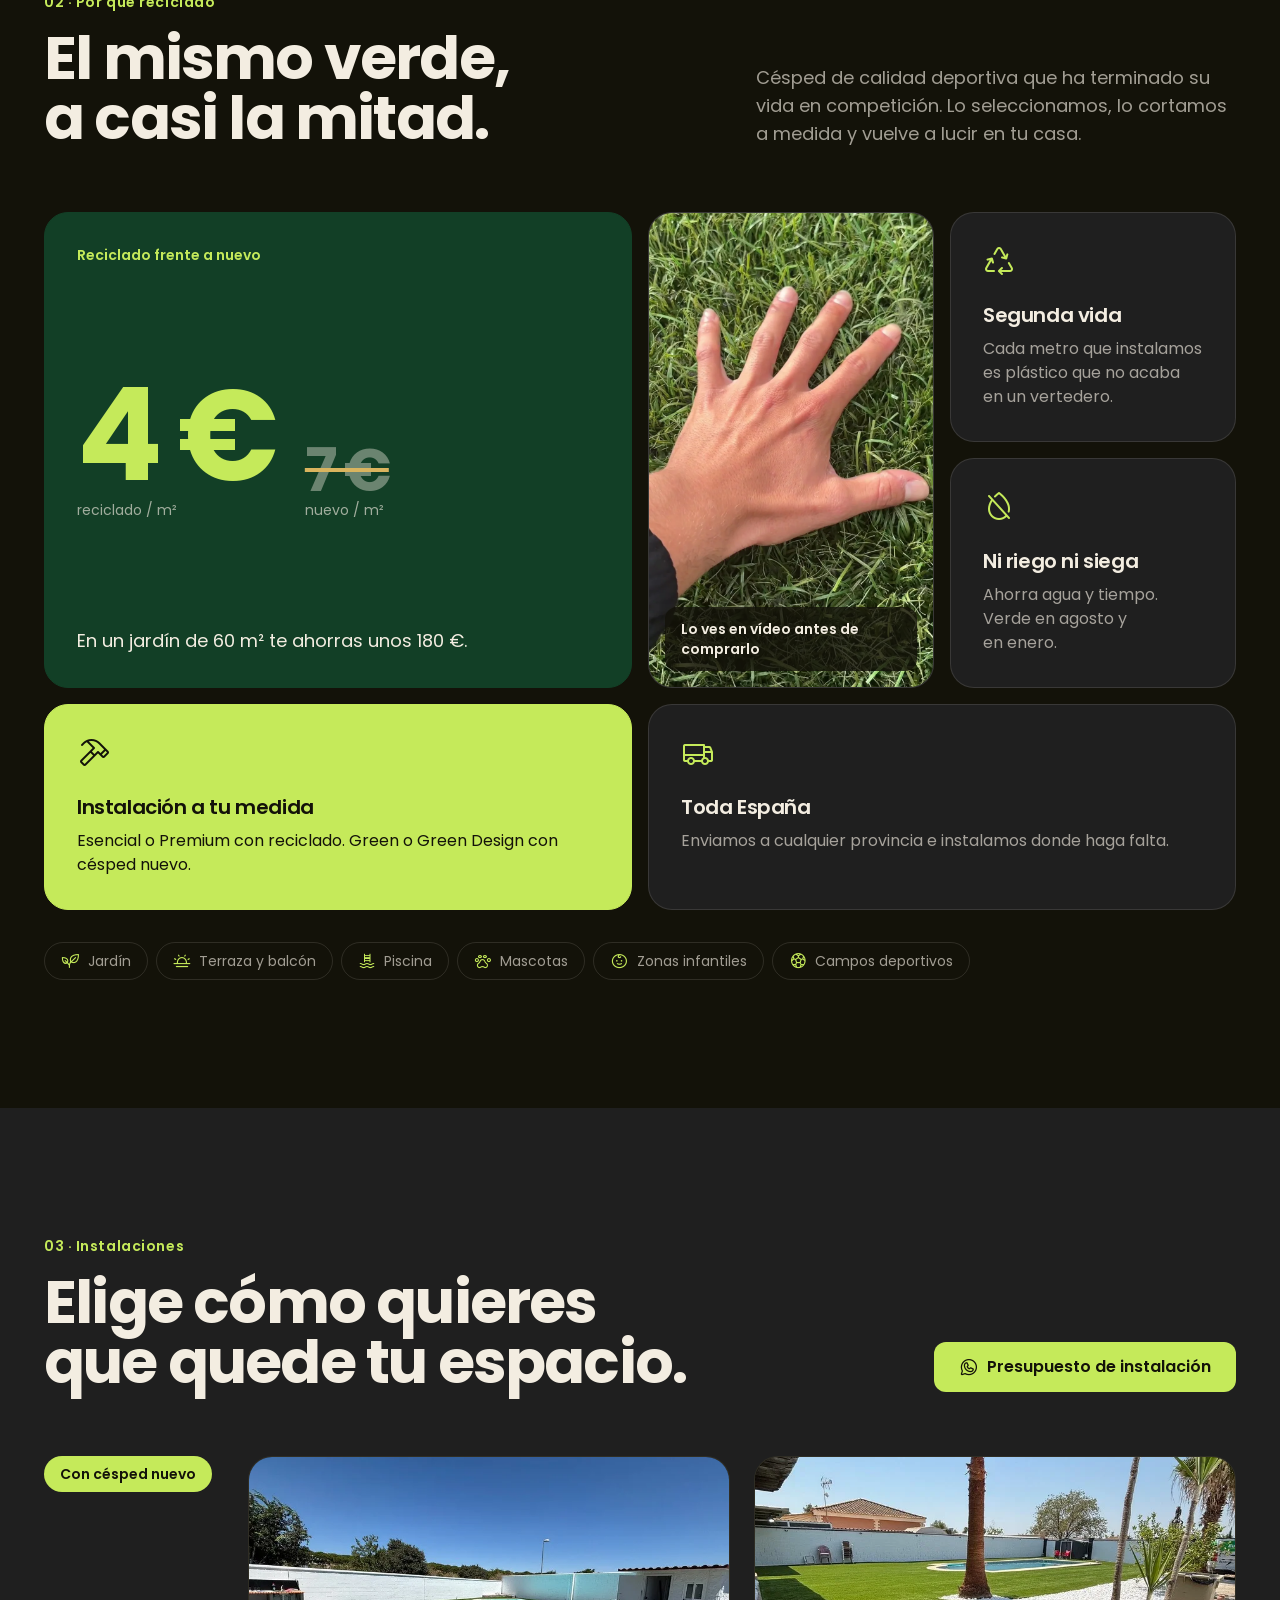
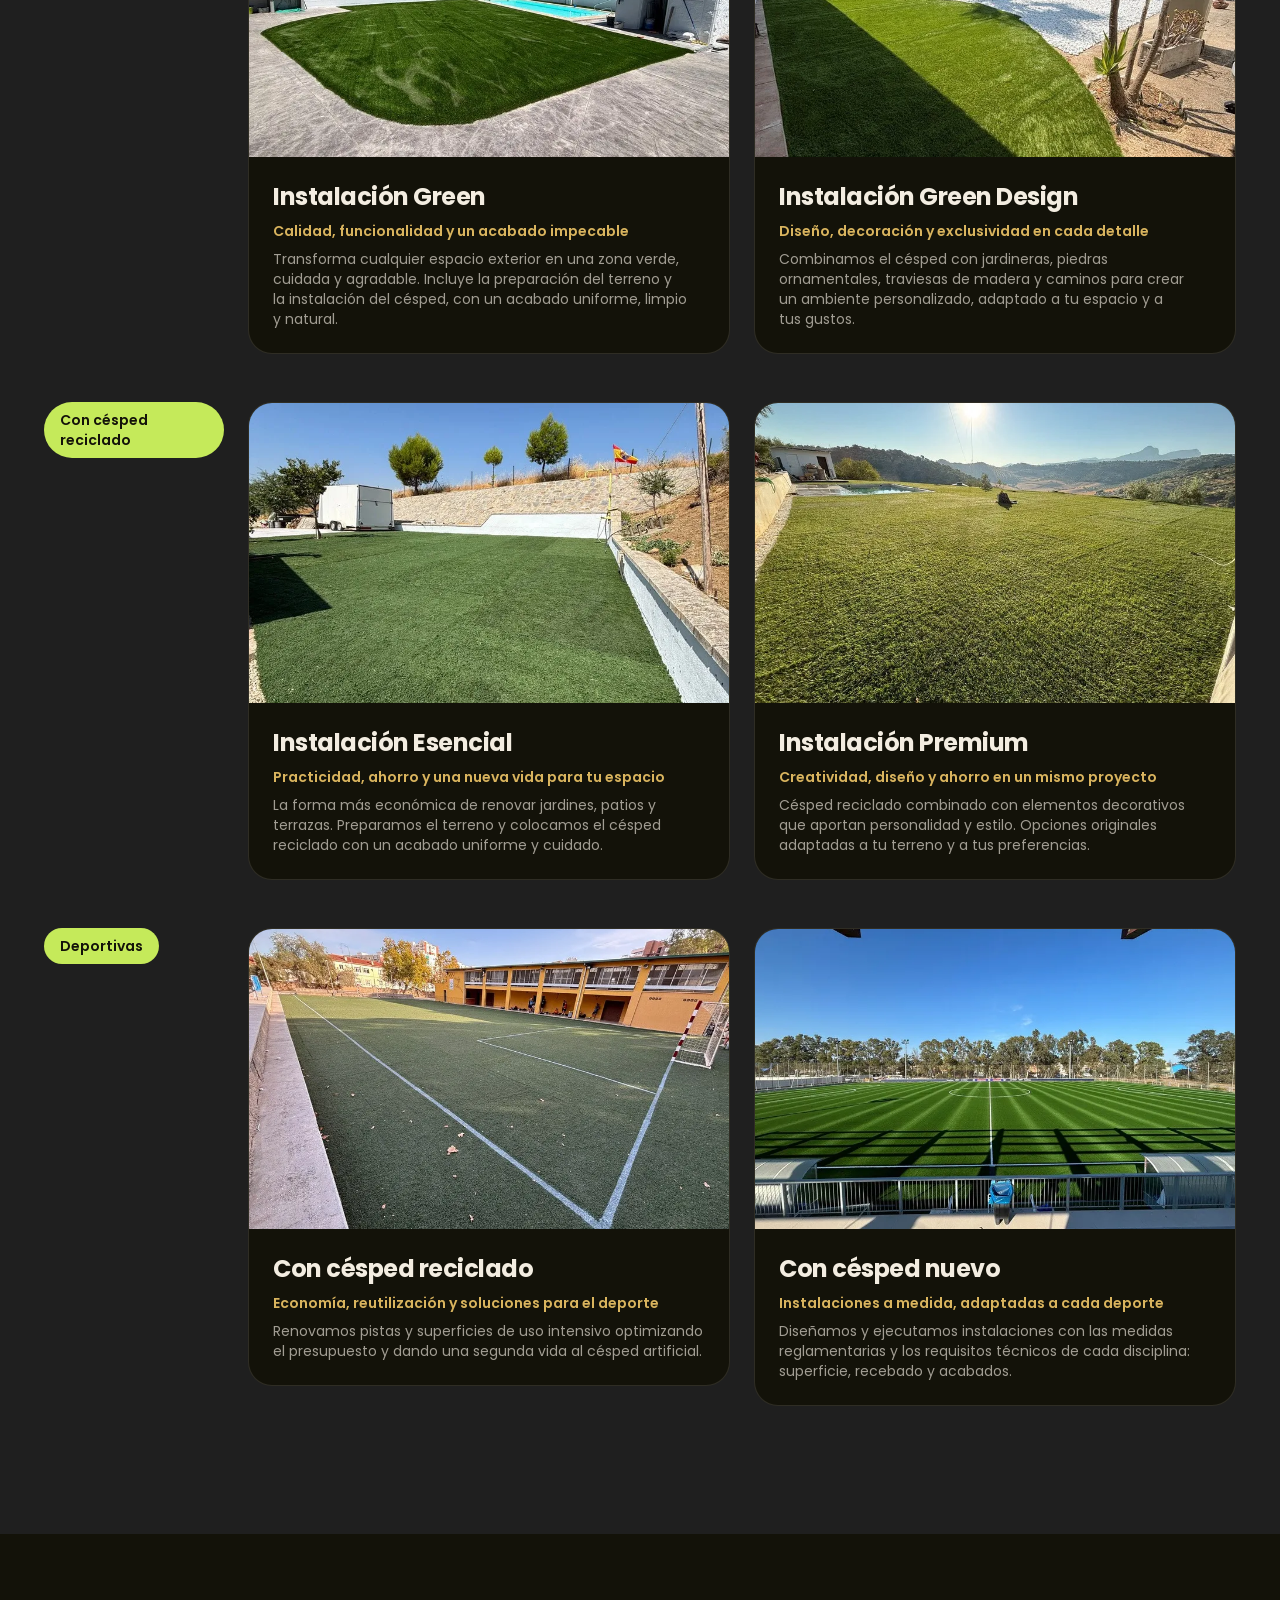
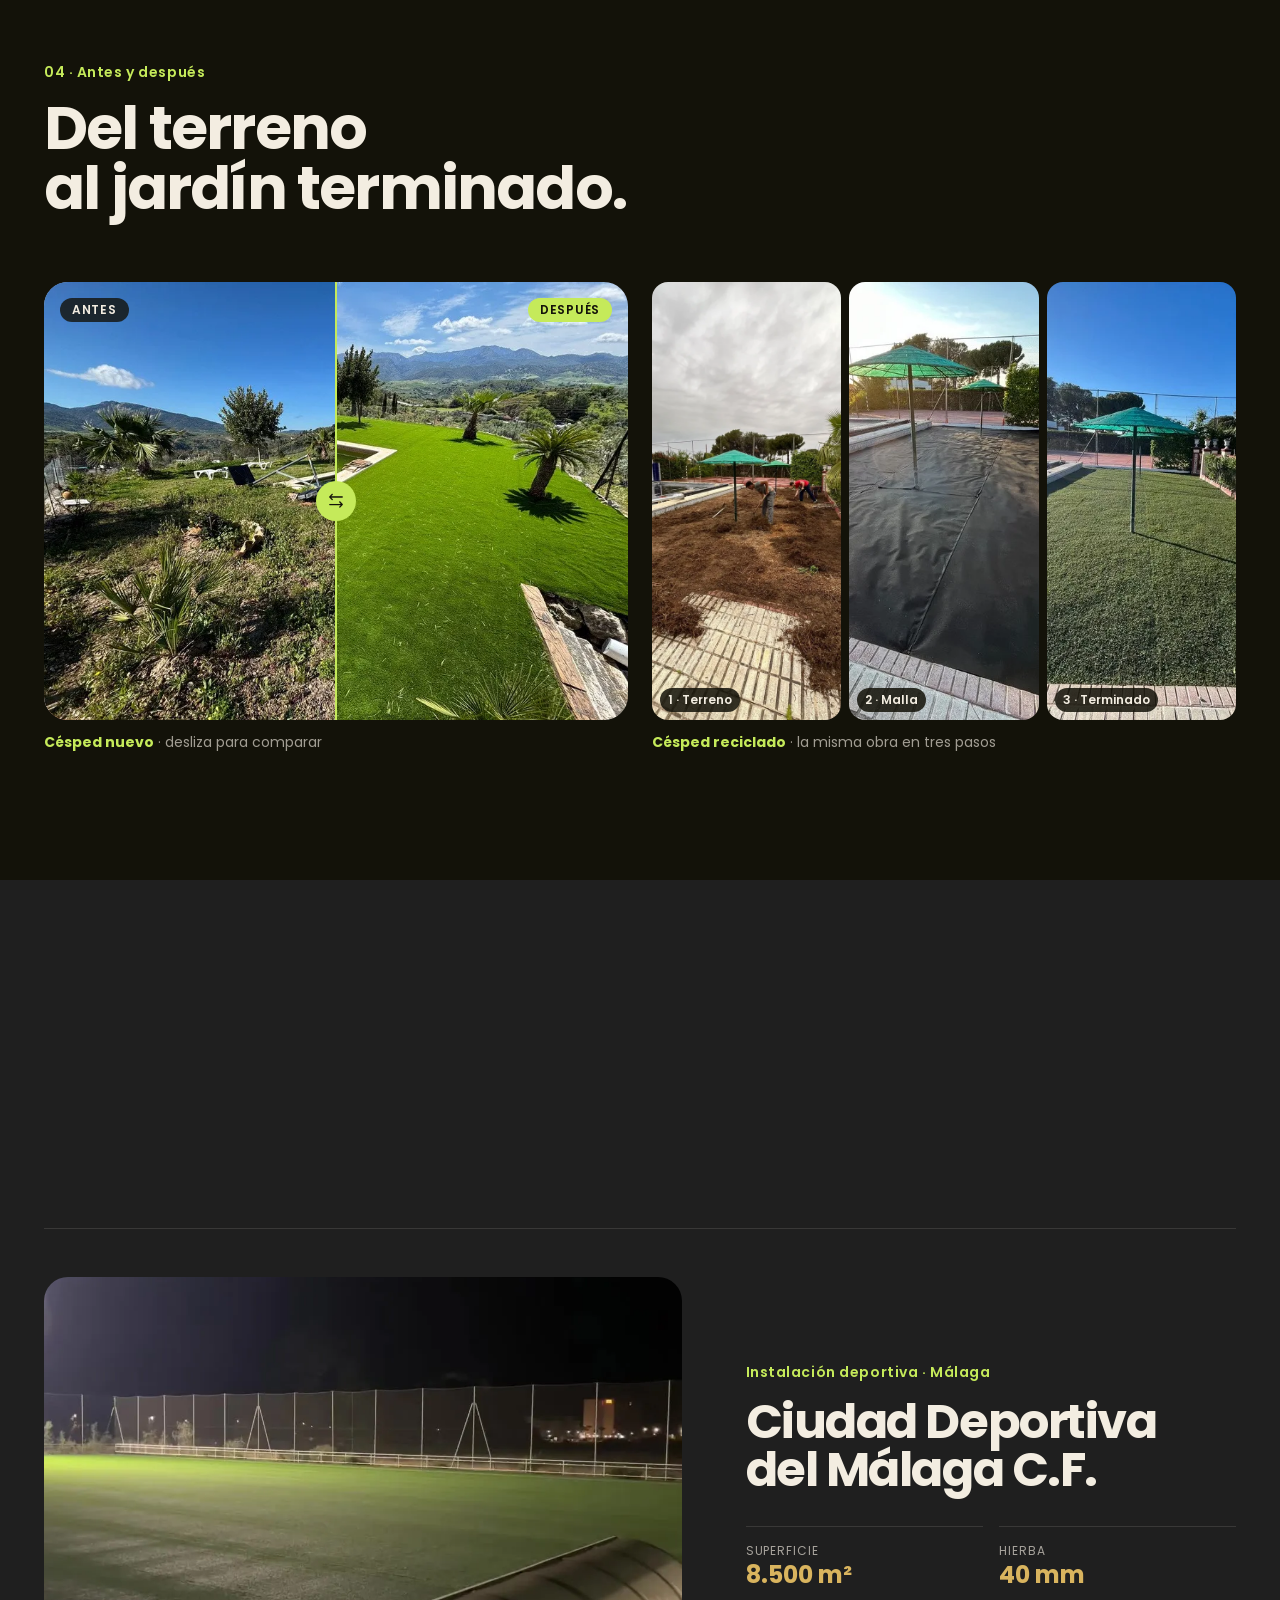
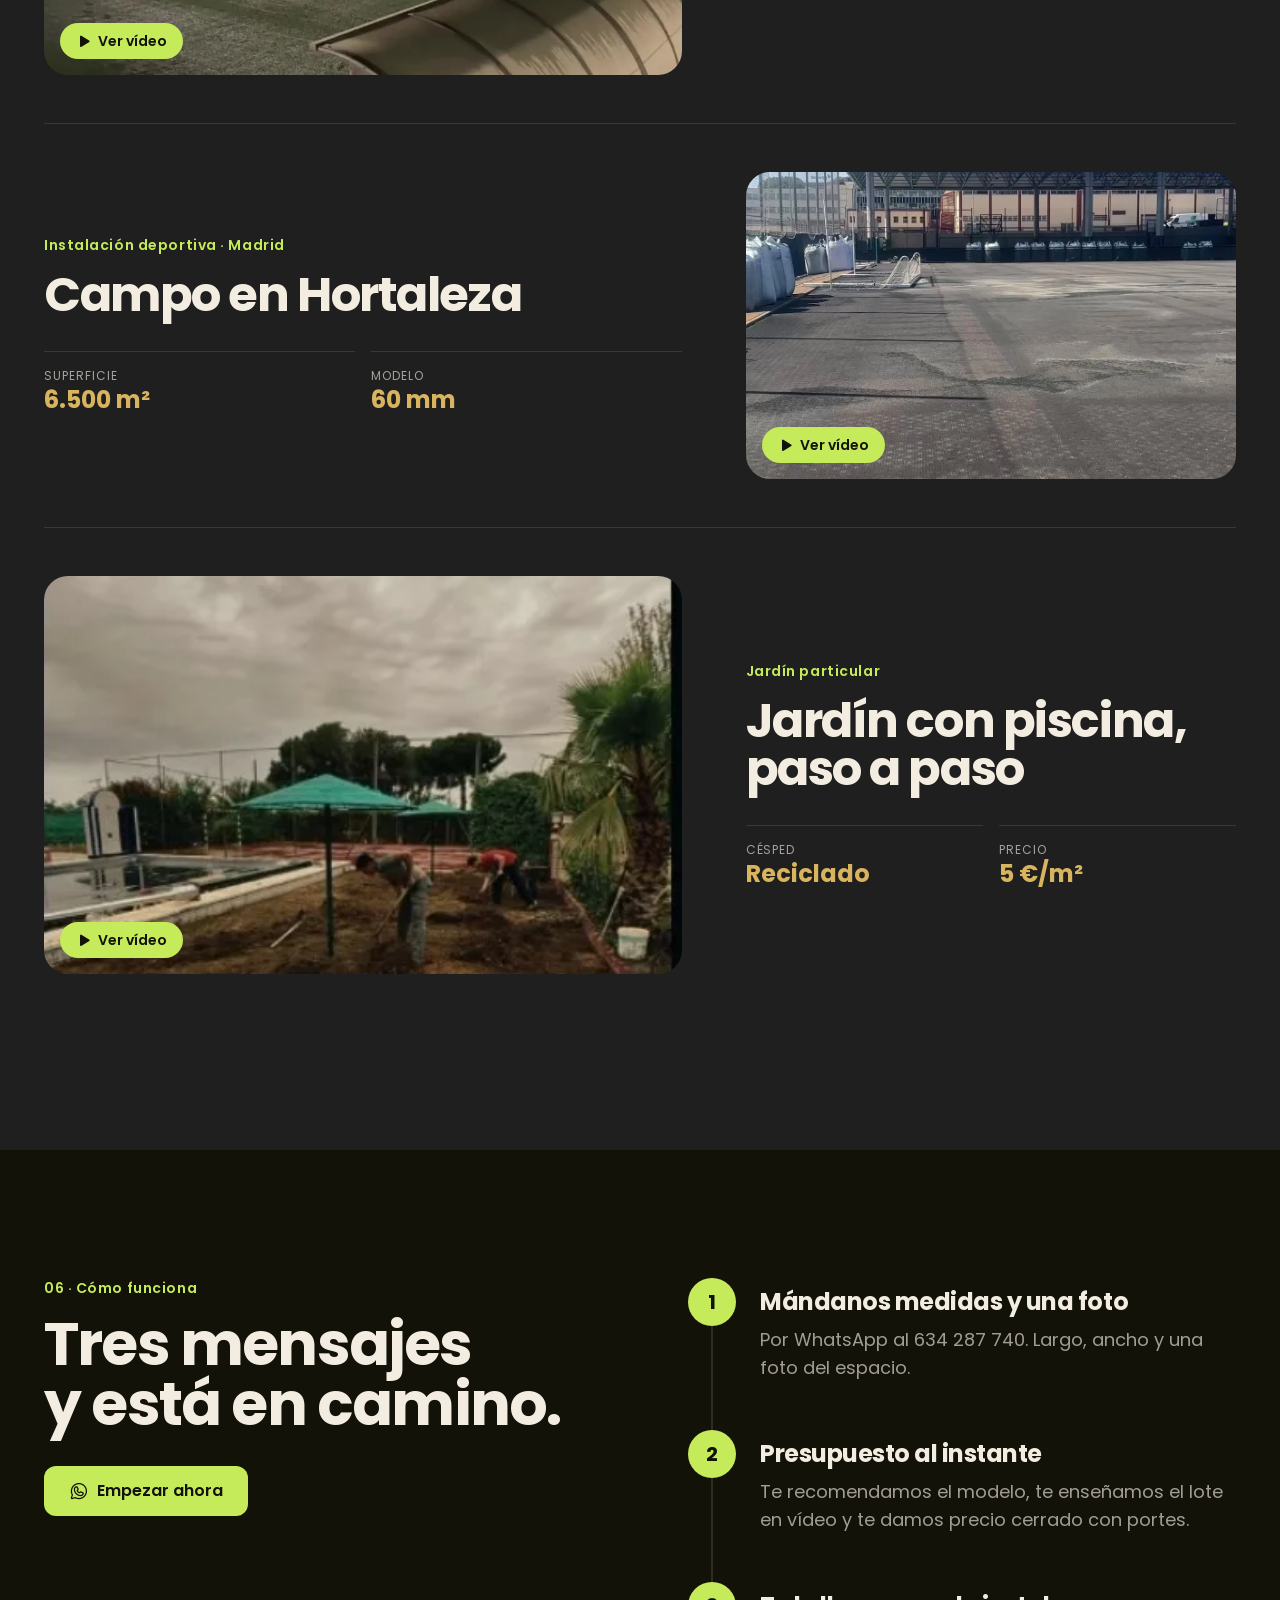
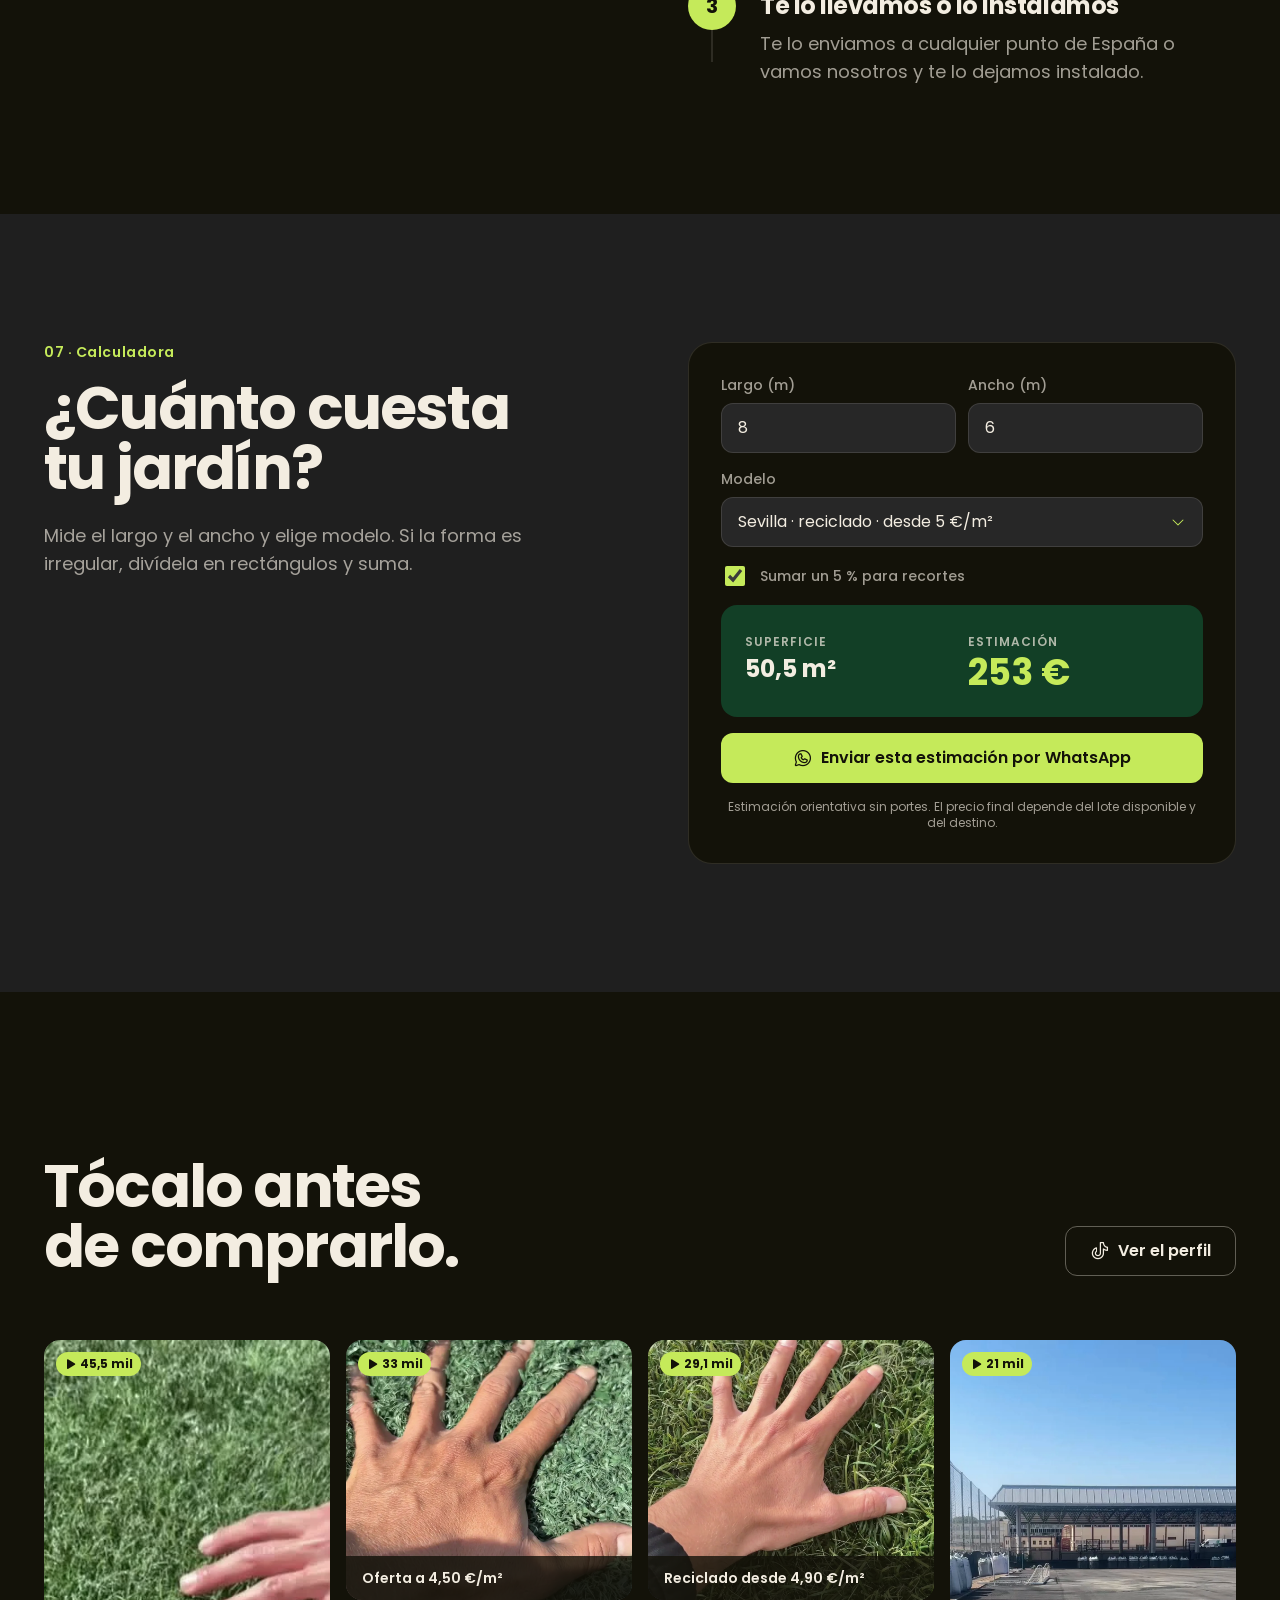
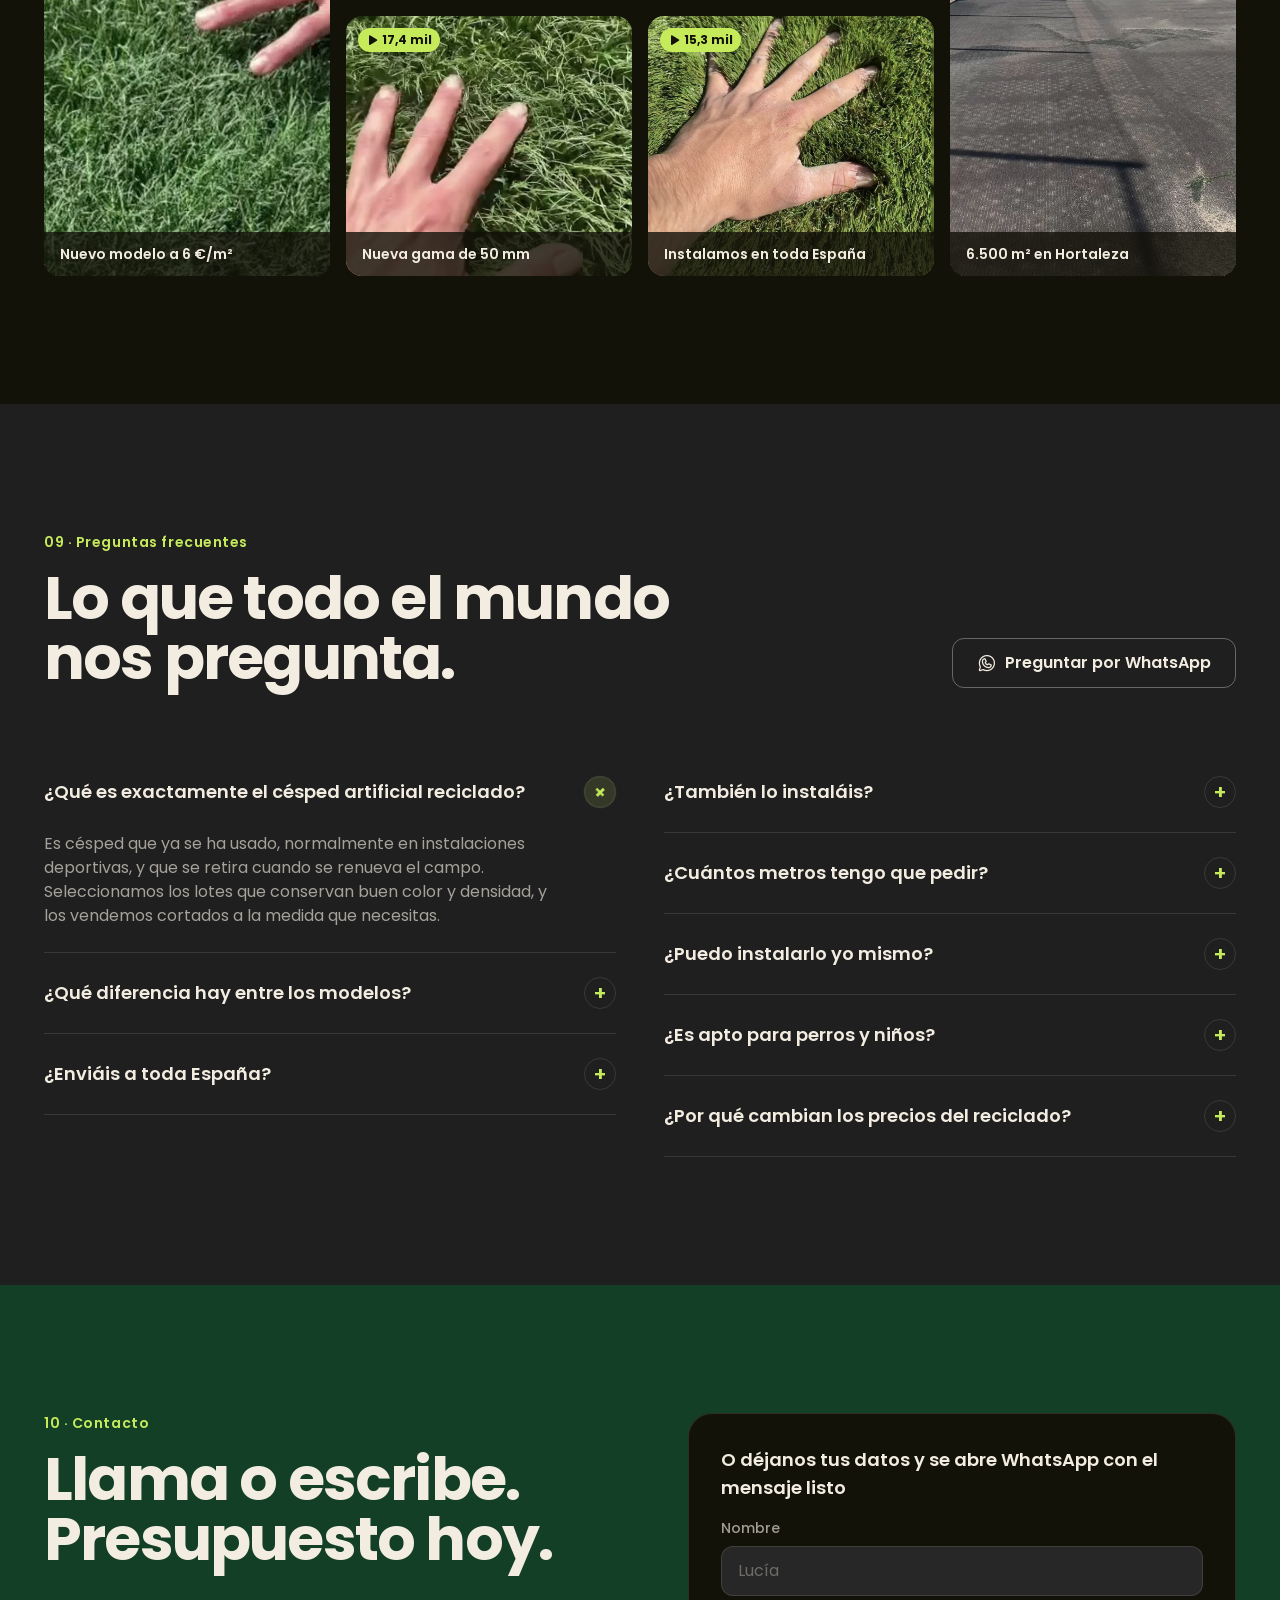
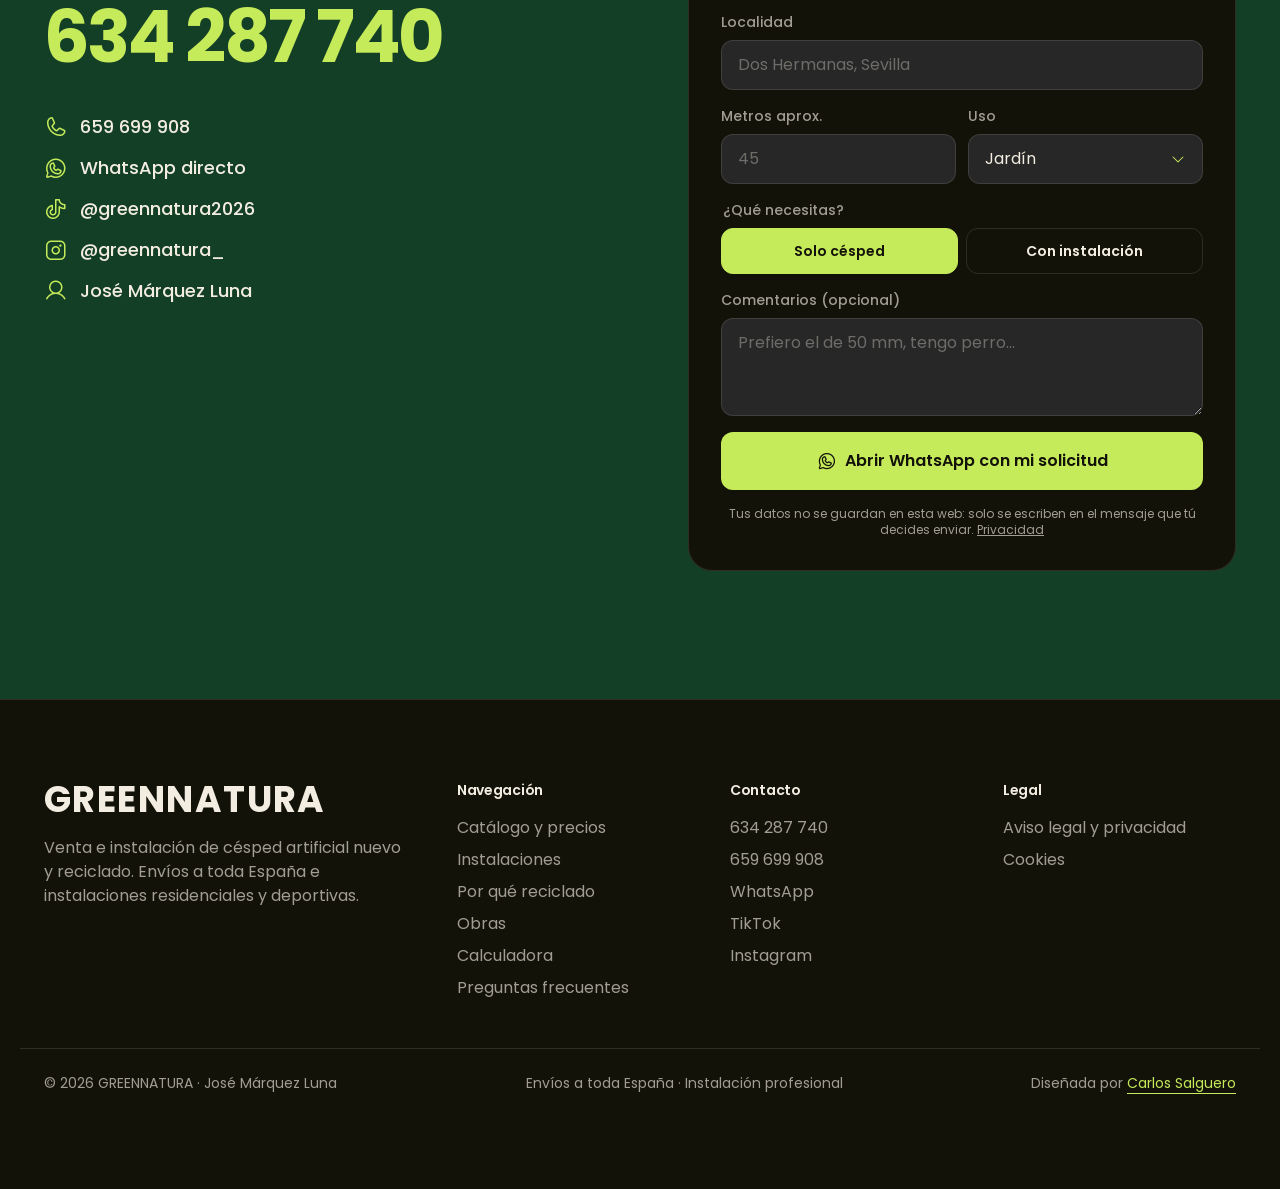
==== commit a79c36dc: "V1: catálogo oficial, instalaciones y antes y después; sin contrarreembolso - Elimina toda mención a" ====
--- a/index.html
+++ b/index.html
@@ -4,7 +4,7 @@
   <meta charset="utf-8">
   <meta name="viewport" content="width=device-width, initial-scale=1">
   <title>GREENNATURA · Césped artificial reciclado desde 4 €/m² con envío a toda España</title>
-  <meta name="description" content="Venta e instalación de césped artificial nuevo y reciclado. Desde 4 €/m², envíos a toda España y pago contrarreembolso. Presupuesto al instante por WhatsApp: 634 287 740.">
+  <meta name="description" content="Venta e instalación de césped artificial nuevo y reciclado. Modelos Tokyo, Moscú, Oslo, Sevilla y Cártama desde 4 €/m². Envíos a toda España e instalación profesional. Presupuesto por WhatsApp: 634 287 740.">
   <meta name="theme-color" content="#131209">
   <link rel="canonical" href="https://greennatura.es/">
 
@@ -12,7 +12,7 @@
   <meta property="og:locale" content="es_ES">
   <meta property="og:site_name" content="GREENNATURA">
   <meta property="og:title" content="Césped artificial reciclado desde 4 €/m² · GREENNATURA">
-  <meta property="og:description" content="Envíos a toda España, pago contrarreembolso e instalación profesional. Pide tu presupuesto por WhatsApp.">
+  <meta property="og:description" content="Césped nuevo y reciclado, envíos a toda España e instalación profesional. Pide tu presupuesto por WhatsApp.">
   <meta property="og:image" content="https://greennatura.es/assets/img/og-cover.jpg">
   <meta name="twitter:card" content="summary_large_image">
 
@@ -22,7 +22,7 @@
   <link rel="preload" href="assets/img/malaga-cf.webp" as="image">
   <link rel="stylesheet" href="lib/phosphor/style.css?v=20261021-v1b">
   <link rel="stylesheet" href="lib/phosphor/fill.css?v=20261021-v1b">
-  <link rel="stylesheet" href="styles.css?v=20261021-v1d">
+  <link rel="stylesheet" href="styles.css?v=20261021-v1e">
   <script>document.documentElement.classList.add('js');</script>
 
   <script type="application/ld+json">
@@ -30,16 +30,15 @@
     "@context": "https://schema.org",
     "@type": "HomeAndConstructionBusiness",
     "name": "GREENNATURA",
-    "description": "Venta e instalación de césped artificial nuevo y reciclado con envíos a toda España y pago contrarreembolso.",
+    "description": "Venta e instalación de césped artificial nuevo y reciclado con envíos a toda España e instalaciones residenciales y deportivas.",
     "image": "https://greennatura.es/assets/img/og-cover.jpg",
     "logo": "https://greennatura.es/assets/img/og-icon.png",
     "telephone": "+34634287740",
     "founder": { "@type": "Person", "name": "José Márquez Luna" },
     "areaServed": { "@type": "Country", "name": "España" },
     "priceRange": "4 €/m² a 15 €/m²",
-    "paymentAccepted": "Contrarreembolso",
     "url": "https://greennatura.es/",
-    "sameAs": ["https://www.tiktok.com/@greennatura2026"]
+    "sameAs": ["https://www.tiktok.com/@greennatura2026", "https://www.instagram.com/greennatura_/"]
   }
   </script>
 </head>
@@ -55,7 +54,7 @@
       </a>
       <nav class="nav__links" aria-label="Principal">
         <a href="#carta">Precios</a>
-        <a href="#reciclado">Reciclado</a>
+        <a href="#instalaciones">Instalaciones</a>
         <a href="#obras">Obras</a>
         <a href="#calculadora">Calculadora</a>
         <a href="#faq">Preguntas</a>
@@ -72,7 +71,8 @@
 
   <div class="menu" id="menu" aria-hidden="true">
     <nav class="menu__links" aria-label="Menú móvil">
-      <a href="#carta">Lista de precios</a>
+      <a href="#carta">Catálogo y precios</a>
+      <a href="#instalaciones">Instalaciones</a>
       <a href="#reciclado">Por qué reciclado</a>
       <a href="#obras">Obras</a>
       <a href="#calculadora">Calculadora</a>
@@ -92,13 +92,13 @@
       <img class="hero__bg" src="assets/img/malaga-cf.webp" alt="Campo de fútbol de césped artificial iluminado de noche en la Ciudad Deportiva del Málaga C.F." width="1080" height="1440" fetchpriority="high">
       <div class="hero__shade" aria-hidden="true"></div>
       <div class="container hero__inner">
-        <p class="tag reveal"><span class="dot" aria-hidden="true"></span> Envíos a toda España · Pago contrarreembolso</p>
+        <p class="tag reveal"><span class="dot" aria-hidden="true"></span> Envíos a toda España · Instalación profesional</p>
         <h1 class="hero__title reveal">
           Verde todo el año.<br>
           <span class="lime">Desde 4 €/<span class="unit">m²</span>.</span>
         </h1>
         <div class="hero__row reveal">
-          <p class="hero__sub">Césped artificial reciclado y nuevo. Te lo mandamos a casa y pagas al recibirlo, o te lo dejamos instalado.</p>
+          <p class="hero__sub">Césped artificial nuevo y reciclado. Te lo enviamos a cualquier punto de España o te lo dejamos instalado.</p>
           <div class="hero__actions">
             <a class="btn btn--lime btn--lg" href="https://wa.me/34634287740?text=Hola%20GREENNATURA%2C%20quiero%20un%20presupuesto%20de%20c%C3%A9sped%20artificial" target="_blank" rel="noopener">
               <i class="ph ph-whatsapp-logo" aria-hidden="true"></i> Pedir presupuesto
@@ -116,7 +116,7 @@
         <div class="stat reveal"><strong data-count="8500" data-sep=".">8.500</strong><span>m² en la Ciudad Deportiva del Málaga C.F.</span></div>
         <div class="stat reveal"><strong data-count="6500" data-sep=".">6.500</strong><span>m² de campo en Hortaleza, Madrid</span></div>
         <div class="stat reveal"><strong data-count="200" data-prefix="+" data-suffix=" mil">+200 mil</strong><span>reproducciones en TikTok</span></div>
-        <div class="stat reveal"><strong>0 €</strong><span>por adelantado: pagas en la entrega</span></div>
+        <div class="stat reveal"><strong>5</strong><span>modelos de césped nuevo y reciclado</span></div>
       </div>
     </section>
 
@@ -125,72 +125,64 @@
       <div class="container">
         <header class="head">
           <div>
-            <p class="kicker reveal">01 · Lista de precios</p>
-            <h2 class="reveal">Elige tu césped<br>por metro cuadrado.</h2>
-          </div>
-          <p class="lead reveal">El reciclado llega por lotes y cada lote tiene su altura y su tacto. Pide vídeo del rollo real antes de comprar.</p>
+            <p class="kicker reveal">01 · Catálogo</p>
+            <h2 class="reveal">Cinco modelos,<br>nuevos y reciclados.</h2>
+          </div>
+          <p class="lead reveal">Tres modelos de césped nuevo y dos de reciclado. Pide fotos o vídeo del rollo real antes de comprar.</p>
         </header>
 
         <div class="filters reveal" role="group" aria-label="Filtrar modelos">
           <button class="chip is-active" data-filter="all" aria-pressed="true">Todos</button>
-          <button class="chip" data-filter="eco" aria-pressed="false">Menos de 5 €</button>
-          <button class="chip" data-filter="denso" aria-pressed="false">45 mm o más</button>
           <button class="chip" data-filter="nuevo" aria-pressed="false">Césped nuevo</button>
+          <button class="chip" data-filter="rec" aria-pressed="false">Césped reciclado</button>
         </div>
 
         <ol class="carta" id="models">
-          <li class="model row reveal" data-tags="eco">
-            <img class="row__img" src="assets/img/instalacion-reciente.webp" alt="" loading="lazy" width="1080" height="1124">
-            <div class="row__name"><h3>Reciclado esencial</h3><span class="pill pill--gold">Fin de temporada</span></div>
-            <p class="row__spec">Reciclado · stock limitado · patios y zonas de paso</p>
+          <li class="model row reveal" data-tags="nuevo">
+            <img class="row__img" src="assets/img/modelo-tokyo.webp" alt="" loading="lazy" width="471" height="334">
+            <div class="row__name"><h3>Modelo Tokyo</h3><span class="pill pill--gold">Nuevo</span></div>
+            <p class="row__spec">45 mm · gran altura, natural y voluminoso · jardines y zonas de descanso</p>
+            <p class="row__price row__price--ask">Pide precio</p>
+            <a class="row__go" data-wa-model="Tokyo 45 mm (nuevo)" href="https://wa.me/34634287740" target="_blank" rel="noopener" aria-label="Pedir Modelo Tokyo por WhatsApp"><i class="ph ph-arrow-up-right" aria-hidden="true"></i></a>
+          </li>
+          <li class="model row reveal" data-tags="nuevo">
+            <img class="row__img" src="assets/img/modelo-moscu.webp" alt="" loading="lazy" width="386" height="351">
+            <div class="row__name"><h3>Modelo Moscú</h3><span class="pill pill--gold">Nuevo</span></div>
+            <p class="row__spec">40 mm · equilibrio entre naturalidad y estética · jardines, patios y terrazas</p>
+            <p class="row__price row__price--ask">Pide precio</p>
+            <a class="row__go" data-wa-model="Moscú 40 mm (nuevo)" href="https://wa.me/34634287740" target="_blank" rel="noopener" aria-label="Pedir Modelo Moscú por WhatsApp"><i class="ph ph-arrow-up-right" aria-hidden="true"></i></a>
+          </li>
+          <li class="model row reveal" data-tags="nuevo">
+            <img class="row__img" src="assets/img/modelo-oslo.webp" alt="" loading="lazy" width="386" height="351">
+            <div class="row__name"><h3>Modelo Oslo</h3><span class="pill pill--gold">Nuevo</span></div>
+            <p class="row__spec">30 mm · acabado uniforme y cuidado · terrazas, balcones y uso frecuente</p>
+            <p class="row__price row__price--ask">Pide precio</p>
+            <a class="row__go" data-wa-model="Oslo 30 mm (nuevo)" href="https://wa.me/34634287740" target="_blank" rel="noopener" aria-label="Pedir Modelo Oslo por WhatsApp"><i class="ph ph-arrow-up-right" aria-hidden="true"></i></a>
+          </li>
+          <li class="model row reveal" data-tags="rec">
+            <img class="row__img" src="assets/img/modelo-sevilla.webp" alt="" loading="lazy" width="643" height="857">
+            <div class="row__name"><h3>Modelo Sevilla</h3><span class="pill pill--lime">Reciclado</span></div>
+            <p class="row__spec">Monofilamento 45 a 50 mm · mayor altura, frondoso y natural</p>
+            <p class="row__price"><small>desde</small> 5,00 €</p>
+            <a class="row__go" data-wa-model="Sevilla 45/50 mm (reciclado)" href="https://wa.me/34634287740" target="_blank" rel="noopener" aria-label="Pedir Modelo Sevilla por WhatsApp"><i class="ph ph-arrow-up-right" aria-hidden="true"></i></a>
+          </li>
+          <li class="model row reveal" data-tags="rec">
+            <img class="row__img" src="assets/img/modelo-cartama.webp" alt="" loading="lazy" width="640" height="480">
+            <div class="row__name"><h3>Modelo Cártama</h3><span class="pill pill--lime">Reciclado</span></div>
+            <p class="row__spec">Monofilamento 35 a 40 mm · uniforme, cuidado y el más económico</p>
             <p class="row__price"><small>desde</small> 4,00 €</p>
-            <a class="row__go" data-wa-model="Reciclado esencial 4 €/m²" href="https://wa.me/34634287740" target="_blank" rel="noopener" aria-label="Pedir Reciclado esencial por WhatsApp"><i class="ph ph-arrow-up-right" aria-hidden="true"></i></a>
-          </li>
-          <li class="model row reveal" data-tags="eco">
-            <img class="row__img" src="assets/img/modelo-40.webp" alt="" loading="lazy" width="1080" height="1133">
-            <div class="row__name"><h3>Reciclado 40 mm</h3><span class="pill">Oferta</span></div>
-            <p class="row__spec">40 mm · buen color · jardines familiares</p>
-            <p class="row__price">4,50 €</p>
-            <a class="row__go" data-wa-model="Reciclado 40 mm 4,50 €/m²" href="https://wa.me/34634287740" target="_blank" rel="noopener" aria-label="Pedir Reciclado 40 mm por WhatsApp"><i class="ph ph-arrow-up-right" aria-hidden="true"></i></a>
-          </li>
-          <li class="model row reveal" data-tags="eco denso">
-            <img class="row__img" src="assets/img/modelo-50.webp" alt="" loading="lazy" width="540" height="757">
-            <div class="row__name"><h3>Reciclado 50 mm</h3><span class="pill">Nueva gama</span></div>
-            <p class="row__spec">50 mm · pisada mullida · fibra larga</p>
-            <p class="row__price"><small>desde</small> 4,70 €</p>
-            <a class="row__go" data-wa-model="Reciclado 50 mm 4,70 €/m²" href="https://wa.me/34634287740" target="_blank" rel="noopener" aria-label="Pedir Reciclado 50 mm por WhatsApp"><i class="ph ph-arrow-up-right" aria-hidden="true"></i></a>
-          </li>
-          <li class="model row reveal" data-tags="denso">
-            <img class="row__img" src="assets/img/reciclado-45-50.webp" alt="" loading="lazy" width="1080" height="1920">
-            <div class="row__name"><h3>Reciclado 45/50 mm</h3><span class="pill pill--lime">El más pedido</span></div>
-            <p class="row__spec">45 a 50 mm · denso, verde y uniforme</p>
-            <p class="row__price">5,00 €</p>
-            <a class="row__go" data-wa-model="Reciclado 45/50 mm 5 €/m²" href="https://wa.me/34634287740" target="_blank" rel="noopener" aria-label="Pedir Reciclado 45/50 mm por WhatsApp"><i class="ph ph-arrow-up-right" aria-hidden="true"></i></a>
-          </li>
-          <li class="model row reveal" data-tags="denso">
-            <img class="row__img" src="assets/img/modelo-45-50.webp" alt="" loading="lazy" width="1080" height="1498">
-            <div class="row__name"><h3>Reciclado selección 45/50 mm</h3><span class="pill">Nuevo lote</span></div>
-            <p class="row__spec">45 a 50 mm · fibra abierta y natural</p>
-            <p class="row__price">5,50 €</p>
-            <a class="row__go" data-wa-model="Reciclado selección 45/50 mm 5,50 €/m²" href="https://wa.me/34634287740" target="_blank" rel="noopener" aria-label="Pedir Reciclado selección por WhatsApp"><i class="ph ph-arrow-up-right" aria-hidden="true"></i></a>
-          </li>
-          <li class="model row reveal" data-tags="denso">
-            <img class="row__img" src="assets/img/modelo-45.webp" alt="" loading="lazy" width="540" height="601">
-            <div class="row__name"><h3>Reciclado plus 40/45 mm</h3><span class="pill">Nuevo modelo</span></div>
-            <p class="row__spec">40 a 45 mm · el más tupido · niños y mascotas</p>
-            <p class="row__price">6,00 €</p>
-            <a class="row__go" data-wa-model="Reciclado plus 40/45 mm 6 €/m²" href="https://wa.me/34634287740" target="_blank" rel="noopener" aria-label="Pedir Reciclado plus por WhatsApp"><i class="ph ph-arrow-up-right" aria-hidden="true"></i></a>
+            <a class="row__go" data-wa-model="Cártama 35/40 mm (reciclado)" href="https://wa.me/34634287740" target="_blank" rel="noopener" aria-label="Pedir Modelo Cártama por WhatsApp"><i class="ph ph-arrow-up-right" aria-hidden="true"></i></a>
           </li>
           <li class="model row row--new reveal" data-tags="nuevo">
-            <span class="row__img row__img--icon" aria-hidden="true"><i class="ph-fill ph-sparkle"></i></span>
-            <div class="row__name"><h3>Césped nuevo, a estrenar</h3><span class="pill pill--gold">Calidad garantizada</span></div>
-            <p class="row__spec">Solo césped desde 7 €/m² · instalado desde 15 €/m²</p>
-            <p class="row__price"><small>desde</small> 7,00 €</p>
-            <a class="row__go" data-wa-model="Césped nuevo (desde 7 €/m² o 15 €/m² instalado)" href="https://wa.me/34634287740" target="_blank" rel="noopener" aria-label="Pedir césped nuevo por WhatsApp"><i class="ph ph-arrow-up-right" aria-hidden="true"></i></a>
+            <span class="row__img row__img--icon" aria-hidden="true"><i class="ph-fill ph-hammer"></i></span>
+            <div class="row__name"><h3>Césped nuevo instalado</h3><span class="pill pill--gold">Llave en mano</span></div>
+            <p class="row__spec">Tokyo, Moscú u Oslo con Instalación Green o Green Design</p>
+            <p class="row__price"><small>desde</small> 15,00 €</p>
+            <a class="row__go" data-wa-model="césped nuevo instalado (desde 15 €/m²)" href="https://wa.me/34634287740" target="_blank" rel="noopener" aria-label="Pedir césped nuevo instalado por WhatsApp"><i class="ph ph-arrow-up-right" aria-hidden="true"></i></a>
           </li>
         </ol>
         <p class="empty" id="models-empty" hidden>No hay modelos con este filtro ahora mismo. <button class="link-btn" data-filter="all">Ver todos</button></p>
-        <p class="note reveal"><i class="ph ph-info" aria-hidden="true"></i> Precios por m² publicados en nuestros vídeos. Los portes se calculan según destino.</p>
+        <p class="note reveal"><i class="ph ph-info" aria-hidden="true"></i> Precios orientativos por m². El nuevo sin instalar parte de 7 €/m². Los portes se calculan según destino.</p>
       </div>
     </section>
 
@@ -228,7 +220,7 @@
           </article>
           <article class="tile reveal"><i class="ph ph-recycle" aria-hidden="true"></i><h3>Segunda vida</h3><p>Cada metro que instalamos es plástico que no acaba en un vertedero.</p></article>
           <article class="tile reveal"><i class="ph ph-drop-slash" aria-hidden="true"></i><h3>Ni riego ni siega</h3><p>Ahorra agua y tiempo. Verde en agosto y en enero.</p></article>
-          <article class="tile tile--lime tile--wide reveal"><i class="ph ph-hand-coins" aria-hidden="true"></i><h3>Pagas al recibirlo</h3><p>Contrarreembolso. No adelantas dinero a nadie por internet.</p></article>
+          <article class="tile tile--lime tile--wide reveal"><i class="ph ph-hammer" aria-hidden="true"></i><h3>Instalación a tu medida</h3><p>Esencial o Premium con reciclado. Green o Green Design con césped nuevo.</p></article>
           <article class="tile tile--wide reveal"><i class="ph ph-truck" aria-hidden="true"></i><h3>Toda España</h3><p>Enviamos a cualquier provincia e instalamos donde haga falta.</p></article>
         </div>
 
@@ -243,12 +235,118 @@
       </div>
     </section>
 
+    <!-- ===== INSTALACIONES (del catálogo) ===== -->
+    <section class="section section--alt" id="instalaciones">
+      <div class="container">
+        <header class="head">
+          <div>
+            <p class="kicker reveal">03 · Instalaciones</p>
+            <h2 class="reveal">Elige cómo quieres<br>que quede tu espacio.</h2>
+          </div>
+          <a class="btn btn--lime reveal" href="https://wa.me/34634287740?text=Hola%20GREENNATURA%2C%20quiero%20presupuesto%20de%20instalaci%C3%B3n" target="_blank" rel="noopener"><i class="ph ph-whatsapp-logo" aria-hidden="true"></i> Presupuesto de instalación</a>
+        </header>
+
+        <div class="inst">
+          <div class="inst__group reveal">
+            <p class="inst__label"><span>Con césped nuevo</span></p>
+            <article class="inst__card">
+              <img src="assets/img/inst-green.webp" alt="Jardín con piscina y césped artificial nuevo instalado" loading="lazy" width="820" height="615">
+              <div class="inst__body">
+                <h3>Instalación Green</h3>
+                <p class="inst__motto">Calidad, funcionalidad y un acabado impecable</p>
+                <p>Transforma cualquier espacio exterior en una zona verde, cuidada y agradable. Incluye la preparación del terreno y la instalación del césped, con un acabado uniforme, limpio y natural.</p>
+              </div>
+            </article>
+            <article class="inst__card">
+              <img src="assets/img/inst-green-design.webp" alt="Jardín con palmera y borde curvo de césped artificial nuevo" loading="lazy" width="768" height="1024">
+              <div class="inst__body">
+                <h3>Instalación Green Design</h3>
+                <p class="inst__motto">Diseño, decoración y exclusividad en cada detalle</p>
+                <p>Combinamos el césped con jardineras, piedras ornamentales, traviesas de madera y caminos para crear un ambiente personalizado, adaptado a tu espacio y a tus gustos.</p>
+              </div>
+            </article>
+          </div>
+          <div class="inst__group reveal">
+            <p class="inst__label"><span>Con césped reciclado</span></p>
+            <article class="inst__card">
+              <img src="assets/img/inst-esencial.webp" alt="Parcela con césped artificial reciclado recién instalado" loading="lazy" width="768" height="1024">
+              <div class="inst__body">
+                <h3>Instalación Esencial</h3>
+                <p class="inst__motto">Practicidad, ahorro y una nueva vida para tu espacio</p>
+                <p>La forma más económica de renovar jardines, patios y terrazas. Preparamos el terreno y colocamos el césped reciclado con un acabado uniforme y cuidado.</p>
+              </div>
+            </article>
+            <article class="inst__card">
+              <img src="assets/img/inst-premium.webp" alt="Gran parcela con vistas a la montaña cubierta de césped artificial reciclado" loading="lazy" width="820" height="615">
+              <div class="inst__body">
+                <h3>Instalación Premium</h3>
+                <p class="inst__motto">Creatividad, diseño y ahorro en un mismo proyecto</p>
+                <p>Césped reciclado combinado con elementos decorativos que aportan personalidad y estilo. Opciones originales adaptadas a tu terreno y a tus preferencias.</p>
+              </div>
+            </article>
+          </div>
+          <div class="inst__group reveal">
+            <p class="inst__label"><span>Deportivas</span></p>
+            <article class="inst__card">
+              <img src="assets/img/dep-reciclado.webp" alt="Pista deportiva con césped artificial reciclado" loading="lazy" width="820" height="615">
+              <div class="inst__body">
+                <h3>Con césped reciclado</h3>
+                <p class="inst__motto">Economía, reutilización y soluciones para el deporte</p>
+                <p>Renovamos pistas y superficies de uso intensivo optimizando el presupuesto y dando una segunda vida al césped artificial.</p>
+              </div>
+            </article>
+            <article class="inst__card">
+              <img src="assets/img/dep-nuevo.webp" alt="Campo de fútbol con césped artificial nuevo" loading="lazy" width="820" height="615">
+              <div class="inst__body">
+                <h3>Con césped nuevo</h3>
+                <p class="inst__motto">Instalaciones a medida, adaptadas a cada deporte</p>
+                <p>Diseñamos y ejecutamos instalaciones con las medidas reglamentarias y los requisitos técnicos de cada disciplina: superficie, recebado y acabados.</p>
+              </div>
+            </article>
+          </div>
+        </div>
+      </div>
+    </section>
+
+    <!-- ===== ANTES Y DESPUÉS ===== -->
+    <section class="section" id="antes-despues">
+      <div class="container">
+        <header class="head">
+          <div>
+            <p class="kicker reveal">04 · Antes y después</p>
+            <h2 class="reveal">Del terreno<br>al jardín terminado.</h2>
+          </div>
+        </header>
+        <div class="ba">
+          <figure class="ba__item reveal">
+            <div class="ba__compare" style="--pos: 50%">
+              <img src="assets/img/ad-nuevo-despues.webp" alt="Después: jardín con piscina cubierto de césped artificial nuevo" loading="lazy" width="820" height="615">
+              <div class="ba__before"><img src="assets/img/ad-nuevo-antes.webp" alt="Antes: terreno de tierra y hierbas junto a la piscina" loading="lazy" width="820" height="615"></div>
+              <span class="ba__tag ba__tag--l">Antes</span>
+              <span class="ba__tag ba__tag--r">Después</span>
+              <span class="ba__handle" aria-hidden="true"><i class="ph ph-arrows-left-right"></i></span>
+              <input class="ba__range" type="range" min="0" max="100" value="50" aria-label="Desliza para comparar el antes y el después">
+            </div>
+            <figcaption><strong>Césped nuevo</strong> · desliza para comparar</figcaption>
+          </figure>
+          <figure class="ba__item reveal">
+            <ol class="ba__steps">
+              <li><img src="assets/img/ad-rec-1.webp" alt="Terreno preparado junto a una piscina" loading="lazy" width="768" height="1024"><span>1 · Terreno</span></li>
+              <li><img src="assets/img/ad-rec-2.webp" alt="Malla antihierbas extendida sobre el terreno" loading="lazy" width="820" height="615"><span>2 · Malla</span></li>
+              <li><img src="assets/img/ad-rec-3.webp" alt="Césped reciclado ya instalado junto a la piscina" loading="lazy" width="820" height="615"><span>3 · Terminado</span></li>
+            </ol>
+            <figcaption><strong>Césped reciclado</strong> · la misma obra en tres pasos</figcaption>
+          </figure>
+        </div>
+      </div>
+    </section>
+
     <!-- ===== OBRAS: filas alternas ===== -->
     <section class="section section--alt" id="obras">
       <div class="container">
         <header class="head">
           <div>
-            <p class="kicker reveal">03 · Obras</p>
+            <p class="kicker reveal">05 · Obras</p>
             <h2 class="reveal">De un patio<br>a un estadio.</h2>
           </div>
         </header>
@@ -295,14 +393,14 @@
     <section class="section" id="proceso">
       <div class="container process">
         <header class="process__head">
-          <p class="kicker reveal">04 · Cómo funciona</p>
+          <p class="kicker reveal">06 · Cómo funciona</p>
           <h2 class="reveal">Tres mensajes<br>y está en camino.</h2>
           <a class="btn btn--lime reveal" href="https://wa.me/34634287740" target="_blank" rel="noopener"><i class="ph ph-whatsapp-logo" aria-hidden="true"></i> Empezar ahora</a>
         </header>
         <ol class="timeline">
           <li class="reveal"><span class="timeline__n">1</span><div><h3>Mándanos medidas y una foto</h3><p>Por WhatsApp al 634 287 740. Largo, ancho y una foto del espacio.</p></div></li>
           <li class="reveal"><span class="timeline__n">2</span><div><h3>Presupuesto al instante</h3><p>Te recomendamos el modelo, te enseñamos el lote en vídeo y te damos precio cerrado con portes.</p></div></li>
-          <li class="reveal"><span class="timeline__n">3</span><div><h3>Lo recibes y pagas</h3><p>Llega a tu puerta y pagas en la entrega. O vamos nosotros y te lo dejamos instalado.</p></div></li>
+          <li class="reveal"><span class="timeline__n">3</span><div><h3>Te lo llevamos o lo instalamos</h3><p>Te lo enviamos a cualquier punto de España o vamos nosotros y te lo dejamos instalado.</p></div></li>
         </ol>
       </div>
     </section>
@@ -311,7 +409,7 @@
     <section class="section section--alt" id="calculadora">
       <div class="container calc">
         <div class="calc__intro">
-          <p class="kicker reveal">05 · Calculadora</p>
+          <p class="kicker reveal">07 · Calculadora</p>
           <h2 class="reveal">¿Cuánto cuesta<br>tu jardín?</h2>
           <p class="lead reveal">Mide el largo y el ancho y elige modelo. Si la forma es irregular, divídela en rectángulos y suma.</p>
         </div>
@@ -324,13 +422,9 @@
           <label class="field">
             <span>Modelo</span>
             <select name="modelo">
-              <option value="4">Reciclado esencial · 4,00 €/m²</option>
-              <option value="4.5">Reciclado 40 mm · 4,50 €/m²</option>
-              <option value="4.7">Reciclado 50 mm · 4,70 €/m²</option>
-              <option value="5" selected>Reciclado 45/50 mm · 5,00 €/m²</option>
-              <option value="5.5">Reciclado selección 45/50 mm · 5,50 €/m²</option>
-              <option value="6">Reciclado plus 40/45 mm · 6,00 €/m²</option>
-              <option value="7">Césped nuevo · desde 7 €/m²</option>
+              <option value="4">Cártama · reciclado · desde 4 €/m²</option>
+              <option value="5" selected>Sevilla · reciclado · desde 5 €/m²</option>
+              <option value="7">Tokyo, Moscú u Oslo · nuevo · desde 7 €/m²</option>
               <option value="15">Césped nuevo instalado · desde 15 €/m²</option>
             </select>
           </label>
@@ -351,7 +445,7 @@
       <div class="container">
         <header class="head">
           <div>
-            <p class="kicker reveal">06 · @greennatura2026</p>
+            <p class="kicker reveal">08 · @greennatura2026</p>
             <h2 class="reveal">Tócalo antes<br>de comprarlo.</h2>
           </div>
           <a class="btn btn--line reveal" href="https://www.tiktok.com/@greennatura2026" target="_blank" rel="noopener"><i class="ph ph-tiktok-logo" aria-hidden="true"></i> Ver el perfil</a>
@@ -372,19 +466,19 @@
       <div class="container">
         <header class="head">
           <div>
-            <p class="kicker reveal">07 · Preguntas frecuentes</p>
+            <p class="kicker reveal">09 · Preguntas frecuentes</p>
             <h2 class="reveal">Lo que todo el mundo<br>nos pregunta.</h2>
           </div>
           <a class="btn btn--line reveal" href="https://wa.me/34634287740" target="_blank" rel="noopener"><i class="ph ph-whatsapp-logo" aria-hidden="true"></i> Preguntar por WhatsApp</a>
         </header>
         <div class="faq">
           <details class="qa reveal" open><summary>¿Qué es exactamente el césped artificial reciclado?</summary><p>Es césped que ya se ha usado, normalmente en instalaciones deportivas, y que se retira cuando se renueva el campo. Seleccionamos los lotes que conservan buen color y densidad, y los vendemos cortados a la medida que necesitas.</p></details>
-          <details class="qa reveal"><summary>¿Cómo funciona el pago contrarreembolso?</summary><p>Confirmamos el pedido por WhatsApp y te lo enviamos. Pagas al transportista cuando lo recibes en casa, sin adelantar nada.</p></details>
+          <details class="qa reveal"><summary>¿Qué diferencia hay entre los modelos?</summary><p>En césped nuevo, Tokyo (45 mm) es el más alto y voluminoso, Moscú (40 mm) equilibra naturalidad y estética, y Oslo (30 mm) es el más uniforme para terrazas y balcones. En reciclado, Sevilla (45 a 50 mm) es más frondoso y Cártama (35 a 40 mm) más uniforme y económico.</p></details>
           <details class="qa reveal"><summary>¿Enviáis a toda España?</summary><p>Sí, enviamos a cualquier provincia peninsular. Los portes dependen del destino y de los metros, por eso te los incluimos en el presupuesto antes de cerrar nada.</p></details>
-          <details class="qa reveal"><summary>¿También lo instaláis?</summary><p>Sí. Instalamos jardines particulares y campos deportivos. El césped nuevo instalado parte de 15 €/m². Para el reciclado instalado te damos precio según metros y estado del terreno.</p></details>
+          <details class="qa reveal"><summary>¿También lo instaláis?</summary><p>Sí. Con césped nuevo puedes elegir Instalación Green o Green Design, que añade jardineras, piedras, traviesas y caminos; con reciclado, Instalación Esencial o Premium. También hacemos instalaciones deportivas. El césped nuevo instalado parte de 15 €/m².</p></details>
           <details class="qa reveal"><summary>¿Cuántos metros tengo que pedir?</summary><p>Multiplica largo por ancho y suma entre un 5 y un 10 % para recortes y uniones. Si nos mandas una foto con las medidas te decimos el corte exacto de rollos.</p></details>
           <details class="qa reveal"><summary>¿Puedo instalarlo yo mismo?</summary><p>Claro. Necesitas el terreno limpio y compactado, malla antihierbas, banda y cola de unión y, si quieres, arena de sílice. Te mandamos los pasos por WhatsApp.</p></details>
-          <details class="qa reveal"><summary>¿Es apto para perros y niños?</summary><p>Sí. Drena el agua, no se embarra y se limpia con la manguera. Para zonas de mucho uso te recomendamos los modelos de 40/45 mm.</p></details>
+          <details class="qa reveal"><summary>¿Es apto para perros y niños?</summary><p>Sí. Drena el agua, no se embarra y se limpia con la manguera. Para zonas de mucho uso te recomendamos un modelo denso como Moscú o Sevilla.</p></details>
           <details class="qa reveal"><summary>¿Por qué cambian los precios del reciclado?</summary><p>Porque llega por lotes de distintos campos. Cada partida tiene su altura, su color y su cantidad. Por eso siempre te enseñamos el lote real antes de comprar.</p></details>
         </div>
       </div>
@@ -394,12 +488,14 @@
     <section class="section contact-band" id="contacto">
       <div class="container contact">
         <div class="contact__copy">
-          <p class="kicker reveal">08 · Contacto</p>
+          <p class="kicker reveal">10 · Contacto</p>
           <h2 class="reveal">Llama o escribe.<br>Presupuesto hoy.</h2>
           <a class="bigtel reveal" href="tel:+34634287740">634 287 740</a>
           <ul class="contact__list reveal">
+            <li><i class="ph ph-phone" aria-hidden="true"></i><a href="tel:+34659699908">659 699 908</a></li>
             <li><i class="ph ph-whatsapp-logo" aria-hidden="true"></i><a href="https://wa.me/34634287740" target="_blank" rel="noopener">WhatsApp directo</a></li>
             <li><i class="ph ph-tiktok-logo" aria-hidden="true"></i><a href="https://www.tiktok.com/@greennatura2026" target="_blank" rel="noopener">@greennatura2026</a></li>
+            <li><i class="ph ph-instagram-logo" aria-hidden="true"></i><a href="https://www.instagram.com/greennatura_/" target="_blank" rel="noopener">@greennatura_</a></li>
             <li><i class="ph ph-user" aria-hidden="true"></i><span>José Márquez Luna</span></li>
           </ul>
         </div>
@@ -431,12 +527,13 @@
     <div class="container footer__grid">
       <div class="footer__brand">
         <p class="footer__word">GREENNATURA</p>
-        <p>Venta e instalación de césped artificial nuevo y reciclado. Envíos a toda España y pago contrarreembolso.</p>
+        <p>Venta e instalación de césped artificial nuevo y reciclado. Envíos a toda España e instalaciones residenciales y deportivas.</p>
       </div>
       <div>
         <h4>Navegación</h4>
         <ul>
-          <li><a href="#carta">Lista de precios</a></li>
+          <li><a href="#carta">Catálogo y precios</a></li>
+          <li><a href="#instalaciones">Instalaciones</a></li>
           <li><a href="#reciclado">Por qué reciclado</a></li>
           <li><a href="#obras">Obras</a></li>
           <li><a href="#calculadora">Calculadora</a></li>
@@ -447,8 +544,10 @@
         <h4>Contacto</h4>
         <ul>
           <li><a href="tel:+34634287740">634 287 740</a></li>
+          <li><a href="tel:+34659699908">659 699 908</a></li>
           <li><a href="https://wa.me/34634287740" target="_blank" rel="noopener">WhatsApp</a></li>
           <li><a href="https://www.tiktok.com/@greennatura2026" target="_blank" rel="noopener">TikTok</a></li>
+          <li><a href="https://www.instagram.com/greennatura_/" target="_blank" rel="noopener">Instagram</a></li>
         </ul>
       </div>
       <div>
@@ -461,7 +560,7 @@
     </div>
     <div class="container footer__bottom">
       <p>© <span id="year">2026</span> GREENNATURA · José Márquez Luna</p>
-      <p>Envíos a toda España · Pago contrarreembolso</p>
+      <p>Envíos a toda España · Instalación profesional</p>
       <p class="credit">Diseñada por <a href="https://ercarlo672.github.io/" target="_blank" rel="noopener">Carlos Salguero</a></p>
     </div>
   </footer>
@@ -470,6 +569,6 @@
     <i class="ph-fill ph-whatsapp-logo" aria-hidden="true"></i>
   </a>
 
-  <script src="main.js?v=20261021-v1b" defer></script>
+  <script src="main.js?v=20261021-v1e" defer></script>
 </body>
 </html>
--- a/styles.css
+++ b/styles.css
@@ -357,3 +357,42 @@
 /* Firma del diseñador en el pie */
 .credit a { color: var(--lime); text-decoration: none; border-bottom: 1px solid currentColor; transition: color .4s var(--ease); }
 .credit a:hover { color: var(--lime-2); }
+
+/* ---------- Catálogo: precio a consultar ---------- */
+.row__price--ask { font-size: 16px; line-height: 24px; color: var(--lime); }
+@media (min-width: 900px) { .row__price--ask { font-size: 18px; line-height: 28px; } }
+
+/* ---------- Instalaciones ---------- */
+.inst { display: grid; gap: 48px; }
+.inst__group { display: grid; gap: 16px; grid-template-columns: minmax(0, 1fr); }
+@media (min-width: 700px) { .inst__group { grid-template-columns: repeat(2, minmax(0, 1fr)); } .inst__label { grid-column: 1 / -1; } }
+@media (min-width: 1000px) { .inst__group { grid-template-columns: 180px repeat(2, minmax(0, 1fr)); gap: 24px; align-items: start; } .inst__label { grid-column: auto; } }
+.inst__label span { display: inline-block; padding: 8px 16px; border-radius: 999px; background: var(--lime); color: var(--bg); font-weight: 600; font-size: 14px; line-height: 20px; }
+.inst__card { display: flex; flex-direction: column; background: var(--bg); border: 1px solid var(--faint); border-radius: var(--r-xl); overflow: hidden; transition: border-color .5s var(--ease), transform .5s var(--ease); }
+.inst__card:hover { border-color: rgba(197, 234, 90, .5); transform: translateY(-4px); }
+.inst__card img { width: 100%; aspect-ratio: 16 / 10; object-fit: cover; }
+.inst__body { padding: 24px; display: grid; gap: 8px; }
+.inst__body h3 { font-size: 24px; line-height: 32px; }
+.inst__motto { font-size: 14px; line-height: 20px; font-weight: 600; color: var(--gold); }
+.inst__body p:last-child { color: var(--muted); font-size: 14px; line-height: 20px; }
+
+/* ---------- Antes y después ---------- */
+.ba { display: grid; gap: 24px; }
+@media (min-width: 900px) { .ba { grid-template-columns: repeat(2, minmax(0, 1fr)); } }
+.ba__item { margin: 0; display: grid; gap: 12px; }
+.ba__item figcaption { font-size: 14px; line-height: 20px; color: var(--muted); }
+.ba__item figcaption strong { color: var(--lime); }
+.ba__compare { position: relative; aspect-ratio: 4 / 3; border-radius: var(--r-xl); overflow: hidden; background: var(--bg-3); }
+.ba__compare img { position: absolute; inset: 0; width: 100%; height: 100%; object-fit: cover; }
+.ba__before { position: absolute; inset: 0; clip-path: inset(0 calc(100% - var(--pos, 50%)) 0 0); }
+.ba__tag { position: absolute; top: 16px; z-index: 2; padding: 4px 12px; border-radius: 999px; background: rgba(19, 18, 9, .8); color: var(--ink); font-size: 12px; line-height: 16px; font-weight: 600; text-transform: uppercase; letter-spacing: .06em; }
+.ba__tag--l { left: 16px; }
+.ba__tag--r { right: 16px; background: var(--lime); color: var(--bg); }
+.ba__handle { position: absolute; top: 0; bottom: 0; left: var(--pos, 50%); z-index: 2; width: 2px; background: var(--lime); transform: translateX(-1px); pointer-events: none; }
+.ba__handle i { position: absolute; top: 50%; left: 50%; width: 40px; height: 40px; border-radius: 50%; display: grid; place-items: center; background: var(--lime); color: var(--bg); font-size: 20px; transform: translate(-50%, -50%); }
+.ba__range { position: absolute; inset: 0; z-index: 3; width: 100%; height: 100%; margin: 0; opacity: 0; cursor: ew-resize; }
+.ba__compare:focus-within .ba__handle i { outline: 2px solid var(--ink); outline-offset: 2px; }
+.ba__steps { display: grid; grid-template-columns: repeat(3, minmax(0, 1fr)); gap: 8px; aspect-ratio: 4 / 3; }
+.ba__steps li { position: relative; border-radius: var(--r-lg); overflow: hidden; background: var(--bg-3); }
+.ba__steps img { width: 100%; height: 100%; object-fit: cover; }
+.ba__steps span { position: absolute; left: 8px; bottom: 8px; padding: 4px 8px; border-radius: 999px; background: rgba(19, 18, 9, .85); font-size: 12px; line-height: 16px; font-weight: 600; }
